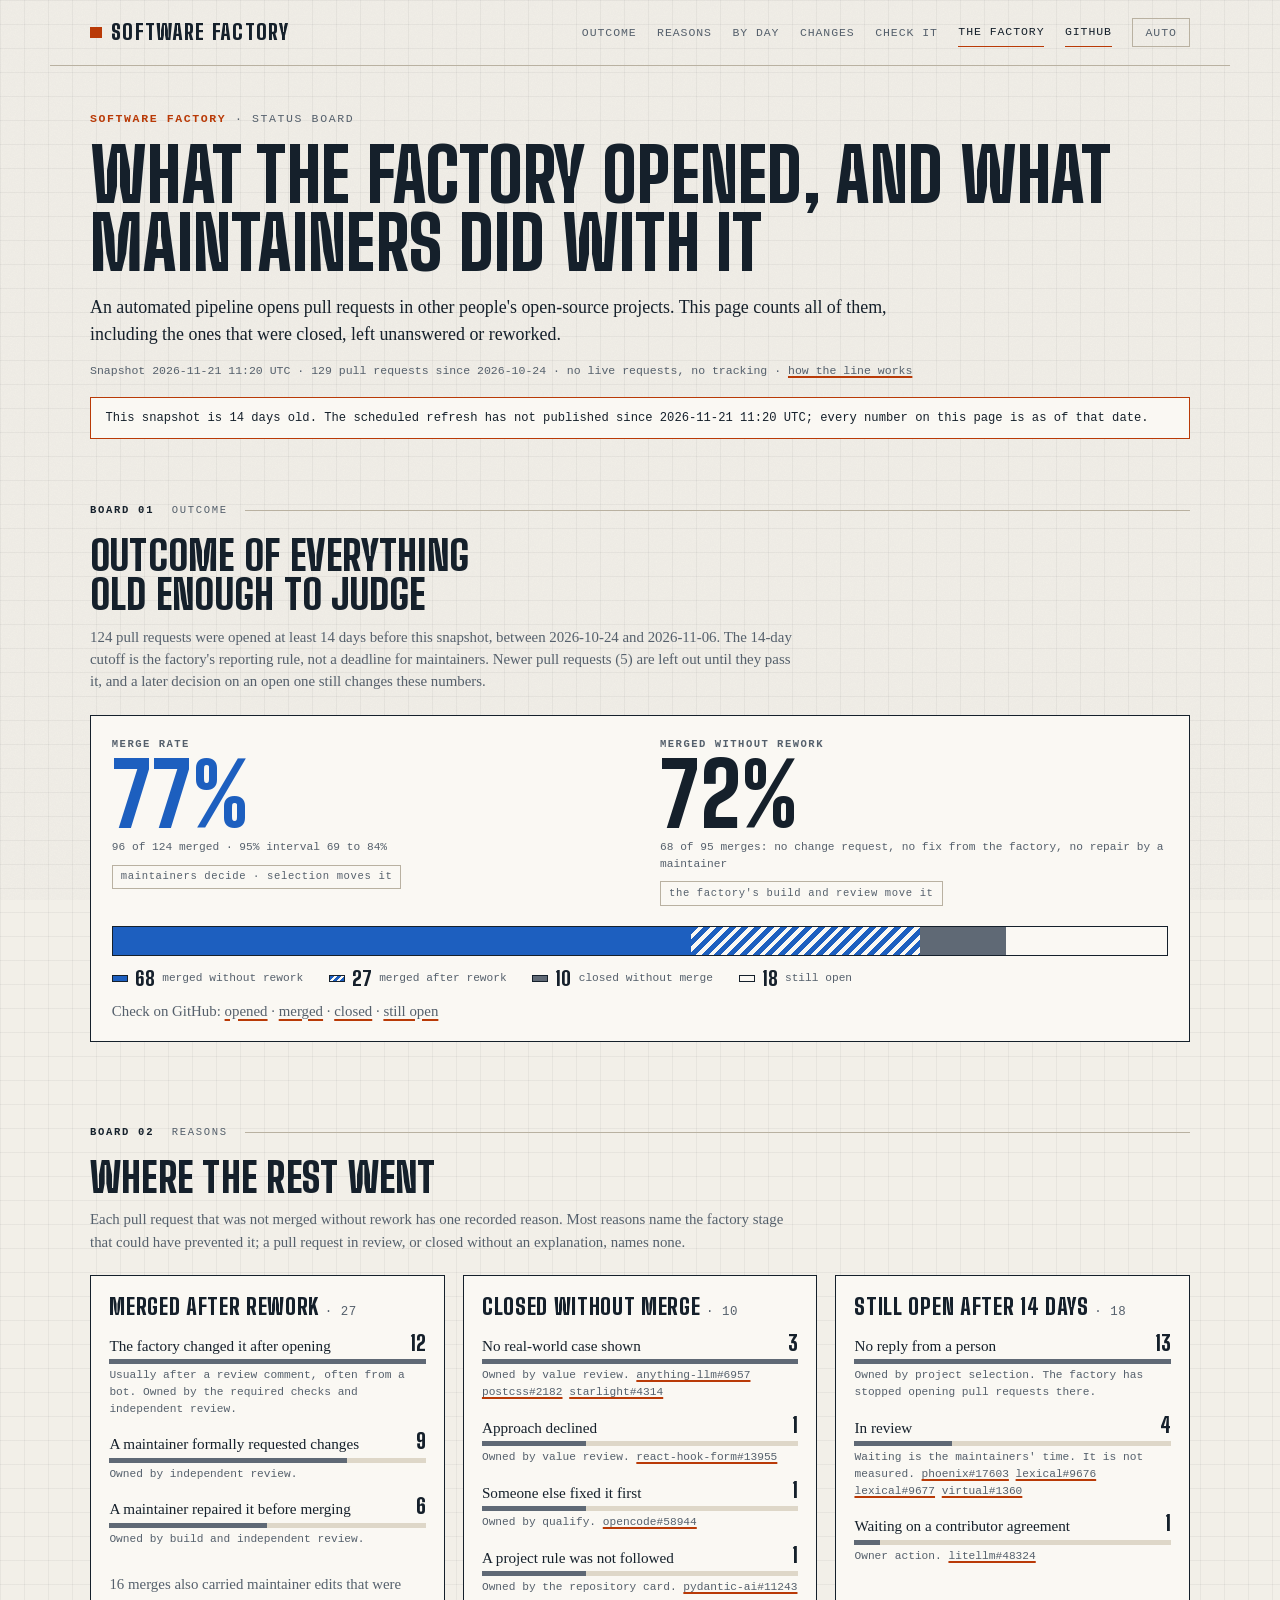
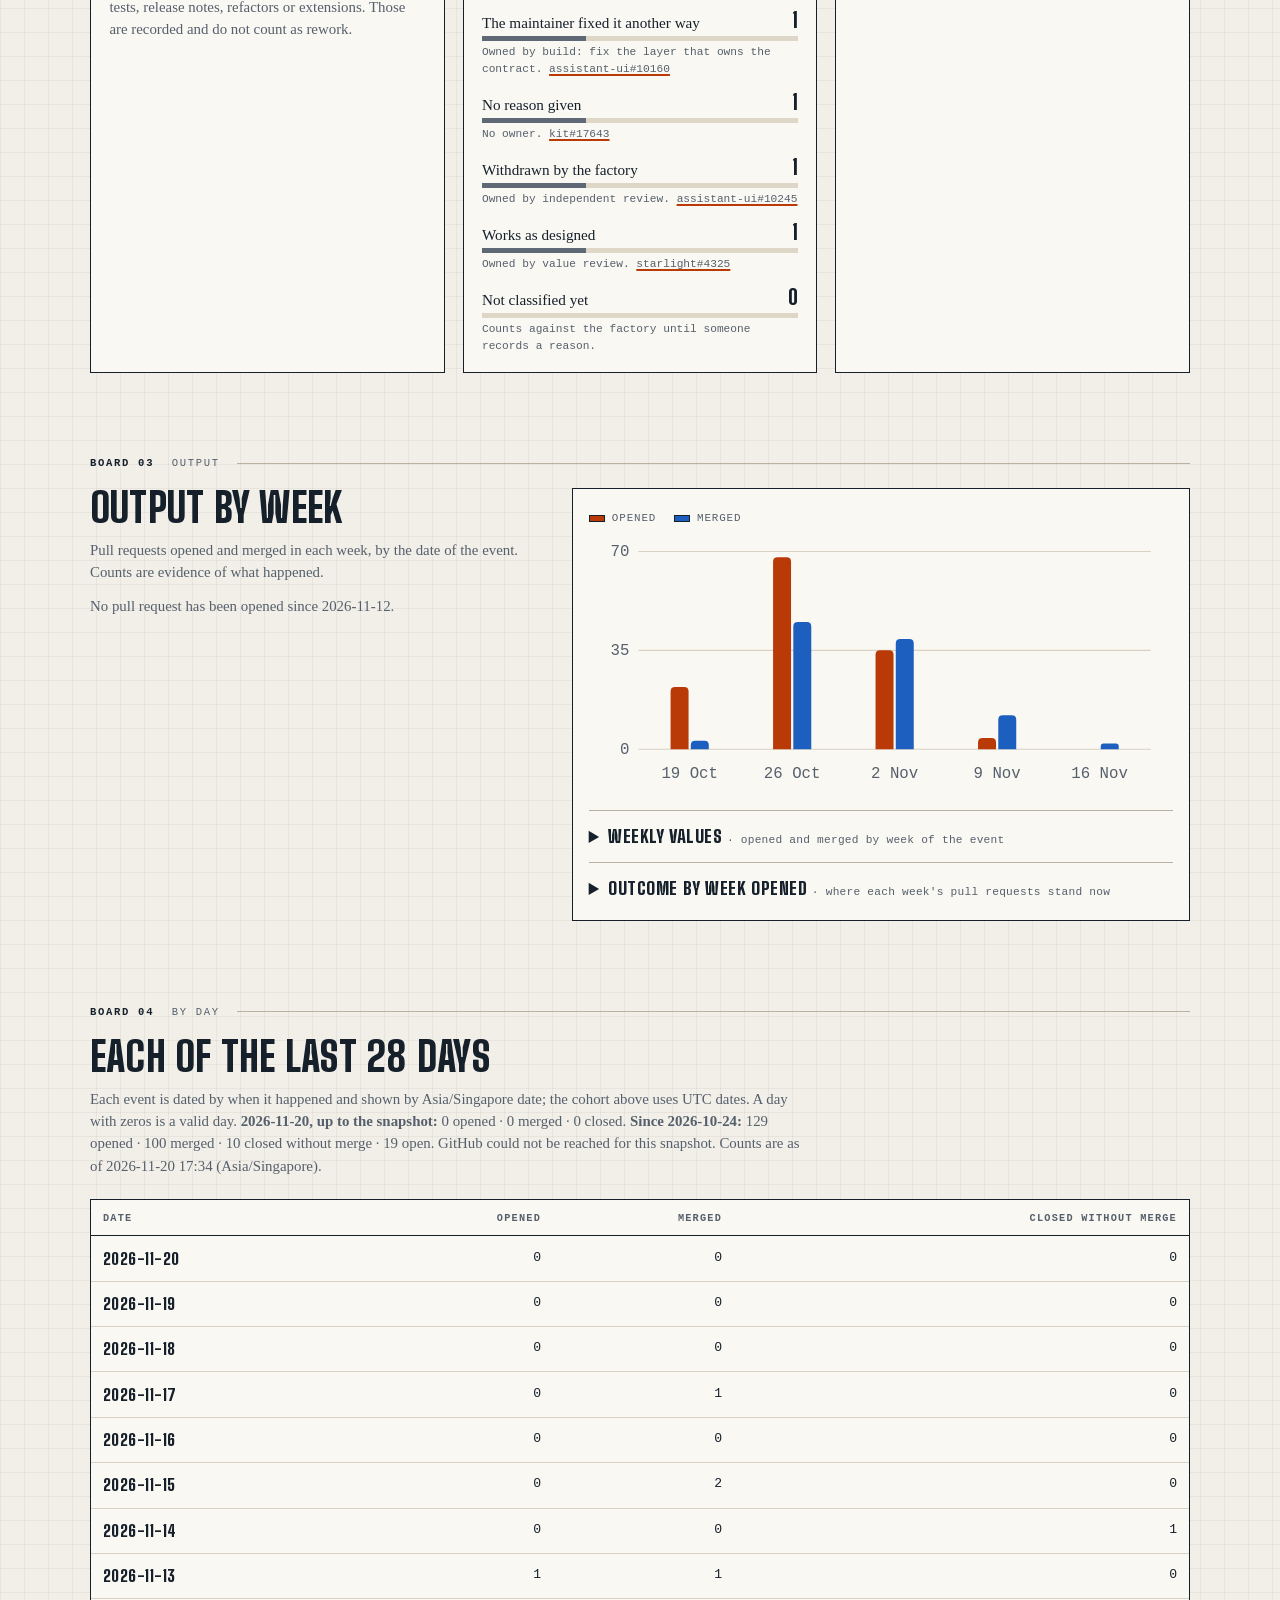
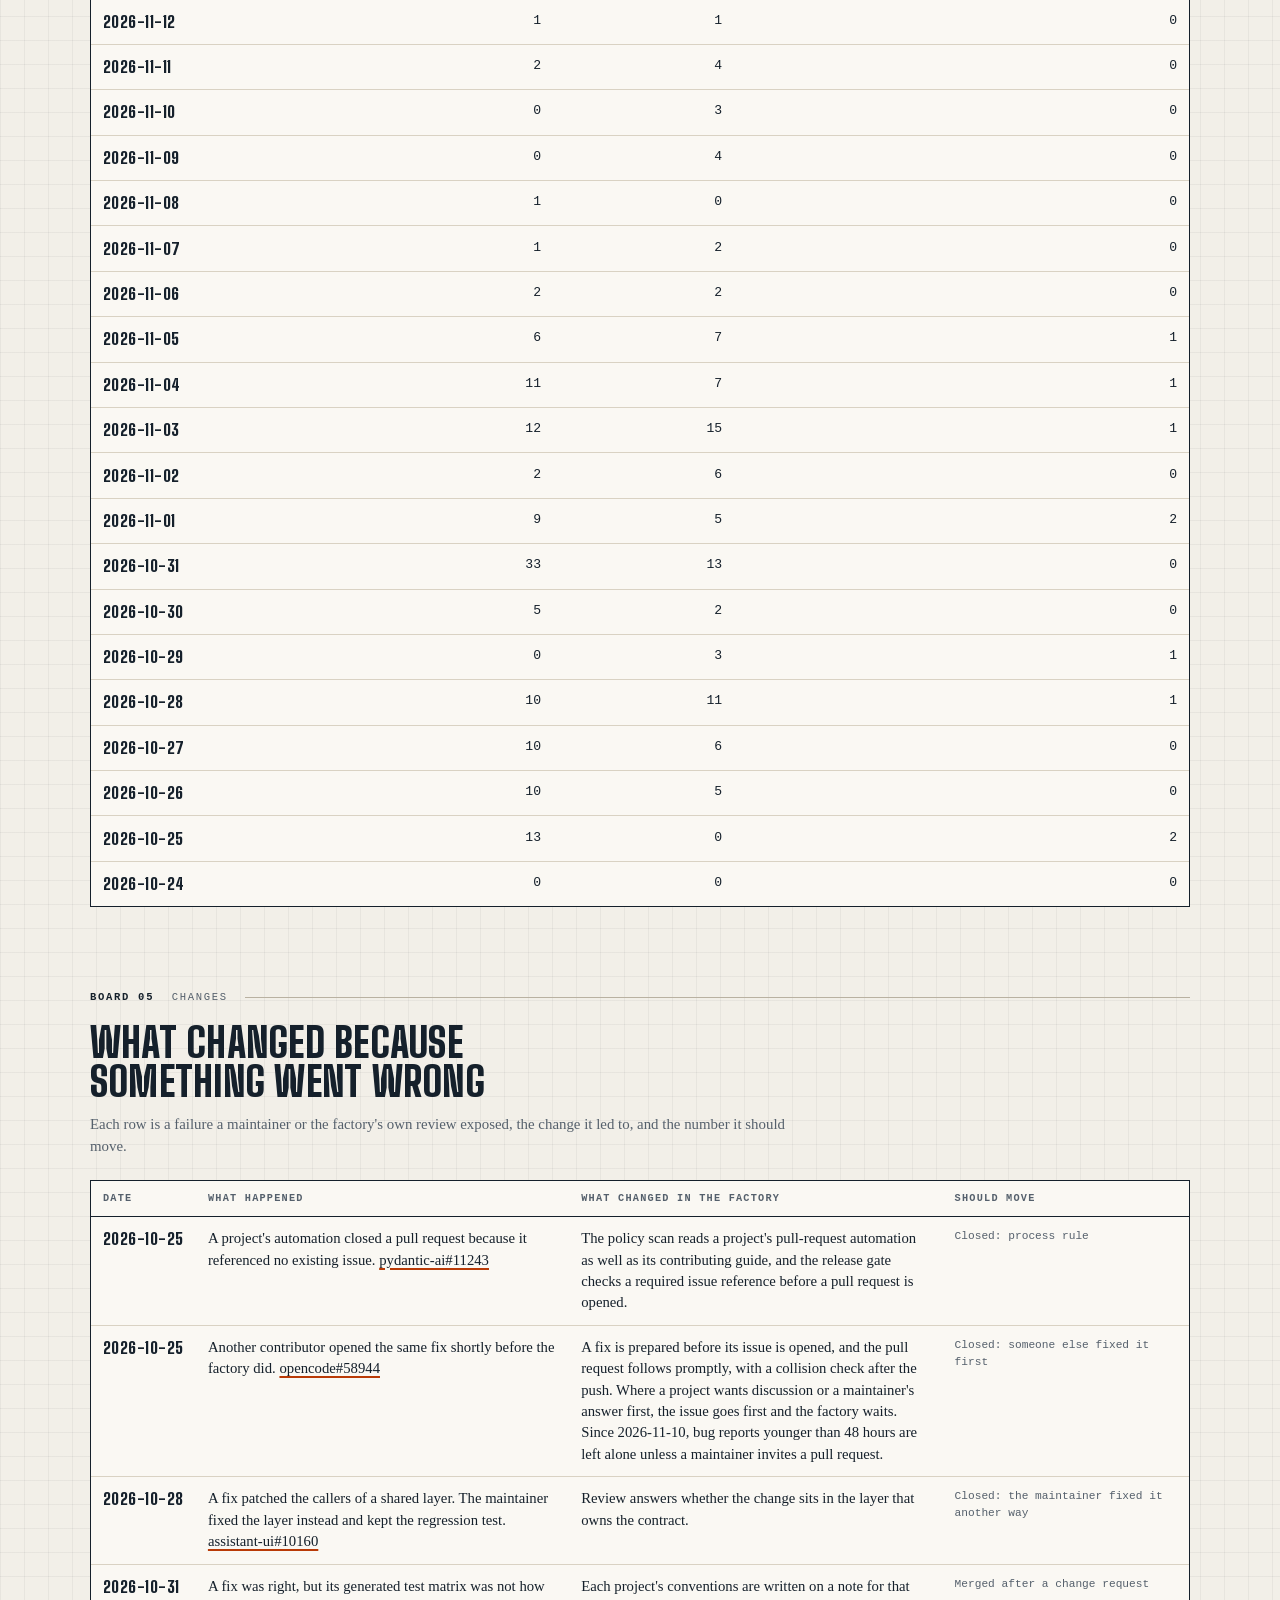
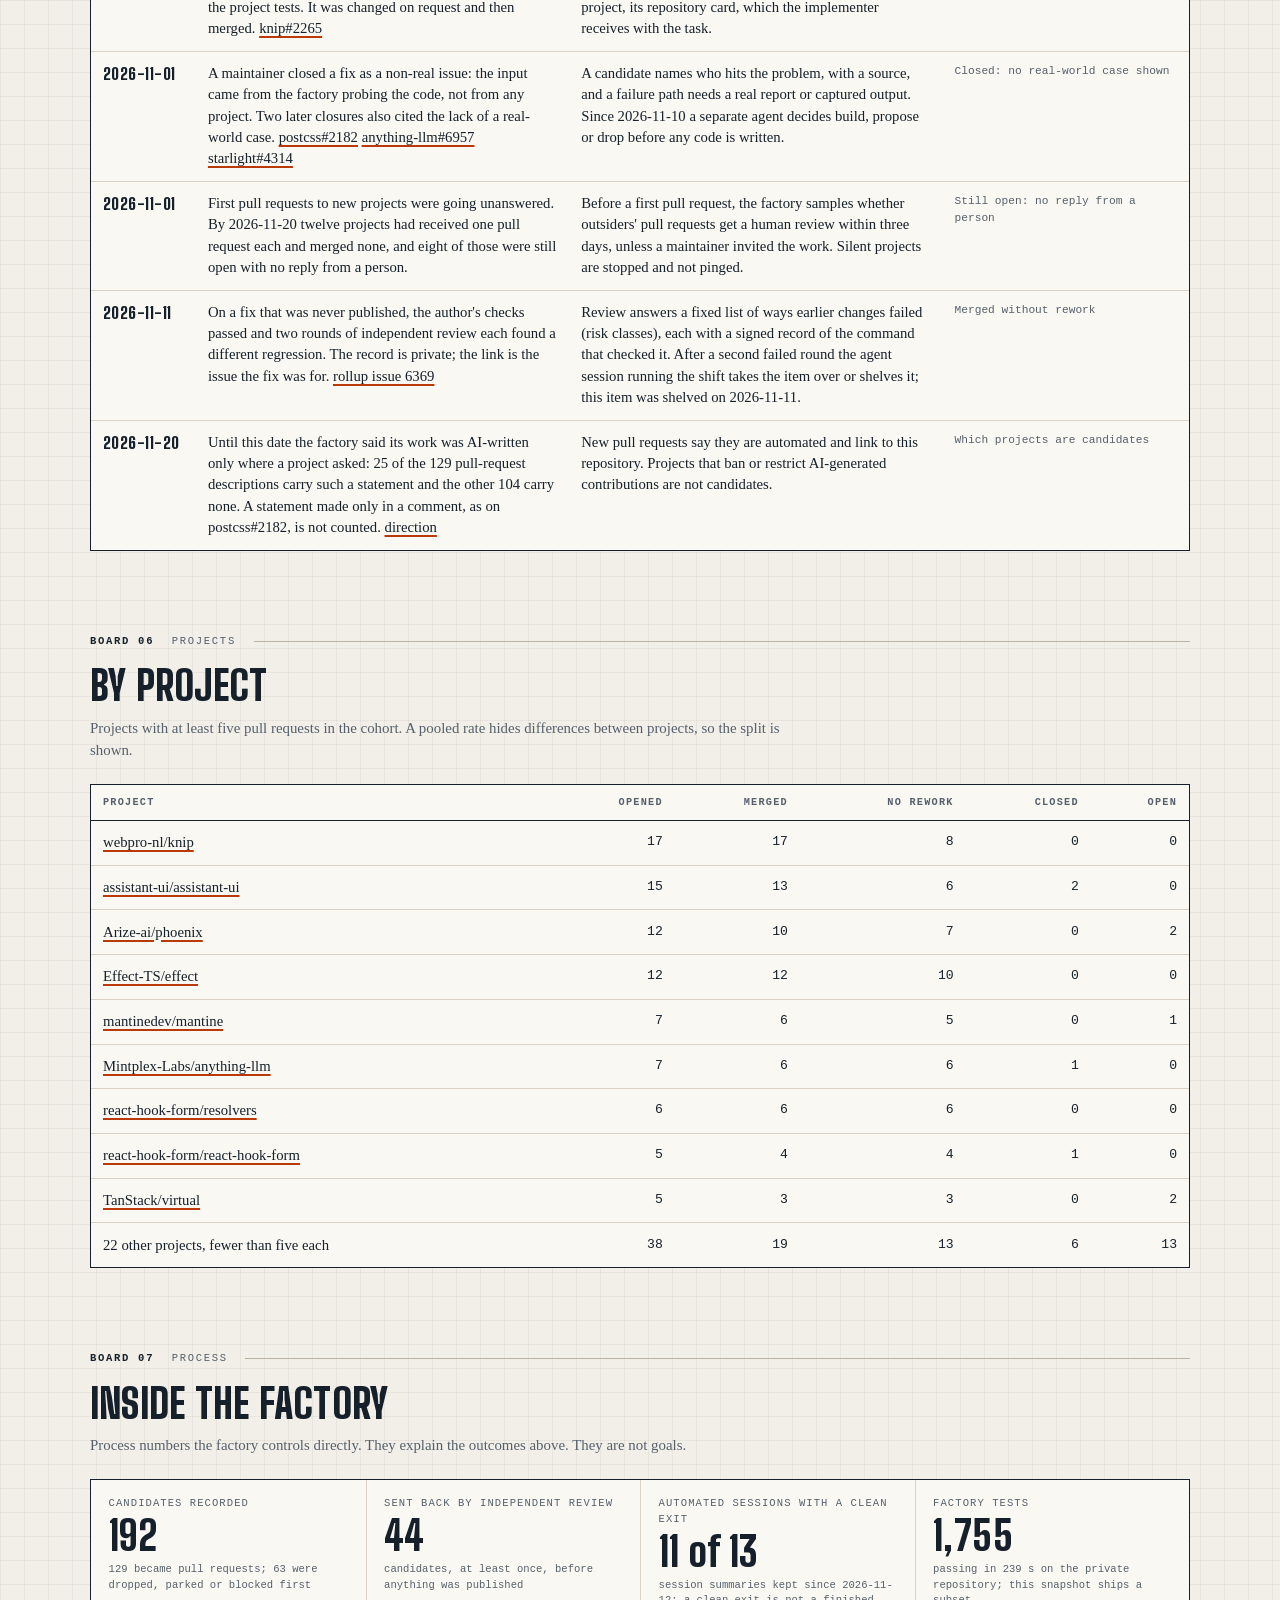
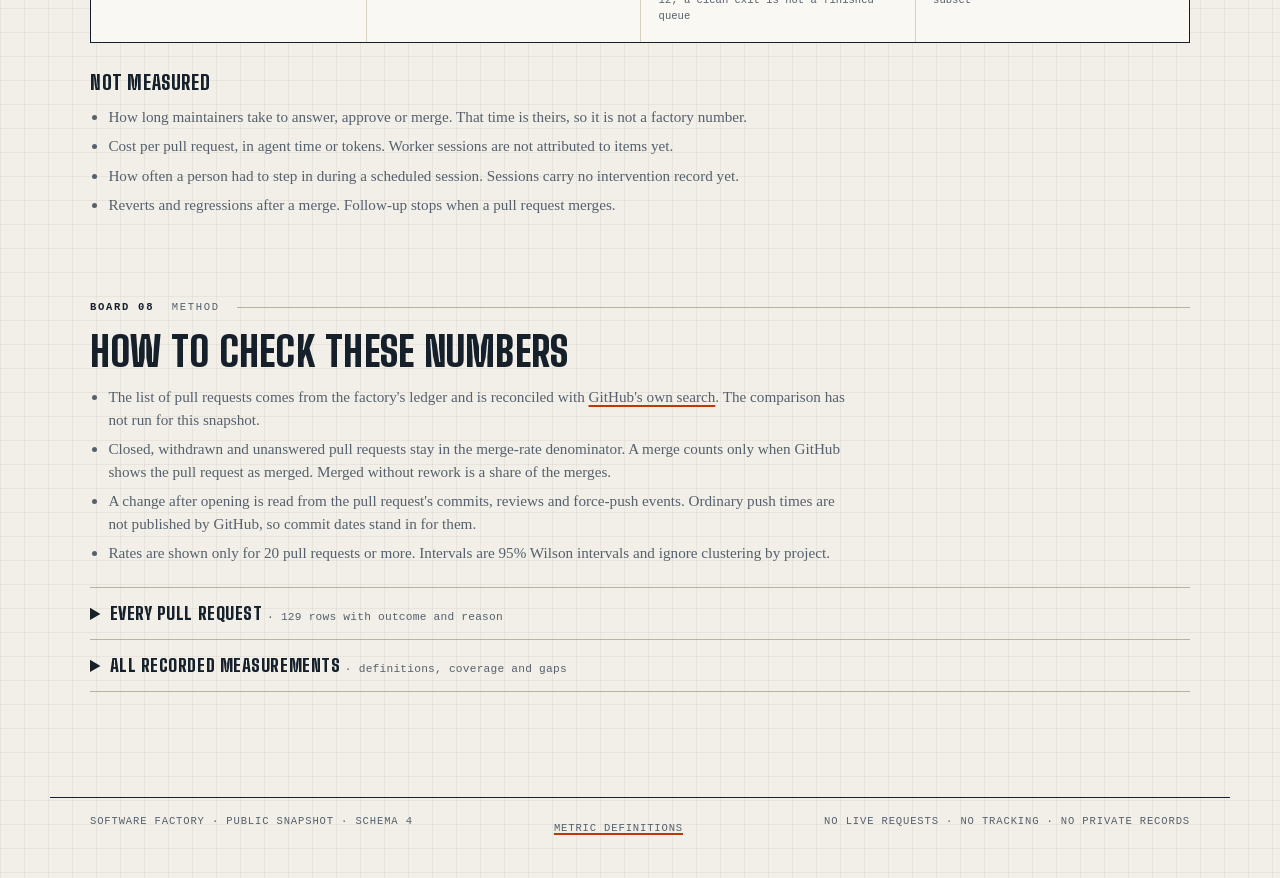
==== site/board.html @ d53c827f "Update public factory snapshot Factory-Public-Snapshot: 1" ====
<!doctype html>
<html lang="en">
<head>
<meta charset="utf-8">
<meta name="viewport" content="width=device-width, initial-scale=1, viewport-fit=cover">
<meta name="referrer" content="no-referrer">
<meta name="color-scheme" content="light dark">
<meta http-equiv="Content-Security-Policy" content="default-src 'none'; script-src 'sha256-GXXFmbmmoEGzoS66oTQV3iqNfhwXeULmjjIIenEYbM8='; style-src 'unsafe-inline'; img-src 'self' data:; font-src data:; connect-src 'none'; base-uri 'none'; form-action 'none'">
<link rel="icon" href="data:image/svg+xml,%3Csvg xmlns='http://www.w3.org/2000/svg' viewBox='0 0 16 16'%3E%3Crect width='16' height='16' fill='%2315202b'/%3E%3Crect x='4' y='4' width='8' height='8' fill='%23ff7a1a'/%3E%3C/svg%3E">
<title>Status board · Software Factory</title>
<meta name="description" content="Every pull request the factory opened, what its maintainers did with it, and the recorded reason for each one that was not merged without rework.">
<style>
/* A drawing set for a factory: drafting paper by day, a control room by night. Orange is work in motion, blue is merged, grey is stopped. */
@font-face{font-family:"Big Shoulders";font-weight:600;font-style:normal;font-display:swap;src:url([data-uri]) format("woff2")}
@font-face{font-family:"Big Shoulders";font-weight:800;font-style:normal;font-display:swap;src:url([data-uri]) format("woff2")}

:root{
  color-scheme:light;
  --paper:#f2efe8;--panel:#faf8f3;--ink:#15202b;--dim:#55606c;--rule:#b9b1a1;--hair:#d9d2c3;
  --flow:#b93a07;--merged:#1d5fbf;--stop:#5f6975;--grid:rgba(21,32,43,.05);--belt:#ded7c8;
  --on-flow:#fff;--grain:.5;--glow:transparent;
  --display:"Big Shoulders","Avenir Next Condensed","Roboto Condensed","Arial Narrow",sans-serif;
  --text:Charter,"Bitstream Charter","Iowan Old Style","Sitka Text",Cambria,Georgia,serif;
  --mono:ui-monospace,"SF Mono",SFMono-Regular,Menlo,Consolas,"Liberation Mono",monospace;
}
@media (prefers-color-scheme:dark){
  :root:not([data-theme="light"]){
    color-scheme:dark;
    --paper:#0c1014;--panel:#12181f;--ink:#e9edf1;--dim:#93a0ad;--rule:#3a4653;--hair:#232d38;
    --flow:#ff7a1a;--merged:#5aa7ff;--stop:#8b96a3;--grid:rgba(255,255,255,.035);--belt:#263241;
    --on-flow:#0c1014;--grain:.35;--glow:rgba(255,122,26,.09);
  }
}
:root[data-theme="dark"]{
  color-scheme:dark;
  --paper:#0c1014;--panel:#12181f;--ink:#e9edf1;--dim:#93a0ad;--rule:#3a4653;--hair:#232d38;
  --flow:#ff7a1a;--merged:#5aa7ff;--stop:#8b96a3;--grid:rgba(255,255,255,.035);--belt:#263241;
  --on-flow:#0c1014;--grain:.35;--glow:rgba(255,122,26,.09);
}

*,*::before,*::after{box-sizing:border-box}
html{-webkit-text-size-adjust:100%;scroll-behavior:smooth;scroll-padding-top:1rem}
body{margin:0;background-color:var(--paper);color:var(--ink);font:400 1.0625rem/1.6 var(--text);overflow-x:hidden;
  background-image:linear-gradient(var(--grid) 1px,transparent 1px),linear-gradient(90deg,var(--grid) 1px,transparent 1px);background-size:24px 24px}
body::before{content:"";position:fixed;inset:0;z-index:-1;pointer-events:none;opacity:var(--grain);
  background-image:url("data:image/svg+xml,%3Csvg xmlns='http://www.w3.org/2000/svg' width='180' height='180'%3E%3Cfilter id='n'%3E%3CfeTurbulence type='fractalNoise' baseFrequency='.85' numOctaves='2' stitchTiles='stitch'/%3E%3CfeColorMatrix values='0 0 0 0 .5 0 0 0 0 .5 0 0 0 0 .5 0 0 0 .22 0'/%3E%3C/filter%3E%3Crect width='100%25' height='100%25' filter='url(%23n)'/%3E%3C/svg%3E")}
a{color:inherit;text-decoration-color:var(--flow);text-decoration-thickness:1.5px;text-underline-offset:.2em}
a:hover{color:var(--flow)}
:focus-visible{outline:2px solid var(--flow);outline-offset:3px}
[hidden]{display:none !important}
.wrap{width:min(1180px,100%);margin:0 auto;padding:0 max(clamp(16px,4vw,40px),env(safe-area-inset-left,0px)) 0 max(clamp(16px,4vw,40px),env(safe-area-inset-right,0px))}
.skip{position:absolute;left:-999px;top:0;background:var(--ink);color:var(--paper);padding:.5rem .9rem;font:600 .8rem var(--mono);z-index:9}
.skip:focus{left:8px;top:8px}

/* top bar */
.top{display:flex;align-items:center;justify-content:space-between;gap:1rem;padding-top:1.05rem;padding-bottom:1.05rem;border-bottom:1px solid var(--rule)}
.brand{display:flex;align-items:center;gap:.6rem;font:800 1.35rem/1 var(--display);letter-spacing:.06em;text-transform:uppercase;text-decoration:none;white-space:nowrap;padding:.3rem 0}
.brand i{width:.72rem;height:.72rem;background:var(--flow);display:block}
.top nav{display:flex;align-items:center;gap:clamp(.7rem,1.6vw,1.4rem);font:500 .72rem/1 var(--mono);letter-spacing:.08em;text-transform:uppercase}
.top nav a{text-decoration:none;color:var(--dim);padding:.55rem 0;white-space:nowrap}
.top nav a:hover{color:var(--ink)}
.top nav a.out{color:var(--ink);border-bottom:1.5px solid var(--flow)}
.theme{font:inherit;letter-spacing:inherit;text-transform:inherit;color:var(--dim);background:none;border:1px solid var(--rule);padding:.32rem .55rem;cursor:pointer;border-radius:0;min-width:3.6rem;min-height:1.8rem}
.theme:hover{color:var(--ink);border-color:var(--ink)}
@media (max-width:900px){.top nav a.sec-link{display:none}}
@media (max-width:480px){.brand{font-size:1.08rem;gap:.4rem}.top nav{gap:.6rem;font-size:.64rem;letter-spacing:.04em}.theme{padding:.3rem .4rem;min-width:3rem}}

/* sheets and type */
.sec{position:relative;padding-top:clamp(2.8rem,6.5vw,5rem);padding-bottom:clamp(.6rem,1.5vw,1.2rem)}
.sheet{display:flex;gap:1.1rem;align-items:center;margin:0 0 1.1rem;font:500 .66rem/1.4 var(--mono);letter-spacing:.16em;text-transform:uppercase;color:var(--dim)}
.sheet b{color:var(--ink);font-weight:600;white-space:nowrap}
.sheet::after{content:"";flex:1;height:1px;background:var(--rule)}
.sheet h2{font:inherit;letter-spacing:inherit;max-width:none;margin:0}
.ghost{position:absolute;right:clamp(16px,4vw,40px);top:clamp(2.2rem,5.4vw,4.1rem);font:800 clamp(4.6rem,11vw,9rem)/.8 var(--display);color:transparent;-webkit-text-stroke:1.5px var(--hair);pointer-events:none;user-select:none}
h2{margin:0;font:800 clamp(2rem,5vw,3.5rem)/.95 var(--display);text-transform:uppercase;letter-spacing:.006em;max-width:17em;position:relative;text-wrap:balance}
h3{margin:0;font:800 1.5rem/1 var(--display);text-transform:uppercase;letter-spacing:.03em}
.sub{margin:.8rem 0 0;max-width:44em;color:var(--dim);position:relative}
.more{margin:1.1rem 0 0;font:500 .74rem/1.6 var(--mono)}
.stale{display:none;margin:1rem 0 0;border:1.5px solid var(--flow);padding:.7rem .9rem;font:500 .76rem/1.5 var(--mono);background:var(--panel)}
.stale.on{display:block}
.foot{margin-top:clamp(2.6rem,6vw,4.4rem);border-top:1.5px solid var(--ink);padding-top:1rem;padding-bottom:2.2rem;display:flex;flex-wrap:wrap;gap:.4rem 1.6rem;justify-content:space-between;font:500 .66rem/1.5 var(--mono);letter-spacing:.08em;text-transform:uppercase;color:var(--dim)}
.foot a{display:inline-block;padding:.4rem 0}
@media (max-width:620px){.ghost{display:none}.sheet{gap:.8rem}.sheet::after{min-width:1rem}}
@media (prefers-reduced-motion:reduce){html{scroll-behavior:auto}*,*::before,*::after{animation:none !important;transition:none !important}}

/* the detail sheet: one cohort, two rates, where the rest went, and every row behind the numbers */
main{padding-bottom:1rem}
.hero{padding-top:clamp(1.6rem,3.6vw,2.8rem)}
.eyebrow{margin:0 0 .9rem;font:500 .72rem/1.4 var(--mono);letter-spacing:.14em;text-transform:uppercase;color:var(--dim)}
.eyebrow b{color:var(--flow);font-weight:600}
h1{margin:0;font:800 clamp(2.3rem,6.4vw,4.6rem)/.92 var(--display);letter-spacing:.004em;text-transform:uppercase;max-width:14em}
h2{font-size:clamp(1.7rem,3.8vw,2.6rem)}
.lead{margin:1.1rem 0 0;max-width:46em;font-size:1.12rem;line-height:1.5}
.asof{margin:.9rem 0 0;font:500 .72rem/1.6 var(--mono);color:var(--dim)}
.sec{padding-top:clamp(2.4rem,5.4vw,4rem)}
p{max-width:48em}
.sheet,.asof,.stale{max-width:none}
.small{margin:.7rem 0 0;font-size:.93rem;line-height:1.5;color:var(--dim)}
.panel{background:var(--panel);border:1.5px solid var(--ink)}
.outcome{margin-top:1.4rem;padding:1.3rem 1.3rem 1.2rem;display:grid;gap:1.3rem}
.rates{display:grid;grid-template-columns:repeat(2,minmax(0,1fr));gap:1.4rem 2.5rem}
.rate .label{display:block;font:600 .66rem/1.5 var(--mono);letter-spacing:.14em;text-transform:uppercase;color:var(--dim)}
.rate strong{display:block;font:800 clamp(3.6rem,8vw,5.4rem)/.86 var(--display);letter-spacing:.005em;font-variant-numeric:tabular-nums;margin:.3rem 0 .45rem}
.rate:first-child strong{color:var(--merged)}
.rate .small{display:block;margin:0;font:500 .7rem/1.5 var(--mono)}
.rate .control{display:inline-block;margin-top:.55rem;padding:.2rem .5rem;border:1px solid var(--rule);font:500 .66rem/1.5 var(--mono);letter-spacing:.06em;color:var(--dim)}
.meter{display:flex;height:30px;border:1.5px solid var(--ink)}
.meter i{display:block;height:100%}
.meter .a{background:var(--merged)}
.meter .b{background:repeating-linear-gradient(135deg,var(--merged) 0 5px,transparent 5px 9px)}
.meter .c{background:var(--stop)}
.legend{display:flex;flex-wrap:wrap;gap:.4rem 1.6rem;margin-top:.75rem;font:500 .7rem/1.5 var(--mono);color:var(--dim)}
.legend span{display:inline-flex;align-items:center;gap:.45rem}
.legend b{font:800 1.25rem/1 var(--display);color:var(--ink);font-variant-numeric:tabular-nums}
.swatch{width:16px;height:7px;border:1px solid var(--ink);flex:none}
.swatch.a,.swatch.series-2{background:var(--merged)}
.swatch.b{background:repeating-linear-gradient(135deg,var(--merged) 0 3px,transparent 3px 5px)}
.swatch.c{background:var(--stop)}
.swatch.d{background:transparent}
.swatch.series-1{background:var(--flow)}
.outcome .small a{white-space:nowrap}
.cards{display:grid;grid-template-columns:repeat(3,minmax(0,1fr));gap:1.1rem;margin-top:1.4rem}
.card{padding:1.15rem 1.15rem 1.05rem;display:grid;align-content:start;gap:.9rem;min-width:0}
.card h3{font-size:1.4rem;line-height:1.05}
.card h3 span{font:500 .78rem/1 var(--mono);letter-spacing:.04em;color:var(--dim);text-transform:none}
.reasons{list-style:none;margin:0;padding:0;display:grid;gap:.85rem}
.reasons li{display:grid;grid-template-columns:minmax(0,1fr) auto;gap:.2rem .75rem;align-items:baseline;font-size:.95rem;line-height:1.4}
.reasons .n{font:800 1.3rem/1 var(--display);font-variant-numeric:tabular-nums}
.reasons .bar{grid-column:1/-1;height:5px;background:var(--belt);overflow:hidden}
.reasons .bar i{display:block;height:100%;background:var(--stop)}
.reasons .lever{grid-column:1/-1;font:400 .7rem/1.5 var(--mono);color:var(--dim)}
.reasons .lever a{white-space:nowrap}
.two{display:grid;grid-template-columns:minmax(0,5fr) minmax(0,7fr);gap:1.5rem 2.5rem;align-items:start}
.chart{padding:1.1rem 1rem .4rem;position:relative;min-width:0}
.chart svg{width:100%;height:auto;display:block;overflow:visible}
.chart-legend{display:flex;gap:1.1rem;font:500 .68rem/1.5 var(--mono);letter-spacing:.08em;text-transform:uppercase;color:var(--dim);min-height:1.4rem}
.chart-legend span{display:inline-flex;align-items:center;gap:.45rem}
.series-1{fill:var(--flow);stroke:var(--flow)}
.series-2{fill:var(--merged);stroke:var(--merged)}
.bar-mark{stroke:none}
.grid-line{stroke:var(--hair);stroke-width:1;fill:none}
.axis{fill:var(--dim);font:14px var(--mono);font-variant-numeric:tabular-nums}
.hit-area{fill:transparent}
.mark-group:focus-visible{outline:2px solid var(--flow);outline-offset:2px}
.tooltip{position:absolute;left:1rem;right:1rem;bottom:2.8rem;padding:.5rem .6rem;background:var(--paper);border:1px solid var(--ink);font:500 .7rem/1.5 var(--mono);pointer-events:none}
.table-scroll{max-width:100%;overflow-x:auto}
.table-scroll:focus-visible{outline:2px solid var(--flow);outline-offset:2px}
.table-scroll.panel{margin-top:1.4rem}
table{width:100%;border-collapse:collapse;font-size:.92rem;line-height:1.45;font-variant-numeric:tabular-nums}
th{font:600 .64rem/1.4 var(--mono);text-transform:uppercase;letter-spacing:.12em;text-align:left;color:var(--dim);border-bottom:1.5px solid var(--ink);padding:.65rem .75rem;white-space:nowrap}
td{padding:.7rem .75rem;vertical-align:top;border-bottom:1px solid var(--hair)}
tbody tr:last-child td{border-bottom:0}
td.num,th.num{text-align:right}
td.num{font-family:var(--mono);font-size:.82rem}
td.date{white-space:nowrap;font:800 1.02rem/1.35 var(--display);letter-spacing:.03em}
.log td:nth-child(2),.log td:nth-child(3){width:34%}
.log td:last-child{font:500 .7rem/1.5 var(--mono);color:var(--dim)}
.facts{display:grid;grid-template-columns:repeat(4,minmax(0,1fr));margin-top:1.4rem;border:1.5px solid var(--ink);background:var(--panel)}
.fact{padding:1rem 1.1rem 1.05rem;min-width:0}
.fact + .fact{border-left:1px solid var(--hair)}
.fact .small{display:block;margin:0;font:500 .66rem/1.5 var(--mono);color:var(--dim)}
.fact .small:first-child{letter-spacing:.1em;text-transform:uppercase}
.fact strong{display:block;font:800 2.5rem/.95 var(--display);letter-spacing:.01em;margin:.35rem 0 .4rem;font-variant-numeric:tabular-nums}
.plain{margin:.9rem 0 0;padding-left:1.15rem;max-width:50em;font-size:.95rem;line-height:1.5;color:var(--dim)}
.plain li + li{margin-top:.4rem}
.sub-h{margin-top:1.8rem;font-size:1.25rem}
details{border-top:1px solid var(--rule);margin-top:0}
.fold{margin-top:1.4rem}
.fold details:last-of-type,.chart details:last-of-type{border-bottom:1px solid var(--rule)}
.chart details:last-of-type{border-bottom:0}
summary{cursor:pointer;padding:.85rem 0;min-height:1.6rem;font:800 1.15rem/1.2 var(--display);letter-spacing:.03em;text-transform:uppercase}
summary span{font:500 .7rem/1.4 var(--mono);letter-spacing:.02em;text-transform:none;color:var(--dim)}
.metrics-section{min-width:0}
.metrics-section h3{font-size:1.15rem;margin:1.2rem 0 .3rem}
.metrics-section td:nth-child(1){width:19%;min-width:145px}
.metrics-section td:nth-child(2){width:17%;min-width:125px}
.metrics-section td:nth-child(3){width:43%;min-width:240px}
.metrics-section td:nth-child(4){width:21%;min-width:140px}
.metric-name{font-weight:600}
.status{display:block;color:var(--dim);text-transform:uppercase;letter-spacing:.08em;font:500 .64rem var(--mono);margin-top:.45rem}
.coverage{font-family:var(--mono);font-size:.8rem;display:block;margin-bottom:.4rem}
.detail-note{font-size:.84rem;color:var(--dim);margin:.4rem 0 0}
.empty{font:500 .74rem/1.6 var(--mono);color:var(--dim)}
@media (max-width:900px){.cards{grid-template-columns:1fr}.two{grid-template-columns:1fr}.facts{grid-template-columns:repeat(2,minmax(0,1fr))}.fact:nth-child(3){border-left:0}.fact:nth-child(n+3){border-top:1px solid var(--hair)}}
@media (max-width:520px){.rates{grid-template-columns:1fr}.outcome{padding:1.05rem}.axis{font-size:18px}}
</style>
<script>(function(){
  var root=document.documentElement,order=['auto','light','dark'],mode='auto';
  try{mode=localStorage.getItem('theme')||'auto'}catch(e){}
  if(order.indexOf(mode)<0)mode='auto';
  function paint(){if(mode==='auto')root.removeAttribute('data-theme');else root.setAttribute('data-theme',mode)}
  paint();
  document.addEventListener('DOMContentLoaded',function(){
    var button=document.getElementById('theme');
    function label(){
      button.textContent=mode.charAt(0).toUpperCase()+mode.slice(1);
      button.setAttribute('aria-label','Colour theme: '+(mode==='auto'?'follows system':mode)+'. Activate to change.');
    }
    if(button){
      button.addEventListener('click',function(){mode=order[(order.indexOf(mode)+1)%3];try{localStorage.setItem('theme',mode)}catch(e){}paint();label()});
      label();
    }
    var stamp=document.getElementById('generated'),note=document.getElementById('stale');
    var age=stamp?(Date.now()-Date.parse(stamp.getAttribute('datetime')))/864e5:0;
    if(note&&age>2){
      note.textContent='This snapshot is '+Math.floor(age)+' days old. The scheduled refresh has not published since '+stamp.textContent+'; every number on this page is as of that date.';
      note.className='stale on';
    }
    Array.prototype.forEach.call(document.querySelectorAll('[data-tip]'),function(mark){
      var chart=mark.closest('.chart'),tip=chart&&chart.querySelector('.tooltip');
      if(!tip)return;
      function show(){tip.textContent=mark.getAttribute('data-tip');tip.hidden=false}
      function hide(){tip.hidden=true}
      mark.addEventListener('mouseenter',show);mark.addEventListener('focus',show);
      mark.addEventListener('mouseleave',hide);mark.addEventListener('blur',hide);
    });
  });
})();</script>
</head>
<body>
<a class="skip" href="#main">Skip to content</a>
<header class="wrap top">
  <a class="brand" href="./"><i aria-hidden="true"></i>Software Factory</a>
  <nav aria-label="Main">
    <a class="sec-link" href="#outcome-title">Outcome</a>
    <a class="sec-link" href="#loss-title">Reasons</a>
    <a class="sec-link" href="#daily-title">By day</a>
    <a class="sec-link" href="#log-title">Changes</a>
    <a class="sec-link" href="#method-title">Check it</a>
    <a class="out" href="./">The factory</a>
    <a class="out" href="https://github.com/clean99/software-factory">GitHub</a>
    <button class="theme" type="button" id="theme" aria-label="Colour theme: follows system. Activate to change.">Auto</button>
  </nav>
</header>
<main id="main">

<section class="wrap hero">
<p class="eyebrow"><b>Software Factory</b> · status board</p>
<h1>What the factory opened, and what maintainers did with it</h1>
<p class="lead">An automated pipeline opens pull requests in other people's open-source projects. This page counts all of them, including the ones that were closed, left unanswered or reworked.</p>
<p class="asof">Snapshot <time id="generated" datetime="2026-11-21T11:20:32+00:00">2026-11-21 11:20 UTC</time> · 129 pull requests since 2026-10-24 · no live requests, no tracking · <a href="./">how the line works</a></p>
<p class="stale" id="stale" role="status"></p>
</section>

<section class="wrap sec" aria-labelledby="outcome-title">
<p class="sheet"><b>Board 01</b><span>Outcome</span></p>
<h2 id="outcome-title">Outcome of everything old enough to judge</h2>
<p class="small">124 pull requests were opened at least 14 days before this snapshot, between 2026-10-24 and 2026-11-06. The 14-day cutoff is the factory's reporting rule, not a deadline for maintainers. Newer pull requests (5) are left out until they pass it, and a later decision on an open one still changes these numbers.</p>
<div class="panel outcome">
<div class="rates">
<div class="rate"><span class="label">Merge rate</span><strong>77%</strong><span class="small">96 of 124 merged · 95% interval 69 to 84%</span><span class="control">maintainers decide · selection moves it</span></div>
<div class="rate"><span class="label">Merged without rework</span><strong>72%</strong><span class="small">68 of 95 merges: no change request, no fix from the factory, no repair by a maintainer</span><span class="control">the factory's build and review move it</span></div>
</div>
<div>
<div class="meter" role="img" aria-label="Of 124 pull requests: 68 merged without rework, 27 merged after rework, 10 closed without merge, 18 still open"><i class="a" style="width:54.8%"></i><i class="b" style="width:21.8%"></i><i class="c" style="width:8.1%"></i></div>
<div class="legend"><span><i class="swatch a" aria-hidden="true"></i><b>68</b> merged without rework</span><span><i class="swatch b" aria-hidden="true"></i><b>27</b> merged after rework</span><span><i class="swatch c" aria-hidden="true"></i><b>10</b> closed without merge</span><span><i class="swatch d" aria-hidden="true"></i><b>18</b> still open</span></div>
<p class="small">Check on GitHub: <a href="https://github.com/search?q=is%3Apr+author%3Aclean99+-user%3Aclean99+created%3A2026-10-24..2026-11-07&amp;type=pullrequests">opened</a> · <a href="https://github.com/search?q=is%3Apr+author%3Aclean99+-user%3Aclean99+created%3A2026-10-24..2026-11-07+is%3Amerged&amp;type=pullrequests">merged</a> · <a href="https://github.com/search?q=is%3Apr+author%3Aclean99+-user%3Aclean99+created%3A2026-10-24..2026-11-07+is%3Aclosed+is%3Aunmerged&amp;type=pullrequests">closed</a> · <a href="https://github.com/search?q=is%3Apr+author%3Aclean99+-user%3Aclean99+created%3A2026-10-24..2026-11-07+is%3Aopen&amp;type=pullrequests">still open</a></p>
</div>
</div>
</section>

<section class="wrap sec" aria-labelledby="loss-title">
<p class="sheet"><b>Board 02</b><span>Reasons</span></p>
<h2 id="loss-title">Where the rest went</h2>
<p class="small">Each pull request that was not merged without rework has one recorded reason. Most reasons name the factory stage that could have prevented it; a pull request in review, or closed without an explanation, names none.</p>
<div class="cards">
<div class="panel card"><h3>Merged after rework <span>· 27</span></h3>
<ul class="reasons"><li><span>The factory changed it after opening</span><span class="n">12</span><span class="bar"><i style="width:100%"></i></span><span class="lever">Usually after a review comment, often from a bot. Owned by the required checks and independent review.</span></li><li><span>A maintainer formally requested changes</span><span class="n">9</span><span class="bar"><i style="width:75%"></i></span><span class="lever">Owned by independent review.</span></li><li><span>A maintainer repaired it before merging</span><span class="n">6</span><span class="bar"><i style="width:50%"></i></span><span class="lever">Owned by build and independent review.</span></li></ul>
<p class="small">16 merges also carried maintainer edits that were tests, release notes, refactors or extensions. Those are recorded and do not count as rework.</p></div>
<div class="panel card"><h3>Closed without merge <span>· 10</span></h3>
<ul class="reasons"><li><span>No real-world case shown</span><span class="n">3</span><span class="bar"><i style="width:100%"></i></span><span class="lever">Owned by value review. <a href="https://github.com/mintplex-labs/anything-llm/pull/6957">anything-llm#6957</a> <a href="https://github.com/postcss/postcss/pull/2182">postcss#2182</a> <a href="https://github.com/withastro/starlight/pull/4314">starlight#4314</a></span></li><li><span>Approach declined</span><span class="n">1</span><span class="bar"><i style="width:33%"></i></span><span class="lever">Owned by value review. <a href="https://github.com/react-hook-form/react-hook-form/pull/13955">react-hook-form#13955</a></span></li><li><span>Someone else fixed it first</span><span class="n">1</span><span class="bar"><i style="width:33%"></i></span><span class="lever">Owned by qualify. <a href="https://github.com/anomalyco/opencode/pull/58944">opencode#58944</a></span></li><li><span>A project rule was not followed</span><span class="n">1</span><span class="bar"><i style="width:33%"></i></span><span class="lever">Owned by the repository card. <a href="https://github.com/pydantic/pydantic-ai/pull/11243">pydantic-ai#11243</a></span></li><li><span>The maintainer fixed it another way</span><span class="n">1</span><span class="bar"><i style="width:33%"></i></span><span class="lever">Owned by build: fix the layer that owns the contract. <a href="https://github.com/assistant-ui/assistant-ui/pull/10160">assistant-ui#10160</a></span></li><li><span>No reason given</span><span class="n">1</span><span class="bar"><i style="width:33%"></i></span><span class="lever">No owner. <a href="https://github.com/sveltejs/kit/pull/17643">kit#17643</a></span></li><li><span>Withdrawn by the factory</span><span class="n">1</span><span class="bar"><i style="width:33%"></i></span><span class="lever">Owned by independent review. <a href="https://github.com/assistant-ui/assistant-ui/pull/10245">assistant-ui#10245</a></span></li><li><span>Works as designed</span><span class="n">1</span><span class="bar"><i style="width:33%"></i></span><span class="lever">Owned by value review. <a href="https://github.com/withastro/starlight/pull/4325">starlight#4325</a></span></li><li><span>Not classified yet</span><span class="n">0</span><span class="bar"><i style="width:0%"></i></span><span class="lever">Counts against the factory until someone records a reason.</span></li></ul></div>
<div class="panel card"><h3>Still open after 14 days <span>· 18</span></h3>
<ul class="reasons"><li><span>No reply from a person</span><span class="n">13</span><span class="bar"><i style="width:100%"></i></span><span class="lever">Owned by project selection. The factory has stopped opening pull requests there.</span></li><li><span>In review</span><span class="n">4</span><span class="bar"><i style="width:31%"></i></span><span class="lever">Waiting is the maintainers&#x27; time. It is not measured. <a href="https://github.com/arize-ai/phoenix/pull/17603">phoenix#17603</a> <a href="https://github.com/meta/lexical/pull/9676">lexical#9676</a> <a href="https://github.com/meta/lexical/pull/9677">lexical#9677</a> <a href="https://github.com/tanstack/virtual/pull/1360">virtual#1360</a></span></li><li><span>Waiting on a contributor agreement</span><span class="n">1</span><span class="bar"><i style="width:8%"></i></span><span class="lever">Owner action. <a href="https://github.com/berriai/litellm/pull/48324">litellm#48324</a></span></li></ul></div>
</div>
</section>

<section class="wrap sec" aria-labelledby="week-title">
<p class="sheet"><b>Board 03</b><span>Output</span></p>
<div class="two">
<div>
<h2 id="week-title">Output by week</h2>
<p class="small">Pull requests opened and merged in each week, by the date of the event. Counts are evidence of what happened.</p>
<p class="small">No pull request has been opened since 2026-11-12.</p>
</div>
<div class="panel chart">
<div class="chart-legend"><span><i class="swatch series-1" aria-hidden="true"></i>Opened</span><span><i class="swatch series-2" aria-hidden="true"></i>Merged</span></div><svg viewBox="0 0 520 250" role="img" aria-label="Pull requests opened and merged per week; exact values in the table below"><title>Pull requests opened and merged per week</title><path class="grid-line" d="M44 196.00H500"/><text class="axis" x="36" y="200.00" text-anchor="end">0</text><path class="grid-line" d="M44 108.00H500"/><text class="axis" x="36" y="112.00" text-anchor="end">35</text><path class="grid-line" d="M44 20.00H500"/><text class="axis" x="36" y="24.00" text-anchor="end">70</text><g class="mark-group" tabindex="0" data-tip="Week of 19 Oct: opened 22, merged 3"><title>Week of 19 Oct: opened 22, merged 3</title><path class="series-1 bar-mark" d="M72.60 196V144.69Q72.60 140.69 76.60 140.69H84.60Q88.60 140.69 88.60 144.69V196Z"/><path class="series-2 bar-mark" d="M90.60 196V192.23Q90.60 188.46 94.37 188.46H102.83Q106.60 188.46 106.60 192.23V196Z"/><rect class="hit-area" x="44.00" y="20" width="91.20" height="176"/></g><text class="axis date-axis" x="89.60" y="222" text-anchor="middle">19 Oct</text><g class="mark-group" tabindex="0" data-tip="Week of 26 Oct: opened 68, merged 45"><title>Week of 26 Oct: opened 68, merged 45</title><path class="series-1 bar-mark" d="M163.80 196V29.03Q163.80 25.03 167.80 25.03H175.80Q179.80 25.03 179.80 29.03V196Z"/><path class="series-2 bar-mark" d="M181.80 196V86.86Q181.80 82.86 185.80 82.86H193.80Q197.80 82.86 197.80 86.86V196Z"/><rect class="hit-area" x="135.20" y="20" width="91.20" height="176"/></g><text class="axis date-axis" x="180.80" y="222" text-anchor="middle">26 Oct</text><g class="mark-group" tabindex="0" data-tip="Week of 2 Nov: opened 35, merged 39"><title>Week of 2 Nov: opened 35, merged 39</title><path class="series-1 bar-mark" d="M255.00 196V112.00Q255.00 108.00 259.00 108.00H267.00Q271.00 108.00 271.00 112.00V196Z"/><path class="series-2 bar-mark" d="M273.00 196V101.94Q273.00 97.94 277.00 97.94H285.00Q289.00 97.94 289.00 101.94V196Z"/><rect class="hit-area" x="226.40" y="20" width="91.20" height="176"/></g><text class="axis date-axis" x="272.00" y="222" text-anchor="middle">2 Nov</text><g class="mark-group" tabindex="0" data-tip="Week of 9 Nov: opened 4, merged 12"><title>Week of 9 Nov: opened 4, merged 12</title><path class="series-1 bar-mark" d="M346.20 196V189.94Q346.20 185.94 350.20 185.94H358.20Q362.20 185.94 362.20 189.94V196Z"/><path class="series-2 bar-mark" d="M364.20 196V169.83Q364.20 165.83 368.20 165.83H376.20Q380.20 165.83 380.20 169.83V196Z"/><rect class="hit-area" x="317.60" y="20" width="91.20" height="176"/></g><text class="axis date-axis" x="363.20" y="222" text-anchor="middle">9 Nov</text><g class="mark-group" tabindex="0" data-tip="Week of 16 Nov: opened 0, merged 2"><title>Week of 16 Nov: opened 0, merged 2</title><path class="series-2 bar-mark" d="M455.40 196V193.49Q455.40 190.97 457.91 190.97H468.89Q471.40 190.97 471.40 193.49V196Z"/><rect class="hit-area" x="408.80" y="20" width="91.20" height="176"/></g><text class="axis date-axis" x="454.40" y="222" text-anchor="middle">16 Nov</text></svg><div class="tooltip" hidden></div>
<details><summary>Weekly values <span>· opened and merged by week of the event</span></summary><div class="table-scroll" tabindex="0" role="region" aria-label="Weekly values"><table><thead><tr><th scope="col">Week (UTC)</th><th scope="col" class="num">Opened</th><th scope="col" class="num">Merged</th></tr></thead><tbody>
<tr><td>2026-10-19</td><td class="num">22</td><td class="num">3</td></tr><tr><td>2026-10-26</td><td class="num">68</td><td class="num">45</td></tr><tr><td>2026-11-02</td><td class="num">35</td><td class="num">39</td></tr><tr><td>2026-11-09</td><td class="num">4</td><td class="num">12</td></tr><tr><td>2026-11-16</td><td class="num">0</td><td class="num">2</td></tr>
</tbody></table></div></details>
<details><summary>Outcome by week opened <span>· where each week's pull requests stand now</span></summary><div class="table-scroll" tabindex="0" role="region" aria-label="Outcome by week opened"><table><thead><tr><th scope="col">Week (UTC)</th><th scope="col" class="num">Opened</th><th scope="col" class="num">Merged</th><th scope="col" class="num">No rework</th><th scope="col" class="num">Closed</th><th scope="col" class="num">Open</th></tr></thead><tbody>
<tr><td>2026-10-19</td><td class="num">22</td><td class="num">13</td><td class="num">10</td><td class="num">2</td><td class="num">7</td></tr><tr><td>2026-10-26</td><td class="num">68</td><td class="num">57</td><td class="num">43</td><td class="num">5</td><td class="num">6</td></tr><tr><td>2026-11-02</td><td class="num">35</td><td class="num">27</td><td class="num">16</td><td class="num">3</td><td class="num">5</td></tr><tr><td>2026-11-09</td><td class="num">4</td><td class="num">4</td><td class="num">4</td><td class="num">0</td><td class="num">0</td></tr><tr><td>2026-11-16</td><td class="num">0</td><td class="num">0</td><td class="num">0</td><td class="num">0</td><td class="num">0</td></tr>
</tbody></table></div></details>
</div>
</div>
</section>

<section class="wrap sec" aria-labelledby="daily-title">
<p class="sheet"><b>Board 04</b><span>By day</span></p>
<h2 id="daily-title">Each of the last 28 days</h2>
<p class="small">Each event is dated by when it happened and shown by Asia/Singapore date; the cohort above uses UTC dates. A day with zeros is a valid day. <b>2026-11-20, up to the snapshot:</b> 0 opened · 0 merged · 0 closed. <b>Since 2026-10-24:</b> 129 opened · 100 merged · 10 closed without merge · 19 open. GitHub could not be reached for this snapshot. Counts are as of 2026-11-20 17:34 (Asia/Singapore).</p>
<div class="panel table-scroll" tabindex="0" role="region" aria-label="Daily counts"><table><thead><tr><th scope="col">Date</th><th scope="col" class="num">Opened</th><th scope="col" class="num">Merged</th><th scope="col" class="num">Closed without merge</th></tr></thead><tbody>
<tr><td class="date">2026-11-20</td><td class="num">0</td><td class="num">0</td><td class="num">0</td></tr>
<tr><td class="date">2026-11-19</td><td class="num">0</td><td class="num">0</td><td class="num">0</td></tr>
<tr><td class="date">2026-11-18</td><td class="num">0</td><td class="num">0</td><td class="num">0</td></tr>
<tr><td class="date">2026-11-17</td><td class="num">0</td><td class="num">1</td><td class="num">0</td></tr>
<tr><td class="date">2026-11-16</td><td class="num">0</td><td class="num">0</td><td class="num">0</td></tr>
<tr><td class="date">2026-11-15</td><td class="num">0</td><td class="num">2</td><td class="num">0</td></tr>
<tr><td class="date">2026-11-14</td><td class="num">0</td><td class="num">0</td><td class="num">1</td></tr>
<tr><td class="date">2026-11-13</td><td class="num">1</td><td class="num">1</td><td class="num">0</td></tr>
<tr><td class="date">2026-11-12</td><td class="num">1</td><td class="num">1</td><td class="num">0</td></tr>
<tr><td class="date">2026-11-11</td><td class="num">2</td><td class="num">4</td><td class="num">0</td></tr>
<tr><td class="date">2026-11-10</td><td class="num">0</td><td class="num">3</td><td class="num">0</td></tr>
<tr><td class="date">2026-11-09</td><td class="num">0</td><td class="num">4</td><td class="num">0</td></tr>
<tr><td class="date">2026-11-08</td><td class="num">1</td><td class="num">0</td><td class="num">0</td></tr>
<tr><td class="date">2026-11-07</td><td class="num">1</td><td class="num">2</td><td class="num">0</td></tr>
<tr><td class="date">2026-11-06</td><td class="num">2</td><td class="num">2</td><td class="num">0</td></tr>
<tr><td class="date">2026-11-05</td><td class="num">6</td><td class="num">7</td><td class="num">1</td></tr>
<tr><td class="date">2026-11-04</td><td class="num">11</td><td class="num">7</td><td class="num">1</td></tr>
<tr><td class="date">2026-11-03</td><td class="num">12</td><td class="num">15</td><td class="num">1</td></tr>
<tr><td class="date">2026-11-02</td><td class="num">2</td><td class="num">6</td><td class="num">0</td></tr>
<tr><td class="date">2026-11-01</td><td class="num">9</td><td class="num">5</td><td class="num">2</td></tr>
<tr><td class="date">2026-10-31</td><td class="num">33</td><td class="num">13</td><td class="num">0</td></tr>
<tr><td class="date">2026-10-30</td><td class="num">5</td><td class="num">2</td><td class="num">0</td></tr>
<tr><td class="date">2026-10-29</td><td class="num">0</td><td class="num">3</td><td class="num">1</td></tr>
<tr><td class="date">2026-10-28</td><td class="num">10</td><td class="num">11</td><td class="num">1</td></tr>
<tr><td class="date">2026-10-27</td><td class="num">10</td><td class="num">6</td><td class="num">0</td></tr>
<tr><td class="date">2026-10-26</td><td class="num">10</td><td class="num">5</td><td class="num">0</td></tr>
<tr><td class="date">2026-10-25</td><td class="num">13</td><td class="num">0</td><td class="num">2</td></tr>
<tr><td class="date">2026-10-24</td><td class="num">0</td><td class="num">0</td><td class="num">0</td></tr>
</tbody></table></div>
</section>

<section class="wrap sec" aria-labelledby="log-title">
<p class="sheet"><b>Board 05</b><span>Changes</span></p>
<h2 id="log-title">What changed because something went wrong</h2>
<p class="small">Each row is a failure a maintainer or the factory's own review exposed, the change it led to, and the number it should move.</p>
<div class="panel table-scroll" tabindex="0" role="region" aria-label="Improvement log"><table class="log"><thead><tr><th scope="col">Date</th><th scope="col">What happened</th><th scope="col">What changed in the factory</th><th scope="col">Should move</th></tr></thead><tbody>
<tr><td class="date">2026-10-25</td><td>A project&#x27;s automation closed a pull request because it referenced no existing issue. <a href="https://github.com/pydantic/pydantic-ai/pull/11243">pydantic-ai#11243</a></td><td>The policy scan reads a project&#x27;s pull-request automation as well as its contributing guide, and the release gate checks a required issue reference before a pull request is opened.</td><td>Closed: process rule</td></tr><tr><td class="date">2026-10-25</td><td>Another contributor opened the same fix shortly before the factory did. <a href="https://github.com/anomalyco/opencode/pull/58944">opencode#58944</a></td><td>A fix is prepared before its issue is opened, and the pull request follows promptly, with a collision check after the push. Where a project wants discussion or a maintainer&#x27;s answer first, the issue goes first and the factory waits. Since 2026-11-10, bug reports younger than 48 hours are left alone unless a maintainer invites a pull request.</td><td>Closed: someone else fixed it first</td></tr><tr><td class="date">2026-10-28</td><td>A fix patched the callers of a shared layer. The maintainer fixed the layer instead and kept the regression test. <a href="https://github.com/assistant-ui/assistant-ui/pull/10160">assistant-ui#10160</a></td><td>Review answers whether the change sits in the layer that owns the contract.</td><td>Closed: the maintainer fixed it another way</td></tr><tr><td class="date">2026-10-31</td><td>A fix was right, but its generated test matrix was not how the project tests. It was changed on request and then merged. <a href="https://github.com/webpro-nl/knip/pull/2265">knip#2265</a></td><td>Each project&#x27;s conventions are written on a note for that project, its repository card, which the implementer receives with the task.</td><td>Merged after a change request</td></tr><tr><td class="date">2026-11-01</td><td>A maintainer closed a fix as a non-real issue: the input came from the factory probing the code, not from any project. Two later closures also cited the lack of a real-world case. <a href="https://github.com/postcss/postcss/pull/2182">postcss#2182</a> <a href="https://github.com/Mintplex-Labs/anything-llm/pull/6957">anything-llm#6957</a> <a href="https://github.com/withastro/starlight/pull/4314">starlight#4314</a></td><td>A candidate names who hits the problem, with a source, and a failure path needs a real report or captured output. Since 2026-11-10 a separate agent decides build, propose or drop before any code is written.</td><td>Closed: no real-world case shown</td></tr><tr><td class="date">2026-11-01</td><td>First pull requests to new projects were going unanswered. By 2026-11-20 twelve projects had received one pull request each and merged none, and eight of those were still open with no reply from a person.</td><td>Before a first pull request, the factory samples whether outsiders&#x27; pull requests get a human review within three days, unless a maintainer invited the work. Silent projects are stopped and not pinged.</td><td>Still open: no reply from a person</td></tr><tr><td class="date">2026-11-11</td><td>On a fix that was never published, the author&#x27;s checks passed and two rounds of independent review each found a different regression. The record is private; the link is the issue the fix was for. <a href="https://github.com/rollup/rollup/issues/6369">rollup issue 6369</a></td><td>Review answers a fixed list of ways earlier changes failed (risk classes), each with a signed record of the command that checked it. After a second failed round the agent session running the shift takes the item over or shelves it; this item was shelved on 2026-11-11.</td><td>Merged without rework</td></tr><tr><td class="date">2026-11-20</td><td>Until this date the factory said its work was AI-written only where a project asked: 25 of the 129 pull-request descriptions carry such a statement and the other 104 carry none. A statement made only in a comment, as on postcss#2182, is not counted. <a href="https://github.com/clean99/software-factory/blob/HEAD/docs/direction.md">direction</a></td><td>New pull requests say they are automated and link to this repository. Projects that ban or restrict AI-generated contributions are not candidates.</td><td>Which projects are candidates</td></tr>
</tbody></table></div>
</section>

<section class="wrap sec" aria-labelledby="repo-title">
<p class="sheet"><b>Board 06</b><span>Projects</span></p>
<h2 id="repo-title">By project</h2>
<p class="small">Projects with at least five pull requests in the cohort. A pooled rate hides differences between projects, so the split is shown.</p>
<div class="panel table-scroll" tabindex="0" role="region" aria-label="Outcome by project"><table><thead><tr><th scope="col">Project</th><th scope="col" class="num">Opened</th><th scope="col" class="num">Merged</th><th scope="col" class="num">No rework</th><th scope="col" class="num">Closed</th><th scope="col" class="num">Open</th></tr></thead><tbody>
<tr><td><a href="https://github.com/webpro-nl/knip/pulls?q=is%3Apr+author%3Aclean99">webpro-nl/knip</a></td><td class="num">17</td><td class="num">17</td><td class="num">8</td><td class="num">0</td><td class="num">0</td></tr><tr><td><a href="https://github.com/assistant-ui/assistant-ui/pulls?q=is%3Apr+author%3Aclean99">assistant-ui/assistant-ui</a></td><td class="num">15</td><td class="num">13</td><td class="num">6</td><td class="num">2</td><td class="num">0</td></tr><tr><td><a href="https://github.com/Arize-ai/phoenix/pulls?q=is%3Apr+author%3Aclean99">Arize-ai/phoenix</a></td><td class="num">12</td><td class="num">10</td><td class="num">7</td><td class="num">0</td><td class="num">2</td></tr><tr><td><a href="https://github.com/Effect-TS/effect/pulls?q=is%3Apr+author%3Aclean99">Effect-TS/effect</a></td><td class="num">12</td><td class="num">12</td><td class="num">10</td><td class="num">0</td><td class="num">0</td></tr><tr><td><a href="https://github.com/mantinedev/mantine/pulls?q=is%3Apr+author%3Aclean99">mantinedev/mantine</a></td><td class="num">7</td><td class="num">6</td><td class="num">5</td><td class="num">0</td><td class="num">1</td></tr><tr><td><a href="https://github.com/Mintplex-Labs/anything-llm/pulls?q=is%3Apr+author%3Aclean99">Mintplex-Labs/anything-llm</a></td><td class="num">7</td><td class="num">6</td><td class="num">6</td><td class="num">1</td><td class="num">0</td></tr><tr><td><a href="https://github.com/react-hook-form/resolvers/pulls?q=is%3Apr+author%3Aclean99">react-hook-form/resolvers</a></td><td class="num">6</td><td class="num">6</td><td class="num">6</td><td class="num">0</td><td class="num">0</td></tr><tr><td><a href="https://github.com/react-hook-form/react-hook-form/pulls?q=is%3Apr+author%3Aclean99">react-hook-form/react-hook-form</a></td><td class="num">5</td><td class="num">4</td><td class="num">4</td><td class="num">1</td><td class="num">0</td></tr><tr><td><a href="https://github.com/TanStack/virtual/pulls?q=is%3Apr+author%3Aclean99">TanStack/virtual</a></td><td class="num">5</td><td class="num">3</td><td class="num">3</td><td class="num">0</td><td class="num">2</td></tr><tr><td>22 other projects, fewer than five each</td><td class="num">38</td><td class="num">19</td><td class="num">13</td><td class="num">6</td><td class="num">13</td></tr>
</tbody></table></div>
</section>

<section class="wrap sec" aria-labelledby="inside-title">
<p class="sheet"><b>Board 07</b><span>Process</span></p>
<h2 id="inside-title">Inside the factory</h2>
<p class="small">Process numbers the factory controls directly. They explain the outcomes above. They are not goals.</p>
<div class="facts">
<div class="fact"><span class="small">Candidates recorded</span><strong>192</strong><span class="small">129 became pull requests; 63 were dropped, parked or blocked first</span></div>
<div class="fact"><span class="small">Sent back by independent review</span><strong>44</strong><span class="small">candidates, at least once, before anything was published</span></div>
<div class="fact"><span class="small">Automated sessions with a clean exit</span><strong>11 of 13</strong><span class="small">session summaries kept since 2026-11-12; a clean exit is not a finished queue</span></div>
<div class="fact"><span class="small">Factory tests</span><strong>1,755</strong><span class="small">passing in 239 s on the private repository; this snapshot ships a subset</span></div>
</div>
<h3 class="sub-h">Not measured</h3>
<ul class="plain">
<li>How long maintainers take to answer, approve or merge. That time is theirs, so it is not a factory number.</li>
<li>Cost per pull request, in agent time or tokens. Worker sessions are not attributed to items yet.</li>
<li>How often a person had to step in during a scheduled session. Sessions carry no intervention record yet.</li>
<li>Reverts and regressions after a merge. Follow-up stops when a pull request merges.</li>
</ul>
</section>

<section class="wrap sec" aria-labelledby="method-title">
<p class="sheet"><b>Board 08</b><span>Method</span></p>
<h2 id="method-title">How to check these numbers</h2>
<ul class="plain">
<li>The list of pull requests comes from the factory's ledger and is reconciled with <a href="https://github.com/search?q=is%3Apr+author%3Aclean99+-user%3Aclean99+created%3A%3E%3D2026-10-24&amp;type=pullrequests">GitHub's own search</a>. The comparison has not run for this snapshot.</li>
<li>Closed, withdrawn and unanswered pull requests stay in the merge-rate denominator. A merge counts only when GitHub shows the pull request as merged. Merged without rework is a share of the merges.</li>
<li>A change after opening is read from the pull request's commits, reviews and force-push events. Ordinary push times are not published by GitHub, so commit dates stand in for them.</li>
<li>Rates are shown only for 20 pull requests or more. Intervals are 95% Wilson intervals and ignore clustering by project.</li>
</ul>
<div class="fold">
<details><summary>Every pull request <span>· 129 rows with outcome and reason</span></summary><div class="table-scroll" tabindex="0" role="region" aria-label="Every pull request"><table><thead><tr><th scope="col">Pull request</th><th scope="col">Opened</th><th scope="col">Outcome</th><th scope="col">Reason</th></tr></thead><tbody>
<tr><td><a href="https://github.com/cline/cline/pull/15325">cline/cline#15325</a></td><td>2026-10-24</td><td>Still open</td><td>No reply from a person</td></tr><tr><td><a href="https://github.com/oxc-project/oxc/pull/28150">oxc-project/oxc#28150</a></td><td>2026-10-24</td><td>Still open</td><td>No reply from a person</td></tr><tr><td><a href="https://github.com/webpro-nl/knip/pull/2212">webpro-nl/knip#2212</a></td><td>2026-10-24</td><td>Merged after rework</td><td>A maintainer formally requested changes</td></tr><tr><td><a href="https://github.com/anomalyco/opencode/pull/58944">anomalyco/opencode#58944</a></td><td>2026-10-25</td><td>Closed without merge</td><td>Someone else fixed it first <a href="https://github.com/anomalyco/opencode/pull/58944#issuecomment-6396423279">evidence</a></td></tr><tr><td><a href="https://github.com/arize-ai/phoenix/pull/17246">Arize-ai/phoenix#17246</a></td><td>2026-10-25</td><td>Merged without rework</td><td>—</td></tr><tr><td><a href="https://github.com/arize-ai/phoenix/pull/17253">Arize-ai/phoenix#17253</a></td><td>2026-10-25</td><td>Merged without rework</td><td>—</td></tr><tr><td><a href="https://github.com/arize-ai/phoenix/pull/17255">Arize-ai/phoenix#17255</a></td><td>2026-10-25</td><td>Merged after rework</td><td>The factory changed it after opening</td></tr><tr><td><a href="https://github.com/assistant-ui/assistant-ui/pull/10111">assistant-ui/assistant-ui#10111</a></td><td>2026-10-25</td><td>Merged without rework</td><td>—</td></tr><tr><td><a href="https://github.com/berriai/litellm/pull/48324">BerriAI/litellm#48324</a></td><td>2026-10-25</td><td>Still open</td><td>Waiting on a contributor agreement</td></tr><tr><td><a href="https://github.com/copilotkit/copilotkit/pull/7979">CopilotKit/CopilotKit#7979</a></td><td>2026-10-25</td><td>Still open</td><td>No reply from a person</td></tr><tr><td><a href="https://github.com/langchain-ai/langchainjs/pull/12033">langchain-ai/langchainjs#12033</a></td><td>2026-10-25</td><td>Still open</td><td>No reply from a person</td></tr><tr><td><a href="https://github.com/langfuse/langfuse/pull/19340">langfuse/langfuse#19340</a></td><td>2026-10-25</td><td>Still open</td><td>No reply from a person</td></tr><tr><td><a href="https://github.com/mantinedev/mantine/pull/9321">mantinedev/mantine#9321</a></td><td>2026-10-25</td><td>Merged without rework</td><td>—</td></tr><tr><td><a href="https://github.com/mantinedev/mantine/pull/9327">mantinedev/mantine#9327</a></td><td>2026-10-25</td><td>Merged without rework</td><td>—</td></tr><tr><td><a href="https://github.com/meta/lexical/pull/9464">meta/lexical#9464</a></td><td>2026-10-25</td><td>Merged without rework</td><td>— <a href="https://github.com/facebook/lexical/commit/55de812804953b474ef08fbd34a1abcaf7515f2e">evidence</a></td></tr><tr><td><a href="https://github.com/mintplex-labs/anything-llm/pull/6840">Mintplex-Labs/anything-llm#6840</a></td><td>2026-10-25</td><td>Merged without rework</td><td>—</td></tr><tr><td><a href="https://github.com/pydantic/pydantic-ai/pull/11243">pydantic/pydantic-ai#11243</a></td><td>2026-10-25</td><td>Closed without merge</td><td>A project rule was not followed <a href="https://github.com/pydantic/pydantic-ai/pull/11243#issuecomment-6397541005">evidence</a></td></tr><tr><td><a href="https://github.com/solidjs/solid/pull/4266">solidjs/solid#4266</a></td><td>2026-10-25</td><td>Merged without rework</td><td>—</td></tr><tr><td><a href="https://github.com/tambo-ai/tambo/pull/3041">tambo-ai/tambo#3041</a></td><td>2026-10-25</td><td>Still open</td><td>No reply from a person</td></tr><tr><td><a href="https://github.com/upstash/context7/pull/3530">upstash/context7#3530</a></td><td>2026-10-25</td><td>Merged without rework</td><td>—</td></tr><tr><td><a href="https://github.com/vercel/ai/pull/24037">vercel/ai#24037</a></td><td>2026-10-25</td><td>Merged without rework</td><td>—</td></tr><tr><td><a href="https://github.com/withastro/starlight/pull/4299">withastro/starlight#4299</a></td><td>2026-10-25</td><td>Merged after rework</td><td>A maintainer formally requested changes</td></tr><tr><td><a href="https://github.com/arize-ai/phoenix/pull/17270">Arize-ai/phoenix#17270</a></td><td>2026-10-26</td><td>Merged without rework</td><td>—</td></tr><tr><td><a href="https://github.com/arize-ai/phoenix/pull/17283">Arize-ai/phoenix#17283</a></td><td>2026-10-26</td><td>Merged after rework</td><td>The factory changed it after opening</td></tr><tr><td><a href="https://github.com/assistant-ui/assistant-ui/pull/10129">assistant-ui/assistant-ui#10129</a></td><td>2026-10-26</td><td>Merged without rework</td><td>—</td></tr><tr><td><a href="https://github.com/assistant-ui/assistant-ui/pull/10130">assistant-ui/assistant-ui#10130</a></td><td>2026-10-26</td><td>Merged without rework</td><td>—</td></tr><tr><td><a href="https://github.com/assistant-ui/assistant-ui/pull/10131">assistant-ui/assistant-ui#10131</a></td><td>2026-10-26</td><td>Merged without rework</td><td>—</td></tr><tr><td><a href="https://github.com/mantinedev/mantine/pull/9328">mantinedev/mantine#9328</a></td><td>2026-10-26</td><td>Merged without rework</td><td>—</td></tr><tr><td><a href="https://github.com/mantinedev/mantine/pull/9333">mantinedev/mantine#9333</a></td><td>2026-10-26</td><td>Merged without rework</td><td>—</td></tr><tr><td><a href="https://github.com/webpro-nl/knip/pull/2223">webpro-nl/knip#2223</a></td><td>2026-10-26</td><td>Merged after rework</td><td>A maintainer formally requested changes</td></tr><tr><td><a href="https://github.com/webpro-nl/knip/pull/2224">webpro-nl/knip#2224</a></td><td>2026-10-26</td><td>Merged after rework</td><td>A maintainer formally requested changes</td></tr><tr><td><a href="https://github.com/arize-ai/phoenix/pull/17295">Arize-ai/phoenix#17295</a></td><td>2026-10-27</td><td>Merged without rework</td><td>—</td></tr><tr><td><a href="https://github.com/react-hook-form/react-hook-form/pull/13950">react-hook-form/react-hook-form#13950</a></td><td>2026-10-27</td><td>Merged without rework</td><td>—</td></tr><tr><td><a href="https://github.com/webpro-nl/knip/pull/2228">webpro-nl/knip#2228</a></td><td>2026-10-27</td><td>Merged without rework</td><td>—</td></tr><tr><td><a href="https://github.com/assistant-ui/assistant-ui/pull/10155">assistant-ui/assistant-ui#10155</a></td><td>2026-10-28</td><td>Merged without rework</td><td>—</td></tr><tr><td><a href="https://github.com/assistant-ui/assistant-ui/pull/10156">assistant-ui/assistant-ui#10156</a></td><td>2026-10-28</td><td>Merged after rework</td><td>A maintainer repaired it before merging <a href="https://github.com/assistant-ui/assistant-ui/commit/687ad1fa6dbfaa543b4df2ab50ef713ec1dd72c8">evidence</a></td></tr><tr><td><a href="https://github.com/assistant-ui/assistant-ui/pull/10160">assistant-ui/assistant-ui#10160</a></td><td>2026-10-28</td><td>Closed without merge</td><td>The maintainer fixed it another way <a href="https://github.com/assistant-ui/assistant-ui/pull/10160#issuecomment-6461494607">evidence</a></td></tr><tr><td><a href="https://github.com/langgenius/dify/pull/44921">langgenius/dify#44921</a></td><td>2026-10-28</td><td>Still open</td><td>No reply from a person</td></tr><tr><td><a href="https://github.com/react-hook-form/react-hook-form/pull/13955">react-hook-form/react-hook-form#13955</a></td><td>2026-10-28</td><td>Closed without merge</td><td>Approach declined <a href="https://github.com/react-hook-form/react-hook-form/pull/13955#issuecomment-6482620725">evidence</a></td></tr><tr><td><a href="https://github.com/react-hook-form/react-hook-form/pull/13956">react-hook-form/react-hook-form#13956</a></td><td>2026-10-28</td><td>Merged without rework</td><td>—</td></tr><tr><td><a href="https://github.com/react-hook-form/resolvers/pull/886">react-hook-form/resolvers#886</a></td><td>2026-10-28</td><td>Merged without rework</td><td>—</td></tr><tr><td><a href="https://github.com/tanstack/virtual/pull/1344">TanStack/virtual#1344</a></td><td>2026-10-28</td><td>Merged without rework</td><td>—</td></tr><tr><td><a href="https://github.com/unocss/unocss/pull/5400">unocss/unocss#5400</a></td><td>2026-10-28</td><td>Merged without rework</td><td>—</td></tr><tr><td><a href="https://github.com/arize-ai/phoenix/pull/17442">Arize-ai/phoenix#17442</a></td><td>2026-10-30</td><td>Merged without rework</td><td>—</td></tr><tr><td><a href="https://github.com/arize-ai/phoenix/pull/17444">Arize-ai/phoenix#17444</a></td><td>2026-10-30</td><td>Merged without rework</td><td>—</td></tr><tr><td><a href="https://github.com/mintplex-labs/anything-llm/pull/6901">Mintplex-Labs/anything-llm#6901</a></td><td>2026-10-30</td><td>Merged without rework</td><td>—</td></tr><tr><td><a href="https://github.com/mintplex-labs/anything-llm/pull/6902">Mintplex-Labs/anything-llm#6902</a></td><td>2026-10-30</td><td>Merged without rework</td><td>— <a href="https://github.com/mintplex-labs/anything-llm/commit/a6f637040c257719575fcb87a81f4e0d32eda846">evidence</a></td></tr><tr><td><a href="https://github.com/solidjs/solid/pull/4497">solidjs/solid#4497</a></td><td>2026-10-30</td><td>Merged without rework</td><td>—</td></tr><tr><td><a href="https://github.com/tanstack/virtual/pull/1353">TanStack/virtual#1353</a></td><td>2026-10-30</td><td>Merged without rework</td><td>—</td></tr><tr><td><a href="https://github.com/theofidry/awesome-mutation-testing/pull/103">theofidry/awesome-mutation-testing#103</a></td><td>2026-10-30</td><td>Merged without rework</td><td>—</td></tr><tr><td><a href="https://github.com/arize-ai/phoenix/pull/17491">Arize-ai/phoenix#17491</a></td><td>2026-10-31</td><td>Still open</td><td>No reply from a person</td></tr><tr><td><a href="https://github.com/arize-ai/phoenix/pull/17493">Arize-ai/phoenix#17493</a></td><td>2026-10-31</td><td>Merged after rework</td><td>The factory changed it after opening</td></tr><tr><td><a href="https://github.com/assistant-ui/assistant-ui/pull/10245">assistant-ui/assistant-ui#10245</a></td><td>2026-10-31</td><td>Closed without merge</td><td>Withdrawn by the factory <a href="https://github.com/assistant-ui/assistant-ui/pull/10245#issuecomment-6537821780">evidence</a></td></tr><tr><td><a href="https://github.com/assistant-ui/assistant-ui/pull/10248">assistant-ui/assistant-ui#10248</a></td><td>2026-10-31</td><td>Merged after rework</td><td>The factory changed it after opening</td></tr><tr><td><a href="https://github.com/assistant-ui/assistant-ui/pull/10249">assistant-ui/assistant-ui#10249</a></td><td>2026-10-31</td><td>Merged after rework</td><td>The factory changed it after opening <a href="https://github.com/assistant-ui/assistant-ui/commit/b7a709f2cb88c3bb75d00230120c9aed8ca9f02f">evidence</a></td></tr><tr><td><a href="https://github.com/assistant-ui/assistant-ui/pull/10250">assistant-ui/assistant-ui#10250</a></td><td>2026-10-31</td><td>Merged after rework</td><td>The factory changed it after opening <a href="https://github.com/assistant-ui/assistant-ui/commit/d2db9836c27f5b890e7e8b9f049cc259c8d89ec8">evidence</a></td></tr><tr><td><a href="https://github.com/effect-ts/effect/pull/10221">Effect-TS/effect#10221</a></td><td>2026-10-31</td><td>Merged without rework</td><td>— <a href="https://github.com/effect-ts/effect/commit/39c33a2ef8d54af999490f4bc5f072ae59d5ba40">evidence</a></td></tr><tr><td><a href="https://github.com/effect-ts/effect/pull/10233">Effect-TS/effect#10233</a></td><td>2026-10-31</td><td>Merged without rework</td><td>— <a href="https://github.com/effect-ts/effect/commit/7e13cebe622f0d60f27c1f147c15df990af7dfda">evidence</a></td></tr><tr><td><a href="https://github.com/effect-ts/effect/pull/10236">Effect-TS/effect#10236</a></td><td>2026-10-31</td><td>Merged without rework</td><td>— <a href="https://github.com/effect-ts/effect/commit/959c6222c04b9f8c5eaada165e780e84385538fc">evidence</a></td></tr><tr><td><a href="https://github.com/effect-ts/effect/pull/10240">Effect-TS/effect#10240</a></td><td>2026-10-31</td><td>Merged without rework</td><td>— <a href="https://github.com/effect-ts/effect/commit/3030273c4d437ec0f715cce8c40f8b2a8dcdc3cd">evidence</a></td></tr><tr><td><a href="https://github.com/h3js/h3/pull/1624">h3js/h3#1624</a></td><td>2026-10-31</td><td>Merged after rework</td><td>A maintainer repaired it before merging <a href="https://github.com/h3js/h3/commit/15604854ac270f829cccc0a980300fee19cb1536">evidence</a></td></tr><tr><td><a href="https://github.com/meta/lexical/pull/9669">meta/lexical#9669</a></td><td>2026-10-31</td><td>Merged, history unavailable</td><td>—</td></tr><tr><td><a href="https://github.com/meta/lexical/pull/9676">meta/lexical#9676</a></td><td>2026-10-31</td><td>Still open</td><td>In review</td></tr><tr><td><a href="https://github.com/meta/lexical/pull/9677">meta/lexical#9677</a></td><td>2026-10-31</td><td>Still open</td><td>In review</td></tr><tr><td><a href="https://github.com/mintplex-labs/anything-llm/pull/6919">Mintplex-Labs/anything-llm#6919</a></td><td>2026-10-31</td><td>Merged without rework</td><td>—</td></tr><tr><td><a href="https://github.com/mintplex-labs/anything-llm/pull/6926">Mintplex-Labs/anything-llm#6926</a></td><td>2026-10-31</td><td>Merged without rework</td><td>— <a href="https://github.com/mintplex-labs/anything-llm/commit/39fce0020990261ad2ac9992c7f6826d422e0867">evidence</a></td></tr><tr><td><a href="https://github.com/mintplex-labs/anything-llm/pull/6928">Mintplex-Labs/anything-llm#6928</a></td><td>2026-10-31</td><td>Merged without rework</td><td>—</td></tr><tr><td><a href="https://github.com/postcss/postcss/pull/2182">postcss/postcss#2182</a></td><td>2026-10-31</td><td>Closed without merge</td><td>No real-world case shown <a href="https://github.com/postcss/postcss/pull/2182#issuecomment-6554919148">evidence</a></td></tr><tr><td><a href="https://github.com/react-hook-form/resolvers/pull/889">react-hook-form/resolvers#889</a></td><td>2026-10-31</td><td>Merged without rework</td><td>—</td></tr><tr><td><a href="https://github.com/rollup/rollup/pull/6620">rollup/rollup#6620</a></td><td>2026-10-31</td><td>Merged without rework</td><td>—</td></tr><tr><td><a href="https://github.com/solidjs/solid/pull/4531">solidjs/solid#4531</a></td><td>2026-10-31</td><td>Merged without rework</td><td>—</td></tr><tr><td><a href="https://github.com/sveltejs/kit/pull/17590">sveltejs/kit#17590</a></td><td>2026-10-31</td><td>Merged without rework</td><td>—</td></tr><tr><td><a href="https://github.com/tanstack/virtual/pull/1356">TanStack/virtual#1356</a></td><td>2026-10-31</td><td>Merged without rework</td><td>—</td></tr><tr><td><a href="https://github.com/vercel/ai/pull/24306">vercel/ai#24306</a></td><td>2026-10-31</td><td>Merged without rework</td><td>—</td></tr><tr><td><a href="https://github.com/vercel/ai/pull/24313">vercel/ai#24313</a></td><td>2026-10-31</td><td>Merged without rework</td><td>—</td></tr><tr><td><a href="https://github.com/vuejs/core/pull/16074">vuejs/core#16074</a></td><td>2026-10-31</td><td>Still open</td><td>No reply from a person</td></tr><tr><td><a href="https://github.com/webpro-nl/knip/pull/2265">webpro-nl/knip#2265</a></td><td>2026-10-31</td><td>Merged after rework</td><td>A maintainer formally requested changes</td></tr><tr><td><a href="https://github.com/webpro-nl/knip/pull/2266">webpro-nl/knip#2266</a></td><td>2026-10-31</td><td>Merged after rework</td><td>A maintainer formally requested changes</td></tr><tr><td><a href="https://github.com/webpro-nl/knip/pull/2267">webpro-nl/knip#2267</a></td><td>2026-10-31</td><td>Merged without rework</td><td>—</td></tr><tr><td><a href="https://github.com/webpro-nl/knip/pull/2269">webpro-nl/knip#2269</a></td><td>2026-10-31</td><td>Merged without rework</td><td>—</td></tr><tr><td><a href="https://github.com/webpro-nl/knip/pull/2270">webpro-nl/knip#2270</a></td><td>2026-10-31</td><td>Merged without rework</td><td>—</td></tr><tr><td><a href="https://github.com/webpro-nl/knip/pull/2271">webpro-nl/knip#2271</a></td><td>2026-10-31</td><td>Merged without rework</td><td>—</td></tr><tr><td><a href="https://github.com/webpro-nl/knip/pull/2272">webpro-nl/knip#2272</a></td><td>2026-10-31</td><td>Merged without rework</td><td>—</td></tr><tr><td><a href="https://github.com/webpro-nl/knip/pull/2273">webpro-nl/knip#2273</a></td><td>2026-10-31</td><td>Merged without rework</td><td>—</td></tr><tr><td><a href="https://github.com/webpro-nl/knip/pull/2274">webpro-nl/knip#2274</a></td><td>2026-10-31</td><td>Merged after rework</td><td>A maintainer formally requested changes</td></tr><tr><td><a href="https://github.com/webpro-nl/knip/pull/2275">webpro-nl/knip#2275</a></td><td>2026-10-31</td><td>Merged without rework</td><td>—</td></tr><tr><td><a href="https://github.com/withastro/starlight/pull/4314">withastro/starlight#4314</a></td><td>2026-10-31</td><td>Closed without merge</td><td>No real-world case shown <a href="https://github.com/withastro/starlight/issues/4313#issuecomment-6661017822">evidence</a></td></tr><tr><td><a href="https://github.com/withastro/starlight/pull/4316">withastro/starlight#4316</a></td><td>2026-10-31</td><td>Merged after rework</td><td>A maintainer formally requested changes</td></tr><tr><td><a href="https://github.com/react-hook-form/react-hook-form/pull/13975">react-hook-form/react-hook-form#13975</a></td><td>2026-11-01</td><td>Merged without rework</td><td>—</td></tr><tr><td><a href="https://github.com/vercel/ai/pull/24322">vercel/ai#24322</a></td><td>2026-11-01</td><td>Still open</td><td>No reply from a person</td></tr><tr><td><a href="https://github.com/assistant-ui/assistant-ui/pull/10286">assistant-ui/assistant-ui#10286</a></td><td>2026-11-02</td><td>Merged after rework</td><td>The factory changed it after opening</td></tr><tr><td><a href="https://github.com/assistant-ui/assistant-ui/pull/10291">assistant-ui/assistant-ui#10291</a></td><td>2026-11-02</td><td>Merged without rework</td><td>—</td></tr><tr><td><a href="https://github.com/effect-ts/effect/pull/10296">Effect-TS/effect#10296</a></td><td>2026-11-02</td><td>Merged without rework</td><td>— <a href="https://github.com/effect-ts/effect/commit/7740557afa9d25c2e4f9da1fecbc4a8e98192742">evidence</a></td></tr><tr><td><a href="https://github.com/effect-ts/effect/pull/10297">Effect-TS/effect#10297</a></td><td>2026-11-02</td><td>Merged without rework</td><td>— <a href="https://github.com/effect-ts/effect/commit/020f9fc9ae1b1c13ee89dd2a5e95fdf0f2d93f97">evidence</a></td></tr><tr><td><a href="https://github.com/react-hook-form/react-hook-form/pull/13978">react-hook-form/react-hook-form#13978</a></td><td>2026-11-02</td><td>Merged without rework</td><td>—</td></tr><tr><td><a href="https://github.com/react-hook-form/resolvers/pull/890">react-hook-form/resolvers#890</a></td><td>2026-11-02</td><td>Merged without rework</td><td>—</td></tr><tr><td><a href="https://github.com/rollup/rollup/pull/6625">rollup/rollup#6625</a></td><td>2026-11-02</td><td>Merged after rework</td><td>The factory changed it after opening</td></tr><tr><td><a href="https://github.com/sveltejs/kit/pull/17616">sveltejs/kit#17616</a></td><td>2026-11-02</td><td>Still open</td><td>No reply from a person</td></tr><tr><td><a href="https://github.com/withastro/starlight/pull/4325">withastro/starlight#4325</a></td><td>2026-11-02</td><td>Closed without merge</td><td>Works as designed <a href="https://github.com/withastro/starlight/issues/4324#issuecomment-6601950484">evidence</a></td></tr><tr><td><a href="https://github.com/arize-ai/phoenix/pull/17560">Arize-ai/phoenix#17560</a></td><td>2026-11-03</td><td>Merged without rework</td><td>—</td></tr><tr><td><a href="https://github.com/assistant-ui/assistant-ui/pull/10298">assistant-ui/assistant-ui#10298</a></td><td>2026-11-03</td><td>Merged after rework</td><td>The factory changed it after opening <a href="https://github.com/assistant-ui/assistant-ui/commit/92923cb7f23116f857fa3d1f59269402db22a1c2">evidence</a></td></tr><tr><td><a href="https://github.com/effect-ts/effect/pull/10321">Effect-TS/effect#10321</a></td><td>2026-11-03</td><td>Merged after rework</td><td>A maintainer repaired it before merging <a href="https://github.com/effect-ts/effect/commit/a72b5eb8a47f9f5dd6eba6a9de6d52c7de3c4bed">evidence</a></td></tr><tr><td><a href="https://github.com/mintplex-labs/anything-llm/pull/6957">Mintplex-Labs/anything-llm#6957</a></td><td>2026-11-03</td><td>Closed without merge</td><td>No real-world case shown <a href="https://github.com/Mintplex-Labs/anything-llm/pull/6957#issuecomment-6615854329">evidence</a></td></tr><tr><td><a href="https://github.com/react-hook-form/resolvers/pull/891">react-hook-form/resolvers#891</a></td><td>2026-11-03</td><td>Merged without rework</td><td>—</td></tr><tr><td><a href="https://github.com/tanstack/virtual/pull/1360">TanStack/virtual#1360</a></td><td>2026-11-03</td><td>Still open</td><td>In review</td></tr><tr><td><a href="https://github.com/webpro-nl/knip/pull/2295">webpro-nl/knip#2295</a></td><td>2026-11-03</td><td>Merged after rework</td><td>A maintainer formally requested changes</td></tr><tr><td><a href="https://github.com/arize-ai/phoenix/pull/17603">Arize-ai/phoenix#17603</a></td><td>2026-11-04</td><td>Still open</td><td>In review</td></tr><tr><td><a href="https://github.com/assistant-ui/assistant-ui/pull/10312">assistant-ui/assistant-ui#10312</a></td><td>2026-11-04</td><td>Merged after rework</td><td>The factory changed it after opening <a href="https://github.com/assistant-ui/assistant-ui/commit/42c38068365e19b78447fec6f755e7fea9a330ce">evidence</a></td></tr><tr><td><a href="https://github.com/effect-ts/effect/pull/10370">Effect-TS/effect#10370</a></td><td>2026-11-04</td><td>Merged without rework</td><td>— <a href="https://github.com/effect-ts/effect/commit/f0cf18604951ab3890aefaf8d0862aedda798cba">evidence</a></td></tr><tr><td><a href="https://github.com/effect-ts/effect/pull/10371">Effect-TS/effect#10371</a></td><td>2026-11-04</td><td>Merged without rework</td><td>— <a href="https://github.com/effect-ts/effect/commit/956f2a3489b694277363d7d45edbcec045e8a33a">evidence</a></td></tr><tr><td><a href="https://github.com/effect-ts/effect/pull/10373">Effect-TS/effect#10373</a></td><td>2026-11-04</td><td>Merged without rework</td><td>— <a href="https://github.com/effect-ts/effect/commit/33cc4a1b52716f9b61ce885939aa260caf6a88a5">evidence</a></td></tr><tr><td><a href="https://github.com/mantinedev/mantine/pull/9381">mantinedev/mantine#9381</a></td><td>2026-11-04</td><td>Merged without rework</td><td>—</td></tr><tr><td><a href="https://github.com/mantinedev/mantine/pull/9382">mantinedev/mantine#9382</a></td><td>2026-11-04</td><td>Merged after rework</td><td>A maintainer repaired it before merging <a href="https://github.com/mantinedev/mantine/commit/601c334bafa3467340278ee4ccafe63ac18ea51b">evidence</a></td></tr><tr><td><a href="https://github.com/react-hook-form/resolvers/pull/892">react-hook-form/resolvers#892</a></td><td>2026-11-04</td><td>Merged without rework</td><td>—</td></tr><tr><td><a href="https://github.com/rollup/rollup/pull/6628">rollup/rollup#6628</a></td><td>2026-11-04</td><td>Merged after rework</td><td>The factory changed it after opening</td></tr><tr><td><a href="https://github.com/sveltejs/kit/pull/17643">sveltejs/kit#17643</a></td><td>2026-11-04</td><td>Closed without merge</td><td>No reason given <a href="https://github.com/sveltejs/kit/pull/17643">evidence</a></td></tr><tr><td><a href="https://github.com/tanstack/virtual/pull/1368">TanStack/virtual#1368</a></td><td>2026-11-04</td><td>Still open</td><td>No reply from a person</td></tr><tr><td><a href="https://github.com/webpro-nl/knip/pull/2302">webpro-nl/knip#2302</a></td><td>2026-11-04</td><td>Merged after rework</td><td>The factory changed it after opening</td></tr><tr><td><a href="https://github.com/webpro-nl/knip/pull/2309">webpro-nl/knip#2309</a></td><td>2026-11-04</td><td>Merged after rework</td><td>A maintainer repaired it before merging <a href="https://github.com/webpro-nl/knip/commit/0f4ba71bd61cb146b9cfe31a89c12590ba9121cd">evidence</a></td></tr><tr><td><a href="https://github.com/mantinedev/mantine/pull/9387">mantinedev/mantine#9387</a></td><td>2026-11-05</td><td>Still open</td><td>No reply from a person</td></tr><tr><td><a href="https://github.com/rollup/rollup/pull/6630">rollup/rollup#6630</a></td><td>2026-11-05</td><td>Merged without rework</td><td>—</td></tr><tr><td><a href="https://github.com/effect-ts/effect/pull/10419">Effect-TS/effect#10419</a></td><td>2026-11-06</td><td>Merged without rework</td><td>— <a href="https://github.com/effect-ts/effect/commit/62f426b40e3190d69ab9ca36d58257b8cf7a182d">evidence</a></td></tr><tr><td><a href="https://github.com/effect-ts/effect/pull/10432">Effect-TS/effect#10432</a></td><td>2026-11-06</td><td>Merged after rework</td><td>A maintainer repaired it before merging <a href="https://github.com/effect-ts/effect/commit/ff1d426fa66798d4383464455a226c8be29c0d6d">evidence</a></td></tr><tr><td><a href="https://github.com/react-hook-form/resolvers/pull/893">react-hook-form/resolvers#893</a></td><td>2026-11-06</td><td>Merged without rework</td><td>—</td></tr><tr><td><a href="https://github.com/webpro-nl/knip/pull/2330">webpro-nl/knip#2330</a></td><td>2026-11-08</td><td>Merged without rework</td><td>—</td></tr><tr><td><a href="https://github.com/effect-ts/effect/pull/10534">Effect-TS/effect#10534</a></td><td>2026-11-10</td><td>Merged without rework</td><td>— <a href="https://github.com/effect-ts/effect/commit/59d387962daa132f602d25d26215ecce46ae0dcf">evidence</a></td></tr><tr><td><a href="https://github.com/effect-ts/effect/pull/10552">Effect-TS/effect#10552</a></td><td>2026-11-11</td><td>Merged without rework</td><td>— <a href="https://github.com/effect-ts/effect/commit/88a109541b944a23f0fa33a83ff7ed59a55aa50a">evidence</a></td></tr><tr><td><a href="https://github.com/react-hook-form/resolvers/pull/895">react-hook-form/resolvers#895</a></td><td>2026-11-11</td><td>Merged without rework</td><td>—</td></tr><tr><td><a href="https://github.com/react-hook-form/resolvers/pull/898">react-hook-form/resolvers#898</a></td><td>2026-11-12</td><td>Merged without rework</td><td>—</td></tr>
</tbody></table></div></details>
<details><summary>All recorded measurements <span>· definitions, coverage and gaps</span></summary><p class="small">The complete metric table from the factory's records.</p><section class="metrics-section" id="outcome"><h2>Outcome</h2><div class="table-scroll" tabindex="0" role="region" aria-label="Recorded measurements"><table><thead><tr><th scope="col">Metric</th><th scope="col">Recorded value</th><th scope="col">Definition &amp; limits</th><th scope="col">Coverage &amp; source</th></tr></thead><tbody><tr><td><span class="metric-name">Cohort merge rate</span></td><td><strong>77.4%</strong><span class="status">tracked</span></td><td>Merged / all PRs opened on or before the date 14 days before the snapshot date (UTC). Closed and unanswered PRs stay in the denominator; exact timestamps establish opening dates.<p class="detail-note">95% Wilson interval assumes independent PRs; repository clustering limits that assumption.</p></td><td><span class="coverage">124/124</span><small>PR ledger: saved outcomes</small></td></tr><tr><td><span class="metric-name">Merged without rework</span></td><td><strong>71.6%</strong><span class="status">partial</span></td><td>Merged without rework: merged with no formal change request, no content change pushed by the author after opening, and no repair by a maintainer before merging / merged. Uses cohort merges with complete cached histories. Unclassified maintainer edits count against the share. Maintainer scope changes, refactors, style changes, tests, release notes, bot commits and base merges are recorded and do not count; merge-from-base commits are excluded.<p class="detail-note">Incomplete merged histories are excluded from this denominator and reduce coverage. Commit dates proxy ordinary push times; force-push times are exact.</p></td><td><span class="coverage">95/96</span><small>Saved role-only PR history; validated outcome classifications</small></td></tr><tr><td><span class="metric-name">Merged among decided</span></td><td><strong>91.0%</strong><span class="status">partial</span></td><td>Merged / (merged + closed without merge) over all saved PRs, not only the mature cohort.<p class="detail-note">Leaves out pull requests that are still open, so on the same data it reads higher than the cohort merge rate.</p></td><td><span class="coverage">111/129</span><small>PR ledger: saved outcomes</small></td></tr></tbody></table></div></section><section class="metrics-section" id="output"><h2>Output</h2><div class="table-scroll" tabindex="0" role="region" aria-label="Recorded measurements"><table><thead><tr><th scope="col">Metric</th><th scope="col">Recorded value</th><th scope="col">Definition &amp; limits</th><th scope="col">Coverage &amp; source</th></tr></thead><tbody><tr><td><span class="metric-name">PRs opened</span></td><td><strong>129</strong><span class="status">tracked</span></td><td>Distinct pull request URLs in the ledger, including all outcomes.</td><td><span class="coverage">129/129</span><small>PR ledger: saved outcomes</small></td></tr><tr><td><span class="metric-name">PRs merged</span></td><td><strong>101</strong><span class="status">tracked</span></td><td>Distinct PRs with a saved merged outcome.<p class="detail-note">Saved state only; this command does not refresh GitHub.</p></td><td><span class="coverage">129/129</span><small>PR ledger: saved outcomes</small></td></tr><tr><td><span class="metric-name">PRs open</span></td><td><strong>18</strong><span class="status">tracked</span></td><td>Distinct PRs with a saved open outcome. Open sub-states: awaiting-cla is agreement; otherwise no-reply requires silent status or explicit responded.maintainer=false and responded.community=false, with neither a true human response flag nor in-review/community-review status. A human response flag or in-review/community-review status is in-review; other submissions are unchecked. Source: factory/oss/followup.py:341-351,394-409; factory/oss/submit.py:336-339.<p class="detail-note">Saved state only; this command does not refresh GitHub.</p></td><td><span class="coverage">129/129</span><small>PR ledger: saved outcomes</small></td></tr><tr><td><span class="metric-name">PRs closed</span></td><td><strong>10</strong><span class="status">tracked</span></td><td>Distinct PRs with a saved closed outcome.<p class="detail-note">Saved state only; this command does not refresh GitHub.</p></td><td><span class="coverage">129/129</span><small>PR ledger: saved outcomes</small></td></tr></tbody></table></div></section><section class="metrics-section" id="review-history"><h2>Review history</h2><div class="table-scroll" tabindex="0" role="region" aria-label="Recorded measurements"><table><thead><tr><th scope="col">Metric</th><th scope="col">Recorded value</th><th scope="col">Definition &amp; limits</th><th scope="col">Coverage &amp; source</th></tr></thead><tbody><tr><td><span class="metric-name">PRs with fixes pushed after review</span></td><td><strong>25</strong><span class="status">tracked</span></td><td>PRs with a self non-merge commit or force-push after submission and after the first non-self review. Total updates counts distinct commits and force-push events, not network push batches or proven code defects.<p class="detail-note">29 commit/force-push updates in total.</p><p class="detail-note">Coverage is complete cached histories / ledger PRs; unavailable histories are excluded, not clean. Tracked requires at least 90% coverage. Committer dates proxy ordinary pushes, not actual push times or batches; force-push times are exact. Merge commits are excluded. GitHub cannot recover every removed commit or delayed push.</p></td><td><span class="coverage">129/129</span><small>GitHub PR metadata, paginated reviews, issue timeline and commits: saved role-only history cache</small></td></tr><tr><td><span class="metric-name">Pre-review self-corrections (defect signal)</span></td><td><strong>7</strong><span class="status">tracked</span></td><td>PRs with a self non-merge commit or force-push after submission before any non-self review, including PRs not yet reviewed. Total updates counts distinct commits and force-push events, not network push batches or proven code defects.<p class="detail-note">9 commit/force-push updates in total.</p><p class="detail-note">Coverage is complete cached histories / ledger PRs; unavailable histories are excluded, not clean. Tracked requires at least 90% coverage. Committer dates proxy ordinary pushes, not actual push times or batches; force-push times are exact. Merge commits are excluded. GitHub cannot recover every removed commit or delayed push.</p></td><td><span class="coverage">129/129</span><small>GitHub PR metadata, paginated reviews, issue timeline and commits: saved role-only history cache</small></td></tr><tr><td><span class="metric-name">Review request to pushed fix</span></td><td><strong>1.4 h</strong><span class="status">tracked</span></td><td>Median hours from each non-self CHANGES_REQUESTED review to the next self non-merge commit or force-push. Comment-only reviews are too ambiguous to establish a fix request; requests without a subsequent fix are excluded.<p class="detail-note">9/9 change requests have a subsequent fix.</p><p class="detail-note">Coverage is complete cached histories / ledger PRs; unavailable histories are excluded, not clean. Tracked requires at least 90% coverage. Committer dates proxy ordinary pushes, not actual push times or batches; force-push times are exact. Merge commits are excluded. GitHub cannot recover every removed commit or delayed push.</p></td><td><span class="coverage">129/129</span><small>GitHub PR metadata, paginated reviews, issue timeline and commits: saved role-only history cache</small></td></tr><tr><td><span class="metric-name">Pre-publication independent review rounds per PR</span></td><td><strong>1.4 rounds</strong><span class="status">partial</span></td><td>Mean preserved independent review verdicts per PR with review records; current and numbered archives are deduplicated by head and verdict.<p class="detail-note">Pre-publication independent reviews, not upstream maintainer rounds. Missing or overwritten archives undercount rounds.</p></td><td><span class="coverage">128/129</span><small>Item review files and numbered review archives</small></td></tr></tbody></table></div></section><section class="metrics-section" id="defects"><h2>Defects</h2><div class="table-scroll" tabindex="0" role="region" aria-label="Recorded measurements"><table><thead><tr><th scope="col">Metric</th><th scope="col">Recorded value</th><th scope="col">Definition &amp; limits</th><th scope="col">Coverage &amp; source</th></tr></thead><tbody><tr><td><span class="metric-name">Candidate-selection misses</span></td><td><strong>Not tracked</strong><span class="status">not tracked</span></td><td>PRs closed without merge because they were duplicate, already fixed or unwanted; each PR counts once.<p class="detail-note">Closure reasons are reported separately; no dedicated candidate-selection-miss classification is recorded. Private notes and generic closed events are not interpreted.</p></td><td><span class="coverage">0/10</span><small>PR ledger: closed outcomes; follow-up closure events</small></td></tr><tr><td><span class="metric-name">PRs with observed CI failures</span></td><td><strong>4</strong><span class="status">partial</span></td><td>Distinct submitted PRs with a failing CI snapshot or a ci-failing follow-up event. Repeated observations count once; this is not a code-caused bug rate.<p class="detail-note">Observed minimum only. Successful latest checks do not prove that earlier runs passed; failures on the base or infrastructure are not attributed to the PR.</p></td><td><span class="coverage">119/129</span><small>PR ledger: checks; follow-up events: ci-failing</small></td></tr><tr><td><span class="metric-name">Post-merge reverts</span></td><td><strong>Not tracked</strong><span class="status">not tracked</span></td><td>Merged PRs with a confirmed subsequent revert.<p class="detail-note">Follow-up stops observing merged PRs; no post-merge incident registry exists. Red/green test reverts are not production reverts.</p></td><td><span class="coverage">0/101</span><small>Follow-up events; PR ledger</small></td></tr><tr><td><span class="metric-name">Post-merge regressions</span></td><td><strong>Not tracked</strong><span class="status">not tracked</span></td><td>Merged PRs with a confirmed subsequent regression.<p class="detail-note">Follow-up stops observing merged PRs; no post-merge incident registry exists. Red/green test reverts are not production reverts.</p></td><td><span class="coverage">0/101</span><small>Follow-up events; PR ledger</small></td></tr></tbody></table></div></section><section class="metrics-section" id="filtering"><h2>Filtering</h2><div class="table-scroll" tabindex="0" role="region" aria-label="Recorded measurements"><table><thead><tr><th scope="col">Metric</th><th scope="col">Recorded value</th><th scope="col">Definition &amp; limits</th><th scope="col">Coverage &amp; source</th></tr></thead><tbody><tr><td><span class="metric-name">Recorded candidates</span></td><td><strong>192</strong><span class="status">partial</span></td><td>OSS item records persisted under the runs directory; pre-item scouting ideas are not counted.<p class="detail-note">This is the persisted candidate population, not all opportunities inspected.</p></td><td><span class="coverage">192/192</span><small>Item metadata</small></td></tr><tr><td><span class="metric-name">Candidates stopped before publishing</span></td><td><strong>63</strong><span class="status">tracked</span></td><td>Item records with status dropped, parked, blocked or abandoned, no PR URL and no matching PR in the ledger.</td><td><span class="coverage">192/192</span><small>Item metadata: status, pr_url; PR ledger item references</small></td></tr><tr><td><span class="metric-name">Rejected at qualification</span></td><td><strong>6</strong><span class="status">partial</span></td><td>Candidates with a saved skip verdict. Earlier rejections overwritten by a later check are not recoverable.</td><td><span class="coverage">190/192</span><small>Item qualify records</small></td></tr><tr><td><span class="metric-name">Dropped at value review</span></td><td><strong>0</strong><span class="status">partial</span></td><td>Candidates with a complete structured value review whose verdict is drop. Legacy prose is not classified.</td><td><span class="coverage">6/192</span><small>Item value-review records</small></td></tr><tr><td><span class="metric-name">Sent back by independent review</span></td><td><strong>44</strong><span class="status">partial</span></td><td>Candidates with at least one preserved fix-needed independent review verdict; each candidate counts once.</td><td><span class="coverage">159/192</span><small>Item review files and numbered review archives</small></td></tr></tbody></table></div></section><section class="metrics-section" id="factory-speed"><h2>Factory speed</h2><div class="table-scroll" tabindex="0" role="region" aria-label="Recorded measurements"><table><thead><tr><th scope="col">Metric</th><th scope="col">Recorded value</th><th scope="col">Definition &amp; limits</th><th scope="col">Coverage &amp; source</th></tr></thead><tbody><tr><td><span class="metric-name">Median candidate-to-PR lead time</span></td><td><strong>2.5 h</strong><span class="status">tracked</span></td><td>Median hours from the persisted candidate item&#x27;s creation to PR submission; scouting before item creation is not recorded. Date-only, naive and reversed timestamps are excluded.</td><td><span class="coverage">129/129</span><small>Item metadata: created_at; PR ledger: submitted_at</small></td></tr></tbody></table></div></section><section class="metrics-section" id="efficiency"><h2>Efficiency</h2><div class="table-scroll" tabindex="0" role="region" aria-label="Recorded measurements"><table><thead><tr><th scope="col">Metric</th><th scope="col">Recorded value</th><th scope="col">Definition &amp; limits</th><th scope="col">Coverage &amp; source</th></tr></thead><tbody><tr><td><span class="metric-name">Agent minutes per PR</span></td><td><strong>Not tracked</strong><span class="status">not tracked</span></td><td>Total attributable agent minutes / PRs in the same work cohort.<p class="detail-note">Shift telemetry excludes nested workers and has no PR attribution. Command runtime is not agent time; dividing partial recent shifts by lifetime PR outcomes would be misleading.</p></td><td><span class="coverage">0/129</span><small>Shift summaries; item command receipts</small></td></tr><tr><td><span class="metric-name">Tool calls per PR</span></td><td><strong>Not tracked</strong><span class="status">not tracked</span></td><td>Total attributable tool calls / PRs in the same work cohort.<p class="detail-note">Shift telemetry excludes nested workers and has no PR attribution. Command runtime is not agent time; dividing partial recent shifts by lifetime PR outcomes would be misleading.</p></td><td><span class="coverage">0/129</span><small>Shift summaries; item command receipts</small></td></tr><tr><td><span class="metric-name">Agent minutes per merged PR</span></td><td><strong>Not tracked</strong><span class="status">not tracked</span></td><td>Total attributable agent minutes / merged PRs in the same work cohort.<p class="detail-note">Shift telemetry excludes nested workers and has no PR attribution. Command runtime is not agent time; dividing partial recent shifts by lifetime PR outcomes would be misleading.</p></td><td><span class="coverage">0/101</span><small>Shift summaries; item command receipts</small></td></tr><tr><td><span class="metric-name">Tool calls per merged PR</span></td><td><strong>Not tracked</strong><span class="status">not tracked</span></td><td>Total attributable tool calls / merged PRs in the same work cohort.<p class="detail-note">Shift telemetry excludes nested workers and has no PR attribution. Command runtime is not agent time; dividing partial recent shifts by lifetime PR outcomes would be misleading.</p></td><td><span class="coverage">0/101</span><small>Shift summaries; item command receipts</small></td></tr><tr><td><span class="metric-name">Shifts run unattended</span></td><td><strong>Not tracked</strong><span class="status">not tracked</span></td><td>Completed shifts with no manual intervention from start to finish.<p class="detail-note">Automated launch and exit status do not establish absence of human help. Shifts have no intervention flag or linked intervention log.</p></td><td><span class="coverage">0/13</span><small>Shift summaries; owner actions</small></td></tr><tr><td><span class="metric-name">Owner interventions per week</span></td><td><strong>Not tracked</strong><span class="status">not tracked</span></td><td>Manual interventions actually performed, grouped by UTC week.<p class="detail-note">Owner action notes mix requests, resolutions and delegated work; account-operation logs record agent actions, not manual interventions. They cannot be counted as human actions.</p></td><td><span class="coverage">0/70</span><small>Owner action notes; delegated account-operation records</small></td></tr><tr><td><span class="metric-name">Recorded coordinator minutes</span></td><td><strong>379.1 minutes</strong><span class="status">partial</span></td><td>Sum of active_minutes in saved automated-shift summaries; not full-factory cost.<p class="detail-note">Coordinator only. Worker sessions are excluded by the shift summarizer; telemetry covers only retained shift logs.</p></td><td><span class="coverage">13/13</span><small>Shift summaries</small></td></tr><tr><td><span class="metric-name">Recorded coordinator tool calls</span></td><td><strong>1,191 calls</strong><span class="status">partial</span></td><td>Sum of tool_calls in saved automated-shift summaries; not full-factory cost.<p class="detail-note">Coordinator only. Worker sessions are excluded by the shift summarizer; telemetry covers only retained shift logs.</p></td><td><span class="coverage">13/13</span><small>Shift summaries</small></td></tr></tbody></table></div></section><section class="metrics-section" id="factory-health"><h2>Factory health</h2><div class="table-scroll" tabindex="0" role="region" aria-label="Recorded measurements"><table><thead><tr><th scope="col">Metric</th><th scope="col">Recorded value</th><th scope="col">Definition &amp; limits</th><th scope="col">Coverage &amp; source</th></tr></thead><tbody><tr><td><span class="metric-name">Shift completion rate</span></td><td><strong>84.6%</strong><span class="status">tracked</span></td><td>Automated shift summaries with status exactly exited 0 / summaries with a recorded terminal status. Failed starts count against completion.</td><td><span class="coverage">13/13</span><small>Shift summaries: status</small></td></tr><tr><td><span class="metric-name">Factory test count</span></td><td><strong>1,755</strong><span class="status">tracked</span></td><td>Test count or wall-clock runtime from the explicitly supplied full-suite runner report; never inferred from source or unrelated item tests.<p class="detail-note">Recorded suite passed.</p></td><td><span class="coverage">1/1</span><small>Full-suite runner JSON report supplied with --suite-report</small></td></tr><tr><td><span class="metric-name">Factory test runtime</span></td><td><strong>238.7 seconds</strong><span class="status">tracked</span></td><td>Test count or wall-clock runtime from the explicitly supplied full-suite runner report; never inferred from source or unrelated item tests.<p class="detail-note">Recorded suite passed.</p></td><td><span class="coverage">1/1</span><small>Full-suite runner JSON report supplied with --suite-report</small></td></tr><tr><td><span class="metric-name">Factory defects found</span></td><td><strong>Not tracked</strong><span class="status">not tracked</span></td><td>Distinct confirmed factory defects found.<p class="detail-note">There is no stable defect identifier linking discovery and resolution. A repair commit may fix several defects or revisit one; commit counts are shown separately.</p></td><td><span class="coverage">0/0</span><small>Factory git history; no defect registry</small></td></tr><tr><td><span class="metric-name">Factory defects fixed</span></td><td><strong>Not tracked</strong><span class="status">not tracked</span></td><td>Distinct confirmed factory defects fixed.<p class="detail-note">There is no stable defect identifier linking discovery and resolution. A repair commit may fix several defects or revisit one; commit counts are shown separately.</p></td><td><span class="coverage">0/0</span><small>Factory git history; no defect registry</small></td></tr><tr><td><span class="metric-name">Factory repair commits</span></td><td><strong>19</strong><span class="status">tracked</span></td><td>Non-merge commits touching factory, bin, schedule, hooks or tests whose subject begins fix, fixes or fixed. Counts commits, not distinct defects.<p class="detail-note">Only explicitly labeled repair commits; differently worded repairs are excluded.</p></td><td><span class="coverage">161/161</span><small>Local git history</small></td></tr></tbody></table></div></section></details>
</div>
</section>

</main>
<footer class="wrap foot"><span>Software Factory · public snapshot · schema 4</span><a href="https://github.com/clean99/software-factory/blob/HEAD/docs/metrics.md">Metric definitions</a><span>No live requests · no tracking · no private records</span></footer>
<script id="metrics-data" type="application/json">{"schema_version": 4, "generated_at": "2026-11-21T11:20:32+00:00", "activity": {"zone": "Asia/Singapore", "as_of": "2026-11-20T09:34:23+00:00", "as_of_local_date": "2026-11-20", "observation": {"ok": false, "checked_at": "2026-11-20T09:34:23+00:00", "error": "not_checked"}, "today": {"date": "2026-11-20", "opened": 0, "merged": 0, "closed_unmerged": 0, "partial": true}, "days": [{"date": "2026-10-24", "opened": 0, "merged": 0, "closed_unmerged": 0}, {"date": "2026-10-25", "opened": 13, "merged": 0, "closed_unmerged": 2}, {"date": "2026-10-26", "opened": 10, "merged": 5, "closed_unmerged": 0}, {"date": "2026-10-27", "opened": 10, "merged": 6, "closed_unmerged": 0}, {"date": "2026-10-28", "opened": 10, "merged": 11, "closed_unmerged": 1}, {"date": "2026-10-29", "opened": 0, "merged": 3, "closed_unmerged": 1}, {"date": "2026-10-30", "opened": 5, "merged": 2, "closed_unmerged": 0}, {"date": "2026-10-31", "opened": 33, "merged": 13, "closed_unmerged": 0}, {"date": "2026-11-01", "opened": 9, "merged": 5, "closed_unmerged": 2}, {"date": "2026-11-02", "opened": 2, "merged": 6, "closed_unmerged": 0}, {"date": "2026-11-03", "opened": 12, "merged": 15, "closed_unmerged": 1}, {"date": "2026-11-04", "opened": 11, "merged": 7, "closed_unmerged": 1}, {"date": "2026-11-05", "opened": 6, "merged": 7, "closed_unmerged": 1}, {"date": "2026-11-06", "opened": 2, "merged": 2, "closed_unmerged": 0}, {"date": "2026-11-07", "opened": 1, "merged": 2, "closed_unmerged": 0}, {"date": "2026-11-08", "opened": 1, "merged": 0, "closed_unmerged": 0}, {"date": "2026-11-09", "opened": 0, "merged": 4, "closed_unmerged": 0}, {"date": "2026-11-10", "opened": 0, "merged": 3, "closed_unmerged": 0}, {"date": "2026-11-11", "opened": 2, "merged": 4, "closed_unmerged": 0}, {"date": "2026-11-12", "opened": 1, "merged": 1, "closed_unmerged": 0}, {"date": "2026-11-13", "opened": 1, "merged": 1, "closed_unmerged": 0}, {"date": "2026-11-14", "opened": 0, "merged": 0, "closed_unmerged": 1}, {"date": "2026-11-15", "opened": 0, "merged": 2, "closed_unmerged": 0}, {"date": "2026-11-16", "opened": 0, "merged": 0, "closed_unmerged": 0}, {"date": "2026-11-17", "opened": 0, "merged": 1, "closed_unmerged": 0}, {"date": "2026-11-18", "opened": 0, "merged": 0, "closed_unmerged": 0}, {"date": "2026-11-19", "opened": 0, "merged": 0, "closed_unmerged": 0}, {"date": "2026-11-20", "opened": 0, "merged": 0, "closed_unmerged": 0}], "window_days": 28, "totals": {"opened": 129, "merged": 100, "closed_unmerged": 10, "open": 19, "first_opened_local_date": "2026-10-25", "projects_with_merges": 19}, "missing": {"opened_at": 0, "merged_at": 0, "closed_at": 0}, "replacements": {"pairs": 0}, "reopened": 0, "reconciliation": {"ok": true, "opened": 129, "outcomes": 129, "difference": 0, "unclassified": 0, "invalid_replacements": 0, "invalid_rows": 0, "duplicate_rows": 0, "population_difference": 0}}, "links": {"repository": "https://github.com/clean99/software-factory", "readme": "https://github.com/clean99/software-factory#readme", "direction": "https://github.com/clean99/software-factory/blob/HEAD/docs/direction.md", "dashboard": "https://clean99.github.io/software-factory/"}, "metrics": {"prs_opened": {"label": "PRs opened", "group": "Output", "value": 129, "unit": "count", "status": "tracked", "definition": "Distinct pull request URLs in the ledger, including all outcomes.", "source": "PR ledger: saved outcomes", "coverage": {"covered": 129, "total": 129}, "reason": null, "note": null}, "prs_merged": {"label": "PRs merged", "group": "Output", "value": 101, "unit": "count", "status": "tracked", "definition": "Distinct PRs with a saved merged outcome.", "source": "PR ledger: saved outcomes", "coverage": {"covered": 129, "total": 129}, "reason": null, "note": "Saved state only; this command does not refresh GitHub."}, "prs_open": {"label": "PRs open", "group": "Output", "value": 18, "unit": "count", "status": "tracked", "definition": "Distinct PRs with a saved open outcome. Open sub-states: awaiting-cla is agreement; otherwise no-reply requires silent status or explicit responded.maintainer=false and responded.community=false, with neither a true human response flag nor in-review/community-review status. A human response flag or in-review/community-review status is in-review; other submissions are unchecked. Source: factory/oss/followup.py:341-351,394-409; factory/oss/submit.py:336-339.", "source": "PR ledger: saved outcomes", "coverage": {"covered": 129, "total": 129}, "reason": null, "note": "Saved state only; this command does not refresh GitHub."}, "prs_closed": {"label": "PRs closed", "group": "Output", "value": 10, "unit": "count", "status": "tracked", "definition": "Distinct PRs with a saved closed outcome.", "source": "PR ledger: saved outcomes", "coverage": {"covered": 129, "total": 129}, "reason": null, "note": "Saved state only; this command does not refresh GitHub."}, "cohort_merge_rate": {"label": "Cohort merge rate", "group": "Outcome", "value": 0.774, "unit": "percent", "status": "tracked", "definition": "Merged / all PRs opened on or before the date 14 days before the snapshot date (UTC). Closed and unanswered PRs stay in the denominator; exact timestamps establish opening dates.", "source": "PR ledger: saved outcomes", "coverage": {"covered": 124, "total": 124}, "reason": null, "note": "95% Wilson interval assumes independent PRs; repository clustering limits that assumption.", "numerator": 96, "denominator": 124, "interval": [0.693, 0.8389], "open": 18, "closed": 10}, "merged_no_rework_share": {"label": "Merged without rework", "group": "Outcome", "value": 0.716, "unit": "percent", "status": "partial", "definition": "Merged without rework: merged with no formal change request, no content change pushed by the author after opening, and no repair by a maintainer before merging / merged. Uses cohort merges with complete cached histories. Unclassified maintainer edits count against the share. Maintainer scope changes, refactors, style changes, tests, release notes, bot commits and base merges are recorded and do not count; merge-from-base commits are excluded.", "source": "Saved role-only PR history; validated outcome classifications", "coverage": {"covered": 95, "total": 96}, "reason": null, "note": "Incomplete merged histories are excluded from this denominator and reduce coverage. Commit dates proxy ordinary push times; force-push times are exact.", "numerator": 68, "denominator": 95, "unclassified_edits": 0}, "decided_merge_rate": {"label": "Merged among decided", "group": "Outcome", "value": 0.91, "unit": "percent", "status": "partial", "definition": "Merged / (merged + closed without merge) over all saved PRs, not only the mature cohort.", "source": "PR ledger: saved outcomes", "coverage": {"covered": 111, "total": 129}, "reason": null, "note": "Leaves out pull requests that are still open, so on the same data it reads higher than the cohort merge rate.", "numerator": 101, "denominator": 111}, "fixes_pushed_after_review": {"label": "PRs with fixes pushed after review", "group": "Review history", "value": 25, "unit": "count", "status": "tracked", "definition": "PRs with a self non-merge commit or force-push after submission and after the first non-self review. Total updates counts distinct commits and force-push events, not network push batches or proven code defects.", "source": "GitHub PR metadata, paginated reviews, issue timeline and commits: saved role-only history cache", "coverage": {"covered": 129, "total": 129}, "reason": null, "note": "Coverage is complete cached histories / ledger PRs; unavailable histories are excluded, not clean. Tracked requires at least 90% coverage. Committer dates proxy ordinary pushes, not actual push times or batches; force-push times are exact. Merge commits are excluded. GitHub cannot recover every removed commit or delayed push.", "total_pushes": 29}, "fixes_pushed_before_review": {"label": "Pre-review self-corrections (defect signal)", "group": "Review history", "value": 7, "unit": "count", "status": "tracked", "definition": "PRs with a self non-merge commit or force-push after submission before any non-self review, including PRs not yet reviewed. Total updates counts distinct commits and force-push events, not network push batches or proven code defects.", "source": "GitHub PR metadata, paginated reviews, issue timeline and commits: saved role-only history cache", "coverage": {"covered": 129, "total": 129}, "reason": null, "note": "Coverage is complete cached histories / ledger PRs; unavailable histories are excluded, not clean. Tracked requires at least 90% coverage. Committer dates proxy ordinary pushes, not actual push times or batches; force-push times are exact. Merge commits are excluded. GitHub cannot recover every removed commit or delayed push.", "total_pushes": 9}, "review_fix_hours": {"label": "Review request to pushed fix", "group": "Review history", "value": 1.401, "unit": "hours", "status": "tracked", "definition": "Median hours from each non-self CHANGES_REQUESTED review to the next self non-merge commit or force-push. Comment-only reviews are too ambiguous to establish a fix request; requests without a subsequent fix are excluded.", "source": "GitHub PR metadata, paginated reviews, issue timeline and commits: saved role-only history cache", "coverage": {"covered": 129, "total": 129}, "reason": null, "note": "Coverage is complete cached histories / ledger PRs; unavailable histories are excluded, not clean. Tracked requires at least 90% coverage. Committer dates proxy ordinary pushes, not actual push times or batches; force-push times are exact. Merge commits are excluded. GitHub cannot recover every removed commit or delayed push.", "samples": 9, "requests": 9}, "median_lead_hours": {"label": "Median candidate-to-PR lead time", "group": "Factory speed", "value": 2.453, "unit": "hours", "status": "tracked", "definition": "Median hours from the persisted candidate item's creation to PR submission; scouting before item creation is not recorded. Date-only, naive and reversed timestamps are excluded.", "source": "Item metadata: created_at; PR ledger: submitted_at", "coverage": {"covered": 129, "total": 129}, "reason": null, "note": null}, "candidate_selection_misses": {"label": "Candidate-selection misses", "group": "Defects", "value": null, "unit": "count", "status": "not_tracked", "definition": "PRs closed without merge because they were duplicate, already fixed or unwanted; each PR counts once.", "source": "PR ledger: closed outcomes; follow-up closure events", "coverage": {"covered": 0, "total": 10}, "reason": "Closure reasons are reported separately; no dedicated candidate-selection-miss classification is recorded. Private notes and generic closed events are not interpreted.", "note": null}, "ci_failures_after_submission": {"label": "PRs with observed CI failures", "group": "Defects", "value": 4, "unit": "count", "status": "partial", "definition": "Distinct submitted PRs with a failing CI snapshot or a ci-failing follow-up event. Repeated observations count once; this is not a code-caused bug rate.", "source": "PR ledger: checks; follow-up events: ci-failing", "coverage": {"covered": 119, "total": 129}, "reason": null, "note": "Observed minimum only. Successful latest checks do not prove that earlier runs passed; failures on the base or infrastructure are not attributed to the PR."}, "post_merge_reverts": {"label": "Post-merge reverts", "group": "Defects", "value": null, "unit": "count", "status": "not_tracked", "definition": "Merged PRs with a confirmed subsequent revert.", "source": "Follow-up events; PR ledger", "coverage": {"covered": 0, "total": 101}, "reason": "Follow-up stops observing merged PRs; no post-merge incident registry exists. Red/green test reverts are not production reverts.", "note": null}, "post_merge_regressions": {"label": "Post-merge regressions", "group": "Defects", "value": null, "unit": "count", "status": "not_tracked", "definition": "Merged PRs with a confirmed subsequent regression.", "source": "Follow-up events; PR ledger", "coverage": {"covered": 0, "total": 101}, "reason": "Follow-up stops observing merged PRs; no post-merge incident registry exists. Red/green test reverts are not production reverts.", "note": null}, "independent_review_rounds_per_pr": {"label": "Pre-publication independent review rounds per PR", "group": "Review history", "value": 1.445, "unit": "rounds", "status": "partial", "definition": "Mean preserved independent review verdicts per PR with review records; current and numbered archives are deduplicated by head and verdict.", "source": "Item review files and numbered review archives", "coverage": {"covered": 128, "total": 129}, "reason": null, "note": "Pre-publication independent reviews, not upstream maintainer rounds. Missing or overwritten archives undercount rounds."}, "candidates_found": {"label": "Recorded candidates", "group": "Filtering", "value": 192, "unit": "count", "status": "partial", "definition": "OSS item records persisted under the runs directory; pre-item scouting ideas are not counted.", "source": "Item metadata", "coverage": {"covered": 192, "total": 192}, "reason": null, "note": "This is the persisted candidate population, not all opportunities inspected."}, "candidates_stopped_before_publish": {"label": "Candidates stopped before publishing", "group": "Filtering", "value": 63, "unit": "count", "status": "tracked", "definition": "Item records with status dropped, parked, blocked or abandoned, no PR URL and no matching PR in the ledger.", "source": "Item metadata: status, pr_url; PR ledger item references", "coverage": {"covered": 192, "total": 192}, "reason": null, "note": null}, "dropped_qualify": {"label": "Rejected at qualification", "group": "Filtering", "value": 6, "unit": "count", "status": "partial", "definition": "Candidates with a saved skip verdict. Earlier rejections overwritten by a later check are not recoverable.", "source": "Item qualify records", "coverage": {"covered": 190, "total": 192}, "reason": null, "note": null}, "dropped_value": {"label": "Dropped at value review", "group": "Filtering", "value": 0, "unit": "count", "status": "partial", "definition": "Candidates with a complete structured value review whose verdict is drop. Legacy prose is not classified.", "source": "Item value-review records", "coverage": {"covered": 6, "total": 192}, "reason": null, "note": null}, "sent_back_review": {"label": "Sent back by independent review", "group": "Filtering", "value": 44, "unit": "count", "status": "partial", "definition": "Candidates with at least one preserved fix-needed independent review verdict; each candidate counts once.", "source": "Item review files and numbered review archives", "coverage": {"covered": 159, "total": 192}, "reason": null, "note": null}, "agent_minutes_per_pr": {"label": "Agent minutes per PR", "group": "Efficiency", "value": null, "unit": "minutes", "status": "not_tracked", "definition": "Total attributable agent minutes / PRs in the same work cohort.", "source": "Shift summaries; item command receipts", "coverage": {"covered": 0, "total": 129}, "reason": "Shift telemetry excludes nested workers and has no PR attribution. Command runtime is not agent time; dividing partial recent shifts by lifetime PR outcomes would be misleading.", "note": null}, "tool_calls_per_pr": {"label": "Tool calls per PR", "group": "Efficiency", "value": null, "unit": "calls", "status": "not_tracked", "definition": "Total attributable tool calls / PRs in the same work cohort.", "source": "Shift summaries; item command receipts", "coverage": {"covered": 0, "total": 129}, "reason": "Shift telemetry excludes nested workers and has no PR attribution. Command runtime is not agent time; dividing partial recent shifts by lifetime PR outcomes would be misleading.", "note": null}, "agent_minutes_per_merge": {"label": "Agent minutes per merged PR", "group": "Efficiency", "value": null, "unit": "minutes", "status": "not_tracked", "definition": "Total attributable agent minutes / merged PRs in the same work cohort.", "source": "Shift summaries; item command receipts", "coverage": {"covered": 0, "total": 101}, "reason": "Shift telemetry excludes nested workers and has no PR attribution. Command runtime is not agent time; dividing partial recent shifts by lifetime PR outcomes would be misleading.", "note": null}, "tool_calls_per_merge": {"label": "Tool calls per merged PR", "group": "Efficiency", "value": null, "unit": "calls", "status": "not_tracked", "definition": "Total attributable tool calls / merged PRs in the same work cohort.", "source": "Shift summaries; item command receipts", "coverage": {"covered": 0, "total": 101}, "reason": "Shift telemetry excludes nested workers and has no PR attribution. Command runtime is not agent time; dividing partial recent shifts by lifetime PR outcomes would be misleading.", "note": null}, "unattended_shifts": {"label": "Shifts run unattended", "group": "Efficiency", "value": null, "unit": "count", "status": "not_tracked", "definition": "Completed shifts with no manual intervention from start to finish.", "source": "Shift summaries; owner actions", "coverage": {"covered": 0, "total": 13}, "reason": "Automated launch and exit status do not establish absence of human help. Shifts have no intervention flag or linked intervention log.", "note": null}, "owner_interventions": {"label": "Owner interventions per week", "group": "Efficiency", "value": null, "unit": "count", "status": "not_tracked", "definition": "Manual interventions actually performed, grouped by UTC week.", "source": "Owner action notes; delegated account-operation records", "coverage": {"covered": 0, "total": 70}, "reason": "Owner action notes mix requests, resolutions and delegated work; account-operation logs record agent actions, not manual interventions. They cannot be counted as human actions.", "note": null}, "coordinator_minutes": {"label": "Recorded coordinator minutes", "group": "Efficiency", "value": 379.1, "unit": "minutes", "status": "partial", "definition": "Sum of active_minutes in saved automated-shift summaries; not full-factory cost.", "source": "Shift summaries", "coverage": {"covered": 13, "total": 13}, "reason": null, "note": "Coordinator only. Worker sessions are excluded by the shift summarizer; telemetry covers only retained shift logs."}, "coordinator_tool_calls": {"label": "Recorded coordinator tool calls", "group": "Efficiency", "value": 1191, "unit": "calls", "status": "partial", "definition": "Sum of tool_calls in saved automated-shift summaries; not full-factory cost.", "source": "Shift summaries", "coverage": {"covered": 13, "total": 13}, "reason": null, "note": "Coordinator only. Worker sessions are excluded by the shift summarizer; telemetry covers only retained shift logs."}, "shift_completion_rate": {"label": "Shift completion rate", "group": "Factory health", "value": 0.846, "unit": "percent", "status": "tracked", "definition": "Automated shift summaries with status exactly exited 0 / summaries with a recorded terminal status. Failed starts count against completion.", "source": "Shift summaries: status", "coverage": {"covered": 13, "total": 13}, "reason": null, "note": null, "numerator": 11, "denominator": 13, "since": "2026-11-12"}, "factory_test_count": {"label": "Factory test count", "group": "Factory health", "value": 1755, "unit": "count", "status": "tracked", "definition": "Test count or wall-clock runtime from the explicitly supplied full-suite runner report; never inferred from source or unrelated item tests.", "source": "Full-suite runner JSON report supplied with --suite-report", "coverage": {"covered": 1, "total": 1}, "reason": null, "note": "Recorded suite passed."}, "factory_test_runtime": {"label": "Factory test runtime", "group": "Factory health", "value": 238.689, "unit": "seconds", "status": "tracked", "definition": "Test count or wall-clock runtime from the explicitly supplied full-suite runner report; never inferred from source or unrelated item tests.", "source": "Full-suite runner JSON report supplied with --suite-report", "coverage": {"covered": 1, "total": 1}, "reason": null, "note": "Recorded suite passed."}, "factory_defects_found": {"label": "Factory defects found", "group": "Factory health", "value": null, "unit": "count", "status": "not_tracked", "definition": "Distinct confirmed factory defects found.", "source": "Factory git history; no defect registry", "coverage": {"covered": 0, "total": 0}, "reason": "There is no stable defect identifier linking discovery and resolution. A repair commit may fix several defects or revisit one; commit counts are shown separately.", "note": null}, "factory_defects_fixed": {"label": "Factory defects fixed", "group": "Factory health", "value": null, "unit": "count", "status": "not_tracked", "definition": "Distinct confirmed factory defects fixed.", "source": "Factory git history; no defect registry", "coverage": {"covered": 0, "total": 0}, "reason": "There is no stable defect identifier linking discovery and resolution. A repair commit may fix several defects or revisit one; commit counts are shown separately.", "note": null}, "factory_fix_commits": {"label": "Factory repair commits", "group": "Factory health", "value": 19, "unit": "count", "status": "tracked", "definition": "Non-merge commits touching factory, bin, schedule, hooks or tests whose subject begins fix, fixes or fixed. Counts commits, not distinct defects.", "source": "Local git history", "coverage": {"covered": 161, "total": 161}, "reason": null, "note": "Only explicitly labeled repair commits; differently worded repairs are excluded."}}, "weekly": {"rows": [{"week": "2026-10-19", "opened": 22, "merged": 3, "cohort_merged": 13, "cohort_no_rework": 10, "cohort_closed": 2, "cohort_open": 7, "history_covered": 22, "history_total": 22, "median_lead_hours": 1.07, "lead_time_samples": 22, "review_fix_hours": 10.097, "review_fix_samples": 2, "owner_interventions": null}, {"week": "2026-10-26", "opened": 68, "merged": 45, "cohort_merged": 57, "cohort_no_rework": 43, "cohort_closed": 5, "cohort_open": 6, "history_covered": 68, "history_total": 68, "median_lead_hours": 1.442, "lead_time_samples": 68, "review_fix_hours": 0.914, "review_fix_samples": 6, "owner_interventions": null}, {"week": "2026-11-02", "opened": 35, "merged": 39, "cohort_merged": 27, "cohort_no_rework": 16, "cohort_closed": 3, "cohort_open": 5, "history_covered": 35, "history_total": 35, "median_lead_hours": 5.702, "lead_time_samples": 35, "review_fix_hours": 6.762, "review_fix_samples": 1, "owner_interventions": null}, {"week": "2026-11-09", "opened": 4, "merged": 12, "cohort_merged": 4, "cohort_no_rework": 4, "cohort_closed": 0, "cohort_open": 0, "history_covered": 4, "history_total": 4, "median_lead_hours": 5.445, "lead_time_samples": 4, "review_fix_hours": null, "review_fix_samples": 0, "owner_interventions": null}, {"week": "2026-11-16", "opened": 0, "merged": 2, "cohort_merged": 0, "cohort_no_rework": 0, "cohort_closed": 0, "cohort_open": 0, "history_covered": 0, "history_total": 0, "median_lead_hours": null, "lead_time_samples": 0, "review_fix_hours": null, "review_fix_samples": 0, "owner_interventions": null}], "coverage": {"submission_dates": {"covered": 129, "total": 129}, "merge_dates": {"covered": 101, "total": 101}}}, "cohort": {"maturity_days": 14, "min_sample": 20, "as_of": "2026-11-21", "cutoff": "2026-11-07", "n": 124, "first_opened": "2026-10-24", "last_opened": "2026-11-06", "merged": 96, "merged_no_rework": 68, "merged_reworked": 27, "merged_unverified": 1, "maintainer_edits_neutral": 16, "closed": 10, "open": 18, "excluded_recent": 5, "excluded_undated": 0}, "by_repository": [{"repository": "webpro-nl/knip", "opened": 17, "merged": 17, "merged_no_rework": 8, "closed": 0, "open": 0}, {"repository": "assistant-ui/assistant-ui", "opened": 15, "merged": 13, "merged_no_rework": 6, "closed": 2, "open": 0}, {"repository": "Arize-ai/phoenix", "opened": 12, "merged": 10, "merged_no_rework": 7, "closed": 0, "open": 2}, {"repository": "Effect-TS/effect", "opened": 12, "merged": 12, "merged_no_rework": 10, "closed": 0, "open": 0}, {"repository": "mantinedev/mantine", "opened": 7, "merged": 6, "merged_no_rework": 5, "closed": 0, "open": 1}, {"repository": "Mintplex-Labs/anything-llm", "opened": 7, "merged": 6, "merged_no_rework": 6, "closed": 1, "open": 0}, {"repository": "react-hook-form/resolvers", "opened": 6, "merged": 6, "merged_no_rework": 6, "closed": 0, "open": 0}, {"repository": "react-hook-form/react-hook-form", "opened": 5, "merged": 4, "merged_no_rework": 4, "closed": 1, "open": 0}, {"repository": "TanStack/virtual", "opened": 5, "merged": 3, "merged_no_rework": 3, "closed": 0, "open": 2}, {"repository": "other", "repositories": 22, "opened": 38, "merged": 19, "merged_no_rework": 13, "closed": 6, "open": 13}], "pull_requests": [{"url": "https://github.com/cline/cline/pull/15325", "repository": "cline/cline", "number": 15325, "opened": "2026-10-24", "in_cohort": true, "bucket": "open", "reason": "no-reply", "flags": [], "evidence": null, "edit_class": null}, {"url": "https://github.com/oxc-project/oxc/pull/28150", "repository": "oxc-project/oxc", "number": 28150, "opened": "2026-10-24", "in_cohort": true, "bucket": "open", "reason": "no-reply", "flags": [], "evidence": null, "edit_class": null}, {"url": "https://github.com/webpro-nl/knip/pull/2212", "repository": "webpro-nl/knip", "number": 2212, "opened": "2026-10-24", "in_cohort": true, "bucket": "merged_reworked", "reason": "change-requested", "flags": ["change-requested", "author-update"], "evidence": null, "edit_class": null}, {"url": "https://github.com/anomalyco/opencode/pull/58944", "repository": "anomalyco/opencode", "number": 58944, "opened": "2026-10-25", "in_cohort": true, "bucket": "closed", "reason": "duplicate", "flags": [], "evidence": "https://github.com/anomalyco/opencode/pull/58944#issuecomment-6396423279", "edit_class": null}, {"url": "https://github.com/arize-ai/phoenix/pull/17246", "repository": "Arize-ai/phoenix", "number": 17246, "opened": "2026-10-25", "in_cohort": true, "bucket": "merged_no_rework", "reason": null, "flags": [], "evidence": null, "edit_class": null}, {"url": "https://github.com/arize-ai/phoenix/pull/17253", "repository": "Arize-ai/phoenix", "number": 17253, "opened": "2026-10-25", "in_cohort": true, "bucket": "merged_no_rework", "reason": null, "flags": [], "evidence": null, "edit_class": null}, {"url": "https://github.com/arize-ai/phoenix/pull/17255", "repository": "Arize-ai/phoenix", "number": 17255, "opened": "2026-10-25", "in_cohort": true, "bucket": "merged_reworked", "reason": "author-update", "flags": ["author-update"], "evidence": null, "edit_class": null}, {"url": "https://github.com/assistant-ui/assistant-ui/pull/10111", "repository": "assistant-ui/assistant-ui", "number": 10111, "opened": "2026-10-25", "in_cohort": true, "bucket": "merged_no_rework", "reason": null, "flags": [], "evidence": null, "edit_class": null}, {"url": "https://github.com/berriai/litellm/pull/48324", "repository": "BerriAI/litellm", "number": 48324, "opened": "2026-10-25", "in_cohort": true, "bucket": "open", "reason": "agreement", "flags": [], "evidence": null, "edit_class": null}, {"url": "https://github.com/copilotkit/copilotkit/pull/7979", "repository": "CopilotKit/CopilotKit", "number": 7979, "opened": "2026-10-25", "in_cohort": true, "bucket": "open", "reason": "no-reply", "flags": [], "evidence": null, "edit_class": null}, {"url": "https://github.com/langchain-ai/langchainjs/pull/12033", "repository": "langchain-ai/langchainjs", "number": 12033, "opened": "2026-10-25", "in_cohort": true, "bucket": "open", "reason": "no-reply", "flags": [], "evidence": null, "edit_class": null}, {"url": "https://github.com/langfuse/langfuse/pull/19340", "repository": "langfuse/langfuse", "number": 19340, "opened": "2026-10-25", "in_cohort": true, "bucket": "open", "reason": "no-reply", "flags": [], "evidence": null, "edit_class": null}, {"url": "https://github.com/mantinedev/mantine/pull/9321", "repository": "mantinedev/mantine", "number": 9321, "opened": "2026-10-25", "in_cohort": true, "bucket": "merged_no_rework", "reason": null, "flags": [], "evidence": null, "edit_class": null}, {"url": "https://github.com/mantinedev/mantine/pull/9327", "repository": "mantinedev/mantine", "number": 9327, "opened": "2026-10-25", "in_cohort": true, "bucket": "merged_no_rework", "reason": null, "flags": [], "evidence": null, "edit_class": null}, {"url": "https://github.com/meta/lexical/pull/9464", "repository": "meta/lexical", "number": 9464, "opened": "2026-10-25", "in_cohort": true, "bucket": "merged_no_rework", "reason": null, "flags": [], "evidence": "https://github.com/facebook/lexical/commit/55de812804953b474ef08fbd34a1abcaf7515f2e", "edit_class": "scope"}, {"url": "https://github.com/mintplex-labs/anything-llm/pull/6840", "repository": "Mintplex-Labs/anything-llm", "number": 6840, "opened": "2026-10-25", "in_cohort": true, "bucket": "merged_no_rework", "reason": null, "flags": [], "evidence": null, "edit_class": null}, {"url": "https://github.com/pydantic/pydantic-ai/pull/11243", "repository": "pydantic/pydantic-ai", "number": 11243, "opened": "2026-10-25", "in_cohort": true, "bucket": "closed", "reason": "process", "flags": [], "evidence": "https://github.com/pydantic/pydantic-ai/pull/11243#issuecomment-6397541005", "edit_class": null}, {"url": "https://github.com/solidjs/solid/pull/4266", "repository": "solidjs/solid", "number": 4266, "opened": "2026-10-25", "in_cohort": true, "bucket": "merged_no_rework", "reason": null, "flags": [], "evidence": null, "edit_class": null}, {"url": "https://github.com/tambo-ai/tambo/pull/3041", "repository": "tambo-ai/tambo", "number": 3041, "opened": "2026-10-25", "in_cohort": true, "bucket": "open", "reason": "no-reply", "flags": [], "evidence": null, "edit_class": null}, {"url": "https://github.com/upstash/context7/pull/3530", "repository": "upstash/context7", "number": 3530, "opened": "2026-10-25", "in_cohort": true, "bucket": "merged_no_rework", "reason": null, "flags": [], "evidence": null, "edit_class": null}, {"url": "https://github.com/vercel/ai/pull/24037", "repository": "vercel/ai", "number": 24037, "opened": "2026-10-25", "in_cohort": true, "bucket": "merged_no_rework", "reason": null, "flags": [], "evidence": null, "edit_class": null}, {"url": "https://github.com/withastro/starlight/pull/4299", "repository": "withastro/starlight", "number": 4299, "opened": "2026-10-25", "in_cohort": true, "bucket": "merged_reworked", "reason": "change-requested", "flags": ["change-requested", "author-update"], "evidence": null, "edit_class": null}, {"url": "https://github.com/arize-ai/phoenix/pull/17270", "repository": "Arize-ai/phoenix", "number": 17270, "opened": "2026-10-26", "in_cohort": true, "bucket": "merged_no_rework", "reason": null, "flags": [], "evidence": null, "edit_class": null}, {"url": "https://github.com/arize-ai/phoenix/pull/17283", "repository": "Arize-ai/phoenix", "number": 17283, "opened": "2026-10-26", "in_cohort": true, "bucket": "merged_reworked", "reason": "author-update", "flags": ["author-update"], "evidence": null, "edit_class": null}, {"url": "https://github.com/assistant-ui/assistant-ui/pull/10129", "repository": "assistant-ui/assistant-ui", "number": 10129, "opened": "2026-10-26", "in_cohort": true, "bucket": "merged_no_rework", "reason": null, "flags": [], "evidence": null, "edit_class": null}, {"url": "https://github.com/assistant-ui/assistant-ui/pull/10130", "repository": "assistant-ui/assistant-ui", "number": 10130, "opened": "2026-10-26", "in_cohort": true, "bucket": "merged_no_rework", "reason": null, "flags": [], "evidence": null, "edit_class": null}, {"url": "https://github.com/assistant-ui/assistant-ui/pull/10131", "repository": "assistant-ui/assistant-ui", "number": 10131, "opened": "2026-10-26", "in_cohort": true, "bucket": "merged_no_rework", "reason": null, "flags": [], "evidence": null, "edit_class": null}, {"url": "https://github.com/mantinedev/mantine/pull/9328", "repository": "mantinedev/mantine", "number": 9328, "opened": "2026-10-26", "in_cohort": true, "bucket": "merged_no_rework", "reason": null, "flags": [], "evidence": null, "edit_class": null}, {"url": "https://github.com/mantinedev/mantine/pull/9333", "repository": "mantinedev/mantine", "number": 9333, "opened": "2026-10-26", "in_cohort": true, "bucket": "merged_no_rework", "reason": null, "flags": [], "evidence": null, "edit_class": null}, {"url": "https://github.com/webpro-nl/knip/pull/2223", "repository": "webpro-nl/knip", "number": 2223, "opened": "2026-10-26", "in_cohort": true, "bucket": "merged_reworked", "reason": "change-requested", "flags": ["change-requested", "author-update"], "evidence": null, "edit_class": null}, {"url": "https://github.com/webpro-nl/knip/pull/2224", "repository": "webpro-nl/knip", "number": 2224, "opened": "2026-10-26", "in_cohort": true, "bucket": "merged_reworked", "reason": "change-requested", "flags": ["change-requested", "author-update"], "evidence": null, "edit_class": null}, {"url": "https://github.com/arize-ai/phoenix/pull/17295", "repository": "Arize-ai/phoenix", "number": 17295, "opened": "2026-10-27", "in_cohort": true, "bucket": "merged_no_rework", "reason": null, "flags": [], "evidence": null, "edit_class": null}, {"url": "https://github.com/react-hook-form/react-hook-form/pull/13950", "repository": "react-hook-form/react-hook-form", "number": 13950, "opened": "2026-10-27", "in_cohort": true, "bucket": "merged_no_rework", "reason": null, "flags": [], "evidence": null, "edit_class": null}, {"url": "https://github.com/webpro-nl/knip/pull/2228", "repository": "webpro-nl/knip", "number": 2228, "opened": "2026-10-27", "in_cohort": true, "bucket": "merged_no_rework", "reason": null, "flags": [], "evidence": null, "edit_class": null}, {"url": "https://github.com/assistant-ui/assistant-ui/pull/10155", "repository": "assistant-ui/assistant-ui", "number": 10155, "opened": "2026-10-28", "in_cohort": true, "bucket": "merged_no_rework", "reason": null, "flags": [], "evidence": null, "edit_class": null}, {"url": "https://github.com/assistant-ui/assistant-ui/pull/10156", "repository": "assistant-ui/assistant-ui", "number": 10156, "opened": "2026-10-28", "in_cohort": true, "bucket": "merged_reworked", "reason": "maintainer-repair", "flags": ["maintainer-repair"], "evidence": "https://github.com/assistant-ui/assistant-ui/commit/687ad1fa6dbfaa543b4df2ab50ef713ec1dd72c8", "edit_class": "repair"}, {"url": "https://github.com/assistant-ui/assistant-ui/pull/10160", "repository": "assistant-ui/assistant-ui", "number": 10160, "opened": "2026-10-28", "in_cohort": true, "bucket": "closed", "reason": "superseded", "flags": [], "evidence": "https://github.com/assistant-ui/assistant-ui/pull/10160#issuecomment-6461494607", "edit_class": null}, {"url": "https://github.com/langgenius/dify/pull/44921", "repository": "langgenius/dify", "number": 44921, "opened": "2026-10-28", "in_cohort": true, "bucket": "open", "reason": "no-reply", "flags": [], "evidence": null, "edit_class": null}, {"url": "https://github.com/react-hook-form/react-hook-form/pull/13955", "repository": "react-hook-form/react-hook-form", "number": 13955, "opened": "2026-10-28", "in_cohort": true, "bucket": "closed", "reason": "approach-declined", "flags": [], "evidence": "https://github.com/react-hook-form/react-hook-form/pull/13955#issuecomment-6482620725", "edit_class": null}, {"url": "https://github.com/react-hook-form/react-hook-form/pull/13956", "repository": "react-hook-form/react-hook-form", "number": 13956, "opened": "2026-10-28", "in_cohort": true, "bucket": "merged_no_rework", "reason": null, "flags": [], "evidence": null, "edit_class": null}, {"url": "https://github.com/react-hook-form/resolvers/pull/886", "repository": "react-hook-form/resolvers", "number": 886, "opened": "2026-10-28", "in_cohort": true, "bucket": "merged_no_rework", "reason": null, "flags": [], "evidence": null, "edit_class": null}, {"url": "https://github.com/tanstack/virtual/pull/1344", "repository": "TanStack/virtual", "number": 1344, "opened": "2026-10-28", "in_cohort": true, "bucket": "merged_no_rework", "reason": null, "flags": [], "evidence": null, "edit_class": null}, {"url": "https://github.com/unocss/unocss/pull/5400", "repository": "unocss/unocss", "number": 5400, "opened": "2026-10-28", "in_cohort": true, "bucket": "merged_no_rework", "reason": null, "flags": [], "evidence": null, "edit_class": null}, {"url": "https://github.com/arize-ai/phoenix/pull/17442", "repository": "Arize-ai/phoenix", "number": 17442, "opened": "2026-10-30", "in_cohort": true, "bucket": "merged_no_rework", "reason": null, "flags": [], "evidence": null, "edit_class": null}, {"url": "https://github.com/arize-ai/phoenix/pull/17444", "repository": "Arize-ai/phoenix", "number": 17444, "opened": "2026-10-30", "in_cohort": true, "bucket": "merged_no_rework", "reason": null, "flags": [], "evidence": null, "edit_class": null}, {"url": "https://github.com/mintplex-labs/anything-llm/pull/6901", "repository": "Mintplex-Labs/anything-llm", "number": 6901, "opened": "2026-10-30", "in_cohort": true, "bucket": "merged_no_rework", "reason": null, "flags": [], "evidence": null, "edit_class": null}, {"url": "https://github.com/mintplex-labs/anything-llm/pull/6902", "repository": "Mintplex-Labs/anything-llm", "number": 6902, "opened": "2026-10-30", "in_cohort": true, "bucket": "merged_no_rework", "reason": null, "flags": [], "evidence": "https://github.com/mintplex-labs/anything-llm/commit/a6f637040c257719575fcb87a81f4e0d32eda846", "edit_class": "tests"}, {"url": "https://github.com/solidjs/solid/pull/4497", "repository": "solidjs/solid", "number": 4497, "opened": "2026-10-30", "in_cohort": true, "bucket": "merged_no_rework", "reason": null, "flags": [], "evidence": null, "edit_class": null}, {"url": "https://github.com/tanstack/virtual/pull/1353", "repository": "TanStack/virtual", "number": 1353, "opened": "2026-10-30", "in_cohort": true, "bucket": "merged_no_rework", "reason": null, "flags": [], "evidence": null, "edit_class": null}, {"url": "https://github.com/theofidry/awesome-mutation-testing/pull/103", "repository": "theofidry/awesome-mutation-testing", "number": 103, "opened": "2026-10-30", "in_cohort": true, "bucket": "merged_no_rework", "reason": null, "flags": [], "evidence": null, "edit_class": null}, {"url": "https://github.com/arize-ai/phoenix/pull/17491", "repository": "Arize-ai/phoenix", "number": 17491, "opened": "2026-10-31", "in_cohort": true, "bucket": "open", "reason": "no-reply", "flags": [], "evidence": null, "edit_class": null}, {"url": "https://github.com/arize-ai/phoenix/pull/17493", "repository": "Arize-ai/phoenix", "number": 17493, "opened": "2026-10-31", "in_cohort": true, "bucket": "merged_reworked", "reason": "author-update", "flags": ["author-update"], "evidence": null, "edit_class": null}, {"url": "https://github.com/assistant-ui/assistant-ui/pull/10245", "repository": "assistant-ui/assistant-ui", "number": 10245, "opened": "2026-10-31", "in_cohort": true, "bucket": "closed", "reason": "withdrawn", "flags": [], "evidence": "https://github.com/assistant-ui/assistant-ui/pull/10245#issuecomment-6537821780", "edit_class": null}, {"url": "https://github.com/assistant-ui/assistant-ui/pull/10248", "repository": "assistant-ui/assistant-ui", "number": 10248, "opened": "2026-10-31", "in_cohort": true, "bucket": "merged_reworked", "reason": "author-update", "flags": ["author-update"], "evidence": null, "edit_class": null}, {"url": "https://github.com/assistant-ui/assistant-ui/pull/10249", "repository": "assistant-ui/assistant-ui", "number": 10249, "opened": "2026-10-31", "in_cohort": true, "bucket": "merged_reworked", "reason": "author-update", "flags": ["author-update", "maintainer-repair"], "evidence": "https://github.com/assistant-ui/assistant-ui/commit/b7a709f2cb88c3bb75d00230120c9aed8ca9f02f", "edit_class": "repair"}, {"url": "https://github.com/assistant-ui/assistant-ui/pull/10250", "repository": "assistant-ui/assistant-ui", "number": 10250, "opened": "2026-10-31", "in_cohort": true, "bucket": "merged_reworked", "reason": "author-update", "flags": ["author-update"], "evidence": "https://github.com/assistant-ui/assistant-ui/commit/d2db9836c27f5b890e7e8b9f049cc259c8d89ec8", "edit_class": "tests"}, {"url": "https://github.com/effect-ts/effect/pull/10221", "repository": "Effect-TS/effect", "number": 10221, "opened": "2026-10-31", "in_cohort": true, "bucket": "merged_no_rework", "reason": null, "flags": [], "evidence": "https://github.com/effect-ts/effect/commit/39c33a2ef8d54af999490f4bc5f072ae59d5ba40", "edit_class": "tests"}, {"url": "https://github.com/effect-ts/effect/pull/10233", "repository": "Effect-TS/effect", "number": 10233, "opened": "2026-10-31", "in_cohort": true, "bucket": "merged_no_rework", "reason": null, "flags": [], "evidence": "https://github.com/effect-ts/effect/commit/7e13cebe622f0d60f27c1f147c15df990af7dfda", "edit_class": "refactor"}, {"url": "https://github.com/effect-ts/effect/pull/10236", "repository": "Effect-TS/effect", "number": 10236, "opened": "2026-10-31", "in_cohort": true, "bucket": "merged_no_rework", "reason": null, "flags": [], "evidence": "https://github.com/effect-ts/effect/commit/959c6222c04b9f8c5eaada165e780e84385538fc", "edit_class": "scope"}, {"url": "https://github.com/effect-ts/effect/pull/10240", "repository": "Effect-TS/effect", "number": 10240, "opened": "2026-10-31", "in_cohort": true, "bucket": "merged_no_rework", "reason": null, "flags": [], "evidence": "https://github.com/effect-ts/effect/commit/3030273c4d437ec0f715cce8c40f8b2a8dcdc3cd", "edit_class": "refactor"}, {"url": "https://github.com/h3js/h3/pull/1624", "repository": "h3js/h3", "number": 1624, "opened": "2026-10-31", "in_cohort": true, "bucket": "merged_reworked", "reason": "maintainer-repair", "flags": ["maintainer-repair"], "evidence": "https://github.com/h3js/h3/commit/15604854ac270f829cccc0a980300fee19cb1536", "edit_class": "repair"}, {"url": "https://github.com/meta/lexical/pull/9669", "repository": "meta/lexical", "number": 9669, "opened": "2026-10-31", "in_cohort": true, "bucket": "merged_unverified", "reason": null, "flags": [], "evidence": null, "edit_class": null}, {"url": "https://github.com/meta/lexical/pull/9676", "repository": "meta/lexical", "number": 9676, "opened": "2026-10-31", "in_cohort": true, "bucket": "open", "reason": "in-review", "flags": [], "evidence": null, "edit_class": null}, {"url": "https://github.com/meta/lexical/pull/9677", "repository": "meta/lexical", "number": 9677, "opened": "2026-10-31", "in_cohort": true, "bucket": "open", "reason": "in-review", "flags": [], "evidence": null, "edit_class": null}, {"url": "https://github.com/mintplex-labs/anything-llm/pull/6919", "repository": "Mintplex-Labs/anything-llm", "number": 6919, "opened": "2026-10-31", "in_cohort": true, "bucket": "merged_no_rework", "reason": null, "flags": [], "evidence": null, "edit_class": null}, {"url": "https://github.com/mintplex-labs/anything-llm/pull/6926", "repository": "Mintplex-Labs/anything-llm", "number": 6926, "opened": "2026-10-31", "in_cohort": true, "bucket": "merged_no_rework", "reason": null, "flags": [], "evidence": "https://github.com/mintplex-labs/anything-llm/commit/39fce0020990261ad2ac9992c7f6826d422e0867", "edit_class": "tests"}, {"url": "https://github.com/mintplex-labs/anything-llm/pull/6928", "repository": "Mintplex-Labs/anything-llm", "number": 6928, "opened": "2026-10-31", "in_cohort": true, "bucket": "merged_no_rework", "reason": null, "flags": [], "evidence": null, "edit_class": null}, {"url": "https://github.com/postcss/postcss/pull/2182", "repository": "postcss/postcss", "number": 2182, "opened": "2026-10-31", "in_cohort": true, "bucket": "closed", "reason": "no-real-user", "flags": [], "evidence": "https://github.com/postcss/postcss/pull/2182#issuecomment-6554919148", "edit_class": null}, {"url": "https://github.com/react-hook-form/resolvers/pull/889", "repository": "react-hook-form/resolvers", "number": 889, "opened": "2026-10-31", "in_cohort": true, "bucket": "merged_no_rework", "reason": null, "flags": [], "evidence": null, "edit_class": null}, {"url": "https://github.com/rollup/rollup/pull/6620", "repository": "rollup/rollup", "number": 6620, "opened": "2026-10-31", "in_cohort": true, "bucket": "merged_no_rework", "reason": null, "flags": [], "evidence": null, "edit_class": null}, {"url": "https://github.com/solidjs/solid/pull/4531", "repository": "solidjs/solid", "number": 4531, "opened": "2026-10-31", "in_cohort": true, "bucket": "merged_no_rework", "reason": null, "flags": [], "evidence": null, "edit_class": null}, {"url": "https://github.com/sveltejs/kit/pull/17590", "repository": "sveltejs/kit", "number": 17590, "opened": "2026-10-31", "in_cohort": true, "bucket": "merged_no_rework", "reason": null, "flags": [], "evidence": null, "edit_class": null}, {"url": "https://github.com/tanstack/virtual/pull/1356", "repository": "TanStack/virtual", "number": 1356, "opened": "2026-10-31", "in_cohort": true, "bucket": "merged_no_rework", "reason": null, "flags": [], "evidence": null, "edit_class": null}, {"url": "https://github.com/vercel/ai/pull/24306", "repository": "vercel/ai", "number": 24306, "opened": "2026-10-31", "in_cohort": true, "bucket": "merged_no_rework", "reason": null, "flags": [], "evidence": null, "edit_class": null}, {"url": "https://github.com/vercel/ai/pull/24313", "repository": "vercel/ai", "number": 24313, "opened": "2026-10-31", "in_cohort": true, "bucket": "merged_no_rework", "reason": null, "flags": [], "evidence": null, "edit_class": null}, {"url": "https://github.com/vuejs/core/pull/16074", "repository": "vuejs/core", "number": 16074, "opened": "2026-10-31", "in_cohort": true, "bucket": "open", "reason": "no-reply", "flags": [], "evidence": null, "edit_class": null}, {"url": "https://github.com/webpro-nl/knip/pull/2265", "repository": "webpro-nl/knip", "number": 2265, "opened": "2026-10-31", "in_cohort": true, "bucket": "merged_reworked", "reason": "change-requested", "flags": ["change-requested", "author-update"], "evidence": null, "edit_class": null}, {"url": "https://github.com/webpro-nl/knip/pull/2266", "repository": "webpro-nl/knip", "number": 2266, "opened": "2026-10-31", "in_cohort": true, "bucket": "merged_reworked", "reason": "change-requested", "flags": ["change-requested", "author-update"], "evidence": null, "edit_class": null}, {"url": "https://github.com/webpro-nl/knip/pull/2267", "repository": "webpro-nl/knip", "number": 2267, "opened": "2026-10-31", "in_cohort": true, "bucket": "merged_no_rework", "reason": null, "flags": [], "evidence": null, "edit_class": null}, {"url": "https://github.com/webpro-nl/knip/pull/2269", "repository": "webpro-nl/knip", "number": 2269, "opened": "2026-10-31", "in_cohort": true, "bucket": "merged_no_rework", "reason": null, "flags": [], "evidence": null, "edit_class": null}, {"url": "https://github.com/webpro-nl/knip/pull/2270", "repository": "webpro-nl/knip", "number": 2270, "opened": "2026-10-31", "in_cohort": true, "bucket": "merged_no_rework", "reason": null, "flags": [], "evidence": null, "edit_class": null}, {"url": "https://github.com/webpro-nl/knip/pull/2271", "repository": "webpro-nl/knip", "number": 2271, "opened": "2026-10-31", "in_cohort": true, "bucket": "merged_no_rework", "reason": null, "flags": [], "evidence": null, "edit_class": null}, {"url": "https://github.com/webpro-nl/knip/pull/2272", "repository": "webpro-nl/knip", "number": 2272, "opened": "2026-10-31", "in_cohort": true, "bucket": "merged_no_rework", "reason": null, "flags": [], "evidence": null, "edit_class": null}, {"url": "https://github.com/webpro-nl/knip/pull/2273", "repository": "webpro-nl/knip", "number": 2273, "opened": "2026-10-31", "in_cohort": true, "bucket": "merged_no_rework", "reason": null, "flags": [], "evidence": null, "edit_class": null}, {"url": "https://github.com/webpro-nl/knip/pull/2274", "repository": "webpro-nl/knip", "number": 2274, "opened": "2026-10-31", "in_cohort": true, "bucket": "merged_reworked", "reason": "change-requested", "flags": ["change-requested", "author-update"], "evidence": null, "edit_class": null}, {"url": "https://github.com/webpro-nl/knip/pull/2275", "repository": "webpro-nl/knip", "number": 2275, "opened": "2026-10-31", "in_cohort": true, "bucket": "merged_no_rework", "reason": null, "flags": [], "evidence": null, "edit_class": null}, {"url": "https://github.com/withastro/starlight/pull/4314", "repository": "withastro/starlight", "number": 4314, "opened": "2026-10-31", "in_cohort": true, "bucket": "closed", "reason": "no-real-user", "flags": [], "evidence": "https://github.com/withastro/starlight/issues/4313#issuecomment-6661017822", "edit_class": null}, {"url": "https://github.com/withastro/starlight/pull/4316", "repository": "withastro/starlight", "number": 4316, "opened": "2026-10-31", "in_cohort": true, "bucket": "merged_reworked", "reason": "change-requested", "flags": ["change-requested", "author-update"], "evidence": null, "edit_class": null}, {"url": "https://github.com/react-hook-form/react-hook-form/pull/13975", "repository": "react-hook-form/react-hook-form", "number": 13975, "opened": "2026-11-01", "in_cohort": true, "bucket": "merged_no_rework", "reason": null, "flags": [], "evidence": null, "edit_class": null}, {"url": "https://github.com/vercel/ai/pull/24322", "repository": "vercel/ai", "number": 24322, "opened": "2026-11-01", "in_cohort": true, "bucket": "open", "reason": "no-reply", "flags": [], "evidence": null, "edit_class": null}, {"url": "https://github.com/assistant-ui/assistant-ui/pull/10286", "repository": "assistant-ui/assistant-ui", "number": 10286, "opened": "2026-11-02", "in_cohort": true, "bucket": "merged_reworked", "reason": "author-update", "flags": ["author-update"], "evidence": null, "edit_class": null}, {"url": "https://github.com/assistant-ui/assistant-ui/pull/10291", "repository": "assistant-ui/assistant-ui", "number": 10291, "opened": "2026-11-02", "in_cohort": true, "bucket": "merged_no_rework", "reason": null, "flags": [], "evidence": null, "edit_class": null}, {"url": "https://github.com/effect-ts/effect/pull/10296", "repository": "Effect-TS/effect", "number": 10296, "opened": "2026-11-02", "in_cohort": true, "bucket": "merged_no_rework", "reason": null, "flags": [], "evidence": "https://github.com/effect-ts/effect/commit/7740557afa9d25c2e4f9da1fecbc4a8e98192742", "edit_class": "tests"}, {"url": "https://github.com/effect-ts/effect/pull/10297", "repository": "Effect-TS/effect", "number": 10297, "opened": "2026-11-02", "in_cohort": true, "bucket": "merged_no_rework", "reason": null, "flags": [], "evidence": "https://github.com/effect-ts/effect/commit/020f9fc9ae1b1c13ee89dd2a5e95fdf0f2d93f97", "edit_class": "refactor"}, {"url": "https://github.com/react-hook-form/react-hook-form/pull/13978", "repository": "react-hook-form/react-hook-form", "number": 13978, "opened": "2026-11-02", "in_cohort": true, "bucket": "merged_no_rework", "reason": null, "flags": [], "evidence": null, "edit_class": null}, {"url": "https://github.com/react-hook-form/resolvers/pull/890", "repository": "react-hook-form/resolvers", "number": 890, "opened": "2026-11-02", "in_cohort": true, "bucket": "merged_no_rework", "reason": null, "flags": [], "evidence": null, "edit_class": null}, {"url": "https://github.com/rollup/rollup/pull/6625", "repository": "rollup/rollup", "number": 6625, "opened": "2026-11-02", "in_cohort": true, "bucket": "merged_reworked", "reason": "author-update", "flags": ["author-update"], "evidence": null, "edit_class": null}, {"url": "https://github.com/sveltejs/kit/pull/17616", "repository": "sveltejs/kit", "number": 17616, "opened": "2026-11-02", "in_cohort": true, "bucket": "open", "reason": "no-reply", "flags": [], "evidence": null, "edit_class": null}, {"url": "https://github.com/withastro/starlight/pull/4325", "repository": "withastro/starlight", "number": 4325, "opened": "2026-11-02", "in_cohort": true, "bucket": "closed", "reason": "works-as-designed", "flags": [], "evidence": "https://github.com/withastro/starlight/issues/4324#issuecomment-6601950484", "edit_class": null}, {"url": "https://github.com/arize-ai/phoenix/pull/17560", "repository": "Arize-ai/phoenix", "number": 17560, "opened": "2026-11-03", "in_cohort": true, "bucket": "merged_no_rework", "reason": null, "flags": [], "evidence": null, "edit_class": null}, {"url": "https://github.com/assistant-ui/assistant-ui/pull/10298", "repository": "assistant-ui/assistant-ui", "number": 10298, "opened": "2026-11-03", "in_cohort": true, "bucket": "merged_reworked", "reason": "author-update", "flags": ["author-update"], "evidence": "https://github.com/assistant-ui/assistant-ui/commit/92923cb7f23116f857fa3d1f59269402db22a1c2", "edit_class": "bot"}, {"url": "https://github.com/effect-ts/effect/pull/10321", "repository": "Effect-TS/effect", "number": 10321, "opened": "2026-11-03", "in_cohort": true, "bucket": "merged_reworked", "reason": "maintainer-repair", "flags": ["maintainer-repair"], "evidence": "https://github.com/effect-ts/effect/commit/a72b5eb8a47f9f5dd6eba6a9de6d52c7de3c4bed", "edit_class": "repair"}, {"url": "https://github.com/mintplex-labs/anything-llm/pull/6957", "repository": "Mintplex-Labs/anything-llm", "number": 6957, "opened": "2026-11-03", "in_cohort": true, "bucket": "closed", "reason": "no-real-user", "flags": [], "evidence": "https://github.com/Mintplex-Labs/anything-llm/pull/6957#issuecomment-6615854329", "edit_class": null}, {"url": "https://github.com/react-hook-form/resolvers/pull/891", "repository": "react-hook-form/resolvers", "number": 891, "opened": "2026-11-03", "in_cohort": true, "bucket": "merged_no_rework", "reason": null, "flags": [], "evidence": null, "edit_class": null}, {"url": "https://github.com/tanstack/virtual/pull/1360", "repository": "TanStack/virtual", "number": 1360, "opened": "2026-11-03", "in_cohort": true, "bucket": "open", "reason": "in-review", "flags": [], "evidence": null, "edit_class": null}, {"url": "https://github.com/webpro-nl/knip/pull/2295", "repository": "webpro-nl/knip", "number": 2295, "opened": "2026-11-03", "in_cohort": true, "bucket": "merged_reworked", "reason": "change-requested", "flags": ["change-requested", "author-update"], "evidence": null, "edit_class": null}, {"url": "https://github.com/arize-ai/phoenix/pull/17603", "repository": "Arize-ai/phoenix", "number": 17603, "opened": "2026-11-04", "in_cohort": true, "bucket": "open", "reason": "in-review", "flags": [], "evidence": null, "edit_class": null}, {"url": "https://github.com/assistant-ui/assistant-ui/pull/10312", "repository": "assistant-ui/assistant-ui", "number": 10312, "opened": "2026-11-04", "in_cohort": true, "bucket": "merged_reworked", "reason": "author-update", "flags": ["author-update"], "evidence": "https://github.com/assistant-ui/assistant-ui/commit/42c38068365e19b78447fec6f755e7fea9a330ce", "edit_class": "tests"}, {"url": "https://github.com/effect-ts/effect/pull/10370", "repository": "Effect-TS/effect", "number": 10370, "opened": "2026-11-04", "in_cohort": true, "bucket": "merged_no_rework", "reason": null, "flags": [], "evidence": "https://github.com/effect-ts/effect/commit/f0cf18604951ab3890aefaf8d0862aedda798cba", "edit_class": "tests"}, {"url": "https://github.com/effect-ts/effect/pull/10371", "repository": "Effect-TS/effect", "number": 10371, "opened": "2026-11-04", "in_cohort": true, "bucket": "merged_no_rework", "reason": null, "flags": [], "evidence": "https://github.com/effect-ts/effect/commit/956f2a3489b694277363d7d45edbcec045e8a33a", "edit_class": "tests"}, {"url": "https://github.com/effect-ts/effect/pull/10373", "repository": "Effect-TS/effect", "number": 10373, "opened": "2026-11-04", "in_cohort": true, "bucket": "merged_no_rework", "reason": null, "flags": [], "evidence": "https://github.com/effect-ts/effect/commit/33cc4a1b52716f9b61ce885939aa260caf6a88a5", "edit_class": "style"}, {"url": "https://github.com/mantinedev/mantine/pull/9381", "repository": "mantinedev/mantine", "number": 9381, "opened": "2026-11-04", "in_cohort": true, "bucket": "merged_no_rework", "reason": null, "flags": [], "evidence": null, "edit_class": null}, {"url": "https://github.com/mantinedev/mantine/pull/9382", "repository": "mantinedev/mantine", "number": 9382, "opened": "2026-11-04", "in_cohort": true, "bucket": "merged_reworked", "reason": "maintainer-repair", "flags": ["maintainer-repair"], "evidence": "https://github.com/mantinedev/mantine/commit/601c334bafa3467340278ee4ccafe63ac18ea51b", "edit_class": "repair"}, {"url": "https://github.com/react-hook-form/resolvers/pull/892", "repository": "react-hook-form/resolvers", "number": 892, "opened": "2026-11-04", "in_cohort": true, "bucket": "merged_no_rework", "reason": null, "flags": [], "evidence": null, "edit_class": null}, {"url": "https://github.com/rollup/rollup/pull/6628", "repository": "rollup/rollup", "number": 6628, "opened": "2026-11-04", "in_cohort": true, "bucket": "merged_reworked", "reason": "author-update", "flags": ["author-update"], "evidence": null, "edit_class": null}, {"url": "https://github.com/sveltejs/kit/pull/17643", "repository": "sveltejs/kit", "number": 17643, "opened": "2026-11-04", "in_cohort": true, "bucket": "closed", "reason": "unexplained", "flags": [], "evidence": "https://github.com/sveltejs/kit/pull/17643", "edit_class": null}, {"url": "https://github.com/tanstack/virtual/pull/1368", "repository": "TanStack/virtual", "number": 1368, "opened": "2026-11-04", "in_cohort": true, "bucket": "open", "reason": "no-reply", "flags": [], "evidence": null, "edit_class": null}, {"url": "https://github.com/webpro-nl/knip/pull/2302", "repository": "webpro-nl/knip", "number": 2302, "opened": "2026-11-04", "in_cohort": true, "bucket": "merged_reworked", "reason": "author-update", "flags": ["author-update"], "evidence": null, "edit_class": null}, {"url": "https://github.com/webpro-nl/knip/pull/2309", "repository": "webpro-nl/knip", "number": 2309, "opened": "2026-11-04", "in_cohort": true, "bucket": "merged_reworked", "reason": "maintainer-repair", "flags": ["maintainer-repair"], "evidence": "https://github.com/webpro-nl/knip/commit/0f4ba71bd61cb146b9cfe31a89c12590ba9121cd", "edit_class": "repair"}, {"url": "https://github.com/mantinedev/mantine/pull/9387", "repository": "mantinedev/mantine", "number": 9387, "opened": "2026-11-05", "in_cohort": true, "bucket": "open", "reason": "no-reply", "flags": [], "evidence": null, "edit_class": null}, {"url": "https://github.com/rollup/rollup/pull/6630", "repository": "rollup/rollup", "number": 6630, "opened": "2026-11-05", "in_cohort": true, "bucket": "merged_no_rework", "reason": null, "flags": [], "evidence": null, "edit_class": null}, {"url": "https://github.com/effect-ts/effect/pull/10419", "repository": "Effect-TS/effect", "number": 10419, "opened": "2026-11-06", "in_cohort": true, "bucket": "merged_no_rework", "reason": null, "flags": [], "evidence": "https://github.com/effect-ts/effect/commit/62f426b40e3190d69ab9ca36d58257b8cf7a182d", "edit_class": "tests"}, {"url": "https://github.com/effect-ts/effect/pull/10432", "repository": "Effect-TS/effect", "number": 10432, "opened": "2026-11-06", "in_cohort": true, "bucket": "merged_reworked", "reason": "maintainer-repair", "flags": ["maintainer-repair"], "evidence": "https://github.com/effect-ts/effect/commit/ff1d426fa66798d4383464455a226c8be29c0d6d", "edit_class": "repair"}, {"url": "https://github.com/react-hook-form/resolvers/pull/893", "repository": "react-hook-form/resolvers", "number": 893, "opened": "2026-11-06", "in_cohort": true, "bucket": "merged_no_rework", "reason": null, "flags": [], "evidence": null, "edit_class": null}, {"url": "https://github.com/webpro-nl/knip/pull/2330", "repository": "webpro-nl/knip", "number": 2330, "opened": "2026-11-08", "in_cohort": false, "bucket": "merged_no_rework", "reason": null, "flags": [], "evidence": null, "edit_class": null}, {"url": "https://github.com/effect-ts/effect/pull/10534", "repository": "Effect-TS/effect", "number": 10534, "opened": "2026-11-10", "in_cohort": false, "bucket": "merged_no_rework", "reason": null, "flags": [], "evidence": "https://github.com/effect-ts/effect/commit/59d387962daa132f602d25d26215ecce46ae0dcf", "edit_class": "refactor"}, {"url": "https://github.com/effect-ts/effect/pull/10552", "repository": "Effect-TS/effect", "number": 10552, "opened": "2026-11-11", "in_cohort": false, "bucket": "merged_no_rework", "reason": null, "flags": [], "evidence": "https://github.com/effect-ts/effect/commit/88a109541b944a23f0fa33a83ff7ed59a55aa50a", "edit_class": "refactor"}, {"url": "https://github.com/react-hook-form/resolvers/pull/895", "repository": "react-hook-form/resolvers", "number": 895, "opened": "2026-11-11", "in_cohort": false, "bucket": "merged_no_rework", "reason": null, "flags": [], "evidence": null, "edit_class": null}, {"url": "https://github.com/react-hook-form/resolvers/pull/898", "repository": "react-hook-form/resolvers", "number": 898, "opened": "2026-11-12", "in_cohort": false, "bucket": "merged_no_rework", "reason": null, "flags": [], "evidence": null, "edit_class": null}], "reasons": {"merged_reworked": [{"key": "author-update", "n": 12, "pull_requests": ["https://github.com/arize-ai/phoenix/pull/17255", "https://github.com/arize-ai/phoenix/pull/17283", "https://github.com/arize-ai/phoenix/pull/17493", "https://github.com/assistant-ui/assistant-ui/pull/10248", "https://github.com/assistant-ui/assistant-ui/pull/10249", "https://github.com/assistant-ui/assistant-ui/pull/10250", "https://github.com/assistant-ui/assistant-ui/pull/10286", "https://github.com/assistant-ui/assistant-ui/pull/10298", "https://github.com/assistant-ui/assistant-ui/pull/10312", "https://github.com/rollup/rollup/pull/6625", "https://github.com/rollup/rollup/pull/6628", "https://github.com/webpro-nl/knip/pull/2302"]}, {"key": "change-requested", "n": 9, "pull_requests": ["https://github.com/webpro-nl/knip/pull/2212", "https://github.com/webpro-nl/knip/pull/2223", "https://github.com/webpro-nl/knip/pull/2224", "https://github.com/webpro-nl/knip/pull/2265", "https://github.com/webpro-nl/knip/pull/2266", "https://github.com/webpro-nl/knip/pull/2274", "https://github.com/webpro-nl/knip/pull/2295", "https://github.com/withastro/starlight/pull/4299", "https://github.com/withastro/starlight/pull/4316"]}, {"key": "maintainer-repair", "n": 6, "pull_requests": ["https://github.com/assistant-ui/assistant-ui/pull/10156", "https://github.com/effect-ts/effect/pull/10321", "https://github.com/effect-ts/effect/pull/10432", "https://github.com/h3js/h3/pull/1624", "https://github.com/mantinedev/mantine/pull/9382", "https://github.com/webpro-nl/knip/pull/2309"]}], "closed": [{"key": "no-real-user", "n": 3, "pull_requests": ["https://github.com/mintplex-labs/anything-llm/pull/6957", "https://github.com/postcss/postcss/pull/2182", "https://github.com/withastro/starlight/pull/4314"]}, {"key": "approach-declined", "n": 1, "pull_requests": ["https://github.com/react-hook-form/react-hook-form/pull/13955"]}, {"key": "duplicate", "n": 1, "pull_requests": ["https://github.com/anomalyco/opencode/pull/58944"]}, {"key": "process", "n": 1, "pull_requests": ["https://github.com/pydantic/pydantic-ai/pull/11243"]}, {"key": "superseded", "n": 1, "pull_requests": ["https://github.com/assistant-ui/assistant-ui/pull/10160"]}, {"key": "unexplained", "n": 1, "pull_requests": ["https://github.com/sveltejs/kit/pull/17643"]}, {"key": "withdrawn", "n": 1, "pull_requests": ["https://github.com/assistant-ui/assistant-ui/pull/10245"]}, {"key": "works-as-designed", "n": 1, "pull_requests": ["https://github.com/withastro/starlight/pull/4325"]}, {"key": "unclassified", "n": 0, "pull_requests": []}], "open": [{"key": "no-reply", "n": 13, "pull_requests": ["https://github.com/arize-ai/phoenix/pull/17491", "https://github.com/cline/cline/pull/15325", "https://github.com/copilotkit/copilotkit/pull/7979", "https://github.com/langchain-ai/langchainjs/pull/12033", "https://github.com/langfuse/langfuse/pull/19340", "https://github.com/langgenius/dify/pull/44921", "https://github.com/mantinedev/mantine/pull/9387", "https://github.com/oxc-project/oxc/pull/28150", "https://github.com/sveltejs/kit/pull/17616", "https://github.com/tambo-ai/tambo/pull/3041", "https://github.com/tanstack/virtual/pull/1368", "https://github.com/vercel/ai/pull/24322", "https://github.com/vuejs/core/pull/16074"]}, {"key": "in-review", "n": 4, "pull_requests": ["https://github.com/arize-ai/phoenix/pull/17603", "https://github.com/meta/lexical/pull/9676", "https://github.com/meta/lexical/pull/9677", "https://github.com/tanstack/virtual/pull/1360"]}, {"key": "agreement", "n": 1, "pull_requests": ["https://github.com/berriai/litellm/pull/48324"]}]}, "reconciliation": {"status": "not_checked"}, "improvements": [{"date": "2026-10-25", "happened": "A project's automation closed a pull request because it referenced no existing issue.", "change": "The policy scan reads a project's pull-request automation as well as its contributing guide, and the release gate checks a required issue reference before a pull request is opened.", "moves": "Closed: process rule", "links": [{"label": "pydantic-ai#11243", "url": "https://github.com/pydantic/pydantic-ai/pull/11243"}]}, {"date": "2026-10-25", "happened": "Another contributor opened the same fix shortly before the factory did.", "change": "A fix is prepared before its issue is opened, and the pull request follows promptly, with a collision check after the push. Where a project wants discussion or a maintainer's answer first, the issue goes first and the factory waits. Since 2026-11-10, bug reports younger than 48 hours are left alone unless a maintainer invites a pull request.", "moves": "Closed: someone else fixed it first", "links": [{"label": "opencode#58944", "url": "https://github.com/anomalyco/opencode/pull/58944"}]}, {"date": "2026-10-28", "happened": "A fix patched the callers of a shared layer. The maintainer fixed the layer instead and kept the regression test.", "change": "Review answers whether the change sits in the layer that owns the contract.", "moves": "Closed: the maintainer fixed it another way", "links": [{"label": "assistant-ui#10160", "url": "https://github.com/assistant-ui/assistant-ui/pull/10160"}]}, {"date": "2026-10-31", "happened": "A fix was right, but its generated test matrix was not how the project tests. It was changed on request and then merged.", "change": "Each project's conventions are written on a note for that project, its repository card, which the implementer receives with the task.", "moves": "Merged after a change request", "links": [{"label": "knip#2265", "url": "https://github.com/webpro-nl/knip/pull/2265"}]}, {"date": "2026-11-01", "happened": "A maintainer closed a fix as a non-real issue: the input came from the factory probing the code, not from any project. Two later closures also cited the lack of a real-world case.", "change": "A candidate names who hits the problem, with a source, and a failure path needs a real report or captured output. Since 2026-11-10 a separate agent decides build, propose or drop before any code is written.", "moves": "Closed: no real-world case shown", "links": [{"label": "postcss#2182", "url": "https://github.com/postcss/postcss/pull/2182"}, {"label": "anything-llm#6957", "url": "https://github.com/Mintplex-Labs/anything-llm/pull/6957"}, {"label": "starlight#4314", "url": "https://github.com/withastro/starlight/pull/4314"}]}, {"date": "2026-11-01", "happened": "First pull requests to new projects were going unanswered. By 2026-11-20 twelve projects had received one pull request each and merged none, and eight of those were still open with no reply from a person.", "change": "Before a first pull request, the factory samples whether outsiders' pull requests get a human review within three days, unless a maintainer invited the work. Silent projects are stopped and not pinged.", "moves": "Still open: no reply from a person", "links": []}, {"date": "2026-11-11", "happened": "On a fix that was never published, the author's checks passed and two rounds of independent review each found a different regression. The record is private; the link is the issue the fix was for.", "change": "Review answers a fixed list of ways earlier changes failed (risk classes), each with a signed record of the command that checked it. After a second failed round the agent session running the shift takes the item over or shelves it; this item was shelved on 2026-11-11.", "moves": "Merged without rework", "links": [{"label": "rollup issue 6369", "url": "https://github.com/rollup/rollup/issues/6369"}]}, {"date": "2026-11-20", "happened": "Until this date the factory said its work was AI-written only where a project asked: 25 of the 129 pull-request descriptions carry such a statement and the other 104 carry none. A statement made only in a comment, as on postcss#2182, is not counted.", "change": "New pull requests say they are automated and link to this repository. Projects that ban or restrict AI-generated contributions are not candidates.", "moves": "Which projects are candidates", "links": [{"label": "direction", "path": "docs/direction.md"}]}], "input_quality": {"missing_files": 188, "invalid_pr_rows": 0, "duplicate_pr_rows": 0, "invalid_outcome_rows": 0, "invalid_improvements": 0}, "population": {"prs": 129, "items": 192, "shift_summaries": 13, "projects": 31, "merged_projects": 19, "command_receipts": 497}, "methodology": ["Read-only snapshot of retained local evidence. No network read or GitHub refresh is performed.", "The cohort includes PRs opened on or before the date 14 days before the snapshot date (UTC), using exact cached creation timestamps or ledger submission timestamps to establish opening dates. Time of day does not affect membership; undated PRs are excluded and counted.", "Drafts, closed, withdrawn and unanswered PRs remain in the cohort merge-rate denominator. Later merges move open rows to merged without changing cohort membership.", "Rates need at least 20 eligible PRs. The 95% Wilson interval assumes independent PRs; the repository split shows their clustering. Weekly outcomes are counts, not trend claims.", "Merged-without-rework uses only cohort merges with complete histories. Missing histories reduce coverage, never count as clean; unclassified maintainer edits count against the share.", "Committer dates proxy ordinary pushes, not exact push times or batches. Force-push times are exact. Merge commits are excluded; removed commits or delayed pushes may be missed.", "History stores self/other roles, not human/bot identity. Open response reasons use the saved ledger's human response flags. Open sub-states: awaiting-cla is agreement; otherwise no-reply requires silent status or explicit responded.maintainer=false and responded.community=false, with neither a true human response flag nor in-review/community-review status. A human response flag or in-review/community-review status is in-review; other submissions are unchecked. Source: factory/oss/followup.py:341-351,394-409; factory/oss/submit.py:336-339.", "Daily activity uses Asia/Singapore event dates, not the UTC cohort dates. Openings use creation times; merges and unmerged closures use their own terminal times. Reopened PRs count only their current terminal outcome. Recorded replacement pairs are one daily contribution but remain separate PRs in the cohort.", "Daily activity carries the last successful GitHub observation time. A failed refresh retains its counts and date window; missing event times remain outside daily rows but inside totals. Today is partial, and waiting time is not a KPI.", "All weeks start Monday in UTC. Weekly outcomes reflect the current saved state of every PR opened that week, including recent PRs. Open counts are not historical week-end inventory.", "Coverage is eligible records with needed fields / the stated population, not proof of complete historical capture. Missing values are never zero; input read errors and omitted dates can undercount.", "Factory speed measures candidate-to-submission work, not waiting for maintainers. Maintainer response, approval and merge latency are not measured."]}</script>
</body>
</html>
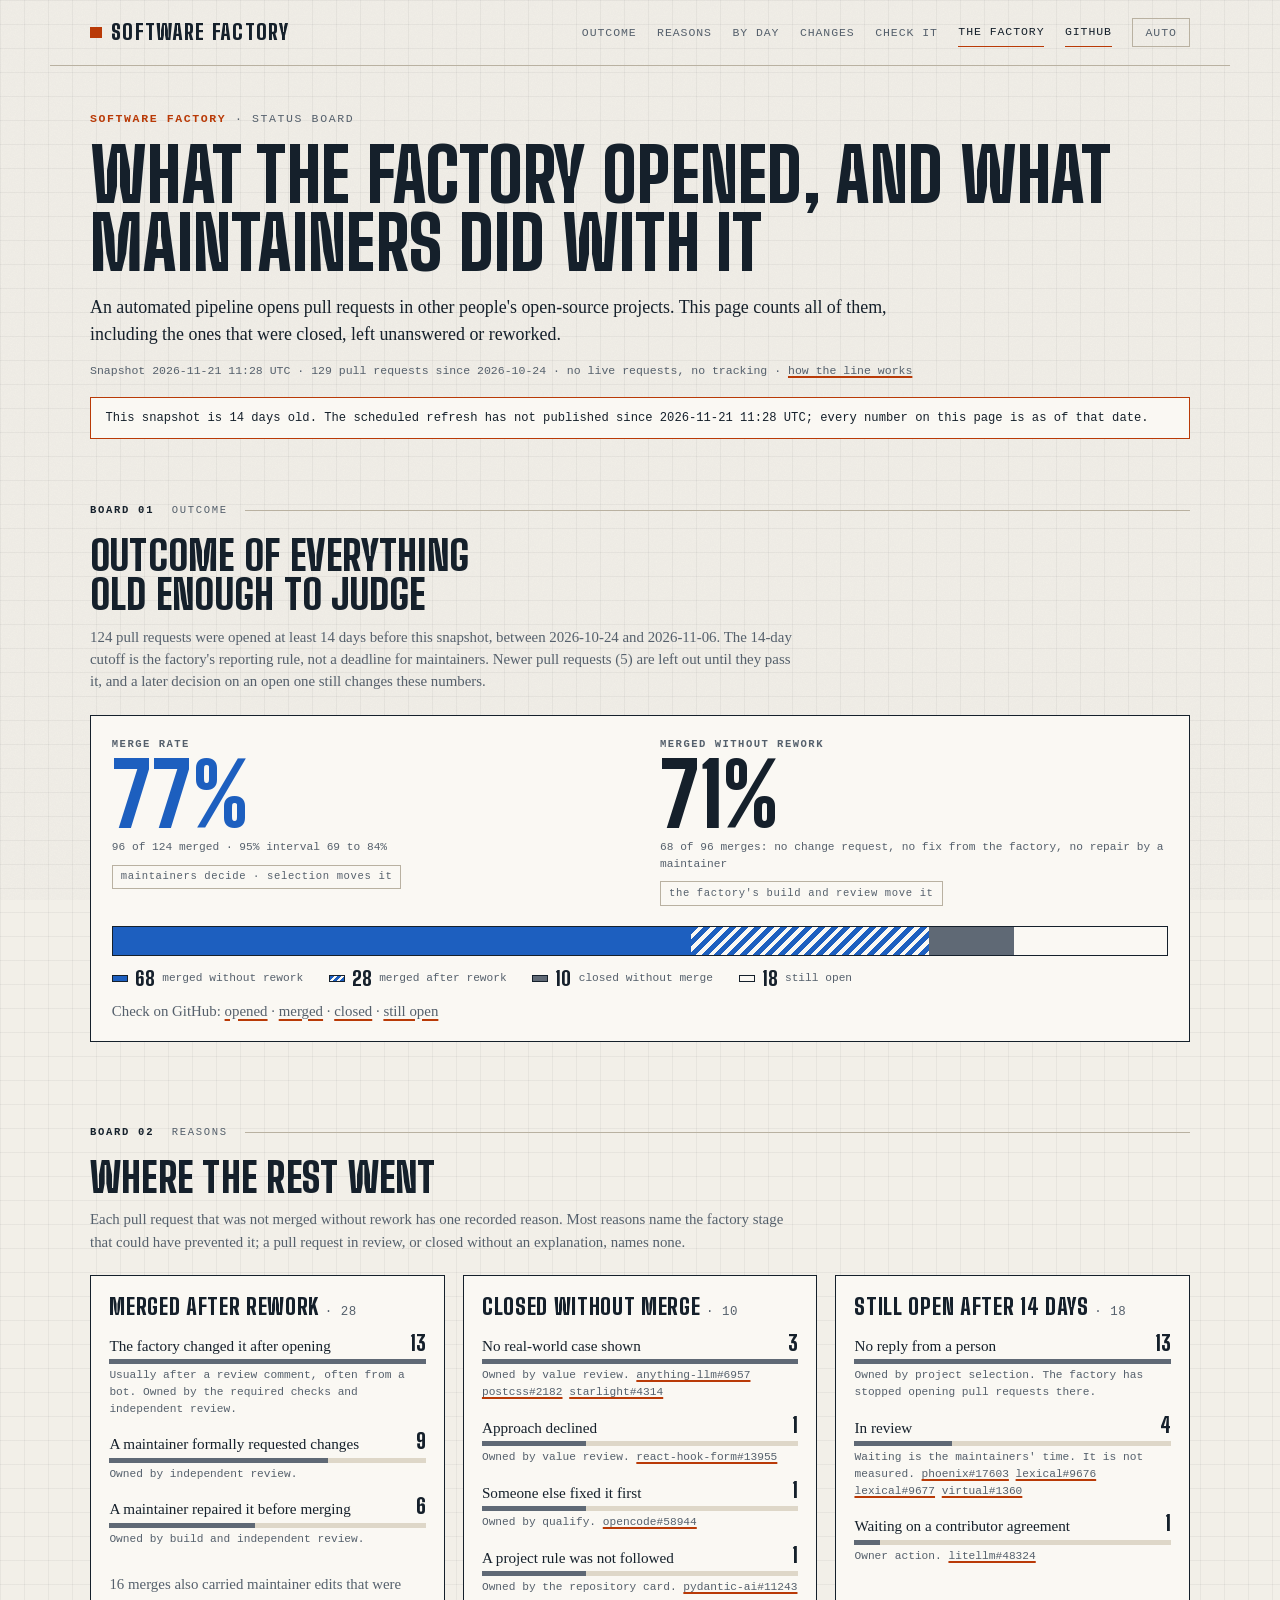
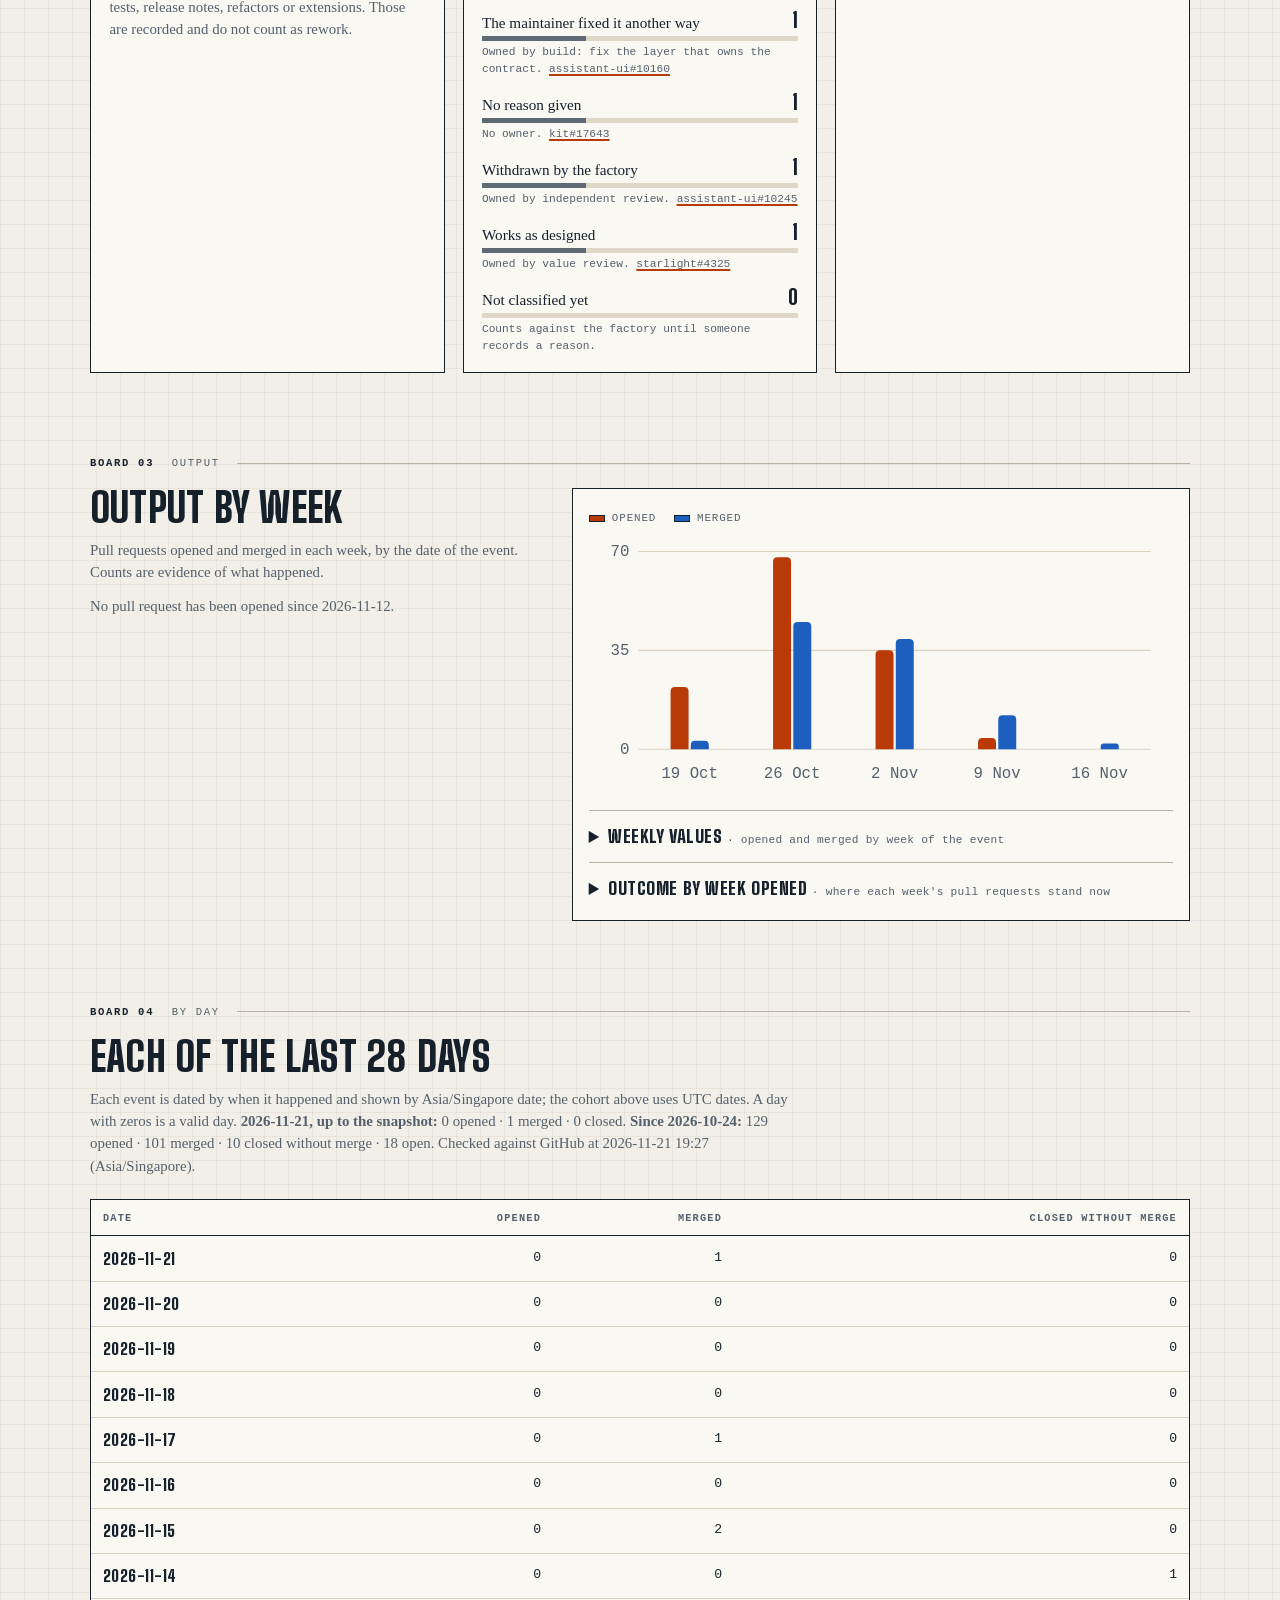
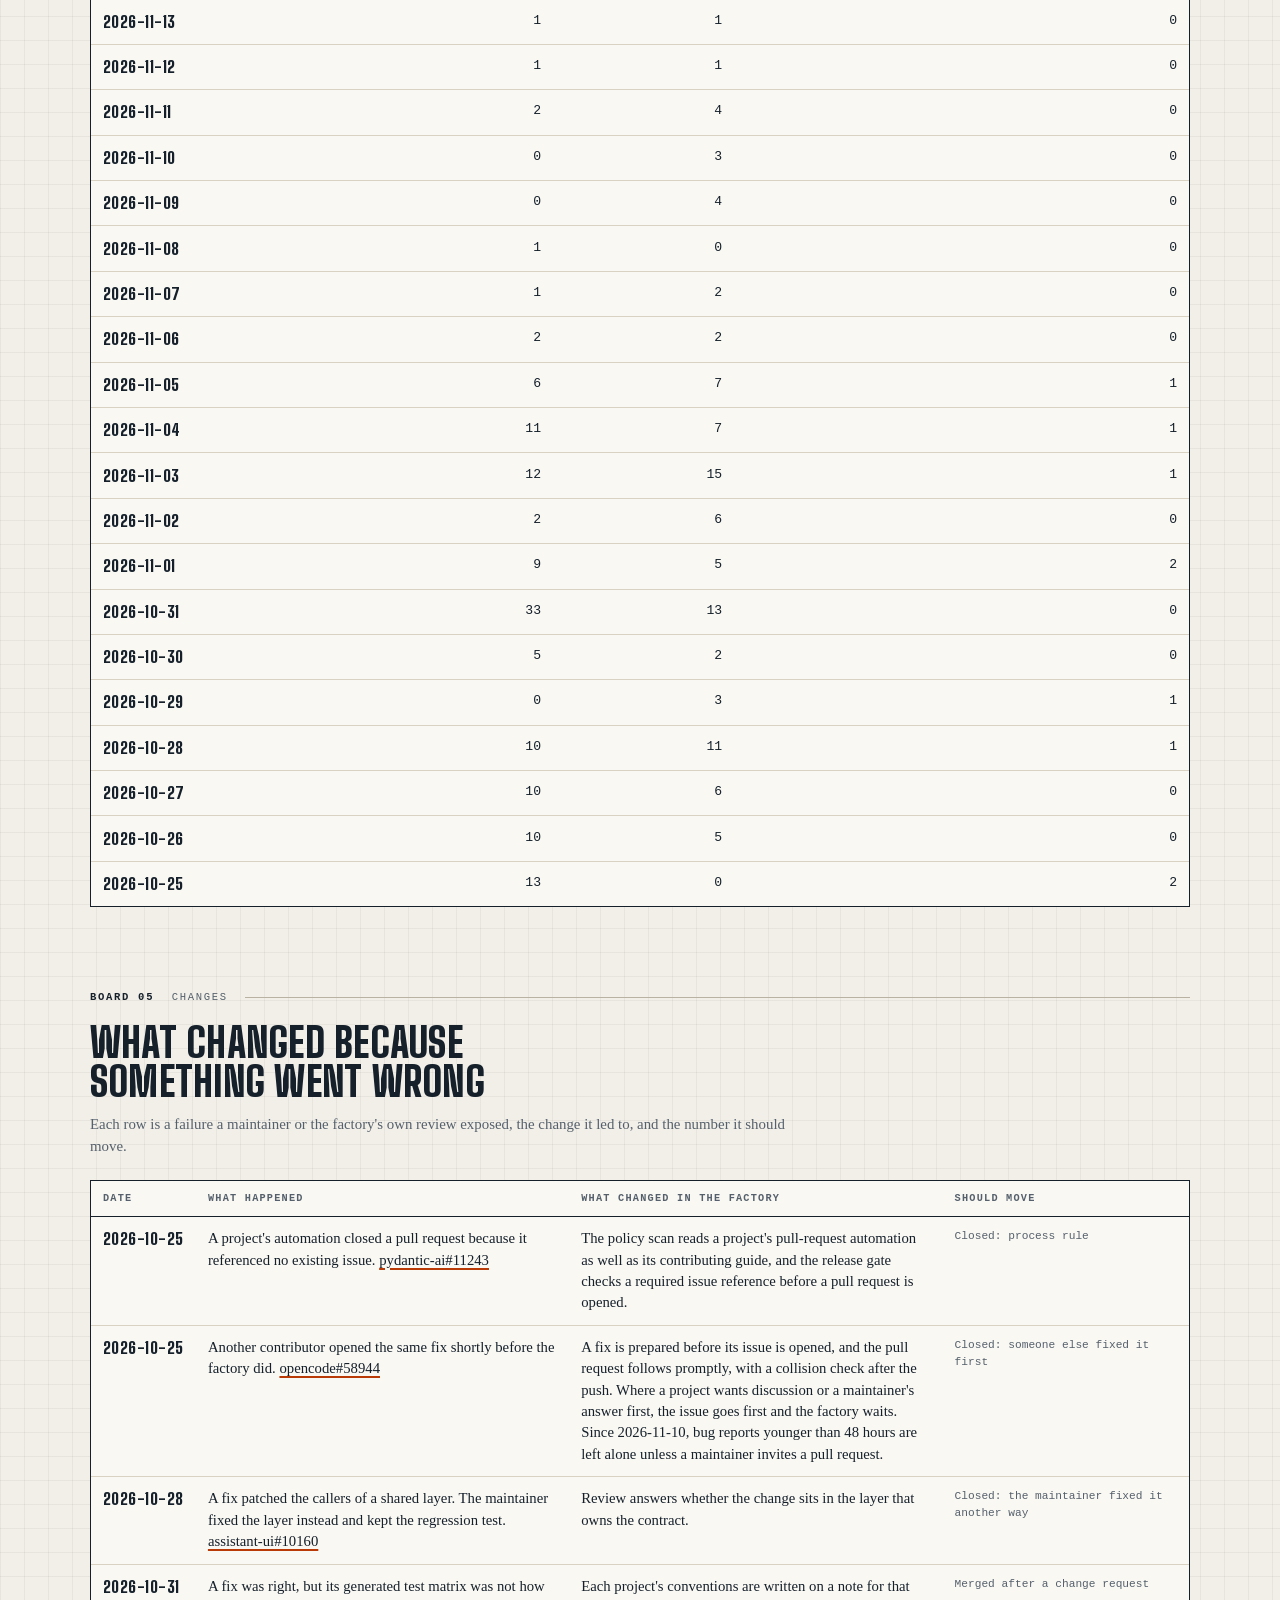
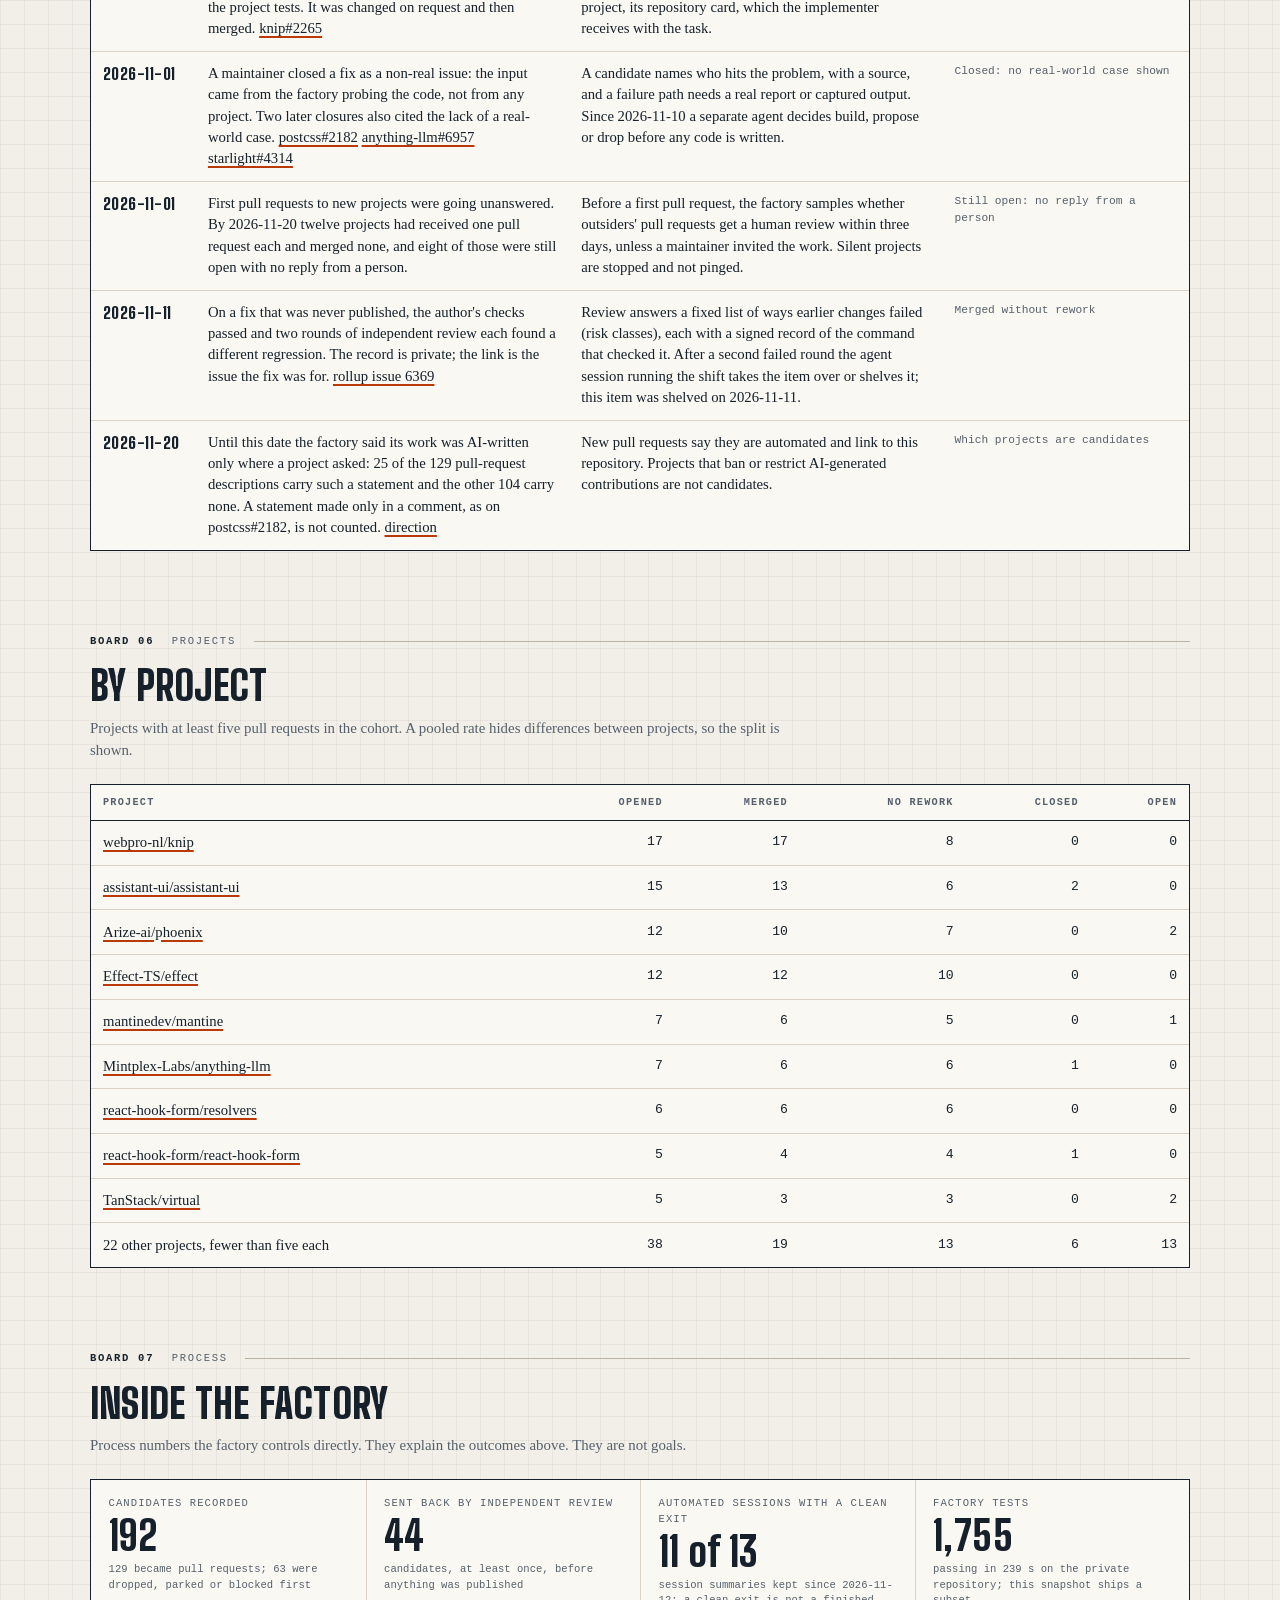
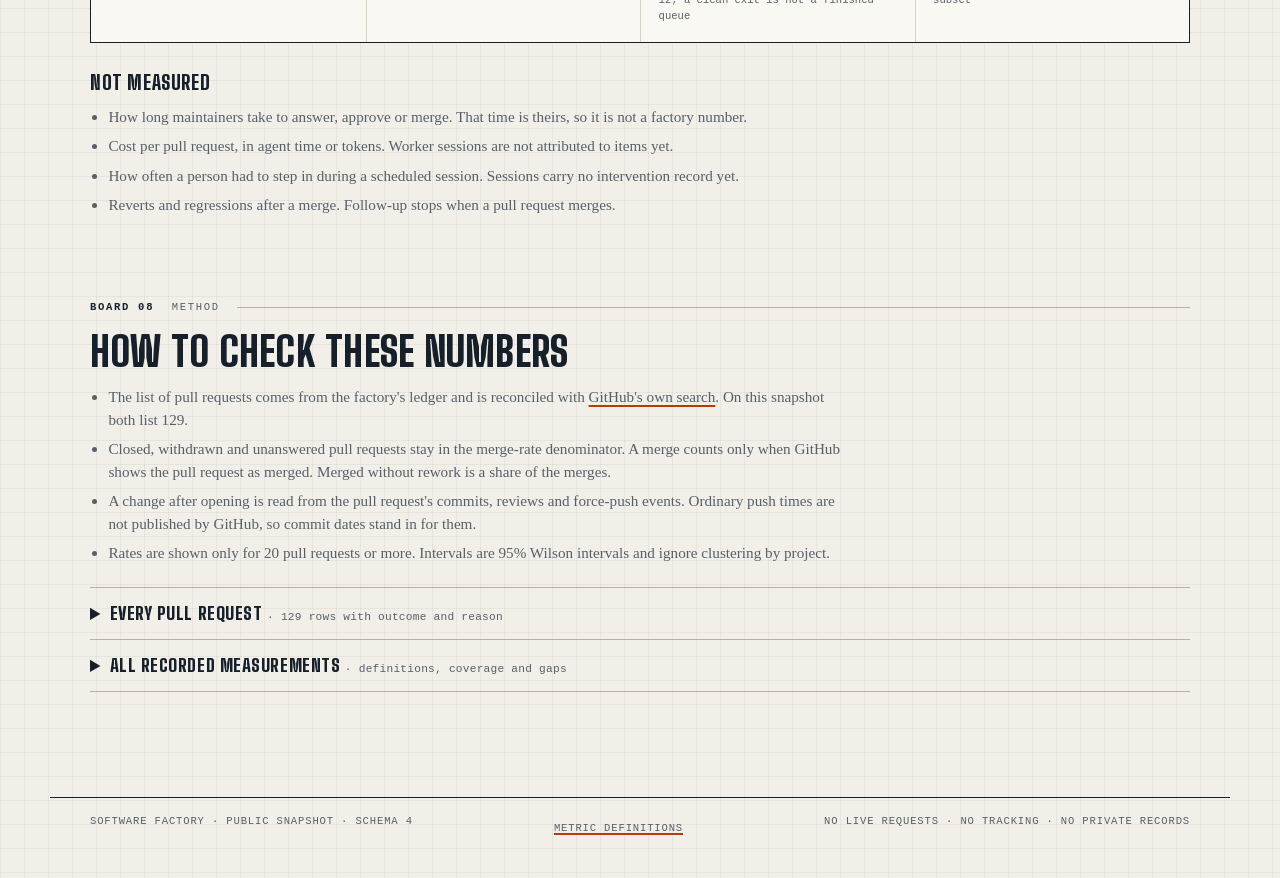
==== commit df9a2b55: "Update public factory snapshot Factory-Public-Snapshot: 1" ====
--- a/site/board.html
+++ b/site/board.html
@@ -238,7 +238,7 @@
 <p class="eyebrow"><b>Software Factory</b> · status board</p>
 <h1>What the factory opened, and what maintainers did with it</h1>
 <p class="lead">An automated pipeline opens pull requests in other people's open-source projects. This page counts all of them, including the ones that were closed, left unanswered or reworked.</p>
-<p class="asof">Snapshot <time id="generated" datetime="2026-11-21T11:20:32+00:00">2026-11-21 11:20 UTC</time> · 129 pull requests since 2026-10-24 · no live requests, no tracking · <a href="./">how the line works</a></p>
+<p class="asof">Snapshot <time id="generated" datetime="2026-11-21T11:28:42+00:00">2026-11-21 11:28 UTC</time> · 129 pull requests since 2026-10-24 · no live requests, no tracking · <a href="./">how the line works</a></p>
 <p class="stale" id="stale" role="status"></p>
 </section>
 
@@ -249,11 +249,11 @@
 <div class="panel outcome">
 <div class="rates">
 <div class="rate"><span class="label">Merge rate</span><strong>77%</strong><span class="small">96 of 124 merged · 95% interval 69 to 84%</span><span class="control">maintainers decide · selection moves it</span></div>
-<div class="rate"><span class="label">Merged without rework</span><strong>72%</strong><span class="small">68 of 95 merges: no change request, no fix from the factory, no repair by a maintainer</span><span class="control">the factory's build and review move it</span></div>
+<div class="rate"><span class="label">Merged without rework</span><strong>71%</strong><span class="small">68 of 96 merges: no change request, no fix from the factory, no repair by a maintainer</span><span class="control">the factory's build and review move it</span></div>
 </div>
 <div>
-<div class="meter" role="img" aria-label="Of 124 pull requests: 68 merged without rework, 27 merged after rework, 10 closed without merge, 18 still open"><i class="a" style="width:54.8%"></i><i class="b" style="width:21.8%"></i><i class="c" style="width:8.1%"></i></div>
-<div class="legend"><span><i class="swatch a" aria-hidden="true"></i><b>68</b> merged without rework</span><span><i class="swatch b" aria-hidden="true"></i><b>27</b> merged after rework</span><span><i class="swatch c" aria-hidden="true"></i><b>10</b> closed without merge</span><span><i class="swatch d" aria-hidden="true"></i><b>18</b> still open</span></div>
+<div class="meter" role="img" aria-label="Of 124 pull requests: 68 merged without rework, 28 merged after rework, 10 closed without merge, 18 still open"><i class="a" style="width:54.8%"></i><i class="b" style="width:22.6%"></i><i class="c" style="width:8.1%"></i></div>
+<div class="legend"><span><i class="swatch a" aria-hidden="true"></i><b>68</b> merged without rework</span><span><i class="swatch b" aria-hidden="true"></i><b>28</b> merged after rework</span><span><i class="swatch c" aria-hidden="true"></i><b>10</b> closed without merge</span><span><i class="swatch d" aria-hidden="true"></i><b>18</b> still open</span></div>
 <p class="small">Check on GitHub: <a href="https://github.com/search?q=is%3Apr+author%3Aclean99+-user%3Aclean99+created%3A2026-10-24..2026-11-07&amp;type=pullrequests">opened</a> · <a href="https://github.com/search?q=is%3Apr+author%3Aclean99+-user%3Aclean99+created%3A2026-10-24..2026-11-07+is%3Amerged&amp;type=pullrequests">merged</a> · <a href="https://github.com/search?q=is%3Apr+author%3Aclean99+-user%3Aclean99+created%3A2026-10-24..2026-11-07+is%3Aclosed+is%3Aunmerged&amp;type=pullrequests">closed</a> · <a href="https://github.com/search?q=is%3Apr+author%3Aclean99+-user%3Aclean99+created%3A2026-10-24..2026-11-07+is%3Aopen&amp;type=pullrequests">still open</a></p>
 </div>
 </div>
@@ -264,8 +264,8 @@
 <h2 id="loss-title">Where the rest went</h2>
 <p class="small">Each pull request that was not merged without rework has one recorded reason. Most reasons name the factory stage that could have prevented it; a pull request in review, or closed without an explanation, names none.</p>
 <div class="cards">
-<div class="panel card"><h3>Merged after rework <span>· 27</span></h3>
-<ul class="reasons"><li><span>The factory changed it after opening</span><span class="n">12</span><span class="bar"><i style="width:100%"></i></span><span class="lever">Usually after a review comment, often from a bot. Owned by the required checks and independent review.</span></li><li><span>A maintainer formally requested changes</span><span class="n">9</span><span class="bar"><i style="width:75%"></i></span><span class="lever">Owned by independent review.</span></li><li><span>A maintainer repaired it before merging</span><span class="n">6</span><span class="bar"><i style="width:50%"></i></span><span class="lever">Owned by build and independent review.</span></li></ul>
+<div class="panel card"><h3>Merged after rework <span>· 28</span></h3>
+<ul class="reasons"><li><span>The factory changed it after opening</span><span class="n">13</span><span class="bar"><i style="width:100%"></i></span><span class="lever">Usually after a review comment, often from a bot. Owned by the required checks and independent review.</span></li><li><span>A maintainer formally requested changes</span><span class="n">9</span><span class="bar"><i style="width:69%"></i></span><span class="lever">Owned by independent review.</span></li><li><span>A maintainer repaired it before merging</span><span class="n">6</span><span class="bar"><i style="width:46%"></i></span><span class="lever">Owned by build and independent review.</span></li></ul>
 <p class="small">16 merges also carried maintainer edits that were tests, release notes, refactors or extensions. Those are recorded and do not count as rework.</p></div>
 <div class="panel card"><h3>Closed without merge <span>· 10</span></h3>
 <ul class="reasons"><li><span>No real-world case shown</span><span class="n">3</span><span class="bar"><i style="width:100%"></i></span><span class="lever">Owned by value review. <a href="https://github.com/mintplex-labs/anything-llm/pull/6957">anything-llm#6957</a> <a href="https://github.com/postcss/postcss/pull/2182">postcss#2182</a> <a href="https://github.com/withastro/starlight/pull/4314">starlight#4314</a></span></li><li><span>Approach declined</span><span class="n">1</span><span class="bar"><i style="width:33%"></i></span><span class="lever">Owned by value review. <a href="https://github.com/react-hook-form/react-hook-form/pull/13955">react-hook-form#13955</a></span></li><li><span>Someone else fixed it first</span><span class="n">1</span><span class="bar"><i style="width:33%"></i></span><span class="lever">Owned by qualify. <a href="https://github.com/anomalyco/opencode/pull/58944">opencode#58944</a></span></li><li><span>A project rule was not followed</span><span class="n">1</span><span class="bar"><i style="width:33%"></i></span><span class="lever">Owned by the repository card. <a href="https://github.com/pydantic/pydantic-ai/pull/11243">pydantic-ai#11243</a></span></li><li><span>The maintainer fixed it another way</span><span class="n">1</span><span class="bar"><i style="width:33%"></i></span><span class="lever">Owned by build: fix the layer that owns the contract. <a href="https://github.com/assistant-ui/assistant-ui/pull/10160">assistant-ui#10160</a></span></li><li><span>No reason given</span><span class="n">1</span><span class="bar"><i style="width:33%"></i></span><span class="lever">No owner. <a href="https://github.com/sveltejs/kit/pull/17643">kit#17643</a></span></li><li><span>Withdrawn by the factory</span><span class="n">1</span><span class="bar"><i style="width:33%"></i></span><span class="lever">Owned by independent review. <a href="https://github.com/assistant-ui/assistant-ui/pull/10245">assistant-ui#10245</a></span></li><li><span>Works as designed</span><span class="n">1</span><span class="bar"><i style="width:33%"></i></span><span class="lever">Owned by value review. <a href="https://github.com/withastro/starlight/pull/4325">starlight#4325</a></span></li><li><span>Not classified yet</span><span class="n">0</span><span class="bar"><i style="width:0%"></i></span><span class="lever">Counts against the factory until someone records a reason.</span></li></ul></div>
@@ -297,8 +297,9 @@
 <section class="wrap sec" aria-labelledby="daily-title">
 <p class="sheet"><b>Board 04</b><span>By day</span></p>
 <h2 id="daily-title">Each of the last 28 days</h2>
-<p class="small">Each event is dated by when it happened and shown by Asia/Singapore date; the cohort above uses UTC dates. A day with zeros is a valid day. <b>2026-11-20, up to the snapshot:</b> 0 opened · 0 merged · 0 closed. <b>Since 2026-10-24:</b> 129 opened · 100 merged · 10 closed without merge · 19 open. GitHub could not be reached for this snapshot. Counts are as of 2026-11-20 17:34 (Asia/Singapore).</p>
+<p class="small">Each event is dated by when it happened and shown by Asia/Singapore date; the cohort above uses UTC dates. A day with zeros is a valid day. <b>2026-11-21, up to the snapshot:</b> 0 opened · 1 merged · 0 closed. <b>Since 2026-10-24:</b> 129 opened · 101 merged · 10 closed without merge · 18 open. Checked against GitHub at 2026-11-21 19:27 (Asia/Singapore).</p>
 <div class="panel table-scroll" tabindex="0" role="region" aria-label="Daily counts"><table><thead><tr><th scope="col">Date</th><th scope="col" class="num">Opened</th><th scope="col" class="num">Merged</th><th scope="col" class="num">Closed without merge</th></tr></thead><tbody>
+<tr><td class="date">2026-11-21</td><td class="num">0</td><td class="num">1</td><td class="num">0</td></tr>
 <tr><td class="date">2026-11-20</td><td class="num">0</td><td class="num">0</td><td class="num">0</td></tr>
 <tr><td class="date">2026-11-19</td><td class="num">0</td><td class="num">0</td><td class="num">0</td></tr>
 <tr><td class="date">2026-11-18</td><td class="num">0</td><td class="num">0</td><td class="num">0</td></tr>
@@ -326,7 +327,6 @@
 <tr><td class="date">2026-10-27</td><td class="num">10</td><td class="num">6</td><td class="num">0</td></tr>
 <tr><td class="date">2026-10-26</td><td class="num">10</td><td class="num">5</td><td class="num">0</td></tr>
 <tr><td class="date">2026-10-25</td><td class="num">13</td><td class="num">0</td><td class="num">2</td></tr>
-<tr><td class="date">2026-10-24</td><td class="num">0</td><td class="num">0</td><td class="num">0</td></tr>
 </tbody></table></div>
 </section>
 
@@ -371,21 +371,21 @@
 <p class="sheet"><b>Board 08</b><span>Method</span></p>
 <h2 id="method-title">How to check these numbers</h2>
 <ul class="plain">
-<li>The list of pull requests comes from the factory's ledger and is reconciled with <a href="https://github.com/search?q=is%3Apr+author%3Aclean99+-user%3Aclean99+created%3A%3E%3D2026-10-24&amp;type=pullrequests">GitHub's own search</a>. The comparison has not run for this snapshot.</li>
+<li>The list of pull requests comes from the factory's ledger and is reconciled with <a href="https://github.com/search?q=is%3Apr+author%3Aclean99+-user%3Aclean99+created%3A%3E%3D2026-10-24&amp;type=pullrequests">GitHub's own search</a>. On this snapshot both list 129.</li>
 <li>Closed, withdrawn and unanswered pull requests stay in the merge-rate denominator. A merge counts only when GitHub shows the pull request as merged. Merged without rework is a share of the merges.</li>
 <li>A change after opening is read from the pull request's commits, reviews and force-push events. Ordinary push times are not published by GitHub, so commit dates stand in for them.</li>
 <li>Rates are shown only for 20 pull requests or more. Intervals are 95% Wilson intervals and ignore clustering by project.</li>
 </ul>
 <div class="fold">
 <details><summary>Every pull request <span>· 129 rows with outcome and reason</span></summary><div class="table-scroll" tabindex="0" role="region" aria-label="Every pull request"><table><thead><tr><th scope="col">Pull request</th><th scope="col">Opened</th><th scope="col">Outcome</th><th scope="col">Reason</th></tr></thead><tbody>
-<tr><td><a href="https://github.com/cline/cline/pull/15325">cline/cline#15325</a></td><td>2026-10-24</td><td>Still open</td><td>No reply from a person</td></tr><tr><td><a href="https://github.com/oxc-project/oxc/pull/28150">oxc-project/oxc#28150</a></td><td>2026-10-24</td><td>Still open</td><td>No reply from a person</td></tr><tr><td><a href="https://github.com/webpro-nl/knip/pull/2212">webpro-nl/knip#2212</a></td><td>2026-10-24</td><td>Merged after rework</td><td>A maintainer formally requested changes</td></tr><tr><td><a href="https://github.com/anomalyco/opencode/pull/58944">anomalyco/opencode#58944</a></td><td>2026-10-25</td><td>Closed without merge</td><td>Someone else fixed it first <a href="https://github.com/anomalyco/opencode/pull/58944#issuecomment-6396423279">evidence</a></td></tr><tr><td><a href="https://github.com/arize-ai/phoenix/pull/17246">Arize-ai/phoenix#17246</a></td><td>2026-10-25</td><td>Merged without rework</td><td>—</td></tr><tr><td><a href="https://github.com/arize-ai/phoenix/pull/17253">Arize-ai/phoenix#17253</a></td><td>2026-10-25</td><td>Merged without rework</td><td>—</td></tr><tr><td><a href="https://github.com/arize-ai/phoenix/pull/17255">Arize-ai/phoenix#17255</a></td><td>2026-10-25</td><td>Merged after rework</td><td>The factory changed it after opening</td></tr><tr><td><a href="https://github.com/assistant-ui/assistant-ui/pull/10111">assistant-ui/assistant-ui#10111</a></td><td>2026-10-25</td><td>Merged without rework</td><td>—</td></tr><tr><td><a href="https://github.com/berriai/litellm/pull/48324">BerriAI/litellm#48324</a></td><td>2026-10-25</td><td>Still open</td><td>Waiting on a contributor agreement</td></tr><tr><td><a href="https://github.com/copilotkit/copilotkit/pull/7979">CopilotKit/CopilotKit#7979</a></td><td>2026-10-25</td><td>Still open</td><td>No reply from a person</td></tr><tr><td><a href="https://github.com/langchain-ai/langchainjs/pull/12033">langchain-ai/langchainjs#12033</a></td><td>2026-10-25</td><td>Still open</td><td>No reply from a person</td></tr><tr><td><a href="https://github.com/langfuse/langfuse/pull/19340">langfuse/langfuse#19340</a></td><td>2026-10-25</td><td>Still open</td><td>No reply from a person</td></tr><tr><td><a href="https://github.com/mantinedev/mantine/pull/9321">mantinedev/mantine#9321</a></td><td>2026-10-25</td><td>Merged without rework</td><td>—</td></tr><tr><td><a href="https://github.com/mantinedev/mantine/pull/9327">mantinedev/mantine#9327</a></td><td>2026-10-25</td><td>Merged without rework</td><td>—</td></tr><tr><td><a href="https://github.com/meta/lexical/pull/9464">meta/lexical#9464</a></td><td>2026-10-25</td><td>Merged without rework</td><td>— <a href="https://github.com/facebook/lexical/commit/55de812804953b474ef08fbd34a1abcaf7515f2e">evidence</a></td></tr><tr><td><a href="https://github.com/mintplex-labs/anything-llm/pull/6840">Mintplex-Labs/anything-llm#6840</a></td><td>2026-10-25</td><td>Merged without rework</td><td>—</td></tr><tr><td><a href="https://github.com/pydantic/pydantic-ai/pull/11243">pydantic/pydantic-ai#11243</a></td><td>2026-10-25</td><td>Closed without merge</td><td>A project rule was not followed <a href="https://github.com/pydantic/pydantic-ai/pull/11243#issuecomment-6397541005">evidence</a></td></tr><tr><td><a href="https://github.com/solidjs/solid/pull/4266">solidjs/solid#4266</a></td><td>2026-10-25</td><td>Merged without rework</td><td>—</td></tr><tr><td><a href="https://github.com/tambo-ai/tambo/pull/3041">tambo-ai/tambo#3041</a></td><td>2026-10-25</td><td>Still open</td><td>No reply from a person</td></tr><tr><td><a href="https://github.com/upstash/context7/pull/3530">upstash/context7#3530</a></td><td>2026-10-25</td><td>Merged without rework</td><td>—</td></tr><tr><td><a href="https://github.com/vercel/ai/pull/24037">vercel/ai#24037</a></td><td>2026-10-25</td><td>Merged without rework</td><td>—</td></tr><tr><td><a href="https://github.com/withastro/starlight/pull/4299">withastro/starlight#4299</a></td><td>2026-10-25</td><td>Merged after rework</td><td>A maintainer formally requested changes</td></tr><tr><td><a href="https://github.com/arize-ai/phoenix/pull/17270">Arize-ai/phoenix#17270</a></td><td>2026-10-26</td><td>Merged without rework</td><td>—</td></tr><tr><td><a href="https://github.com/arize-ai/phoenix/pull/17283">Arize-ai/phoenix#17283</a></td><td>2026-10-26</td><td>Merged after rework</td><td>The factory changed it after opening</td></tr><tr><td><a href="https://github.com/assistant-ui/assistant-ui/pull/10129">assistant-ui/assistant-ui#10129</a></td><td>2026-10-26</td><td>Merged without rework</td><td>—</td></tr><tr><td><a href="https://github.com/assistant-ui/assistant-ui/pull/10130">assistant-ui/assistant-ui#10130</a></td><td>2026-10-26</td><td>Merged without rework</td><td>—</td></tr><tr><td><a href="https://github.com/assistant-ui/assistant-ui/pull/10131">assistant-ui/assistant-ui#10131</a></td><td>2026-10-26</td><td>Merged without rework</td><td>—</td></tr><tr><td><a href="https://github.com/mantinedev/mantine/pull/9328">mantinedev/mantine#9328</a></td><td>2026-10-26</td><td>Merged without rework</td><td>—</td></tr><tr><td><a href="https://github.com/mantinedev/mantine/pull/9333">mantinedev/mantine#9333</a></td><td>2026-10-26</td><td>Merged without rework</td><td>—</td></tr><tr><td><a href="https://github.com/webpro-nl/knip/pull/2223">webpro-nl/knip#2223</a></td><td>2026-10-26</td><td>Merged after rework</td><td>A maintainer formally requested changes</td></tr><tr><td><a href="https://github.com/webpro-nl/knip/pull/2224">webpro-nl/knip#2224</a></td><td>2026-10-26</td><td>Merged after rework</td><td>A maintainer formally requested changes</td></tr><tr><td><a href="https://github.com/arize-ai/phoenix/pull/17295">Arize-ai/phoenix#17295</a></td><td>2026-10-27</td><td>Merged without rework</td><td>—</td></tr><tr><td><a href="https://github.com/react-hook-form/react-hook-form/pull/13950">react-hook-form/react-hook-form#13950</a></td><td>2026-10-27</td><td>Merged without rework</td><td>—</td></tr><tr><td><a href="https://github.com/webpro-nl/knip/pull/2228">webpro-nl/knip#2228</a></td><td>2026-10-27</td><td>Merged without rework</td><td>—</td></tr><tr><td><a href="https://github.com/assistant-ui/assistant-ui/pull/10155">assistant-ui/assistant-ui#10155</a></td><td>2026-10-28</td><td>Merged without rework</td><td>—</td></tr><tr><td><a href="https://github.com/assistant-ui/assistant-ui/pull/10156">assistant-ui/assistant-ui#10156</a></td><td>2026-10-28</td><td>Merged after rework</td><td>A maintainer repaired it before merging <a href="https://github.com/assistant-ui/assistant-ui/commit/687ad1fa6dbfaa543b4df2ab50ef713ec1dd72c8">evidence</a></td></tr><tr><td><a href="https://github.com/assistant-ui/assistant-ui/pull/10160">assistant-ui/assistant-ui#10160</a></td><td>2026-10-28</td><td>Closed without merge</td><td>The maintainer fixed it another way <a href="https://github.com/assistant-ui/assistant-ui/pull/10160#issuecomment-6461494607">evidence</a></td></tr><tr><td><a href="https://github.com/langgenius/dify/pull/44921">langgenius/dify#44921</a></td><td>2026-10-28</td><td>Still open</td><td>No reply from a person</td></tr><tr><td><a href="https://github.com/react-hook-form/react-hook-form/pull/13955">react-hook-form/react-hook-form#13955</a></td><td>2026-10-28</td><td>Closed without merge</td><td>Approach declined <a href="https://github.com/react-hook-form/react-hook-form/pull/13955#issuecomment-6482620725">evidence</a></td></tr><tr><td><a href="https://github.com/react-hook-form/react-hook-form/pull/13956">react-hook-form/react-hook-form#13956</a></td><td>2026-10-28</td><td>Merged without rework</td><td>—</td></tr><tr><td><a href="https://github.com/react-hook-form/resolvers/pull/886">react-hook-form/resolvers#886</a></td><td>2026-10-28</td><td>Merged without rework</td><td>—</td></tr><tr><td><a href="https://github.com/tanstack/virtual/pull/1344">TanStack/virtual#1344</a></td><td>2026-10-28</td><td>Merged without rework</td><td>—</td></tr><tr><td><a href="https://github.com/unocss/unocss/pull/5400">unocss/unocss#5400</a></td><td>2026-10-28</td><td>Merged without rework</td><td>—</td></tr><tr><td><a href="https://github.com/arize-ai/phoenix/pull/17442">Arize-ai/phoenix#17442</a></td><td>2026-10-30</td><td>Merged without rework</td><td>—</td></tr><tr><td><a href="https://github.com/arize-ai/phoenix/pull/17444">Arize-ai/phoenix#17444</a></td><td>2026-10-30</td><td>Merged without rework</td><td>—</td></tr><tr><td><a href="https://github.com/mintplex-labs/anything-llm/pull/6901">Mintplex-Labs/anything-llm#6901</a></td><td>2026-10-30</td><td>Merged without rework</td><td>—</td></tr><tr><td><a href="https://github.com/mintplex-labs/anything-llm/pull/6902">Mintplex-Labs/anything-llm#6902</a></td><td>2026-10-30</td><td>Merged without rework</td><td>— <a href="https://github.com/mintplex-labs/anything-llm/commit/a6f637040c257719575fcb87a81f4e0d32eda846">evidence</a></td></tr><tr><td><a href="https://github.com/solidjs/solid/pull/4497">solidjs/solid#4497</a></td><td>2026-10-30</td><td>Merged without rework</td><td>—</td></tr><tr><td><a href="https://github.com/tanstack/virtual/pull/1353">TanStack/virtual#1353</a></td><td>2026-10-30</td><td>Merged without rework</td><td>—</td></tr><tr><td><a href="https://github.com/theofidry/awesome-mutation-testing/pull/103">theofidry/awesome-mutation-testing#103</a></td><td>2026-10-30</td><td>Merged without rework</td><td>—</td></tr><tr><td><a href="https://github.com/arize-ai/phoenix/pull/17491">Arize-ai/phoenix#17491</a></td><td>2026-10-31</td><td>Still open</td><td>No reply from a person</td></tr><tr><td><a href="https://github.com/arize-ai/phoenix/pull/17493">Arize-ai/phoenix#17493</a></td><td>2026-10-31</td><td>Merged after rework</td><td>The factory changed it after opening</td></tr><tr><td><a href="https://github.com/assistant-ui/assistant-ui/pull/10245">assistant-ui/assistant-ui#10245</a></td><td>2026-10-31</td><td>Closed without merge</td><td>Withdrawn by the factory <a href="https://github.com/assistant-ui/assistant-ui/pull/10245#issuecomment-6537821780">evidence</a></td></tr><tr><td><a href="https://github.com/assistant-ui/assistant-ui/pull/10248">assistant-ui/assistant-ui#10248</a></td><td>2026-10-31</td><td>Merged after rework</td><td>The factory changed it after opening</td></tr><tr><td><a href="https://github.com/assistant-ui/assistant-ui/pull/10249">assistant-ui/assistant-ui#10249</a></td><td>2026-10-31</td><td>Merged after rework</td><td>The factory changed it after opening <a href="https://github.com/assistant-ui/assistant-ui/commit/b7a709f2cb88c3bb75d00230120c9aed8ca9f02f">evidence</a></td></tr><tr><td><a href="https://github.com/assistant-ui/assistant-ui/pull/10250">assistant-ui/assistant-ui#10250</a></td><td>2026-10-31</td><td>Merged after rework</td><td>The factory changed it after opening <a href="https://github.com/assistant-ui/assistant-ui/commit/d2db9836c27f5b890e7e8b9f049cc259c8d89ec8">evidence</a></td></tr><tr><td><a href="https://github.com/effect-ts/effect/pull/10221">Effect-TS/effect#10221</a></td><td>2026-10-31</td><td>Merged without rework</td><td>— <a href="https://github.com/effect-ts/effect/commit/39c33a2ef8d54af999490f4bc5f072ae59d5ba40">evidence</a></td></tr><tr><td><a href="https://github.com/effect-ts/effect/pull/10233">Effect-TS/effect#10233</a></td><td>2026-10-31</td><td>Merged without rework</td><td>— <a href="https://github.com/effect-ts/effect/commit/7e13cebe622f0d60f27c1f147c15df990af7dfda">evidence</a></td></tr><tr><td><a href="https://github.com/effect-ts/effect/pull/10236">Effect-TS/effect#10236</a></td><td>2026-10-31</td><td>Merged without rework</td><td>— <a href="https://github.com/effect-ts/effect/commit/959c6222c04b9f8c5eaada165e780e84385538fc">evidence</a></td></tr><tr><td><a href="https://github.com/effect-ts/effect/pull/10240">Effect-TS/effect#10240</a></td><td>2026-10-31</td><td>Merged without rework</td><td>— <a href="https://github.com/effect-ts/effect/commit/3030273c4d437ec0f715cce8c40f8b2a8dcdc3cd">evidence</a></td></tr><tr><td><a href="https://github.com/h3js/h3/pull/1624">h3js/h3#1624</a></td><td>2026-10-31</td><td>Merged after rework</td><td>A maintainer repaired it before merging <a href="https://github.com/h3js/h3/commit/15604854ac270f829cccc0a980300fee19cb1536">evidence</a></td></tr><tr><td><a href="https://github.com/meta/lexical/pull/9669">meta/lexical#9669</a></td><td>2026-10-31</td><td>Merged, history unavailable</td><td>—</td></tr><tr><td><a href="https://github.com/meta/lexical/pull/9676">meta/lexical#9676</a></td><td>2026-10-31</td><td>Still open</td><td>In review</td></tr><tr><td><a href="https://github.com/meta/lexical/pull/9677">meta/lexical#9677</a></td><td>2026-10-31</td><td>Still open</td><td>In review</td></tr><tr><td><a href="https://github.com/mintplex-labs/anything-llm/pull/6919">Mintplex-Labs/anything-llm#6919</a></td><td>2026-10-31</td><td>Merged without rework</td><td>—</td></tr><tr><td><a href="https://github.com/mintplex-labs/anything-llm/pull/6926">Mintplex-Labs/anything-llm#6926</a></td><td>2026-10-31</td><td>Merged without rework</td><td>— <a href="https://github.com/mintplex-labs/anything-llm/commit/39fce0020990261ad2ac9992c7f6826d422e0867">evidence</a></td></tr><tr><td><a href="https://github.com/mintplex-labs/anything-llm/pull/6928">Mintplex-Labs/anything-llm#6928</a></td><td>2026-10-31</td><td>Merged without rework</td><td>—</td></tr><tr><td><a href="https://github.com/postcss/postcss/pull/2182">postcss/postcss#2182</a></td><td>2026-10-31</td><td>Closed without merge</td><td>No real-world case shown <a href="https://github.com/postcss/postcss/pull/2182#issuecomment-6554919148">evidence</a></td></tr><tr><td><a href="https://github.com/react-hook-form/resolvers/pull/889">react-hook-form/resolvers#889</a></td><td>2026-10-31</td><td>Merged without rework</td><td>—</td></tr><tr><td><a href="https://github.com/rollup/rollup/pull/6620">rollup/rollup#6620</a></td><td>2026-10-31</td><td>Merged without rework</td><td>—</td></tr><tr><td><a href="https://github.com/solidjs/solid/pull/4531">solidjs/solid#4531</a></td><td>2026-10-31</td><td>Merged without rework</td><td>—</td></tr><tr><td><a href="https://github.com/sveltejs/kit/pull/17590">sveltejs/kit#17590</a></td><td>2026-10-31</td><td>Merged without rework</td><td>—</td></tr><tr><td><a href="https://github.com/tanstack/virtual/pull/1356">TanStack/virtual#1356</a></td><td>2026-10-31</td><td>Merged without rework</td><td>—</td></tr><tr><td><a href="https://github.com/vercel/ai/pull/24306">vercel/ai#24306</a></td><td>2026-10-31</td><td>Merged without rework</td><td>—</td></tr><tr><td><a href="https://github.com/vercel/ai/pull/24313">vercel/ai#24313</a></td><td>2026-10-31</td><td>Merged without rework</td><td>—</td></tr><tr><td><a href="https://github.com/vuejs/core/pull/16074">vuejs/core#16074</a></td><td>2026-10-31</td><td>Still open</td><td>No reply from a person</td></tr><tr><td><a href="https://github.com/webpro-nl/knip/pull/2265">webpro-nl/knip#2265</a></td><td>2026-10-31</td><td>Merged after rework</td><td>A maintainer formally requested changes</td></tr><tr><td><a href="https://github.com/webpro-nl/knip/pull/2266">webpro-nl/knip#2266</a></td><td>2026-10-31</td><td>Merged after rework</td><td>A maintainer formally requested changes</td></tr><tr><td><a href="https://github.com/webpro-nl/knip/pull/2267">webpro-nl/knip#2267</a></td><td>2026-10-31</td><td>Merged without rework</td><td>—</td></tr><tr><td><a href="https://github.com/webpro-nl/knip/pull/2269">webpro-nl/knip#2269</a></td><td>2026-10-31</td><td>Merged without rework</td><td>—</td></tr><tr><td><a href="https://github.com/webpro-nl/knip/pull/2270">webpro-nl/knip#2270</a></td><td>2026-10-31</td><td>Merged without rework</td><td>—</td></tr><tr><td><a href="https://github.com/webpro-nl/knip/pull/2271">webpro-nl/knip#2271</a></td><td>2026-10-31</td><td>Merged without rework</td><td>—</td></tr><tr><td><a href="https://github.com/webpro-nl/knip/pull/2272">webpro-nl/knip#2272</a></td><td>2026-10-31</td><td>Merged without rework</td><td>—</td></tr><tr><td><a href="https://github.com/webpro-nl/knip/pull/2273">webpro-nl/knip#2273</a></td><td>2026-10-31</td><td>Merged without rework</td><td>—</td></tr><tr><td><a href="https://github.com/webpro-nl/knip/pull/2274">webpro-nl/knip#2274</a></td><td>2026-10-31</td><td>Merged after rework</td><td>A maintainer formally requested changes</td></tr><tr><td><a href="https://github.com/webpro-nl/knip/pull/2275">webpro-nl/knip#2275</a></td><td>2026-10-31</td><td>Merged without rework</td><td>—</td></tr><tr><td><a href="https://github.com/withastro/starlight/pull/4314">withastro/starlight#4314</a></td><td>2026-10-31</td><td>Closed without merge</td><td>No real-world case shown <a href="https://github.com/withastro/starlight/issues/4313#issuecomment-6661017822">evidence</a></td></tr><tr><td><a href="https://github.com/withastro/starlight/pull/4316">withastro/starlight#4316</a></td><td>2026-10-31</td><td>Merged after rework</td><td>A maintainer formally requested changes</td></tr><tr><td><a href="https://github.com/react-hook-form/react-hook-form/pull/13975">react-hook-form/react-hook-form#13975</a></td><td>2026-11-01</td><td>Merged without rework</td><td>—</td></tr><tr><td><a href="https://github.com/vercel/ai/pull/24322">vercel/ai#24322</a></td><td>2026-11-01</td><td>Still open</td><td>No reply from a person</td></tr><tr><td><a href="https://github.com/assistant-ui/assistant-ui/pull/10286">assistant-ui/assistant-ui#10286</a></td><td>2026-11-02</td><td>Merged after rework</td><td>The factory changed it after opening</td></tr><tr><td><a href="https://github.com/assistant-ui/assistant-ui/pull/10291">assistant-ui/assistant-ui#10291</a></td><td>2026-11-02</td><td>Merged without rework</td><td>—</td></tr><tr><td><a href="https://github.com/effect-ts/effect/pull/10296">Effect-TS/effect#10296</a></td><td>2026-11-02</td><td>Merged without rework</td><td>— <a href="https://github.com/effect-ts/effect/commit/7740557afa9d25c2e4f9da1fecbc4a8e98192742">evidence</a></td></tr><tr><td><a href="https://github.com/effect-ts/effect/pull/10297">Effect-TS/effect#10297</a></td><td>2026-11-02</td><td>Merged without rework</td><td>— <a href="https://github.com/effect-ts/effect/commit/020f9fc9ae1b1c13ee89dd2a5e95fdf0f2d93f97">evidence</a></td></tr><tr><td><a href="https://github.com/react-hook-form/react-hook-form/pull/13978">react-hook-form/react-hook-form#13978</a></td><td>2026-11-02</td><td>Merged without rework</td><td>—</td></tr><tr><td><a href="https://github.com/react-hook-form/resolvers/pull/890">react-hook-form/resolvers#890</a></td><td>2026-11-02</td><td>Merged without rework</td><td>—</td></tr><tr><td><a href="https://github.com/rollup/rollup/pull/6625">rollup/rollup#6625</a></td><td>2026-11-02</td><td>Merged after rework</td><td>The factory changed it after opening</td></tr><tr><td><a href="https://github.com/sveltejs/kit/pull/17616">sveltejs/kit#17616</a></td><td>2026-11-02</td><td>Still open</td><td>No reply from a person</td></tr><tr><td><a href="https://github.com/withastro/starlight/pull/4325">withastro/starlight#4325</a></td><td>2026-11-02</td><td>Closed without merge</td><td>Works as designed <a href="https://github.com/withastro/starlight/issues/4324#issuecomment-6601950484">evidence</a></td></tr><tr><td><a href="https://github.com/arize-ai/phoenix/pull/17560">Arize-ai/phoenix#17560</a></td><td>2026-11-03</td><td>Merged without rework</td><td>—</td></tr><tr><td><a href="https://github.com/assistant-ui/assistant-ui/pull/10298">assistant-ui/assistant-ui#10298</a></td><td>2026-11-03</td><td>Merged after rework</td><td>The factory changed it after opening <a href="https://github.com/assistant-ui/assistant-ui/commit/92923cb7f23116f857fa3d1f59269402db22a1c2">evidence</a></td></tr><tr><td><a href="https://github.com/effect-ts/effect/pull/10321">Effect-TS/effect#10321</a></td><td>2026-11-03</td><td>Merged after rework</td><td>A maintainer repaired it before merging <a href="https://github.com/effect-ts/effect/commit/a72b5eb8a47f9f5dd6eba6a9de6d52c7de3c4bed">evidence</a></td></tr><tr><td><a href="https://github.com/mintplex-labs/anything-llm/pull/6957">Mintplex-Labs/anything-llm#6957</a></td><td>2026-11-03</td><td>Closed without merge</td><td>No real-world case shown <a href="https://github.com/Mintplex-Labs/anything-llm/pull/6957#issuecomment-6615854329">evidence</a></td></tr><tr><td><a href="https://github.com/react-hook-form/resolvers/pull/891">react-hook-form/resolvers#891</a></td><td>2026-11-03</td><td>Merged without rework</td><td>—</td></tr><tr><td><a href="https://github.com/tanstack/virtual/pull/1360">TanStack/virtual#1360</a></td><td>2026-11-03</td><td>Still open</td><td>In review</td></tr><tr><td><a href="https://github.com/webpro-nl/knip/pull/2295">webpro-nl/knip#2295</a></td><td>2026-11-03</td><td>Merged after rework</td><td>A maintainer formally requested changes</td></tr><tr><td><a href="https://github.com/arize-ai/phoenix/pull/17603">Arize-ai/phoenix#17603</a></td><td>2026-11-04</td><td>Still open</td><td>In review</td></tr><tr><td><a href="https://github.com/assistant-ui/assistant-ui/pull/10312">assistant-ui/assistant-ui#10312</a></td><td>2026-11-04</td><td>Merged after rework</td><td>The factory changed it after opening <a href="https://github.com/assistant-ui/assistant-ui/commit/42c38068365e19b78447fec6f755e7fea9a330ce">evidence</a></td></tr><tr><td><a href="https://github.com/effect-ts/effect/pull/10370">Effect-TS/effect#10370</a></td><td>2026-11-04</td><td>Merged without rework</td><td>— <a href="https://github.com/effect-ts/effect/commit/f0cf18604951ab3890aefaf8d0862aedda798cba">evidence</a></td></tr><tr><td><a href="https://github.com/effect-ts/effect/pull/10371">Effect-TS/effect#10371</a></td><td>2026-11-04</td><td>Merged without rework</td><td>— <a href="https://github.com/effect-ts/effect/commit/956f2a3489b694277363d7d45edbcec045e8a33a">evidence</a></td></tr><tr><td><a href="https://github.com/effect-ts/effect/pull/10373">Effect-TS/effect#10373</a></td><td>2026-11-04</td><td>Merged without rework</td><td>— <a href="https://github.com/effect-ts/effect/commit/33cc4a1b52716f9b61ce885939aa260caf6a88a5">evidence</a></td></tr><tr><td><a href="https://github.com/mantinedev/mantine/pull/9381">mantinedev/mantine#9381</a></td><td>2026-11-04</td><td>Merged without rework</td><td>—</td></tr><tr><td><a href="https://github.com/mantinedev/mantine/pull/9382">mantinedev/mantine#9382</a></td><td>2026-11-04</td><td>Merged after rework</td><td>A maintainer repaired it before merging <a href="https://github.com/mantinedev/mantine/commit/601c334bafa3467340278ee4ccafe63ac18ea51b">evidence</a></td></tr><tr><td><a href="https://github.com/react-hook-form/resolvers/pull/892">react-hook-form/resolvers#892</a></td><td>2026-11-04</td><td>Merged without rework</td><td>—</td></tr><tr><td><a href="https://github.com/rollup/rollup/pull/6628">rollup/rollup#6628</a></td><td>2026-11-04</td><td>Merged after rework</td><td>The factory changed it after opening</td></tr><tr><td><a href="https://github.com/sveltejs/kit/pull/17643">sveltejs/kit#17643</a></td><td>2026-11-04</td><td>Closed without merge</td><td>No reason given <a href="https://github.com/sveltejs/kit/pull/17643">evidence</a></td></tr><tr><td><a href="https://github.com/tanstack/virtual/pull/1368">TanStack/virtual#1368</a></td><td>2026-11-04</td><td>Still open</td><td>No reply from a person</td></tr><tr><td><a href="https://github.com/webpro-nl/knip/pull/2302">webpro-nl/knip#2302</a></td><td>2026-11-04</td><td>Merged after rework</td><td>The factory changed it after opening</td></tr><tr><td><a href="https://github.com/webpro-nl/knip/pull/2309">webpro-nl/knip#2309</a></td><td>2026-11-04</td><td>Merged after rework</td><td>A maintainer repaired it before merging <a href="https://github.com/webpro-nl/knip/commit/0f4ba71bd61cb146b9cfe31a89c12590ba9121cd">evidence</a></td></tr><tr><td><a href="https://github.com/mantinedev/mantine/pull/9387">mantinedev/mantine#9387</a></td><td>2026-11-05</td><td>Still open</td><td>No reply from a person</td></tr><tr><td><a href="https://github.com/rollup/rollup/pull/6630">rollup/rollup#6630</a></td><td>2026-11-05</td><td>Merged without rework</td><td>—</td></tr><tr><td><a href="https://github.com/effect-ts/effect/pull/10419">Effect-TS/effect#10419</a></td><td>2026-11-06</td><td>Merged without rework</td><td>— <a href="https://github.com/effect-ts/effect/commit/62f426b40e3190d69ab9ca36d58257b8cf7a182d">evidence</a></td></tr><tr><td><a href="https://github.com/effect-ts/effect/pull/10432">Effect-TS/effect#10432</a></td><td>2026-11-06</td><td>Merged after rework</td><td>A maintainer repaired it before merging <a href="https://github.com/effect-ts/effect/commit/ff1d426fa66798d4383464455a226c8be29c0d6d">evidence</a></td></tr><tr><td><a href="https://github.com/react-hook-form/resolvers/pull/893">react-hook-form/resolvers#893</a></td><td>2026-11-06</td><td>Merged without rework</td><td>—</td></tr><tr><td><a href="https://github.com/webpro-nl/knip/pull/2330">webpro-nl/knip#2330</a></td><td>2026-11-08</td><td>Merged without rework</td><td>—</td></tr><tr><td><a href="https://github.com/effect-ts/effect/pull/10534">Effect-TS/effect#10534</a></td><td>2026-11-10</td><td>Merged without rework</td><td>— <a href="https://github.com/effect-ts/effect/commit/59d387962daa132f602d25d26215ecce46ae0dcf">evidence</a></td></tr><tr><td><a href="https://github.com/effect-ts/effect/pull/10552">Effect-TS/effect#10552</a></td><td>2026-11-11</td><td>Merged without rework</td><td>— <a href="https://github.com/effect-ts/effect/commit/88a109541b944a23f0fa33a83ff7ed59a55aa50a">evidence</a></td></tr><tr><td><a href="https://github.com/react-hook-form/resolvers/pull/895">react-hook-form/resolvers#895</a></td><td>2026-11-11</td><td>Merged without rework</td><td>—</td></tr><tr><td><a href="https://github.com/react-hook-form/resolvers/pull/898">react-hook-form/resolvers#898</a></td><td>2026-11-12</td><td>Merged without rework</td><td>—</td></tr>
+<tr><td><a href="https://github.com/cline/cline/pull/15325">cline/cline#15325</a></td><td>2026-10-24</td><td>Still open</td><td>No reply from a person</td></tr><tr><td><a href="https://github.com/oxc-project/oxc/pull/28150">oxc-project/oxc#28150</a></td><td>2026-10-24</td><td>Still open</td><td>No reply from a person</td></tr><tr><td><a href="https://github.com/webpro-nl/knip/pull/2212">webpro-nl/knip#2212</a></td><td>2026-10-24</td><td>Merged after rework</td><td>A maintainer formally requested changes</td></tr><tr><td><a href="https://github.com/anomalyco/opencode/pull/58944">anomalyco/opencode#58944</a></td><td>2026-10-25</td><td>Closed without merge</td><td>Someone else fixed it first <a href="https://github.com/anomalyco/opencode/pull/58944#issuecomment-6396423279">evidence</a></td></tr><tr><td><a href="https://github.com/arize-ai/phoenix/pull/17246">Arize-ai/phoenix#17246</a></td><td>2026-10-25</td><td>Merged without rework</td><td>—</td></tr><tr><td><a href="https://github.com/arize-ai/phoenix/pull/17253">Arize-ai/phoenix#17253</a></td><td>2026-10-25</td><td>Merged without rework</td><td>—</td></tr><tr><td><a href="https://github.com/arize-ai/phoenix/pull/17255">Arize-ai/phoenix#17255</a></td><td>2026-10-25</td><td>Merged after rework</td><td>The factory changed it after opening</td></tr><tr><td><a href="https://github.com/assistant-ui/assistant-ui/pull/10111">assistant-ui/assistant-ui#10111</a></td><td>2026-10-25</td><td>Merged without rework</td><td>—</td></tr><tr><td><a href="https://github.com/berriai/litellm/pull/48324">BerriAI/litellm#48324</a></td><td>2026-10-25</td><td>Still open</td><td>Waiting on a contributor agreement</td></tr><tr><td><a href="https://github.com/copilotkit/copilotkit/pull/7979">CopilotKit/CopilotKit#7979</a></td><td>2026-10-25</td><td>Still open</td><td>No reply from a person</td></tr><tr><td><a href="https://github.com/langchain-ai/langchainjs/pull/12033">langchain-ai/langchainjs#12033</a></td><td>2026-10-25</td><td>Still open</td><td>No reply from a person</td></tr><tr><td><a href="https://github.com/langfuse/langfuse/pull/19340">langfuse/langfuse#19340</a></td><td>2026-10-25</td><td>Still open</td><td>No reply from a person</td></tr><tr><td><a href="https://github.com/mantinedev/mantine/pull/9321">mantinedev/mantine#9321</a></td><td>2026-10-25</td><td>Merged without rework</td><td>—</td></tr><tr><td><a href="https://github.com/mantinedev/mantine/pull/9327">mantinedev/mantine#9327</a></td><td>2026-10-25</td><td>Merged without rework</td><td>—</td></tr><tr><td><a href="https://github.com/meta/lexical/pull/9464">meta/lexical#9464</a></td><td>2026-10-25</td><td>Merged without rework</td><td>— <a href="https://github.com/facebook/lexical/commit/55de812804953b474ef08fbd34a1abcaf7515f2e">evidence</a></td></tr><tr><td><a href="https://github.com/mintplex-labs/anything-llm/pull/6840">Mintplex-Labs/anything-llm#6840</a></td><td>2026-10-25</td><td>Merged without rework</td><td>—</td></tr><tr><td><a href="https://github.com/pydantic/pydantic-ai/pull/11243">pydantic/pydantic-ai#11243</a></td><td>2026-10-25</td><td>Closed without merge</td><td>A project rule was not followed <a href="https://github.com/pydantic/pydantic-ai/pull/11243#issuecomment-6397541005">evidence</a></td></tr><tr><td><a href="https://github.com/solidjs/solid/pull/4266">solidjs/solid#4266</a></td><td>2026-10-25</td><td>Merged without rework</td><td>—</td></tr><tr><td><a href="https://github.com/tambo-ai/tambo/pull/3041">tambo-ai/tambo#3041</a></td><td>2026-10-25</td><td>Still open</td><td>No reply from a person</td></tr><tr><td><a href="https://github.com/upstash/context7/pull/3530">upstash/context7#3530</a></td><td>2026-10-25</td><td>Merged without rework</td><td>—</td></tr><tr><td><a href="https://github.com/vercel/ai/pull/24037">vercel/ai#24037</a></td><td>2026-10-25</td><td>Merged without rework</td><td>—</td></tr><tr><td><a href="https://github.com/withastro/starlight/pull/4299">withastro/starlight#4299</a></td><td>2026-10-25</td><td>Merged after rework</td><td>A maintainer formally requested changes</td></tr><tr><td><a href="https://github.com/arize-ai/phoenix/pull/17270">Arize-ai/phoenix#17270</a></td><td>2026-10-26</td><td>Merged without rework</td><td>—</td></tr><tr><td><a href="https://github.com/arize-ai/phoenix/pull/17283">Arize-ai/phoenix#17283</a></td><td>2026-10-26</td><td>Merged after rework</td><td>The factory changed it after opening</td></tr><tr><td><a href="https://github.com/assistant-ui/assistant-ui/pull/10129">assistant-ui/assistant-ui#10129</a></td><td>2026-10-26</td><td>Merged without rework</td><td>—</td></tr><tr><td><a href="https://github.com/assistant-ui/assistant-ui/pull/10130">assistant-ui/assistant-ui#10130</a></td><td>2026-10-26</td><td>Merged without rework</td><td>—</td></tr><tr><td><a href="https://github.com/assistant-ui/assistant-ui/pull/10131">assistant-ui/assistant-ui#10131</a></td><td>2026-10-26</td><td>Merged without rework</td><td>—</td></tr><tr><td><a href="https://github.com/mantinedev/mantine/pull/9328">mantinedev/mantine#9328</a></td><td>2026-10-26</td><td>Merged without rework</td><td>—</td></tr><tr><td><a href="https://github.com/mantinedev/mantine/pull/9333">mantinedev/mantine#9333</a></td><td>2026-10-26</td><td>Merged without rework</td><td>—</td></tr><tr><td><a href="https://github.com/webpro-nl/knip/pull/2223">webpro-nl/knip#2223</a></td><td>2026-10-26</td><td>Merged after rework</td><td>A maintainer formally requested changes</td></tr><tr><td><a href="https://github.com/webpro-nl/knip/pull/2224">webpro-nl/knip#2224</a></td><td>2026-10-26</td><td>Merged after rework</td><td>A maintainer formally requested changes</td></tr><tr><td><a href="https://github.com/arize-ai/phoenix/pull/17295">Arize-ai/phoenix#17295</a></td><td>2026-10-27</td><td>Merged without rework</td><td>—</td></tr><tr><td><a href="https://github.com/react-hook-form/react-hook-form/pull/13950">react-hook-form/react-hook-form#13950</a></td><td>2026-10-27</td><td>Merged without rework</td><td>—</td></tr><tr><td><a href="https://github.com/webpro-nl/knip/pull/2228">webpro-nl/knip#2228</a></td><td>2026-10-27</td><td>Merged without rework</td><td>—</td></tr><tr><td><a href="https://github.com/assistant-ui/assistant-ui/pull/10155">assistant-ui/assistant-ui#10155</a></td><td>2026-10-28</td><td>Merged without rework</td><td>—</td></tr><tr><td><a href="https://github.com/assistant-ui/assistant-ui/pull/10156">assistant-ui/assistant-ui#10156</a></td><td>2026-10-28</td><td>Merged after rework</td><td>A maintainer repaired it before merging <a href="https://github.com/assistant-ui/assistant-ui/commit/687ad1fa6dbfaa543b4df2ab50ef713ec1dd72c8">evidence</a></td></tr><tr><td><a href="https://github.com/assistant-ui/assistant-ui/pull/10160">assistant-ui/assistant-ui#10160</a></td><td>2026-10-28</td><td>Closed without merge</td><td>The maintainer fixed it another way <a href="https://github.com/assistant-ui/assistant-ui/pull/10160#issuecomment-6461494607">evidence</a></td></tr><tr><td><a href="https://github.com/langgenius/dify/pull/44921">langgenius/dify#44921</a></td><td>2026-10-28</td><td>Still open</td><td>No reply from a person</td></tr><tr><td><a href="https://github.com/react-hook-form/react-hook-form/pull/13955">react-hook-form/react-hook-form#13955</a></td><td>2026-10-28</td><td>Closed without merge</td><td>Approach declined <a href="https://github.com/react-hook-form/react-hook-form/pull/13955#issuecomment-6482620725">evidence</a></td></tr><tr><td><a href="https://github.com/react-hook-form/react-hook-form/pull/13956">react-hook-form/react-hook-form#13956</a></td><td>2026-10-28</td><td>Merged without rework</td><td>—</td></tr><tr><td><a href="https://github.com/react-hook-form/resolvers/pull/886">react-hook-form/resolvers#886</a></td><td>2026-10-28</td><td>Merged without rework</td><td>—</td></tr><tr><td><a href="https://github.com/tanstack/virtual/pull/1344">TanStack/virtual#1344</a></td><td>2026-10-28</td><td>Merged without rework</td><td>—</td></tr><tr><td><a href="https://github.com/unocss/unocss/pull/5400">unocss/unocss#5400</a></td><td>2026-10-28</td><td>Merged without rework</td><td>—</td></tr><tr><td><a href="https://github.com/arize-ai/phoenix/pull/17442">Arize-ai/phoenix#17442</a></td><td>2026-10-30</td><td>Merged without rework</td><td>—</td></tr><tr><td><a href="https://github.com/arize-ai/phoenix/pull/17444">Arize-ai/phoenix#17444</a></td><td>2026-10-30</td><td>Merged without rework</td><td>—</td></tr><tr><td><a href="https://github.com/mintplex-labs/anything-llm/pull/6901">Mintplex-Labs/anything-llm#6901</a></td><td>2026-10-30</td><td>Merged without rework</td><td>—</td></tr><tr><td><a href="https://github.com/mintplex-labs/anything-llm/pull/6902">Mintplex-Labs/anything-llm#6902</a></td><td>2026-10-30</td><td>Merged without rework</td><td>— <a href="https://github.com/mintplex-labs/anything-llm/commit/a6f637040c257719575fcb87a81f4e0d32eda846">evidence</a></td></tr><tr><td><a href="https://github.com/solidjs/solid/pull/4497">solidjs/solid#4497</a></td><td>2026-10-30</td><td>Merged without rework</td><td>—</td></tr><tr><td><a href="https://github.com/tanstack/virtual/pull/1353">TanStack/virtual#1353</a></td><td>2026-10-30</td><td>Merged without rework</td><td>—</td></tr><tr><td><a href="https://github.com/theofidry/awesome-mutation-testing/pull/103">theofidry/awesome-mutation-testing#103</a></td><td>2026-10-30</td><td>Merged without rework</td><td>—</td></tr><tr><td><a href="https://github.com/arize-ai/phoenix/pull/17491">Arize-ai/phoenix#17491</a></td><td>2026-10-31</td><td>Still open</td><td>No reply from a person</td></tr><tr><td><a href="https://github.com/arize-ai/phoenix/pull/17493">Arize-ai/phoenix#17493</a></td><td>2026-10-31</td><td>Merged after rework</td><td>The factory changed it after opening</td></tr><tr><td><a href="https://github.com/assistant-ui/assistant-ui/pull/10245">assistant-ui/assistant-ui#10245</a></td><td>2026-10-31</td><td>Closed without merge</td><td>Withdrawn by the factory <a href="https://github.com/assistant-ui/assistant-ui/pull/10245#issuecomment-6537821780">evidence</a></td></tr><tr><td><a href="https://github.com/assistant-ui/assistant-ui/pull/10248">assistant-ui/assistant-ui#10248</a></td><td>2026-10-31</td><td>Merged after rework</td><td>The factory changed it after opening</td></tr><tr><td><a href="https://github.com/assistant-ui/assistant-ui/pull/10249">assistant-ui/assistant-ui#10249</a></td><td>2026-10-31</td><td>Merged after rework</td><td>The factory changed it after opening <a href="https://github.com/assistant-ui/assistant-ui/commit/b7a709f2cb88c3bb75d00230120c9aed8ca9f02f">evidence</a></td></tr><tr><td><a href="https://github.com/assistant-ui/assistant-ui/pull/10250">assistant-ui/assistant-ui#10250</a></td><td>2026-10-31</td><td>Merged after rework</td><td>The factory changed it after opening <a href="https://github.com/assistant-ui/assistant-ui/commit/d2db9836c27f5b890e7e8b9f049cc259c8d89ec8">evidence</a></td></tr><tr><td><a href="https://github.com/effect-ts/effect/pull/10221">Effect-TS/effect#10221</a></td><td>2026-10-31</td><td>Merged without rework</td><td>— <a href="https://github.com/effect-ts/effect/commit/39c33a2ef8d54af999490f4bc5f072ae59d5ba40">evidence</a></td></tr><tr><td><a href="https://github.com/effect-ts/effect/pull/10233">Effect-TS/effect#10233</a></td><td>2026-10-31</td><td>Merged without rework</td><td>— <a href="https://github.com/effect-ts/effect/commit/7e13cebe622f0d60f27c1f147c15df990af7dfda">evidence</a></td></tr><tr><td><a href="https://github.com/effect-ts/effect/pull/10236">Effect-TS/effect#10236</a></td><td>2026-10-31</td><td>Merged without rework</td><td>— <a href="https://github.com/effect-ts/effect/commit/959c6222c04b9f8c5eaada165e780e84385538fc">evidence</a></td></tr><tr><td><a href="https://github.com/effect-ts/effect/pull/10240">Effect-TS/effect#10240</a></td><td>2026-10-31</td><td>Merged without rework</td><td>— <a href="https://github.com/effect-ts/effect/commit/3030273c4d437ec0f715cce8c40f8b2a8dcdc3cd">evidence</a></td></tr><tr><td><a href="https://github.com/h3js/h3/pull/1624">h3js/h3#1624</a></td><td>2026-10-31</td><td>Merged after rework</td><td>A maintainer repaired it before merging <a href="https://github.com/h3js/h3/commit/15604854ac270f829cccc0a980300fee19cb1536">evidence</a></td></tr><tr><td><a href="https://github.com/meta/lexical/pull/9669">meta/lexical#9669</a></td><td>2026-10-31</td><td>Merged after rework</td><td>The factory changed it after opening</td></tr><tr><td><a href="https://github.com/meta/lexical/pull/9676">meta/lexical#9676</a></td><td>2026-10-31</td><td>Still open</td><td>In review</td></tr><tr><td><a href="https://github.com/meta/lexical/pull/9677">meta/lexical#9677</a></td><td>2026-10-31</td><td>Still open</td><td>In review</td></tr><tr><td><a href="https://github.com/mintplex-labs/anything-llm/pull/6919">Mintplex-Labs/anything-llm#6919</a></td><td>2026-10-31</td><td>Merged without rework</td><td>—</td></tr><tr><td><a href="https://github.com/mintplex-labs/anything-llm/pull/6926">Mintplex-Labs/anything-llm#6926</a></td><td>2026-10-31</td><td>Merged without rework</td><td>— <a href="https://github.com/mintplex-labs/anything-llm/commit/39fce0020990261ad2ac9992c7f6826d422e0867">evidence</a></td></tr><tr><td><a href="https://github.com/mintplex-labs/anything-llm/pull/6928">Mintplex-Labs/anything-llm#6928</a></td><td>2026-10-31</td><td>Merged without rework</td><td>—</td></tr><tr><td><a href="https://github.com/postcss/postcss/pull/2182">postcss/postcss#2182</a></td><td>2026-10-31</td><td>Closed without merge</td><td>No real-world case shown <a href="https://github.com/postcss/postcss/pull/2182#issuecomment-6554919148">evidence</a></td></tr><tr><td><a href="https://github.com/react-hook-form/resolvers/pull/889">react-hook-form/resolvers#889</a></td><td>2026-10-31</td><td>Merged without rework</td><td>—</td></tr><tr><td><a href="https://github.com/rollup/rollup/pull/6620">rollup/rollup#6620</a></td><td>2026-10-31</td><td>Merged without rework</td><td>—</td></tr><tr><td><a href="https://github.com/solidjs/solid/pull/4531">solidjs/solid#4531</a></td><td>2026-10-31</td><td>Merged without rework</td><td>—</td></tr><tr><td><a href="https://github.com/sveltejs/kit/pull/17590">sveltejs/kit#17590</a></td><td>2026-10-31</td><td>Merged without rework</td><td>—</td></tr><tr><td><a href="https://github.com/tanstack/virtual/pull/1356">TanStack/virtual#1356</a></td><td>2026-10-31</td><td>Merged without rework</td><td>—</td></tr><tr><td><a href="https://github.com/vercel/ai/pull/24306">vercel/ai#24306</a></td><td>2026-10-31</td><td>Merged without rework</td><td>—</td></tr><tr><td><a href="https://github.com/vercel/ai/pull/24313">vercel/ai#24313</a></td><td>2026-10-31</td><td>Merged without rework</td><td>—</td></tr><tr><td><a href="https://github.com/vuejs/core/pull/16074">vuejs/core#16074</a></td><td>2026-10-31</td><td>Still open</td><td>No reply from a person</td></tr><tr><td><a href="https://github.com/webpro-nl/knip/pull/2265">webpro-nl/knip#2265</a></td><td>2026-10-31</td><td>Merged after rework</td><td>A maintainer formally requested changes</td></tr><tr><td><a href="https://github.com/webpro-nl/knip/pull/2266">webpro-nl/knip#2266</a></td><td>2026-10-31</td><td>Merged after rework</td><td>A maintainer formally requested changes</td></tr><tr><td><a href="https://github.com/webpro-nl/knip/pull/2267">webpro-nl/knip#2267</a></td><td>2026-10-31</td><td>Merged without rework</td><td>—</td></tr><tr><td><a href="https://github.com/webpro-nl/knip/pull/2269">webpro-nl/knip#2269</a></td><td>2026-10-31</td><td>Merged without rework</td><td>—</td></tr><tr><td><a href="https://github.com/webpro-nl/knip/pull/2270">webpro-nl/knip#2270</a></td><td>2026-10-31</td><td>Merged without rework</td><td>—</td></tr><tr><td><a href="https://github.com/webpro-nl/knip/pull/2271">webpro-nl/knip#2271</a></td><td>2026-10-31</td><td>Merged without rework</td><td>—</td></tr><tr><td><a href="https://github.com/webpro-nl/knip/pull/2272">webpro-nl/knip#2272</a></td><td>2026-10-31</td><td>Merged without rework</td><td>—</td></tr><tr><td><a href="https://github.com/webpro-nl/knip/pull/2273">webpro-nl/knip#2273</a></td><td>2026-10-31</td><td>Merged without rework</td><td>—</td></tr><tr><td><a href="https://github.com/webpro-nl/knip/pull/2274">webpro-nl/knip#2274</a></td><td>2026-10-31</td><td>Merged after rework</td><td>A maintainer formally requested changes</td></tr><tr><td><a href="https://github.com/webpro-nl/knip/pull/2275">webpro-nl/knip#2275</a></td><td>2026-10-31</td><td>Merged without rework</td><td>—</td></tr><tr><td><a href="https://github.com/withastro/starlight/pull/4314">withastro/starlight#4314</a></td><td>2026-10-31</td><td>Closed without merge</td><td>No real-world case shown <a href="https://github.com/withastro/starlight/issues/4313#issuecomment-6661017822">evidence</a></td></tr><tr><td><a href="https://github.com/withastro/starlight/pull/4316">withastro/starlight#4316</a></td><td>2026-10-31</td><td>Merged after rework</td><td>A maintainer formally requested changes</td></tr><tr><td><a href="https://github.com/react-hook-form/react-hook-form/pull/13975">react-hook-form/react-hook-form#13975</a></td><td>2026-11-01</td><td>Merged without rework</td><td>—</td></tr><tr><td><a href="https://github.com/vercel/ai/pull/24322">vercel/ai#24322</a></td><td>2026-11-01</td><td>Still open</td><td>No reply from a person</td></tr><tr><td><a href="https://github.com/assistant-ui/assistant-ui/pull/10286">assistant-ui/assistant-ui#10286</a></td><td>2026-11-02</td><td>Merged after rework</td><td>The factory changed it after opening</td></tr><tr><td><a href="https://github.com/assistant-ui/assistant-ui/pull/10291">assistant-ui/assistant-ui#10291</a></td><td>2026-11-02</td><td>Merged without rework</td><td>—</td></tr><tr><td><a href="https://github.com/effect-ts/effect/pull/10296">Effect-TS/effect#10296</a></td><td>2026-11-02</td><td>Merged without rework</td><td>— <a href="https://github.com/effect-ts/effect/commit/7740557afa9d25c2e4f9da1fecbc4a8e98192742">evidence</a></td></tr><tr><td><a href="https://github.com/effect-ts/effect/pull/10297">Effect-TS/effect#10297</a></td><td>2026-11-02</td><td>Merged without rework</td><td>— <a href="https://github.com/effect-ts/effect/commit/020f9fc9ae1b1c13ee89dd2a5e95fdf0f2d93f97">evidence</a></td></tr><tr><td><a href="https://github.com/react-hook-form/react-hook-form/pull/13978">react-hook-form/react-hook-form#13978</a></td><td>2026-11-02</td><td>Merged without rework</td><td>—</td></tr><tr><td><a href="https://github.com/react-hook-form/resolvers/pull/890">react-hook-form/resolvers#890</a></td><td>2026-11-02</td><td>Merged without rework</td><td>—</td></tr><tr><td><a href="https://github.com/rollup/rollup/pull/6625">rollup/rollup#6625</a></td><td>2026-11-02</td><td>Merged after rework</td><td>The factory changed it after opening</td></tr><tr><td><a href="https://github.com/sveltejs/kit/pull/17616">sveltejs/kit#17616</a></td><td>2026-11-02</td><td>Still open</td><td>No reply from a person</td></tr><tr><td><a href="https://github.com/withastro/starlight/pull/4325">withastro/starlight#4325</a></td><td>2026-11-02</td><td>Closed without merge</td><td>Works as designed <a href="https://github.com/withastro/starlight/issues/4324#issuecomment-6601950484">evidence</a></td></tr><tr><td><a href="https://github.com/arize-ai/phoenix/pull/17560">Arize-ai/phoenix#17560</a></td><td>2026-11-03</td><td>Merged without rework</td><td>—</td></tr><tr><td><a href="https://github.com/assistant-ui/assistant-ui/pull/10298">assistant-ui/assistant-ui#10298</a></td><td>2026-11-03</td><td>Merged after rework</td><td>The factory changed it after opening <a href="https://github.com/assistant-ui/assistant-ui/commit/92923cb7f23116f857fa3d1f59269402db22a1c2">evidence</a></td></tr><tr><td><a href="https://github.com/effect-ts/effect/pull/10321">Effect-TS/effect#10321</a></td><td>2026-11-03</td><td>Merged after rework</td><td>A maintainer repaired it before merging <a href="https://github.com/effect-ts/effect/commit/a72b5eb8a47f9f5dd6eba6a9de6d52c7de3c4bed">evidence</a></td></tr><tr><td><a href="https://github.com/mintplex-labs/anything-llm/pull/6957">Mintplex-Labs/anything-llm#6957</a></td><td>2026-11-03</td><td>Closed without merge</td><td>No real-world case shown <a href="https://github.com/Mintplex-Labs/anything-llm/pull/6957#issuecomment-6615854329">evidence</a></td></tr><tr><td><a href="https://github.com/react-hook-form/resolvers/pull/891">react-hook-form/resolvers#891</a></td><td>2026-11-03</td><td>Merged without rework</td><td>—</td></tr><tr><td><a href="https://github.com/tanstack/virtual/pull/1360">TanStack/virtual#1360</a></td><td>2026-11-03</td><td>Still open</td><td>In review</td></tr><tr><td><a href="https://github.com/webpro-nl/knip/pull/2295">webpro-nl/knip#2295</a></td><td>2026-11-03</td><td>Merged after rework</td><td>A maintainer formally requested changes</td></tr><tr><td><a href="https://github.com/arize-ai/phoenix/pull/17603">Arize-ai/phoenix#17603</a></td><td>2026-11-04</td><td>Still open</td><td>In review</td></tr><tr><td><a href="https://github.com/assistant-ui/assistant-ui/pull/10312">assistant-ui/assistant-ui#10312</a></td><td>2026-11-04</td><td>Merged after rework</td><td>The factory changed it after opening <a href="https://github.com/assistant-ui/assistant-ui/commit/42c38068365e19b78447fec6f755e7fea9a330ce">evidence</a></td></tr><tr><td><a href="https://github.com/effect-ts/effect/pull/10370">Effect-TS/effect#10370</a></td><td>2026-11-04</td><td>Merged without rework</td><td>— <a href="https://github.com/effect-ts/effect/commit/f0cf18604951ab3890aefaf8d0862aedda798cba">evidence</a></td></tr><tr><td><a href="https://github.com/effect-ts/effect/pull/10371">Effect-TS/effect#10371</a></td><td>2026-11-04</td><td>Merged without rework</td><td>— <a href="https://github.com/effect-ts/effect/commit/956f2a3489b694277363d7d45edbcec045e8a33a">evidence</a></td></tr><tr><td><a href="https://github.com/effect-ts/effect/pull/10373">Effect-TS/effect#10373</a></td><td>2026-11-04</td><td>Merged without rework</td><td>— <a href="https://github.com/effect-ts/effect/commit/33cc4a1b52716f9b61ce885939aa260caf6a88a5">evidence</a></td></tr><tr><td><a href="https://github.com/mantinedev/mantine/pull/9381">mantinedev/mantine#9381</a></td><td>2026-11-04</td><td>Merged without rework</td><td>—</td></tr><tr><td><a href="https://github.com/mantinedev/mantine/pull/9382">mantinedev/mantine#9382</a></td><td>2026-11-04</td><td>Merged after rework</td><td>A maintainer repaired it before merging <a href="https://github.com/mantinedev/mantine/commit/601c334bafa3467340278ee4ccafe63ac18ea51b">evidence</a></td></tr><tr><td><a href="https://github.com/react-hook-form/resolvers/pull/892">react-hook-form/resolvers#892</a></td><td>2026-11-04</td><td>Merged without rework</td><td>—</td></tr><tr><td><a href="https://github.com/rollup/rollup/pull/6628">rollup/rollup#6628</a></td><td>2026-11-04</td><td>Merged after rework</td><td>The factory changed it after opening</td></tr><tr><td><a href="https://github.com/sveltejs/kit/pull/17643">sveltejs/kit#17643</a></td><td>2026-11-04</td><td>Closed without merge</td><td>No reason given <a href="https://github.com/sveltejs/kit/pull/17643">evidence</a></td></tr><tr><td><a href="https://github.com/tanstack/virtual/pull/1368">TanStack/virtual#1368</a></td><td>2026-11-04</td><td>Still open</td><td>No reply from a person</td></tr><tr><td><a href="https://github.com/webpro-nl/knip/pull/2302">webpro-nl/knip#2302</a></td><td>2026-11-04</td><td>Merged after rework</td><td>The factory changed it after opening</td></tr><tr><td><a href="https://github.com/webpro-nl/knip/pull/2309">webpro-nl/knip#2309</a></td><td>2026-11-04</td><td>Merged after rework</td><td>A maintainer repaired it before merging <a href="https://github.com/webpro-nl/knip/commit/0f4ba71bd61cb146b9cfe31a89c12590ba9121cd">evidence</a></td></tr><tr><td><a href="https://github.com/mantinedev/mantine/pull/9387">mantinedev/mantine#9387</a></td><td>2026-11-05</td><td>Still open</td><td>No reply from a person</td></tr><tr><td><a href="https://github.com/rollup/rollup/pull/6630">rollup/rollup#6630</a></td><td>2026-11-05</td><td>Merged without rework</td><td>—</td></tr><tr><td><a href="https://github.com/effect-ts/effect/pull/10419">Effect-TS/effect#10419</a></td><td>2026-11-06</td><td>Merged without rework</td><td>— <a href="https://github.com/effect-ts/effect/commit/62f426b40e3190d69ab9ca36d58257b8cf7a182d">evidence</a></td></tr><tr><td><a href="https://github.com/effect-ts/effect/pull/10432">Effect-TS/effect#10432</a></td><td>2026-11-06</td><td>Merged after rework</td><td>A maintainer repaired it before merging <a href="https://github.com/effect-ts/effect/commit/ff1d426fa66798d4383464455a226c8be29c0d6d">evidence</a></td></tr><tr><td><a href="https://github.com/react-hook-form/resolvers/pull/893">react-hook-form/resolvers#893</a></td><td>2026-11-06</td><td>Merged without rework</td><td>—</td></tr><tr><td><a href="https://github.com/webpro-nl/knip/pull/2330">webpro-nl/knip#2330</a></td><td>2026-11-08</td><td>Merged without rework</td><td>—</td></tr><tr><td><a href="https://github.com/effect-ts/effect/pull/10534">Effect-TS/effect#10534</a></td><td>2026-11-10</td><td>Merged without rework</td><td>— <a href="https://github.com/effect-ts/effect/commit/59d387962daa132f602d25d26215ecce46ae0dcf">evidence</a></td></tr><tr><td><a href="https://github.com/effect-ts/effect/pull/10552">Effect-TS/effect#10552</a></td><td>2026-11-11</td><td>Merged without rework</td><td>— <a href="https://github.com/effect-ts/effect/commit/88a109541b944a23f0fa33a83ff7ed59a55aa50a">evidence</a></td></tr><tr><td><a href="https://github.com/react-hook-form/resolvers/pull/895">react-hook-form/resolvers#895</a></td><td>2026-11-11</td><td>Merged without rework</td><td>—</td></tr><tr><td><a href="https://github.com/react-hook-form/resolvers/pull/898">react-hook-form/resolvers#898</a></td><td>2026-11-12</td><td>Merged without rework</td><td>—</td></tr>
 </tbody></table></div></details>
-<details><summary>All recorded measurements <span>· definitions, coverage and gaps</span></summary><p class="small">The complete metric table from the factory's records.</p><section class="metrics-section" id="outcome"><h2>Outcome</h2><div class="table-scroll" tabindex="0" role="region" aria-label="Recorded measurements"><table><thead><tr><th scope="col">Metric</th><th scope="col">Recorded value</th><th scope="col">Definition &amp; limits</th><th scope="col">Coverage &amp; source</th></tr></thead><tbody><tr><td><span class="metric-name">Cohort merge rate</span></td><td><strong>77.4%</strong><span class="status">tracked</span></td><td>Merged / all PRs opened on or before the date 14 days before the snapshot date (UTC). Closed and unanswered PRs stay in the denominator; exact timestamps establish opening dates.<p class="detail-note">95% Wilson interval assumes independent PRs; repository clustering limits that assumption.</p></td><td><span class="coverage">124/124</span><small>PR ledger: saved outcomes</small></td></tr><tr><td><span class="metric-name">Merged without rework</span></td><td><strong>71.6%</strong><span class="status">partial</span></td><td>Merged without rework: merged with no formal change request, no content change pushed by the author after opening, and no repair by a maintainer before merging / merged. Uses cohort merges with complete cached histories. Unclassified maintainer edits count against the share. Maintainer scope changes, refactors, style changes, tests, release notes, bot commits and base merges are recorded and do not count; merge-from-base commits are excluded.<p class="detail-note">Incomplete merged histories are excluded from this denominator and reduce coverage. Commit dates proxy ordinary push times; force-push times are exact.</p></td><td><span class="coverage">95/96</span><small>Saved role-only PR history; validated outcome classifications</small></td></tr><tr><td><span class="metric-name">Merged among decided</span></td><td><strong>91.0%</strong><span class="status">partial</span></td><td>Merged / (merged + closed without merge) over all saved PRs, not only the mature cohort.<p class="detail-note">Leaves out pull requests that are still open, so on the same data it reads higher than the cohort merge rate.</p></td><td><span class="coverage">111/129</span><small>PR ledger: saved outcomes</small></td></tr></tbody></table></div></section><section class="metrics-section" id="output"><h2>Output</h2><div class="table-scroll" tabindex="0" role="region" aria-label="Recorded measurements"><table><thead><tr><th scope="col">Metric</th><th scope="col">Recorded value</th><th scope="col">Definition &amp; limits</th><th scope="col">Coverage &amp; source</th></tr></thead><tbody><tr><td><span class="metric-name">PRs opened</span></td><td><strong>129</strong><span class="status">tracked</span></td><td>Distinct pull request URLs in the ledger, including all outcomes.</td><td><span class="coverage">129/129</span><small>PR ledger: saved outcomes</small></td></tr><tr><td><span class="metric-name">PRs merged</span></td><td><strong>101</strong><span class="status">tracked</span></td><td>Distinct PRs with a saved merged outcome.<p class="detail-note">Saved state only; this command does not refresh GitHub.</p></td><td><span class="coverage">129/129</span><small>PR ledger: saved outcomes</small></td></tr><tr><td><span class="metric-name">PRs open</span></td><td><strong>18</strong><span class="status">tracked</span></td><td>Distinct PRs with a saved open outcome. Open sub-states: awaiting-cla is agreement; otherwise no-reply requires silent status or explicit responded.maintainer=false and responded.community=false, with neither a true human response flag nor in-review/community-review status. A human response flag or in-review/community-review status is in-review; other submissions are unchecked. Source: factory/oss/followup.py:341-351,394-409; factory/oss/submit.py:336-339.<p class="detail-note">Saved state only; this command does not refresh GitHub.</p></td><td><span class="coverage">129/129</span><small>PR ledger: saved outcomes</small></td></tr><tr><td><span class="metric-name">PRs closed</span></td><td><strong>10</strong><span class="status">tracked</span></td><td>Distinct PRs with a saved closed outcome.<p class="detail-note">Saved state only; this command does not refresh GitHub.</p></td><td><span class="coverage">129/129</span><small>PR ledger: saved outcomes</small></td></tr></tbody></table></div></section><section class="metrics-section" id="review-history"><h2>Review history</h2><div class="table-scroll" tabindex="0" role="region" aria-label="Recorded measurements"><table><thead><tr><th scope="col">Metric</th><th scope="col">Recorded value</th><th scope="col">Definition &amp; limits</th><th scope="col">Coverage &amp; source</th></tr></thead><tbody><tr><td><span class="metric-name">PRs with fixes pushed after review</span></td><td><strong>25</strong><span class="status">tracked</span></td><td>PRs with a self non-merge commit or force-push after submission and after the first non-self review. Total updates counts distinct commits and force-push events, not network push batches or proven code defects.<p class="detail-note">29 commit/force-push updates in total.</p><p class="detail-note">Coverage is complete cached histories / ledger PRs; unavailable histories are excluded, not clean. Tracked requires at least 90% coverage. Committer dates proxy ordinary pushes, not actual push times or batches; force-push times are exact. Merge commits are excluded. GitHub cannot recover every removed commit or delayed push.</p></td><td><span class="coverage">129/129</span><small>GitHub PR metadata, paginated reviews, issue timeline and commits: saved role-only history cache</small></td></tr><tr><td><span class="metric-name">Pre-review self-corrections (defect signal)</span></td><td><strong>7</strong><span class="status">tracked</span></td><td>PRs with a self non-merge commit or force-push after submission before any non-self review, including PRs not yet reviewed. Total updates counts distinct commits and force-push events, not network push batches or proven code defects.<p class="detail-note">9 commit/force-push updates in total.</p><p class="detail-note">Coverage is complete cached histories / ledger PRs; unavailable histories are excluded, not clean. Tracked requires at least 90% coverage. Committer dates proxy ordinary pushes, not actual push times or batches; force-push times are exact. Merge commits are excluded. GitHub cannot recover every removed commit or delayed push.</p></td><td><span class="coverage">129/129</span><small>GitHub PR metadata, paginated reviews, issue timeline and commits: saved role-only history cache</small></td></tr><tr><td><span class="metric-name">Review request to pushed fix</span></td><td><strong>1.4 h</strong><span class="status">tracked</span></td><td>Median hours from each non-self CHANGES_REQUESTED review to the next self non-merge commit or force-push. Comment-only reviews are too ambiguous to establish a fix request; requests without a subsequent fix are excluded.<p class="detail-note">9/9 change requests have a subsequent fix.</p><p class="detail-note">Coverage is complete cached histories / ledger PRs; unavailable histories are excluded, not clean. Tracked requires at least 90% coverage. Committer dates proxy ordinary pushes, not actual push times or batches; force-push times are exact. Merge commits are excluded. GitHub cannot recover every removed commit or delayed push.</p></td><td><span class="coverage">129/129</span><small>GitHub PR metadata, paginated reviews, issue timeline and commits: saved role-only history cache</small></td></tr><tr><td><span class="metric-name">Pre-publication independent review rounds per PR</span></td><td><strong>1.4 rounds</strong><span class="status">partial</span></td><td>Mean preserved independent review verdicts per PR with review records; current and numbered archives are deduplicated by head and verdict.<p class="detail-note">Pre-publication independent reviews, not upstream maintainer rounds. Missing or overwritten archives undercount rounds.</p></td><td><span class="coverage">128/129</span><small>Item review files and numbered review archives</small></td></tr></tbody></table></div></section><section class="metrics-section" id="defects"><h2>Defects</h2><div class="table-scroll" tabindex="0" role="region" aria-label="Recorded measurements"><table><thead><tr><th scope="col">Metric</th><th scope="col">Recorded value</th><th scope="col">Definition &amp; limits</th><th scope="col">Coverage &amp; source</th></tr></thead><tbody><tr><td><span class="metric-name">Candidate-selection misses</span></td><td><strong>Not tracked</strong><span class="status">not tracked</span></td><td>PRs closed without merge because they were duplicate, already fixed or unwanted; each PR counts once.<p class="detail-note">Closure reasons are reported separately; no dedicated candidate-selection-miss classification is recorded. Private notes and generic closed events are not interpreted.</p></td><td><span class="coverage">0/10</span><small>PR ledger: closed outcomes; follow-up closure events</small></td></tr><tr><td><span class="metric-name">PRs with observed CI failures</span></td><td><strong>4</strong><span class="status">partial</span></td><td>Distinct submitted PRs with a failing CI snapshot or a ci-failing follow-up event. Repeated observations count once; this is not a code-caused bug rate.<p class="detail-note">Observed minimum only. Successful latest checks do not prove that earlier runs passed; failures on the base or infrastructure are not attributed to the PR.</p></td><td><span class="coverage">119/129</span><small>PR ledger: checks; follow-up events: ci-failing</small></td></tr><tr><td><span class="metric-name">Post-merge reverts</span></td><td><strong>Not tracked</strong><span class="status">not tracked</span></td><td>Merged PRs with a confirmed subsequent revert.<p class="detail-note">Follow-up stops observing merged PRs; no post-merge incident registry exists. Red/green test reverts are not production reverts.</p></td><td><span class="coverage">0/101</span><small>Follow-up events; PR ledger</small></td></tr><tr><td><span class="metric-name">Post-merge regressions</span></td><td><strong>Not tracked</strong><span class="status">not tracked</span></td><td>Merged PRs with a confirmed subsequent regression.<p class="detail-note">Follow-up stops observing merged PRs; no post-merge incident registry exists. Red/green test reverts are not production reverts.</p></td><td><span class="coverage">0/101</span><small>Follow-up events; PR ledger</small></td></tr></tbody></table></div></section><section class="metrics-section" id="filtering"><h2>Filtering</h2><div class="table-scroll" tabindex="0" role="region" aria-label="Recorded measurements"><table><thead><tr><th scope="col">Metric</th><th scope="col">Recorded value</th><th scope="col">Definition &amp; limits</th><th scope="col">Coverage &amp; source</th></tr></thead><tbody><tr><td><span class="metric-name">Recorded candidates</span></td><td><strong>192</strong><span class="status">partial</span></td><td>OSS item records persisted under the runs directory; pre-item scouting ideas are not counted.<p class="detail-note">This is the persisted candidate population, not all opportunities inspected.</p></td><td><span class="coverage">192/192</span><small>Item metadata</small></td></tr><tr><td><span class="metric-name">Candidates stopped before publishing</span></td><td><strong>63</strong><span class="status">tracked</span></td><td>Item records with status dropped, parked, blocked or abandoned, no PR URL and no matching PR in the ledger.</td><td><span class="coverage">192/192</span><small>Item metadata: status, pr_url; PR ledger item references</small></td></tr><tr><td><span class="metric-name">Rejected at qualification</span></td><td><strong>6</strong><span class="status">partial</span></td><td>Candidates with a saved skip verdict. Earlier rejections overwritten by a later check are not recoverable.</td><td><span class="coverage">190/192</span><small>Item qualify records</small></td></tr><tr><td><span class="metric-name">Dropped at value review</span></td><td><strong>0</strong><span class="status">partial</span></td><td>Candidates with a complete structured value review whose verdict is drop. Legacy prose is not classified.</td><td><span class="coverage">6/192</span><small>Item value-review records</small></td></tr><tr><td><span class="metric-name">Sent back by independent review</span></td><td><strong>44</strong><span class="status">partial</span></td><td>Candidates with at least one preserved fix-needed independent review verdict; each candidate counts once.</td><td><span class="coverage">159/192</span><small>Item review files and numbered review archives</small></td></tr></tbody></table></div></section><section class="metrics-section" id="factory-speed"><h2>Factory speed</h2><div class="table-scroll" tabindex="0" role="region" aria-label="Recorded measurements"><table><thead><tr><th scope="col">Metric</th><th scope="col">Recorded value</th><th scope="col">Definition &amp; limits</th><th scope="col">Coverage &amp; source</th></tr></thead><tbody><tr><td><span class="metric-name">Median candidate-to-PR lead time</span></td><td><strong>2.5 h</strong><span class="status">tracked</span></td><td>Median hours from the persisted candidate item&#x27;s creation to PR submission; scouting before item creation is not recorded. Date-only, naive and reversed timestamps are excluded.</td><td><span class="coverage">129/129</span><small>Item metadata: created_at; PR ledger: submitted_at</small></td></tr></tbody></table></div></section><section class="metrics-section" id="efficiency"><h2>Efficiency</h2><div class="table-scroll" tabindex="0" role="region" aria-label="Recorded measurements"><table><thead><tr><th scope="col">Metric</th><th scope="col">Recorded value</th><th scope="col">Definition &amp; limits</th><th scope="col">Coverage &amp; source</th></tr></thead><tbody><tr><td><span class="metric-name">Agent minutes per PR</span></td><td><strong>Not tracked</strong><span class="status">not tracked</span></td><td>Total attributable agent minutes / PRs in the same work cohort.<p class="detail-note">Shift telemetry excludes nested workers and has no PR attribution. Command runtime is not agent time; dividing partial recent shifts by lifetime PR outcomes would be misleading.</p></td><td><span class="coverage">0/129</span><small>Shift summaries; item command receipts</small></td></tr><tr><td><span class="metric-name">Tool calls per PR</span></td><td><strong>Not tracked</strong><span class="status">not tracked</span></td><td>Total attributable tool calls / PRs in the same work cohort.<p class="detail-note">Shift telemetry excludes nested workers and has no PR attribution. Command runtime is not agent time; dividing partial recent shifts by lifetime PR outcomes would be misleading.</p></td><td><span class="coverage">0/129</span><small>Shift summaries; item command receipts</small></td></tr><tr><td><span class="metric-name">Agent minutes per merged PR</span></td><td><strong>Not tracked</strong><span class="status">not tracked</span></td><td>Total attributable agent minutes / merged PRs in the same work cohort.<p class="detail-note">Shift telemetry excludes nested workers and has no PR attribution. Command runtime is not agent time; dividing partial recent shifts by lifetime PR outcomes would be misleading.</p></td><td><span class="coverage">0/101</span><small>Shift summaries; item command receipts</small></td></tr><tr><td><span class="metric-name">Tool calls per merged PR</span></td><td><strong>Not tracked</strong><span class="status">not tracked</span></td><td>Total attributable tool calls / merged PRs in the same work cohort.<p class="detail-note">Shift telemetry excludes nested workers and has no PR attribution. Command runtime is not agent time; dividing partial recent shifts by lifetime PR outcomes would be misleading.</p></td><td><span class="coverage">0/101</span><small>Shift summaries; item command receipts</small></td></tr><tr><td><span class="metric-name">Shifts run unattended</span></td><td><strong>Not tracked</strong><span class="status">not tracked</span></td><td>Completed shifts with no manual intervention from start to finish.<p class="detail-note">Automated launch and exit status do not establish absence of human help. Shifts have no intervention flag or linked intervention log.</p></td><td><span class="coverage">0/13</span><small>Shift summaries; owner actions</small></td></tr><tr><td><span class="metric-name">Owner interventions per week</span></td><td><strong>Not tracked</strong><span class="status">not tracked</span></td><td>Manual interventions actually performed, grouped by UTC week.<p class="detail-note">Owner action notes mix requests, resolutions and delegated work; account-operation logs record agent actions, not manual interventions. They cannot be counted as human actions.</p></td><td><span class="coverage">0/70</span><small>Owner action notes; delegated account-operation records</small></td></tr><tr><td><span class="metric-name">Recorded coordinator minutes</span></td><td><strong>379.1 minutes</strong><span class="status">partial</span></td><td>Sum of active_minutes in saved automated-shift summaries; not full-factory cost.<p class="detail-note">Coordinator only. Worker sessions are excluded by the shift summarizer; telemetry covers only retained shift logs.</p></td><td><span class="coverage">13/13</span><small>Shift summaries</small></td></tr><tr><td><span class="metric-name">Recorded coordinator tool calls</span></td><td><strong>1,191 calls</strong><span class="status">partial</span></td><td>Sum of tool_calls in saved automated-shift summaries; not full-factory cost.<p class="detail-note">Coordinator only. Worker sessions are excluded by the shift summarizer; telemetry covers only retained shift logs.</p></td><td><span class="coverage">13/13</span><small>Shift summaries</small></td></tr></tbody></table></div></section><section class="metrics-section" id="factory-health"><h2>Factory health</h2><div class="table-scroll" tabindex="0" role="region" aria-label="Recorded measurements"><table><thead><tr><th scope="col">Metric</th><th scope="col">Recorded value</th><th scope="col">Definition &amp; limits</th><th scope="col">Coverage &amp; source</th></tr></thead><tbody><tr><td><span class="metric-name">Shift completion rate</span></td><td><strong>84.6%</strong><span class="status">tracked</span></td><td>Automated shift summaries with status exactly exited 0 / summaries with a recorded terminal status. Failed starts count against completion.</td><td><span class="coverage">13/13</span><small>Shift summaries: status</small></td></tr><tr><td><span class="metric-name">Factory test count</span></td><td><strong>1,755</strong><span class="status">tracked</span></td><td>Test count or wall-clock runtime from the explicitly supplied full-suite runner report; never inferred from source or unrelated item tests.<p class="detail-note">Recorded suite passed.</p></td><td><span class="coverage">1/1</span><small>Full-suite runner JSON report supplied with --suite-report</small></td></tr><tr><td><span class="metric-name">Factory test runtime</span></td><td><strong>238.7 seconds</strong><span class="status">tracked</span></td><td>Test count or wall-clock runtime from the explicitly supplied full-suite runner report; never inferred from source or unrelated item tests.<p class="detail-note">Recorded suite passed.</p></td><td><span class="coverage">1/1</span><small>Full-suite runner JSON report supplied with --suite-report</small></td></tr><tr><td><span class="metric-name">Factory defects found</span></td><td><strong>Not tracked</strong><span class="status">not tracked</span></td><td>Distinct confirmed factory defects found.<p class="detail-note">There is no stable defect identifier linking discovery and resolution. A repair commit may fix several defects or revisit one; commit counts are shown separately.</p></td><td><span class="coverage">0/0</span><small>Factory git history; no defect registry</small></td></tr><tr><td><span class="metric-name">Factory defects fixed</span></td><td><strong>Not tracked</strong><span class="status">not tracked</span></td><td>Distinct confirmed factory defects fixed.<p class="detail-note">There is no stable defect identifier linking discovery and resolution. A repair commit may fix several defects or revisit one; commit counts are shown separately.</p></td><td><span class="coverage">0/0</span><small>Factory git history; no defect registry</small></td></tr><tr><td><span class="metric-name">Factory repair commits</span></td><td><strong>19</strong><span class="status">tracked</span></td><td>Non-merge commits touching factory, bin, schedule, hooks or tests whose subject begins fix, fixes or fixed. Counts commits, not distinct defects.<p class="detail-note">Only explicitly labeled repair commits; differently worded repairs are excluded.</p></td><td><span class="coverage">161/161</span><small>Local git history</small></td></tr></tbody></table></div></section></details>
+<details><summary>All recorded measurements <span>· definitions, coverage and gaps</span></summary><p class="small">The complete metric table from the factory's records.</p><section class="metrics-section" id="outcome"><h2>Outcome</h2><div class="table-scroll" tabindex="0" role="region" aria-label="Recorded measurements"><table><thead><tr><th scope="col">Metric</th><th scope="col">Recorded value</th><th scope="col">Definition &amp; limits</th><th scope="col">Coverage &amp; source</th></tr></thead><tbody><tr><td><span class="metric-name">Cohort merge rate</span></td><td><strong>77.4%</strong><span class="status">tracked</span></td><td>Merged / all PRs opened on or before the date 14 days before the snapshot date (UTC). Closed and unanswered PRs stay in the denominator; exact timestamps establish opening dates.<p class="detail-note">95% Wilson interval assumes independent PRs; repository clustering limits that assumption.</p></td><td><span class="coverage">124/124</span><small>PR ledger: saved outcomes</small></td></tr><tr><td><span class="metric-name">Merged without rework</span></td><td><strong>70.8%</strong><span class="status">tracked</span></td><td>Merged without rework: merged with no formal change request, no content change pushed by the author after opening, and no repair by a maintainer before merging / merged. Uses cohort merges with complete cached histories. Unclassified maintainer edits count against the share. Maintainer scope changes, refactors, style changes, tests, release notes, bot commits and base merges are recorded and do not count; merge-from-base commits are excluded.<p class="detail-note">Incomplete merged histories are excluded from this denominator and reduce coverage. Commit dates proxy ordinary push times; force-push times are exact.</p></td><td><span class="coverage">96/96</span><small>Saved role-only PR history; validated outcome classifications</small></td></tr><tr><td><span class="metric-name">Merged among decided</span></td><td><strong>91.0%</strong><span class="status">partial</span></td><td>Merged / (merged + closed without merge) over all saved PRs, not only the mature cohort.<p class="detail-note">Leaves out pull requests that are still open, so on the same data it reads higher than the cohort merge rate.</p></td><td><span class="coverage">111/129</span><small>PR ledger: saved outcomes</small></td></tr></tbody></table></div></section><section class="metrics-section" id="output"><h2>Output</h2><div class="table-scroll" tabindex="0" role="region" aria-label="Recorded measurements"><table><thead><tr><th scope="col">Metric</th><th scope="col">Recorded value</th><th scope="col">Definition &amp; limits</th><th scope="col">Coverage &amp; source</th></tr></thead><tbody><tr><td><span class="metric-name">PRs opened</span></td><td><strong>129</strong><span class="status">tracked</span></td><td>Distinct pull request URLs in the ledger, including all outcomes.</td><td><span class="coverage">129/129</span><small>PR ledger: saved outcomes</small></td></tr><tr><td><span class="metric-name">PRs merged</span></td><td><strong>101</strong><span class="status">tracked</span></td><td>Distinct PRs with a saved merged outcome.<p class="detail-note">Saved state only; this command does not refresh GitHub.</p></td><td><span class="coverage">129/129</span><small>PR ledger: saved outcomes</small></td></tr><tr><td><span class="metric-name">PRs open</span></td><td><strong>18</strong><span class="status">tracked</span></td><td>Distinct PRs with a saved open outcome. Open sub-states: awaiting-cla is agreement; otherwise no-reply requires silent status or explicit responded.maintainer=false and responded.community=false, with neither a true human response flag nor in-review/community-review status. A human response flag or in-review/community-review status is in-review; other submissions are unchecked. Source: factory/oss/followup.py:341-351,394-409; factory/oss/submit.py:336-339.<p class="detail-note">Saved state only; this command does not refresh GitHub.</p></td><td><span class="coverage">129/129</span><small>PR ledger: saved outcomes</small></td></tr><tr><td><span class="metric-name">PRs closed</span></td><td><strong>10</strong><span class="status">tracked</span></td><td>Distinct PRs with a saved closed outcome.<p class="detail-note">Saved state only; this command does not refresh GitHub.</p></td><td><span class="coverage">129/129</span><small>PR ledger: saved outcomes</small></td></tr></tbody></table></div></section><section class="metrics-section" id="review-history"><h2>Review history</h2><div class="table-scroll" tabindex="0" role="region" aria-label="Recorded measurements"><table><thead><tr><th scope="col">Metric</th><th scope="col">Recorded value</th><th scope="col">Definition &amp; limits</th><th scope="col">Coverage &amp; source</th></tr></thead><tbody><tr><td><span class="metric-name">PRs with fixes pushed after review</span></td><td><strong>25</strong><span class="status">tracked</span></td><td>PRs with a self non-merge commit or force-push after submission and after the first non-self review. Total updates counts distinct commits and force-push events, not network push batches or proven code defects.<p class="detail-note">29 commit/force-push updates in total.</p><p class="detail-note">Coverage is complete cached histories / ledger PRs; unavailable histories are excluded, not clean. Tracked requires at least 90% coverage. Committer dates proxy ordinary pushes, not actual push times or batches; force-push times are exact. Merge commits are excluded. GitHub cannot recover every removed commit or delayed push.</p></td><td><span class="coverage">129/129</span><small>GitHub PR metadata, paginated reviews, issue timeline and commits: saved role-only history cache</small></td></tr><tr><td><span class="metric-name">Pre-review self-corrections (defect signal)</span></td><td><strong>7</strong><span class="status">tracked</span></td><td>PRs with a self non-merge commit or force-push after submission before any non-self review, including PRs not yet reviewed. Total updates counts distinct commits and force-push events, not network push batches or proven code defects.<p class="detail-note">9 commit/force-push updates in total.</p><p class="detail-note">Coverage is complete cached histories / ledger PRs; unavailable histories are excluded, not clean. Tracked requires at least 90% coverage. Committer dates proxy ordinary pushes, not actual push times or batches; force-push times are exact. Merge commits are excluded. GitHub cannot recover every removed commit or delayed push.</p></td><td><span class="coverage">129/129</span><small>GitHub PR metadata, paginated reviews, issue timeline and commits: saved role-only history cache</small></td></tr><tr><td><span class="metric-name">Review request to pushed fix</span></td><td><strong>1.4 h</strong><span class="status">tracked</span></td><td>Median hours from each non-self CHANGES_REQUESTED review to the next self non-merge commit or force-push. Comment-only reviews are too ambiguous to establish a fix request; requests without a subsequent fix are excluded.<p class="detail-note">9/9 change requests have a subsequent fix.</p><p class="detail-note">Coverage is complete cached histories / ledger PRs; unavailable histories are excluded, not clean. Tracked requires at least 90% coverage. Committer dates proxy ordinary pushes, not actual push times or batches; force-push times are exact. Merge commits are excluded. GitHub cannot recover every removed commit or delayed push.</p></td><td><span class="coverage">129/129</span><small>GitHub PR metadata, paginated reviews, issue timeline and commits: saved role-only history cache</small></td></tr><tr><td><span class="metric-name">Pre-publication independent review rounds per PR</span></td><td><strong>1.4 rounds</strong><span class="status">partial</span></td><td>Mean preserved independent review verdicts per PR with review records; current and numbered archives are deduplicated by head and verdict.<p class="detail-note">Pre-publication independent reviews, not upstream maintainer rounds. Missing or overwritten archives undercount rounds.</p></td><td><span class="coverage">128/129</span><small>Item review files and numbered review archives</small></td></tr></tbody></table></div></section><section class="metrics-section" id="defects"><h2>Defects</h2><div class="table-scroll" tabindex="0" role="region" aria-label="Recorded measurements"><table><thead><tr><th scope="col">Metric</th><th scope="col">Recorded value</th><th scope="col">Definition &amp; limits</th><th scope="col">Coverage &amp; source</th></tr></thead><tbody><tr><td><span class="metric-name">Candidate-selection misses</span></td><td><strong>Not tracked</strong><span class="status">not tracked</span></td><td>PRs closed without merge because they were duplicate, already fixed or unwanted; each PR counts once.<p class="detail-note">Closure reasons are reported separately; no dedicated candidate-selection-miss classification is recorded. Private notes and generic closed events are not interpreted.</p></td><td><span class="coverage">0/10</span><small>PR ledger: closed outcomes; follow-up closure events</small></td></tr><tr><td><span class="metric-name">PRs with observed CI failures</span></td><td><strong>4</strong><span class="status">partial</span></td><td>Distinct submitted PRs with a failing CI snapshot or a ci-failing follow-up event. Repeated observations count once; this is not a code-caused bug rate.<p class="detail-note">Observed minimum only. Successful latest checks do not prove that earlier runs passed; failures on the base or infrastructure are not attributed to the PR.</p></td><td><span class="coverage">119/129</span><small>PR ledger: checks; follow-up events: ci-failing</small></td></tr><tr><td><span class="metric-name">Post-merge reverts</span></td><td><strong>Not tracked</strong><span class="status">not tracked</span></td><td>Merged PRs with a confirmed subsequent revert.<p class="detail-note">Follow-up stops observing merged PRs; no post-merge incident registry exists. Red/green test reverts are not production reverts.</p></td><td><span class="coverage">0/101</span><small>Follow-up events; PR ledger</small></td></tr><tr><td><span class="metric-name">Post-merge regressions</span></td><td><strong>Not tracked</strong><span class="status">not tracked</span></td><td>Merged PRs with a confirmed subsequent regression.<p class="detail-note">Follow-up stops observing merged PRs; no post-merge incident registry exists. Red/green test reverts are not production reverts.</p></td><td><span class="coverage">0/101</span><small>Follow-up events; PR ledger</small></td></tr></tbody></table></div></section><section class="metrics-section" id="filtering"><h2>Filtering</h2><div class="table-scroll" tabindex="0" role="region" aria-label="Recorded measurements"><table><thead><tr><th scope="col">Metric</th><th scope="col">Recorded value</th><th scope="col">Definition &amp; limits</th><th scope="col">Coverage &amp; source</th></tr></thead><tbody><tr><td><span class="metric-name">Recorded candidates</span></td><td><strong>192</strong><span class="status">partial</span></td><td>OSS item records persisted under the runs directory; pre-item scouting ideas are not counted.<p class="detail-note">This is the persisted candidate population, not all opportunities inspected.</p></td><td><span class="coverage">192/192</span><small>Item metadata</small></td></tr><tr><td><span class="metric-name">Candidates stopped before publishing</span></td><td><strong>63</strong><span class="status">tracked</span></td><td>Item records with status dropped, parked, blocked or abandoned, no PR URL and no matching PR in the ledger.</td><td><span class="coverage">192/192</span><small>Item metadata: status, pr_url; PR ledger item references</small></td></tr><tr><td><span class="metric-name">Rejected at qualification</span></td><td><strong>6</strong><span class="status">partial</span></td><td>Candidates with a saved skip verdict. Earlier rejections overwritten by a later check are not recoverable.</td><td><span class="coverage">190/192</span><small>Item qualify records</small></td></tr><tr><td><span class="metric-name">Dropped at value review</span></td><td><strong>0</strong><span class="status">partial</span></td><td>Candidates with a complete structured value review whose verdict is drop. Legacy prose is not classified.</td><td><span class="coverage">6/192</span><small>Item value-review records</small></td></tr><tr><td><span class="metric-name">Sent back by independent review</span></td><td><strong>44</strong><span class="status">partial</span></td><td>Candidates with at least one preserved fix-needed independent review verdict; each candidate counts once.</td><td><span class="coverage">159/192</span><small>Item review files and numbered review archives</small></td></tr></tbody></table></div></section><section class="metrics-section" id="factory-speed"><h2>Factory speed</h2><div class="table-scroll" tabindex="0" role="region" aria-label="Recorded measurements"><table><thead><tr><th scope="col">Metric</th><th scope="col">Recorded value</th><th scope="col">Definition &amp; limits</th><th scope="col">Coverage &amp; source</th></tr></thead><tbody><tr><td><span class="metric-name">Median candidate-to-PR lead time</span></td><td><strong>2.5 h</strong><span class="status">tracked</span></td><td>Median hours from the persisted candidate item&#x27;s creation to PR submission; scouting before item creation is not recorded. Date-only, naive and reversed timestamps are excluded.</td><td><span class="coverage">129/129</span><small>Item metadata: created_at; PR ledger: submitted_at</small></td></tr></tbody></table></div></section><section class="metrics-section" id="efficiency"><h2>Efficiency</h2><div class="table-scroll" tabindex="0" role="region" aria-label="Recorded measurements"><table><thead><tr><th scope="col">Metric</th><th scope="col">Recorded value</th><th scope="col">Definition &amp; limits</th><th scope="col">Coverage &amp; source</th></tr></thead><tbody><tr><td><span class="metric-name">Agent minutes per PR</span></td><td><strong>Not tracked</strong><span class="status">not tracked</span></td><td>Total attributable agent minutes / PRs in the same work cohort.<p class="detail-note">Shift telemetry excludes nested workers and has no PR attribution. Command runtime is not agent time; dividing partial recent shifts by lifetime PR outcomes would be misleading.</p></td><td><span class="coverage">0/129</span><small>Shift summaries; item command receipts</small></td></tr><tr><td><span class="metric-name">Tool calls per PR</span></td><td><strong>Not tracked</strong><span class="status">not tracked</span></td><td>Total attributable tool calls / PRs in the same work cohort.<p class="detail-note">Shift telemetry excludes nested workers and has no PR attribution. Command runtime is not agent time; dividing partial recent shifts by lifetime PR outcomes would be misleading.</p></td><td><span class="coverage">0/129</span><small>Shift summaries; item command receipts</small></td></tr><tr><td><span class="metric-name">Agent minutes per merged PR</span></td><td><strong>Not tracked</strong><span class="status">not tracked</span></td><td>Total attributable agent minutes / merged PRs in the same work cohort.<p class="detail-note">Shift telemetry excludes nested workers and has no PR attribution. Command runtime is not agent time; dividing partial recent shifts by lifetime PR outcomes would be misleading.</p></td><td><span class="coverage">0/101</span><small>Shift summaries; item command receipts</small></td></tr><tr><td><span class="metric-name">Tool calls per merged PR</span></td><td><strong>Not tracked</strong><span class="status">not tracked</span></td><td>Total attributable tool calls / merged PRs in the same work cohort.<p class="detail-note">Shift telemetry excludes nested workers and has no PR attribution. Command runtime is not agent time; dividing partial recent shifts by lifetime PR outcomes would be misleading.</p></td><td><span class="coverage">0/101</span><small>Shift summaries; item command receipts</small></td></tr><tr><td><span class="metric-name">Shifts run unattended</span></td><td><strong>Not tracked</strong><span class="status">not tracked</span></td><td>Completed shifts with no manual intervention from start to finish.<p class="detail-note">Automated launch and exit status do not establish absence of human help. Shifts have no intervention flag or linked intervention log.</p></td><td><span class="coverage">0/13</span><small>Shift summaries; owner actions</small></td></tr><tr><td><span class="metric-name">Owner interventions per week</span></td><td><strong>Not tracked</strong><span class="status">not tracked</span></td><td>Manual interventions actually performed, grouped by UTC week.<p class="detail-note">Owner action notes mix requests, resolutions and delegated work; account-operation logs record agent actions, not manual interventions. They cannot be counted as human actions.</p></td><td><span class="coverage">0/71</span><small>Owner action notes; delegated account-operation records</small></td></tr><tr><td><span class="metric-name">Recorded coordinator minutes</span></td><td><strong>379.1 minutes</strong><span class="status">partial</span></td><td>Sum of active_minutes in saved automated-shift summaries; not full-factory cost.<p class="detail-note">Coordinator only. Worker sessions are excluded by the shift summarizer; telemetry covers only retained shift logs.</p></td><td><span class="coverage">13/13</span><small>Shift summaries</small></td></tr><tr><td><span class="metric-name">Recorded coordinator tool calls</span></td><td><strong>1,191 calls</strong><span class="status">partial</span></td><td>Sum of tool_calls in saved automated-shift summaries; not full-factory cost.<p class="detail-note">Coordinator only. Worker sessions are excluded by the shift summarizer; telemetry covers only retained shift logs.</p></td><td><span class="coverage">13/13</span><small>Shift summaries</small></td></tr></tbody></table></div></section><section class="metrics-section" id="factory-health"><h2>Factory health</h2><div class="table-scroll" tabindex="0" role="region" aria-label="Recorded measurements"><table><thead><tr><th scope="col">Metric</th><th scope="col">Recorded value</th><th scope="col">Definition &amp; limits</th><th scope="col">Coverage &amp; source</th></tr></thead><tbody><tr><td><span class="metric-name">Shift completion rate</span></td><td><strong>84.6%</strong><span class="status">tracked</span></td><td>Automated shift summaries with status exactly exited 0 / summaries with a recorded terminal status. Failed starts count against completion.</td><td><span class="coverage">13/13</span><small>Shift summaries: status</small></td></tr><tr><td><span class="metric-name">Factory test count</span></td><td><strong>1,755</strong><span class="status">tracked</span></td><td>Test count or wall-clock runtime from the explicitly supplied full-suite runner report; never inferred from source or unrelated item tests.<p class="detail-note">Recorded suite passed.</p></td><td><span class="coverage">1/1</span><small>Full-suite runner JSON report supplied with --suite-report</small></td></tr><tr><td><span class="metric-name">Factory test runtime</span></td><td><strong>238.7 seconds</strong><span class="status">tracked</span></td><td>Test count or wall-clock runtime from the explicitly supplied full-suite runner report; never inferred from source or unrelated item tests.<p class="detail-note">Recorded suite passed.</p></td><td><span class="coverage">1/1</span><small>Full-suite runner JSON report supplied with --suite-report</small></td></tr><tr><td><span class="metric-name">Factory defects found</span></td><td><strong>Not tracked</strong><span class="status">not tracked</span></td><td>Distinct confirmed factory defects found.<p class="detail-note">There is no stable defect identifier linking discovery and resolution. A repair commit may fix several defects or revisit one; commit counts are shown separately.</p></td><td><span class="coverage">0/0</span><small>Factory git history; no defect registry</small></td></tr><tr><td><span class="metric-name">Factory defects fixed</span></td><td><strong>Not tracked</strong><span class="status">not tracked</span></td><td>Distinct confirmed factory defects fixed.<p class="detail-note">There is no stable defect identifier linking discovery and resolution. A repair commit may fix several defects or revisit one; commit counts are shown separately.</p></td><td><span class="coverage">0/0</span><small>Factory git history; no defect registry</small></td></tr><tr><td><span class="metric-name">Factory repair commits</span></td><td><strong>19</strong><span class="status">tracked</span></td><td>Non-merge commits touching factory, bin, schedule, hooks or tests whose subject begins fix, fixes or fixed. Counts commits, not distinct defects.<p class="detail-note">Only explicitly labeled repair commits; differently worded repairs are excluded.</p></td><td><span class="coverage">161/161</span><small>Local git history</small></td></tr></tbody></table></div></section></details>
 </div>
 </section>
 
 </main>
 <footer class="wrap foot"><span>Software Factory · public snapshot · schema 4</span><a href="https://github.com/clean99/software-factory/blob/HEAD/docs/metrics.md">Metric definitions</a><span>No live requests · no tracking · no private records</span></footer>
-<script id="metrics-data" type="application/json">{"schema_version": 4, "generated_at": "2026-11-21T11:20:32+00:00", "activity": {"zone": "Asia/Singapore", "as_of": "2026-11-20T09:34:23+00:00", "as_of_local_date": "2026-11-20", "observation": {"ok": false, "checked_at": "2026-11-20T09:34:23+00:00", "error": "not_checked"}, "today": {"date": "2026-11-20", "opened": 0, "merged": 0, "closed_unmerged": 0, "partial": true}, "days": [{"date": "2026-10-24", "opened": 0, "merged": 0, "closed_unmerged": 0}, {"date": "2026-10-25", "opened": 13, "merged": 0, "closed_unmerged": 2}, {"date": "2026-10-26", "opened": 10, "merged": 5, "closed_unmerged": 0}, {"date": "2026-10-27", "opened": 10, "merged": 6, "closed_unmerged": 0}, {"date": "2026-10-28", "opened": 10, "merged": 11, "closed_unmerged": 1}, {"date": "2026-10-29", "opened": 0, "merged": 3, "closed_unmerged": 1}, {"date": "2026-10-30", "opened": 5, "merged": 2, "closed_unmerged": 0}, {"date": "2026-10-31", "opened": 33, "merged": 13, "closed_unmerged": 0}, {"date": "2026-11-01", "opened": 9, "merged": 5, "closed_unmerged": 2}, {"date": "2026-11-02", "opened": 2, "merged": 6, "closed_unmerged": 0}, {"date": "2026-11-03", "opened": 12, "merged": 15, "closed_unmerged": 1}, {"date": "2026-11-04", "opened": 11, "merged": 7, "closed_unmerged": 1}, {"date": "2026-11-05", "opened": 6, "merged": 7, "closed_unmerged": 1}, {"date": "2026-11-06", "opened": 2, "merged": 2, "closed_unmerged": 0}, {"date": "2026-11-07", "opened": 1, "merged": 2, "closed_unmerged": 0}, {"date": "2026-11-08", "opened": 1, "merged": 0, "closed_unmerged": 0}, {"date": "2026-11-09", "opened": 0, "merged": 4, "closed_unmerged": 0}, {"date": "2026-11-10", "opened": 0, "merged": 3, "closed_unmerged": 0}, {"date": "2026-11-11", "opened": 2, "merged": 4, "closed_unmerged": 0}, {"date": "2026-11-12", "opened": 1, "merged": 1, "closed_unmerged": 0}, {"date": "2026-11-13", "opened": 1, "merged": 1, "closed_unmerged": 0}, {"date": "2026-11-14", "opened": 0, "merged": 0, "closed_unmerged": 1}, {"date": "2026-11-15", "opened": 0, "merged": 2, "closed_unmerged": 0}, {"date": "2026-11-16", "opened": 0, "merged": 0, "closed_unmerged": 0}, {"date": "2026-11-17", "opened": 0, "merged": 1, "closed_unmerged": 0}, {"date": "2026-11-18", "opened": 0, "merged": 0, "closed_unmerged": 0}, {"date": "2026-11-19", "opened": 0, "merged": 0, "closed_unmerged": 0}, {"date": "2026-11-20", "opened": 0, "merged": 0, "closed_unmerged": 0}], "window_days": 28, "totals": {"opened": 129, "merged": 100, "closed_unmerged": 10, "open": 19, "first_opened_local_date": "2026-10-25", "projects_with_merges": 19}, "missing": {"opened_at": 0, "merged_at": 0, "closed_at": 0}, "replacements": {"pairs": 0}, "reopened": 0, "reconciliation": {"ok": true, "opened": 129, "outcomes": 129, "difference": 0, "unclassified": 0, "invalid_replacements": 0, "invalid_rows": 0, "duplicate_rows": 0, "population_difference": 0}}, "links": {"repository": "https://github.com/clean99/software-factory", "readme": "https://github.com/clean99/software-factory#readme", "direction": "https://github.com/clean99/software-factory/blob/HEAD/docs/direction.md", "dashboard": "https://clean99.github.io/software-factory/"}, "metrics": {"prs_opened": {"label": "PRs opened", "group": "Output", "value": 129, "unit": "count", "status": "tracked", "definition": "Distinct pull request URLs in the ledger, including all outcomes.", "source": "PR ledger: saved outcomes", "coverage": {"covered": 129, "total": 129}, "reason": null, "note": null}, "prs_merged": {"label": "PRs merged", "group": "Output", "value": 101, "unit": "count", "status": "tracked", "definition": "Distinct PRs with a saved merged outcome.", "source": "PR ledger: saved outcomes", "coverage": {"covered": 129, "total": 129}, "reason": null, "note": "Saved state only; this command does not refresh GitHub."}, "prs_open": {"label": "PRs open", "group": "Output", "value": 18, "unit": "count", "status": "tracked", "definition": "Distinct PRs with a saved open outcome. Open sub-states: awaiting-cla is agreement; otherwise no-reply requires silent status or explicit responded.maintainer=false and responded.community=false, with neither a true human response flag nor in-review/community-review status. A human response flag or in-review/community-review status is in-review; other submissions are unchecked. Source: factory/oss/followup.py:341-351,394-409; factory/oss/submit.py:336-339.", "source": "PR ledger: saved outcomes", "coverage": {"covered": 129, "total": 129}, "reason": null, "note": "Saved state only; this command does not refresh GitHub."}, "prs_closed": {"label": "PRs closed", "group": "Output", "value": 10, "unit": "count", "status": "tracked", "definition": "Distinct PRs with a saved closed outcome.", "source": "PR ledger: saved outcomes", "coverage": {"covered": 129, "total": 129}, "reason": null, "note": "Saved state only; this command does not refresh GitHub."}, "cohort_merge_rate": {"label": "Cohort merge rate", "group": "Outcome", "value": 0.774, "unit": "percent", "status": "tracked", "definition": "Merged / all PRs opened on or before the date 14 days before the snapshot date (UTC). Closed and unanswered PRs stay in the denominator; exact timestamps establish opening dates.", "source": "PR ledger: saved outcomes", "coverage": {"covered": 124, "total": 124}, "reason": null, "note": "95% Wilson interval assumes independent PRs; repository clustering limits that assumption.", "numerator": 96, "denominator": 124, "interval": [0.693, 0.8389], "open": 18, "closed": 10}, "merged_no_rework_share": {"label": "Merged without rework", "group": "Outcome", "value": 0.716, "unit": "percent", "status": "partial", "definition": "Merged without rework: merged with no formal change request, no content change pushed by the author after opening, and no repair by a maintainer before merging / merged. Uses cohort merges with complete cached histories. Unclassified maintainer edits count against the share. Maintainer scope changes, refactors, style changes, tests, release notes, bot commits and base merges are recorded and do not count; merge-from-base commits are excluded.", "source": "Saved role-only PR history; validated outcome classifications", "coverage": {"covered": 95, "total": 96}, "reason": null, "note": "Incomplete merged histories are excluded from this denominator and reduce coverage. Commit dates proxy ordinary push times; force-push times are exact.", "numerator": 68, "denominator": 95, "unclassified_edits": 0}, "decided_merge_rate": {"label": "Merged among decided", "group": "Outcome", "value": 0.91, "unit": "percent", "status": "partial", "definition": "Merged / (merged + closed without merge) over all saved PRs, not only the mature cohort.", "source": "PR ledger: saved outcomes", "coverage": {"covered": 111, "total": 129}, "reason": null, "note": "Leaves out pull requests that are still open, so on the same data it reads higher than the cohort merge rate.", "numerator": 101, "denominator": 111}, "fixes_pushed_after_review": {"label": "PRs with fixes pushed after review", "group": "Review history", "value": 25, "unit": "count", "status": "tracked", "definition": "PRs with a self non-merge commit or force-push after submission and after the first non-self review. Total updates counts distinct commits and force-push events, not network push batches or proven code defects.", "source": "GitHub PR metadata, paginated reviews, issue timeline and commits: saved role-only history cache", "coverage": {"covered": 129, "total": 129}, "reason": null, "note": "Coverage is complete cached histories / ledger PRs; unavailable histories are excluded, not clean. Tracked requires at least 90% coverage. Committer dates proxy ordinary pushes, not actual push times or batches; force-push times are exact. Merge commits are excluded. GitHub cannot recover every removed commit or delayed push.", "total_pushes": 29}, "fixes_pushed_before_review": {"label": "Pre-review self-corrections (defect signal)", "group": "Review history", "value": 7, "unit": "count", "status": "tracked", "definition": "PRs with a self non-merge commit or force-push after submission before any non-self review, including PRs not yet reviewed. Total updates counts distinct commits and force-push events, not network push batches or proven code defects.", "source": "GitHub PR metadata, paginated reviews, issue timeline and commits: saved role-only history cache", "coverage": {"covered": 129, "total": 129}, "reason": null, "note": "Coverage is complete cached histories / ledger PRs; unavailable histories are excluded, not clean. Tracked requires at least 90% coverage. Committer dates proxy ordinary pushes, not actual push times or batches; force-push times are exact. Merge commits are excluded. GitHub cannot recover every removed commit or delayed push.", "total_pushes": 9}, "review_fix_hours": {"label": "Review request to pushed fix", "group": "Review history", "value": 1.401, "unit": "hours", "status": "tracked", "definition": "Median hours from each non-self CHANGES_REQUESTED review to the next self non-merge commit or force-push. Comment-only reviews are too ambiguous to establish a fix request; requests without a subsequent fix are excluded.", "source": "GitHub PR metadata, paginated reviews, issue timeline and commits: saved role-only history cache", "coverage": {"covered": 129, "total": 129}, "reason": null, "note": "Coverage is complete cached histories / ledger PRs; unavailable histories are excluded, not clean. Tracked requires at least 90% coverage. Committer dates proxy ordinary pushes, not actual push times or batches; force-push times are exact. Merge commits are excluded. GitHub cannot recover every removed commit or delayed push.", "samples": 9, "requests": 9}, "median_lead_hours": {"label": "Median candidate-to-PR lead time", "group": "Factory speed", "value": 2.453, "unit": "hours", "status": "tracked", "definition": "Median hours from the persisted candidate item's creation to PR submission; scouting before item creation is not recorded. Date-only, naive and reversed timestamps are excluded.", "source": "Item metadata: created_at; PR ledger: submitted_at", "coverage": {"covered": 129, "total": 129}, "reason": null, "note": null}, "candidate_selection_misses": {"label": "Candidate-selection misses", "group": "Defects", "value": null, "unit": "count", "status": "not_tracked", "definition": "PRs closed without merge because they were duplicate, already fixed or unwanted; each PR counts once.", "source": "PR ledger: closed outcomes; follow-up closure events", "coverage": {"covered": 0, "total": 10}, "reason": "Closure reasons are reported separately; no dedicated candidate-selection-miss classification is recorded. Private notes and generic closed events are not interpreted.", "note": null}, "ci_failures_after_submission": {"label": "PRs with observed CI failures", "group": "Defects", "value": 4, "unit": "count", "status": "partial", "definition": "Distinct submitted PRs with a failing CI snapshot or a ci-failing follow-up event. Repeated observations count once; this is not a code-caused bug rate.", "source": "PR ledger: checks; follow-up events: ci-failing", "coverage": {"covered": 119, "total": 129}, "reason": null, "note": "Observed minimum only. Successful latest checks do not prove that earlier runs passed; failures on the base or infrastructure are not attributed to the PR."}, "post_merge_reverts": {"label": "Post-merge reverts", "group": "Defects", "value": null, "unit": "count", "status": "not_tracked", "definition": "Merged PRs with a confirmed subsequent revert.", "source": "Follow-up events; PR ledger", "coverage": {"covered": 0, "total": 101}, "reason": "Follow-up stops observing merged PRs; no post-merge incident registry exists. Red/green test reverts are not production reverts.", "note": null}, "post_merge_regressions": {"label": "Post-merge regressions", "group": "Defects", "value": null, "unit": "count", "status": "not_tracked", "definition": "Merged PRs with a confirmed subsequent regression.", "source": "Follow-up events; PR ledger", "coverage": {"covered": 0, "total": 101}, "reason": "Follow-up stops observing merged PRs; no post-merge incident registry exists. Red/green test reverts are not production reverts.", "note": null}, "independent_review_rounds_per_pr": {"label": "Pre-publication independent review rounds per PR", "group": "Review history", "value": 1.445, "unit": "rounds", "status": "partial", "definition": "Mean preserved independent review verdicts per PR with review records; current and numbered archives are deduplicated by head and verdict.", "source": "Item review files and numbered review archives", "coverage": {"covered": 128, "total": 129}, "reason": null, "note": "Pre-publication independent reviews, not upstream maintainer rounds. Missing or overwritten archives undercount rounds."}, "candidates_found": {"label": "Recorded candidates", "group": "Filtering", "value": 192, "unit": "count", "status": "partial", "definition": "OSS item records persisted under the runs directory; pre-item scouting ideas are not counted.", "source": "Item metadata", "coverage": {"covered": 192, "total": 192}, "reason": null, "note": "This is the persisted candidate population, not all opportunities inspected."}, "candidates_stopped_before_publish": {"label": "Candidates stopped before publishing", "group": "Filtering", "value": 63, "unit": "count", "status": "tracked", "definition": "Item records with status dropped, parked, blocked or abandoned, no PR URL and no matching PR in the ledger.", "source": "Item metadata: status, pr_url; PR ledger item references", "coverage": {"covered": 192, "total": 192}, "reason": null, "note": null}, "dropped_qualify": {"label": "Rejected at qualification", "group": "Filtering", "value": 6, "unit": "count", "status": "partial", "definition": "Candidates with a saved skip verdict. Earlier rejections overwritten by a later check are not recoverable.", "source": "Item qualify records", "coverage": {"covered": 190, "total": 192}, "reason": null, "note": null}, "dropped_value": {"label": "Dropped at value review", "group": "Filtering", "value": 0, "unit": "count", "status": "partial", "definition": "Candidates with a complete structured value review whose verdict is drop. Legacy prose is not classified.", "source": "Item value-review records", "coverage": {"covered": 6, "total": 192}, "reason": null, "note": null}, "sent_back_review": {"label": "Sent back by independent review", "group": "Filtering", "value": 44, "unit": "count", "status": "partial", "definition": "Candidates with at least one preserved fix-needed independent review verdict; each candidate counts once.", "source": "Item review files and numbered review archives", "coverage": {"covered": 159, "total": 192}, "reason": null, "note": null}, "agent_minutes_per_pr": {"label": "Agent minutes per PR", "group": "Efficiency", "value": null, "unit": "minutes", "status": "not_tracked", "definition": "Total attributable agent minutes / PRs in the same work cohort.", "source": "Shift summaries; item command receipts", "coverage": {"covered": 0, "total": 129}, "reason": "Shift telemetry excludes nested workers and has no PR attribution. Command runtime is not agent time; dividing partial recent shifts by lifetime PR outcomes would be misleading.", "note": null}, "tool_calls_per_pr": {"label": "Tool calls per PR", "group": "Efficiency", "value": null, "unit": "calls", "status": "not_tracked", "definition": "Total attributable tool calls / PRs in the same work cohort.", "source": "Shift summaries; item command receipts", "coverage": {"covered": 0, "total": 129}, "reason": "Shift telemetry excludes nested workers and has no PR attribution. Command runtime is not agent time; dividing partial recent shifts by lifetime PR outcomes would be misleading.", "note": null}, "agent_minutes_per_merge": {"label": "Agent minutes per merged PR", "group": "Efficiency", "value": null, "unit": "minutes", "status": "not_tracked", "definition": "Total attributable agent minutes / merged PRs in the same work cohort.", "source": "Shift summaries; item command receipts", "coverage": {"covered": 0, "total": 101}, "reason": "Shift telemetry excludes nested workers and has no PR attribution. Command runtime is not agent time; dividing partial recent shifts by lifetime PR outcomes would be misleading.", "note": null}, "tool_calls_per_merge": {"label": "Tool calls per merged PR", "group": "Efficiency", "value": null, "unit": "calls", "status": "not_tracked", "definition": "Total attributable tool calls / merged PRs in the same work cohort.", "source": "Shift summaries; item command receipts", "coverage": {"covered": 0, "total": 101}, "reason": "Shift telemetry excludes nested workers and has no PR attribution. Command runtime is not agent time; dividing partial recent shifts by lifetime PR outcomes would be misleading.", "note": null}, "unattended_shifts": {"label": "Shifts run unattended", "group": "Efficiency", "value": null, "unit": "count", "status": "not_tracked", "definition": "Completed shifts with no manual intervention from start to finish.", "source": "Shift summaries; owner actions", "coverage": {"covered": 0, "total": 13}, "reason": "Automated launch and exit status do not establish absence of human help. Shifts have no intervention flag or linked intervention log.", "note": null}, "owner_interventions": {"label": "Owner interventions per week", "group": "Efficiency", "value": null, "unit": "count", "status": "not_tracked", "definition": "Manual interventions actually performed, grouped by UTC week.", "source": "Owner action notes; delegated account-operation records", "coverage": {"covered": 0, "total": 70}, "reason": "Owner action notes mix requests, resolutions and delegated work; account-operation logs record agent actions, not manual interventions. They cannot be counted as human actions.", "note": null}, "coordinator_minutes": {"label": "Recorded coordinator minutes", "group": "Efficiency", "value": 379.1, "unit": "minutes", "status": "partial", "definition": "Sum of active_minutes in saved automated-shift summaries; not full-factory cost.", "source": "Shift summaries", "coverage": {"covered": 13, "total": 13}, "reason": null, "note": "Coordinator only. Worker sessions are excluded by the shift summarizer; telemetry covers only retained shift logs."}, "coordinator_tool_calls": {"label": "Recorded coordinator tool calls", "group": "Efficiency", "value": 1191, "unit": "calls", "status": "partial", "definition": "Sum of tool_calls in saved automated-shift summaries; not full-factory cost.", "source": "Shift summaries", "coverage": {"covered": 13, "total": 13}, "reason": null, "note": "Coordinator only. Worker sessions are excluded by the shift summarizer; telemetry covers only retained shift logs."}, "shift_completion_rate": {"label": "Shift completion rate", "group": "Factory health", "value": 0.846, "unit": "percent", "status": "tracked", "definition": "Automated shift summaries with status exactly exited 0 / summaries with a recorded terminal status. Failed starts count against completion.", "source": "Shift summaries: status", "coverage": {"covered": 13, "total": 13}, "reason": null, "note": null, "numerator": 11, "denominator": 13, "since": "2026-11-12"}, "factory_test_count": {"label": "Factory test count", "group": "Factory health", "value": 1755, "unit": "count", "status": "tracked", "definition": "Test count or wall-clock runtime from the explicitly supplied full-suite runner report; never inferred from source or unrelated item tests.", "source": "Full-suite runner JSON report supplied with --suite-report", "coverage": {"covered": 1, "total": 1}, "reason": null, "note": "Recorded suite passed."}, "factory_test_runtime": {"label": "Factory test runtime", "group": "Factory health", "value": 238.689, "unit": "seconds", "status": "tracked", "definition": "Test count or wall-clock runtime from the explicitly supplied full-suite runner report; never inferred from source or unrelated item tests.", "source": "Full-suite runner JSON report supplied with --suite-report", "coverage": {"covered": 1, "total": 1}, "reason": null, "note": "Recorded suite passed."}, "factory_defects_found": {"label": "Factory defects found", "group": "Factory health", "value": null, "unit": "count", "status": "not_tracked", "definition": "Distinct confirmed factory defects found.", "source": "Factory git history; no defect registry", "coverage": {"covered": 0, "total": 0}, "reason": "There is no stable defect identifier linking discovery and resolution. A repair commit may fix several defects or revisit one; commit counts are shown separately.", "note": null}, "factory_defects_fixed": {"label": "Factory defects fixed", "group": "Factory health", "value": null, "unit": "count", "status": "not_tracked", "definition": "Distinct confirmed factory defects fixed.", "source": "Factory git history; no defect registry", "coverage": {"covered": 0, "total": 0}, "reason": "There is no stable defect identifier linking discovery and resolution. A repair commit may fix several defects or revisit one; commit counts are shown separately.", "note": null}, "factory_fix_commits": {"label": "Factory repair commits", "group": "Factory health", "value": 19, "unit": "count", "status": "tracked", "definition": "Non-merge commits touching factory, bin, schedule, hooks or tests whose subject begins fix, fixes or fixed. Counts commits, not distinct defects.", "source": "Local git history", "coverage": {"covered": 161, "total": 161}, "reason": null, "note": "Only explicitly labeled repair commits; differently worded repairs are excluded."}}, "weekly": {"rows": [{"week": "2026-10-19", "opened": 22, "merged": 3, "cohort_merged": 13, "cohort_no_rework": 10, "cohort_closed": 2, "cohort_open": 7, "history_covered": 22, "history_total": 22, "median_lead_hours": 1.07, "lead_time_samples": 22, "review_fix_hours": 10.097, "review_fix_samples": 2, "owner_interventions": null}, {"week": "2026-10-26", "opened": 68, "merged": 45, "cohort_merged": 57, "cohort_no_rework": 43, "cohort_closed": 5, "cohort_open": 6, "history_covered": 68, "history_total": 68, "median_lead_hours": 1.442, "lead_time_samples": 68, "review_fix_hours": 0.914, "review_fix_samples": 6, "owner_interventions": null}, {"week": "2026-11-02", "opened": 35, "merged": 39, "cohort_merged": 27, "cohort_no_rework": 16, "cohort_closed": 3, "cohort_open": 5, "history_covered": 35, "history_total": 35, "median_lead_hours": 5.702, "lead_time_samples": 35, "review_fix_hours": 6.762, "review_fix_samples": 1, "owner_interventions": null}, {"week": "2026-11-09", "opened": 4, "merged": 12, "cohort_merged": 4, "cohort_no_rework": 4, "cohort_closed": 0, "cohort_open": 0, "history_covered": 4, "history_total": 4, "median_lead_hours": 5.445, "lead_time_samples": 4, "review_fix_hours": null, "review_fix_samples": 0, "owner_interventions": null}, {"week": "2026-11-16", "opened": 0, "merged": 2, "cohort_merged": 0, "cohort_no_rework": 0, "cohort_closed": 0, "cohort_open": 0, "history_covered": 0, "history_total": 0, "median_lead_hours": null, "lead_time_samples": 0, "review_fix_hours": null, "review_fix_samples": 0, "owner_interventions": null}], "coverage": {"submission_dates": {"covered": 129, "total": 129}, "merge_dates": {"covered": 101, "total": 101}}}, "cohort": {"maturity_days": 14, "min_sample": 20, "as_of": "2026-11-21", "cutoff": "2026-11-07", "n": 124, "first_opened": "2026-10-24", "last_opened": "2026-11-06", "merged": 96, "merged_no_rework": 68, "merged_reworked": 27, "merged_unverified": 1, "maintainer_edits_neutral": 16, "closed": 10, "open": 18, "excluded_recent": 5, "excluded_undated": 0}, "by_repository": [{"repository": "webpro-nl/knip", "opened": 17, "merged": 17, "merged_no_rework": 8, "closed": 0, "open": 0}, {"repository": "assistant-ui/assistant-ui", "opened": 15, "merged": 13, "merged_no_rework": 6, "closed": 2, "open": 0}, {"repository": "Arize-ai/phoenix", "opened": 12, "merged": 10, "merged_no_rework": 7, "closed": 0, "open": 2}, {"repository": "Effect-TS/effect", "opened": 12, "merged": 12, "merged_no_rework": 10, "closed": 0, "open": 0}, {"repository": "mantinedev/mantine", "opened": 7, "merged": 6, "merged_no_rework": 5, "closed": 0, "open": 1}, {"repository": "Mintplex-Labs/anything-llm", "opened": 7, "merged": 6, "merged_no_rework": 6, "closed": 1, "open": 0}, {"repository": "react-hook-form/resolvers", "opened": 6, "merged": 6, "merged_no_rework": 6, "closed": 0, "open": 0}, {"repository": "react-hook-form/react-hook-form", "opened": 5, "merged": 4, "merged_no_rework": 4, "closed": 1, "open": 0}, {"repository": "TanStack/virtual", "opened": 5, "merged": 3, "merged_no_rework": 3, "closed": 0, "open": 2}, {"repository": "other", "repositories": 22, "opened": 38, "merged": 19, "merged_no_rework": 13, "closed": 6, "open": 13}], "pull_requests": [{"url": "https://github.com/cline/cline/pull/15325", "repository": "cline/cline", "number": 15325, "opened": "2026-10-24", "in_cohort": true, "bucket": "open", "reason": "no-reply", "flags": [], "evidence": null, "edit_class": null}, {"url": "https://github.com/oxc-project/oxc/pull/28150", "repository": "oxc-project/oxc", "number": 28150, "opened": "2026-10-24", "in_cohort": true, "bucket": "open", "reason": "no-reply", "flags": [], "evidence": null, "edit_class": null}, {"url": "https://github.com/webpro-nl/knip/pull/2212", "repository": "webpro-nl/knip", "number": 2212, "opened": "2026-10-24", "in_cohort": true, "bucket": "merged_reworked", "reason": "change-requested", "flags": ["change-requested", "author-update"], "evidence": null, "edit_class": null}, {"url": "https://github.com/anomalyco/opencode/pull/58944", "repository": "anomalyco/opencode", "number": 58944, "opened": "2026-10-25", "in_cohort": true, "bucket": "closed", "reason": "duplicate", "flags": [], "evidence": "https://github.com/anomalyco/opencode/pull/58944#issuecomment-6396423279", "edit_class": null}, {"url": "https://github.com/arize-ai/phoenix/pull/17246", "repository": "Arize-ai/phoenix", "number": 17246, "opened": "2026-10-25", "in_cohort": true, "bucket": "merged_no_rework", "reason": null, "flags": [], "evidence": null, "edit_class": null}, {"url": "https://github.com/arize-ai/phoenix/pull/17253", "repository": "Arize-ai/phoenix", "number": 17253, "opened": "2026-10-25", "in_cohort": true, "bucket": "merged_no_rework", "reason": null, "flags": [], "evidence": null, "edit_class": null}, {"url": "https://github.com/arize-ai/phoenix/pull/17255", "repository": "Arize-ai/phoenix", "number": 17255, "opened": "2026-10-25", "in_cohort": true, "bucket": "merged_reworked", "reason": "author-update", "flags": ["author-update"], "evidence": null, "edit_class": null}, {"url": "https://github.com/assistant-ui/assistant-ui/pull/10111", "repository": "assistant-ui/assistant-ui", "number": 10111, "opened": "2026-10-25", "in_cohort": true, "bucket": "merged_no_rework", "reason": null, "flags": [], "evidence": null, "edit_class": null}, {"url": "https://github.com/berriai/litellm/pull/48324", "repository": "BerriAI/litellm", "number": 48324, "opened": "2026-10-25", "in_cohort": true, "bucket": "open", "reason": "agreement", "flags": [], "evidence": null, "edit_class": null}, {"url": "https://github.com/copilotkit/copilotkit/pull/7979", "repository": "CopilotKit/CopilotKit", "number": 7979, "opened": "2026-10-25", "in_cohort": true, "bucket": "open", "reason": "no-reply", "flags": [], "evidence": null, "edit_class": null}, {"url": "https://github.com/langchain-ai/langchainjs/pull/12033", "repository": "langchain-ai/langchainjs", "number": 12033, "opened": "2026-10-25", "in_cohort": true, "bucket": "open", "reason": "no-reply", "flags": [], "evidence": null, "edit_class": null}, {"url": "https://github.com/langfuse/langfuse/pull/19340", "repository": "langfuse/langfuse", "number": 19340, "opened": "2026-10-25", "in_cohort": true, "bucket": "open", "reason": "no-reply", "flags": [], "evidence": null, "edit_class": null}, {"url": "https://github.com/mantinedev/mantine/pull/9321", "repository": "mantinedev/mantine", "number": 9321, "opened": "2026-10-25", "in_cohort": true, "bucket": "merged_no_rework", "reason": null, "flags": [], "evidence": null, "edit_class": null}, {"url": "https://github.com/mantinedev/mantine/pull/9327", "repository": "mantinedev/mantine", "number": 9327, "opened": "2026-10-25", "in_cohort": true, "bucket": "merged_no_rework", "reason": null, "flags": [], "evidence": null, "edit_class": null}, {"url": "https://github.com/meta/lexical/pull/9464", "repository": "meta/lexical", "number": 9464, "opened": "2026-10-25", "in_cohort": true, "bucket": "merged_no_rework", "reason": null, "flags": [], "evidence": "https://github.com/facebook/lexical/commit/55de812804953b474ef08fbd34a1abcaf7515f2e", "edit_class": "scope"}, {"url": "https://github.com/mintplex-labs/anything-llm/pull/6840", "repository": "Mintplex-Labs/anything-llm", "number": 6840, "opened": "2026-10-25", "in_cohort": true, "bucket": "merged_no_rework", "reason": null, "flags": [], "evidence": null, "edit_class": null}, {"url": "https://github.com/pydantic/pydantic-ai/pull/11243", "repository": "pydantic/pydantic-ai", "number": 11243, "opened": "2026-10-25", "in_cohort": true, "bucket": "closed", "reason": "process", "flags": [], "evidence": "https://github.com/pydantic/pydantic-ai/pull/11243#issuecomment-6397541005", "edit_class": null}, {"url": "https://github.com/solidjs/solid/pull/4266", "repository": "solidjs/solid", "number": 4266, "opened": "2026-10-25", "in_cohort": true, "bucket": "merged_no_rework", "reason": null, "flags": [], "evidence": null, "edit_class": null}, {"url": "https://github.com/tambo-ai/tambo/pull/3041", "repository": "tambo-ai/tambo", "number": 3041, "opened": "2026-10-25", "in_cohort": true, "bucket": "open", "reason": "no-reply", "flags": [], "evidence": null, "edit_class": null}, {"url": "https://github.com/upstash/context7/pull/3530", "repository": "upstash/context7", "number": 3530, "opened": "2026-10-25", "in_cohort": true, "bucket": "merged_no_rework", "reason": null, "flags": [], "evidence": null, "edit_class": null}, {"url": "https://github.com/vercel/ai/pull/24037", "repository": "vercel/ai", "number": 24037, "opened": "2026-10-25", "in_cohort": true, "bucket": "merged_no_rework", "reason": null, "flags": [], "evidence": null, "edit_class": null}, {"url": "https://github.com/withastro/starlight/pull/4299", "repository": "withastro/starlight", "number": 4299, "opened": "2026-10-25", "in_cohort": true, "bucket": "merged_reworked", "reason": "change-requested", "flags": ["change-requested", "author-update"], "evidence": null, "edit_class": null}, {"url": "https://github.com/arize-ai/phoenix/pull/17270", "repository": "Arize-ai/phoenix", "number": 17270, "opened": "2026-10-26", "in_cohort": true, "bucket": "merged_no_rework", "reason": null, "flags": [], "evidence": null, "edit_class": null}, {"url": "https://github.com/arize-ai/phoenix/pull/17283", "repository": "Arize-ai/phoenix", "number": 17283, "opened": "2026-10-26", "in_cohort": true, "bucket": "merged_reworked", "reason": "author-update", "flags": ["author-update"], "evidence": null, "edit_class": null}, {"url": "https://github.com/assistant-ui/assistant-ui/pull/10129", "repository": "assistant-ui/assistant-ui", "number": 10129, "opened": "2026-10-26", "in_cohort": true, "bucket": "merged_no_rework", "reason": null, "flags": [], "evidence": null, "edit_class": null}, {"url": "https://github.com/assistant-ui/assistant-ui/pull/10130", "repository": "assistant-ui/assistant-ui", "number": 10130, "opened": "2026-10-26", "in_cohort": true, "bucket": "merged_no_rework", "reason": null, "flags": [], "evidence": null, "edit_class": null}, {"url": "https://github.com/assistant-ui/assistant-ui/pull/10131", "repository": "assistant-ui/assistant-ui", "number": 10131, "opened": "2026-10-26", "in_cohort": true, "bucket": "merged_no_rework", "reason": null, "flags": [], "evidence": null, "edit_class": null}, {"url": "https://github.com/mantinedev/mantine/pull/9328", "repository": "mantinedev/mantine", "number": 9328, "opened": "2026-10-26", "in_cohort": true, "bucket": "merged_no_rework", "reason": null, "flags": [], "evidence": null, "edit_class": null}, {"url": "https://github.com/mantinedev/mantine/pull/9333", "repository": "mantinedev/mantine", "number": 9333, "opened": "2026-10-26", "in_cohort": true, "bucket": "merged_no_rework", "reason": null, "flags": [], "evidence": null, "edit_class": null}, {"url": "https://github.com/webpro-nl/knip/pull/2223", "repository": "webpro-nl/knip", "number": 2223, "opened": "2026-10-26", "in_cohort": true, "bucket": "merged_reworked", "reason": "change-requested", "flags": ["change-requested", "author-update"], "evidence": null, "edit_class": null}, {"url": "https://github.com/webpro-nl/knip/pull/2224", "repository": "webpro-nl/knip", "number": 2224, "opened": "2026-10-26", "in_cohort": true, "bucket": "merged_reworked", "reason": "change-requested", "flags": ["change-requested", "author-update"], "evidence": null, "edit_class": null}, {"url": "https://github.com/arize-ai/phoenix/pull/17295", "repository": "Arize-ai/phoenix", "number": 17295, "opened": "2026-10-27", "in_cohort": true, "bucket": "merged_no_rework", "reason": null, "flags": [], "evidence": null, "edit_class": null}, {"url": "https://github.com/react-hook-form/react-hook-form/pull/13950", "repository": "react-hook-form/react-hook-form", "number": 13950, "opened": "2026-10-27", "in_cohort": true, "bucket": "merged_no_rework", "reason": null, "flags": [], "evidence": null, "edit_class": null}, {"url": "https://github.com/webpro-nl/knip/pull/2228", "repository": "webpro-nl/knip", "number": 2228, "opened": "2026-10-27", "in_cohort": true, "bucket": "merged_no_rework", "reason": null, "flags": [], "evidence": null, "edit_class": null}, {"url": "https://github.com/assistant-ui/assistant-ui/pull/10155", "repository": "assistant-ui/assistant-ui", "number": 10155, "opened": "2026-10-28", "in_cohort": true, "bucket": "merged_no_rework", "reason": null, "flags": [], "evidence": null, "edit_class": null}, {"url": "https://github.com/assistant-ui/assistant-ui/pull/10156", "repository": "assistant-ui/assistant-ui", "number": 10156, "opened": "2026-10-28", "in_cohort": true, "bucket": "merged_reworked", "reason": "maintainer-repair", "flags": ["maintainer-repair"], "evidence": "https://github.com/assistant-ui/assistant-ui/commit/687ad1fa6dbfaa543b4df2ab50ef713ec1dd72c8", "edit_class": "repair"}, {"url": "https://github.com/assistant-ui/assistant-ui/pull/10160", "repository": "assistant-ui/assistant-ui", "number": 10160, "opened": "2026-10-28", "in_cohort": true, "bucket": "closed", "reason": "superseded", "flags": [], "evidence": "https://github.com/assistant-ui/assistant-ui/pull/10160#issuecomment-6461494607", "edit_class": null}, {"url": "https://github.com/langgenius/dify/pull/44921", "repository": "langgenius/dify", "number": 44921, "opened": "2026-10-28", "in_cohort": true, "bucket": "open", "reason": "no-reply", "flags": [], "evidence": null, "edit_class": null}, {"url": "https://github.com/react-hook-form/react-hook-form/pull/13955", "repository": "react-hook-form/react-hook-form", "number": 13955, "opened": "2026-10-28", "in_cohort": true, "bucket": "closed", "reason": "approach-declined", "flags": [], "evidence": "https://github.com/react-hook-form/react-hook-form/pull/13955#issuecomment-6482620725", "edit_class": null}, {"url": "https://github.com/react-hook-form/react-hook-form/pull/13956", "repository": "react-hook-form/react-hook-form", "number": 13956, "opened": "2026-10-28", "in_cohort": true, "bucket": "merged_no_rework", "reason": null, "flags": [], "evidence": null, "edit_class": null}, {"url": "https://github.com/react-hook-form/resolvers/pull/886", "repository": "react-hook-form/resolvers", "number": 886, "opened": "2026-10-28", "in_cohort": true, "bucket": "merged_no_rework", "reason": null, "flags": [], "evidence": null, "edit_class": null}, {"url": "https://github.com/tanstack/virtual/pull/1344", "repository": "TanStack/virtual", "number": 1344, "opened": "2026-10-28", "in_cohort": true, "bucket": "merged_no_rework", "reason": null, "flags": [], "evidence": null, "edit_class": null}, {"url": "https://github.com/unocss/unocss/pull/5400", "repository": "unocss/unocss", "number": 5400, "opened": "2026-10-28", "in_cohort": true, "bucket": "merged_no_rework", "reason": null, "flags": [], "evidence": null, "edit_class": null}, {"url": "https://github.com/arize-ai/phoenix/pull/17442", "repository": "Arize-ai/phoenix", "number": 17442, "opened": "2026-10-30", "in_cohort": true, "bucket": "merged_no_rework", "reason": null, "flags": [], "evidence": null, "edit_class": null}, {"url": "https://github.com/arize-ai/phoenix/pull/17444", "repository": "Arize-ai/phoenix", "number": 17444, "opened": "2026-10-30", "in_cohort": true, "bucket": "merged_no_rework", "reason": null, "flags": [], "evidence": null, "edit_class": null}, {"url": "https://github.com/mintplex-labs/anything-llm/pull/6901", "repository": "Mintplex-Labs/anything-llm", "number": 6901, "opened": "2026-10-30", "in_cohort": true, "bucket": "merged_no_rework", "reason": null, "flags": [], "evidence": null, "edit_class": null}, {"url": "https://github.com/mintplex-labs/anything-llm/pull/6902", "repository": "Mintplex-Labs/anything-llm", "number": 6902, "opened": "2026-10-30", "in_cohort": true, "bucket": "merged_no_rework", "reason": null, "flags": [], "evidence": "https://github.com/mintplex-labs/anything-llm/commit/a6f637040c257719575fcb87a81f4e0d32eda846", "edit_class": "tests"}, {"url": "https://github.com/solidjs/solid/pull/4497", "repository": "solidjs/solid", "number": 4497, "opened": "2026-10-30", "in_cohort": true, "bucket": "merged_no_rework", "reason": null, "flags": [], "evidence": null, "edit_class": null}, {"url": "https://github.com/tanstack/virtual/pull/1353", "repository": "TanStack/virtual", "number": 1353, "opened": "2026-10-30", "in_cohort": true, "bucket": "merged_no_rework", "reason": null, "flags": [], "evidence": null, "edit_class": null}, {"url": "https://github.com/theofidry/awesome-mutation-testing/pull/103", "repository": "theofidry/awesome-mutation-testing", "number": 103, "opened": "2026-10-30", "in_cohort": true, "bucket": "merged_no_rework", "reason": null, "flags": [], "evidence": null, "edit_class": null}, {"url": "https://github.com/arize-ai/phoenix/pull/17491", "repository": "Arize-ai/phoenix", "number": 17491, "opened": "2026-10-31", "in_cohort": true, "bucket": "open", "reason": "no-reply", "flags": [], "evidence": null, "edit_class": null}, {"url": "https://github.com/arize-ai/phoenix/pull/17493", "repository": "Arize-ai/phoenix", "number": 17493, "opened": "2026-10-31", "in_cohort": true, "bucket": "merged_reworked", "reason": "author-update", "flags": ["author-update"], "evidence": null, "edit_class": null}, {"url": "https://github.com/assistant-ui/assistant-ui/pull/10245", "repository": "assistant-ui/assistant-ui", "number": 10245, "opened": "2026-10-31", "in_cohort": true, "bucket": "closed", "reason": "withdrawn", "flags": [], "evidence": "https://github.com/assistant-ui/assistant-ui/pull/10245#issuecomment-6537821780", "edit_class": null}, {"url": "https://github.com/assistant-ui/assistant-ui/pull/10248", "repository": "assistant-ui/assistant-ui", "number": 10248, "opened": "2026-10-31", "in_cohort": true, "bucket": "merged_reworked", "reason": "author-update", "flags": ["author-update"], "evidence": null, "edit_class": null}, {"url": "https://github.com/assistant-ui/assistant-ui/pull/10249", "repository": "assistant-ui/assistant-ui", "number": 10249, "opened": "2026-10-31", "in_cohort": true, "bucket": "merged_reworked", "reason": "author-update", "flags": ["author-update", "maintainer-repair"], "evidence": "https://github.com/assistant-ui/assistant-ui/commit/b7a709f2cb88c3bb75d00230120c9aed8ca9f02f", "edit_class": "repair"}, {"url": "https://github.com/assistant-ui/assistant-ui/pull/10250", "repository": "assistant-ui/assistant-ui", "number": 10250, "opened": "2026-10-31", "in_cohort": true, "bucket": "merged_reworked", "reason": "author-update", "flags": ["author-update"], "evidence": "https://github.com/assistant-ui/assistant-ui/commit/d2db9836c27f5b890e7e8b9f049cc259c8d89ec8", "edit_class": "tests"}, {"url": "https://github.com/effect-ts/effect/pull/10221", "repository": "Effect-TS/effect", "number": 10221, "opened": "2026-10-31", "in_cohort": true, "bucket": "merged_no_rework", "reason": null, "flags": [], "evidence": "https://github.com/effect-ts/effect/commit/39c33a2ef8d54af999490f4bc5f072ae59d5ba40", "edit_class": "tests"}, {"url": "https://github.com/effect-ts/effect/pull/10233", "repository": "Effect-TS/effect", "number": 10233, "opened": "2026-10-31", "in_cohort": true, "bucket": "merged_no_rework", "reason": null, "flags": [], "evidence": "https://github.com/effect-ts/effect/commit/7e13cebe622f0d60f27c1f147c15df990af7dfda", "edit_class": "refactor"}, {"url": "https://github.com/effect-ts/effect/pull/10236", "repository": "Effect-TS/effect", "number": 10236, "opened": "2026-10-31", "in_cohort": true, "bucket": "merged_no_rework", "reason": null, "flags": [], "evidence": "https://github.com/effect-ts/effect/commit/959c6222c04b9f8c5eaada165e780e84385538fc", "edit_class": "scope"}, {"url": "https://github.com/effect-ts/effect/pull/10240", "repository": "Effect-TS/effect", "number": 10240, "opened": "2026-10-31", "in_cohort": true, "bucket": "merged_no_rework", "reason": null, "flags": [], "evidence": "https://github.com/effect-ts/effect/commit/3030273c4d437ec0f715cce8c40f8b2a8dcdc3cd", "edit_class": "refactor"}, {"url": "https://github.com/h3js/h3/pull/1624", "repository": "h3js/h3", "number": 1624, "opened": "2026-10-31", "in_cohort": true, "bucket": "merged_reworked", "reason": "maintainer-repair", "flags": ["maintainer-repair"], "evidence": "https://github.com/h3js/h3/commit/15604854ac270f829cccc0a980300fee19cb1536", "edit_class": "repair"}, {"url": "https://github.com/meta/lexical/pull/9669", "repository": "meta/lexical", "number": 9669, "opened": "2026-10-31", "in_cohort": true, "bucket": "merged_unverified", "reason": null, "flags": [], "evidence": null, "edit_class": null}, {"url": "https://github.com/meta/lexical/pull/9676", "repository": "meta/lexical", "number": 9676, "opened": "2026-10-31", "in_cohort": true, "bucket": "open", "reason": "in-review", "flags": [], "evidence": null, "edit_class": null}, {"url": "https://github.com/meta/lexical/pull/9677", "repository": "meta/lexical", "number": 9677, "opened": "2026-10-31", "in_cohort": true, "bucket": "open", "reason": "in-review", "flags": [], "evidence": null, "edit_class": null}, {"url": "https://github.com/mintplex-labs/anything-llm/pull/6919", "repository": "Mintplex-Labs/anything-llm", "number": 6919, "opened": "2026-10-31", "in_cohort": true, "bucket": "merged_no_rework", "reason": null, "flags": [], "evidence": null, "edit_class": null}, {"url": "https://github.com/mintplex-labs/anything-llm/pull/6926", "repository": "Mintplex-Labs/anything-llm", "number": 6926, "opened": "2026-10-31", "in_cohort": true, "bucket": "merged_no_rework", "reason": null, "flags": [], "evidence": "https://github.com/mintplex-labs/anything-llm/commit/39fce0020990261ad2ac9992c7f6826d422e0867", "edit_class": "tests"}, {"url": "https://github.com/mintplex-labs/anything-llm/pull/6928", "repository": "Mintplex-Labs/anything-llm", "number": 6928, "opened": "2026-10-31", "in_cohort": true, "bucket": "merged_no_rework", "reason": null, "flags": [], "evidence": null, "edit_class": null}, {"url": "https://github.com/postcss/postcss/pull/2182", "repository": "postcss/postcss", "number": 2182, "opened": "2026-10-31", "in_cohort": true, "bucket": "closed", "reason": "no-real-user", "flags": [], "evidence": "https://github.com/postcss/postcss/pull/2182#issuecomment-6554919148", "edit_class": null}, {"url": "https://github.com/react-hook-form/resolvers/pull/889", "repository": "react-hook-form/resolvers", "number": 889, "opened": "2026-10-31", "in_cohort": true, "bucket": "merged_no_rework", "reason": null, "flags": [], "evidence": null, "edit_class": null}, {"url": "https://github.com/rollup/rollup/pull/6620", "repository": "rollup/rollup", "number": 6620, "opened": "2026-10-31", "in_cohort": true, "bucket": "merged_no_rework", "reason": null, "flags": [], "evidence": null, "edit_class": null}, {"url": "https://github.com/solidjs/solid/pull/4531", "repository": "solidjs/solid", "number": 4531, "opened": "2026-10-31", "in_cohort": true, "bucket": "merged_no_rework", "reason": null, "flags": [], "evidence": null, "edit_class": null}, {"url": "https://github.com/sveltejs/kit/pull/17590", "repository": "sveltejs/kit", "number": 17590, "opened": "2026-10-31", "in_cohort": true, "bucket": "merged_no_rework", "reason": null, "flags": [], "evidence": null, "edit_class": null}, {"url": "https://github.com/tanstack/virtual/pull/1356", "repository": "TanStack/virtual", "number": 1356, "opened": "2026-10-31", "in_cohort": true, "bucket": "merged_no_rework", "reason": null, "flags": [], "evidence": null, "edit_class": null}, {"url": "https://github.com/vercel/ai/pull/24306", "repository": "vercel/ai", "number": 24306, "opened": "2026-10-31", "in_cohort": true, "bucket": "merged_no_rework", "reason": null, "flags": [], "evidence": null, "edit_class": null}, {"url": "https://github.com/vercel/ai/pull/24313", "repository": "vercel/ai", "number": 24313, "opened": "2026-10-31", "in_cohort": true, "bucket": "merged_no_rework", "reason": null, "flags": [], "evidence": null, "edit_class": null}, {"url": "https://github.com/vuejs/core/pull/16074", "repository": "vuejs/core", "number": 16074, "opened": "2026-10-31", "in_cohort": true, "bucket": "open", "reason": "no-reply", "flags": [], "evidence": null, "edit_class": null}, {"url": "https://github.com/webpro-nl/knip/pull/2265", "repository": "webpro-nl/knip", "number": 2265, "opened": "2026-10-31", "in_cohort": true, "bucket": "merged_reworked", "reason": "change-requested", "flags": ["change-requested", "author-update"], "evidence": null, "edit_class": null}, {"url": "https://github.com/webpro-nl/knip/pull/2266", "repository": "webpro-nl/knip", "number": 2266, "opened": "2026-10-31", "in_cohort": true, "bucket": "merged_reworked", "reason": "change-requested", "flags": ["change-requested", "author-update"], "evidence": null, "edit_class": null}, {"url": "https://github.com/webpro-nl/knip/pull/2267", "repository": "webpro-nl/knip", "number": 2267, "opened": "2026-10-31", "in_cohort": true, "bucket": "merged_no_rework", "reason": null, "flags": [], "evidence": null, "edit_class": null}, {"url": "https://github.com/webpro-nl/knip/pull/2269", "repository": "webpro-nl/knip", "number": 2269, "opened": "2026-10-31", "in_cohort": true, "bucket": "merged_no_rework", "reason": null, "flags": [], "evidence": null, "edit_class": null}, {"url": "https://github.com/webpro-nl/knip/pull/2270", "repository": "webpro-nl/knip", "number": 2270, "opened": "2026-10-31", "in_cohort": true, "bucket": "merged_no_rework", "reason": null, "flags": [], "evidence": null, "edit_class": null}, {"url": "https://github.com/webpro-nl/knip/pull/2271", "repository": "webpro-nl/knip", "number": 2271, "opened": "2026-10-31", "in_cohort": true, "bucket": "merged_no_rework", "reason": null, "flags": [], "evidence": null, "edit_class": null}, {"url": "https://github.com/webpro-nl/knip/pull/2272", "repository": "webpro-nl/knip", "number": 2272, "opened": "2026-10-31", "in_cohort": true, "bucket": "merged_no_rework", "reason": null, "flags": [], "evidence": null, "edit_class": null}, {"url": "https://github.com/webpro-nl/knip/pull/2273", "repository": "webpro-nl/knip", "number": 2273, "opened": "2026-10-31", "in_cohort": true, "bucket": "merged_no_rework", "reason": null, "flags": [], "evidence": null, "edit_class": null}, {"url": "https://github.com/webpro-nl/knip/pull/2274", "repository": "webpro-nl/knip", "number": 2274, "opened": "2026-10-31", "in_cohort": true, "bucket": "merged_reworked", "reason": "change-requested", "flags": ["change-requested", "author-update"], "evidence": null, "edit_class": null}, {"url": "https://github.com/webpro-nl/knip/pull/2275", "repository": "webpro-nl/knip", "number": 2275, "opened": "2026-10-31", "in_cohort": true, "bucket": "merged_no_rework", "reason": null, "flags": [], "evidence": null, "edit_class": null}, {"url": "https://github.com/withastro/starlight/pull/4314", "repository": "withastro/starlight", "number": 4314, "opened": "2026-10-31", "in_cohort": true, "bucket": "closed", "reason": "no-real-user", "flags": [], "evidence": "https://github.com/withastro/starlight/issues/4313#issuecomment-6661017822", "edit_class": null}, {"url": "https://github.com/withastro/starlight/pull/4316", "repository": "withastro/starlight", "number": 4316, "opened": "2026-10-31", "in_cohort": true, "bucket": "merged_reworked", "reason": "change-requested", "flags": ["change-requested", "author-update"], "evidence": null, "edit_class": null}, {"url": "https://github.com/react-hook-form/react-hook-form/pull/13975", "repository": "react-hook-form/react-hook-form", "number": 13975, "opened": "2026-11-01", "in_cohort": true, "bucket": "merged_no_rework", "reason": null, "flags": [], "evidence": null, "edit_class": null}, {"url": "https://github.com/vercel/ai/pull/24322", "repository": "vercel/ai", "number": 24322, "opened": "2026-11-01", "in_cohort": true, "bucket": "open", "reason": "no-reply", "flags": [], "evidence": null, "edit_class": null}, {"url": "https://github.com/assistant-ui/assistant-ui/pull/10286", "repository": "assistant-ui/assistant-ui", "number": 10286, "opened": "2026-11-02", "in_cohort": true, "bucket": "merged_reworked", "reason": "author-update", "flags": ["author-update"], "evidence": null, "edit_class": null}, {"url": "https://github.com/assistant-ui/assistant-ui/pull/10291", "repository": "assistant-ui/assistant-ui", "number": 10291, "opened": "2026-11-02", "in_cohort": true, "bucket": "merged_no_rework", "reason": null, "flags": [], "evidence": null, "edit_class": null}, {"url": "https://github.com/effect-ts/effect/pull/10296", "repository": "Effect-TS/effect", "number": 10296, "opened": "2026-11-02", "in_cohort": true, "bucket": "merged_no_rework", "reason": null, "flags": [], "evidence": "https://github.com/effect-ts/effect/commit/7740557afa9d25c2e4f9da1fecbc4a8e98192742", "edit_class": "tests"}, {"url": "https://github.com/effect-ts/effect/pull/10297", "repository": "Effect-TS/effect", "number": 10297, "opened": "2026-11-02", "in_cohort": true, "bucket": "merged_no_rework", "reason": null, "flags": [], "evidence": "https://github.com/effect-ts/effect/commit/020f9fc9ae1b1c13ee89dd2a5e95fdf0f2d93f97", "edit_class": "refactor"}, {"url": "https://github.com/react-hook-form/react-hook-form/pull/13978", "repository": "react-hook-form/react-hook-form", "number": 13978, "opened": "2026-11-02", "in_cohort": true, "bucket": "merged_no_rework", "reason": null, "flags": [], "evidence": null, "edit_class": null}, {"url": "https://github.com/react-hook-form/resolvers/pull/890", "repository": "react-hook-form/resolvers", "number": 890, "opened": "2026-11-02", "in_cohort": true, "bucket": "merged_no_rework", "reason": null, "flags": [], "evidence": null, "edit_class": null}, {"url": "https://github.com/rollup/rollup/pull/6625", "repository": "rollup/rollup", "number": 6625, "opened": "2026-11-02", "in_cohort": true, "bucket": "merged_reworked", "reason": "author-update", "flags": ["author-update"], "evidence": null, "edit_class": null}, {"url": "https://github.com/sveltejs/kit/pull/17616", "repository": "sveltejs/kit", "number": 17616, "opened": "2026-11-02", "in_cohort": true, "bucket": "open", "reason": "no-reply", "flags": [], "evidence": null, "edit_class": null}, {"url": "https://github.com/withastro/starlight/pull/4325", "repository": "withastro/starlight", "number": 4325, "opened": "2026-11-02", "in_cohort": true, "bucket": "closed", "reason": "works-as-designed", "flags": [], "evidence": "https://github.com/withastro/starlight/issues/4324#issuecomment-6601950484", "edit_class": null}, {"url": "https://github.com/arize-ai/phoenix/pull/17560", "repository": "Arize-ai/phoenix", "number": 17560, "opened": "2026-11-03", "in_cohort": true, "bucket": "merged_no_rework", "reason": null, "flags": [], "evidence": null, "edit_class": null}, {"url": "https://github.com/assistant-ui/assistant-ui/pull/10298", "repository": "assistant-ui/assistant-ui", "number": 10298, "opened": "2026-11-03", "in_cohort": true, "bucket": "merged_reworked", "reason": "author-update", "flags": ["author-update"], "evidence": "https://github.com/assistant-ui/assistant-ui/commit/92923cb7f23116f857fa3d1f59269402db22a1c2", "edit_class": "bot"}, {"url": "https://github.com/effect-ts/effect/pull/10321", "repository": "Effect-TS/effect", "number": 10321, "opened": "2026-11-03", "in_cohort": true, "bucket": "merged_reworked", "reason": "maintainer-repair", "flags": ["maintainer-repair"], "evidence": "https://github.com/effect-ts/effect/commit/a72b5eb8a47f9f5dd6eba6a9de6d52c7de3c4bed", "edit_class": "repair"}, {"url": "https://github.com/mintplex-labs/anything-llm/pull/6957", "repository": "Mintplex-Labs/anything-llm", "number": 6957, "opened": "2026-11-03", "in_cohort": true, "bucket": "closed", "reason": "no-real-user", "flags": [], "evidence": "https://github.com/Mintplex-Labs/anything-llm/pull/6957#issuecomment-6615854329", "edit_class": null}, {"url": "https://github.com/react-hook-form/resolvers/pull/891", "repository": "react-hook-form/resolvers", "number": 891, "opened": "2026-11-03", "in_cohort": true, "bucket": "merged_no_rework", "reason": null, "flags": [], "evidence": null, "edit_class": null}, {"url": "https://github.com/tanstack/virtual/pull/1360", "repository": "TanStack/virtual", "number": 1360, "opened": "2026-11-03", "in_cohort": true, "bucket": "open", "reason": "in-review", "flags": [], "evidence": null, "edit_class": null}, {"url": "https://github.com/webpro-nl/knip/pull/2295", "repository": "webpro-nl/knip", "number": 2295, "opened": "2026-11-03", "in_cohort": true, "bucket": "merged_reworked", "reason": "change-requested", "flags": ["change-requested", "author-update"], "evidence": null, "edit_class": null}, {"url": "https://github.com/arize-ai/phoenix/pull/17603", "repository": "Arize-ai/phoenix", "number": 17603, "opened": "2026-11-04", "in_cohort": true, "bucket": "open", "reason": "in-review", "flags": [], "evidence": null, "edit_class": null}, {"url": "https://github.com/assistant-ui/assistant-ui/pull/10312", "repository": "assistant-ui/assistant-ui", "number": 10312, "opened": "2026-11-04", "in_cohort": true, "bucket": "merged_reworked", "reason": "author-update", "flags": ["author-update"], "evidence": "https://github.com/assistant-ui/assistant-ui/commit/42c38068365e19b78447fec6f755e7fea9a330ce", "edit_class": "tests"}, {"url": "https://github.com/effect-ts/effect/pull/10370", "repository": "Effect-TS/effect", "number": 10370, "opened": "2026-11-04", "in_cohort": true, "bucket": "merged_no_rework", "reason": null, "flags": [], "evidence": "https://github.com/effect-ts/effect/commit/f0cf18604951ab3890aefaf8d0862aedda798cba", "edit_class": "tests"}, {"url": "https://github.com/effect-ts/effect/pull/10371", "repository": "Effect-TS/effect", "number": 10371, "opened": "2026-11-04", "in_cohort": true, "bucket": "merged_no_rework", "reason": null, "flags": [], "evidence": "https://github.com/effect-ts/effect/commit/956f2a3489b694277363d7d45edbcec045e8a33a", "edit_class": "tests"}, {"url": "https://github.com/effect-ts/effect/pull/10373", "repository": "Effect-TS/effect", "number": 10373, "opened": "2026-11-04", "in_cohort": true, "bucket": "merged_no_rework", "reason": null, "flags": [], "evidence": "https://github.com/effect-ts/effect/commit/33cc4a1b52716f9b61ce885939aa260caf6a88a5", "edit_class": "style"}, {"url": "https://github.com/mantinedev/mantine/pull/9381", "repository": "mantinedev/mantine", "number": 9381, "opened": "2026-11-04", "in_cohort": true, "bucket": "merged_no_rework", "reason": null, "flags": [], "evidence": null, "edit_class": null}, {"url": "https://github.com/mantinedev/mantine/pull/9382", "repository": "mantinedev/mantine", "number": 9382, "opened": "2026-11-04", "in_cohort": true, "bucket": "merged_reworked", "reason": "maintainer-repair", "flags": ["maintainer-repair"], "evidence": "https://github.com/mantinedev/mantine/commit/601c334bafa3467340278ee4ccafe63ac18ea51b", "edit_class": "repair"}, {"url": "https://github.com/react-hook-form/resolvers/pull/892", "repository": "react-hook-form/resolvers", "number": 892, "opened": "2026-11-04", "in_cohort": true, "bucket": "merged_no_rework", "reason": null, "flags": [], "evidence": null, "edit_class": null}, {"url": "https://github.com/rollup/rollup/pull/6628", "repository": "rollup/rollup", "number": 6628, "opened": "2026-11-04", "in_cohort": true, "bucket": "merged_reworked", "reason": "author-update", "flags": ["author-update"], "evidence": null, "edit_class": null}, {"url": "https://github.com/sveltejs/kit/pull/17643", "repository": "sveltejs/kit", "number": 17643, "opened": "2026-11-04", "in_cohort": true, "bucket": "closed", "reason": "unexplained", "flags": [], "evidence": "https://github.com/sveltejs/kit/pull/17643", "edit_class": null}, {"url": "https://github.com/tanstack/virtual/pull/1368", "repository": "TanStack/virtual", "number": 1368, "opened": "2026-11-04", "in_cohort": true, "bucket": "open", "reason": "no-reply", "flags": [], "evidence": null, "edit_class": null}, {"url": "https://github.com/webpro-nl/knip/pull/2302", "repository": "webpro-nl/knip", "number": 2302, "opened": "2026-11-04", "in_cohort": true, "bucket": "merged_reworked", "reason": "author-update", "flags": ["author-update"], "evidence": null, "edit_class": null}, {"url": "https://github.com/webpro-nl/knip/pull/2309", "repository": "webpro-nl/knip", "number": 2309, "opened": "2026-11-04", "in_cohort": true, "bucket": "merged_reworked", "reason": "maintainer-repair", "flags": ["maintainer-repair"], "evidence": "https://github.com/webpro-nl/knip/commit/0f4ba71bd61cb146b9cfe31a89c12590ba9121cd", "edit_class": "repair"}, {"url": "https://github.com/mantinedev/mantine/pull/9387", "repository": "mantinedev/mantine", "number": 9387, "opened": "2026-11-05", "in_cohort": true, "bucket": "open", "reason": "no-reply", "flags": [], "evidence": null, "edit_class": null}, {"url": "https://github.com/rollup/rollup/pull/6630", "repository": "rollup/rollup", "number": 6630, "opened": "2026-11-05", "in_cohort": true, "bucket": "merged_no_rework", "reason": null, "flags": [], "evidence": null, "edit_class": null}, {"url": "https://github.com/effect-ts/effect/pull/10419", "repository": "Effect-TS/effect", "number": 10419, "opened": "2026-11-06", "in_cohort": true, "bucket": "merged_no_rework", "reason": null, "flags": [], "evidence": "https://github.com/effect-ts/effect/commit/62f426b40e3190d69ab9ca36d58257b8cf7a182d", "edit_class": "tests"}, {"url": "https://github.com/effect-ts/effect/pull/10432", "repository": "Effect-TS/effect", "number": 10432, "opened": "2026-11-06", "in_cohort": true, "bucket": "merged_reworked", "reason": "maintainer-repair", "flags": ["maintainer-repair"], "evidence": "https://github.com/effect-ts/effect/commit/ff1d426fa66798d4383464455a226c8be29c0d6d", "edit_class": "repair"}, {"url": "https://github.com/react-hook-form/resolvers/pull/893", "repository": "react-hook-form/resolvers", "number": 893, "opened": "2026-11-06", "in_cohort": true, "bucket": "merged_no_rework", "reason": null, "flags": [], "evidence": null, "edit_class": null}, {"url": "https://github.com/webpro-nl/knip/pull/2330", "repository": "webpro-nl/knip", "number": 2330, "opened": "2026-11-08", "in_cohort": false, "bucket": "merged_no_rework", "reason": null, "flags": [], "evidence": null, "edit_class": null}, {"url": "https://github.com/effect-ts/effect/pull/10534", "repository": "Effect-TS/effect", "number": 10534, "opened": "2026-11-10", "in_cohort": false, "bucket": "merged_no_rework", "reason": null, "flags": [], "evidence": "https://github.com/effect-ts/effect/commit/59d387962daa132f602d25d26215ecce46ae0dcf", "edit_class": "refactor"}, {"url": "https://github.com/effect-ts/effect/pull/10552", "repository": "Effect-TS/effect", "number": 10552, "opened": "2026-11-11", "in_cohort": false, "bucket": "merged_no_rework", "reason": null, "flags": [], "evidence": "https://github.com/effect-ts/effect/commit/88a109541b944a23f0fa33a83ff7ed59a55aa50a", "edit_class": "refactor"}, {"url": "https://github.com/react-hook-form/resolvers/pull/895", "repository": "react-hook-form/resolvers", "number": 895, "opened": "2026-11-11", "in_cohort": false, "bucket": "merged_no_rework", "reason": null, "flags": [], "evidence": null, "edit_class": null}, {"url": "https://github.com/react-hook-form/resolvers/pull/898", "repository": "react-hook-form/resolvers", "number": 898, "opened": "2026-11-12", "in_cohort": false, "bucket": "merged_no_rework", "reason": null, "flags": [], "evidence": null, "edit_class": null}], "reasons": {"merged_reworked": [{"key": "author-update", "n": 12, "pull_requests": ["https://github.com/arize-ai/phoenix/pull/17255", "https://github.com/arize-ai/phoenix/pull/17283", "https://github.com/arize-ai/phoenix/pull/17493", "https://github.com/assistant-ui/assistant-ui/pull/10248", "https://github.com/assistant-ui/assistant-ui/pull/10249", "https://github.com/assistant-ui/assistant-ui/pull/10250", "https://github.com/assistant-ui/assistant-ui/pull/10286", "https://github.com/assistant-ui/assistant-ui/pull/10298", "https://github.com/assistant-ui/assistant-ui/pull/10312", "https://github.com/rollup/rollup/pull/6625", "https://github.com/rollup/rollup/pull/6628", "https://github.com/webpro-nl/knip/pull/2302"]}, {"key": "change-requested", "n": 9, "pull_requests": ["https://github.com/webpro-nl/knip/pull/2212", "https://github.com/webpro-nl/knip/pull/2223", "https://github.com/webpro-nl/knip/pull/2224", "https://github.com/webpro-nl/knip/pull/2265", "https://github.com/webpro-nl/knip/pull/2266", "https://github.com/webpro-nl/knip/pull/2274", "https://github.com/webpro-nl/knip/pull/2295", "https://github.com/withastro/starlight/pull/4299", "https://github.com/withastro/starlight/pull/4316"]}, {"key": "maintainer-repair", "n": 6, "pull_requests": ["https://github.com/assistant-ui/assistant-ui/pull/10156", "https://github.com/effect-ts/effect/pull/10321", "https://github.com/effect-ts/effect/pull/10432", "https://github.com/h3js/h3/pull/1624", "https://github.com/mantinedev/mantine/pull/9382", "https://github.com/webpro-nl/knip/pull/2309"]}], "closed": [{"key": "no-real-user", "n": 3, "pull_requests": ["https://github.com/mintplex-labs/anything-llm/pull/6957", "https://github.com/postcss/postcss/pull/2182", "https://github.com/withastro/starlight/pull/4314"]}, {"key": "approach-declined", "n": 1, "pull_requests": ["https://github.com/react-hook-form/react-hook-form/pull/13955"]}, {"key": "duplicate", "n": 1, "pull_requests": ["https://github.com/anomalyco/opencode/pull/58944"]}, {"key": "process", "n": 1, "pull_requests": ["https://github.com/pydantic/pydantic-ai/pull/11243"]}, {"key": "superseded", "n": 1, "pull_requests": ["https://github.com/assistant-ui/assistant-ui/pull/10160"]}, {"key": "unexplained", "n": 1, "pull_requests": ["https://github.com/sveltejs/kit/pull/17643"]}, {"key": "withdrawn", "n": 1, "pull_requests": ["https://github.com/assistant-ui/assistant-ui/pull/10245"]}, {"key": "works-as-designed", "n": 1, "pull_requests": ["https://github.com/withastro/starlight/pull/4325"]}, {"key": "unclassified", "n": 0, "pull_requests": []}], "open": [{"key": "no-reply", "n": 13, "pull_requests": ["https://github.com/arize-ai/phoenix/pull/17491", "https://github.com/cline/cline/pull/15325", "https://github.com/copilotkit/copilotkit/pull/7979", "https://github.com/langchain-ai/langchainjs/pull/12033", "https://github.com/langfuse/langfuse/pull/19340", "https://github.com/langgenius/dify/pull/44921", "https://github.com/mantinedev/mantine/pull/9387", "https://github.com/oxc-project/oxc/pull/28150", "https://github.com/sveltejs/kit/pull/17616", "https://github.com/tambo-ai/tambo/pull/3041", "https://github.com/tanstack/virtual/pull/1368", "https://github.com/vercel/ai/pull/24322", "https://github.com/vuejs/core/pull/16074"]}, {"key": "in-review", "n": 4, "pull_requests": ["https://github.com/arize-ai/phoenix/pull/17603", "https://github.com/meta/lexical/pull/9676", "https://github.com/meta/lexical/pull/9677", "https://github.com/tanstack/virtual/pull/1360"]}, {"key": "agreement", "n": 1, "pull_requests": ["https://github.com/berriai/litellm/pull/48324"]}]}, "reconciliation": {"status": "not_checked"}, "improvements": [{"date": "2026-10-25", "happened": "A project's automation closed a pull request because it referenced no existing issue.", "change": "The policy scan reads a project's pull-request automation as well as its contributing guide, and the release gate checks a required issue reference before a pull request is opened.", "moves": "Closed: process rule", "links": [{"label": "pydantic-ai#11243", "url": "https://github.com/pydantic/pydantic-ai/pull/11243"}]}, {"date": "2026-10-25", "happened": "Another contributor opened the same fix shortly before the factory did.", "change": "A fix is prepared before its issue is opened, and the pull request follows promptly, with a collision check after the push. Where a project wants discussion or a maintainer's answer first, the issue goes first and the factory waits. Since 2026-11-10, bug reports younger than 48 hours are left alone unless a maintainer invites a pull request.", "moves": "Closed: someone else fixed it first", "links": [{"label": "opencode#58944", "url": "https://github.com/anomalyco/opencode/pull/58944"}]}, {"date": "2026-10-28", "happened": "A fix patched the callers of a shared layer. The maintainer fixed the layer instead and kept the regression test.", "change": "Review answers whether the change sits in the layer that owns the contract.", "moves": "Closed: the maintainer fixed it another way", "links": [{"label": "assistant-ui#10160", "url": "https://github.com/assistant-ui/assistant-ui/pull/10160"}]}, {"date": "2026-10-31", "happened": "A fix was right, but its generated test matrix was not how the project tests. It was changed on request and then merged.", "change": "Each project's conventions are written on a note for that project, its repository card, which the implementer receives with the task.", "moves": "Merged after a change request", "links": [{"label": "knip#2265", "url": "https://github.com/webpro-nl/knip/pull/2265"}]}, {"date": "2026-11-01", "happened": "A maintainer closed a fix as a non-real issue: the input came from the factory probing the code, not from any project. Two later closures also cited the lack of a real-world case.", "change": "A candidate names who hits the problem, with a source, and a failure path needs a real report or captured output. Since 2026-11-10 a separate agent decides build, propose or drop before any code is written.", "moves": "Closed: no real-world case shown", "links": [{"label": "postcss#2182", "url": "https://github.com/postcss/postcss/pull/2182"}, {"label": "anything-llm#6957", "url": "https://github.com/Mintplex-Labs/anything-llm/pull/6957"}, {"label": "starlight#4314", "url": "https://github.com/withastro/starlight/pull/4314"}]}, {"date": "2026-11-01", "happened": "First pull requests to new projects were going unanswered. By 2026-11-20 twelve projects had received one pull request each and merged none, and eight of those were still open with no reply from a person.", "change": "Before a first pull request, the factory samples whether outsiders' pull requests get a human review within three days, unless a maintainer invited the work. Silent projects are stopped and not pinged.", "moves": "Still open: no reply from a person", "links": []}, {"date": "2026-11-11", "happened": "On a fix that was never published, the author's checks passed and two rounds of independent review each found a different regression. The record is private; the link is the issue the fix was for.", "change": "Review answers a fixed list of ways earlier changes failed (risk classes), each with a signed record of the command that checked it. After a second failed round the agent session running the shift takes the item over or shelves it; this item was shelved on 2026-11-11.", "moves": "Merged without rework", "links": [{"label": "rollup issue 6369", "url": "https://github.com/rollup/rollup/issues/6369"}]}, {"date": "2026-11-20", "happened": "Until this date the factory said its work was AI-written only where a project asked: 25 of the 129 pull-request descriptions carry such a statement and the other 104 carry none. A statement made only in a comment, as on postcss#2182, is not counted.", "change": "New pull requests say they are automated and link to this repository. Projects that ban or restrict AI-generated contributions are not candidates.", "moves": "Which projects are candidates", "links": [{"label": "direction", "path": "docs/direction.md"}]}], "input_quality": {"missing_files": 188, "invalid_pr_rows": 0, "duplicate_pr_rows": 0, "invalid_outcome_rows": 0, "invalid_improvements": 0}, "population": {"prs": 129, "items": 192, "shift_summaries": 13, "projects": 31, "merged_projects": 19, "command_receipts": 497}, "methodology": ["Read-only snapshot of retained local evidence. No network read or GitHub refresh is performed.", "The cohort includes PRs opened on or before the date 14 days before the snapshot date (UTC), using exact cached creation timestamps or ledger submission timestamps to establish opening dates. Time of day does not affect membership; undated PRs are excluded and counted.", "Drafts, closed, withdrawn and unanswered PRs remain in the cohort merge-rate denominator. Later merges move open rows to merged without changing cohort membership.", "Rates need at least 20 eligible PRs. The 95% Wilson interval assumes independent PRs; the repository split shows their clustering. Weekly outcomes are counts, not trend claims.", "Merged-without-rework uses only cohort merges with complete histories. Missing histories reduce coverage, never count as clean; unclassified maintainer edits count against the share.", "Committer dates proxy ordinary pushes, not exact push times or batches. Force-push times are exact. Merge commits are excluded; removed commits or delayed pushes may be missed.", "History stores self/other roles, not human/bot identity. Open response reasons use the saved ledger's human response flags. Open sub-states: awaiting-cla is agreement; otherwise no-reply requires silent status or explicit responded.maintainer=false and responded.community=false, with neither a true human response flag nor in-review/community-review status. A human response flag or in-review/community-review status is in-review; other submissions are unchecked. Source: factory/oss/followup.py:341-351,394-409; factory/oss/submit.py:336-339.", "Daily activity uses Asia/Singapore event dates, not the UTC cohort dates. Openings use creation times; merges and unmerged closures use their own terminal times. Reopened PRs count only their current terminal outcome. Recorded replacement pairs are one daily contribution but remain separate PRs in the cohort.", "Daily activity carries the last successful GitHub observation time. A failed refresh retains its counts and date window; missing event times remain outside daily rows but inside totals. Today is partial, and waiting time is not a KPI.", "All weeks start Monday in UTC. Weekly outcomes reflect the current saved state of every PR opened that week, including recent PRs. Open counts are not historical week-end inventory.", "Coverage is eligible records with needed fields / the stated population, not proof of complete historical capture. Missing values are never zero; input read errors and omitted dates can undercount.", "Factory speed measures candidate-to-submission work, not waiting for maintainers. Maintainer response, approval and merge latency are not measured."]}</script>
+<script id="metrics-data" type="application/json">{"schema_version": 4, "generated_at": "2026-11-21T11:28:42+00:00", "activity": {"zone": "Asia/Singapore", "as_of": "2026-11-21T11:27:52+00:00", "as_of_local_date": "2026-11-21", "observation": {"ok": true, "checked_at": "2026-11-21T11:27:52+00:00", "error": null}, "today": {"date": "2026-11-21", "opened": 0, "merged": 1, "closed_unmerged": 0, "partial": true}, "days": [{"date": "2026-10-25", "opened": 13, "merged": 0, "closed_unmerged": 2}, {"date": "2026-10-26", "opened": 10, "merged": 5, "closed_unmerged": 0}, {"date": "2026-10-27", "opened": 10, "merged": 6, "closed_unmerged": 0}, {"date": "2026-10-28", "opened": 10, "merged": 11, "closed_unmerged": 1}, {"date": "2026-10-29", "opened": 0, "merged": 3, "closed_unmerged": 1}, {"date": "2026-10-30", "opened": 5, "merged": 2, "closed_unmerged": 0}, {"date": "2026-10-31", "opened": 33, "merged": 13, "closed_unmerged": 0}, {"date": "2026-11-01", "opened": 9, "merged": 5, "closed_unmerged": 2}, {"date": "2026-11-02", "opened": 2, "merged": 6, "closed_unmerged": 0}, {"date": "2026-11-03", "opened": 12, "merged": 15, "closed_unmerged": 1}, {"date": "2026-11-04", "opened": 11, "merged": 7, "closed_unmerged": 1}, {"date": "2026-11-05", "opened": 6, "merged": 7, "closed_unmerged": 1}, {"date": "2026-11-06", "opened": 2, "merged": 2, "closed_unmerged": 0}, {"date": "2026-11-07", "opened": 1, "merged": 2, "closed_unmerged": 0}, {"date": "2026-11-08", "opened": 1, "merged": 0, "closed_unmerged": 0}, {"date": "2026-11-09", "opened": 0, "merged": 4, "closed_unmerged": 0}, {"date": "2026-11-10", "opened": 0, "merged": 3, "closed_unmerged": 0}, {"date": "2026-11-11", "opened": 2, "merged": 4, "closed_unmerged": 0}, {"date": "2026-11-12", "opened": 1, "merged": 1, "closed_unmerged": 0}, {"date": "2026-11-13", "opened": 1, "merged": 1, "closed_unmerged": 0}, {"date": "2026-11-14", "opened": 0, "merged": 0, "closed_unmerged": 1}, {"date": "2026-11-15", "opened": 0, "merged": 2, "closed_unmerged": 0}, {"date": "2026-11-16", "opened": 0, "merged": 0, "closed_unmerged": 0}, {"date": "2026-11-17", "opened": 0, "merged": 1, "closed_unmerged": 0}, {"date": "2026-11-18", "opened": 0, "merged": 0, "closed_unmerged": 0}, {"date": "2026-11-19", "opened": 0, "merged": 0, "closed_unmerged": 0}, {"date": "2026-11-20", "opened": 0, "merged": 0, "closed_unmerged": 0}, {"date": "2026-11-21", "opened": 0, "merged": 1, "closed_unmerged": 0}], "window_days": 28, "totals": {"opened": 129, "merged": 101, "closed_unmerged": 10, "open": 18, "first_opened_local_date": "2026-10-25", "projects_with_merges": 19}, "missing": {"opened_at": 0, "merged_at": 0, "closed_at": 0}, "replacements": {"pairs": 0}, "reopened": 4, "reconciliation": {"ok": true, "opened": 129, "outcomes": 129, "difference": 0, "unclassified": 0, "invalid_replacements": 0, "invalid_rows": 0, "duplicate_rows": 0, "population_difference": 0}}, "links": {"repository": "https://github.com/clean99/software-factory", "readme": "https://github.com/clean99/software-factory#readme", "direction": "https://github.com/clean99/software-factory/blob/HEAD/docs/direction.md", "dashboard": "https://clean99.github.io/software-factory/"}, "metrics": {"prs_opened": {"label": "PRs opened", "group": "Output", "value": 129, "unit": "count", "status": "tracked", "definition": "Distinct pull request URLs in the ledger, including all outcomes.", "source": "PR ledger: saved outcomes", "coverage": {"covered": 129, "total": 129}, "reason": null, "note": null}, "prs_merged": {"label": "PRs merged", "group": "Output", "value": 101, "unit": "count", "status": "tracked", "definition": "Distinct PRs with a saved merged outcome.", "source": "PR ledger: saved outcomes", "coverage": {"covered": 129, "total": 129}, "reason": null, "note": "Saved state only; this command does not refresh GitHub."}, "prs_open": {"label": "PRs open", "group": "Output", "value": 18, "unit": "count", "status": "tracked", "definition": "Distinct PRs with a saved open outcome. Open sub-states: awaiting-cla is agreement; otherwise no-reply requires silent status or explicit responded.maintainer=false and responded.community=false, with neither a true human response flag nor in-review/community-review status. A human response flag or in-review/community-review status is in-review; other submissions are unchecked. Source: factory/oss/followup.py:341-351,394-409; factory/oss/submit.py:336-339.", "source": "PR ledger: saved outcomes", "coverage": {"covered": 129, "total": 129}, "reason": null, "note": "Saved state only; this command does not refresh GitHub."}, "prs_closed": {"label": "PRs closed", "group": "Output", "value": 10, "unit": "count", "status": "tracked", "definition": "Distinct PRs with a saved closed outcome.", "source": "PR ledger: saved outcomes", "coverage": {"covered": 129, "total": 129}, "reason": null, "note": "Saved state only; this command does not refresh GitHub."}, "cohort_merge_rate": {"label": "Cohort merge rate", "group": "Outcome", "value": 0.774, "unit": "percent", "status": "tracked", "definition": "Merged / all PRs opened on or before the date 14 days before the snapshot date (UTC). Closed and unanswered PRs stay in the denominator; exact timestamps establish opening dates.", "source": "PR ledger: saved outcomes", "coverage": {"covered": 124, "total": 124}, "reason": null, "note": "95% Wilson interval assumes independent PRs; repository clustering limits that assumption.", "numerator": 96, "denominator": 124, "interval": [0.693, 0.8389], "open": 18, "closed": 10}, "merged_no_rework_share": {"label": "Merged without rework", "group": "Outcome", "value": 0.708, "unit": "percent", "status": "tracked", "definition": "Merged without rework: merged with no formal change request, no content change pushed by the author after opening, and no repair by a maintainer before merging / merged. Uses cohort merges with complete cached histories. Unclassified maintainer edits count against the share. Maintainer scope changes, refactors, style changes, tests, release notes, bot commits and base merges are recorded and do not count; merge-from-base commits are excluded.", "source": "Saved role-only PR history; validated outcome classifications", "coverage": {"covered": 96, "total": 96}, "reason": null, "note": "Incomplete merged histories are excluded from this denominator and reduce coverage. Commit dates proxy ordinary push times; force-push times are exact.", "numerator": 68, "denominator": 96, "unclassified_edits": 0}, "decided_merge_rate": {"label": "Merged among decided", "group": "Outcome", "value": 0.91, "unit": "percent", "status": "partial", "definition": "Merged / (merged + closed without merge) over all saved PRs, not only the mature cohort.", "source": "PR ledger: saved outcomes", "coverage": {"covered": 111, "total": 129}, "reason": null, "note": "Leaves out pull requests that are still open, so on the same data it reads higher than the cohort merge rate.", "numerator": 101, "denominator": 111}, "fixes_pushed_after_review": {"label": "PRs with fixes pushed after review", "group": "Review history", "value": 25, "unit": "count", "status": "tracked", "definition": "PRs with a self non-merge commit or force-push after submission and after the first non-self review. Total updates counts distinct commits and force-push events, not network push batches or proven code defects.", "source": "GitHub PR metadata, paginated reviews, issue timeline and commits: saved role-only history cache", "coverage": {"covered": 129, "total": 129}, "reason": null, "note": "Coverage is complete cached histories / ledger PRs; unavailable histories are excluded, not clean. Tracked requires at least 90% coverage. Committer dates proxy ordinary pushes, not actual push times or batches; force-push times are exact. Merge commits are excluded. GitHub cannot recover every removed commit or delayed push.", "total_pushes": 29}, "fixes_pushed_before_review": {"label": "Pre-review self-corrections (defect signal)", "group": "Review history", "value": 7, "unit": "count", "status": "tracked", "definition": "PRs with a self non-merge commit or force-push after submission before any non-self review, including PRs not yet reviewed. Total updates counts distinct commits and force-push events, not network push batches or proven code defects.", "source": "GitHub PR metadata, paginated reviews, issue timeline and commits: saved role-only history cache", "coverage": {"covered": 129, "total": 129}, "reason": null, "note": "Coverage is complete cached histories / ledger PRs; unavailable histories are excluded, not clean. Tracked requires at least 90% coverage. Committer dates proxy ordinary pushes, not actual push times or batches; force-push times are exact. Merge commits are excluded. GitHub cannot recover every removed commit or delayed push.", "total_pushes": 9}, "review_fix_hours": {"label": "Review request to pushed fix", "group": "Review history", "value": 1.401, "unit": "hours", "status": "tracked", "definition": "Median hours from each non-self CHANGES_REQUESTED review to the next self non-merge commit or force-push. Comment-only reviews are too ambiguous to establish a fix request; requests without a subsequent fix are excluded.", "source": "GitHub PR metadata, paginated reviews, issue timeline and commits: saved role-only history cache", "coverage": {"covered": 129, "total": 129}, "reason": null, "note": "Coverage is complete cached histories / ledger PRs; unavailable histories are excluded, not clean. Tracked requires at least 90% coverage. Committer dates proxy ordinary pushes, not actual push times or batches; force-push times are exact. Merge commits are excluded. GitHub cannot recover every removed commit or delayed push.", "samples": 9, "requests": 9}, "median_lead_hours": {"label": "Median candidate-to-PR lead time", "group": "Factory speed", "value": 2.453, "unit": "hours", "status": "tracked", "definition": "Median hours from the persisted candidate item's creation to PR submission; scouting before item creation is not recorded. Date-only, naive and reversed timestamps are excluded.", "source": "Item metadata: created_at; PR ledger: submitted_at", "coverage": {"covered": 129, "total": 129}, "reason": null, "note": null}, "candidate_selection_misses": {"label": "Candidate-selection misses", "group": "Defects", "value": null, "unit": "count", "status": "not_tracked", "definition": "PRs closed without merge because they were duplicate, already fixed or unwanted; each PR counts once.", "source": "PR ledger: closed outcomes; follow-up closure events", "coverage": {"covered": 0, "total": 10}, "reason": "Closure reasons are reported separately; no dedicated candidate-selection-miss classification is recorded. Private notes and generic closed events are not interpreted.", "note": null}, "ci_failures_after_submission": {"label": "PRs with observed CI failures", "group": "Defects", "value": 4, "unit": "count", "status": "partial", "definition": "Distinct submitted PRs with a failing CI snapshot or a ci-failing follow-up event. Repeated observations count once; this is not a code-caused bug rate.", "source": "PR ledger: checks; follow-up events: ci-failing", "coverage": {"covered": 119, "total": 129}, "reason": null, "note": "Observed minimum only. Successful latest checks do not prove that earlier runs passed; failures on the base or infrastructure are not attributed to the PR."}, "post_merge_reverts": {"label": "Post-merge reverts", "group": "Defects", "value": null, "unit": "count", "status": "not_tracked", "definition": "Merged PRs with a confirmed subsequent revert.", "source": "Follow-up events; PR ledger", "coverage": {"covered": 0, "total": 101}, "reason": "Follow-up stops observing merged PRs; no post-merge incident registry exists. Red/green test reverts are not production reverts.", "note": null}, "post_merge_regressions": {"label": "Post-merge regressions", "group": "Defects", "value": null, "unit": "count", "status": "not_tracked", "definition": "Merged PRs with a confirmed subsequent regression.", "source": "Follow-up events; PR ledger", "coverage": {"covered": 0, "total": 101}, "reason": "Follow-up stops observing merged PRs; no post-merge incident registry exists. Red/green test reverts are not production reverts.", "note": null}, "independent_review_rounds_per_pr": {"label": "Pre-publication independent review rounds per PR", "group": "Review history", "value": 1.445, "unit": "rounds", "status": "partial", "definition": "Mean preserved independent review verdicts per PR with review records; current and numbered archives are deduplicated by head and verdict.", "source": "Item review files and numbered review archives", "coverage": {"covered": 128, "total": 129}, "reason": null, "note": "Pre-publication independent reviews, not upstream maintainer rounds. Missing or overwritten archives undercount rounds."}, "candidates_found": {"label": "Recorded candidates", "group": "Filtering", "value": 192, "unit": "count", "status": "partial", "definition": "OSS item records persisted under the runs directory; pre-item scouting ideas are not counted.", "source": "Item metadata", "coverage": {"covered": 192, "total": 192}, "reason": null, "note": "This is the persisted candidate population, not all opportunities inspected."}, "candidates_stopped_before_publish": {"label": "Candidates stopped before publishing", "group": "Filtering", "value": 63, "unit": "count", "status": "tracked", "definition": "Item records with status dropped, parked, blocked or abandoned, no PR URL and no matching PR in the ledger.", "source": "Item metadata: status, pr_url; PR ledger item references", "coverage": {"covered": 192, "total": 192}, "reason": null, "note": null}, "dropped_qualify": {"label": "Rejected at qualification", "group": "Filtering", "value": 6, "unit": "count", "status": "partial", "definition": "Candidates with a saved skip verdict. Earlier rejections overwritten by a later check are not recoverable.", "source": "Item qualify records", "coverage": {"covered": 190, "total": 192}, "reason": null, "note": null}, "dropped_value": {"label": "Dropped at value review", "group": "Filtering", "value": 0, "unit": "count", "status": "partial", "definition": "Candidates with a complete structured value review whose verdict is drop. Legacy prose is not classified.", "source": "Item value-review records", "coverage": {"covered": 6, "total": 192}, "reason": null, "note": null}, "sent_back_review": {"label": "Sent back by independent review", "group": "Filtering", "value": 44, "unit": "count", "status": "partial", "definition": "Candidates with at least one preserved fix-needed independent review verdict; each candidate counts once.", "source": "Item review files and numbered review archives", "coverage": {"covered": 159, "total": 192}, "reason": null, "note": null}, "agent_minutes_per_pr": {"label": "Agent minutes per PR", "group": "Efficiency", "value": null, "unit": "minutes", "status": "not_tracked", "definition": "Total attributable agent minutes / PRs in the same work cohort.", "source": "Shift summaries; item command receipts", "coverage": {"covered": 0, "total": 129}, "reason": "Shift telemetry excludes nested workers and has no PR attribution. Command runtime is not agent time; dividing partial recent shifts by lifetime PR outcomes would be misleading.", "note": null}, "tool_calls_per_pr": {"label": "Tool calls per PR", "group": "Efficiency", "value": null, "unit": "calls", "status": "not_tracked", "definition": "Total attributable tool calls / PRs in the same work cohort.", "source": "Shift summaries; item command receipts", "coverage": {"covered": 0, "total": 129}, "reason": "Shift telemetry excludes nested workers and has no PR attribution. Command runtime is not agent time; dividing partial recent shifts by lifetime PR outcomes would be misleading.", "note": null}, "agent_minutes_per_merge": {"label": "Agent minutes per merged PR", "group": "Efficiency", "value": null, "unit": "minutes", "status": "not_tracked", "definition": "Total attributable agent minutes / merged PRs in the same work cohort.", "source": "Shift summaries; item command receipts", "coverage": {"covered": 0, "total": 101}, "reason": "Shift telemetry excludes nested workers and has no PR attribution. Command runtime is not agent time; dividing partial recent shifts by lifetime PR outcomes would be misleading.", "note": null}, "tool_calls_per_merge": {"label": "Tool calls per merged PR", "group": "Efficiency", "value": null, "unit": "calls", "status": "not_tracked", "definition": "Total attributable tool calls / merged PRs in the same work cohort.", "source": "Shift summaries; item command receipts", "coverage": {"covered": 0, "total": 101}, "reason": "Shift telemetry excludes nested workers and has no PR attribution. Command runtime is not agent time; dividing partial recent shifts by lifetime PR outcomes would be misleading.", "note": null}, "unattended_shifts": {"label": "Shifts run unattended", "group": "Efficiency", "value": null, "unit": "count", "status": "not_tracked", "definition": "Completed shifts with no manual intervention from start to finish.", "source": "Shift summaries; owner actions", "coverage": {"covered": 0, "total": 13}, "reason": "Automated launch and exit status do not establish absence of human help. Shifts have no intervention flag or linked intervention log.", "note": null}, "owner_interventions": {"label": "Owner interventions per week", "group": "Efficiency", "value": null, "unit": "count", "status": "not_tracked", "definition": "Manual interventions actually performed, grouped by UTC week.", "source": "Owner action notes; delegated account-operation records", "coverage": {"covered": 0, "total": 71}, "reason": "Owner action notes mix requests, resolutions and delegated work; account-operation logs record agent actions, not manual interventions. They cannot be counted as human actions.", "note": null}, "coordinator_minutes": {"label": "Recorded coordinator minutes", "group": "Efficiency", "value": 379.1, "unit": "minutes", "status": "partial", "definition": "Sum of active_minutes in saved automated-shift summaries; not full-factory cost.", "source": "Shift summaries", "coverage": {"covered": 13, "total": 13}, "reason": null, "note": "Coordinator only. Worker sessions are excluded by the shift summarizer; telemetry covers only retained shift logs."}, "coordinator_tool_calls": {"label": "Recorded coordinator tool calls", "group": "Efficiency", "value": 1191, "unit": "calls", "status": "partial", "definition": "Sum of tool_calls in saved automated-shift summaries; not full-factory cost.", "source": "Shift summaries", "coverage": {"covered": 13, "total": 13}, "reason": null, "note": "Coordinator only. Worker sessions are excluded by the shift summarizer; telemetry covers only retained shift logs."}, "shift_completion_rate": {"label": "Shift completion rate", "group": "Factory health", "value": 0.846, "unit": "percent", "status": "tracked", "definition": "Automated shift summaries with status exactly exited 0 / summaries with a recorded terminal status. Failed starts count against completion.", "source": "Shift summaries: status", "coverage": {"covered": 13, "total": 13}, "reason": null, "note": null, "numerator": 11, "denominator": 13, "since": "2026-11-12"}, "factory_test_count": {"label": "Factory test count", "group": "Factory health", "value": 1755, "unit": "count", "status": "tracked", "definition": "Test count or wall-clock runtime from the explicitly supplied full-suite runner report; never inferred from source or unrelated item tests.", "source": "Full-suite runner JSON report supplied with --suite-report", "coverage": {"covered": 1, "total": 1}, "reason": null, "note": "Recorded suite passed."}, "factory_test_runtime": {"label": "Factory test runtime", "group": "Factory health", "value": 238.689, "unit": "seconds", "status": "tracked", "definition": "Test count or wall-clock runtime from the explicitly supplied full-suite runner report; never inferred from source or unrelated item tests.", "source": "Full-suite runner JSON report supplied with --suite-report", "coverage": {"covered": 1, "total": 1}, "reason": null, "note": "Recorded suite passed."}, "factory_defects_found": {"label": "Factory defects found", "group": "Factory health", "value": null, "unit": "count", "status": "not_tracked", "definition": "Distinct confirmed factory defects found.", "source": "Factory git history; no defect registry", "coverage": {"covered": 0, "total": 0}, "reason": "There is no stable defect identifier linking discovery and resolution. A repair commit may fix several defects or revisit one; commit counts are shown separately.", "note": null}, "factory_defects_fixed": {"label": "Factory defects fixed", "group": "Factory health", "value": null, "unit": "count", "status": "not_tracked", "definition": "Distinct confirmed factory defects fixed.", "source": "Factory git history; no defect registry", "coverage": {"covered": 0, "total": 0}, "reason": "There is no stable defect identifier linking discovery and resolution. A repair commit may fix several defects or revisit one; commit counts are shown separately.", "note": null}, "factory_fix_commits": {"label": "Factory repair commits", "group": "Factory health", "value": 19, "unit": "count", "status": "tracked", "definition": "Non-merge commits touching factory, bin, schedule, hooks or tests whose subject begins fix, fixes or fixed. Counts commits, not distinct defects.", "source": "Local git history", "coverage": {"covered": 161, "total": 161}, "reason": null, "note": "Only explicitly labeled repair commits; differently worded repairs are excluded."}}, "weekly": {"rows": [{"week": "2026-10-19", "opened": 22, "merged": 3, "cohort_merged": 13, "cohort_no_rework": 10, "cohort_closed": 2, "cohort_open": 7, "history_covered": 22, "history_total": 22, "median_lead_hours": 1.07, "lead_time_samples": 22, "review_fix_hours": 10.097, "review_fix_samples": 2, "owner_interventions": null}, {"week": "2026-10-26", "opened": 68, "merged": 45, "cohort_merged": 57, "cohort_no_rework": 43, "cohort_closed": 5, "cohort_open": 6, "history_covered": 68, "history_total": 68, "median_lead_hours": 1.442, "lead_time_samples": 68, "review_fix_hours": 0.914, "review_fix_samples": 6, "owner_interventions": null}, {"week": "2026-11-02", "opened": 35, "merged": 39, "cohort_merged": 27, "cohort_no_rework": 16, "cohort_closed": 3, "cohort_open": 5, "history_covered": 35, "history_total": 35, "median_lead_hours": 5.702, "lead_time_samples": 35, "review_fix_hours": 6.762, "review_fix_samples": 1, "owner_interventions": null}, {"week": "2026-11-09", "opened": 4, "merged": 12, "cohort_merged": 4, "cohort_no_rework": 4, "cohort_closed": 0, "cohort_open": 0, "history_covered": 4, "history_total": 4, "median_lead_hours": 5.445, "lead_time_samples": 4, "review_fix_hours": null, "review_fix_samples": 0, "owner_interventions": null}, {"week": "2026-11-16", "opened": 0, "merged": 2, "cohort_merged": 0, "cohort_no_rework": 0, "cohort_closed": 0, "cohort_open": 0, "history_covered": 0, "history_total": 0, "median_lead_hours": null, "lead_time_samples": 0, "review_fix_hours": null, "review_fix_samples": 0, "owner_interventions": null}], "coverage": {"submission_dates": {"covered": 129, "total": 129}, "merge_dates": {"covered": 101, "total": 101}}}, "cohort": {"maturity_days": 14, "min_sample": 20, "as_of": "2026-11-21", "cutoff": "2026-11-07", "n": 124, "first_opened": "2026-10-24", "last_opened": "2026-11-06", "merged": 96, "merged_no_rework": 68, "merged_reworked": 28, "merged_unverified": 0, "maintainer_edits_neutral": 16, "closed": 10, "open": 18, "excluded_recent": 5, "excluded_undated": 0}, "by_repository": [{"repository": "webpro-nl/knip", "opened": 17, "merged": 17, "merged_no_rework": 8, "closed": 0, "open": 0}, {"repository": "assistant-ui/assistant-ui", "opened": 15, "merged": 13, "merged_no_rework": 6, "closed": 2, "open": 0}, {"repository": "Arize-ai/phoenix", "opened": 12, "merged": 10, "merged_no_rework": 7, "closed": 0, "open": 2}, {"repository": "Effect-TS/effect", "opened": 12, "merged": 12, "merged_no_rework": 10, "closed": 0, "open": 0}, {"repository": "mantinedev/mantine", "opened": 7, "merged": 6, "merged_no_rework": 5, "closed": 0, "open": 1}, {"repository": "Mintplex-Labs/anything-llm", "opened": 7, "merged": 6, "merged_no_rework": 6, "closed": 1, "open": 0}, {"repository": "react-hook-form/resolvers", "opened": 6, "merged": 6, "merged_no_rework": 6, "closed": 0, "open": 0}, {"repository": "react-hook-form/react-hook-form", "opened": 5, "merged": 4, "merged_no_rework": 4, "closed": 1, "open": 0}, {"repository": "TanStack/virtual", "opened": 5, "merged": 3, "merged_no_rework": 3, "closed": 0, "open": 2}, {"repository": "other", "repositories": 22, "opened": 38, "merged": 19, "merged_no_rework": 13, "closed": 6, "open": 13}], "pull_requests": [{"url": "https://github.com/cline/cline/pull/15325", "repository": "cline/cline", "number": 15325, "opened": "2026-10-24", "in_cohort": true, "bucket": "open", "reason": "no-reply", "flags": [], "evidence": null, "edit_class": null}, {"url": "https://github.com/oxc-project/oxc/pull/28150", "repository": "oxc-project/oxc", "number": 28150, "opened": "2026-10-24", "in_cohort": true, "bucket": "open", "reason": "no-reply", "flags": [], "evidence": null, "edit_class": null}, {"url": "https://github.com/webpro-nl/knip/pull/2212", "repository": "webpro-nl/knip", "number": 2212, "opened": "2026-10-24", "in_cohort": true, "bucket": "merged_reworked", "reason": "change-requested", "flags": ["change-requested", "author-update"], "evidence": null, "edit_class": null}, {"url": "https://github.com/anomalyco/opencode/pull/58944", "repository": "anomalyco/opencode", "number": 58944, "opened": "2026-10-25", "in_cohort": true, "bucket": "closed", "reason": "duplicate", "flags": [], "evidence": "https://github.com/anomalyco/opencode/pull/58944#issuecomment-6396423279", "edit_class": null}, {"url": "https://github.com/arize-ai/phoenix/pull/17246", "repository": "Arize-ai/phoenix", "number": 17246, "opened": "2026-10-25", "in_cohort": true, "bucket": "merged_no_rework", "reason": null, "flags": [], "evidence": null, "edit_class": null}, {"url": "https://github.com/arize-ai/phoenix/pull/17253", "repository": "Arize-ai/phoenix", "number": 17253, "opened": "2026-10-25", "in_cohort": true, "bucket": "merged_no_rework", "reason": null, "flags": [], "evidence": null, "edit_class": null}, {"url": "https://github.com/arize-ai/phoenix/pull/17255", "repository": "Arize-ai/phoenix", "number": 17255, "opened": "2026-10-25", "in_cohort": true, "bucket": "merged_reworked", "reason": "author-update", "flags": ["author-update"], "evidence": null, "edit_class": null}, {"url": "https://github.com/assistant-ui/assistant-ui/pull/10111", "repository": "assistant-ui/assistant-ui", "number": 10111, "opened": "2026-10-25", "in_cohort": true, "bucket": "merged_no_rework", "reason": null, "flags": [], "evidence": null, "edit_class": null}, {"url": "https://github.com/berriai/litellm/pull/48324", "repository": "BerriAI/litellm", "number": 48324, "opened": "2026-10-25", "in_cohort": true, "bucket": "open", "reason": "agreement", "flags": [], "evidence": null, "edit_class": null}, {"url": "https://github.com/copilotkit/copilotkit/pull/7979", "repository": "CopilotKit/CopilotKit", "number": 7979, "opened": "2026-10-25", "in_cohort": true, "bucket": "open", "reason": "no-reply", "flags": [], "evidence": null, "edit_class": null}, {"url": "https://github.com/langchain-ai/langchainjs/pull/12033", "repository": "langchain-ai/langchainjs", "number": 12033, "opened": "2026-10-25", "in_cohort": true, "bucket": "open", "reason": "no-reply", "flags": [], "evidence": null, "edit_class": null}, {"url": "https://github.com/langfuse/langfuse/pull/19340", "repository": "langfuse/langfuse", "number": 19340, "opened": "2026-10-25", "in_cohort": true, "bucket": "open", "reason": "no-reply", "flags": [], "evidence": null, "edit_class": null}, {"url": "https://github.com/mantinedev/mantine/pull/9321", "repository": "mantinedev/mantine", "number": 9321, "opened": "2026-10-25", "in_cohort": true, "bucket": "merged_no_rework", "reason": null, "flags": [], "evidence": null, "edit_class": null}, {"url": "https://github.com/mantinedev/mantine/pull/9327", "repository": "mantinedev/mantine", "number": 9327, "opened": "2026-10-25", "in_cohort": true, "bucket": "merged_no_rework", "reason": null, "flags": [], "evidence": null, "edit_class": null}, {"url": "https://github.com/meta/lexical/pull/9464", "repository": "meta/lexical", "number": 9464, "opened": "2026-10-25", "in_cohort": true, "bucket": "merged_no_rework", "reason": null, "flags": [], "evidence": "https://github.com/facebook/lexical/commit/55de812804953b474ef08fbd34a1abcaf7515f2e", "edit_class": "scope"}, {"url": "https://github.com/mintplex-labs/anything-llm/pull/6840", "repository": "Mintplex-Labs/anything-llm", "number": 6840, "opened": "2026-10-25", "in_cohort": true, "bucket": "merged_no_rework", "reason": null, "flags": [], "evidence": null, "edit_class": null}, {"url": "https://github.com/pydantic/pydantic-ai/pull/11243", "repository": "pydantic/pydantic-ai", "number": 11243, "opened": "2026-10-25", "in_cohort": true, "bucket": "closed", "reason": "process", "flags": [], "evidence": "https://github.com/pydantic/pydantic-ai/pull/11243#issuecomment-6397541005", "edit_class": null}, {"url": "https://github.com/solidjs/solid/pull/4266", "repository": "solidjs/solid", "number": 4266, "opened": "2026-10-25", "in_cohort": true, "bucket": "merged_no_rework", "reason": null, "flags": [], "evidence": null, "edit_class": null}, {"url": "https://github.com/tambo-ai/tambo/pull/3041", "repository": "tambo-ai/tambo", "number": 3041, "opened": "2026-10-25", "in_cohort": true, "bucket": "open", "reason": "no-reply", "flags": [], "evidence": null, "edit_class": null}, {"url": "https://github.com/upstash/context7/pull/3530", "repository": "upstash/context7", "number": 3530, "opened": "2026-10-25", "in_cohort": true, "bucket": "merged_no_rework", "reason": null, "flags": [], "evidence": null, "edit_class": null}, {"url": "https://github.com/vercel/ai/pull/24037", "repository": "vercel/ai", "number": 24037, "opened": "2026-10-25", "in_cohort": true, "bucket": "merged_no_rework", "reason": null, "flags": [], "evidence": null, "edit_class": null}, {"url": "https://github.com/withastro/starlight/pull/4299", "repository": "withastro/starlight", "number": 4299, "opened": "2026-10-25", "in_cohort": true, "bucket": "merged_reworked", "reason": "change-requested", "flags": ["change-requested", "author-update"], "evidence": null, "edit_class": null}, {"url": "https://github.com/arize-ai/phoenix/pull/17270", "repository": "Arize-ai/phoenix", "number": 17270, "opened": "2026-10-26", "in_cohort": true, "bucket": "merged_no_rework", "reason": null, "flags": [], "evidence": null, "edit_class": null}, {"url": "https://github.com/arize-ai/phoenix/pull/17283", "repository": "Arize-ai/phoenix", "number": 17283, "opened": "2026-10-26", "in_cohort": true, "bucket": "merged_reworked", "reason": "author-update", "flags": ["author-update"], "evidence": null, "edit_class": null}, {"url": "https://github.com/assistant-ui/assistant-ui/pull/10129", "repository": "assistant-ui/assistant-ui", "number": 10129, "opened": "2026-10-26", "in_cohort": true, "bucket": "merged_no_rework", "reason": null, "flags": [], "evidence": null, "edit_class": null}, {"url": "https://github.com/assistant-ui/assistant-ui/pull/10130", "repository": "assistant-ui/assistant-ui", "number": 10130, "opened": "2026-10-26", "in_cohort": true, "bucket": "merged_no_rework", "reason": null, "flags": [], "evidence": null, "edit_class": null}, {"url": "https://github.com/assistant-ui/assistant-ui/pull/10131", "repository": "assistant-ui/assistant-ui", "number": 10131, "opened": "2026-10-26", "in_cohort": true, "bucket": "merged_no_rework", "reason": null, "flags": [], "evidence": null, "edit_class": null}, {"url": "https://github.com/mantinedev/mantine/pull/9328", "repository": "mantinedev/mantine", "number": 9328, "opened": "2026-10-26", "in_cohort": true, "bucket": "merged_no_rework", "reason": null, "flags": [], "evidence": null, "edit_class": null}, {"url": "https://github.com/mantinedev/mantine/pull/9333", "repository": "mantinedev/mantine", "number": 9333, "opened": "2026-10-26", "in_cohort": true, "bucket": "merged_no_rework", "reason": null, "flags": [], "evidence": null, "edit_class": null}, {"url": "https://github.com/webpro-nl/knip/pull/2223", "repository": "webpro-nl/knip", "number": 2223, "opened": "2026-10-26", "in_cohort": true, "bucket": "merged_reworked", "reason": "change-requested", "flags": ["change-requested", "author-update"], "evidence": null, "edit_class": null}, {"url": "https://github.com/webpro-nl/knip/pull/2224", "repository": "webpro-nl/knip", "number": 2224, "opened": "2026-10-26", "in_cohort": true, "bucket": "merged_reworked", "reason": "change-requested", "flags": ["change-requested", "author-update"], "evidence": null, "edit_class": null}, {"url": "https://github.com/arize-ai/phoenix/pull/17295", "repository": "Arize-ai/phoenix", "number": 17295, "opened": "2026-10-27", "in_cohort": true, "bucket": "merged_no_rework", "reason": null, "flags": [], "evidence": null, "edit_class": null}, {"url": "https://github.com/react-hook-form/react-hook-form/pull/13950", "repository": "react-hook-form/react-hook-form", "number": 13950, "opened": "2026-10-27", "in_cohort": true, "bucket": "merged_no_rework", "reason": null, "flags": [], "evidence": null, "edit_class": null}, {"url": "https://github.com/webpro-nl/knip/pull/2228", "repository": "webpro-nl/knip", "number": 2228, "opened": "2026-10-27", "in_cohort": true, "bucket": "merged_no_rework", "reason": null, "flags": [], "evidence": null, "edit_class": null}, {"url": "https://github.com/assistant-ui/assistant-ui/pull/10155", "repository": "assistant-ui/assistant-ui", "number": 10155, "opened": "2026-10-28", "in_cohort": true, "bucket": "merged_no_rework", "reason": null, "flags": [], "evidence": null, "edit_class": null}, {"url": "https://github.com/assistant-ui/assistant-ui/pull/10156", "repository": "assistant-ui/assistant-ui", "number": 10156, "opened": "2026-10-28", "in_cohort": true, "bucket": "merged_reworked", "reason": "maintainer-repair", "flags": ["maintainer-repair"], "evidence": "https://github.com/assistant-ui/assistant-ui/commit/687ad1fa6dbfaa543b4df2ab50ef713ec1dd72c8", "edit_class": "repair"}, {"url": "https://github.com/assistant-ui/assistant-ui/pull/10160", "repository": "assistant-ui/assistant-ui", "number": 10160, "opened": "2026-10-28", "in_cohort": true, "bucket": "closed", "reason": "superseded", "flags": [], "evidence": "https://github.com/assistant-ui/assistant-ui/pull/10160#issuecomment-6461494607", "edit_class": null}, {"url": "https://github.com/langgenius/dify/pull/44921", "repository": "langgenius/dify", "number": 44921, "opened": "2026-10-28", "in_cohort": true, "bucket": "open", "reason": "no-reply", "flags": [], "evidence": null, "edit_class": null}, {"url": "https://github.com/react-hook-form/react-hook-form/pull/13955", "repository": "react-hook-form/react-hook-form", "number": 13955, "opened": "2026-10-28", "in_cohort": true, "bucket": "closed", "reason": "approach-declined", "flags": [], "evidence": "https://github.com/react-hook-form/react-hook-form/pull/13955#issuecomment-6482620725", "edit_class": null}, {"url": "https://github.com/react-hook-form/react-hook-form/pull/13956", "repository": "react-hook-form/react-hook-form", "number": 13956, "opened": "2026-10-28", "in_cohort": true, "bucket": "merged_no_rework", "reason": null, "flags": [], "evidence": null, "edit_class": null}, {"url": "https://github.com/react-hook-form/resolvers/pull/886", "repository": "react-hook-form/resolvers", "number": 886, "opened": "2026-10-28", "in_cohort": true, "bucket": "merged_no_rework", "reason": null, "flags": [], "evidence": null, "edit_class": null}, {"url": "https://github.com/tanstack/virtual/pull/1344", "repository": "TanStack/virtual", "number": 1344, "opened": "2026-10-28", "in_cohort": true, "bucket": "merged_no_rework", "reason": null, "flags": [], "evidence": null, "edit_class": null}, {"url": "https://github.com/unocss/unocss/pull/5400", "repository": "unocss/unocss", "number": 5400, "opened": "2026-10-28", "in_cohort": true, "bucket": "merged_no_rework", "reason": null, "flags": [], "evidence": null, "edit_class": null}, {"url": "https://github.com/arize-ai/phoenix/pull/17442", "repository": "Arize-ai/phoenix", "number": 17442, "opened": "2026-10-30", "in_cohort": true, "bucket": "merged_no_rework", "reason": null, "flags": [], "evidence": null, "edit_class": null}, {"url": "https://github.com/arize-ai/phoenix/pull/17444", "repository": "Arize-ai/phoenix", "number": 17444, "opened": "2026-10-30", "in_cohort": true, "bucket": "merged_no_rework", "reason": null, "flags": [], "evidence": null, "edit_class": null}, {"url": "https://github.com/mintplex-labs/anything-llm/pull/6901", "repository": "Mintplex-Labs/anything-llm", "number": 6901, "opened": "2026-10-30", "in_cohort": true, "bucket": "merged_no_rework", "reason": null, "flags": [], "evidence": null, "edit_class": null}, {"url": "https://github.com/mintplex-labs/anything-llm/pull/6902", "repository": "Mintplex-Labs/anything-llm", "number": 6902, "opened": "2026-10-30", "in_cohort": true, "bucket": "merged_no_rework", "reason": null, "flags": [], "evidence": "https://github.com/mintplex-labs/anything-llm/commit/a6f637040c257719575fcb87a81f4e0d32eda846", "edit_class": "tests"}, {"url": "https://github.com/solidjs/solid/pull/4497", "repository": "solidjs/solid", "number": 4497, "opened": "2026-10-30", "in_cohort": true, "bucket": "merged_no_rework", "reason": null, "flags": [], "evidence": null, "edit_class": null}, {"url": "https://github.com/tanstack/virtual/pull/1353", "repository": "TanStack/virtual", "number": 1353, "opened": "2026-10-30", "in_cohort": true, "bucket": "merged_no_rework", "reason": null, "flags": [], "evidence": null, "edit_class": null}, {"url": "https://github.com/theofidry/awesome-mutation-testing/pull/103", "repository": "theofidry/awesome-mutation-testing", "number": 103, "opened": "2026-10-30", "in_cohort": true, "bucket": "merged_no_rework", "reason": null, "flags": [], "evidence": null, "edit_class": null}, {"url": "https://github.com/arize-ai/phoenix/pull/17491", "repository": "Arize-ai/phoenix", "number": 17491, "opened": "2026-10-31", "in_cohort": true, "bucket": "open", "reason": "no-reply", "flags": [], "evidence": null, "edit_class": null}, {"url": "https://github.com/arize-ai/phoenix/pull/17493", "repository": "Arize-ai/phoenix", "number": 17493, "opened": "2026-10-31", "in_cohort": true, "bucket": "merged_reworked", "reason": "author-update", "flags": ["author-update"], "evidence": null, "edit_class": null}, {"url": "https://github.com/assistant-ui/assistant-ui/pull/10245", "repository": "assistant-ui/assistant-ui", "number": 10245, "opened": "2026-10-31", "in_cohort": true, "bucket": "closed", "reason": "withdrawn", "flags": [], "evidence": "https://github.com/assistant-ui/assistant-ui/pull/10245#issuecomment-6537821780", "edit_class": null}, {"url": "https://github.com/assistant-ui/assistant-ui/pull/10248", "repository": "assistant-ui/assistant-ui", "number": 10248, "opened": "2026-10-31", "in_cohort": true, "bucket": "merged_reworked", "reason": "author-update", "flags": ["author-update"], "evidence": null, "edit_class": null}, {"url": "https://github.com/assistant-ui/assistant-ui/pull/10249", "repository": "assistant-ui/assistant-ui", "number": 10249, "opened": "2026-10-31", "in_cohort": true, "bucket": "merged_reworked", "reason": "author-update", "flags": ["author-update", "maintainer-repair"], "evidence": "https://github.com/assistant-ui/assistant-ui/commit/b7a709f2cb88c3bb75d00230120c9aed8ca9f02f", "edit_class": "repair"}, {"url": "https://github.com/assistant-ui/assistant-ui/pull/10250", "repository": "assistant-ui/assistant-ui", "number": 10250, "opened": "2026-10-31", "in_cohort": true, "bucket": "merged_reworked", "reason": "author-update", "flags": ["author-update"], "evidence": "https://github.com/assistant-ui/assistant-ui/commit/d2db9836c27f5b890e7e8b9f049cc259c8d89ec8", "edit_class": "tests"}, {"url": "https://github.com/effect-ts/effect/pull/10221", "repository": "Effect-TS/effect", "number": 10221, "opened": "2026-10-31", "in_cohort": true, "bucket": "merged_no_rework", "reason": null, "flags": [], "evidence": "https://github.com/effect-ts/effect/commit/39c33a2ef8d54af999490f4bc5f072ae59d5ba40", "edit_class": "tests"}, {"url": "https://github.com/effect-ts/effect/pull/10233", "repository": "Effect-TS/effect", "number": 10233, "opened": "2026-10-31", "in_cohort": true, "bucket": "merged_no_rework", "reason": null, "flags": [], "evidence": "https://github.com/effect-ts/effect/commit/7e13cebe622f0d60f27c1f147c15df990af7dfda", "edit_class": "refactor"}, {"url": "https://github.com/effect-ts/effect/pull/10236", "repository": "Effect-TS/effect", "number": 10236, "opened": "2026-10-31", "in_cohort": true, "bucket": "merged_no_rework", "reason": null, "flags": [], "evidence": "https://github.com/effect-ts/effect/commit/959c6222c04b9f8c5eaada165e780e84385538fc", "edit_class": "scope"}, {"url": "https://github.com/effect-ts/effect/pull/10240", "repository": "Effect-TS/effect", "number": 10240, "opened": "2026-10-31", "in_cohort": true, "bucket": "merged_no_rework", "reason": null, "flags": [], "evidence": "https://github.com/effect-ts/effect/commit/3030273c4d437ec0f715cce8c40f8b2a8dcdc3cd", "edit_class": "refactor"}, {"url": "https://github.com/h3js/h3/pull/1624", "repository": "h3js/h3", "number": 1624, "opened": "2026-10-31", "in_cohort": true, "bucket": "merged_reworked", "reason": "maintainer-repair", "flags": ["maintainer-repair"], "evidence": "https://github.com/h3js/h3/commit/15604854ac270f829cccc0a980300fee19cb1536", "edit_class": "repair"}, {"url": "https://github.com/meta/lexical/pull/9669", "repository": "meta/lexical", "number": 9669, "opened": "2026-10-31", "in_cohort": true, "bucket": "merged_reworked", "reason": "author-update", "flags": ["author-update"], "evidence": null, "edit_class": null}, {"url": "https://github.com/meta/lexical/pull/9676", "repository": "meta/lexical", "number": 9676, "opened": "2026-10-31", "in_cohort": true, "bucket": "open", "reason": "in-review", "flags": [], "evidence": null, "edit_class": null}, {"url": "https://github.com/meta/lexical/pull/9677", "repository": "meta/lexical", "number": 9677, "opened": "2026-10-31", "in_cohort": true, "bucket": "open", "reason": "in-review", "flags": [], "evidence": null, "edit_class": null}, {"url": "https://github.com/mintplex-labs/anything-llm/pull/6919", "repository": "Mintplex-Labs/anything-llm", "number": 6919, "opened": "2026-10-31", "in_cohort": true, "bucket": "merged_no_rework", "reason": null, "flags": [], "evidence": null, "edit_class": null}, {"url": "https://github.com/mintplex-labs/anything-llm/pull/6926", "repository": "Mintplex-Labs/anything-llm", "number": 6926, "opened": "2026-10-31", "in_cohort": true, "bucket": "merged_no_rework", "reason": null, "flags": [], "evidence": "https://github.com/mintplex-labs/anything-llm/commit/39fce0020990261ad2ac9992c7f6826d422e0867", "edit_class": "tests"}, {"url": "https://github.com/mintplex-labs/anything-llm/pull/6928", "repository": "Mintplex-Labs/anything-llm", "number": 6928, "opened": "2026-10-31", "in_cohort": true, "bucket": "merged_no_rework", "reason": null, "flags": [], "evidence": null, "edit_class": null}, {"url": "https://github.com/postcss/postcss/pull/2182", "repository": "postcss/postcss", "number": 2182, "opened": "2026-10-31", "in_cohort": true, "bucket": "closed", "reason": "no-real-user", "flags": [], "evidence": "https://github.com/postcss/postcss/pull/2182#issuecomment-6554919148", "edit_class": null}, {"url": "https://github.com/react-hook-form/resolvers/pull/889", "repository": "react-hook-form/resolvers", "number": 889, "opened": "2026-10-31", "in_cohort": true, "bucket": "merged_no_rework", "reason": null, "flags": [], "evidence": null, "edit_class": null}, {"url": "https://github.com/rollup/rollup/pull/6620", "repository": "rollup/rollup", "number": 6620, "opened": "2026-10-31", "in_cohort": true, "bucket": "merged_no_rework", "reason": null, "flags": [], "evidence": null, "edit_class": null}, {"url": "https://github.com/solidjs/solid/pull/4531", "repository": "solidjs/solid", "number": 4531, "opened": "2026-10-31", "in_cohort": true, "bucket": "merged_no_rework", "reason": null, "flags": [], "evidence": null, "edit_class": null}, {"url": "https://github.com/sveltejs/kit/pull/17590", "repository": "sveltejs/kit", "number": 17590, "opened": "2026-10-31", "in_cohort": true, "bucket": "merged_no_rework", "reason": null, "flags": [], "evidence": null, "edit_class": null}, {"url": "https://github.com/tanstack/virtual/pull/1356", "repository": "TanStack/virtual", "number": 1356, "opened": "2026-10-31", "in_cohort": true, "bucket": "merged_no_rework", "reason": null, "flags": [], "evidence": null, "edit_class": null}, {"url": "https://github.com/vercel/ai/pull/24306", "repository": "vercel/ai", "number": 24306, "opened": "2026-10-31", "in_cohort": true, "bucket": "merged_no_rework", "reason": null, "flags": [], "evidence": null, "edit_class": null}, {"url": "https://github.com/vercel/ai/pull/24313", "repository": "vercel/ai", "number": 24313, "opened": "2026-10-31", "in_cohort": true, "bucket": "merged_no_rework", "reason": null, "flags": [], "evidence": null, "edit_class": null}, {"url": "https://github.com/vuejs/core/pull/16074", "repository": "vuejs/core", "number": 16074, "opened": "2026-10-31", "in_cohort": true, "bucket": "open", "reason": "no-reply", "flags": [], "evidence": null, "edit_class": null}, {"url": "https://github.com/webpro-nl/knip/pull/2265", "repository": "webpro-nl/knip", "number": 2265, "opened": "2026-10-31", "in_cohort": true, "bucket": "merged_reworked", "reason": "change-requested", "flags": ["change-requested", "author-update"], "evidence": null, "edit_class": null}, {"url": "https://github.com/webpro-nl/knip/pull/2266", "repository": "webpro-nl/knip", "number": 2266, "opened": "2026-10-31", "in_cohort": true, "bucket": "merged_reworked", "reason": "change-requested", "flags": ["change-requested", "author-update"], "evidence": null, "edit_class": null}, {"url": "https://github.com/webpro-nl/knip/pull/2267", "repository": "webpro-nl/knip", "number": 2267, "opened": "2026-10-31", "in_cohort": true, "bucket": "merged_no_rework", "reason": null, "flags": [], "evidence": null, "edit_class": null}, {"url": "https://github.com/webpro-nl/knip/pull/2269", "repository": "webpro-nl/knip", "number": 2269, "opened": "2026-10-31", "in_cohort": true, "bucket": "merged_no_rework", "reason": null, "flags": [], "evidence": null, "edit_class": null}, {"url": "https://github.com/webpro-nl/knip/pull/2270", "repository": "webpro-nl/knip", "number": 2270, "opened": "2026-10-31", "in_cohort": true, "bucket": "merged_no_rework", "reason": null, "flags": [], "evidence": null, "edit_class": null}, {"url": "https://github.com/webpro-nl/knip/pull/2271", "repository": "webpro-nl/knip", "number": 2271, "opened": "2026-10-31", "in_cohort": true, "bucket": "merged_no_rework", "reason": null, "flags": [], "evidence": null, "edit_class": null}, {"url": "https://github.com/webpro-nl/knip/pull/2272", "repository": "webpro-nl/knip", "number": 2272, "opened": "2026-10-31", "in_cohort": true, "bucket": "merged_no_rework", "reason": null, "flags": [], "evidence": null, "edit_class": null}, {"url": "https://github.com/webpro-nl/knip/pull/2273", "repository": "webpro-nl/knip", "number": 2273, "opened": "2026-10-31", "in_cohort": true, "bucket": "merged_no_rework", "reason": null, "flags": [], "evidence": null, "edit_class": null}, {"url": "https://github.com/webpro-nl/knip/pull/2274", "repository": "webpro-nl/knip", "number": 2274, "opened": "2026-10-31", "in_cohort": true, "bucket": "merged_reworked", "reason": "change-requested", "flags": ["change-requested", "author-update"], "evidence": null, "edit_class": null}, {"url": "https://github.com/webpro-nl/knip/pull/2275", "repository": "webpro-nl/knip", "number": 2275, "opened": "2026-10-31", "in_cohort": true, "bucket": "merged_no_rework", "reason": null, "flags": [], "evidence": null, "edit_class": null}, {"url": "https://github.com/withastro/starlight/pull/4314", "repository": "withastro/starlight", "number": 4314, "opened": "2026-10-31", "in_cohort": true, "bucket": "closed", "reason": "no-real-user", "flags": [], "evidence": "https://github.com/withastro/starlight/issues/4313#issuecomment-6661017822", "edit_class": null}, {"url": "https://github.com/withastro/starlight/pull/4316", "repository": "withastro/starlight", "number": 4316, "opened": "2026-10-31", "in_cohort": true, "bucket": "merged_reworked", "reason": "change-requested", "flags": ["change-requested", "author-update"], "evidence": null, "edit_class": null}, {"url": "https://github.com/react-hook-form/react-hook-form/pull/13975", "repository": "react-hook-form/react-hook-form", "number": 13975, "opened": "2026-11-01", "in_cohort": true, "bucket": "merged_no_rework", "reason": null, "flags": [], "evidence": null, "edit_class": null}, {"url": "https://github.com/vercel/ai/pull/24322", "repository": "vercel/ai", "number": 24322, "opened": "2026-11-01", "in_cohort": true, "bucket": "open", "reason": "no-reply", "flags": [], "evidence": null, "edit_class": null}, {"url": "https://github.com/assistant-ui/assistant-ui/pull/10286", "repository": "assistant-ui/assistant-ui", "number": 10286, "opened": "2026-11-02", "in_cohort": true, "bucket": "merged_reworked", "reason": "author-update", "flags": ["author-update"], "evidence": null, "edit_class": null}, {"url": "https://github.com/assistant-ui/assistant-ui/pull/10291", "repository": "assistant-ui/assistant-ui", "number": 10291, "opened": "2026-11-02", "in_cohort": true, "bucket": "merged_no_rework", "reason": null, "flags": [], "evidence": null, "edit_class": null}, {"url": "https://github.com/effect-ts/effect/pull/10296", "repository": "Effect-TS/effect", "number": 10296, "opened": "2026-11-02", "in_cohort": true, "bucket": "merged_no_rework", "reason": null, "flags": [], "evidence": "https://github.com/effect-ts/effect/commit/7740557afa9d25c2e4f9da1fecbc4a8e98192742", "edit_class": "tests"}, {"url": "https://github.com/effect-ts/effect/pull/10297", "repository": "Effect-TS/effect", "number": 10297, "opened": "2026-11-02", "in_cohort": true, "bucket": "merged_no_rework", "reason": null, "flags": [], "evidence": "https://github.com/effect-ts/effect/commit/020f9fc9ae1b1c13ee89dd2a5e95fdf0f2d93f97", "edit_class": "refactor"}, {"url": "https://github.com/react-hook-form/react-hook-form/pull/13978", "repository": "react-hook-form/react-hook-form", "number": 13978, "opened": "2026-11-02", "in_cohort": true, "bucket": "merged_no_rework", "reason": null, "flags": [], "evidence": null, "edit_class": null}, {"url": "https://github.com/react-hook-form/resolvers/pull/890", "repository": "react-hook-form/resolvers", "number": 890, "opened": "2026-11-02", "in_cohort": true, "bucket": "merged_no_rework", "reason": null, "flags": [], "evidence": null, "edit_class": null}, {"url": "https://github.com/rollup/rollup/pull/6625", "repository": "rollup/rollup", "number": 6625, "opened": "2026-11-02", "in_cohort": true, "bucket": "merged_reworked", "reason": "author-update", "flags": ["author-update"], "evidence": null, "edit_class": null}, {"url": "https://github.com/sveltejs/kit/pull/17616", "repository": "sveltejs/kit", "number": 17616, "opened": "2026-11-02", "in_cohort": true, "bucket": "open", "reason": "no-reply", "flags": [], "evidence": null, "edit_class": null}, {"url": "https://github.com/withastro/starlight/pull/4325", "repository": "withastro/starlight", "number": 4325, "opened": "2026-11-02", "in_cohort": true, "bucket": "closed", "reason": "works-as-designed", "flags": [], "evidence": "https://github.com/withastro/starlight/issues/4324#issuecomment-6601950484", "edit_class": null}, {"url": "https://github.com/arize-ai/phoenix/pull/17560", "repository": "Arize-ai/phoenix", "number": 17560, "opened": "2026-11-03", "in_cohort": true, "bucket": "merged_no_rework", "reason": null, "flags": [], "evidence": null, "edit_class": null}, {"url": "https://github.com/assistant-ui/assistant-ui/pull/10298", "repository": "assistant-ui/assistant-ui", "number": 10298, "opened": "2026-11-03", "in_cohort": true, "bucket": "merged_reworked", "reason": "author-update", "flags": ["author-update"], "evidence": "https://github.com/assistant-ui/assistant-ui/commit/92923cb7f23116f857fa3d1f59269402db22a1c2", "edit_class": "bot"}, {"url": "https://github.com/effect-ts/effect/pull/10321", "repository": "Effect-TS/effect", "number": 10321, "opened": "2026-11-03", "in_cohort": true, "bucket": "merged_reworked", "reason": "maintainer-repair", "flags": ["maintainer-repair"], "evidence": "https://github.com/effect-ts/effect/commit/a72b5eb8a47f9f5dd6eba6a9de6d52c7de3c4bed", "edit_class": "repair"}, {"url": "https://github.com/mintplex-labs/anything-llm/pull/6957", "repository": "Mintplex-Labs/anything-llm", "number": 6957, "opened": "2026-11-03", "in_cohort": true, "bucket": "closed", "reason": "no-real-user", "flags": [], "evidence": "https://github.com/Mintplex-Labs/anything-llm/pull/6957#issuecomment-6615854329", "edit_class": null}, {"url": "https://github.com/react-hook-form/resolvers/pull/891", "repository": "react-hook-form/resolvers", "number": 891, "opened": "2026-11-03", "in_cohort": true, "bucket": "merged_no_rework", "reason": null, "flags": [], "evidence": null, "edit_class": null}, {"url": "https://github.com/tanstack/virtual/pull/1360", "repository": "TanStack/virtual", "number": 1360, "opened": "2026-11-03", "in_cohort": true, "bucket": "open", "reason": "in-review", "flags": [], "evidence": null, "edit_class": null}, {"url": "https://github.com/webpro-nl/knip/pull/2295", "repository": "webpro-nl/knip", "number": 2295, "opened": "2026-11-03", "in_cohort": true, "bucket": "merged_reworked", "reason": "change-requested", "flags": ["change-requested", "author-update"], "evidence": null, "edit_class": null}, {"url": "https://github.com/arize-ai/phoenix/pull/17603", "repository": "Arize-ai/phoenix", "number": 17603, "opened": "2026-11-04", "in_cohort": true, "bucket": "open", "reason": "in-review", "flags": [], "evidence": null, "edit_class": null}, {"url": "https://github.com/assistant-ui/assistant-ui/pull/10312", "repository": "assistant-ui/assistant-ui", "number": 10312, "opened": "2026-11-04", "in_cohort": true, "bucket": "merged_reworked", "reason": "author-update", "flags": ["author-update"], "evidence": "https://github.com/assistant-ui/assistant-ui/commit/42c38068365e19b78447fec6f755e7fea9a330ce", "edit_class": "tests"}, {"url": "https://github.com/effect-ts/effect/pull/10370", "repository": "Effect-TS/effect", "number": 10370, "opened": "2026-11-04", "in_cohort": true, "bucket": "merged_no_rework", "reason": null, "flags": [], "evidence": "https://github.com/effect-ts/effect/commit/f0cf18604951ab3890aefaf8d0862aedda798cba", "edit_class": "tests"}, {"url": "https://github.com/effect-ts/effect/pull/10371", "repository": "Effect-TS/effect", "number": 10371, "opened": "2026-11-04", "in_cohort": true, "bucket": "merged_no_rework", "reason": null, "flags": [], "evidence": "https://github.com/effect-ts/effect/commit/956f2a3489b694277363d7d45edbcec045e8a33a", "edit_class": "tests"}, {"url": "https://github.com/effect-ts/effect/pull/10373", "repository": "Effect-TS/effect", "number": 10373, "opened": "2026-11-04", "in_cohort": true, "bucket": "merged_no_rework", "reason": null, "flags": [], "evidence": "https://github.com/effect-ts/effect/commit/33cc4a1b52716f9b61ce885939aa260caf6a88a5", "edit_class": "style"}, {"url": "https://github.com/mantinedev/mantine/pull/9381", "repository": "mantinedev/mantine", "number": 9381, "opened": "2026-11-04", "in_cohort": true, "bucket": "merged_no_rework", "reason": null, "flags": [], "evidence": null, "edit_class": null}, {"url": "https://github.com/mantinedev/mantine/pull/9382", "repository": "mantinedev/mantine", "number": 9382, "opened": "2026-11-04", "in_cohort": true, "bucket": "merged_reworked", "reason": "maintainer-repair", "flags": ["maintainer-repair"], "evidence": "https://github.com/mantinedev/mantine/commit/601c334bafa3467340278ee4ccafe63ac18ea51b", "edit_class": "repair"}, {"url": "https://github.com/react-hook-form/resolvers/pull/892", "repository": "react-hook-form/resolvers", "number": 892, "opened": "2026-11-04", "in_cohort": true, "bucket": "merged_no_rework", "reason": null, "flags": [], "evidence": null, "edit_class": null}, {"url": "https://github.com/rollup/rollup/pull/6628", "repository": "rollup/rollup", "number": 6628, "opened": "2026-11-04", "in_cohort": true, "bucket": "merged_reworked", "reason": "author-update", "flags": ["author-update"], "evidence": null, "edit_class": null}, {"url": "https://github.com/sveltejs/kit/pull/17643", "repository": "sveltejs/kit", "number": 17643, "opened": "2026-11-04", "in_cohort": true, "bucket": "closed", "reason": "unexplained", "flags": [], "evidence": "https://github.com/sveltejs/kit/pull/17643", "edit_class": null}, {"url": "https://github.com/tanstack/virtual/pull/1368", "repository": "TanStack/virtual", "number": 1368, "opened": "2026-11-04", "in_cohort": true, "bucket": "open", "reason": "no-reply", "flags": [], "evidence": null, "edit_class": null}, {"url": "https://github.com/webpro-nl/knip/pull/2302", "repository": "webpro-nl/knip", "number": 2302, "opened": "2026-11-04", "in_cohort": true, "bucket": "merged_reworked", "reason": "author-update", "flags": ["author-update"], "evidence": null, "edit_class": null}, {"url": "https://github.com/webpro-nl/knip/pull/2309", "repository": "webpro-nl/knip", "number": 2309, "opened": "2026-11-04", "in_cohort": true, "bucket": "merged_reworked", "reason": "maintainer-repair", "flags": ["maintainer-repair"], "evidence": "https://github.com/webpro-nl/knip/commit/0f4ba71bd61cb146b9cfe31a89c12590ba9121cd", "edit_class": "repair"}, {"url": "https://github.com/mantinedev/mantine/pull/9387", "repository": "mantinedev/mantine", "number": 9387, "opened": "2026-11-05", "in_cohort": true, "bucket": "open", "reason": "no-reply", "flags": [], "evidence": null, "edit_class": null}, {"url": "https://github.com/rollup/rollup/pull/6630", "repository": "rollup/rollup", "number": 6630, "opened": "2026-11-05", "in_cohort": true, "bucket": "merged_no_rework", "reason": null, "flags": [], "evidence": null, "edit_class": null}, {"url": "https://github.com/effect-ts/effect/pull/10419", "repository": "Effect-TS/effect", "number": 10419, "opened": "2026-11-06", "in_cohort": true, "bucket": "merged_no_rework", "reason": null, "flags": [], "evidence": "https://github.com/effect-ts/effect/commit/62f426b40e3190d69ab9ca36d58257b8cf7a182d", "edit_class": "tests"}, {"url": "https://github.com/effect-ts/effect/pull/10432", "repository": "Effect-TS/effect", "number": 10432, "opened": "2026-11-06", "in_cohort": true, "bucket": "merged_reworked", "reason": "maintainer-repair", "flags": ["maintainer-repair"], "evidence": "https://github.com/effect-ts/effect/commit/ff1d426fa66798d4383464455a226c8be29c0d6d", "edit_class": "repair"}, {"url": "https://github.com/react-hook-form/resolvers/pull/893", "repository": "react-hook-form/resolvers", "number": 893, "opened": "2026-11-06", "in_cohort": true, "bucket": "merged_no_rework", "reason": null, "flags": [], "evidence": null, "edit_class": null}, {"url": "https://github.com/webpro-nl/knip/pull/2330", "repository": "webpro-nl/knip", "number": 2330, "opened": "2026-11-08", "in_cohort": false, "bucket": "merged_no_rework", "reason": null, "flags": [], "evidence": null, "edit_class": null}, {"url": "https://github.com/effect-ts/effect/pull/10534", "repository": "Effect-TS/effect", "number": 10534, "opened": "2026-11-10", "in_cohort": false, "bucket": "merged_no_rework", "reason": null, "flags": [], "evidence": "https://github.com/effect-ts/effect/commit/59d387962daa132f602d25d26215ecce46ae0dcf", "edit_class": "refactor"}, {"url": "https://github.com/effect-ts/effect/pull/10552", "repository": "Effect-TS/effect", "number": 10552, "opened": "2026-11-11", "in_cohort": false, "bucket": "merged_no_rework", "reason": null, "flags": [], "evidence": "https://github.com/effect-ts/effect/commit/88a109541b944a23f0fa33a83ff7ed59a55aa50a", "edit_class": "refactor"}, {"url": "https://github.com/react-hook-form/resolvers/pull/895", "repository": "react-hook-form/resolvers", "number": 895, "opened": "2026-11-11", "in_cohort": false, "bucket": "merged_no_rework", "reason": null, "flags": [], "evidence": null, "edit_class": null}, {"url": "https://github.com/react-hook-form/resolvers/pull/898", "repository": "react-hook-form/resolvers", "number": 898, "opened": "2026-11-12", "in_cohort": false, "bucket": "merged_no_rework", "reason": null, "flags": [], "evidence": null, "edit_class": null}], "reasons": {"merged_reworked": [{"key": "author-update", "n": 13, "pull_requests": ["https://github.com/arize-ai/phoenix/pull/17255", "https://github.com/arize-ai/phoenix/pull/17283", "https://github.com/arize-ai/phoenix/pull/17493", "https://github.com/assistant-ui/assistant-ui/pull/10248", "https://github.com/assistant-ui/assistant-ui/pull/10249", "https://github.com/assistant-ui/assistant-ui/pull/10250", "https://github.com/assistant-ui/assistant-ui/pull/10286", "https://github.com/assistant-ui/assistant-ui/pull/10298", "https://github.com/assistant-ui/assistant-ui/pull/10312", "https://github.com/meta/lexical/pull/9669", "https://github.com/rollup/rollup/pull/6625", "https://github.com/rollup/rollup/pull/6628", "https://github.com/webpro-nl/knip/pull/2302"]}, {"key": "change-requested", "n": 9, "pull_requests": ["https://github.com/webpro-nl/knip/pull/2212", "https://github.com/webpro-nl/knip/pull/2223", "https://github.com/webpro-nl/knip/pull/2224", "https://github.com/webpro-nl/knip/pull/2265", "https://github.com/webpro-nl/knip/pull/2266", "https://github.com/webpro-nl/knip/pull/2274", "https://github.com/webpro-nl/knip/pull/2295", "https://github.com/withastro/starlight/pull/4299", "https://github.com/withastro/starlight/pull/4316"]}, {"key": "maintainer-repair", "n": 6, "pull_requests": ["https://github.com/assistant-ui/assistant-ui/pull/10156", "https://github.com/effect-ts/effect/pull/10321", "https://github.com/effect-ts/effect/pull/10432", "https://github.com/h3js/h3/pull/1624", "https://github.com/mantinedev/mantine/pull/9382", "https://github.com/webpro-nl/knip/pull/2309"]}], "closed": [{"key": "no-real-user", "n": 3, "pull_requests": ["https://github.com/mintplex-labs/anything-llm/pull/6957", "https://github.com/postcss/postcss/pull/2182", "https://github.com/withastro/starlight/pull/4314"]}, {"key": "approach-declined", "n": 1, "pull_requests": ["https://github.com/react-hook-form/react-hook-form/pull/13955"]}, {"key": "duplicate", "n": 1, "pull_requests": ["https://github.com/anomalyco/opencode/pull/58944"]}, {"key": "process", "n": 1, "pull_requests": ["https://github.com/pydantic/pydantic-ai/pull/11243"]}, {"key": "superseded", "n": 1, "pull_requests": ["https://github.com/assistant-ui/assistant-ui/pull/10160"]}, {"key": "unexplained", "n": 1, "pull_requests": ["https://github.com/sveltejs/kit/pull/17643"]}, {"key": "withdrawn", "n": 1, "pull_requests": ["https://github.com/assistant-ui/assistant-ui/pull/10245"]}, {"key": "works-as-designed", "n": 1, "pull_requests": ["https://github.com/withastro/starlight/pull/4325"]}, {"key": "unclassified", "n": 0, "pull_requests": []}], "open": [{"key": "no-reply", "n": 13, "pull_requests": ["https://github.com/arize-ai/phoenix/pull/17491", "https://github.com/cline/cline/pull/15325", "https://github.com/copilotkit/copilotkit/pull/7979", "https://github.com/langchain-ai/langchainjs/pull/12033", "https://github.com/langfuse/langfuse/pull/19340", "https://github.com/langgenius/dify/pull/44921", "https://github.com/mantinedev/mantine/pull/9387", "https://github.com/oxc-project/oxc/pull/28150", "https://github.com/sveltejs/kit/pull/17616", "https://github.com/tambo-ai/tambo/pull/3041", "https://github.com/tanstack/virtual/pull/1368", "https://github.com/vercel/ai/pull/24322", "https://github.com/vuejs/core/pull/16074"]}, {"key": "in-review", "n": 4, "pull_requests": ["https://github.com/arize-ai/phoenix/pull/17603", "https://github.com/meta/lexical/pull/9676", "https://github.com/meta/lexical/pull/9677", "https://github.com/tanstack/virtual/pull/1360"]}, {"key": "agreement", "n": 1, "pull_requests": ["https://github.com/berriai/litellm/pull/48324"]}]}, "reconciliation": {"checked_at": "2026-11-21T11:27:52+00:00", "github": 129, "ledger": 129, "github_only": 0, "ledger_only": 0}, "improvements": [{"date": "2026-10-25", "happened": "A project's automation closed a pull request because it referenced no existing issue.", "change": "The policy scan reads a project's pull-request automation as well as its contributing guide, and the release gate checks a required issue reference before a pull request is opened.", "moves": "Closed: process rule", "links": [{"label": "pydantic-ai#11243", "url": "https://github.com/pydantic/pydantic-ai/pull/11243"}]}, {"date": "2026-10-25", "happened": "Another contributor opened the same fix shortly before the factory did.", "change": "A fix is prepared before its issue is opened, and the pull request follows promptly, with a collision check after the push. Where a project wants discussion or a maintainer's answer first, the issue goes first and the factory waits. Since 2026-11-10, bug reports younger than 48 hours are left alone unless a maintainer invites a pull request.", "moves": "Closed: someone else fixed it first", "links": [{"label": "opencode#58944", "url": "https://github.com/anomalyco/opencode/pull/58944"}]}, {"date": "2026-10-28", "happened": "A fix patched the callers of a shared layer. The maintainer fixed the layer instead and kept the regression test.", "change": "Review answers whether the change sits in the layer that owns the contract.", "moves": "Closed: the maintainer fixed it another way", "links": [{"label": "assistant-ui#10160", "url": "https://github.com/assistant-ui/assistant-ui/pull/10160"}]}, {"date": "2026-10-31", "happened": "A fix was right, but its generated test matrix was not how the project tests. It was changed on request and then merged.", "change": "Each project's conventions are written on a note for that project, its repository card, which the implementer receives with the task.", "moves": "Merged after a change request", "links": [{"label": "knip#2265", "url": "https://github.com/webpro-nl/knip/pull/2265"}]}, {"date": "2026-11-01", "happened": "A maintainer closed a fix as a non-real issue: the input came from the factory probing the code, not from any project. Two later closures also cited the lack of a real-world case.", "change": "A candidate names who hits the problem, with a source, and a failure path needs a real report or captured output. Since 2026-11-10 a separate agent decides build, propose or drop before any code is written.", "moves": "Closed: no real-world case shown", "links": [{"label": "postcss#2182", "url": "https://github.com/postcss/postcss/pull/2182"}, {"label": "anything-llm#6957", "url": "https://github.com/Mintplex-Labs/anything-llm/pull/6957"}, {"label": "starlight#4314", "url": "https://github.com/withastro/starlight/pull/4314"}]}, {"date": "2026-11-01", "happened": "First pull requests to new projects were going unanswered. By 2026-11-20 twelve projects had received one pull request each and merged none, and eight of those were still open with no reply from a person.", "change": "Before a first pull request, the factory samples whether outsiders' pull requests get a human review within three days, unless a maintainer invited the work. Silent projects are stopped and not pinged.", "moves": "Still open: no reply from a person", "links": []}, {"date": "2026-11-11", "happened": "On a fix that was never published, the author's checks passed and two rounds of independent review each found a different regression. The record is private; the link is the issue the fix was for.", "change": "Review answers a fixed list of ways earlier changes failed (risk classes), each with a signed record of the command that checked it. After a second failed round the agent session running the shift takes the item over or shelves it; this item was shelved on 2026-11-11.", "moves": "Merged without rework", "links": [{"label": "rollup issue 6369", "url": "https://github.com/rollup/rollup/issues/6369"}]}, {"date": "2026-11-20", "happened": "Until this date the factory said its work was AI-written only where a project asked: 25 of the 129 pull-request descriptions carry such a statement and the other 104 carry none. A statement made only in a comment, as on postcss#2182, is not counted.", "change": "New pull requests say they are automated and link to this repository. Projects that ban or restrict AI-generated contributions are not candidates.", "moves": "Which projects are candidates", "links": [{"label": "direction", "path": "docs/direction.md"}]}], "input_quality": {"missing_files": 188, "invalid_pr_rows": 0, "duplicate_pr_rows": 0, "invalid_outcome_rows": 0, "invalid_improvements": 0}, "population": {"prs": 129, "items": 192, "shift_summaries": 13, "projects": 31, "merged_projects": 19, "command_receipts": 497}, "methodology": ["Read-only snapshot of retained local evidence. No network read or GitHub refresh is performed.", "The cohort includes PRs opened on or before the date 14 days before the snapshot date (UTC), using exact cached creation timestamps or ledger submission timestamps to establish opening dates. Time of day does not affect membership; undated PRs are excluded and counted.", "Drafts, closed, withdrawn and unanswered PRs remain in the cohort merge-rate denominator. Later merges move open rows to merged without changing cohort membership.", "Rates need at least 20 eligible PRs. The 95% Wilson interval assumes independent PRs; the repository split shows their clustering. Weekly outcomes are counts, not trend claims.", "Merged-without-rework uses only cohort merges with complete histories. Missing histories reduce coverage, never count as clean; unclassified maintainer edits count against the share.", "Committer dates proxy ordinary pushes, not exact push times or batches. Force-push times are exact. Merge commits are excluded; removed commits or delayed pushes may be missed.", "History stores self/other roles, not human/bot identity. Open response reasons use the saved ledger's human response flags. Open sub-states: awaiting-cla is agreement; otherwise no-reply requires silent status or explicit responded.maintainer=false and responded.community=false, with neither a true human response flag nor in-review/community-review status. A human response flag or in-review/community-review status is in-review; other submissions are unchecked. Source: factory/oss/followup.py:341-351,394-409; factory/oss/submit.py:336-339.", "Daily activity uses Asia/Singapore event dates, not the UTC cohort dates. Openings use creation times; merges and unmerged closures use their own terminal times. Reopened PRs count only their current terminal outcome. Recorded replacement pairs are one daily contribution but remain separate PRs in the cohort.", "Daily activity carries the last successful GitHub observation time. A failed refresh retains its counts and date window; missing event times remain outside daily rows but inside totals. Today is partial, and waiting time is not a KPI.", "All weeks start Monday in UTC. Weekly outcomes reflect the current saved state of every PR opened that week, including recent PRs. Open counts are not historical week-end inventory.", "Coverage is eligible records with needed fields / the stated population, not proof of complete historical capture. Missing values are never zero; input read errors and omitted dates can undercount.", "Factory speed measures candidate-to-submission work, not waiting for maintainers. Maintainer response, approval and merge latency are not measured."]}</script>
 </body>
 </html>
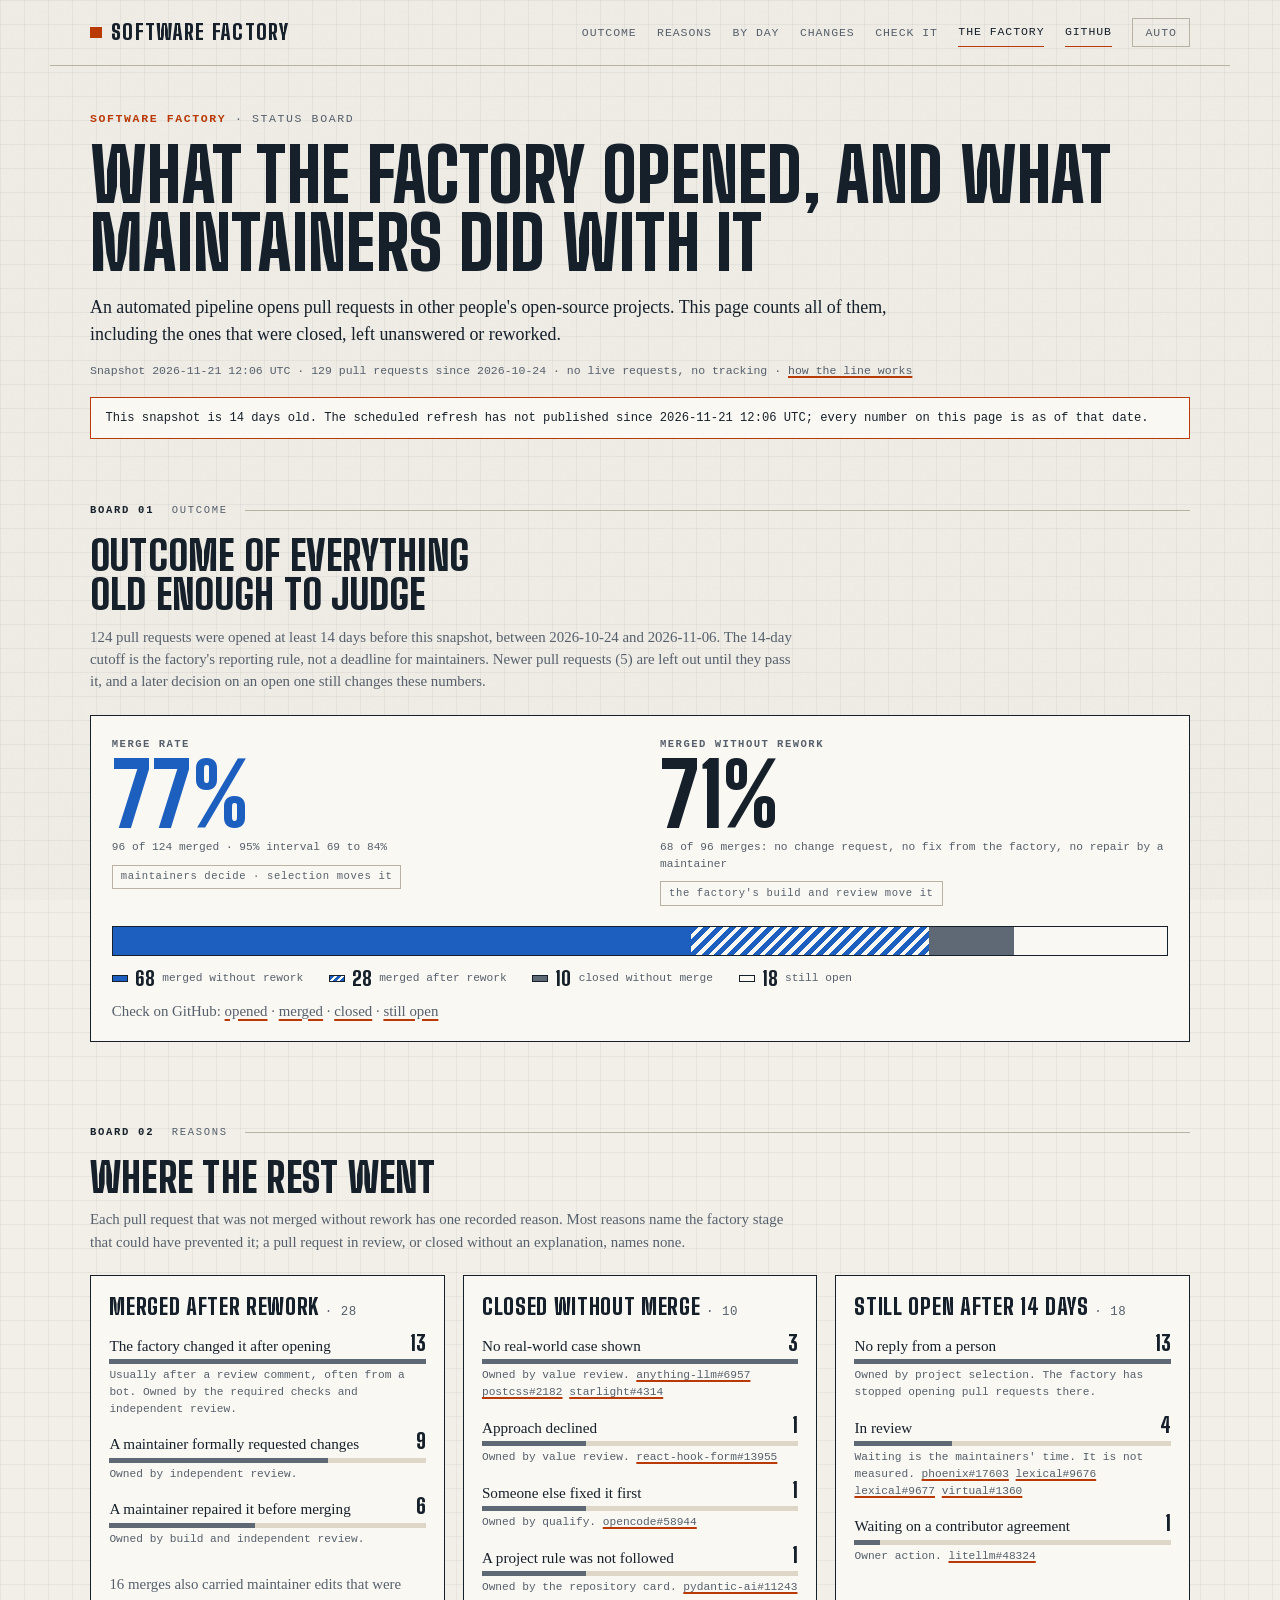
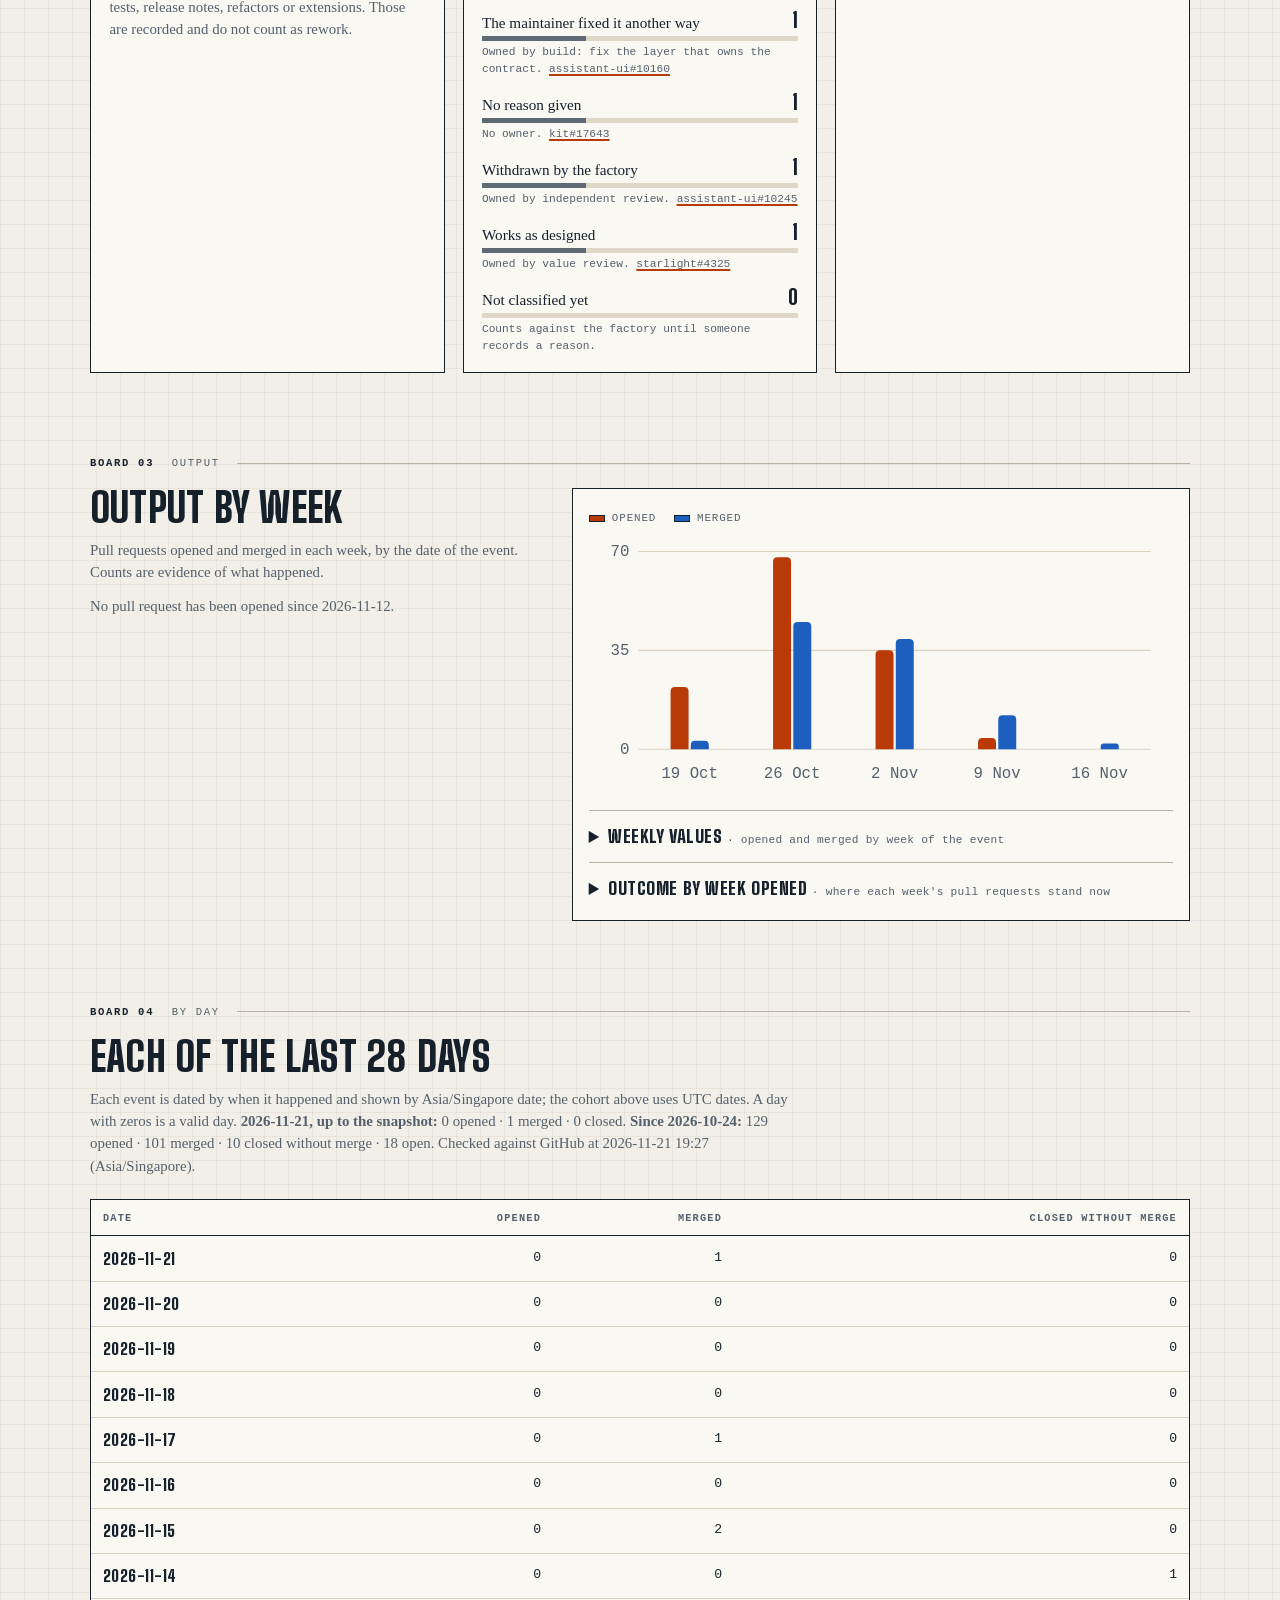
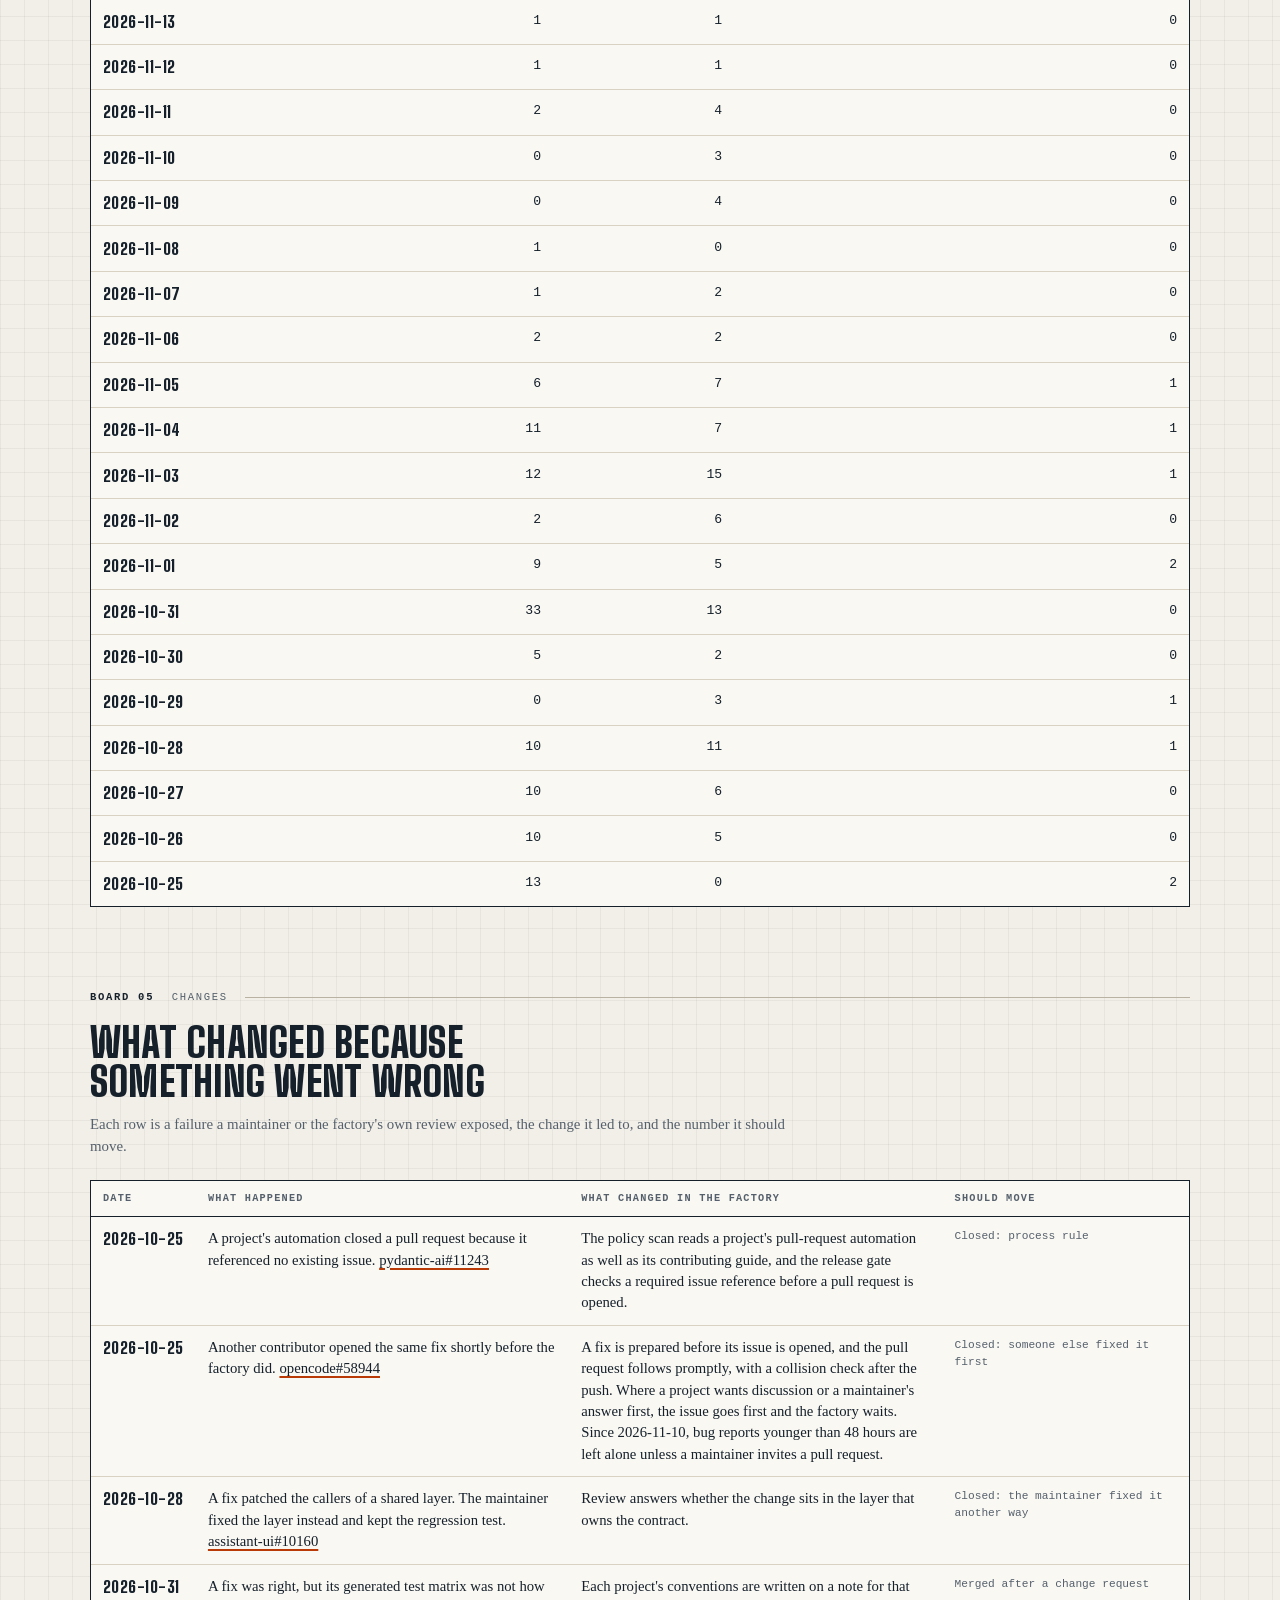
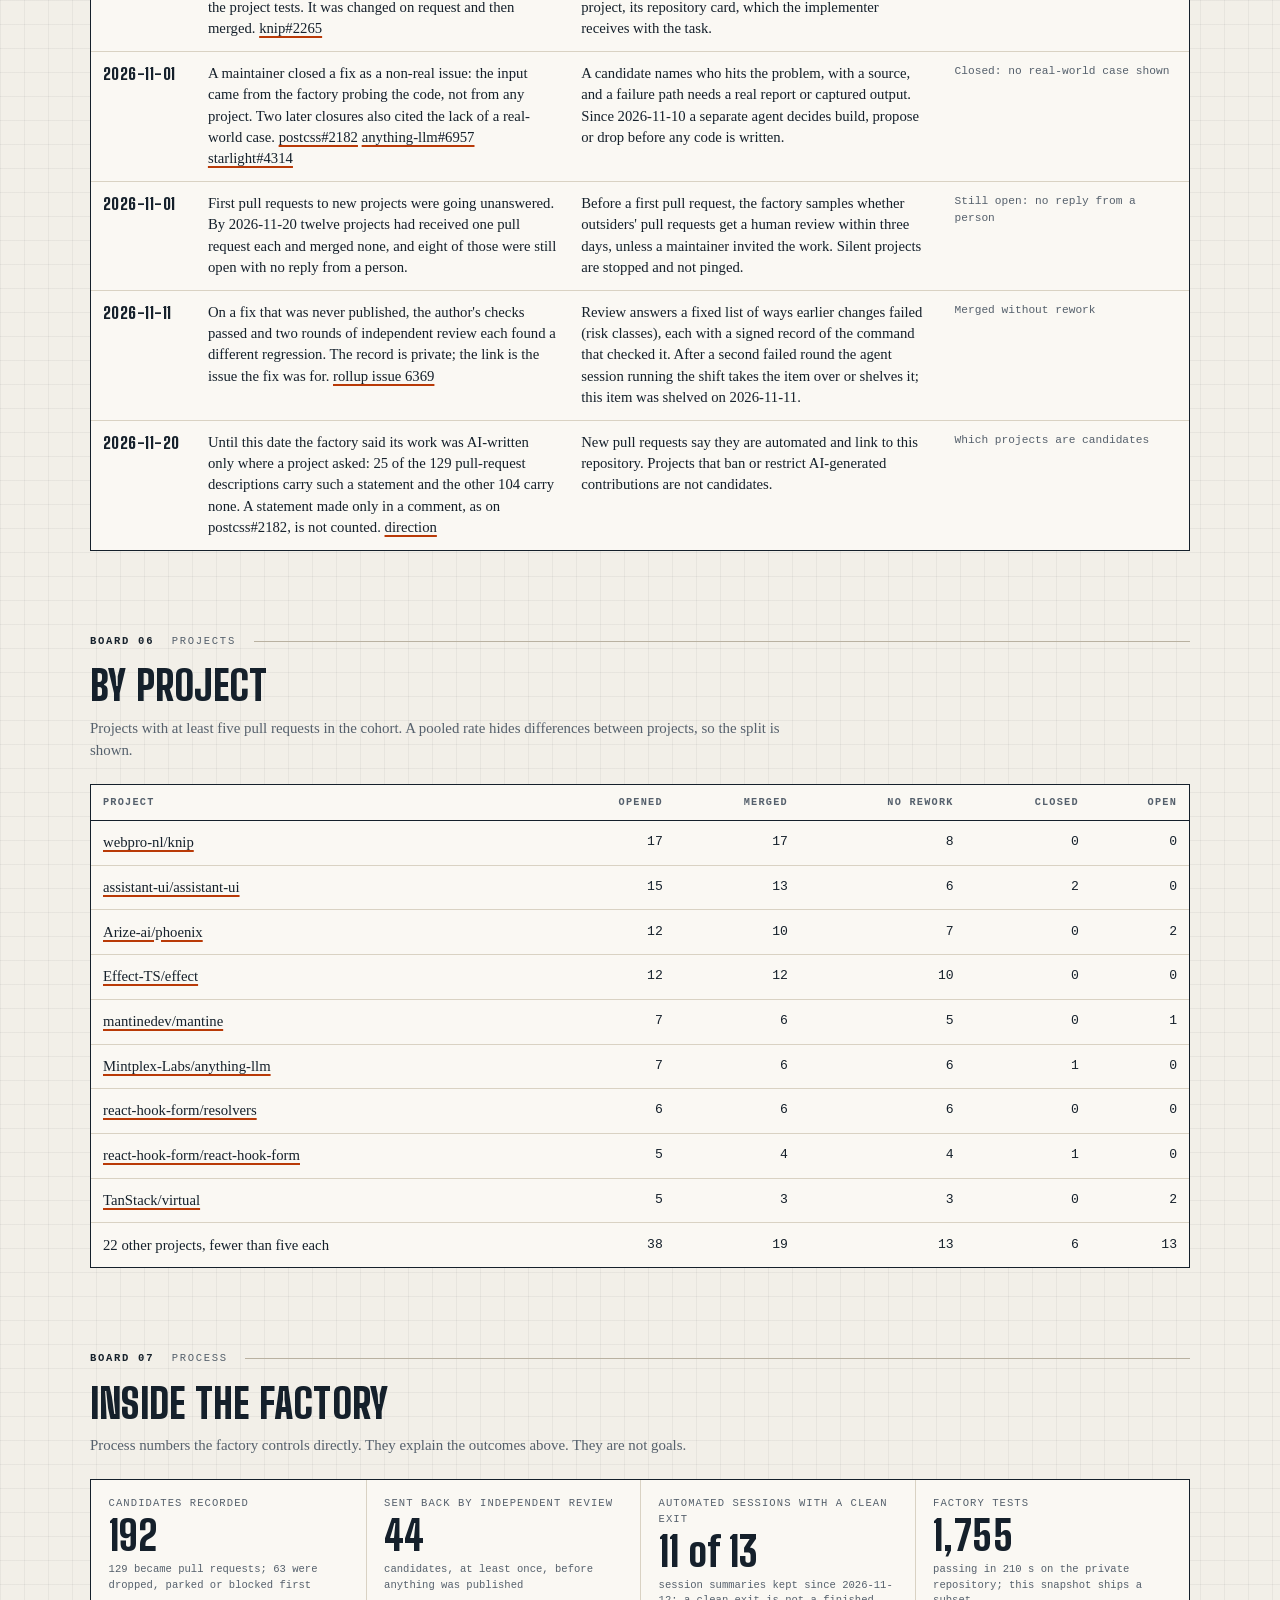
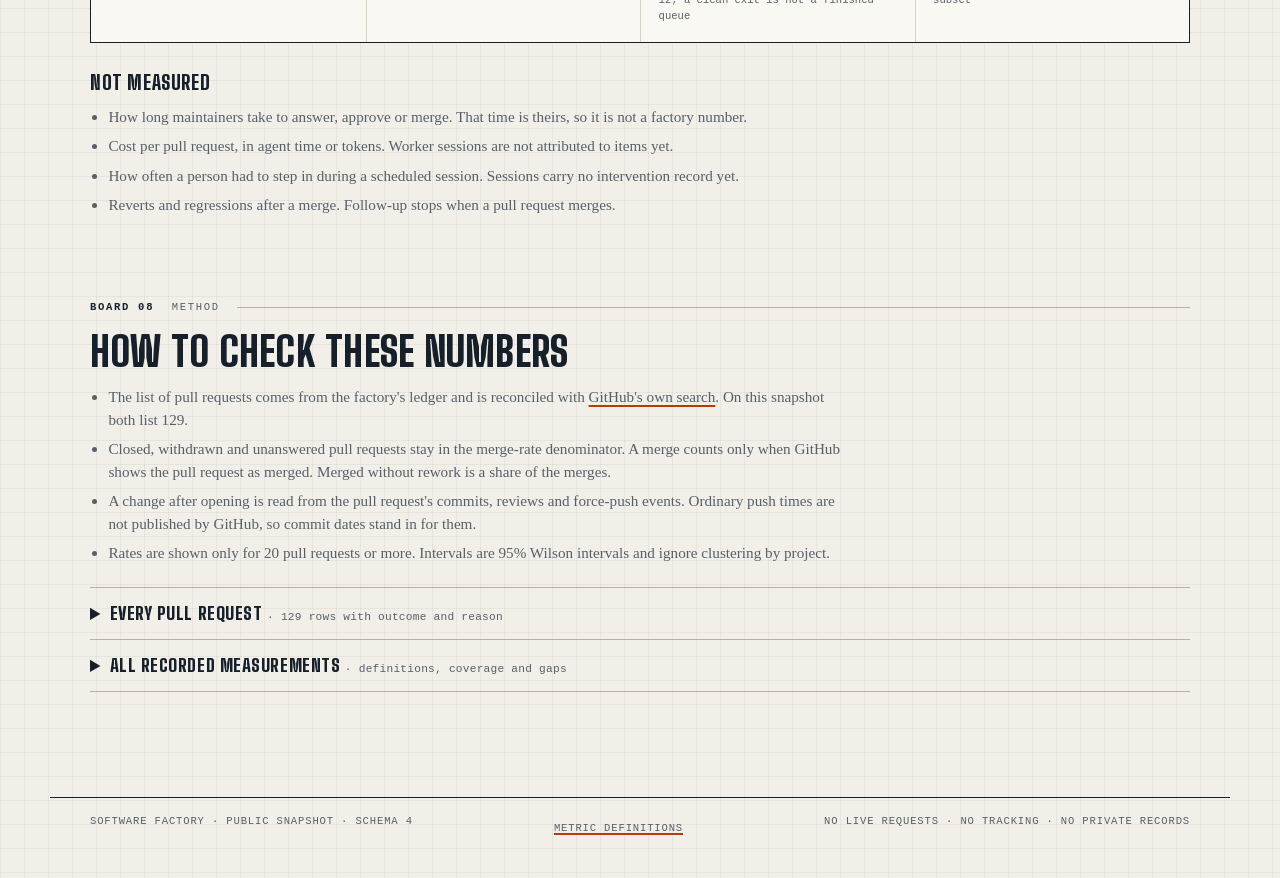
==== commit d7a832c6: "Update public factory snapshot Factory-Public-Snapshot: 1" ====
--- a/site/board.html
+++ b/site/board.html
@@ -238,7 +238,7 @@
 <p class="eyebrow"><b>Software Factory</b> · status board</p>
 <h1>What the factory opened, and what maintainers did with it</h1>
 <p class="lead">An automated pipeline opens pull requests in other people's open-source projects. This page counts all of them, including the ones that were closed, left unanswered or reworked.</p>
-<p class="asof">Snapshot <time id="generated" datetime="2026-11-21T11:28:42+00:00">2026-11-21 11:28 UTC</time> · 129 pull requests since 2026-10-24 · no live requests, no tracking · <a href="./">how the line works</a></p>
+<p class="asof">Snapshot <time id="generated" datetime="2026-11-21T12:06:47+00:00">2026-11-21 12:06 UTC</time> · 129 pull requests since 2026-10-24 · no live requests, no tracking · <a href="./">how the line works</a></p>
 <p class="stale" id="stale" role="status"></p>
 </section>
 
@@ -356,7 +356,7 @@
 <div class="fact"><span class="small">Candidates recorded</span><strong>192</strong><span class="small">129 became pull requests; 63 were dropped, parked or blocked first</span></div>
 <div class="fact"><span class="small">Sent back by independent review</span><strong>44</strong><span class="small">candidates, at least once, before anything was published</span></div>
 <div class="fact"><span class="small">Automated sessions with a clean exit</span><strong>11 of 13</strong><span class="small">session summaries kept since 2026-11-12; a clean exit is not a finished queue</span></div>
-<div class="fact"><span class="small">Factory tests</span><strong>1,755</strong><span class="small">passing in 239 s on the private repository; this snapshot ships a subset</span></div>
+<div class="fact"><span class="small">Factory tests</span><strong>1,755</strong><span class="small">passing in 210 s on the private repository; this snapshot ships a subset</span></div>
 </div>
 <h3 class="sub-h">Not measured</h3>
 <ul class="plain">
@@ -380,12 +380,12 @@
 <details><summary>Every pull request <span>· 129 rows with outcome and reason</span></summary><div class="table-scroll" tabindex="0" role="region" aria-label="Every pull request"><table><thead><tr><th scope="col">Pull request</th><th scope="col">Opened</th><th scope="col">Outcome</th><th scope="col">Reason</th></tr></thead><tbody>
 <tr><td><a href="https://github.com/cline/cline/pull/15325">cline/cline#15325</a></td><td>2026-10-24</td><td>Still open</td><td>No reply from a person</td></tr><tr><td><a href="https://github.com/oxc-project/oxc/pull/28150">oxc-project/oxc#28150</a></td><td>2026-10-24</td><td>Still open</td><td>No reply from a person</td></tr><tr><td><a href="https://github.com/webpro-nl/knip/pull/2212">webpro-nl/knip#2212</a></td><td>2026-10-24</td><td>Merged after rework</td><td>A maintainer formally requested changes</td></tr><tr><td><a href="https://github.com/anomalyco/opencode/pull/58944">anomalyco/opencode#58944</a></td><td>2026-10-25</td><td>Closed without merge</td><td>Someone else fixed it first <a href="https://github.com/anomalyco/opencode/pull/58944#issuecomment-6396423279">evidence</a></td></tr><tr><td><a href="https://github.com/arize-ai/phoenix/pull/17246">Arize-ai/phoenix#17246</a></td><td>2026-10-25</td><td>Merged without rework</td><td>—</td></tr><tr><td><a href="https://github.com/arize-ai/phoenix/pull/17253">Arize-ai/phoenix#17253</a></td><td>2026-10-25</td><td>Merged without rework</td><td>—</td></tr><tr><td><a href="https://github.com/arize-ai/phoenix/pull/17255">Arize-ai/phoenix#17255</a></td><td>2026-10-25</td><td>Merged after rework</td><td>The factory changed it after opening</td></tr><tr><td><a href="https://github.com/assistant-ui/assistant-ui/pull/10111">assistant-ui/assistant-ui#10111</a></td><td>2026-10-25</td><td>Merged without rework</td><td>—</td></tr><tr><td><a href="https://github.com/berriai/litellm/pull/48324">BerriAI/litellm#48324</a></td><td>2026-10-25</td><td>Still open</td><td>Waiting on a contributor agreement</td></tr><tr><td><a href="https://github.com/copilotkit/copilotkit/pull/7979">CopilotKit/CopilotKit#7979</a></td><td>2026-10-25</td><td>Still open</td><td>No reply from a person</td></tr><tr><td><a href="https://github.com/langchain-ai/langchainjs/pull/12033">langchain-ai/langchainjs#12033</a></td><td>2026-10-25</td><td>Still open</td><td>No reply from a person</td></tr><tr><td><a href="https://github.com/langfuse/langfuse/pull/19340">langfuse/langfuse#19340</a></td><td>2026-10-25</td><td>Still open</td><td>No reply from a person</td></tr><tr><td><a href="https://github.com/mantinedev/mantine/pull/9321">mantinedev/mantine#9321</a></td><td>2026-10-25</td><td>Merged without rework</td><td>—</td></tr><tr><td><a href="https://github.com/mantinedev/mantine/pull/9327">mantinedev/mantine#9327</a></td><td>2026-10-25</td><td>Merged without rework</td><td>—</td></tr><tr><td><a href="https://github.com/meta/lexical/pull/9464">meta/lexical#9464</a></td><td>2026-10-25</td><td>Merged without rework</td><td>— <a href="https://github.com/facebook/lexical/commit/55de812804953b474ef08fbd34a1abcaf7515f2e">evidence</a></td></tr><tr><td><a href="https://github.com/mintplex-labs/anything-llm/pull/6840">Mintplex-Labs/anything-llm#6840</a></td><td>2026-10-25</td><td>Merged without rework</td><td>—</td></tr><tr><td><a href="https://github.com/pydantic/pydantic-ai/pull/11243">pydantic/pydantic-ai#11243</a></td><td>2026-10-25</td><td>Closed without merge</td><td>A project rule was not followed <a href="https://github.com/pydantic/pydantic-ai/pull/11243#issuecomment-6397541005">evidence</a></td></tr><tr><td><a href="https://github.com/solidjs/solid/pull/4266">solidjs/solid#4266</a></td><td>2026-10-25</td><td>Merged without rework</td><td>—</td></tr><tr><td><a href="https://github.com/tambo-ai/tambo/pull/3041">tambo-ai/tambo#3041</a></td><td>2026-10-25</td><td>Still open</td><td>No reply from a person</td></tr><tr><td><a href="https://github.com/upstash/context7/pull/3530">upstash/context7#3530</a></td><td>2026-10-25</td><td>Merged without rework</td><td>—</td></tr><tr><td><a href="https://github.com/vercel/ai/pull/24037">vercel/ai#24037</a></td><td>2026-10-25</td><td>Merged without rework</td><td>—</td></tr><tr><td><a href="https://github.com/withastro/starlight/pull/4299">withastro/starlight#4299</a></td><td>2026-10-25</td><td>Merged after rework</td><td>A maintainer formally requested changes</td></tr><tr><td><a href="https://github.com/arize-ai/phoenix/pull/17270">Arize-ai/phoenix#17270</a></td><td>2026-10-26</td><td>Merged without rework</td><td>—</td></tr><tr><td><a href="https://github.com/arize-ai/phoenix/pull/17283">Arize-ai/phoenix#17283</a></td><td>2026-10-26</td><td>Merged after rework</td><td>The factory changed it after opening</td></tr><tr><td><a href="https://github.com/assistant-ui/assistant-ui/pull/10129">assistant-ui/assistant-ui#10129</a></td><td>2026-10-26</td><td>Merged without rework</td><td>—</td></tr><tr><td><a href="https://github.com/assistant-ui/assistant-ui/pull/10130">assistant-ui/assistant-ui#10130</a></td><td>2026-10-26</td><td>Merged without rework</td><td>—</td></tr><tr><td><a href="https://github.com/assistant-ui/assistant-ui/pull/10131">assistant-ui/assistant-ui#10131</a></td><td>2026-10-26</td><td>Merged without rework</td><td>—</td></tr><tr><td><a href="https://github.com/mantinedev/mantine/pull/9328">mantinedev/mantine#9328</a></td><td>2026-10-26</td><td>Merged without rework</td><td>—</td></tr><tr><td><a href="https://github.com/mantinedev/mantine/pull/9333">mantinedev/mantine#9333</a></td><td>2026-10-26</td><td>Merged without rework</td><td>—</td></tr><tr><td><a href="https://github.com/webpro-nl/knip/pull/2223">webpro-nl/knip#2223</a></td><td>2026-10-26</td><td>Merged after rework</td><td>A maintainer formally requested changes</td></tr><tr><td><a href="https://github.com/webpro-nl/knip/pull/2224">webpro-nl/knip#2224</a></td><td>2026-10-26</td><td>Merged after rework</td><td>A maintainer formally requested changes</td></tr><tr><td><a href="https://github.com/arize-ai/phoenix/pull/17295">Arize-ai/phoenix#17295</a></td><td>2026-10-27</td><td>Merged without rework</td><td>—</td></tr><tr><td><a href="https://github.com/react-hook-form/react-hook-form/pull/13950">react-hook-form/react-hook-form#13950</a></td><td>2026-10-27</td><td>Merged without rework</td><td>—</td></tr><tr><td><a href="https://github.com/webpro-nl/knip/pull/2228">webpro-nl/knip#2228</a></td><td>2026-10-27</td><td>Merged without rework</td><td>—</td></tr><tr><td><a href="https://github.com/assistant-ui/assistant-ui/pull/10155">assistant-ui/assistant-ui#10155</a></td><td>2026-10-28</td><td>Merged without rework</td><td>—</td></tr><tr><td><a href="https://github.com/assistant-ui/assistant-ui/pull/10156">assistant-ui/assistant-ui#10156</a></td><td>2026-10-28</td><td>Merged after rework</td><td>A maintainer repaired it before merging <a href="https://github.com/assistant-ui/assistant-ui/commit/687ad1fa6dbfaa543b4df2ab50ef713ec1dd72c8">evidence</a></td></tr><tr><td><a href="https://github.com/assistant-ui/assistant-ui/pull/10160">assistant-ui/assistant-ui#10160</a></td><td>2026-10-28</td><td>Closed without merge</td><td>The maintainer fixed it another way <a href="https://github.com/assistant-ui/assistant-ui/pull/10160#issuecomment-6461494607">evidence</a></td></tr><tr><td><a href="https://github.com/langgenius/dify/pull/44921">langgenius/dify#44921</a></td><td>2026-10-28</td><td>Still open</td><td>No reply from a person</td></tr><tr><td><a href="https://github.com/react-hook-form/react-hook-form/pull/13955">react-hook-form/react-hook-form#13955</a></td><td>2026-10-28</td><td>Closed without merge</td><td>Approach declined <a href="https://github.com/react-hook-form/react-hook-form/pull/13955#issuecomment-6482620725">evidence</a></td></tr><tr><td><a href="https://github.com/react-hook-form/react-hook-form/pull/13956">react-hook-form/react-hook-form#13956</a></td><td>2026-10-28</td><td>Merged without rework</td><td>—</td></tr><tr><td><a href="https://github.com/react-hook-form/resolvers/pull/886">react-hook-form/resolvers#886</a></td><td>2026-10-28</td><td>Merged without rework</td><td>—</td></tr><tr><td><a href="https://github.com/tanstack/virtual/pull/1344">TanStack/virtual#1344</a></td><td>2026-10-28</td><td>Merged without rework</td><td>—</td></tr><tr><td><a href="https://github.com/unocss/unocss/pull/5400">unocss/unocss#5400</a></td><td>2026-10-28</td><td>Merged without rework</td><td>—</td></tr><tr><td><a href="https://github.com/arize-ai/phoenix/pull/17442">Arize-ai/phoenix#17442</a></td><td>2026-10-30</td><td>Merged without rework</td><td>—</td></tr><tr><td><a href="https://github.com/arize-ai/phoenix/pull/17444">Arize-ai/phoenix#17444</a></td><td>2026-10-30</td><td>Merged without rework</td><td>—</td></tr><tr><td><a href="https://github.com/mintplex-labs/anything-llm/pull/6901">Mintplex-Labs/anything-llm#6901</a></td><td>2026-10-30</td><td>Merged without rework</td><td>—</td></tr><tr><td><a href="https://github.com/mintplex-labs/anything-llm/pull/6902">Mintplex-Labs/anything-llm#6902</a></td><td>2026-10-30</td><td>Merged without rework</td><td>— <a href="https://github.com/mintplex-labs/anything-llm/commit/a6f637040c257719575fcb87a81f4e0d32eda846">evidence</a></td></tr><tr><td><a href="https://github.com/solidjs/solid/pull/4497">solidjs/solid#4497</a></td><td>2026-10-30</td><td>Merged without rework</td><td>—</td></tr><tr><td><a href="https://github.com/tanstack/virtual/pull/1353">TanStack/virtual#1353</a></td><td>2026-10-30</td><td>Merged without rework</td><td>—</td></tr><tr><td><a href="https://github.com/theofidry/awesome-mutation-testing/pull/103">theofidry/awesome-mutation-testing#103</a></td><td>2026-10-30</td><td>Merged without rework</td><td>—</td></tr><tr><td><a href="https://github.com/arize-ai/phoenix/pull/17491">Arize-ai/phoenix#17491</a></td><td>2026-10-31</td><td>Still open</td><td>No reply from a person</td></tr><tr><td><a href="https://github.com/arize-ai/phoenix/pull/17493">Arize-ai/phoenix#17493</a></td><td>2026-10-31</td><td>Merged after rework</td><td>The factory changed it after opening</td></tr><tr><td><a href="https://github.com/assistant-ui/assistant-ui/pull/10245">assistant-ui/assistant-ui#10245</a></td><td>2026-10-31</td><td>Closed without merge</td><td>Withdrawn by the factory <a href="https://github.com/assistant-ui/assistant-ui/pull/10245#issuecomment-6537821780">evidence</a></td></tr><tr><td><a href="https://github.com/assistant-ui/assistant-ui/pull/10248">assistant-ui/assistant-ui#10248</a></td><td>2026-10-31</td><td>Merged after rework</td><td>The factory changed it after opening</td></tr><tr><td><a href="https://github.com/assistant-ui/assistant-ui/pull/10249">assistant-ui/assistant-ui#10249</a></td><td>2026-10-31</td><td>Merged after rework</td><td>The factory changed it after opening <a href="https://github.com/assistant-ui/assistant-ui/commit/b7a709f2cb88c3bb75d00230120c9aed8ca9f02f">evidence</a></td></tr><tr><td><a href="https://github.com/assistant-ui/assistant-ui/pull/10250">assistant-ui/assistant-ui#10250</a></td><td>2026-10-31</td><td>Merged after rework</td><td>The factory changed it after opening <a href="https://github.com/assistant-ui/assistant-ui/commit/d2db9836c27f5b890e7e8b9f049cc259c8d89ec8">evidence</a></td></tr><tr><td><a href="https://github.com/effect-ts/effect/pull/10221">Effect-TS/effect#10221</a></td><td>2026-10-31</td><td>Merged without rework</td><td>— <a href="https://github.com/effect-ts/effect/commit/39c33a2ef8d54af999490f4bc5f072ae59d5ba40">evidence</a></td></tr><tr><td><a href="https://github.com/effect-ts/effect/pull/10233">Effect-TS/effect#10233</a></td><td>2026-10-31</td><td>Merged without rework</td><td>— <a href="https://github.com/effect-ts/effect/commit/7e13cebe622f0d60f27c1f147c15df990af7dfda">evidence</a></td></tr><tr><td><a href="https://github.com/effect-ts/effect/pull/10236">Effect-TS/effect#10236</a></td><td>2026-10-31</td><td>Merged without rework</td><td>— <a href="https://github.com/effect-ts/effect/commit/959c6222c04b9f8c5eaada165e780e84385538fc">evidence</a></td></tr><tr><td><a href="https://github.com/effect-ts/effect/pull/10240">Effect-TS/effect#10240</a></td><td>2026-10-31</td><td>Merged without rework</td><td>— <a href="https://github.com/effect-ts/effect/commit/3030273c4d437ec0f715cce8c40f8b2a8dcdc3cd">evidence</a></td></tr><tr><td><a href="https://github.com/h3js/h3/pull/1624">h3js/h3#1624</a></td><td>2026-10-31</td><td>Merged after rework</td><td>A maintainer repaired it before merging <a href="https://github.com/h3js/h3/commit/15604854ac270f829cccc0a980300fee19cb1536">evidence</a></td></tr><tr><td><a href="https://github.com/meta/lexical/pull/9669">meta/lexical#9669</a></td><td>2026-10-31</td><td>Merged after rework</td><td>The factory changed it after opening</td></tr><tr><td><a href="https://github.com/meta/lexical/pull/9676">meta/lexical#9676</a></td><td>2026-10-31</td><td>Still open</td><td>In review</td></tr><tr><td><a href="https://github.com/meta/lexical/pull/9677">meta/lexical#9677</a></td><td>2026-10-31</td><td>Still open</td><td>In review</td></tr><tr><td><a href="https://github.com/mintplex-labs/anything-llm/pull/6919">Mintplex-Labs/anything-llm#6919</a></td><td>2026-10-31</td><td>Merged without rework</td><td>—</td></tr><tr><td><a href="https://github.com/mintplex-labs/anything-llm/pull/6926">Mintplex-Labs/anything-llm#6926</a></td><td>2026-10-31</td><td>Merged without rework</td><td>— <a href="https://github.com/mintplex-labs/anything-llm/commit/39fce0020990261ad2ac9992c7f6826d422e0867">evidence</a></td></tr><tr><td><a href="https://github.com/mintplex-labs/anything-llm/pull/6928">Mintplex-Labs/anything-llm#6928</a></td><td>2026-10-31</td><td>Merged without rework</td><td>—</td></tr><tr><td><a href="https://github.com/postcss/postcss/pull/2182">postcss/postcss#2182</a></td><td>2026-10-31</td><td>Closed without merge</td><td>No real-world case shown <a href="https://github.com/postcss/postcss/pull/2182#issuecomment-6554919148">evidence</a></td></tr><tr><td><a href="https://github.com/react-hook-form/resolvers/pull/889">react-hook-form/resolvers#889</a></td><td>2026-10-31</td><td>Merged without rework</td><td>—</td></tr><tr><td><a href="https://github.com/rollup/rollup/pull/6620">rollup/rollup#6620</a></td><td>2026-10-31</td><td>Merged without rework</td><td>—</td></tr><tr><td><a href="https://github.com/solidjs/solid/pull/4531">solidjs/solid#4531</a></td><td>2026-10-31</td><td>Merged without rework</td><td>—</td></tr><tr><td><a href="https://github.com/sveltejs/kit/pull/17590">sveltejs/kit#17590</a></td><td>2026-10-31</td><td>Merged without rework</td><td>—</td></tr><tr><td><a href="https://github.com/tanstack/virtual/pull/1356">TanStack/virtual#1356</a></td><td>2026-10-31</td><td>Merged without rework</td><td>—</td></tr><tr><td><a href="https://github.com/vercel/ai/pull/24306">vercel/ai#24306</a></td><td>2026-10-31</td><td>Merged without rework</td><td>—</td></tr><tr><td><a href="https://github.com/vercel/ai/pull/24313">vercel/ai#24313</a></td><td>2026-10-31</td><td>Merged without rework</td><td>—</td></tr><tr><td><a href="https://github.com/vuejs/core/pull/16074">vuejs/core#16074</a></td><td>2026-10-31</td><td>Still open</td><td>No reply from a person</td></tr><tr><td><a href="https://github.com/webpro-nl/knip/pull/2265">webpro-nl/knip#2265</a></td><td>2026-10-31</td><td>Merged after rework</td><td>A maintainer formally requested changes</td></tr><tr><td><a href="https://github.com/webpro-nl/knip/pull/2266">webpro-nl/knip#2266</a></td><td>2026-10-31</td><td>Merged after rework</td><td>A maintainer formally requested changes</td></tr><tr><td><a href="https://github.com/webpro-nl/knip/pull/2267">webpro-nl/knip#2267</a></td><td>2026-10-31</td><td>Merged without rework</td><td>—</td></tr><tr><td><a href="https://github.com/webpro-nl/knip/pull/2269">webpro-nl/knip#2269</a></td><td>2026-10-31</td><td>Merged without rework</td><td>—</td></tr><tr><td><a href="https://github.com/webpro-nl/knip/pull/2270">webpro-nl/knip#2270</a></td><td>2026-10-31</td><td>Merged without rework</td><td>—</td></tr><tr><td><a href="https://github.com/webpro-nl/knip/pull/2271">webpro-nl/knip#2271</a></td><td>2026-10-31</td><td>Merged without rework</td><td>—</td></tr><tr><td><a href="https://github.com/webpro-nl/knip/pull/2272">webpro-nl/knip#2272</a></td><td>2026-10-31</td><td>Merged without rework</td><td>—</td></tr><tr><td><a href="https://github.com/webpro-nl/knip/pull/2273">webpro-nl/knip#2273</a></td><td>2026-10-31</td><td>Merged without rework</td><td>—</td></tr><tr><td><a href="https://github.com/webpro-nl/knip/pull/2274">webpro-nl/knip#2274</a></td><td>2026-10-31</td><td>Merged after rework</td><td>A maintainer formally requested changes</td></tr><tr><td><a href="https://github.com/webpro-nl/knip/pull/2275">webpro-nl/knip#2275</a></td><td>2026-10-31</td><td>Merged without rework</td><td>—</td></tr><tr><td><a href="https://github.com/withastro/starlight/pull/4314">withastro/starlight#4314</a></td><td>2026-10-31</td><td>Closed without merge</td><td>No real-world case shown <a href="https://github.com/withastro/starlight/issues/4313#issuecomment-6661017822">evidence</a></td></tr><tr><td><a href="https://github.com/withastro/starlight/pull/4316">withastro/starlight#4316</a></td><td>2026-10-31</td><td>Merged after rework</td><td>A maintainer formally requested changes</td></tr><tr><td><a href="https://github.com/react-hook-form/react-hook-form/pull/13975">react-hook-form/react-hook-form#13975</a></td><td>2026-11-01</td><td>Merged without rework</td><td>—</td></tr><tr><td><a href="https://github.com/vercel/ai/pull/24322">vercel/ai#24322</a></td><td>2026-11-01</td><td>Still open</td><td>No reply from a person</td></tr><tr><td><a href="https://github.com/assistant-ui/assistant-ui/pull/10286">assistant-ui/assistant-ui#10286</a></td><td>2026-11-02</td><td>Merged after rework</td><td>The factory changed it after opening</td></tr><tr><td><a href="https://github.com/assistant-ui/assistant-ui/pull/10291">assistant-ui/assistant-ui#10291</a></td><td>2026-11-02</td><td>Merged without rework</td><td>—</td></tr><tr><td><a href="https://github.com/effect-ts/effect/pull/10296">Effect-TS/effect#10296</a></td><td>2026-11-02</td><td>Merged without rework</td><td>— <a href="https://github.com/effect-ts/effect/commit/7740557afa9d25c2e4f9da1fecbc4a8e98192742">evidence</a></td></tr><tr><td><a href="https://github.com/effect-ts/effect/pull/10297">Effect-TS/effect#10297</a></td><td>2026-11-02</td><td>Merged without rework</td><td>— <a href="https://github.com/effect-ts/effect/commit/020f9fc9ae1b1c13ee89dd2a5e95fdf0f2d93f97">evidence</a></td></tr><tr><td><a href="https://github.com/react-hook-form/react-hook-form/pull/13978">react-hook-form/react-hook-form#13978</a></td><td>2026-11-02</td><td>Merged without rework</td><td>—</td></tr><tr><td><a href="https://github.com/react-hook-form/resolvers/pull/890">react-hook-form/resolvers#890</a></td><td>2026-11-02</td><td>Merged without rework</td><td>—</td></tr><tr><td><a href="https://github.com/rollup/rollup/pull/6625">rollup/rollup#6625</a></td><td>2026-11-02</td><td>Merged after rework</td><td>The factory changed it after opening</td></tr><tr><td><a href="https://github.com/sveltejs/kit/pull/17616">sveltejs/kit#17616</a></td><td>2026-11-02</td><td>Still open</td><td>No reply from a person</td></tr><tr><td><a href="https://github.com/withastro/starlight/pull/4325">withastro/starlight#4325</a></td><td>2026-11-02</td><td>Closed without merge</td><td>Works as designed <a href="https://github.com/withastro/starlight/issues/4324#issuecomment-6601950484">evidence</a></td></tr><tr><td><a href="https://github.com/arize-ai/phoenix/pull/17560">Arize-ai/phoenix#17560</a></td><td>2026-11-03</td><td>Merged without rework</td><td>—</td></tr><tr><td><a href="https://github.com/assistant-ui/assistant-ui/pull/10298">assistant-ui/assistant-ui#10298</a></td><td>2026-11-03</td><td>Merged after rework</td><td>The factory changed it after opening <a href="https://github.com/assistant-ui/assistant-ui/commit/92923cb7f23116f857fa3d1f59269402db22a1c2">evidence</a></td></tr><tr><td><a href="https://github.com/effect-ts/effect/pull/10321">Effect-TS/effect#10321</a></td><td>2026-11-03</td><td>Merged after rework</td><td>A maintainer repaired it before merging <a href="https://github.com/effect-ts/effect/commit/a72b5eb8a47f9f5dd6eba6a9de6d52c7de3c4bed">evidence</a></td></tr><tr><td><a href="https://github.com/mintplex-labs/anything-llm/pull/6957">Mintplex-Labs/anything-llm#6957</a></td><td>2026-11-03</td><td>Closed without merge</td><td>No real-world case shown <a href="https://github.com/Mintplex-Labs/anything-llm/pull/6957#issuecomment-6615854329">evidence</a></td></tr><tr><td><a href="https://github.com/react-hook-form/resolvers/pull/891">react-hook-form/resolvers#891</a></td><td>2026-11-03</td><td>Merged without rework</td><td>—</td></tr><tr><td><a href="https://github.com/tanstack/virtual/pull/1360">TanStack/virtual#1360</a></td><td>2026-11-03</td><td>Still open</td><td>In review</td></tr><tr><td><a href="https://github.com/webpro-nl/knip/pull/2295">webpro-nl/knip#2295</a></td><td>2026-11-03</td><td>Merged after rework</td><td>A maintainer formally requested changes</td></tr><tr><td><a href="https://github.com/arize-ai/phoenix/pull/17603">Arize-ai/phoenix#17603</a></td><td>2026-11-04</td><td>Still open</td><td>In review</td></tr><tr><td><a href="https://github.com/assistant-ui/assistant-ui/pull/10312">assistant-ui/assistant-ui#10312</a></td><td>2026-11-04</td><td>Merged after rework</td><td>The factory changed it after opening <a href="https://github.com/assistant-ui/assistant-ui/commit/42c38068365e19b78447fec6f755e7fea9a330ce">evidence</a></td></tr><tr><td><a href="https://github.com/effect-ts/effect/pull/10370">Effect-TS/effect#10370</a></td><td>2026-11-04</td><td>Merged without rework</td><td>— <a href="https://github.com/effect-ts/effect/commit/f0cf18604951ab3890aefaf8d0862aedda798cba">evidence</a></td></tr><tr><td><a href="https://github.com/effect-ts/effect/pull/10371">Effect-TS/effect#10371</a></td><td>2026-11-04</td><td>Merged without rework</td><td>— <a href="https://github.com/effect-ts/effect/commit/956f2a3489b694277363d7d45edbcec045e8a33a">evidence</a></td></tr><tr><td><a href="https://github.com/effect-ts/effect/pull/10373">Effect-TS/effect#10373</a></td><td>2026-11-04</td><td>Merged without rework</td><td>— <a href="https://github.com/effect-ts/effect/commit/33cc4a1b52716f9b61ce885939aa260caf6a88a5">evidence</a></td></tr><tr><td><a href="https://github.com/mantinedev/mantine/pull/9381">mantinedev/mantine#9381</a></td><td>2026-11-04</td><td>Merged without rework</td><td>—</td></tr><tr><td><a href="https://github.com/mantinedev/mantine/pull/9382">mantinedev/mantine#9382</a></td><td>2026-11-04</td><td>Merged after rework</td><td>A maintainer repaired it before merging <a href="https://github.com/mantinedev/mantine/commit/601c334bafa3467340278ee4ccafe63ac18ea51b">evidence</a></td></tr><tr><td><a href="https://github.com/react-hook-form/resolvers/pull/892">react-hook-form/resolvers#892</a></td><td>2026-11-04</td><td>Merged without rework</td><td>—</td></tr><tr><td><a href="https://github.com/rollup/rollup/pull/6628">rollup/rollup#6628</a></td><td>2026-11-04</td><td>Merged after rework</td><td>The factory changed it after opening</td></tr><tr><td><a href="https://github.com/sveltejs/kit/pull/17643">sveltejs/kit#17643</a></td><td>2026-11-04</td><td>Closed without merge</td><td>No reason given <a href="https://github.com/sveltejs/kit/pull/17643">evidence</a></td></tr><tr><td><a href="https://github.com/tanstack/virtual/pull/1368">TanStack/virtual#1368</a></td><td>2026-11-04</td><td>Still open</td><td>No reply from a person</td></tr><tr><td><a href="https://github.com/webpro-nl/knip/pull/2302">webpro-nl/knip#2302</a></td><td>2026-11-04</td><td>Merged after rework</td><td>The factory changed it after opening</td></tr><tr><td><a href="https://github.com/webpro-nl/knip/pull/2309">webpro-nl/knip#2309</a></td><td>2026-11-04</td><td>Merged after rework</td><td>A maintainer repaired it before merging <a href="https://github.com/webpro-nl/knip/commit/0f4ba71bd61cb146b9cfe31a89c12590ba9121cd">evidence</a></td></tr><tr><td><a href="https://github.com/mantinedev/mantine/pull/9387">mantinedev/mantine#9387</a></td><td>2026-11-05</td><td>Still open</td><td>No reply from a person</td></tr><tr><td><a href="https://github.com/rollup/rollup/pull/6630">rollup/rollup#6630</a></td><td>2026-11-05</td><td>Merged without rework</td><td>—</td></tr><tr><td><a href="https://github.com/effect-ts/effect/pull/10419">Effect-TS/effect#10419</a></td><td>2026-11-06</td><td>Merged without rework</td><td>— <a href="https://github.com/effect-ts/effect/commit/62f426b40e3190d69ab9ca36d58257b8cf7a182d">evidence</a></td></tr><tr><td><a href="https://github.com/effect-ts/effect/pull/10432">Effect-TS/effect#10432</a></td><td>2026-11-06</td><td>Merged after rework</td><td>A maintainer repaired it before merging <a href="https://github.com/effect-ts/effect/commit/ff1d426fa66798d4383464455a226c8be29c0d6d">evidence</a></td></tr><tr><td><a href="https://github.com/react-hook-form/resolvers/pull/893">react-hook-form/resolvers#893</a></td><td>2026-11-06</td><td>Merged without rework</td><td>—</td></tr><tr><td><a href="https://github.com/webpro-nl/knip/pull/2330">webpro-nl/knip#2330</a></td><td>2026-11-08</td><td>Merged without rework</td><td>—</td></tr><tr><td><a href="https://github.com/effect-ts/effect/pull/10534">Effect-TS/effect#10534</a></td><td>2026-11-10</td><td>Merged without rework</td><td>— <a href="https://github.com/effect-ts/effect/commit/59d387962daa132f602d25d26215ecce46ae0dcf">evidence</a></td></tr><tr><td><a href="https://github.com/effect-ts/effect/pull/10552">Effect-TS/effect#10552</a></td><td>2026-11-11</td><td>Merged without rework</td><td>— <a href="https://github.com/effect-ts/effect/commit/88a109541b944a23f0fa33a83ff7ed59a55aa50a">evidence</a></td></tr><tr><td><a href="https://github.com/react-hook-form/resolvers/pull/895">react-hook-form/resolvers#895</a></td><td>2026-11-11</td><td>Merged without rework</td><td>—</td></tr><tr><td><a href="https://github.com/react-hook-form/resolvers/pull/898">react-hook-form/resolvers#898</a></td><td>2026-11-12</td><td>Merged without rework</td><td>—</td></tr>
 </tbody></table></div></details>
-<details><summary>All recorded measurements <span>· definitions, coverage and gaps</span></summary><p class="small">The complete metric table from the factory's records.</p><section class="metrics-section" id="outcome"><h2>Outcome</h2><div class="table-scroll" tabindex="0" role="region" aria-label="Recorded measurements"><table><thead><tr><th scope="col">Metric</th><th scope="col">Recorded value</th><th scope="col">Definition &amp; limits</th><th scope="col">Coverage &amp; source</th></tr></thead><tbody><tr><td><span class="metric-name">Cohort merge rate</span></td><td><strong>77.4%</strong><span class="status">tracked</span></td><td>Merged / all PRs opened on or before the date 14 days before the snapshot date (UTC). Closed and unanswered PRs stay in the denominator; exact timestamps establish opening dates.<p class="detail-note">95% Wilson interval assumes independent PRs; repository clustering limits that assumption.</p></td><td><span class="coverage">124/124</span><small>PR ledger: saved outcomes</small></td></tr><tr><td><span class="metric-name">Merged without rework</span></td><td><strong>70.8%</strong><span class="status">tracked</span></td><td>Merged without rework: merged with no formal change request, no content change pushed by the author after opening, and no repair by a maintainer before merging / merged. Uses cohort merges with complete cached histories. Unclassified maintainer edits count against the share. Maintainer scope changes, refactors, style changes, tests, release notes, bot commits and base merges are recorded and do not count; merge-from-base commits are excluded.<p class="detail-note">Incomplete merged histories are excluded from this denominator and reduce coverage. Commit dates proxy ordinary push times; force-push times are exact.</p></td><td><span class="coverage">96/96</span><small>Saved role-only PR history; validated outcome classifications</small></td></tr><tr><td><span class="metric-name">Merged among decided</span></td><td><strong>91.0%</strong><span class="status">partial</span></td><td>Merged / (merged + closed without merge) over all saved PRs, not only the mature cohort.<p class="detail-note">Leaves out pull requests that are still open, so on the same data it reads higher than the cohort merge rate.</p></td><td><span class="coverage">111/129</span><small>PR ledger: saved outcomes</small></td></tr></tbody></table></div></section><section class="metrics-section" id="output"><h2>Output</h2><div class="table-scroll" tabindex="0" role="region" aria-label="Recorded measurements"><table><thead><tr><th scope="col">Metric</th><th scope="col">Recorded value</th><th scope="col">Definition &amp; limits</th><th scope="col">Coverage &amp; source</th></tr></thead><tbody><tr><td><span class="metric-name">PRs opened</span></td><td><strong>129</strong><span class="status">tracked</span></td><td>Distinct pull request URLs in the ledger, including all outcomes.</td><td><span class="coverage">129/129</span><small>PR ledger: saved outcomes</small></td></tr><tr><td><span class="metric-name">PRs merged</span></td><td><strong>101</strong><span class="status">tracked</span></td><td>Distinct PRs with a saved merged outcome.<p class="detail-note">Saved state only; this command does not refresh GitHub.</p></td><td><span class="coverage">129/129</span><small>PR ledger: saved outcomes</small></td></tr><tr><td><span class="metric-name">PRs open</span></td><td><strong>18</strong><span class="status">tracked</span></td><td>Distinct PRs with a saved open outcome. Open sub-states: awaiting-cla is agreement; otherwise no-reply requires silent status or explicit responded.maintainer=false and responded.community=false, with neither a true human response flag nor in-review/community-review status. A human response flag or in-review/community-review status is in-review; other submissions are unchecked. Source: factory/oss/followup.py:341-351,394-409; factory/oss/submit.py:336-339.<p class="detail-note">Saved state only; this command does not refresh GitHub.</p></td><td><span class="coverage">129/129</span><small>PR ledger: saved outcomes</small></td></tr><tr><td><span class="metric-name">PRs closed</span></td><td><strong>10</strong><span class="status">tracked</span></td><td>Distinct PRs with a saved closed outcome.<p class="detail-note">Saved state only; this command does not refresh GitHub.</p></td><td><span class="coverage">129/129</span><small>PR ledger: saved outcomes</small></td></tr></tbody></table></div></section><section class="metrics-section" id="review-history"><h2>Review history</h2><div class="table-scroll" tabindex="0" role="region" aria-label="Recorded measurements"><table><thead><tr><th scope="col">Metric</th><th scope="col">Recorded value</th><th scope="col">Definition &amp; limits</th><th scope="col">Coverage &amp; source</th></tr></thead><tbody><tr><td><span class="metric-name">PRs with fixes pushed after review</span></td><td><strong>25</strong><span class="status">tracked</span></td><td>PRs with a self non-merge commit or force-push after submission and after the first non-self review. Total updates counts distinct commits and force-push events, not network push batches or proven code defects.<p class="detail-note">29 commit/force-push updates in total.</p><p class="detail-note">Coverage is complete cached histories / ledger PRs; unavailable histories are excluded, not clean. Tracked requires at least 90% coverage. Committer dates proxy ordinary pushes, not actual push times or batches; force-push times are exact. Merge commits are excluded. GitHub cannot recover every removed commit or delayed push.</p></td><td><span class="coverage">129/129</span><small>GitHub PR metadata, paginated reviews, issue timeline and commits: saved role-only history cache</small></td></tr><tr><td><span class="metric-name">Pre-review self-corrections (defect signal)</span></td><td><strong>7</strong><span class="status">tracked</span></td><td>PRs with a self non-merge commit or force-push after submission before any non-self review, including PRs not yet reviewed. Total updates counts distinct commits and force-push events, not network push batches or proven code defects.<p class="detail-note">9 commit/force-push updates in total.</p><p class="detail-note">Coverage is complete cached histories / ledger PRs; unavailable histories are excluded, not clean. Tracked requires at least 90% coverage. Committer dates proxy ordinary pushes, not actual push times or batches; force-push times are exact. Merge commits are excluded. GitHub cannot recover every removed commit or delayed push.</p></td><td><span class="coverage">129/129</span><small>GitHub PR metadata, paginated reviews, issue timeline and commits: saved role-only history cache</small></td></tr><tr><td><span class="metric-name">Review request to pushed fix</span></td><td><strong>1.4 h</strong><span class="status">tracked</span></td><td>Median hours from each non-self CHANGES_REQUESTED review to the next self non-merge commit or force-push. Comment-only reviews are too ambiguous to establish a fix request; requests without a subsequent fix are excluded.<p class="detail-note">9/9 change requests have a subsequent fix.</p><p class="detail-note">Coverage is complete cached histories / ledger PRs; unavailable histories are excluded, not clean. Tracked requires at least 90% coverage. Committer dates proxy ordinary pushes, not actual push times or batches; force-push times are exact. Merge commits are excluded. GitHub cannot recover every removed commit or delayed push.</p></td><td><span class="coverage">129/129</span><small>GitHub PR metadata, paginated reviews, issue timeline and commits: saved role-only history cache</small></td></tr><tr><td><span class="metric-name">Pre-publication independent review rounds per PR</span></td><td><strong>1.4 rounds</strong><span class="status">partial</span></td><td>Mean preserved independent review verdicts per PR with review records; current and numbered archives are deduplicated by head and verdict.<p class="detail-note">Pre-publication independent reviews, not upstream maintainer rounds. Missing or overwritten archives undercount rounds.</p></td><td><span class="coverage">128/129</span><small>Item review files and numbered review archives</small></td></tr></tbody></table></div></section><section class="metrics-section" id="defects"><h2>Defects</h2><div class="table-scroll" tabindex="0" role="region" aria-label="Recorded measurements"><table><thead><tr><th scope="col">Metric</th><th scope="col">Recorded value</th><th scope="col">Definition &amp; limits</th><th scope="col">Coverage &amp; source</th></tr></thead><tbody><tr><td><span class="metric-name">Candidate-selection misses</span></td><td><strong>Not tracked</strong><span class="status">not tracked</span></td><td>PRs closed without merge because they were duplicate, already fixed or unwanted; each PR counts once.<p class="detail-note">Closure reasons are reported separately; no dedicated candidate-selection-miss classification is recorded. Private notes and generic closed events are not interpreted.</p></td><td><span class="coverage">0/10</span><small>PR ledger: closed outcomes; follow-up closure events</small></td></tr><tr><td><span class="metric-name">PRs with observed CI failures</span></td><td><strong>4</strong><span class="status">partial</span></td><td>Distinct submitted PRs with a failing CI snapshot or a ci-failing follow-up event. Repeated observations count once; this is not a code-caused bug rate.<p class="detail-note">Observed minimum only. Successful latest checks do not prove that earlier runs passed; failures on the base or infrastructure are not attributed to the PR.</p></td><td><span class="coverage">119/129</span><small>PR ledger: checks; follow-up events: ci-failing</small></td></tr><tr><td><span class="metric-name">Post-merge reverts</span></td><td><strong>Not tracked</strong><span class="status">not tracked</span></td><td>Merged PRs with a confirmed subsequent revert.<p class="detail-note">Follow-up stops observing merged PRs; no post-merge incident registry exists. Red/green test reverts are not production reverts.</p></td><td><span class="coverage">0/101</span><small>Follow-up events; PR ledger</small></td></tr><tr><td><span class="metric-name">Post-merge regressions</span></td><td><strong>Not tracked</strong><span class="status">not tracked</span></td><td>Merged PRs with a confirmed subsequent regression.<p class="detail-note">Follow-up stops observing merged PRs; no post-merge incident registry exists. Red/green test reverts are not production reverts.</p></td><td><span class="coverage">0/101</span><small>Follow-up events; PR ledger</small></td></tr></tbody></table></div></section><section class="metrics-section" id="filtering"><h2>Filtering</h2><div class="table-scroll" tabindex="0" role="region" aria-label="Recorded measurements"><table><thead><tr><th scope="col">Metric</th><th scope="col">Recorded value</th><th scope="col">Definition &amp; limits</th><th scope="col">Coverage &amp; source</th></tr></thead><tbody><tr><td><span class="metric-name">Recorded candidates</span></td><td><strong>192</strong><span class="status">partial</span></td><td>OSS item records persisted under the runs directory; pre-item scouting ideas are not counted.<p class="detail-note">This is the persisted candidate population, not all opportunities inspected.</p></td><td><span class="coverage">192/192</span><small>Item metadata</small></td></tr><tr><td><span class="metric-name">Candidates stopped before publishing</span></td><td><strong>63</strong><span class="status">tracked</span></td><td>Item records with status dropped, parked, blocked or abandoned, no PR URL and no matching PR in the ledger.</td><td><span class="coverage">192/192</span><small>Item metadata: status, pr_url; PR ledger item references</small></td></tr><tr><td><span class="metric-name">Rejected at qualification</span></td><td><strong>6</strong><span class="status">partial</span></td><td>Candidates with a saved skip verdict. Earlier rejections overwritten by a later check are not recoverable.</td><td><span class="coverage">190/192</span><small>Item qualify records</small></td></tr><tr><td><span class="metric-name">Dropped at value review</span></td><td><strong>0</strong><span class="status">partial</span></td><td>Candidates with a complete structured value review whose verdict is drop. Legacy prose is not classified.</td><td><span class="coverage">6/192</span><small>Item value-review records</small></td></tr><tr><td><span class="metric-name">Sent back by independent review</span></td><td><strong>44</strong><span class="status">partial</span></td><td>Candidates with at least one preserved fix-needed independent review verdict; each candidate counts once.</td><td><span class="coverage">159/192</span><small>Item review files and numbered review archives</small></td></tr></tbody></table></div></section><section class="metrics-section" id="factory-speed"><h2>Factory speed</h2><div class="table-scroll" tabindex="0" role="region" aria-label="Recorded measurements"><table><thead><tr><th scope="col">Metric</th><th scope="col">Recorded value</th><th scope="col">Definition &amp; limits</th><th scope="col">Coverage &amp; source</th></tr></thead><tbody><tr><td><span class="metric-name">Median candidate-to-PR lead time</span></td><td><strong>2.5 h</strong><span class="status">tracked</span></td><td>Median hours from the persisted candidate item&#x27;s creation to PR submission; scouting before item creation is not recorded. Date-only, naive and reversed timestamps are excluded.</td><td><span class="coverage">129/129</span><small>Item metadata: created_at; PR ledger: submitted_at</small></td></tr></tbody></table></div></section><section class="metrics-section" id="efficiency"><h2>Efficiency</h2><div class="table-scroll" tabindex="0" role="region" aria-label="Recorded measurements"><table><thead><tr><th scope="col">Metric</th><th scope="col">Recorded value</th><th scope="col">Definition &amp; limits</th><th scope="col">Coverage &amp; source</th></tr></thead><tbody><tr><td><span class="metric-name">Agent minutes per PR</span></td><td><strong>Not tracked</strong><span class="status">not tracked</span></td><td>Total attributable agent minutes / PRs in the same work cohort.<p class="detail-note">Shift telemetry excludes nested workers and has no PR attribution. Command runtime is not agent time; dividing partial recent shifts by lifetime PR outcomes would be misleading.</p></td><td><span class="coverage">0/129</span><small>Shift summaries; item command receipts</small></td></tr><tr><td><span class="metric-name">Tool calls per PR</span></td><td><strong>Not tracked</strong><span class="status">not tracked</span></td><td>Total attributable tool calls / PRs in the same work cohort.<p class="detail-note">Shift telemetry excludes nested workers and has no PR attribution. Command runtime is not agent time; dividing partial recent shifts by lifetime PR outcomes would be misleading.</p></td><td><span class="coverage">0/129</span><small>Shift summaries; item command receipts</small></td></tr><tr><td><span class="metric-name">Agent minutes per merged PR</span></td><td><strong>Not tracked</strong><span class="status">not tracked</span></td><td>Total attributable agent minutes / merged PRs in the same work cohort.<p class="detail-note">Shift telemetry excludes nested workers and has no PR attribution. Command runtime is not agent time; dividing partial recent shifts by lifetime PR outcomes would be misleading.</p></td><td><span class="coverage">0/101</span><small>Shift summaries; item command receipts</small></td></tr><tr><td><span class="metric-name">Tool calls per merged PR</span></td><td><strong>Not tracked</strong><span class="status">not tracked</span></td><td>Total attributable tool calls / merged PRs in the same work cohort.<p class="detail-note">Shift telemetry excludes nested workers and has no PR attribution. Command runtime is not agent time; dividing partial recent shifts by lifetime PR outcomes would be misleading.</p></td><td><span class="coverage">0/101</span><small>Shift summaries; item command receipts</small></td></tr><tr><td><span class="metric-name">Shifts run unattended</span></td><td><strong>Not tracked</strong><span class="status">not tracked</span></td><td>Completed shifts with no manual intervention from start to finish.<p class="detail-note">Automated launch and exit status do not establish absence of human help. Shifts have no intervention flag or linked intervention log.</p></td><td><span class="coverage">0/13</span><small>Shift summaries; owner actions</small></td></tr><tr><td><span class="metric-name">Owner interventions per week</span></td><td><strong>Not tracked</strong><span class="status">not tracked</span></td><td>Manual interventions actually performed, grouped by UTC week.<p class="detail-note">Owner action notes mix requests, resolutions and delegated work; account-operation logs record agent actions, not manual interventions. They cannot be counted as human actions.</p></td><td><span class="coverage">0/71</span><small>Owner action notes; delegated account-operation records</small></td></tr><tr><td><span class="metric-name">Recorded coordinator minutes</span></td><td><strong>379.1 minutes</strong><span class="status">partial</span></td><td>Sum of active_minutes in saved automated-shift summaries; not full-factory cost.<p class="detail-note">Coordinator only. Worker sessions are excluded by the shift summarizer; telemetry covers only retained shift logs.</p></td><td><span class="coverage">13/13</span><small>Shift summaries</small></td></tr><tr><td><span class="metric-name">Recorded coordinator tool calls</span></td><td><strong>1,191 calls</strong><span class="status">partial</span></td><td>Sum of tool_calls in saved automated-shift summaries; not full-factory cost.<p class="detail-note">Coordinator only. Worker sessions are excluded by the shift summarizer; telemetry covers only retained shift logs.</p></td><td><span class="coverage">13/13</span><small>Shift summaries</small></td></tr></tbody></table></div></section><section class="metrics-section" id="factory-health"><h2>Factory health</h2><div class="table-scroll" tabindex="0" role="region" aria-label="Recorded measurements"><table><thead><tr><th scope="col">Metric</th><th scope="col">Recorded value</th><th scope="col">Definition &amp; limits</th><th scope="col">Coverage &amp; source</th></tr></thead><tbody><tr><td><span class="metric-name">Shift completion rate</span></td><td><strong>84.6%</strong><span class="status">tracked</span></td><td>Automated shift summaries with status exactly exited 0 / summaries with a recorded terminal status. Failed starts count against completion.</td><td><span class="coverage">13/13</span><small>Shift summaries: status</small></td></tr><tr><td><span class="metric-name">Factory test count</span></td><td><strong>1,755</strong><span class="status">tracked</span></td><td>Test count or wall-clock runtime from the explicitly supplied full-suite runner report; never inferred from source or unrelated item tests.<p class="detail-note">Recorded suite passed.</p></td><td><span class="coverage">1/1</span><small>Full-suite runner JSON report supplied with --suite-report</small></td></tr><tr><td><span class="metric-name">Factory test runtime</span></td><td><strong>238.7 seconds</strong><span class="status">tracked</span></td><td>Test count or wall-clock runtime from the explicitly supplied full-suite runner report; never inferred from source or unrelated item tests.<p class="detail-note">Recorded suite passed.</p></td><td><span class="coverage">1/1</span><small>Full-suite runner JSON report supplied with --suite-report</small></td></tr><tr><td><span class="metric-name">Factory defects found</span></td><td><strong>Not tracked</strong><span class="status">not tracked</span></td><td>Distinct confirmed factory defects found.<p class="detail-note">There is no stable defect identifier linking discovery and resolution. A repair commit may fix several defects or revisit one; commit counts are shown separately.</p></td><td><span class="coverage">0/0</span><small>Factory git history; no defect registry</small></td></tr><tr><td><span class="metric-name">Factory defects fixed</span></td><td><strong>Not tracked</strong><span class="status">not tracked</span></td><td>Distinct confirmed factory defects fixed.<p class="detail-note">There is no stable defect identifier linking discovery and resolution. A repair commit may fix several defects or revisit one; commit counts are shown separately.</p></td><td><span class="coverage">0/0</span><small>Factory git history; no defect registry</small></td></tr><tr><td><span class="metric-name">Factory repair commits</span></td><td><strong>19</strong><span class="status">tracked</span></td><td>Non-merge commits touching factory, bin, schedule, hooks or tests whose subject begins fix, fixes or fixed. Counts commits, not distinct defects.<p class="detail-note">Only explicitly labeled repair commits; differently worded repairs are excluded.</p></td><td><span class="coverage">161/161</span><small>Local git history</small></td></tr></tbody></table></div></section></details>
+<details><summary>All recorded measurements <span>· definitions, coverage and gaps</span></summary><p class="small">The complete metric table from the factory's records.</p><section class="metrics-section" id="outcome"><h2>Outcome</h2><div class="table-scroll" tabindex="0" role="region" aria-label="Recorded measurements"><table><thead><tr><th scope="col">Metric</th><th scope="col">Recorded value</th><th scope="col">Definition &amp; limits</th><th scope="col">Coverage &amp; source</th></tr></thead><tbody><tr><td><span class="metric-name">Cohort merge rate</span></td><td><strong>77.4%</strong><span class="status">tracked</span></td><td>Merged / all PRs opened on or before the date 14 days before the snapshot date (UTC). Closed and unanswered PRs stay in the denominator; exact timestamps establish opening dates.<p class="detail-note">95% Wilson interval assumes independent PRs; repository clustering limits that assumption.</p></td><td><span class="coverage">124/124</span><small>PR ledger: saved outcomes</small></td></tr><tr><td><span class="metric-name">Merged without rework</span></td><td><strong>70.8%</strong><span class="status">tracked</span></td><td>Merged without rework: merged with no formal change request, no content change pushed by the author after opening, and no repair by a maintainer before merging / merged. Uses cohort merges with complete cached histories. Unclassified maintainer edits count against the share. Maintainer scope changes, refactors, style changes, tests, release notes, bot commits and base merges are recorded and do not count; merge-from-base commits are excluded.<p class="detail-note">Incomplete merged histories are excluded from this denominator and reduce coverage. Commit dates proxy ordinary push times; force-push times are exact.</p></td><td><span class="coverage">96/96</span><small>Saved role-only PR history; validated outcome classifications</small></td></tr><tr><td><span class="metric-name">Merged among decided</span></td><td><strong>91.0%</strong><span class="status">partial</span></td><td>Merged / (merged + closed without merge) over all saved PRs, not only the mature cohort.<p class="detail-note">Leaves out pull requests that are still open, so on the same data it reads higher than the cohort merge rate.</p></td><td><span class="coverage">111/129</span><small>PR ledger: saved outcomes</small></td></tr></tbody></table></div></section><section class="metrics-section" id="output"><h2>Output</h2><div class="table-scroll" tabindex="0" role="region" aria-label="Recorded measurements"><table><thead><tr><th scope="col">Metric</th><th scope="col">Recorded value</th><th scope="col">Definition &amp; limits</th><th scope="col">Coverage &amp; source</th></tr></thead><tbody><tr><td><span class="metric-name">PRs opened</span></td><td><strong>129</strong><span class="status">tracked</span></td><td>Distinct pull request URLs in the ledger, including all outcomes.</td><td><span class="coverage">129/129</span><small>PR ledger: saved outcomes</small></td></tr><tr><td><span class="metric-name">PRs merged</span></td><td><strong>101</strong><span class="status">tracked</span></td><td>Distinct PRs with a saved merged outcome.<p class="detail-note">Saved state only; this command does not refresh GitHub.</p></td><td><span class="coverage">129/129</span><small>PR ledger: saved outcomes</small></td></tr><tr><td><span class="metric-name">PRs open</span></td><td><strong>18</strong><span class="status">tracked</span></td><td>Distinct PRs with a saved open outcome. Open sub-states: awaiting-cla is agreement; otherwise no-reply requires silent status or explicit responded.maintainer=false and responded.community=false, with neither a true human response flag nor in-review/community-review status. A human response flag or in-review/community-review status is in-review; other submissions are unchecked. Source: factory/oss/followup.py:341-351,394-409; factory/oss/submit.py:336-339.<p class="detail-note">Saved state only; this command does not refresh GitHub.</p></td><td><span class="coverage">129/129</span><small>PR ledger: saved outcomes</small></td></tr><tr><td><span class="metric-name">PRs closed</span></td><td><strong>10</strong><span class="status">tracked</span></td><td>Distinct PRs with a saved closed outcome.<p class="detail-note">Saved state only; this command does not refresh GitHub.</p></td><td><span class="coverage">129/129</span><small>PR ledger: saved outcomes</small></td></tr></tbody></table></div></section><section class="metrics-section" id="review-history"><h2>Review history</h2><div class="table-scroll" tabindex="0" role="region" aria-label="Recorded measurements"><table><thead><tr><th scope="col">Metric</th><th scope="col">Recorded value</th><th scope="col">Definition &amp; limits</th><th scope="col">Coverage &amp; source</th></tr></thead><tbody><tr><td><span class="metric-name">PRs with fixes pushed after review</span></td><td><strong>25</strong><span class="status">tracked</span></td><td>PRs with a self non-merge commit or force-push after submission and after the first non-self review. Total updates counts distinct commits and force-push events, not network push batches or proven code defects.<p class="detail-note">29 commit/force-push updates in total.</p><p class="detail-note">Coverage is complete cached histories / ledger PRs; unavailable histories are excluded, not clean. Tracked requires at least 90% coverage. Committer dates proxy ordinary pushes, not actual push times or batches; force-push times are exact. Merge commits are excluded. GitHub cannot recover every removed commit or delayed push.</p></td><td><span class="coverage">129/129</span><small>GitHub PR metadata, paginated reviews, issue timeline and commits: saved role-only history cache</small></td></tr><tr><td><span class="metric-name">Pre-review self-corrections (defect signal)</span></td><td><strong>7</strong><span class="status">tracked</span></td><td>PRs with a self non-merge commit or force-push after submission before any non-self review, including PRs not yet reviewed. Total updates counts distinct commits and force-push events, not network push batches or proven code defects.<p class="detail-note">9 commit/force-push updates in total.</p><p class="detail-note">Coverage is complete cached histories / ledger PRs; unavailable histories are excluded, not clean. Tracked requires at least 90% coverage. Committer dates proxy ordinary pushes, not actual push times or batches; force-push times are exact. Merge commits are excluded. GitHub cannot recover every removed commit or delayed push.</p></td><td><span class="coverage">129/129</span><small>GitHub PR metadata, paginated reviews, issue timeline and commits: saved role-only history cache</small></td></tr><tr><td><span class="metric-name">Review request to pushed fix</span></td><td><strong>1.4 h</strong><span class="status">tracked</span></td><td>Median hours from each non-self CHANGES_REQUESTED review to the next self non-merge commit or force-push. Comment-only reviews are too ambiguous to establish a fix request; requests without a subsequent fix are excluded.<p class="detail-note">9/9 change requests have a subsequent fix.</p><p class="detail-note">Coverage is complete cached histories / ledger PRs; unavailable histories are excluded, not clean. Tracked requires at least 90% coverage. Committer dates proxy ordinary pushes, not actual push times or batches; force-push times are exact. Merge commits are excluded. GitHub cannot recover every removed commit or delayed push.</p></td><td><span class="coverage">129/129</span><small>GitHub PR metadata, paginated reviews, issue timeline and commits: saved role-only history cache</small></td></tr><tr><td><span class="metric-name">Pre-publication independent review rounds per PR</span></td><td><strong>1.4 rounds</strong><span class="status">partial</span></td><td>Mean preserved independent review verdicts per PR with review records; current and numbered archives are deduplicated by head and verdict.<p class="detail-note">Pre-publication independent reviews, not upstream maintainer rounds. Missing or overwritten archives undercount rounds.</p></td><td><span class="coverage">128/129</span><small>Item review files and numbered review archives</small></td></tr></tbody></table></div></section><section class="metrics-section" id="defects"><h2>Defects</h2><div class="table-scroll" tabindex="0" role="region" aria-label="Recorded measurements"><table><thead><tr><th scope="col">Metric</th><th scope="col">Recorded value</th><th scope="col">Definition &amp; limits</th><th scope="col">Coverage &amp; source</th></tr></thead><tbody><tr><td><span class="metric-name">Candidate-selection misses</span></td><td><strong>Not tracked</strong><span class="status">not tracked</span></td><td>PRs closed without merge because they were duplicate, already fixed or unwanted; each PR counts once.<p class="detail-note">Closure reasons are reported separately; no dedicated candidate-selection-miss classification is recorded. Private notes and generic closed events are not interpreted.</p></td><td><span class="coverage">0/10</span><small>PR ledger: closed outcomes; follow-up closure events</small></td></tr><tr><td><span class="metric-name">PRs with observed CI failures</span></td><td><strong>4</strong><span class="status">partial</span></td><td>Distinct submitted PRs with a failing CI snapshot or a ci-failing follow-up event. Repeated observations count once; this is not a code-caused bug rate.<p class="detail-note">Observed minimum only. Successful latest checks do not prove that earlier runs passed; failures on the base or infrastructure are not attributed to the PR.</p></td><td><span class="coverage">119/129</span><small>PR ledger: checks; follow-up events: ci-failing</small></td></tr><tr><td><span class="metric-name">Post-merge reverts</span></td><td><strong>Not tracked</strong><span class="status">not tracked</span></td><td>Merged PRs with a confirmed subsequent revert.<p class="detail-note">Follow-up stops observing merged PRs; no post-merge incident registry exists. Red/green test reverts are not production reverts.</p></td><td><span class="coverage">0/101</span><small>Follow-up events; PR ledger</small></td></tr><tr><td><span class="metric-name">Post-merge regressions</span></td><td><strong>Not tracked</strong><span class="status">not tracked</span></td><td>Merged PRs with a confirmed subsequent regression.<p class="detail-note">Follow-up stops observing merged PRs; no post-merge incident registry exists. Red/green test reverts are not production reverts.</p></td><td><span class="coverage">0/101</span><small>Follow-up events; PR ledger</small></td></tr></tbody></table></div></section><section class="metrics-section" id="filtering"><h2>Filtering</h2><div class="table-scroll" tabindex="0" role="region" aria-label="Recorded measurements"><table><thead><tr><th scope="col">Metric</th><th scope="col">Recorded value</th><th scope="col">Definition &amp; limits</th><th scope="col">Coverage &amp; source</th></tr></thead><tbody><tr><td><span class="metric-name">Recorded candidates</span></td><td><strong>192</strong><span class="status">partial</span></td><td>OSS item records persisted under the runs directory; pre-item scouting ideas are not counted.<p class="detail-note">This is the persisted candidate population, not all opportunities inspected.</p></td><td><span class="coverage">192/192</span><small>Item metadata</small></td></tr><tr><td><span class="metric-name">Candidates stopped before publishing</span></td><td><strong>63</strong><span class="status">tracked</span></td><td>Item records with status dropped, parked, blocked or abandoned, no PR URL and no matching PR in the ledger.</td><td><span class="coverage">192/192</span><small>Item metadata: status, pr_url; PR ledger item references</small></td></tr><tr><td><span class="metric-name">Rejected at qualification</span></td><td><strong>6</strong><span class="status">partial</span></td><td>Candidates with a saved skip verdict. Earlier rejections overwritten by a later check are not recoverable.</td><td><span class="coverage">190/192</span><small>Item qualify records</small></td></tr><tr><td><span class="metric-name">Dropped at value review</span></td><td><strong>0</strong><span class="status">partial</span></td><td>Candidates with a complete structured value review whose verdict is drop. Legacy prose is not classified.</td><td><span class="coverage">6/192</span><small>Item value-review records</small></td></tr><tr><td><span class="metric-name">Sent back by independent review</span></td><td><strong>44</strong><span class="status">partial</span></td><td>Candidates with at least one preserved fix-needed independent review verdict; each candidate counts once.</td><td><span class="coverage">159/192</span><small>Item review files and numbered review archives</small></td></tr></tbody></table></div></section><section class="metrics-section" id="factory-speed"><h2>Factory speed</h2><div class="table-scroll" tabindex="0" role="region" aria-label="Recorded measurements"><table><thead><tr><th scope="col">Metric</th><th scope="col">Recorded value</th><th scope="col">Definition &amp; limits</th><th scope="col">Coverage &amp; source</th></tr></thead><tbody><tr><td><span class="metric-name">Median candidate-to-PR lead time</span></td><td><strong>2.5 h</strong><span class="status">tracked</span></td><td>Median hours from the persisted candidate item&#x27;s creation to PR submission; scouting before item creation is not recorded. Date-only, naive and reversed timestamps are excluded.</td><td><span class="coverage">129/129</span><small>Item metadata: created_at; PR ledger: submitted_at</small></td></tr></tbody></table></div></section><section class="metrics-section" id="efficiency"><h2>Efficiency</h2><div class="table-scroll" tabindex="0" role="region" aria-label="Recorded measurements"><table><thead><tr><th scope="col">Metric</th><th scope="col">Recorded value</th><th scope="col">Definition &amp; limits</th><th scope="col">Coverage &amp; source</th></tr></thead><tbody><tr><td><span class="metric-name">Agent minutes per PR</span></td><td><strong>Not tracked</strong><span class="status">not tracked</span></td><td>Total attributable agent minutes / PRs in the same work cohort.<p class="detail-note">Shift telemetry excludes nested workers and has no PR attribution. Command runtime is not agent time; dividing partial recent shifts by lifetime PR outcomes would be misleading.</p></td><td><span class="coverage">0/129</span><small>Shift summaries; item command receipts</small></td></tr><tr><td><span class="metric-name">Tool calls per PR</span></td><td><strong>Not tracked</strong><span class="status">not tracked</span></td><td>Total attributable tool calls / PRs in the same work cohort.<p class="detail-note">Shift telemetry excludes nested workers and has no PR attribution. Command runtime is not agent time; dividing partial recent shifts by lifetime PR outcomes would be misleading.</p></td><td><span class="coverage">0/129</span><small>Shift summaries; item command receipts</small></td></tr><tr><td><span class="metric-name">Agent minutes per merged PR</span></td><td><strong>Not tracked</strong><span class="status">not tracked</span></td><td>Total attributable agent minutes / merged PRs in the same work cohort.<p class="detail-note">Shift telemetry excludes nested workers and has no PR attribution. Command runtime is not agent time; dividing partial recent shifts by lifetime PR outcomes would be misleading.</p></td><td><span class="coverage">0/101</span><small>Shift summaries; item command receipts</small></td></tr><tr><td><span class="metric-name">Tool calls per merged PR</span></td><td><strong>Not tracked</strong><span class="status">not tracked</span></td><td>Total attributable tool calls / merged PRs in the same work cohort.<p class="detail-note">Shift telemetry excludes nested workers and has no PR attribution. Command runtime is not agent time; dividing partial recent shifts by lifetime PR outcomes would be misleading.</p></td><td><span class="coverage">0/101</span><small>Shift summaries; item command receipts</small></td></tr><tr><td><span class="metric-name">Shifts run unattended</span></td><td><strong>Not tracked</strong><span class="status">not tracked</span></td><td>Completed shifts with no manual intervention from start to finish.<p class="detail-note">Automated launch and exit status do not establish absence of human help. Shifts have no intervention flag or linked intervention log.</p></td><td><span class="coverage">0/13</span><small>Shift summaries; owner actions</small></td></tr><tr><td><span class="metric-name">Owner interventions per week</span></td><td><strong>Not tracked</strong><span class="status">not tracked</span></td><td>Manual interventions actually performed, grouped by UTC week.<p class="detail-note">Owner action notes mix requests, resolutions and delegated work; account-operation logs record agent actions, not manual interventions. They cannot be counted as human actions.</p></td><td><span class="coverage">0/71</span><small>Owner action notes; delegated account-operation records</small></td></tr><tr><td><span class="metric-name">Recorded coordinator minutes</span></td><td><strong>379.1 minutes</strong><span class="status">partial</span></td><td>Sum of active_minutes in saved automated-shift summaries; not full-factory cost.<p class="detail-note">Coordinator only. Worker sessions are excluded by the shift summarizer; telemetry covers only retained shift logs.</p></td><td><span class="coverage">13/13</span><small>Shift summaries</small></td></tr><tr><td><span class="metric-name">Recorded coordinator tool calls</span></td><td><strong>1,191 calls</strong><span class="status">partial</span></td><td>Sum of tool_calls in saved automated-shift summaries; not full-factory cost.<p class="detail-note">Coordinator only. Worker sessions are excluded by the shift summarizer; telemetry covers only retained shift logs.</p></td><td><span class="coverage">13/13</span><small>Shift summaries</small></td></tr></tbody></table></div></section><section class="metrics-section" id="factory-health"><h2>Factory health</h2><div class="table-scroll" tabindex="0" role="region" aria-label="Recorded measurements"><table><thead><tr><th scope="col">Metric</th><th scope="col">Recorded value</th><th scope="col">Definition &amp; limits</th><th scope="col">Coverage &amp; source</th></tr></thead><tbody><tr><td><span class="metric-name">Shift completion rate</span></td><td><strong>84.6%</strong><span class="status">tracked</span></td><td>Automated shift summaries with status exactly exited 0 / summaries with a recorded terminal status. Failed starts count against completion.</td><td><span class="coverage">13/13</span><small>Shift summaries: status</small></td></tr><tr><td><span class="metric-name">Factory test count</span></td><td><strong>1,755</strong><span class="status">tracked</span></td><td>Test count or wall-clock runtime from the explicitly supplied full-suite runner report; never inferred from source or unrelated item tests.<p class="detail-note">Recorded suite passed.</p></td><td><span class="coverage">1/1</span><small>Full-suite runner JSON report supplied with --suite-report</small></td></tr><tr><td><span class="metric-name">Factory test runtime</span></td><td><strong>209.6 seconds</strong><span class="status">tracked</span></td><td>Test count or wall-clock runtime from the explicitly supplied full-suite runner report; never inferred from source or unrelated item tests.<p class="detail-note">Recorded suite passed.</p></td><td><span class="coverage">1/1</span><small>Full-suite runner JSON report supplied with --suite-report</small></td></tr><tr><td><span class="metric-name">Factory defects found</span></td><td><strong>Not tracked</strong><span class="status">not tracked</span></td><td>Distinct confirmed factory defects found.<p class="detail-note">There is no stable defect identifier linking discovery and resolution. A repair commit may fix several defects or revisit one; commit counts are shown separately.</p></td><td><span class="coverage">0/0</span><small>Factory git history; no defect registry</small></td></tr><tr><td><span class="metric-name">Factory defects fixed</span></td><td><strong>Not tracked</strong><span class="status">not tracked</span></td><td>Distinct confirmed factory defects fixed.<p class="detail-note">There is no stable defect identifier linking discovery and resolution. A repair commit may fix several defects or revisit one; commit counts are shown separately.</p></td><td><span class="coverage">0/0</span><small>Factory git history; no defect registry</small></td></tr><tr><td><span class="metric-name">Factory repair commits</span></td><td><strong>19</strong><span class="status">tracked</span></td><td>Non-merge commits touching factory, bin, schedule, hooks or tests whose subject begins fix, fixes or fixed. Counts commits, not distinct defects.<p class="detail-note">Only explicitly labeled repair commits; differently worded repairs are excluded.</p></td><td><span class="coverage">162/162</span><small>Local git history</small></td></tr></tbody></table></div></section></details>
 </div>
 </section>
 
 </main>
 <footer class="wrap foot"><span>Software Factory · public snapshot · schema 4</span><a href="https://github.com/clean99/software-factory/blob/HEAD/docs/metrics.md">Metric definitions</a><span>No live requests · no tracking · no private records</span></footer>
-<script id="metrics-data" type="application/json">{"schema_version": 4, "generated_at": "2026-11-21T11:28:42+00:00", "activity": {"zone": "Asia/Singapore", "as_of": "2026-11-21T11:27:52+00:00", "as_of_local_date": "2026-11-21", "observation": {"ok": true, "checked_at": "2026-11-21T11:27:52+00:00", "error": null}, "today": {"date": "2026-11-21", "opened": 0, "merged": 1, "closed_unmerged": 0, "partial": true}, "days": [{"date": "2026-10-25", "opened": 13, "merged": 0, "closed_unmerged": 2}, {"date": "2026-10-26", "opened": 10, "merged": 5, "closed_unmerged": 0}, {"date": "2026-10-27", "opened": 10, "merged": 6, "closed_unmerged": 0}, {"date": "2026-10-28", "opened": 10, "merged": 11, "closed_unmerged": 1}, {"date": "2026-10-29", "opened": 0, "merged": 3, "closed_unmerged": 1}, {"date": "2026-10-30", "opened": 5, "merged": 2, "closed_unmerged": 0}, {"date": "2026-10-31", "opened": 33, "merged": 13, "closed_unmerged": 0}, {"date": "2026-11-01", "opened": 9, "merged": 5, "closed_unmerged": 2}, {"date": "2026-11-02", "opened": 2, "merged": 6, "closed_unmerged": 0}, {"date": "2026-11-03", "opened": 12, "merged": 15, "closed_unmerged": 1}, {"date": "2026-11-04", "opened": 11, "merged": 7, "closed_unmerged": 1}, {"date": "2026-11-05", "opened": 6, "merged": 7, "closed_unmerged": 1}, {"date": "2026-11-06", "opened": 2, "merged": 2, "closed_unmerged": 0}, {"date": "2026-11-07", "opened": 1, "merged": 2, "closed_unmerged": 0}, {"date": "2026-11-08", "opened": 1, "merged": 0, "closed_unmerged": 0}, {"date": "2026-11-09", "opened": 0, "merged": 4, "closed_unmerged": 0}, {"date": "2026-11-10", "opened": 0, "merged": 3, "closed_unmerged": 0}, {"date": "2026-11-11", "opened": 2, "merged": 4, "closed_unmerged": 0}, {"date": "2026-11-12", "opened": 1, "merged": 1, "closed_unmerged": 0}, {"date": "2026-11-13", "opened": 1, "merged": 1, "closed_unmerged": 0}, {"date": "2026-11-14", "opened": 0, "merged": 0, "closed_unmerged": 1}, {"date": "2026-11-15", "opened": 0, "merged": 2, "closed_unmerged": 0}, {"date": "2026-11-16", "opened": 0, "merged": 0, "closed_unmerged": 0}, {"date": "2026-11-17", "opened": 0, "merged": 1, "closed_unmerged": 0}, {"date": "2026-11-18", "opened": 0, "merged": 0, "closed_unmerged": 0}, {"date": "2026-11-19", "opened": 0, "merged": 0, "closed_unmerged": 0}, {"date": "2026-11-20", "opened": 0, "merged": 0, "closed_unmerged": 0}, {"date": "2026-11-21", "opened": 0, "merged": 1, "closed_unmerged": 0}], "window_days": 28, "totals": {"opened": 129, "merged": 101, "closed_unmerged": 10, "open": 18, "first_opened_local_date": "2026-10-25", "projects_with_merges": 19}, "missing": {"opened_at": 0, "merged_at": 0, "closed_at": 0}, "replacements": {"pairs": 0}, "reopened": 4, "reconciliation": {"ok": true, "opened": 129, "outcomes": 129, "difference": 0, "unclassified": 0, "invalid_replacements": 0, "invalid_rows": 0, "duplicate_rows": 0, "population_difference": 0}}, "links": {"repository": "https://github.com/clean99/software-factory", "readme": "https://github.com/clean99/software-factory#readme", "direction": "https://github.com/clean99/software-factory/blob/HEAD/docs/direction.md", "dashboard": "https://clean99.github.io/software-factory/"}, "metrics": {"prs_opened": {"label": "PRs opened", "group": "Output", "value": 129, "unit": "count", "status": "tracked", "definition": "Distinct pull request URLs in the ledger, including all outcomes.", "source": "PR ledger: saved outcomes", "coverage": {"covered": 129, "total": 129}, "reason": null, "note": null}, "prs_merged": {"label": "PRs merged", "group": "Output", "value": 101, "unit": "count", "status": "tracked", "definition": "Distinct PRs with a saved merged outcome.", "source": "PR ledger: saved outcomes", "coverage": {"covered": 129, "total": 129}, "reason": null, "note": "Saved state only; this command does not refresh GitHub."}, "prs_open": {"label": "PRs open", "group": "Output", "value": 18, "unit": "count", "status": "tracked", "definition": "Distinct PRs with a saved open outcome. Open sub-states: awaiting-cla is agreement; otherwise no-reply requires silent status or explicit responded.maintainer=false and responded.community=false, with neither a true human response flag nor in-review/community-review status. A human response flag or in-review/community-review status is in-review; other submissions are unchecked. Source: factory/oss/followup.py:341-351,394-409; factory/oss/submit.py:336-339.", "source": "PR ledger: saved outcomes", "coverage": {"covered": 129, "total": 129}, "reason": null, "note": "Saved state only; this command does not refresh GitHub."}, "prs_closed": {"label": "PRs closed", "group": "Output", "value": 10, "unit": "count", "status": "tracked", "definition": "Distinct PRs with a saved closed outcome.", "source": "PR ledger: saved outcomes", "coverage": {"covered": 129, "total": 129}, "reason": null, "note": "Saved state only; this command does not refresh GitHub."}, "cohort_merge_rate": {"label": "Cohort merge rate", "group": "Outcome", "value": 0.774, "unit": "percent", "status": "tracked", "definition": "Merged / all PRs opened on or before the date 14 days before the snapshot date (UTC). Closed and unanswered PRs stay in the denominator; exact timestamps establish opening dates.", "source": "PR ledger: saved outcomes", "coverage": {"covered": 124, "total": 124}, "reason": null, "note": "95% Wilson interval assumes independent PRs; repository clustering limits that assumption.", "numerator": 96, "denominator": 124, "interval": [0.693, 0.8389], "open": 18, "closed": 10}, "merged_no_rework_share": {"label": "Merged without rework", "group": "Outcome", "value": 0.708, "unit": "percent", "status": "tracked", "definition": "Merged without rework: merged with no formal change request, no content change pushed by the author after opening, and no repair by a maintainer before merging / merged. Uses cohort merges with complete cached histories. Unclassified maintainer edits count against the share. Maintainer scope changes, refactors, style changes, tests, release notes, bot commits and base merges are recorded and do not count; merge-from-base commits are excluded.", "source": "Saved role-only PR history; validated outcome classifications", "coverage": {"covered": 96, "total": 96}, "reason": null, "note": "Incomplete merged histories are excluded from this denominator and reduce coverage. Commit dates proxy ordinary push times; force-push times are exact.", "numerator": 68, "denominator": 96, "unclassified_edits": 0}, "decided_merge_rate": {"label": "Merged among decided", "group": "Outcome", "value": 0.91, "unit": "percent", "status": "partial", "definition": "Merged / (merged + closed without merge) over all saved PRs, not only the mature cohort.", "source": "PR ledger: saved outcomes", "coverage": {"covered": 111, "total": 129}, "reason": null, "note": "Leaves out pull requests that are still open, so on the same data it reads higher than the cohort merge rate.", "numerator": 101, "denominator": 111}, "fixes_pushed_after_review": {"label": "PRs with fixes pushed after review", "group": "Review history", "value": 25, "unit": "count", "status": "tracked", "definition": "PRs with a self non-merge commit or force-push after submission and after the first non-self review. Total updates counts distinct commits and force-push events, not network push batches or proven code defects.", "source": "GitHub PR metadata, paginated reviews, issue timeline and commits: saved role-only history cache", "coverage": {"covered": 129, "total": 129}, "reason": null, "note": "Coverage is complete cached histories / ledger PRs; unavailable histories are excluded, not clean. Tracked requires at least 90% coverage. Committer dates proxy ordinary pushes, not actual push times or batches; force-push times are exact. Merge commits are excluded. GitHub cannot recover every removed commit or delayed push.", "total_pushes": 29}, "fixes_pushed_before_review": {"label": "Pre-review self-corrections (defect signal)", "group": "Review history", "value": 7, "unit": "count", "status": "tracked", "definition": "PRs with a self non-merge commit or force-push after submission before any non-self review, including PRs not yet reviewed. Total updates counts distinct commits and force-push events, not network push batches or proven code defects.", "source": "GitHub PR metadata, paginated reviews, issue timeline and commits: saved role-only history cache", "coverage": {"covered": 129, "total": 129}, "reason": null, "note": "Coverage is complete cached histories / ledger PRs; unavailable histories are excluded, not clean. Tracked requires at least 90% coverage. Committer dates proxy ordinary pushes, not actual push times or batches; force-push times are exact. Merge commits are excluded. GitHub cannot recover every removed commit or delayed push.", "total_pushes": 9}, "review_fix_hours": {"label": "Review request to pushed fix", "group": "Review history", "value": 1.401, "unit": "hours", "status": "tracked", "definition": "Median hours from each non-self CHANGES_REQUESTED review to the next self non-merge commit or force-push. Comment-only reviews are too ambiguous to establish a fix request; requests without a subsequent fix are excluded.", "source": "GitHub PR metadata, paginated reviews, issue timeline and commits: saved role-only history cache", "coverage": {"covered": 129, "total": 129}, "reason": null, "note": "Coverage is complete cached histories / ledger PRs; unavailable histories are excluded, not clean. Tracked requires at least 90% coverage. Committer dates proxy ordinary pushes, not actual push times or batches; force-push times are exact. Merge commits are excluded. GitHub cannot recover every removed commit or delayed push.", "samples": 9, "requests": 9}, "median_lead_hours": {"label": "Median candidate-to-PR lead time", "group": "Factory speed", "value": 2.453, "unit": "hours", "status": "tracked", "definition": "Median hours from the persisted candidate item's creation to PR submission; scouting before item creation is not recorded. Date-only, naive and reversed timestamps are excluded.", "source": "Item metadata: created_at; PR ledger: submitted_at", "coverage": {"covered": 129, "total": 129}, "reason": null, "note": null}, "candidate_selection_misses": {"label": "Candidate-selection misses", "group": "Defects", "value": null, "unit": "count", "status": "not_tracked", "definition": "PRs closed without merge because they were duplicate, already fixed or unwanted; each PR counts once.", "source": "PR ledger: closed outcomes; follow-up closure events", "coverage": {"covered": 0, "total": 10}, "reason": "Closure reasons are reported separately; no dedicated candidate-selection-miss classification is recorded. Private notes and generic closed events are not interpreted.", "note": null}, "ci_failures_after_submission": {"label": "PRs with observed CI failures", "group": "Defects", "value": 4, "unit": "count", "status": "partial", "definition": "Distinct submitted PRs with a failing CI snapshot or a ci-failing follow-up event. Repeated observations count once; this is not a code-caused bug rate.", "source": "PR ledger: checks; follow-up events: ci-failing", "coverage": {"covered": 119, "total": 129}, "reason": null, "note": "Observed minimum only. Successful latest checks do not prove that earlier runs passed; failures on the base or infrastructure are not attributed to the PR."}, "post_merge_reverts": {"label": "Post-merge reverts", "group": "Defects", "value": null, "unit": "count", "status": "not_tracked", "definition": "Merged PRs with a confirmed subsequent revert.", "source": "Follow-up events; PR ledger", "coverage": {"covered": 0, "total": 101}, "reason": "Follow-up stops observing merged PRs; no post-merge incident registry exists. Red/green test reverts are not production reverts.", "note": null}, "post_merge_regressions": {"label": "Post-merge regressions", "group": "Defects", "value": null, "unit": "count", "status": "not_tracked", "definition": "Merged PRs with a confirmed subsequent regression.", "source": "Follow-up events; PR ledger", "coverage": {"covered": 0, "total": 101}, "reason": "Follow-up stops observing merged PRs; no post-merge incident registry exists. Red/green test reverts are not production reverts.", "note": null}, "independent_review_rounds_per_pr": {"label": "Pre-publication independent review rounds per PR", "group": "Review history", "value": 1.445, "unit": "rounds", "status": "partial", "definition": "Mean preserved independent review verdicts per PR with review records; current and numbered archives are deduplicated by head and verdict.", "source": "Item review files and numbered review archives", "coverage": {"covered": 128, "total": 129}, "reason": null, "note": "Pre-publication independent reviews, not upstream maintainer rounds. Missing or overwritten archives undercount rounds."}, "candidates_found": {"label": "Recorded candidates", "group": "Filtering", "value": 192, "unit": "count", "status": "partial", "definition": "OSS item records persisted under the runs directory; pre-item scouting ideas are not counted.", "source": "Item metadata", "coverage": {"covered": 192, "total": 192}, "reason": null, "note": "This is the persisted candidate population, not all opportunities inspected."}, "candidates_stopped_before_publish": {"label": "Candidates stopped before publishing", "group": "Filtering", "value": 63, "unit": "count", "status": "tracked", "definition": "Item records with status dropped, parked, blocked or abandoned, no PR URL and no matching PR in the ledger.", "source": "Item metadata: status, pr_url; PR ledger item references", "coverage": {"covered": 192, "total": 192}, "reason": null, "note": null}, "dropped_qualify": {"label": "Rejected at qualification", "group": "Filtering", "value": 6, "unit": "count", "status": "partial", "definition": "Candidates with a saved skip verdict. Earlier rejections overwritten by a later check are not recoverable.", "source": "Item qualify records", "coverage": {"covered": 190, "total": 192}, "reason": null, "note": null}, "dropped_value": {"label": "Dropped at value review", "group": "Filtering", "value": 0, "unit": "count", "status": "partial", "definition": "Candidates with a complete structured value review whose verdict is drop. Legacy prose is not classified.", "source": "Item value-review records", "coverage": {"covered": 6, "total": 192}, "reason": null, "note": null}, "sent_back_review": {"label": "Sent back by independent review", "group": "Filtering", "value": 44, "unit": "count", "status": "partial", "definition": "Candidates with at least one preserved fix-needed independent review verdict; each candidate counts once.", "source": "Item review files and numbered review archives", "coverage": {"covered": 159, "total": 192}, "reason": null, "note": null}, "agent_minutes_per_pr": {"label": "Agent minutes per PR", "group": "Efficiency", "value": null, "unit": "minutes", "status": "not_tracked", "definition": "Total attributable agent minutes / PRs in the same work cohort.", "source": "Shift summaries; item command receipts", "coverage": {"covered": 0, "total": 129}, "reason": "Shift telemetry excludes nested workers and has no PR attribution. Command runtime is not agent time; dividing partial recent shifts by lifetime PR outcomes would be misleading.", "note": null}, "tool_calls_per_pr": {"label": "Tool calls per PR", "group": "Efficiency", "value": null, "unit": "calls", "status": "not_tracked", "definition": "Total attributable tool calls / PRs in the same work cohort.", "source": "Shift summaries; item command receipts", "coverage": {"covered": 0, "total": 129}, "reason": "Shift telemetry excludes nested workers and has no PR attribution. Command runtime is not agent time; dividing partial recent shifts by lifetime PR outcomes would be misleading.", "note": null}, "agent_minutes_per_merge": {"label": "Agent minutes per merged PR", "group": "Efficiency", "value": null, "unit": "minutes", "status": "not_tracked", "definition": "Total attributable agent minutes / merged PRs in the same work cohort.", "source": "Shift summaries; item command receipts", "coverage": {"covered": 0, "total": 101}, "reason": "Shift telemetry excludes nested workers and has no PR attribution. Command runtime is not agent time; dividing partial recent shifts by lifetime PR outcomes would be misleading.", "note": null}, "tool_calls_per_merge": {"label": "Tool calls per merged PR", "group": "Efficiency", "value": null, "unit": "calls", "status": "not_tracked", "definition": "Total attributable tool calls / merged PRs in the same work cohort.", "source": "Shift summaries; item command receipts", "coverage": {"covered": 0, "total": 101}, "reason": "Shift telemetry excludes nested workers and has no PR attribution. Command runtime is not agent time; dividing partial recent shifts by lifetime PR outcomes would be misleading.", "note": null}, "unattended_shifts": {"label": "Shifts run unattended", "group": "Efficiency", "value": null, "unit": "count", "status": "not_tracked", "definition": "Completed shifts with no manual intervention from start to finish.", "source": "Shift summaries; owner actions", "coverage": {"covered": 0, "total": 13}, "reason": "Automated launch and exit status do not establish absence of human help. Shifts have no intervention flag or linked intervention log.", "note": null}, "owner_interventions": {"label": "Owner interventions per week", "group": "Efficiency", "value": null, "unit": "count", "status": "not_tracked", "definition": "Manual interventions actually performed, grouped by UTC week.", "source": "Owner action notes; delegated account-operation records", "coverage": {"covered": 0, "total": 71}, "reason": "Owner action notes mix requests, resolutions and delegated work; account-operation logs record agent actions, not manual interventions. They cannot be counted as human actions.", "note": null}, "coordinator_minutes": {"label": "Recorded coordinator minutes", "group": "Efficiency", "value": 379.1, "unit": "minutes", "status": "partial", "definition": "Sum of active_minutes in saved automated-shift summaries; not full-factory cost.", "source": "Shift summaries", "coverage": {"covered": 13, "total": 13}, "reason": null, "note": "Coordinator only. Worker sessions are excluded by the shift summarizer; telemetry covers only retained shift logs."}, "coordinator_tool_calls": {"label": "Recorded coordinator tool calls", "group": "Efficiency", "value": 1191, "unit": "calls", "status": "partial", "definition": "Sum of tool_calls in saved automated-shift summaries; not full-factory cost.", "source": "Shift summaries", "coverage": {"covered": 13, "total": 13}, "reason": null, "note": "Coordinator only. Worker sessions are excluded by the shift summarizer; telemetry covers only retained shift logs."}, "shift_completion_rate": {"label": "Shift completion rate", "group": "Factory health", "value": 0.846, "unit": "percent", "status": "tracked", "definition": "Automated shift summaries with status exactly exited 0 / summaries with a recorded terminal status. Failed starts count against completion.", "source": "Shift summaries: status", "coverage": {"covered": 13, "total": 13}, "reason": null, "note": null, "numerator": 11, "denominator": 13, "since": "2026-11-12"}, "factory_test_count": {"label": "Factory test count", "group": "Factory health", "value": 1755, "unit": "count", "status": "tracked", "definition": "Test count or wall-clock runtime from the explicitly supplied full-suite runner report; never inferred from source or unrelated item tests.", "source": "Full-suite runner JSON report supplied with --suite-report", "coverage": {"covered": 1, "total": 1}, "reason": null, "note": "Recorded suite passed."}, "factory_test_runtime": {"label": "Factory test runtime", "group": "Factory health", "value": 238.689, "unit": "seconds", "status": "tracked", "definition": "Test count or wall-clock runtime from the explicitly supplied full-suite runner report; never inferred from source or unrelated item tests.", "source": "Full-suite runner JSON report supplied with --suite-report", "coverage": {"covered": 1, "total": 1}, "reason": null, "note": "Recorded suite passed."}, "factory_defects_found": {"label": "Factory defects found", "group": "Factory health", "value": null, "unit": "count", "status": "not_tracked", "definition": "Distinct confirmed factory defects found.", "source": "Factory git history; no defect registry", "coverage": {"covered": 0, "total": 0}, "reason": "There is no stable defect identifier linking discovery and resolution. A repair commit may fix several defects or revisit one; commit counts are shown separately.", "note": null}, "factory_defects_fixed": {"label": "Factory defects fixed", "group": "Factory health", "value": null, "unit": "count", "status": "not_tracked", "definition": "Distinct confirmed factory defects fixed.", "source": "Factory git history; no defect registry", "coverage": {"covered": 0, "total": 0}, "reason": "There is no stable defect identifier linking discovery and resolution. A repair commit may fix several defects or revisit one; commit counts are shown separately.", "note": null}, "factory_fix_commits": {"label": "Factory repair commits", "group": "Factory health", "value": 19, "unit": "count", "status": "tracked", "definition": "Non-merge commits touching factory, bin, schedule, hooks or tests whose subject begins fix, fixes or fixed. Counts commits, not distinct defects.", "source": "Local git history", "coverage": {"covered": 161, "total": 161}, "reason": null, "note": "Only explicitly labeled repair commits; differently worded repairs are excluded."}}, "weekly": {"rows": [{"week": "2026-10-19", "opened": 22, "merged": 3, "cohort_merged": 13, "cohort_no_rework": 10, "cohort_closed": 2, "cohort_open": 7, "history_covered": 22, "history_total": 22, "median_lead_hours": 1.07, "lead_time_samples": 22, "review_fix_hours": 10.097, "review_fix_samples": 2, "owner_interventions": null}, {"week": "2026-10-26", "opened": 68, "merged": 45, "cohort_merged": 57, "cohort_no_rework": 43, "cohort_closed": 5, "cohort_open": 6, "history_covered": 68, "history_total": 68, "median_lead_hours": 1.442, "lead_time_samples": 68, "review_fix_hours": 0.914, "review_fix_samples": 6, "owner_interventions": null}, {"week": "2026-11-02", "opened": 35, "merged": 39, "cohort_merged": 27, "cohort_no_rework": 16, "cohort_closed": 3, "cohort_open": 5, "history_covered": 35, "history_total": 35, "median_lead_hours": 5.702, "lead_time_samples": 35, "review_fix_hours": 6.762, "review_fix_samples": 1, "owner_interventions": null}, {"week": "2026-11-09", "opened": 4, "merged": 12, "cohort_merged": 4, "cohort_no_rework": 4, "cohort_closed": 0, "cohort_open": 0, "history_covered": 4, "history_total": 4, "median_lead_hours": 5.445, "lead_time_samples": 4, "review_fix_hours": null, "review_fix_samples": 0, "owner_interventions": null}, {"week": "2026-11-16", "opened": 0, "merged": 2, "cohort_merged": 0, "cohort_no_rework": 0, "cohort_closed": 0, "cohort_open": 0, "history_covered": 0, "history_total": 0, "median_lead_hours": null, "lead_time_samples": 0, "review_fix_hours": null, "review_fix_samples": 0, "owner_interventions": null}], "coverage": {"submission_dates": {"covered": 129, "total": 129}, "merge_dates": {"covered": 101, "total": 101}}}, "cohort": {"maturity_days": 14, "min_sample": 20, "as_of": "2026-11-21", "cutoff": "2026-11-07", "n": 124, "first_opened": "2026-10-24", "last_opened": "2026-11-06", "merged": 96, "merged_no_rework": 68, "merged_reworked": 28, "merged_unverified": 0, "maintainer_edits_neutral": 16, "closed": 10, "open": 18, "excluded_recent": 5, "excluded_undated": 0}, "by_repository": [{"repository": "webpro-nl/knip", "opened": 17, "merged": 17, "merged_no_rework": 8, "closed": 0, "open": 0}, {"repository": "assistant-ui/assistant-ui", "opened": 15, "merged": 13, "merged_no_rework": 6, "closed": 2, "open": 0}, {"repository": "Arize-ai/phoenix", "opened": 12, "merged": 10, "merged_no_rework": 7, "closed": 0, "open": 2}, {"repository": "Effect-TS/effect", "opened": 12, "merged": 12, "merged_no_rework": 10, "closed": 0, "open": 0}, {"repository": "mantinedev/mantine", "opened": 7, "merged": 6, "merged_no_rework": 5, "closed": 0, "open": 1}, {"repository": "Mintplex-Labs/anything-llm", "opened": 7, "merged": 6, "merged_no_rework": 6, "closed": 1, "open": 0}, {"repository": "react-hook-form/resolvers", "opened": 6, "merged": 6, "merged_no_rework": 6, "closed": 0, "open": 0}, {"repository": "react-hook-form/react-hook-form", "opened": 5, "merged": 4, "merged_no_rework": 4, "closed": 1, "open": 0}, {"repository": "TanStack/virtual", "opened": 5, "merged": 3, "merged_no_rework": 3, "closed": 0, "open": 2}, {"repository": "other", "repositories": 22, "opened": 38, "merged": 19, "merged_no_rework": 13, "closed": 6, "open": 13}], "pull_requests": [{"url": "https://github.com/cline/cline/pull/15325", "repository": "cline/cline", "number": 15325, "opened": "2026-10-24", "in_cohort": true, "bucket": "open", "reason": "no-reply", "flags": [], "evidence": null, "edit_class": null}, {"url": "https://github.com/oxc-project/oxc/pull/28150", "repository": "oxc-project/oxc", "number": 28150, "opened": "2026-10-24", "in_cohort": true, "bucket": "open", "reason": "no-reply", "flags": [], "evidence": null, "edit_class": null}, {"url": "https://github.com/webpro-nl/knip/pull/2212", "repository": "webpro-nl/knip", "number": 2212, "opened": "2026-10-24", "in_cohort": true, "bucket": "merged_reworked", "reason": "change-requested", "flags": ["change-requested", "author-update"], "evidence": null, "edit_class": null}, {"url": "https://github.com/anomalyco/opencode/pull/58944", "repository": "anomalyco/opencode", "number": 58944, "opened": "2026-10-25", "in_cohort": true, "bucket": "closed", "reason": "duplicate", "flags": [], "evidence": "https://github.com/anomalyco/opencode/pull/58944#issuecomment-6396423279", "edit_class": null}, {"url": "https://github.com/arize-ai/phoenix/pull/17246", "repository": "Arize-ai/phoenix", "number": 17246, "opened": "2026-10-25", "in_cohort": true, "bucket": "merged_no_rework", "reason": null, "flags": [], "evidence": null, "edit_class": null}, {"url": "https://github.com/arize-ai/phoenix/pull/17253", "repository": "Arize-ai/phoenix", "number": 17253, "opened": "2026-10-25", "in_cohort": true, "bucket": "merged_no_rework", "reason": null, "flags": [], "evidence": null, "edit_class": null}, {"url": "https://github.com/arize-ai/phoenix/pull/17255", "repository": "Arize-ai/phoenix", "number": 17255, "opened": "2026-10-25", "in_cohort": true, "bucket": "merged_reworked", "reason": "author-update", "flags": ["author-update"], "evidence": null, "edit_class": null}, {"url": "https://github.com/assistant-ui/assistant-ui/pull/10111", "repository": "assistant-ui/assistant-ui", "number": 10111, "opened": "2026-10-25", "in_cohort": true, "bucket": "merged_no_rework", "reason": null, "flags": [], "evidence": null, "edit_class": null}, {"url": "https://github.com/berriai/litellm/pull/48324", "repository": "BerriAI/litellm", "number": 48324, "opened": "2026-10-25", "in_cohort": true, "bucket": "open", "reason": "agreement", "flags": [], "evidence": null, "edit_class": null}, {"url": "https://github.com/copilotkit/copilotkit/pull/7979", "repository": "CopilotKit/CopilotKit", "number": 7979, "opened": "2026-10-25", "in_cohort": true, "bucket": "open", "reason": "no-reply", "flags": [], "evidence": null, "edit_class": null}, {"url": "https://github.com/langchain-ai/langchainjs/pull/12033", "repository": "langchain-ai/langchainjs", "number": 12033, "opened": "2026-10-25", "in_cohort": true, "bucket": "open", "reason": "no-reply", "flags": [], "evidence": null, "edit_class": null}, {"url": "https://github.com/langfuse/langfuse/pull/19340", "repository": "langfuse/langfuse", "number": 19340, "opened": "2026-10-25", "in_cohort": true, "bucket": "open", "reason": "no-reply", "flags": [], "evidence": null, "edit_class": null}, {"url": "https://github.com/mantinedev/mantine/pull/9321", "repository": "mantinedev/mantine", "number": 9321, "opened": "2026-10-25", "in_cohort": true, "bucket": "merged_no_rework", "reason": null, "flags": [], "evidence": null, "edit_class": null}, {"url": "https://github.com/mantinedev/mantine/pull/9327", "repository": "mantinedev/mantine", "number": 9327, "opened": "2026-10-25", "in_cohort": true, "bucket": "merged_no_rework", "reason": null, "flags": [], "evidence": null, "edit_class": null}, {"url": "https://github.com/meta/lexical/pull/9464", "repository": "meta/lexical", "number": 9464, "opened": "2026-10-25", "in_cohort": true, "bucket": "merged_no_rework", "reason": null, "flags": [], "evidence": "https://github.com/facebook/lexical/commit/55de812804953b474ef08fbd34a1abcaf7515f2e", "edit_class": "scope"}, {"url": "https://github.com/mintplex-labs/anything-llm/pull/6840", "repository": "Mintplex-Labs/anything-llm", "number": 6840, "opened": "2026-10-25", "in_cohort": true, "bucket": "merged_no_rework", "reason": null, "flags": [], "evidence": null, "edit_class": null}, {"url": "https://github.com/pydantic/pydantic-ai/pull/11243", "repository": "pydantic/pydantic-ai", "number": 11243, "opened": "2026-10-25", "in_cohort": true, "bucket": "closed", "reason": "process", "flags": [], "evidence": "https://github.com/pydantic/pydantic-ai/pull/11243#issuecomment-6397541005", "edit_class": null}, {"url": "https://github.com/solidjs/solid/pull/4266", "repository": "solidjs/solid", "number": 4266, "opened": "2026-10-25", "in_cohort": true, "bucket": "merged_no_rework", "reason": null, "flags": [], "evidence": null, "edit_class": null}, {"url": "https://github.com/tambo-ai/tambo/pull/3041", "repository": "tambo-ai/tambo", "number": 3041, "opened": "2026-10-25", "in_cohort": true, "bucket": "open", "reason": "no-reply", "flags": [], "evidence": null, "edit_class": null}, {"url": "https://github.com/upstash/context7/pull/3530", "repository": "upstash/context7", "number": 3530, "opened": "2026-10-25", "in_cohort": true, "bucket": "merged_no_rework", "reason": null, "flags": [], "evidence": null, "edit_class": null}, {"url": "https://github.com/vercel/ai/pull/24037", "repository": "vercel/ai", "number": 24037, "opened": "2026-10-25", "in_cohort": true, "bucket": "merged_no_rework", "reason": null, "flags": [], "evidence": null, "edit_class": null}, {"url": "https://github.com/withastro/starlight/pull/4299", "repository": "withastro/starlight", "number": 4299, "opened": "2026-10-25", "in_cohort": true, "bucket": "merged_reworked", "reason": "change-requested", "flags": ["change-requested", "author-update"], "evidence": null, "edit_class": null}, {"url": "https://github.com/arize-ai/phoenix/pull/17270", "repository": "Arize-ai/phoenix", "number": 17270, "opened": "2026-10-26", "in_cohort": true, "bucket": "merged_no_rework", "reason": null, "flags": [], "evidence": null, "edit_class": null}, {"url": "https://github.com/arize-ai/phoenix/pull/17283", "repository": "Arize-ai/phoenix", "number": 17283, "opened": "2026-10-26", "in_cohort": true, "bucket": "merged_reworked", "reason": "author-update", "flags": ["author-update"], "evidence": null, "edit_class": null}, {"url": "https://github.com/assistant-ui/assistant-ui/pull/10129", "repository": "assistant-ui/assistant-ui", "number": 10129, "opened": "2026-10-26", "in_cohort": true, "bucket": "merged_no_rework", "reason": null, "flags": [], "evidence": null, "edit_class": null}, {"url": "https://github.com/assistant-ui/assistant-ui/pull/10130", "repository": "assistant-ui/assistant-ui", "number": 10130, "opened": "2026-10-26", "in_cohort": true, "bucket": "merged_no_rework", "reason": null, "flags": [], "evidence": null, "edit_class": null}, {"url": "https://github.com/assistant-ui/assistant-ui/pull/10131", "repository": "assistant-ui/assistant-ui", "number": 10131, "opened": "2026-10-26", "in_cohort": true, "bucket": "merged_no_rework", "reason": null, "flags": [], "evidence": null, "edit_class": null}, {"url": "https://github.com/mantinedev/mantine/pull/9328", "repository": "mantinedev/mantine", "number": 9328, "opened": "2026-10-26", "in_cohort": true, "bucket": "merged_no_rework", "reason": null, "flags": [], "evidence": null, "edit_class": null}, {"url": "https://github.com/mantinedev/mantine/pull/9333", "repository": "mantinedev/mantine", "number": 9333, "opened": "2026-10-26", "in_cohort": true, "bucket": "merged_no_rework", "reason": null, "flags": [], "evidence": null, "edit_class": null}, {"url": "https://github.com/webpro-nl/knip/pull/2223", "repository": "webpro-nl/knip", "number": 2223, "opened": "2026-10-26", "in_cohort": true, "bucket": "merged_reworked", "reason": "change-requested", "flags": ["change-requested", "author-update"], "evidence": null, "edit_class": null}, {"url": "https://github.com/webpro-nl/knip/pull/2224", "repository": "webpro-nl/knip", "number": 2224, "opened": "2026-10-26", "in_cohort": true, "bucket": "merged_reworked", "reason": "change-requested", "flags": ["change-requested", "author-update"], "evidence": null, "edit_class": null}, {"url": "https://github.com/arize-ai/phoenix/pull/17295", "repository": "Arize-ai/phoenix", "number": 17295, "opened": "2026-10-27", "in_cohort": true, "bucket": "merged_no_rework", "reason": null, "flags": [], "evidence": null, "edit_class": null}, {"url": "https://github.com/react-hook-form/react-hook-form/pull/13950", "repository": "react-hook-form/react-hook-form", "number": 13950, "opened": "2026-10-27", "in_cohort": true, "bucket": "merged_no_rework", "reason": null, "flags": [], "evidence": null, "edit_class": null}, {"url": "https://github.com/webpro-nl/knip/pull/2228", "repository": "webpro-nl/knip", "number": 2228, "opened": "2026-10-27", "in_cohort": true, "bucket": "merged_no_rework", "reason": null, "flags": [], "evidence": null, "edit_class": null}, {"url": "https://github.com/assistant-ui/assistant-ui/pull/10155", "repository": "assistant-ui/assistant-ui", "number": 10155, "opened": "2026-10-28", "in_cohort": true, "bucket": "merged_no_rework", "reason": null, "flags": [], "evidence": null, "edit_class": null}, {"url": "https://github.com/assistant-ui/assistant-ui/pull/10156", "repository": "assistant-ui/assistant-ui", "number": 10156, "opened": "2026-10-28", "in_cohort": true, "bucket": "merged_reworked", "reason": "maintainer-repair", "flags": ["maintainer-repair"], "evidence": "https://github.com/assistant-ui/assistant-ui/commit/687ad1fa6dbfaa543b4df2ab50ef713ec1dd72c8", "edit_class": "repair"}, {"url": "https://github.com/assistant-ui/assistant-ui/pull/10160", "repository": "assistant-ui/assistant-ui", "number": 10160, "opened": "2026-10-28", "in_cohort": true, "bucket": "closed", "reason": "superseded", "flags": [], "evidence": "https://github.com/assistant-ui/assistant-ui/pull/10160#issuecomment-6461494607", "edit_class": null}, {"url": "https://github.com/langgenius/dify/pull/44921", "repository": "langgenius/dify", "number": 44921, "opened": "2026-10-28", "in_cohort": true, "bucket": "open", "reason": "no-reply", "flags": [], "evidence": null, "edit_class": null}, {"url": "https://github.com/react-hook-form/react-hook-form/pull/13955", "repository": "react-hook-form/react-hook-form", "number": 13955, "opened": "2026-10-28", "in_cohort": true, "bucket": "closed", "reason": "approach-declined", "flags": [], "evidence": "https://github.com/react-hook-form/react-hook-form/pull/13955#issuecomment-6482620725", "edit_class": null}, {"url": "https://github.com/react-hook-form/react-hook-form/pull/13956", "repository": "react-hook-form/react-hook-form", "number": 13956, "opened": "2026-10-28", "in_cohort": true, "bucket": "merged_no_rework", "reason": null, "flags": [], "evidence": null, "edit_class": null}, {"url": "https://github.com/react-hook-form/resolvers/pull/886", "repository": "react-hook-form/resolvers", "number": 886, "opened": "2026-10-28", "in_cohort": true, "bucket": "merged_no_rework", "reason": null, "flags": [], "evidence": null, "edit_class": null}, {"url": "https://github.com/tanstack/virtual/pull/1344", "repository": "TanStack/virtual", "number": 1344, "opened": "2026-10-28", "in_cohort": true, "bucket": "merged_no_rework", "reason": null, "flags": [], "evidence": null, "edit_class": null}, {"url": "https://github.com/unocss/unocss/pull/5400", "repository": "unocss/unocss", "number": 5400, "opened": "2026-10-28", "in_cohort": true, "bucket": "merged_no_rework", "reason": null, "flags": [], "evidence": null, "edit_class": null}, {"url": "https://github.com/arize-ai/phoenix/pull/17442", "repository": "Arize-ai/phoenix", "number": 17442, "opened": "2026-10-30", "in_cohort": true, "bucket": "merged_no_rework", "reason": null, "flags": [], "evidence": null, "edit_class": null}, {"url": "https://github.com/arize-ai/phoenix/pull/17444", "repository": "Arize-ai/phoenix", "number": 17444, "opened": "2026-10-30", "in_cohort": true, "bucket": "merged_no_rework", "reason": null, "flags": [], "evidence": null, "edit_class": null}, {"url": "https://github.com/mintplex-labs/anything-llm/pull/6901", "repository": "Mintplex-Labs/anything-llm", "number": 6901, "opened": "2026-10-30", "in_cohort": true, "bucket": "merged_no_rework", "reason": null, "flags": [], "evidence": null, "edit_class": null}, {"url": "https://github.com/mintplex-labs/anything-llm/pull/6902", "repository": "Mintplex-Labs/anything-llm", "number": 6902, "opened": "2026-10-30", "in_cohort": true, "bucket": "merged_no_rework", "reason": null, "flags": [], "evidence": "https://github.com/mintplex-labs/anything-llm/commit/a6f637040c257719575fcb87a81f4e0d32eda846", "edit_class": "tests"}, {"url": "https://github.com/solidjs/solid/pull/4497", "repository": "solidjs/solid", "number": 4497, "opened": "2026-10-30", "in_cohort": true, "bucket": "merged_no_rework", "reason": null, "flags": [], "evidence": null, "edit_class": null}, {"url": "https://github.com/tanstack/virtual/pull/1353", "repository": "TanStack/virtual", "number": 1353, "opened": "2026-10-30", "in_cohort": true, "bucket": "merged_no_rework", "reason": null, "flags": [], "evidence": null, "edit_class": null}, {"url": "https://github.com/theofidry/awesome-mutation-testing/pull/103", "repository": "theofidry/awesome-mutation-testing", "number": 103, "opened": "2026-10-30", "in_cohort": true, "bucket": "merged_no_rework", "reason": null, "flags": [], "evidence": null, "edit_class": null}, {"url": "https://github.com/arize-ai/phoenix/pull/17491", "repository": "Arize-ai/phoenix", "number": 17491, "opened": "2026-10-31", "in_cohort": true, "bucket": "open", "reason": "no-reply", "flags": [], "evidence": null, "edit_class": null}, {"url": "https://github.com/arize-ai/phoenix/pull/17493", "repository": "Arize-ai/phoenix", "number": 17493, "opened": "2026-10-31", "in_cohort": true, "bucket": "merged_reworked", "reason": "author-update", "flags": ["author-update"], "evidence": null, "edit_class": null}, {"url": "https://github.com/assistant-ui/assistant-ui/pull/10245", "repository": "assistant-ui/assistant-ui", "number": 10245, "opened": "2026-10-31", "in_cohort": true, "bucket": "closed", "reason": "withdrawn", "flags": [], "evidence": "https://github.com/assistant-ui/assistant-ui/pull/10245#issuecomment-6537821780", "edit_class": null}, {"url": "https://github.com/assistant-ui/assistant-ui/pull/10248", "repository": "assistant-ui/assistant-ui", "number": 10248, "opened": "2026-10-31", "in_cohort": true, "bucket": "merged_reworked", "reason": "author-update", "flags": ["author-update"], "evidence": null, "edit_class": null}, {"url": "https://github.com/assistant-ui/assistant-ui/pull/10249", "repository": "assistant-ui/assistant-ui", "number": 10249, "opened": "2026-10-31", "in_cohort": true, "bucket": "merged_reworked", "reason": "author-update", "flags": ["author-update", "maintainer-repair"], "evidence": "https://github.com/assistant-ui/assistant-ui/commit/b7a709f2cb88c3bb75d00230120c9aed8ca9f02f", "edit_class": "repair"}, {"url": "https://github.com/assistant-ui/assistant-ui/pull/10250", "repository": "assistant-ui/assistant-ui", "number": 10250, "opened": "2026-10-31", "in_cohort": true, "bucket": "merged_reworked", "reason": "author-update", "flags": ["author-update"], "evidence": "https://github.com/assistant-ui/assistant-ui/commit/d2db9836c27f5b890e7e8b9f049cc259c8d89ec8", "edit_class": "tests"}, {"url": "https://github.com/effect-ts/effect/pull/10221", "repository": "Effect-TS/effect", "number": 10221, "opened": "2026-10-31", "in_cohort": true, "bucket": "merged_no_rework", "reason": null, "flags": [], "evidence": "https://github.com/effect-ts/effect/commit/39c33a2ef8d54af999490f4bc5f072ae59d5ba40", "edit_class": "tests"}, {"url": "https://github.com/effect-ts/effect/pull/10233", "repository": "Effect-TS/effect", "number": 10233, "opened": "2026-10-31", "in_cohort": true, "bucket": "merged_no_rework", "reason": null, "flags": [], "evidence": "https://github.com/effect-ts/effect/commit/7e13cebe622f0d60f27c1f147c15df990af7dfda", "edit_class": "refactor"}, {"url": "https://github.com/effect-ts/effect/pull/10236", "repository": "Effect-TS/effect", "number": 10236, "opened": "2026-10-31", "in_cohort": true, "bucket": "merged_no_rework", "reason": null, "flags": [], "evidence": "https://github.com/effect-ts/effect/commit/959c6222c04b9f8c5eaada165e780e84385538fc", "edit_class": "scope"}, {"url": "https://github.com/effect-ts/effect/pull/10240", "repository": "Effect-TS/effect", "number": 10240, "opened": "2026-10-31", "in_cohort": true, "bucket": "merged_no_rework", "reason": null, "flags": [], "evidence": "https://github.com/effect-ts/effect/commit/3030273c4d437ec0f715cce8c40f8b2a8dcdc3cd", "edit_class": "refactor"}, {"url": "https://github.com/h3js/h3/pull/1624", "repository": "h3js/h3", "number": 1624, "opened": "2026-10-31", "in_cohort": true, "bucket": "merged_reworked", "reason": "maintainer-repair", "flags": ["maintainer-repair"], "evidence": "https://github.com/h3js/h3/commit/15604854ac270f829cccc0a980300fee19cb1536", "edit_class": "repair"}, {"url": "https://github.com/meta/lexical/pull/9669", "repository": "meta/lexical", "number": 9669, "opened": "2026-10-31", "in_cohort": true, "bucket": "merged_reworked", "reason": "author-update", "flags": ["author-update"], "evidence": null, "edit_class": null}, {"url": "https://github.com/meta/lexical/pull/9676", "repository": "meta/lexical", "number": 9676, "opened": "2026-10-31", "in_cohort": true, "bucket": "open", "reason": "in-review", "flags": [], "evidence": null, "edit_class": null}, {"url": "https://github.com/meta/lexical/pull/9677", "repository": "meta/lexical", "number": 9677, "opened": "2026-10-31", "in_cohort": true, "bucket": "open", "reason": "in-review", "flags": [], "evidence": null, "edit_class": null}, {"url": "https://github.com/mintplex-labs/anything-llm/pull/6919", "repository": "Mintplex-Labs/anything-llm", "number": 6919, "opened": "2026-10-31", "in_cohort": true, "bucket": "merged_no_rework", "reason": null, "flags": [], "evidence": null, "edit_class": null}, {"url": "https://github.com/mintplex-labs/anything-llm/pull/6926", "repository": "Mintplex-Labs/anything-llm", "number": 6926, "opened": "2026-10-31", "in_cohort": true, "bucket": "merged_no_rework", "reason": null, "flags": [], "evidence": "https://github.com/mintplex-labs/anything-llm/commit/39fce0020990261ad2ac9992c7f6826d422e0867", "edit_class": "tests"}, {"url": "https://github.com/mintplex-labs/anything-llm/pull/6928", "repository": "Mintplex-Labs/anything-llm", "number": 6928, "opened": "2026-10-31", "in_cohort": true, "bucket": "merged_no_rework", "reason": null, "flags": [], "evidence": null, "edit_class": null}, {"url": "https://github.com/postcss/postcss/pull/2182", "repository": "postcss/postcss", "number": 2182, "opened": "2026-10-31", "in_cohort": true, "bucket": "closed", "reason": "no-real-user", "flags": [], "evidence": "https://github.com/postcss/postcss/pull/2182#issuecomment-6554919148", "edit_class": null}, {"url": "https://github.com/react-hook-form/resolvers/pull/889", "repository": "react-hook-form/resolvers", "number": 889, "opened": "2026-10-31", "in_cohort": true, "bucket": "merged_no_rework", "reason": null, "flags": [], "evidence": null, "edit_class": null}, {"url": "https://github.com/rollup/rollup/pull/6620", "repository": "rollup/rollup", "number": 6620, "opened": "2026-10-31", "in_cohort": true, "bucket": "merged_no_rework", "reason": null, "flags": [], "evidence": null, "edit_class": null}, {"url": "https://github.com/solidjs/solid/pull/4531", "repository": "solidjs/solid", "number": 4531, "opened": "2026-10-31", "in_cohort": true, "bucket": "merged_no_rework", "reason": null, "flags": [], "evidence": null, "edit_class": null}, {"url": "https://github.com/sveltejs/kit/pull/17590", "repository": "sveltejs/kit", "number": 17590, "opened": "2026-10-31", "in_cohort": true, "bucket": "merged_no_rework", "reason": null, "flags": [], "evidence": null, "edit_class": null}, {"url": "https://github.com/tanstack/virtual/pull/1356", "repository": "TanStack/virtual", "number": 1356, "opened": "2026-10-31", "in_cohort": true, "bucket": "merged_no_rework", "reason": null, "flags": [], "evidence": null, "edit_class": null}, {"url": "https://github.com/vercel/ai/pull/24306", "repository": "vercel/ai", "number": 24306, "opened": "2026-10-31", "in_cohort": true, "bucket": "merged_no_rework", "reason": null, "flags": [], "evidence": null, "edit_class": null}, {"url": "https://github.com/vercel/ai/pull/24313", "repository": "vercel/ai", "number": 24313, "opened": "2026-10-31", "in_cohort": true, "bucket": "merged_no_rework", "reason": null, "flags": [], "evidence": null, "edit_class": null}, {"url": "https://github.com/vuejs/core/pull/16074", "repository": "vuejs/core", "number": 16074, "opened": "2026-10-31", "in_cohort": true, "bucket": "open", "reason": "no-reply", "flags": [], "evidence": null, "edit_class": null}, {"url": "https://github.com/webpro-nl/knip/pull/2265", "repository": "webpro-nl/knip", "number": 2265, "opened": "2026-10-31", "in_cohort": true, "bucket": "merged_reworked", "reason": "change-requested", "flags": ["change-requested", "author-update"], "evidence": null, "edit_class": null}, {"url": "https://github.com/webpro-nl/knip/pull/2266", "repository": "webpro-nl/knip", "number": 2266, "opened": "2026-10-31", "in_cohort": true, "bucket": "merged_reworked", "reason": "change-requested", "flags": ["change-requested", "author-update"], "evidence": null, "edit_class": null}, {"url": "https://github.com/webpro-nl/knip/pull/2267", "repository": "webpro-nl/knip", "number": 2267, "opened": "2026-10-31", "in_cohort": true, "bucket": "merged_no_rework", "reason": null, "flags": [], "evidence": null, "edit_class": null}, {"url": "https://github.com/webpro-nl/knip/pull/2269", "repository": "webpro-nl/knip", "number": 2269, "opened": "2026-10-31", "in_cohort": true, "bucket": "merged_no_rework", "reason": null, "flags": [], "evidence": null, "edit_class": null}, {"url": "https://github.com/webpro-nl/knip/pull/2270", "repository": "webpro-nl/knip", "number": 2270, "opened": "2026-10-31", "in_cohort": true, "bucket": "merged_no_rework", "reason": null, "flags": [], "evidence": null, "edit_class": null}, {"url": "https://github.com/webpro-nl/knip/pull/2271", "repository": "webpro-nl/knip", "number": 2271, "opened": "2026-10-31", "in_cohort": true, "bucket": "merged_no_rework", "reason": null, "flags": [], "evidence": null, "edit_class": null}, {"url": "https://github.com/webpro-nl/knip/pull/2272", "repository": "webpro-nl/knip", "number": 2272, "opened": "2026-10-31", "in_cohort": true, "bucket": "merged_no_rework", "reason": null, "flags": [], "evidence": null, "edit_class": null}, {"url": "https://github.com/webpro-nl/knip/pull/2273", "repository": "webpro-nl/knip", "number": 2273, "opened": "2026-10-31", "in_cohort": true, "bucket": "merged_no_rework", "reason": null, "flags": [], "evidence": null, "edit_class": null}, {"url": "https://github.com/webpro-nl/knip/pull/2274", "repository": "webpro-nl/knip", "number": 2274, "opened": "2026-10-31", "in_cohort": true, "bucket": "merged_reworked", "reason": "change-requested", "flags": ["change-requested", "author-update"], "evidence": null, "edit_class": null}, {"url": "https://github.com/webpro-nl/knip/pull/2275", "repository": "webpro-nl/knip", "number": 2275, "opened": "2026-10-31", "in_cohort": true, "bucket": "merged_no_rework", "reason": null, "flags": [], "evidence": null, "edit_class": null}, {"url": "https://github.com/withastro/starlight/pull/4314", "repository": "withastro/starlight", "number": 4314, "opened": "2026-10-31", "in_cohort": true, "bucket": "closed", "reason": "no-real-user", "flags": [], "evidence": "https://github.com/withastro/starlight/issues/4313#issuecomment-6661017822", "edit_class": null}, {"url": "https://github.com/withastro/starlight/pull/4316", "repository": "withastro/starlight", "number": 4316, "opened": "2026-10-31", "in_cohort": true, "bucket": "merged_reworked", "reason": "change-requested", "flags": ["change-requested", "author-update"], "evidence": null, "edit_class": null}, {"url": "https://github.com/react-hook-form/react-hook-form/pull/13975", "repository": "react-hook-form/react-hook-form", "number": 13975, "opened": "2026-11-01", "in_cohort": true, "bucket": "merged_no_rework", "reason": null, "flags": [], "evidence": null, "edit_class": null}, {"url": "https://github.com/vercel/ai/pull/24322", "repository": "vercel/ai", "number": 24322, "opened": "2026-11-01", "in_cohort": true, "bucket": "open", "reason": "no-reply", "flags": [], "evidence": null, "edit_class": null}, {"url": "https://github.com/assistant-ui/assistant-ui/pull/10286", "repository": "assistant-ui/assistant-ui", "number": 10286, "opened": "2026-11-02", "in_cohort": true, "bucket": "merged_reworked", "reason": "author-update", "flags": ["author-update"], "evidence": null, "edit_class": null}, {"url": "https://github.com/assistant-ui/assistant-ui/pull/10291", "repository": "assistant-ui/assistant-ui", "number": 10291, "opened": "2026-11-02", "in_cohort": true, "bucket": "merged_no_rework", "reason": null, "flags": [], "evidence": null, "edit_class": null}, {"url": "https://github.com/effect-ts/effect/pull/10296", "repository": "Effect-TS/effect", "number": 10296, "opened": "2026-11-02", "in_cohort": true, "bucket": "merged_no_rework", "reason": null, "flags": [], "evidence": "https://github.com/effect-ts/effect/commit/7740557afa9d25c2e4f9da1fecbc4a8e98192742", "edit_class": "tests"}, {"url": "https://github.com/effect-ts/effect/pull/10297", "repository": "Effect-TS/effect", "number": 10297, "opened": "2026-11-02", "in_cohort": true, "bucket": "merged_no_rework", "reason": null, "flags": [], "evidence": "https://github.com/effect-ts/effect/commit/020f9fc9ae1b1c13ee89dd2a5e95fdf0f2d93f97", "edit_class": "refactor"}, {"url": "https://github.com/react-hook-form/react-hook-form/pull/13978", "repository": "react-hook-form/react-hook-form", "number": 13978, "opened": "2026-11-02", "in_cohort": true, "bucket": "merged_no_rework", "reason": null, "flags": [], "evidence": null, "edit_class": null}, {"url": "https://github.com/react-hook-form/resolvers/pull/890", "repository": "react-hook-form/resolvers", "number": 890, "opened": "2026-11-02", "in_cohort": true, "bucket": "merged_no_rework", "reason": null, "flags": [], "evidence": null, "edit_class": null}, {"url": "https://github.com/rollup/rollup/pull/6625", "repository": "rollup/rollup", "number": 6625, "opened": "2026-11-02", "in_cohort": true, "bucket": "merged_reworked", "reason": "author-update", "flags": ["author-update"], "evidence": null, "edit_class": null}, {"url": "https://github.com/sveltejs/kit/pull/17616", "repository": "sveltejs/kit", "number": 17616, "opened": "2026-11-02", "in_cohort": true, "bucket": "open", "reason": "no-reply", "flags": [], "evidence": null, "edit_class": null}, {"url": "https://github.com/withastro/starlight/pull/4325", "repository": "withastro/starlight", "number": 4325, "opened": "2026-11-02", "in_cohort": true, "bucket": "closed", "reason": "works-as-designed", "flags": [], "evidence": "https://github.com/withastro/starlight/issues/4324#issuecomment-6601950484", "edit_class": null}, {"url": "https://github.com/arize-ai/phoenix/pull/17560", "repository": "Arize-ai/phoenix", "number": 17560, "opened": "2026-11-03", "in_cohort": true, "bucket": "merged_no_rework", "reason": null, "flags": [], "evidence": null, "edit_class": null}, {"url": "https://github.com/assistant-ui/assistant-ui/pull/10298", "repository": "assistant-ui/assistant-ui", "number": 10298, "opened": "2026-11-03", "in_cohort": true, "bucket": "merged_reworked", "reason": "author-update", "flags": ["author-update"], "evidence": "https://github.com/assistant-ui/assistant-ui/commit/92923cb7f23116f857fa3d1f59269402db22a1c2", "edit_class": "bot"}, {"url": "https://github.com/effect-ts/effect/pull/10321", "repository": "Effect-TS/effect", "number": 10321, "opened": "2026-11-03", "in_cohort": true, "bucket": "merged_reworked", "reason": "maintainer-repair", "flags": ["maintainer-repair"], "evidence": "https://github.com/effect-ts/effect/commit/a72b5eb8a47f9f5dd6eba6a9de6d52c7de3c4bed", "edit_class": "repair"}, {"url": "https://github.com/mintplex-labs/anything-llm/pull/6957", "repository": "Mintplex-Labs/anything-llm", "number": 6957, "opened": "2026-11-03", "in_cohort": true, "bucket": "closed", "reason": "no-real-user", "flags": [], "evidence": "https://github.com/Mintplex-Labs/anything-llm/pull/6957#issuecomment-6615854329", "edit_class": null}, {"url": "https://github.com/react-hook-form/resolvers/pull/891", "repository": "react-hook-form/resolvers", "number": 891, "opened": "2026-11-03", "in_cohort": true, "bucket": "merged_no_rework", "reason": null, "flags": [], "evidence": null, "edit_class": null}, {"url": "https://github.com/tanstack/virtual/pull/1360", "repository": "TanStack/virtual", "number": 1360, "opened": "2026-11-03", "in_cohort": true, "bucket": "open", "reason": "in-review", "flags": [], "evidence": null, "edit_class": null}, {"url": "https://github.com/webpro-nl/knip/pull/2295", "repository": "webpro-nl/knip", "number": 2295, "opened": "2026-11-03", "in_cohort": true, "bucket": "merged_reworked", "reason": "change-requested", "flags": ["change-requested", "author-update"], "evidence": null, "edit_class": null}, {"url": "https://github.com/arize-ai/phoenix/pull/17603", "repository": "Arize-ai/phoenix", "number": 17603, "opened": "2026-11-04", "in_cohort": true, "bucket": "open", "reason": "in-review", "flags": [], "evidence": null, "edit_class": null}, {"url": "https://github.com/assistant-ui/assistant-ui/pull/10312", "repository": "assistant-ui/assistant-ui", "number": 10312, "opened": "2026-11-04", "in_cohort": true, "bucket": "merged_reworked", "reason": "author-update", "flags": ["author-update"], "evidence": "https://github.com/assistant-ui/assistant-ui/commit/42c38068365e19b78447fec6f755e7fea9a330ce", "edit_class": "tests"}, {"url": "https://github.com/effect-ts/effect/pull/10370", "repository": "Effect-TS/effect", "number": 10370, "opened": "2026-11-04", "in_cohort": true, "bucket": "merged_no_rework", "reason": null, "flags": [], "evidence": "https://github.com/effect-ts/effect/commit/f0cf18604951ab3890aefaf8d0862aedda798cba", "edit_class": "tests"}, {"url": "https://github.com/effect-ts/effect/pull/10371", "repository": "Effect-TS/effect", "number": 10371, "opened": "2026-11-04", "in_cohort": true, "bucket": "merged_no_rework", "reason": null, "flags": [], "evidence": "https://github.com/effect-ts/effect/commit/956f2a3489b694277363d7d45edbcec045e8a33a", "edit_class": "tests"}, {"url": "https://github.com/effect-ts/effect/pull/10373", "repository": "Effect-TS/effect", "number": 10373, "opened": "2026-11-04", "in_cohort": true, "bucket": "merged_no_rework", "reason": null, "flags": [], "evidence": "https://github.com/effect-ts/effect/commit/33cc4a1b52716f9b61ce885939aa260caf6a88a5", "edit_class": "style"}, {"url": "https://github.com/mantinedev/mantine/pull/9381", "repository": "mantinedev/mantine", "number": 9381, "opened": "2026-11-04", "in_cohort": true, "bucket": "merged_no_rework", "reason": null, "flags": [], "evidence": null, "edit_class": null}, {"url": "https://github.com/mantinedev/mantine/pull/9382", "repository": "mantinedev/mantine", "number": 9382, "opened": "2026-11-04", "in_cohort": true, "bucket": "merged_reworked", "reason": "maintainer-repair", "flags": ["maintainer-repair"], "evidence": "https://github.com/mantinedev/mantine/commit/601c334bafa3467340278ee4ccafe63ac18ea51b", "edit_class": "repair"}, {"url": "https://github.com/react-hook-form/resolvers/pull/892", "repository": "react-hook-form/resolvers", "number": 892, "opened": "2026-11-04", "in_cohort": true, "bucket": "merged_no_rework", "reason": null, "flags": [], "evidence": null, "edit_class": null}, {"url": "https://github.com/rollup/rollup/pull/6628", "repository": "rollup/rollup", "number": 6628, "opened": "2026-11-04", "in_cohort": true, "bucket": "merged_reworked", "reason": "author-update", "flags": ["author-update"], "evidence": null, "edit_class": null}, {"url": "https://github.com/sveltejs/kit/pull/17643", "repository": "sveltejs/kit", "number": 17643, "opened": "2026-11-04", "in_cohort": true, "bucket": "closed", "reason": "unexplained", "flags": [], "evidence": "https://github.com/sveltejs/kit/pull/17643", "edit_class": null}, {"url": "https://github.com/tanstack/virtual/pull/1368", "repository": "TanStack/virtual", "number": 1368, "opened": "2026-11-04", "in_cohort": true, "bucket": "open", "reason": "no-reply", "flags": [], "evidence": null, "edit_class": null}, {"url": "https://github.com/webpro-nl/knip/pull/2302", "repository": "webpro-nl/knip", "number": 2302, "opened": "2026-11-04", "in_cohort": true, "bucket": "merged_reworked", "reason": "author-update", "flags": ["author-update"], "evidence": null, "edit_class": null}, {"url": "https://github.com/webpro-nl/knip/pull/2309", "repository": "webpro-nl/knip", "number": 2309, "opened": "2026-11-04", "in_cohort": true, "bucket": "merged_reworked", "reason": "maintainer-repair", "flags": ["maintainer-repair"], "evidence": "https://github.com/webpro-nl/knip/commit/0f4ba71bd61cb146b9cfe31a89c12590ba9121cd", "edit_class": "repair"}, {"url": "https://github.com/mantinedev/mantine/pull/9387", "repository": "mantinedev/mantine", "number": 9387, "opened": "2026-11-05", "in_cohort": true, "bucket": "open", "reason": "no-reply", "flags": [], "evidence": null, "edit_class": null}, {"url": "https://github.com/rollup/rollup/pull/6630", "repository": "rollup/rollup", "number": 6630, "opened": "2026-11-05", "in_cohort": true, "bucket": "merged_no_rework", "reason": null, "flags": [], "evidence": null, "edit_class": null}, {"url": "https://github.com/effect-ts/effect/pull/10419", "repository": "Effect-TS/effect", "number": 10419, "opened": "2026-11-06", "in_cohort": true, "bucket": "merged_no_rework", "reason": null, "flags": [], "evidence": "https://github.com/effect-ts/effect/commit/62f426b40e3190d69ab9ca36d58257b8cf7a182d", "edit_class": "tests"}, {"url": "https://github.com/effect-ts/effect/pull/10432", "repository": "Effect-TS/effect", "number": 10432, "opened": "2026-11-06", "in_cohort": true, "bucket": "merged_reworked", "reason": "maintainer-repair", "flags": ["maintainer-repair"], "evidence": "https://github.com/effect-ts/effect/commit/ff1d426fa66798d4383464455a226c8be29c0d6d", "edit_class": "repair"}, {"url": "https://github.com/react-hook-form/resolvers/pull/893", "repository": "react-hook-form/resolvers", "number": 893, "opened": "2026-11-06", "in_cohort": true, "bucket": "merged_no_rework", "reason": null, "flags": [], "evidence": null, "edit_class": null}, {"url": "https://github.com/webpro-nl/knip/pull/2330", "repository": "webpro-nl/knip", "number": 2330, "opened": "2026-11-08", "in_cohort": false, "bucket": "merged_no_rework", "reason": null, "flags": [], "evidence": null, "edit_class": null}, {"url": "https://github.com/effect-ts/effect/pull/10534", "repository": "Effect-TS/effect", "number": 10534, "opened": "2026-11-10", "in_cohort": false, "bucket": "merged_no_rework", "reason": null, "flags": [], "evidence": "https://github.com/effect-ts/effect/commit/59d387962daa132f602d25d26215ecce46ae0dcf", "edit_class": "refactor"}, {"url": "https://github.com/effect-ts/effect/pull/10552", "repository": "Effect-TS/effect", "number": 10552, "opened": "2026-11-11", "in_cohort": false, "bucket": "merged_no_rework", "reason": null, "flags": [], "evidence": "https://github.com/effect-ts/effect/commit/88a109541b944a23f0fa33a83ff7ed59a55aa50a", "edit_class": "refactor"}, {"url": "https://github.com/react-hook-form/resolvers/pull/895", "repository": "react-hook-form/resolvers", "number": 895, "opened": "2026-11-11", "in_cohort": false, "bucket": "merged_no_rework", "reason": null, "flags": [], "evidence": null, "edit_class": null}, {"url": "https://github.com/react-hook-form/resolvers/pull/898", "repository": "react-hook-form/resolvers", "number": 898, "opened": "2026-11-12", "in_cohort": false, "bucket": "merged_no_rework", "reason": null, "flags": [], "evidence": null, "edit_class": null}], "reasons": {"merged_reworked": [{"key": "author-update", "n": 13, "pull_requests": ["https://github.com/arize-ai/phoenix/pull/17255", "https://github.com/arize-ai/phoenix/pull/17283", "https://github.com/arize-ai/phoenix/pull/17493", "https://github.com/assistant-ui/assistant-ui/pull/10248", "https://github.com/assistant-ui/assistant-ui/pull/10249", "https://github.com/assistant-ui/assistant-ui/pull/10250", "https://github.com/assistant-ui/assistant-ui/pull/10286", "https://github.com/assistant-ui/assistant-ui/pull/10298", "https://github.com/assistant-ui/assistant-ui/pull/10312", "https://github.com/meta/lexical/pull/9669", "https://github.com/rollup/rollup/pull/6625", "https://github.com/rollup/rollup/pull/6628", "https://github.com/webpro-nl/knip/pull/2302"]}, {"key": "change-requested", "n": 9, "pull_requests": ["https://github.com/webpro-nl/knip/pull/2212", "https://github.com/webpro-nl/knip/pull/2223", "https://github.com/webpro-nl/knip/pull/2224", "https://github.com/webpro-nl/knip/pull/2265", "https://github.com/webpro-nl/knip/pull/2266", "https://github.com/webpro-nl/knip/pull/2274", "https://github.com/webpro-nl/knip/pull/2295", "https://github.com/withastro/starlight/pull/4299", "https://github.com/withastro/starlight/pull/4316"]}, {"key": "maintainer-repair", "n": 6, "pull_requests": ["https://github.com/assistant-ui/assistant-ui/pull/10156", "https://github.com/effect-ts/effect/pull/10321", "https://github.com/effect-ts/effect/pull/10432", "https://github.com/h3js/h3/pull/1624", "https://github.com/mantinedev/mantine/pull/9382", "https://github.com/webpro-nl/knip/pull/2309"]}], "closed": [{"key": "no-real-user", "n": 3, "pull_requests": ["https://github.com/mintplex-labs/anything-llm/pull/6957", "https://github.com/postcss/postcss/pull/2182", "https://github.com/withastro/starlight/pull/4314"]}, {"key": "approach-declined", "n": 1, "pull_requests": ["https://github.com/react-hook-form/react-hook-form/pull/13955"]}, {"key": "duplicate", "n": 1, "pull_requests": ["https://github.com/anomalyco/opencode/pull/58944"]}, {"key": "process", "n": 1, "pull_requests": ["https://github.com/pydantic/pydantic-ai/pull/11243"]}, {"key": "superseded", "n": 1, "pull_requests": ["https://github.com/assistant-ui/assistant-ui/pull/10160"]}, {"key": "unexplained", "n": 1, "pull_requests": ["https://github.com/sveltejs/kit/pull/17643"]}, {"key": "withdrawn", "n": 1, "pull_requests": ["https://github.com/assistant-ui/assistant-ui/pull/10245"]}, {"key": "works-as-designed", "n": 1, "pull_requests": ["https://github.com/withastro/starlight/pull/4325"]}, {"key": "unclassified", "n": 0, "pull_requests": []}], "open": [{"key": "no-reply", "n": 13, "pull_requests": ["https://github.com/arize-ai/phoenix/pull/17491", "https://github.com/cline/cline/pull/15325", "https://github.com/copilotkit/copilotkit/pull/7979", "https://github.com/langchain-ai/langchainjs/pull/12033", "https://github.com/langfuse/langfuse/pull/19340", "https://github.com/langgenius/dify/pull/44921", "https://github.com/mantinedev/mantine/pull/9387", "https://github.com/oxc-project/oxc/pull/28150", "https://github.com/sveltejs/kit/pull/17616", "https://github.com/tambo-ai/tambo/pull/3041", "https://github.com/tanstack/virtual/pull/1368", "https://github.com/vercel/ai/pull/24322", "https://github.com/vuejs/core/pull/16074"]}, {"key": "in-review", "n": 4, "pull_requests": ["https://github.com/arize-ai/phoenix/pull/17603", "https://github.com/meta/lexical/pull/9676", "https://github.com/meta/lexical/pull/9677", "https://github.com/tanstack/virtual/pull/1360"]}, {"key": "agreement", "n": 1, "pull_requests": ["https://github.com/berriai/litellm/pull/48324"]}]}, "reconciliation": {"checked_at": "2026-11-21T11:27:52+00:00", "github": 129, "ledger": 129, "github_only": 0, "ledger_only": 0}, "improvements": [{"date": "2026-10-25", "happened": "A project's automation closed a pull request because it referenced no existing issue.", "change": "The policy scan reads a project's pull-request automation as well as its contributing guide, and the release gate checks a required issue reference before a pull request is opened.", "moves": "Closed: process rule", "links": [{"label": "pydantic-ai#11243", "url": "https://github.com/pydantic/pydantic-ai/pull/11243"}]}, {"date": "2026-10-25", "happened": "Another contributor opened the same fix shortly before the factory did.", "change": "A fix is prepared before its issue is opened, and the pull request follows promptly, with a collision check after the push. Where a project wants discussion or a maintainer's answer first, the issue goes first and the factory waits. Since 2026-11-10, bug reports younger than 48 hours are left alone unless a maintainer invites a pull request.", "moves": "Closed: someone else fixed it first", "links": [{"label": "opencode#58944", "url": "https://github.com/anomalyco/opencode/pull/58944"}]}, {"date": "2026-10-28", "happened": "A fix patched the callers of a shared layer. The maintainer fixed the layer instead and kept the regression test.", "change": "Review answers whether the change sits in the layer that owns the contract.", "moves": "Closed: the maintainer fixed it another way", "links": [{"label": "assistant-ui#10160", "url": "https://github.com/assistant-ui/assistant-ui/pull/10160"}]}, {"date": "2026-10-31", "happened": "A fix was right, but its generated test matrix was not how the project tests. It was changed on request and then merged.", "change": "Each project's conventions are written on a note for that project, its repository card, which the implementer receives with the task.", "moves": "Merged after a change request", "links": [{"label": "knip#2265", "url": "https://github.com/webpro-nl/knip/pull/2265"}]}, {"date": "2026-11-01", "happened": "A maintainer closed a fix as a non-real issue: the input came from the factory probing the code, not from any project. Two later closures also cited the lack of a real-world case.", "change": "A candidate names who hits the problem, with a source, and a failure path needs a real report or captured output. Since 2026-11-10 a separate agent decides build, propose or drop before any code is written.", "moves": "Closed: no real-world case shown", "links": [{"label": "postcss#2182", "url": "https://github.com/postcss/postcss/pull/2182"}, {"label": "anything-llm#6957", "url": "https://github.com/Mintplex-Labs/anything-llm/pull/6957"}, {"label": "starlight#4314", "url": "https://github.com/withastro/starlight/pull/4314"}]}, {"date": "2026-11-01", "happened": "First pull requests to new projects were going unanswered. By 2026-11-20 twelve projects had received one pull request each and merged none, and eight of those were still open with no reply from a person.", "change": "Before a first pull request, the factory samples whether outsiders' pull requests get a human review within three days, unless a maintainer invited the work. Silent projects are stopped and not pinged.", "moves": "Still open: no reply from a person", "links": []}, {"date": "2026-11-11", "happened": "On a fix that was never published, the author's checks passed and two rounds of independent review each found a different regression. The record is private; the link is the issue the fix was for.", "change": "Review answers a fixed list of ways earlier changes failed (risk classes), each with a signed record of the command that checked it. After a second failed round the agent session running the shift takes the item over or shelves it; this item was shelved on 2026-11-11.", "moves": "Merged without rework", "links": [{"label": "rollup issue 6369", "url": "https://github.com/rollup/rollup/issues/6369"}]}, {"date": "2026-11-20", "happened": "Until this date the factory said its work was AI-written only where a project asked: 25 of the 129 pull-request descriptions carry such a statement and the other 104 carry none. A statement made only in a comment, as on postcss#2182, is not counted.", "change": "New pull requests say they are automated and link to this repository. Projects that ban or restrict AI-generated contributions are not candidates.", "moves": "Which projects are candidates", "links": [{"label": "direction", "path": "docs/direction.md"}]}], "input_quality": {"missing_files": 188, "invalid_pr_rows": 0, "duplicate_pr_rows": 0, "invalid_outcome_rows": 0, "invalid_improvements": 0}, "population": {"prs": 129, "items": 192, "shift_summaries": 13, "projects": 31, "merged_projects": 19, "command_receipts": 497}, "methodology": ["Read-only snapshot of retained local evidence. No network read or GitHub refresh is performed.", "The cohort includes PRs opened on or before the date 14 days before the snapshot date (UTC), using exact cached creation timestamps or ledger submission timestamps to establish opening dates. Time of day does not affect membership; undated PRs are excluded and counted.", "Drafts, closed, withdrawn and unanswered PRs remain in the cohort merge-rate denominator. Later merges move open rows to merged without changing cohort membership.", "Rates need at least 20 eligible PRs. The 95% Wilson interval assumes independent PRs; the repository split shows their clustering. Weekly outcomes are counts, not trend claims.", "Merged-without-rework uses only cohort merges with complete histories. Missing histories reduce coverage, never count as clean; unclassified maintainer edits count against the share.", "Committer dates proxy ordinary pushes, not exact push times or batches. Force-push times are exact. Merge commits are excluded; removed commits or delayed pushes may be missed.", "History stores self/other roles, not human/bot identity. Open response reasons use the saved ledger's human response flags. Open sub-states: awaiting-cla is agreement; otherwise no-reply requires silent status or explicit responded.maintainer=false and responded.community=false, with neither a true human response flag nor in-review/community-review status. A human response flag or in-review/community-review status is in-review; other submissions are unchecked. Source: factory/oss/followup.py:341-351,394-409; factory/oss/submit.py:336-339.", "Daily activity uses Asia/Singapore event dates, not the UTC cohort dates. Openings use creation times; merges and unmerged closures use their own terminal times. Reopened PRs count only their current terminal outcome. Recorded replacement pairs are one daily contribution but remain separate PRs in the cohort.", "Daily activity carries the last successful GitHub observation time. A failed refresh retains its counts and date window; missing event times remain outside daily rows but inside totals. Today is partial, and waiting time is not a KPI.", "All weeks start Monday in UTC. Weekly outcomes reflect the current saved state of every PR opened that week, including recent PRs. Open counts are not historical week-end inventory.", "Coverage is eligible records with needed fields / the stated population, not proof of complete historical capture. Missing values are never zero; input read errors and omitted dates can undercount.", "Factory speed measures candidate-to-submission work, not waiting for maintainers. Maintainer response, approval and merge latency are not measured."]}</script>
+<script id="metrics-data" type="application/json">{"schema_version": 4, "generated_at": "2026-11-21T12:06:47+00:00", "activity": {"zone": "Asia/Singapore", "as_of": "2026-11-21T11:27:52+00:00", "as_of_local_date": "2026-11-21", "observation": {"ok": true, "checked_at": "2026-11-21T11:27:52+00:00", "error": null}, "today": {"date": "2026-11-21", "opened": 0, "merged": 1, "closed_unmerged": 0, "partial": true}, "days": [{"date": "2026-10-25", "opened": 13, "merged": 0, "closed_unmerged": 2}, {"date": "2026-10-26", "opened": 10, "merged": 5, "closed_unmerged": 0}, {"date": "2026-10-27", "opened": 10, "merged": 6, "closed_unmerged": 0}, {"date": "2026-10-28", "opened": 10, "merged": 11, "closed_unmerged": 1}, {"date": "2026-10-29", "opened": 0, "merged": 3, "closed_unmerged": 1}, {"date": "2026-10-30", "opened": 5, "merged": 2, "closed_unmerged": 0}, {"date": "2026-10-31", "opened": 33, "merged": 13, "closed_unmerged": 0}, {"date": "2026-11-01", "opened": 9, "merged": 5, "closed_unmerged": 2}, {"date": "2026-11-02", "opened": 2, "merged": 6, "closed_unmerged": 0}, {"date": "2026-11-03", "opened": 12, "merged": 15, "closed_unmerged": 1}, {"date": "2026-11-04", "opened": 11, "merged": 7, "closed_unmerged": 1}, {"date": "2026-11-05", "opened": 6, "merged": 7, "closed_unmerged": 1}, {"date": "2026-11-06", "opened": 2, "merged": 2, "closed_unmerged": 0}, {"date": "2026-11-07", "opened": 1, "merged": 2, "closed_unmerged": 0}, {"date": "2026-11-08", "opened": 1, "merged": 0, "closed_unmerged": 0}, {"date": "2026-11-09", "opened": 0, "merged": 4, "closed_unmerged": 0}, {"date": "2026-11-10", "opened": 0, "merged": 3, "closed_unmerged": 0}, {"date": "2026-11-11", "opened": 2, "merged": 4, "closed_unmerged": 0}, {"date": "2026-11-12", "opened": 1, "merged": 1, "closed_unmerged": 0}, {"date": "2026-11-13", "opened": 1, "merged": 1, "closed_unmerged": 0}, {"date": "2026-11-14", "opened": 0, "merged": 0, "closed_unmerged": 1}, {"date": "2026-11-15", "opened": 0, "merged": 2, "closed_unmerged": 0}, {"date": "2026-11-16", "opened": 0, "merged": 0, "closed_unmerged": 0}, {"date": "2026-11-17", "opened": 0, "merged": 1, "closed_unmerged": 0}, {"date": "2026-11-18", "opened": 0, "merged": 0, "closed_unmerged": 0}, {"date": "2026-11-19", "opened": 0, "merged": 0, "closed_unmerged": 0}, {"date": "2026-11-20", "opened": 0, "merged": 0, "closed_unmerged": 0}, {"date": "2026-11-21", "opened": 0, "merged": 1, "closed_unmerged": 0}], "window_days": 28, "totals": {"opened": 129, "merged": 101, "closed_unmerged": 10, "open": 18, "first_opened_local_date": "2026-10-25", "projects_with_merges": 19}, "missing": {"opened_at": 0, "merged_at": 0, "closed_at": 0}, "replacements": {"pairs": 0}, "reopened": 4, "reconciliation": {"ok": true, "opened": 129, "outcomes": 129, "difference": 0, "unclassified": 0, "invalid_replacements": 0, "invalid_rows": 0, "duplicate_rows": 0, "population_difference": 0}}, "links": {"repository": "https://github.com/clean99/software-factory", "readme": "https://github.com/clean99/software-factory#readme", "direction": "https://github.com/clean99/software-factory/blob/HEAD/docs/direction.md", "dashboard": "https://clean99.github.io/software-factory/"}, "metrics": {"prs_opened": {"label": "PRs opened", "group": "Output", "value": 129, "unit": "count", "status": "tracked", "definition": "Distinct pull request URLs in the ledger, including all outcomes.", "source": "PR ledger: saved outcomes", "coverage": {"covered": 129, "total": 129}, "reason": null, "note": null}, "prs_merged": {"label": "PRs merged", "group": "Output", "value": 101, "unit": "count", "status": "tracked", "definition": "Distinct PRs with a saved merged outcome.", "source": "PR ledger: saved outcomes", "coverage": {"covered": 129, "total": 129}, "reason": null, "note": "Saved state only; this command does not refresh GitHub."}, "prs_open": {"label": "PRs open", "group": "Output", "value": 18, "unit": "count", "status": "tracked", "definition": "Distinct PRs with a saved open outcome. Open sub-states: awaiting-cla is agreement; otherwise no-reply requires silent status or explicit responded.maintainer=false and responded.community=false, with neither a true human response flag nor in-review/community-review status. A human response flag or in-review/community-review status is in-review; other submissions are unchecked. Source: factory/oss/followup.py:341-351,394-409; factory/oss/submit.py:336-339.", "source": "PR ledger: saved outcomes", "coverage": {"covered": 129, "total": 129}, "reason": null, "note": "Saved state only; this command does not refresh GitHub."}, "prs_closed": {"label": "PRs closed", "group": "Output", "value": 10, "unit": "count", "status": "tracked", "definition": "Distinct PRs with a saved closed outcome.", "source": "PR ledger: saved outcomes", "coverage": {"covered": 129, "total": 129}, "reason": null, "note": "Saved state only; this command does not refresh GitHub."}, "cohort_merge_rate": {"label": "Cohort merge rate", "group": "Outcome", "value": 0.774, "unit": "percent", "status": "tracked", "definition": "Merged / all PRs opened on or before the date 14 days before the snapshot date (UTC). Closed and unanswered PRs stay in the denominator; exact timestamps establish opening dates.", "source": "PR ledger: saved outcomes", "coverage": {"covered": 124, "total": 124}, "reason": null, "note": "95% Wilson interval assumes independent PRs; repository clustering limits that assumption.", "numerator": 96, "denominator": 124, "interval": [0.693, 0.8389], "open": 18, "closed": 10}, "merged_no_rework_share": {"label": "Merged without rework", "group": "Outcome", "value": 0.708, "unit": "percent", "status": "tracked", "definition": "Merged without rework: merged with no formal change request, no content change pushed by the author after opening, and no repair by a maintainer before merging / merged. Uses cohort merges with complete cached histories. Unclassified maintainer edits count against the share. Maintainer scope changes, refactors, style changes, tests, release notes, bot commits and base merges are recorded and do not count; merge-from-base commits are excluded.", "source": "Saved role-only PR history; validated outcome classifications", "coverage": {"covered": 96, "total": 96}, "reason": null, "note": "Incomplete merged histories are excluded from this denominator and reduce coverage. Commit dates proxy ordinary push times; force-push times are exact.", "numerator": 68, "denominator": 96, "unclassified_edits": 0}, "decided_merge_rate": {"label": "Merged among decided", "group": "Outcome", "value": 0.91, "unit": "percent", "status": "partial", "definition": "Merged / (merged + closed without merge) over all saved PRs, not only the mature cohort.", "source": "PR ledger: saved outcomes", "coverage": {"covered": 111, "total": 129}, "reason": null, "note": "Leaves out pull requests that are still open, so on the same data it reads higher than the cohort merge rate.", "numerator": 101, "denominator": 111}, "fixes_pushed_after_review": {"label": "PRs with fixes pushed after review", "group": "Review history", "value": 25, "unit": "count", "status": "tracked", "definition": "PRs with a self non-merge commit or force-push after submission and after the first non-self review. Total updates counts distinct commits and force-push events, not network push batches or proven code defects.", "source": "GitHub PR metadata, paginated reviews, issue timeline and commits: saved role-only history cache", "coverage": {"covered": 129, "total": 129}, "reason": null, "note": "Coverage is complete cached histories / ledger PRs; unavailable histories are excluded, not clean. Tracked requires at least 90% coverage. Committer dates proxy ordinary pushes, not actual push times or batches; force-push times are exact. Merge commits are excluded. GitHub cannot recover every removed commit or delayed push.", "total_pushes": 29}, "fixes_pushed_before_review": {"label": "Pre-review self-corrections (defect signal)", "group": "Review history", "value": 7, "unit": "count", "status": "tracked", "definition": "PRs with a self non-merge commit or force-push after submission before any non-self review, including PRs not yet reviewed. Total updates counts distinct commits and force-push events, not network push batches or proven code defects.", "source": "GitHub PR metadata, paginated reviews, issue timeline and commits: saved role-only history cache", "coverage": {"covered": 129, "total": 129}, "reason": null, "note": "Coverage is complete cached histories / ledger PRs; unavailable histories are excluded, not clean. Tracked requires at least 90% coverage. Committer dates proxy ordinary pushes, not actual push times or batches; force-push times are exact. Merge commits are excluded. GitHub cannot recover every removed commit or delayed push.", "total_pushes": 9}, "review_fix_hours": {"label": "Review request to pushed fix", "group": "Review history", "value": 1.401, "unit": "hours", "status": "tracked", "definition": "Median hours from each non-self CHANGES_REQUESTED review to the next self non-merge commit or force-push. Comment-only reviews are too ambiguous to establish a fix request; requests without a subsequent fix are excluded.", "source": "GitHub PR metadata, paginated reviews, issue timeline and commits: saved role-only history cache", "coverage": {"covered": 129, "total": 129}, "reason": null, "note": "Coverage is complete cached histories / ledger PRs; unavailable histories are excluded, not clean. Tracked requires at least 90% coverage. Committer dates proxy ordinary pushes, not actual push times or batches; force-push times are exact. Merge commits are excluded. GitHub cannot recover every removed commit or delayed push.", "samples": 9, "requests": 9}, "median_lead_hours": {"label": "Median candidate-to-PR lead time", "group": "Factory speed", "value": 2.453, "unit": "hours", "status": "tracked", "definition": "Median hours from the persisted candidate item's creation to PR submission; scouting before item creation is not recorded. Date-only, naive and reversed timestamps are excluded.", "source": "Item metadata: created_at; PR ledger: submitted_at", "coverage": {"covered": 129, "total": 129}, "reason": null, "note": null}, "candidate_selection_misses": {"label": "Candidate-selection misses", "group": "Defects", "value": null, "unit": "count", "status": "not_tracked", "definition": "PRs closed without merge because they were duplicate, already fixed or unwanted; each PR counts once.", "source": "PR ledger: closed outcomes; follow-up closure events", "coverage": {"covered": 0, "total": 10}, "reason": "Closure reasons are reported separately; no dedicated candidate-selection-miss classification is recorded. Private notes and generic closed events are not interpreted.", "note": null}, "ci_failures_after_submission": {"label": "PRs with observed CI failures", "group": "Defects", "value": 4, "unit": "count", "status": "partial", "definition": "Distinct submitted PRs with a failing CI snapshot or a ci-failing follow-up event. Repeated observations count once; this is not a code-caused bug rate.", "source": "PR ledger: checks; follow-up events: ci-failing", "coverage": {"covered": 119, "total": 129}, "reason": null, "note": "Observed minimum only. Successful latest checks do not prove that earlier runs passed; failures on the base or infrastructure are not attributed to the PR."}, "post_merge_reverts": {"label": "Post-merge reverts", "group": "Defects", "value": null, "unit": "count", "status": "not_tracked", "definition": "Merged PRs with a confirmed subsequent revert.", "source": "Follow-up events; PR ledger", "coverage": {"covered": 0, "total": 101}, "reason": "Follow-up stops observing merged PRs; no post-merge incident registry exists. Red/green test reverts are not production reverts.", "note": null}, "post_merge_regressions": {"label": "Post-merge regressions", "group": "Defects", "value": null, "unit": "count", "status": "not_tracked", "definition": "Merged PRs with a confirmed subsequent regression.", "source": "Follow-up events; PR ledger", "coverage": {"covered": 0, "total": 101}, "reason": "Follow-up stops observing merged PRs; no post-merge incident registry exists. Red/green test reverts are not production reverts.", "note": null}, "independent_review_rounds_per_pr": {"label": "Pre-publication independent review rounds per PR", "group": "Review history", "value": 1.445, "unit": "rounds", "status": "partial", "definition": "Mean preserved independent review verdicts per PR with review records; current and numbered archives are deduplicated by head and verdict.", "source": "Item review files and numbered review archives", "coverage": {"covered": 128, "total": 129}, "reason": null, "note": "Pre-publication independent reviews, not upstream maintainer rounds. Missing or overwritten archives undercount rounds."}, "candidates_found": {"label": "Recorded candidates", "group": "Filtering", "value": 192, "unit": "count", "status": "partial", "definition": "OSS item records persisted under the runs directory; pre-item scouting ideas are not counted.", "source": "Item metadata", "coverage": {"covered": 192, "total": 192}, "reason": null, "note": "This is the persisted candidate population, not all opportunities inspected."}, "candidates_stopped_before_publish": {"label": "Candidates stopped before publishing", "group": "Filtering", "value": 63, "unit": "count", "status": "tracked", "definition": "Item records with status dropped, parked, blocked or abandoned, no PR URL and no matching PR in the ledger.", "source": "Item metadata: status, pr_url; PR ledger item references", "coverage": {"covered": 192, "total": 192}, "reason": null, "note": null}, "dropped_qualify": {"label": "Rejected at qualification", "group": "Filtering", "value": 6, "unit": "count", "status": "partial", "definition": "Candidates with a saved skip verdict. Earlier rejections overwritten by a later check are not recoverable.", "source": "Item qualify records", "coverage": {"covered": 190, "total": 192}, "reason": null, "note": null}, "dropped_value": {"label": "Dropped at value review", "group": "Filtering", "value": 0, "unit": "count", "status": "partial", "definition": "Candidates with a complete structured value review whose verdict is drop. Legacy prose is not classified.", "source": "Item value-review records", "coverage": {"covered": 6, "total": 192}, "reason": null, "note": null}, "sent_back_review": {"label": "Sent back by independent review", "group": "Filtering", "value": 44, "unit": "count", "status": "partial", "definition": "Candidates with at least one preserved fix-needed independent review verdict; each candidate counts once.", "source": "Item review files and numbered review archives", "coverage": {"covered": 159, "total": 192}, "reason": null, "note": null}, "agent_minutes_per_pr": {"label": "Agent minutes per PR", "group": "Efficiency", "value": null, "unit": "minutes", "status": "not_tracked", "definition": "Total attributable agent minutes / PRs in the same work cohort.", "source": "Shift summaries; item command receipts", "coverage": {"covered": 0, "total": 129}, "reason": "Shift telemetry excludes nested workers and has no PR attribution. Command runtime is not agent time; dividing partial recent shifts by lifetime PR outcomes would be misleading.", "note": null}, "tool_calls_per_pr": {"label": "Tool calls per PR", "group": "Efficiency", "value": null, "unit": "calls", "status": "not_tracked", "definition": "Total attributable tool calls / PRs in the same work cohort.", "source": "Shift summaries; item command receipts", "coverage": {"covered": 0, "total": 129}, "reason": "Shift telemetry excludes nested workers and has no PR attribution. Command runtime is not agent time; dividing partial recent shifts by lifetime PR outcomes would be misleading.", "note": null}, "agent_minutes_per_merge": {"label": "Agent minutes per merged PR", "group": "Efficiency", "value": null, "unit": "minutes", "status": "not_tracked", "definition": "Total attributable agent minutes / merged PRs in the same work cohort.", "source": "Shift summaries; item command receipts", "coverage": {"covered": 0, "total": 101}, "reason": "Shift telemetry excludes nested workers and has no PR attribution. Command runtime is not agent time; dividing partial recent shifts by lifetime PR outcomes would be misleading.", "note": null}, "tool_calls_per_merge": {"label": "Tool calls per merged PR", "group": "Efficiency", "value": null, "unit": "calls", "status": "not_tracked", "definition": "Total attributable tool calls / merged PRs in the same work cohort.", "source": "Shift summaries; item command receipts", "coverage": {"covered": 0, "total": 101}, "reason": "Shift telemetry excludes nested workers and has no PR attribution. Command runtime is not agent time; dividing partial recent shifts by lifetime PR outcomes would be misleading.", "note": null}, "unattended_shifts": {"label": "Shifts run unattended", "group": "Efficiency", "value": null, "unit": "count", "status": "not_tracked", "definition": "Completed shifts with no manual intervention from start to finish.", "source": "Shift summaries; owner actions", "coverage": {"covered": 0, "total": 13}, "reason": "Automated launch and exit status do not establish absence of human help. Shifts have no intervention flag or linked intervention log.", "note": null}, "owner_interventions": {"label": "Owner interventions per week", "group": "Efficiency", "value": null, "unit": "count", "status": "not_tracked", "definition": "Manual interventions actually performed, grouped by UTC week.", "source": "Owner action notes; delegated account-operation records", "coverage": {"covered": 0, "total": 71}, "reason": "Owner action notes mix requests, resolutions and delegated work; account-operation logs record agent actions, not manual interventions. They cannot be counted as human actions.", "note": null}, "coordinator_minutes": {"label": "Recorded coordinator minutes", "group": "Efficiency", "value": 379.1, "unit": "minutes", "status": "partial", "definition": "Sum of active_minutes in saved automated-shift summaries; not full-factory cost.", "source": "Shift summaries", "coverage": {"covered": 13, "total": 13}, "reason": null, "note": "Coordinator only. Worker sessions are excluded by the shift summarizer; telemetry covers only retained shift logs."}, "coordinator_tool_calls": {"label": "Recorded coordinator tool calls", "group": "Efficiency", "value": 1191, "unit": "calls", "status": "partial", "definition": "Sum of tool_calls in saved automated-shift summaries; not full-factory cost.", "source": "Shift summaries", "coverage": {"covered": 13, "total": 13}, "reason": null, "note": "Coordinator only. Worker sessions are excluded by the shift summarizer; telemetry covers only retained shift logs."}, "shift_completion_rate": {"label": "Shift completion rate", "group": "Factory health", "value": 0.846, "unit": "percent", "status": "tracked", "definition": "Automated shift summaries with status exactly exited 0 / summaries with a recorded terminal status. Failed starts count against completion.", "source": "Shift summaries: status", "coverage": {"covered": 13, "total": 13}, "reason": null, "note": null, "numerator": 11, "denominator": 13, "since": "2026-11-12"}, "factory_test_count": {"label": "Factory test count", "group": "Factory health", "value": 1755, "unit": "count", "status": "tracked", "definition": "Test count or wall-clock runtime from the explicitly supplied full-suite runner report; never inferred from source or unrelated item tests.", "source": "Full-suite runner JSON report supplied with --suite-report", "coverage": {"covered": 1, "total": 1}, "reason": null, "note": "Recorded suite passed."}, "factory_test_runtime": {"label": "Factory test runtime", "group": "Factory health", "value": 209.628, "unit": "seconds", "status": "tracked", "definition": "Test count or wall-clock runtime from the explicitly supplied full-suite runner report; never inferred from source or unrelated item tests.", "source": "Full-suite runner JSON report supplied with --suite-report", "coverage": {"covered": 1, "total": 1}, "reason": null, "note": "Recorded suite passed."}, "factory_defects_found": {"label": "Factory defects found", "group": "Factory health", "value": null, "unit": "count", "status": "not_tracked", "definition": "Distinct confirmed factory defects found.", "source": "Factory git history; no defect registry", "coverage": {"covered": 0, "total": 0}, "reason": "There is no stable defect identifier linking discovery and resolution. A repair commit may fix several defects or revisit one; commit counts are shown separately.", "note": null}, "factory_defects_fixed": {"label": "Factory defects fixed", "group": "Factory health", "value": null, "unit": "count", "status": "not_tracked", "definition": "Distinct confirmed factory defects fixed.", "source": "Factory git history; no defect registry", "coverage": {"covered": 0, "total": 0}, "reason": "There is no stable defect identifier linking discovery and resolution. A repair commit may fix several defects or revisit one; commit counts are shown separately.", "note": null}, "factory_fix_commits": {"label": "Factory repair commits", "group": "Factory health", "value": 19, "unit": "count", "status": "tracked", "definition": "Non-merge commits touching factory, bin, schedule, hooks or tests whose subject begins fix, fixes or fixed. Counts commits, not distinct defects.", "source": "Local git history", "coverage": {"covered": 162, "total": 162}, "reason": null, "note": "Only explicitly labeled repair commits; differently worded repairs are excluded."}}, "weekly": {"rows": [{"week": "2026-10-19", "opened": 22, "merged": 3, "cohort_merged": 13, "cohort_no_rework": 10, "cohort_closed": 2, "cohort_open": 7, "history_covered": 22, "history_total": 22, "median_lead_hours": 1.07, "lead_time_samples": 22, "review_fix_hours": 10.097, "review_fix_samples": 2, "owner_interventions": null}, {"week": "2026-10-26", "opened": 68, "merged": 45, "cohort_merged": 57, "cohort_no_rework": 43, "cohort_closed": 5, "cohort_open": 6, "history_covered": 68, "history_total": 68, "median_lead_hours": 1.442, "lead_time_samples": 68, "review_fix_hours": 0.914, "review_fix_samples": 6, "owner_interventions": null}, {"week": "2026-11-02", "opened": 35, "merged": 39, "cohort_merged": 27, "cohort_no_rework": 16, "cohort_closed": 3, "cohort_open": 5, "history_covered": 35, "history_total": 35, "median_lead_hours": 5.702, "lead_time_samples": 35, "review_fix_hours": 6.762, "review_fix_samples": 1, "owner_interventions": null}, {"week": "2026-11-09", "opened": 4, "merged": 12, "cohort_merged": 4, "cohort_no_rework": 4, "cohort_closed": 0, "cohort_open": 0, "history_covered": 4, "history_total": 4, "median_lead_hours": 5.445, "lead_time_samples": 4, "review_fix_hours": null, "review_fix_samples": 0, "owner_interventions": null}, {"week": "2026-11-16", "opened": 0, "merged": 2, "cohort_merged": 0, "cohort_no_rework": 0, "cohort_closed": 0, "cohort_open": 0, "history_covered": 0, "history_total": 0, "median_lead_hours": null, "lead_time_samples": 0, "review_fix_hours": null, "review_fix_samples": 0, "owner_interventions": null}], "coverage": {"submission_dates": {"covered": 129, "total": 129}, "merge_dates": {"covered": 101, "total": 101}}}, "cohort": {"maturity_days": 14, "min_sample": 20, "as_of": "2026-11-21", "cutoff": "2026-11-07", "n": 124, "first_opened": "2026-10-24", "last_opened": "2026-11-06", "merged": 96, "merged_no_rework": 68, "merged_reworked": 28, "merged_unverified": 0, "maintainer_edits_neutral": 16, "closed": 10, "open": 18, "excluded_recent": 5, "excluded_undated": 0}, "by_repository": [{"repository": "webpro-nl/knip", "opened": 17, "merged": 17, "merged_no_rework": 8, "closed": 0, "open": 0}, {"repository": "assistant-ui/assistant-ui", "opened": 15, "merged": 13, "merged_no_rework": 6, "closed": 2, "open": 0}, {"repository": "Arize-ai/phoenix", "opened": 12, "merged": 10, "merged_no_rework": 7, "closed": 0, "open": 2}, {"repository": "Effect-TS/effect", "opened": 12, "merged": 12, "merged_no_rework": 10, "closed": 0, "open": 0}, {"repository": "mantinedev/mantine", "opened": 7, "merged": 6, "merged_no_rework": 5, "closed": 0, "open": 1}, {"repository": "Mintplex-Labs/anything-llm", "opened": 7, "merged": 6, "merged_no_rework": 6, "closed": 1, "open": 0}, {"repository": "react-hook-form/resolvers", "opened": 6, "merged": 6, "merged_no_rework": 6, "closed": 0, "open": 0}, {"repository": "react-hook-form/react-hook-form", "opened": 5, "merged": 4, "merged_no_rework": 4, "closed": 1, "open": 0}, {"repository": "TanStack/virtual", "opened": 5, "merged": 3, "merged_no_rework": 3, "closed": 0, "open": 2}, {"repository": "other", "repositories": 22, "opened": 38, "merged": 19, "merged_no_rework": 13, "closed": 6, "open": 13}], "pull_requests": [{"url": "https://github.com/cline/cline/pull/15325", "repository": "cline/cline", "number": 15325, "opened": "2026-10-24", "in_cohort": true, "bucket": "open", "reason": "no-reply", "flags": [], "evidence": null, "edit_class": null}, {"url": "https://github.com/oxc-project/oxc/pull/28150", "repository": "oxc-project/oxc", "number": 28150, "opened": "2026-10-24", "in_cohort": true, "bucket": "open", "reason": "no-reply", "flags": [], "evidence": null, "edit_class": null}, {"url": "https://github.com/webpro-nl/knip/pull/2212", "repository": "webpro-nl/knip", "number": 2212, "opened": "2026-10-24", "in_cohort": true, "bucket": "merged_reworked", "reason": "change-requested", "flags": ["change-requested", "author-update"], "evidence": null, "edit_class": null}, {"url": "https://github.com/anomalyco/opencode/pull/58944", "repository": "anomalyco/opencode", "number": 58944, "opened": "2026-10-25", "in_cohort": true, "bucket": "closed", "reason": "duplicate", "flags": [], "evidence": "https://github.com/anomalyco/opencode/pull/58944#issuecomment-6396423279", "edit_class": null}, {"url": "https://github.com/arize-ai/phoenix/pull/17246", "repository": "Arize-ai/phoenix", "number": 17246, "opened": "2026-10-25", "in_cohort": true, "bucket": "merged_no_rework", "reason": null, "flags": [], "evidence": null, "edit_class": null}, {"url": "https://github.com/arize-ai/phoenix/pull/17253", "repository": "Arize-ai/phoenix", "number": 17253, "opened": "2026-10-25", "in_cohort": true, "bucket": "merged_no_rework", "reason": null, "flags": [], "evidence": null, "edit_class": null}, {"url": "https://github.com/arize-ai/phoenix/pull/17255", "repository": "Arize-ai/phoenix", "number": 17255, "opened": "2026-10-25", "in_cohort": true, "bucket": "merged_reworked", "reason": "author-update", "flags": ["author-update"], "evidence": null, "edit_class": null}, {"url": "https://github.com/assistant-ui/assistant-ui/pull/10111", "repository": "assistant-ui/assistant-ui", "number": 10111, "opened": "2026-10-25", "in_cohort": true, "bucket": "merged_no_rework", "reason": null, "flags": [], "evidence": null, "edit_class": null}, {"url": "https://github.com/berriai/litellm/pull/48324", "repository": "BerriAI/litellm", "number": 48324, "opened": "2026-10-25", "in_cohort": true, "bucket": "open", "reason": "agreement", "flags": [], "evidence": null, "edit_class": null}, {"url": "https://github.com/copilotkit/copilotkit/pull/7979", "repository": "CopilotKit/CopilotKit", "number": 7979, "opened": "2026-10-25", "in_cohort": true, "bucket": "open", "reason": "no-reply", "flags": [], "evidence": null, "edit_class": null}, {"url": "https://github.com/langchain-ai/langchainjs/pull/12033", "repository": "langchain-ai/langchainjs", "number": 12033, "opened": "2026-10-25", "in_cohort": true, "bucket": "open", "reason": "no-reply", "flags": [], "evidence": null, "edit_class": null}, {"url": "https://github.com/langfuse/langfuse/pull/19340", "repository": "langfuse/langfuse", "number": 19340, "opened": "2026-10-25", "in_cohort": true, "bucket": "open", "reason": "no-reply", "flags": [], "evidence": null, "edit_class": null}, {"url": "https://github.com/mantinedev/mantine/pull/9321", "repository": "mantinedev/mantine", "number": 9321, "opened": "2026-10-25", "in_cohort": true, "bucket": "merged_no_rework", "reason": null, "flags": [], "evidence": null, "edit_class": null}, {"url": "https://github.com/mantinedev/mantine/pull/9327", "repository": "mantinedev/mantine", "number": 9327, "opened": "2026-10-25", "in_cohort": true, "bucket": "merged_no_rework", "reason": null, "flags": [], "evidence": null, "edit_class": null}, {"url": "https://github.com/meta/lexical/pull/9464", "repository": "meta/lexical", "number": 9464, "opened": "2026-10-25", "in_cohort": true, "bucket": "merged_no_rework", "reason": null, "flags": [], "evidence": "https://github.com/facebook/lexical/commit/55de812804953b474ef08fbd34a1abcaf7515f2e", "edit_class": "scope"}, {"url": "https://github.com/mintplex-labs/anything-llm/pull/6840", "repository": "Mintplex-Labs/anything-llm", "number": 6840, "opened": "2026-10-25", "in_cohort": true, "bucket": "merged_no_rework", "reason": null, "flags": [], "evidence": null, "edit_class": null}, {"url": "https://github.com/pydantic/pydantic-ai/pull/11243", "repository": "pydantic/pydantic-ai", "number": 11243, "opened": "2026-10-25", "in_cohort": true, "bucket": "closed", "reason": "process", "flags": [], "evidence": "https://github.com/pydantic/pydantic-ai/pull/11243#issuecomment-6397541005", "edit_class": null}, {"url": "https://github.com/solidjs/solid/pull/4266", "repository": "solidjs/solid", "number": 4266, "opened": "2026-10-25", "in_cohort": true, "bucket": "merged_no_rework", "reason": null, "flags": [], "evidence": null, "edit_class": null}, {"url": "https://github.com/tambo-ai/tambo/pull/3041", "repository": "tambo-ai/tambo", "number": 3041, "opened": "2026-10-25", "in_cohort": true, "bucket": "open", "reason": "no-reply", "flags": [], "evidence": null, "edit_class": null}, {"url": "https://github.com/upstash/context7/pull/3530", "repository": "upstash/context7", "number": 3530, "opened": "2026-10-25", "in_cohort": true, "bucket": "merged_no_rework", "reason": null, "flags": [], "evidence": null, "edit_class": null}, {"url": "https://github.com/vercel/ai/pull/24037", "repository": "vercel/ai", "number": 24037, "opened": "2026-10-25", "in_cohort": true, "bucket": "merged_no_rework", "reason": null, "flags": [], "evidence": null, "edit_class": null}, {"url": "https://github.com/withastro/starlight/pull/4299", "repository": "withastro/starlight", "number": 4299, "opened": "2026-10-25", "in_cohort": true, "bucket": "merged_reworked", "reason": "change-requested", "flags": ["change-requested", "author-update"], "evidence": null, "edit_class": null}, {"url": "https://github.com/arize-ai/phoenix/pull/17270", "repository": "Arize-ai/phoenix", "number": 17270, "opened": "2026-10-26", "in_cohort": true, "bucket": "merged_no_rework", "reason": null, "flags": [], "evidence": null, "edit_class": null}, {"url": "https://github.com/arize-ai/phoenix/pull/17283", "repository": "Arize-ai/phoenix", "number": 17283, "opened": "2026-10-26", "in_cohort": true, "bucket": "merged_reworked", "reason": "author-update", "flags": ["author-update"], "evidence": null, "edit_class": null}, {"url": "https://github.com/assistant-ui/assistant-ui/pull/10129", "repository": "assistant-ui/assistant-ui", "number": 10129, "opened": "2026-10-26", "in_cohort": true, "bucket": "merged_no_rework", "reason": null, "flags": [], "evidence": null, "edit_class": null}, {"url": "https://github.com/assistant-ui/assistant-ui/pull/10130", "repository": "assistant-ui/assistant-ui", "number": 10130, "opened": "2026-10-26", "in_cohort": true, "bucket": "merged_no_rework", "reason": null, "flags": [], "evidence": null, "edit_class": null}, {"url": "https://github.com/assistant-ui/assistant-ui/pull/10131", "repository": "assistant-ui/assistant-ui", "number": 10131, "opened": "2026-10-26", "in_cohort": true, "bucket": "merged_no_rework", "reason": null, "flags": [], "evidence": null, "edit_class": null}, {"url": "https://github.com/mantinedev/mantine/pull/9328", "repository": "mantinedev/mantine", "number": 9328, "opened": "2026-10-26", "in_cohort": true, "bucket": "merged_no_rework", "reason": null, "flags": [], "evidence": null, "edit_class": null}, {"url": "https://github.com/mantinedev/mantine/pull/9333", "repository": "mantinedev/mantine", "number": 9333, "opened": "2026-10-26", "in_cohort": true, "bucket": "merged_no_rework", "reason": null, "flags": [], "evidence": null, "edit_class": null}, {"url": "https://github.com/webpro-nl/knip/pull/2223", "repository": "webpro-nl/knip", "number": 2223, "opened": "2026-10-26", "in_cohort": true, "bucket": "merged_reworked", "reason": "change-requested", "flags": ["change-requested", "author-update"], "evidence": null, "edit_class": null}, {"url": "https://github.com/webpro-nl/knip/pull/2224", "repository": "webpro-nl/knip", "number": 2224, "opened": "2026-10-26", "in_cohort": true, "bucket": "merged_reworked", "reason": "change-requested", "flags": ["change-requested", "author-update"], "evidence": null, "edit_class": null}, {"url": "https://github.com/arize-ai/phoenix/pull/17295", "repository": "Arize-ai/phoenix", "number": 17295, "opened": "2026-10-27", "in_cohort": true, "bucket": "merged_no_rework", "reason": null, "flags": [], "evidence": null, "edit_class": null}, {"url": "https://github.com/react-hook-form/react-hook-form/pull/13950", "repository": "react-hook-form/react-hook-form", "number": 13950, "opened": "2026-10-27", "in_cohort": true, "bucket": "merged_no_rework", "reason": null, "flags": [], "evidence": null, "edit_class": null}, {"url": "https://github.com/webpro-nl/knip/pull/2228", "repository": "webpro-nl/knip", "number": 2228, "opened": "2026-10-27", "in_cohort": true, "bucket": "merged_no_rework", "reason": null, "flags": [], "evidence": null, "edit_class": null}, {"url": "https://github.com/assistant-ui/assistant-ui/pull/10155", "repository": "assistant-ui/assistant-ui", "number": 10155, "opened": "2026-10-28", "in_cohort": true, "bucket": "merged_no_rework", "reason": null, "flags": [], "evidence": null, "edit_class": null}, {"url": "https://github.com/assistant-ui/assistant-ui/pull/10156", "repository": "assistant-ui/assistant-ui", "number": 10156, "opened": "2026-10-28", "in_cohort": true, "bucket": "merged_reworked", "reason": "maintainer-repair", "flags": ["maintainer-repair"], "evidence": "https://github.com/assistant-ui/assistant-ui/commit/687ad1fa6dbfaa543b4df2ab50ef713ec1dd72c8", "edit_class": "repair"}, {"url": "https://github.com/assistant-ui/assistant-ui/pull/10160", "repository": "assistant-ui/assistant-ui", "number": 10160, "opened": "2026-10-28", "in_cohort": true, "bucket": "closed", "reason": "superseded", "flags": [], "evidence": "https://github.com/assistant-ui/assistant-ui/pull/10160#issuecomment-6461494607", "edit_class": null}, {"url": "https://github.com/langgenius/dify/pull/44921", "repository": "langgenius/dify", "number": 44921, "opened": "2026-10-28", "in_cohort": true, "bucket": "open", "reason": "no-reply", "flags": [], "evidence": null, "edit_class": null}, {"url": "https://github.com/react-hook-form/react-hook-form/pull/13955", "repository": "react-hook-form/react-hook-form", "number": 13955, "opened": "2026-10-28", "in_cohort": true, "bucket": "closed", "reason": "approach-declined", "flags": [], "evidence": "https://github.com/react-hook-form/react-hook-form/pull/13955#issuecomment-6482620725", "edit_class": null}, {"url": "https://github.com/react-hook-form/react-hook-form/pull/13956", "repository": "react-hook-form/react-hook-form", "number": 13956, "opened": "2026-10-28", "in_cohort": true, "bucket": "merged_no_rework", "reason": null, "flags": [], "evidence": null, "edit_class": null}, {"url": "https://github.com/react-hook-form/resolvers/pull/886", "repository": "react-hook-form/resolvers", "number": 886, "opened": "2026-10-28", "in_cohort": true, "bucket": "merged_no_rework", "reason": null, "flags": [], "evidence": null, "edit_class": null}, {"url": "https://github.com/tanstack/virtual/pull/1344", "repository": "TanStack/virtual", "number": 1344, "opened": "2026-10-28", "in_cohort": true, "bucket": "merged_no_rework", "reason": null, "flags": [], "evidence": null, "edit_class": null}, {"url": "https://github.com/unocss/unocss/pull/5400", "repository": "unocss/unocss", "number": 5400, "opened": "2026-10-28", "in_cohort": true, "bucket": "merged_no_rework", "reason": null, "flags": [], "evidence": null, "edit_class": null}, {"url": "https://github.com/arize-ai/phoenix/pull/17442", "repository": "Arize-ai/phoenix", "number": 17442, "opened": "2026-10-30", "in_cohort": true, "bucket": "merged_no_rework", "reason": null, "flags": [], "evidence": null, "edit_class": null}, {"url": "https://github.com/arize-ai/phoenix/pull/17444", "repository": "Arize-ai/phoenix", "number": 17444, "opened": "2026-10-30", "in_cohort": true, "bucket": "merged_no_rework", "reason": null, "flags": [], "evidence": null, "edit_class": null}, {"url": "https://github.com/mintplex-labs/anything-llm/pull/6901", "repository": "Mintplex-Labs/anything-llm", "number": 6901, "opened": "2026-10-30", "in_cohort": true, "bucket": "merged_no_rework", "reason": null, "flags": [], "evidence": null, "edit_class": null}, {"url": "https://github.com/mintplex-labs/anything-llm/pull/6902", "repository": "Mintplex-Labs/anything-llm", "number": 6902, "opened": "2026-10-30", "in_cohort": true, "bucket": "merged_no_rework", "reason": null, "flags": [], "evidence": "https://github.com/mintplex-labs/anything-llm/commit/a6f637040c257719575fcb87a81f4e0d32eda846", "edit_class": "tests"}, {"url": "https://github.com/solidjs/solid/pull/4497", "repository": "solidjs/solid", "number": 4497, "opened": "2026-10-30", "in_cohort": true, "bucket": "merged_no_rework", "reason": null, "flags": [], "evidence": null, "edit_class": null}, {"url": "https://github.com/tanstack/virtual/pull/1353", "repository": "TanStack/virtual", "number": 1353, "opened": "2026-10-30", "in_cohort": true, "bucket": "merged_no_rework", "reason": null, "flags": [], "evidence": null, "edit_class": null}, {"url": "https://github.com/theofidry/awesome-mutation-testing/pull/103", "repository": "theofidry/awesome-mutation-testing", "number": 103, "opened": "2026-10-30", "in_cohort": true, "bucket": "merged_no_rework", "reason": null, "flags": [], "evidence": null, "edit_class": null}, {"url": "https://github.com/arize-ai/phoenix/pull/17491", "repository": "Arize-ai/phoenix", "number": 17491, "opened": "2026-10-31", "in_cohort": true, "bucket": "open", "reason": "no-reply", "flags": [], "evidence": null, "edit_class": null}, {"url": "https://github.com/arize-ai/phoenix/pull/17493", "repository": "Arize-ai/phoenix", "number": 17493, "opened": "2026-10-31", "in_cohort": true, "bucket": "merged_reworked", "reason": "author-update", "flags": ["author-update"], "evidence": null, "edit_class": null}, {"url": "https://github.com/assistant-ui/assistant-ui/pull/10245", "repository": "assistant-ui/assistant-ui", "number": 10245, "opened": "2026-10-31", "in_cohort": true, "bucket": "closed", "reason": "withdrawn", "flags": [], "evidence": "https://github.com/assistant-ui/assistant-ui/pull/10245#issuecomment-6537821780", "edit_class": null}, {"url": "https://github.com/assistant-ui/assistant-ui/pull/10248", "repository": "assistant-ui/assistant-ui", "number": 10248, "opened": "2026-10-31", "in_cohort": true, "bucket": "merged_reworked", "reason": "author-update", "flags": ["author-update"], "evidence": null, "edit_class": null}, {"url": "https://github.com/assistant-ui/assistant-ui/pull/10249", "repository": "assistant-ui/assistant-ui", "number": 10249, "opened": "2026-10-31", "in_cohort": true, "bucket": "merged_reworked", "reason": "author-update", "flags": ["author-update", "maintainer-repair"], "evidence": "https://github.com/assistant-ui/assistant-ui/commit/b7a709f2cb88c3bb75d00230120c9aed8ca9f02f", "edit_class": "repair"}, {"url": "https://github.com/assistant-ui/assistant-ui/pull/10250", "repository": "assistant-ui/assistant-ui", "number": 10250, "opened": "2026-10-31", "in_cohort": true, "bucket": "merged_reworked", "reason": "author-update", "flags": ["author-update"], "evidence": "https://github.com/assistant-ui/assistant-ui/commit/d2db9836c27f5b890e7e8b9f049cc259c8d89ec8", "edit_class": "tests"}, {"url": "https://github.com/effect-ts/effect/pull/10221", "repository": "Effect-TS/effect", "number": 10221, "opened": "2026-10-31", "in_cohort": true, "bucket": "merged_no_rework", "reason": null, "flags": [], "evidence": "https://github.com/effect-ts/effect/commit/39c33a2ef8d54af999490f4bc5f072ae59d5ba40", "edit_class": "tests"}, {"url": "https://github.com/effect-ts/effect/pull/10233", "repository": "Effect-TS/effect", "number": 10233, "opened": "2026-10-31", "in_cohort": true, "bucket": "merged_no_rework", "reason": null, "flags": [], "evidence": "https://github.com/effect-ts/effect/commit/7e13cebe622f0d60f27c1f147c15df990af7dfda", "edit_class": "refactor"}, {"url": "https://github.com/effect-ts/effect/pull/10236", "repository": "Effect-TS/effect", "number": 10236, "opened": "2026-10-31", "in_cohort": true, "bucket": "merged_no_rework", "reason": null, "flags": [], "evidence": "https://github.com/effect-ts/effect/commit/959c6222c04b9f8c5eaada165e780e84385538fc", "edit_class": "scope"}, {"url": "https://github.com/effect-ts/effect/pull/10240", "repository": "Effect-TS/effect", "number": 10240, "opened": "2026-10-31", "in_cohort": true, "bucket": "merged_no_rework", "reason": null, "flags": [], "evidence": "https://github.com/effect-ts/effect/commit/3030273c4d437ec0f715cce8c40f8b2a8dcdc3cd", "edit_class": "refactor"}, {"url": "https://github.com/h3js/h3/pull/1624", "repository": "h3js/h3", "number": 1624, "opened": "2026-10-31", "in_cohort": true, "bucket": "merged_reworked", "reason": "maintainer-repair", "flags": ["maintainer-repair"], "evidence": "https://github.com/h3js/h3/commit/15604854ac270f829cccc0a980300fee19cb1536", "edit_class": "repair"}, {"url": "https://github.com/meta/lexical/pull/9669", "repository": "meta/lexical", "number": 9669, "opened": "2026-10-31", "in_cohort": true, "bucket": "merged_reworked", "reason": "author-update", "flags": ["author-update"], "evidence": null, "edit_class": null}, {"url": "https://github.com/meta/lexical/pull/9676", "repository": "meta/lexical", "number": 9676, "opened": "2026-10-31", "in_cohort": true, "bucket": "open", "reason": "in-review", "flags": [], "evidence": null, "edit_class": null}, {"url": "https://github.com/meta/lexical/pull/9677", "repository": "meta/lexical", "number": 9677, "opened": "2026-10-31", "in_cohort": true, "bucket": "open", "reason": "in-review", "flags": [], "evidence": null, "edit_class": null}, {"url": "https://github.com/mintplex-labs/anything-llm/pull/6919", "repository": "Mintplex-Labs/anything-llm", "number": 6919, "opened": "2026-10-31", "in_cohort": true, "bucket": "merged_no_rework", "reason": null, "flags": [], "evidence": null, "edit_class": null}, {"url": "https://github.com/mintplex-labs/anything-llm/pull/6926", "repository": "Mintplex-Labs/anything-llm", "number": 6926, "opened": "2026-10-31", "in_cohort": true, "bucket": "merged_no_rework", "reason": null, "flags": [], "evidence": "https://github.com/mintplex-labs/anything-llm/commit/39fce0020990261ad2ac9992c7f6826d422e0867", "edit_class": "tests"}, {"url": "https://github.com/mintplex-labs/anything-llm/pull/6928", "repository": "Mintplex-Labs/anything-llm", "number": 6928, "opened": "2026-10-31", "in_cohort": true, "bucket": "merged_no_rework", "reason": null, "flags": [], "evidence": null, "edit_class": null}, {"url": "https://github.com/postcss/postcss/pull/2182", "repository": "postcss/postcss", "number": 2182, "opened": "2026-10-31", "in_cohort": true, "bucket": "closed", "reason": "no-real-user", "flags": [], "evidence": "https://github.com/postcss/postcss/pull/2182#issuecomment-6554919148", "edit_class": null}, {"url": "https://github.com/react-hook-form/resolvers/pull/889", "repository": "react-hook-form/resolvers", "number": 889, "opened": "2026-10-31", "in_cohort": true, "bucket": "merged_no_rework", "reason": null, "flags": [], "evidence": null, "edit_class": null}, {"url": "https://github.com/rollup/rollup/pull/6620", "repository": "rollup/rollup", "number": 6620, "opened": "2026-10-31", "in_cohort": true, "bucket": "merged_no_rework", "reason": null, "flags": [], "evidence": null, "edit_class": null}, {"url": "https://github.com/solidjs/solid/pull/4531", "repository": "solidjs/solid", "number": 4531, "opened": "2026-10-31", "in_cohort": true, "bucket": "merged_no_rework", "reason": null, "flags": [], "evidence": null, "edit_class": null}, {"url": "https://github.com/sveltejs/kit/pull/17590", "repository": "sveltejs/kit", "number": 17590, "opened": "2026-10-31", "in_cohort": true, "bucket": "merged_no_rework", "reason": null, "flags": [], "evidence": null, "edit_class": null}, {"url": "https://github.com/tanstack/virtual/pull/1356", "repository": "TanStack/virtual", "number": 1356, "opened": "2026-10-31", "in_cohort": true, "bucket": "merged_no_rework", "reason": null, "flags": [], "evidence": null, "edit_class": null}, {"url": "https://github.com/vercel/ai/pull/24306", "repository": "vercel/ai", "number": 24306, "opened": "2026-10-31", "in_cohort": true, "bucket": "merged_no_rework", "reason": null, "flags": [], "evidence": null, "edit_class": null}, {"url": "https://github.com/vercel/ai/pull/24313", "repository": "vercel/ai", "number": 24313, "opened": "2026-10-31", "in_cohort": true, "bucket": "merged_no_rework", "reason": null, "flags": [], "evidence": null, "edit_class": null}, {"url": "https://github.com/vuejs/core/pull/16074", "repository": "vuejs/core", "number": 16074, "opened": "2026-10-31", "in_cohort": true, "bucket": "open", "reason": "no-reply", "flags": [], "evidence": null, "edit_class": null}, {"url": "https://github.com/webpro-nl/knip/pull/2265", "repository": "webpro-nl/knip", "number": 2265, "opened": "2026-10-31", "in_cohort": true, "bucket": "merged_reworked", "reason": "change-requested", "flags": ["change-requested", "author-update"], "evidence": null, "edit_class": null}, {"url": "https://github.com/webpro-nl/knip/pull/2266", "repository": "webpro-nl/knip", "number": 2266, "opened": "2026-10-31", "in_cohort": true, "bucket": "merged_reworked", "reason": "change-requested", "flags": ["change-requested", "author-update"], "evidence": null, "edit_class": null}, {"url": "https://github.com/webpro-nl/knip/pull/2267", "repository": "webpro-nl/knip", "number": 2267, "opened": "2026-10-31", "in_cohort": true, "bucket": "merged_no_rework", "reason": null, "flags": [], "evidence": null, "edit_class": null}, {"url": "https://github.com/webpro-nl/knip/pull/2269", "repository": "webpro-nl/knip", "number": 2269, "opened": "2026-10-31", "in_cohort": true, "bucket": "merged_no_rework", "reason": null, "flags": [], "evidence": null, "edit_class": null}, {"url": "https://github.com/webpro-nl/knip/pull/2270", "repository": "webpro-nl/knip", "number": 2270, "opened": "2026-10-31", "in_cohort": true, "bucket": "merged_no_rework", "reason": null, "flags": [], "evidence": null, "edit_class": null}, {"url": "https://github.com/webpro-nl/knip/pull/2271", "repository": "webpro-nl/knip", "number": 2271, "opened": "2026-10-31", "in_cohort": true, "bucket": "merged_no_rework", "reason": null, "flags": [], "evidence": null, "edit_class": null}, {"url": "https://github.com/webpro-nl/knip/pull/2272", "repository": "webpro-nl/knip", "number": 2272, "opened": "2026-10-31", "in_cohort": true, "bucket": "merged_no_rework", "reason": null, "flags": [], "evidence": null, "edit_class": null}, {"url": "https://github.com/webpro-nl/knip/pull/2273", "repository": "webpro-nl/knip", "number": 2273, "opened": "2026-10-31", "in_cohort": true, "bucket": "merged_no_rework", "reason": null, "flags": [], "evidence": null, "edit_class": null}, {"url": "https://github.com/webpro-nl/knip/pull/2274", "repository": "webpro-nl/knip", "number": 2274, "opened": "2026-10-31", "in_cohort": true, "bucket": "merged_reworked", "reason": "change-requested", "flags": ["change-requested", "author-update"], "evidence": null, "edit_class": null}, {"url": "https://github.com/webpro-nl/knip/pull/2275", "repository": "webpro-nl/knip", "number": 2275, "opened": "2026-10-31", "in_cohort": true, "bucket": "merged_no_rework", "reason": null, "flags": [], "evidence": null, "edit_class": null}, {"url": "https://github.com/withastro/starlight/pull/4314", "repository": "withastro/starlight", "number": 4314, "opened": "2026-10-31", "in_cohort": true, "bucket": "closed", "reason": "no-real-user", "flags": [], "evidence": "https://github.com/withastro/starlight/issues/4313#issuecomment-6661017822", "edit_class": null}, {"url": "https://github.com/withastro/starlight/pull/4316", "repository": "withastro/starlight", "number": 4316, "opened": "2026-10-31", "in_cohort": true, "bucket": "merged_reworked", "reason": "change-requested", "flags": ["change-requested", "author-update"], "evidence": null, "edit_class": null}, {"url": "https://github.com/react-hook-form/react-hook-form/pull/13975", "repository": "react-hook-form/react-hook-form", "number": 13975, "opened": "2026-11-01", "in_cohort": true, "bucket": "merged_no_rework", "reason": null, "flags": [], "evidence": null, "edit_class": null}, {"url": "https://github.com/vercel/ai/pull/24322", "repository": "vercel/ai", "number": 24322, "opened": "2026-11-01", "in_cohort": true, "bucket": "open", "reason": "no-reply", "flags": [], "evidence": null, "edit_class": null}, {"url": "https://github.com/assistant-ui/assistant-ui/pull/10286", "repository": "assistant-ui/assistant-ui", "number": 10286, "opened": "2026-11-02", "in_cohort": true, "bucket": "merged_reworked", "reason": "author-update", "flags": ["author-update"], "evidence": null, "edit_class": null}, {"url": "https://github.com/assistant-ui/assistant-ui/pull/10291", "repository": "assistant-ui/assistant-ui", "number": 10291, "opened": "2026-11-02", "in_cohort": true, "bucket": "merged_no_rework", "reason": null, "flags": [], "evidence": null, "edit_class": null}, {"url": "https://github.com/effect-ts/effect/pull/10296", "repository": "Effect-TS/effect", "number": 10296, "opened": "2026-11-02", "in_cohort": true, "bucket": "merged_no_rework", "reason": null, "flags": [], "evidence": "https://github.com/effect-ts/effect/commit/7740557afa9d25c2e4f9da1fecbc4a8e98192742", "edit_class": "tests"}, {"url": "https://github.com/effect-ts/effect/pull/10297", "repository": "Effect-TS/effect", "number": 10297, "opened": "2026-11-02", "in_cohort": true, "bucket": "merged_no_rework", "reason": null, "flags": [], "evidence": "https://github.com/effect-ts/effect/commit/020f9fc9ae1b1c13ee89dd2a5e95fdf0f2d93f97", "edit_class": "refactor"}, {"url": "https://github.com/react-hook-form/react-hook-form/pull/13978", "repository": "react-hook-form/react-hook-form", "number": 13978, "opened": "2026-11-02", "in_cohort": true, "bucket": "merged_no_rework", "reason": null, "flags": [], "evidence": null, "edit_class": null}, {"url": "https://github.com/react-hook-form/resolvers/pull/890", "repository": "react-hook-form/resolvers", "number": 890, "opened": "2026-11-02", "in_cohort": true, "bucket": "merged_no_rework", "reason": null, "flags": [], "evidence": null, "edit_class": null}, {"url": "https://github.com/rollup/rollup/pull/6625", "repository": "rollup/rollup", "number": 6625, "opened": "2026-11-02", "in_cohort": true, "bucket": "merged_reworked", "reason": "author-update", "flags": ["author-update"], "evidence": null, "edit_class": null}, {"url": "https://github.com/sveltejs/kit/pull/17616", "repository": "sveltejs/kit", "number": 17616, "opened": "2026-11-02", "in_cohort": true, "bucket": "open", "reason": "no-reply", "flags": [], "evidence": null, "edit_class": null}, {"url": "https://github.com/withastro/starlight/pull/4325", "repository": "withastro/starlight", "number": 4325, "opened": "2026-11-02", "in_cohort": true, "bucket": "closed", "reason": "works-as-designed", "flags": [], "evidence": "https://github.com/withastro/starlight/issues/4324#issuecomment-6601950484", "edit_class": null}, {"url": "https://github.com/arize-ai/phoenix/pull/17560", "repository": "Arize-ai/phoenix", "number": 17560, "opened": "2026-11-03", "in_cohort": true, "bucket": "merged_no_rework", "reason": null, "flags": [], "evidence": null, "edit_class": null}, {"url": "https://github.com/assistant-ui/assistant-ui/pull/10298", "repository": "assistant-ui/assistant-ui", "number": 10298, "opened": "2026-11-03", "in_cohort": true, "bucket": "merged_reworked", "reason": "author-update", "flags": ["author-update"], "evidence": "https://github.com/assistant-ui/assistant-ui/commit/92923cb7f23116f857fa3d1f59269402db22a1c2", "edit_class": "bot"}, {"url": "https://github.com/effect-ts/effect/pull/10321", "repository": "Effect-TS/effect", "number": 10321, "opened": "2026-11-03", "in_cohort": true, "bucket": "merged_reworked", "reason": "maintainer-repair", "flags": ["maintainer-repair"], "evidence": "https://github.com/effect-ts/effect/commit/a72b5eb8a47f9f5dd6eba6a9de6d52c7de3c4bed", "edit_class": "repair"}, {"url": "https://github.com/mintplex-labs/anything-llm/pull/6957", "repository": "Mintplex-Labs/anything-llm", "number": 6957, "opened": "2026-11-03", "in_cohort": true, "bucket": "closed", "reason": "no-real-user", "flags": [], "evidence": "https://github.com/Mintplex-Labs/anything-llm/pull/6957#issuecomment-6615854329", "edit_class": null}, {"url": "https://github.com/react-hook-form/resolvers/pull/891", "repository": "react-hook-form/resolvers", "number": 891, "opened": "2026-11-03", "in_cohort": true, "bucket": "merged_no_rework", "reason": null, "flags": [], "evidence": null, "edit_class": null}, {"url": "https://github.com/tanstack/virtual/pull/1360", "repository": "TanStack/virtual", "number": 1360, "opened": "2026-11-03", "in_cohort": true, "bucket": "open", "reason": "in-review", "flags": [], "evidence": null, "edit_class": null}, {"url": "https://github.com/webpro-nl/knip/pull/2295", "repository": "webpro-nl/knip", "number": 2295, "opened": "2026-11-03", "in_cohort": true, "bucket": "merged_reworked", "reason": "change-requested", "flags": ["change-requested", "author-update"], "evidence": null, "edit_class": null}, {"url": "https://github.com/arize-ai/phoenix/pull/17603", "repository": "Arize-ai/phoenix", "number": 17603, "opened": "2026-11-04", "in_cohort": true, "bucket": "open", "reason": "in-review", "flags": [], "evidence": null, "edit_class": null}, {"url": "https://github.com/assistant-ui/assistant-ui/pull/10312", "repository": "assistant-ui/assistant-ui", "number": 10312, "opened": "2026-11-04", "in_cohort": true, "bucket": "merged_reworked", "reason": "author-update", "flags": ["author-update"], "evidence": "https://github.com/assistant-ui/assistant-ui/commit/42c38068365e19b78447fec6f755e7fea9a330ce", "edit_class": "tests"}, {"url": "https://github.com/effect-ts/effect/pull/10370", "repository": "Effect-TS/effect", "number": 10370, "opened": "2026-11-04", "in_cohort": true, "bucket": "merged_no_rework", "reason": null, "flags": [], "evidence": "https://github.com/effect-ts/effect/commit/f0cf18604951ab3890aefaf8d0862aedda798cba", "edit_class": "tests"}, {"url": "https://github.com/effect-ts/effect/pull/10371", "repository": "Effect-TS/effect", "number": 10371, "opened": "2026-11-04", "in_cohort": true, "bucket": "merged_no_rework", "reason": null, "flags": [], "evidence": "https://github.com/effect-ts/effect/commit/956f2a3489b694277363d7d45edbcec045e8a33a", "edit_class": "tests"}, {"url": "https://github.com/effect-ts/effect/pull/10373", "repository": "Effect-TS/effect", "number": 10373, "opened": "2026-11-04", "in_cohort": true, "bucket": "merged_no_rework", "reason": null, "flags": [], "evidence": "https://github.com/effect-ts/effect/commit/33cc4a1b52716f9b61ce885939aa260caf6a88a5", "edit_class": "style"}, {"url": "https://github.com/mantinedev/mantine/pull/9381", "repository": "mantinedev/mantine", "number": 9381, "opened": "2026-11-04", "in_cohort": true, "bucket": "merged_no_rework", "reason": null, "flags": [], "evidence": null, "edit_class": null}, {"url": "https://github.com/mantinedev/mantine/pull/9382", "repository": "mantinedev/mantine", "number": 9382, "opened": "2026-11-04", "in_cohort": true, "bucket": "merged_reworked", "reason": "maintainer-repair", "flags": ["maintainer-repair"], "evidence": "https://github.com/mantinedev/mantine/commit/601c334bafa3467340278ee4ccafe63ac18ea51b", "edit_class": "repair"}, {"url": "https://github.com/react-hook-form/resolvers/pull/892", "repository": "react-hook-form/resolvers", "number": 892, "opened": "2026-11-04", "in_cohort": true, "bucket": "merged_no_rework", "reason": null, "flags": [], "evidence": null, "edit_class": null}, {"url": "https://github.com/rollup/rollup/pull/6628", "repository": "rollup/rollup", "number": 6628, "opened": "2026-11-04", "in_cohort": true, "bucket": "merged_reworked", "reason": "author-update", "flags": ["author-update"], "evidence": null, "edit_class": null}, {"url": "https://github.com/sveltejs/kit/pull/17643", "repository": "sveltejs/kit", "number": 17643, "opened": "2026-11-04", "in_cohort": true, "bucket": "closed", "reason": "unexplained", "flags": [], "evidence": "https://github.com/sveltejs/kit/pull/17643", "edit_class": null}, {"url": "https://github.com/tanstack/virtual/pull/1368", "repository": "TanStack/virtual", "number": 1368, "opened": "2026-11-04", "in_cohort": true, "bucket": "open", "reason": "no-reply", "flags": [], "evidence": null, "edit_class": null}, {"url": "https://github.com/webpro-nl/knip/pull/2302", "repository": "webpro-nl/knip", "number": 2302, "opened": "2026-11-04", "in_cohort": true, "bucket": "merged_reworked", "reason": "author-update", "flags": ["author-update"], "evidence": null, "edit_class": null}, {"url": "https://github.com/webpro-nl/knip/pull/2309", "repository": "webpro-nl/knip", "number": 2309, "opened": "2026-11-04", "in_cohort": true, "bucket": "merged_reworked", "reason": "maintainer-repair", "flags": ["maintainer-repair"], "evidence": "https://github.com/webpro-nl/knip/commit/0f4ba71bd61cb146b9cfe31a89c12590ba9121cd", "edit_class": "repair"}, {"url": "https://github.com/mantinedev/mantine/pull/9387", "repository": "mantinedev/mantine", "number": 9387, "opened": "2026-11-05", "in_cohort": true, "bucket": "open", "reason": "no-reply", "flags": [], "evidence": null, "edit_class": null}, {"url": "https://github.com/rollup/rollup/pull/6630", "repository": "rollup/rollup", "number": 6630, "opened": "2026-11-05", "in_cohort": true, "bucket": "merged_no_rework", "reason": null, "flags": [], "evidence": null, "edit_class": null}, {"url": "https://github.com/effect-ts/effect/pull/10419", "repository": "Effect-TS/effect", "number": 10419, "opened": "2026-11-06", "in_cohort": true, "bucket": "merged_no_rework", "reason": null, "flags": [], "evidence": "https://github.com/effect-ts/effect/commit/62f426b40e3190d69ab9ca36d58257b8cf7a182d", "edit_class": "tests"}, {"url": "https://github.com/effect-ts/effect/pull/10432", "repository": "Effect-TS/effect", "number": 10432, "opened": "2026-11-06", "in_cohort": true, "bucket": "merged_reworked", "reason": "maintainer-repair", "flags": ["maintainer-repair"], "evidence": "https://github.com/effect-ts/effect/commit/ff1d426fa66798d4383464455a226c8be29c0d6d", "edit_class": "repair"}, {"url": "https://github.com/react-hook-form/resolvers/pull/893", "repository": "react-hook-form/resolvers", "number": 893, "opened": "2026-11-06", "in_cohort": true, "bucket": "merged_no_rework", "reason": null, "flags": [], "evidence": null, "edit_class": null}, {"url": "https://github.com/webpro-nl/knip/pull/2330", "repository": "webpro-nl/knip", "number": 2330, "opened": "2026-11-08", "in_cohort": false, "bucket": "merged_no_rework", "reason": null, "flags": [], "evidence": null, "edit_class": null}, {"url": "https://github.com/effect-ts/effect/pull/10534", "repository": "Effect-TS/effect", "number": 10534, "opened": "2026-11-10", "in_cohort": false, "bucket": "merged_no_rework", "reason": null, "flags": [], "evidence": "https://github.com/effect-ts/effect/commit/59d387962daa132f602d25d26215ecce46ae0dcf", "edit_class": "refactor"}, {"url": "https://github.com/effect-ts/effect/pull/10552", "repository": "Effect-TS/effect", "number": 10552, "opened": "2026-11-11", "in_cohort": false, "bucket": "merged_no_rework", "reason": null, "flags": [], "evidence": "https://github.com/effect-ts/effect/commit/88a109541b944a23f0fa33a83ff7ed59a55aa50a", "edit_class": "refactor"}, {"url": "https://github.com/react-hook-form/resolvers/pull/895", "repository": "react-hook-form/resolvers", "number": 895, "opened": "2026-11-11", "in_cohort": false, "bucket": "merged_no_rework", "reason": null, "flags": [], "evidence": null, "edit_class": null}, {"url": "https://github.com/react-hook-form/resolvers/pull/898", "repository": "react-hook-form/resolvers", "number": 898, "opened": "2026-11-12", "in_cohort": false, "bucket": "merged_no_rework", "reason": null, "flags": [], "evidence": null, "edit_class": null}], "reasons": {"merged_reworked": [{"key": "author-update", "n": 13, "pull_requests": ["https://github.com/arize-ai/phoenix/pull/17255", "https://github.com/arize-ai/phoenix/pull/17283", "https://github.com/arize-ai/phoenix/pull/17493", "https://github.com/assistant-ui/assistant-ui/pull/10248", "https://github.com/assistant-ui/assistant-ui/pull/10249", "https://github.com/assistant-ui/assistant-ui/pull/10250", "https://github.com/assistant-ui/assistant-ui/pull/10286", "https://github.com/assistant-ui/assistant-ui/pull/10298", "https://github.com/assistant-ui/assistant-ui/pull/10312", "https://github.com/meta/lexical/pull/9669", "https://github.com/rollup/rollup/pull/6625", "https://github.com/rollup/rollup/pull/6628", "https://github.com/webpro-nl/knip/pull/2302"]}, {"key": "change-requested", "n": 9, "pull_requests": ["https://github.com/webpro-nl/knip/pull/2212", "https://github.com/webpro-nl/knip/pull/2223", "https://github.com/webpro-nl/knip/pull/2224", "https://github.com/webpro-nl/knip/pull/2265", "https://github.com/webpro-nl/knip/pull/2266", "https://github.com/webpro-nl/knip/pull/2274", "https://github.com/webpro-nl/knip/pull/2295", "https://github.com/withastro/starlight/pull/4299", "https://github.com/withastro/starlight/pull/4316"]}, {"key": "maintainer-repair", "n": 6, "pull_requests": ["https://github.com/assistant-ui/assistant-ui/pull/10156", "https://github.com/effect-ts/effect/pull/10321", "https://github.com/effect-ts/effect/pull/10432", "https://github.com/h3js/h3/pull/1624", "https://github.com/mantinedev/mantine/pull/9382", "https://github.com/webpro-nl/knip/pull/2309"]}], "closed": [{"key": "no-real-user", "n": 3, "pull_requests": ["https://github.com/mintplex-labs/anything-llm/pull/6957", "https://github.com/postcss/postcss/pull/2182", "https://github.com/withastro/starlight/pull/4314"]}, {"key": "approach-declined", "n": 1, "pull_requests": ["https://github.com/react-hook-form/react-hook-form/pull/13955"]}, {"key": "duplicate", "n": 1, "pull_requests": ["https://github.com/anomalyco/opencode/pull/58944"]}, {"key": "process", "n": 1, "pull_requests": ["https://github.com/pydantic/pydantic-ai/pull/11243"]}, {"key": "superseded", "n": 1, "pull_requests": ["https://github.com/assistant-ui/assistant-ui/pull/10160"]}, {"key": "unexplained", "n": 1, "pull_requests": ["https://github.com/sveltejs/kit/pull/17643"]}, {"key": "withdrawn", "n": 1, "pull_requests": ["https://github.com/assistant-ui/assistant-ui/pull/10245"]}, {"key": "works-as-designed", "n": 1, "pull_requests": ["https://github.com/withastro/starlight/pull/4325"]}, {"key": "unclassified", "n": 0, "pull_requests": []}], "open": [{"key": "no-reply", "n": 13, "pull_requests": ["https://github.com/arize-ai/phoenix/pull/17491", "https://github.com/cline/cline/pull/15325", "https://github.com/copilotkit/copilotkit/pull/7979", "https://github.com/langchain-ai/langchainjs/pull/12033", "https://github.com/langfuse/langfuse/pull/19340", "https://github.com/langgenius/dify/pull/44921", "https://github.com/mantinedev/mantine/pull/9387", "https://github.com/oxc-project/oxc/pull/28150", "https://github.com/sveltejs/kit/pull/17616", "https://github.com/tambo-ai/tambo/pull/3041", "https://github.com/tanstack/virtual/pull/1368", "https://github.com/vercel/ai/pull/24322", "https://github.com/vuejs/core/pull/16074"]}, {"key": "in-review", "n": 4, "pull_requests": ["https://github.com/arize-ai/phoenix/pull/17603", "https://github.com/meta/lexical/pull/9676", "https://github.com/meta/lexical/pull/9677", "https://github.com/tanstack/virtual/pull/1360"]}, {"key": "agreement", "n": 1, "pull_requests": ["https://github.com/berriai/litellm/pull/48324"]}]}, "reconciliation": {"checked_at": "2026-11-21T11:27:52+00:00", "github": 129, "ledger": 129, "github_only": 0, "ledger_only": 0}, "improvements": [{"date": "2026-10-25", "happened": "A project's automation closed a pull request because it referenced no existing issue.", "change": "The policy scan reads a project's pull-request automation as well as its contributing guide, and the release gate checks a required issue reference before a pull request is opened.", "moves": "Closed: process rule", "links": [{"label": "pydantic-ai#11243", "url": "https://github.com/pydantic/pydantic-ai/pull/11243"}]}, {"date": "2026-10-25", "happened": "Another contributor opened the same fix shortly before the factory did.", "change": "A fix is prepared before its issue is opened, and the pull request follows promptly, with a collision check after the push. Where a project wants discussion or a maintainer's answer first, the issue goes first and the factory waits. Since 2026-11-10, bug reports younger than 48 hours are left alone unless a maintainer invites a pull request.", "moves": "Closed: someone else fixed it first", "links": [{"label": "opencode#58944", "url": "https://github.com/anomalyco/opencode/pull/58944"}]}, {"date": "2026-10-28", "happened": "A fix patched the callers of a shared layer. The maintainer fixed the layer instead and kept the regression test.", "change": "Review answers whether the change sits in the layer that owns the contract.", "moves": "Closed: the maintainer fixed it another way", "links": [{"label": "assistant-ui#10160", "url": "https://github.com/assistant-ui/assistant-ui/pull/10160"}]}, {"date": "2026-10-31", "happened": "A fix was right, but its generated test matrix was not how the project tests. It was changed on request and then merged.", "change": "Each project's conventions are written on a note for that project, its repository card, which the implementer receives with the task.", "moves": "Merged after a change request", "links": [{"label": "knip#2265", "url": "https://github.com/webpro-nl/knip/pull/2265"}]}, {"date": "2026-11-01", "happened": "A maintainer closed a fix as a non-real issue: the input came from the factory probing the code, not from any project. Two later closures also cited the lack of a real-world case.", "change": "A candidate names who hits the problem, with a source, and a failure path needs a real report or captured output. Since 2026-11-10 a separate agent decides build, propose or drop before any code is written.", "moves": "Closed: no real-world case shown", "links": [{"label": "postcss#2182", "url": "https://github.com/postcss/postcss/pull/2182"}, {"label": "anything-llm#6957", "url": "https://github.com/Mintplex-Labs/anything-llm/pull/6957"}, {"label": "starlight#4314", "url": "https://github.com/withastro/starlight/pull/4314"}]}, {"date": "2026-11-01", "happened": "First pull requests to new projects were going unanswered. By 2026-11-20 twelve projects had received one pull request each and merged none, and eight of those were still open with no reply from a person.", "change": "Before a first pull request, the factory samples whether outsiders' pull requests get a human review within three days, unless a maintainer invited the work. Silent projects are stopped and not pinged.", "moves": "Still open: no reply from a person", "links": []}, {"date": "2026-11-11", "happened": "On a fix that was never published, the author's checks passed and two rounds of independent review each found a different regression. The record is private; the link is the issue the fix was for.", "change": "Review answers a fixed list of ways earlier changes failed (risk classes), each with a signed record of the command that checked it. After a second failed round the agent session running the shift takes the item over or shelves it; this item was shelved on 2026-11-11.", "moves": "Merged without rework", "links": [{"label": "rollup issue 6369", "url": "https://github.com/rollup/rollup/issues/6369"}]}, {"date": "2026-11-20", "happened": "Until this date the factory said its work was AI-written only where a project asked: 25 of the 129 pull-request descriptions carry such a statement and the other 104 carry none. A statement made only in a comment, as on postcss#2182, is not counted.", "change": "New pull requests say they are automated and link to this repository. Projects that ban or restrict AI-generated contributions are not candidates.", "moves": "Which projects are candidates", "links": [{"label": "direction", "path": "docs/direction.md"}]}], "input_quality": {"missing_files": 188, "invalid_pr_rows": 0, "duplicate_pr_rows": 0, "invalid_outcome_rows": 0, "invalid_improvements": 0}, "population": {"prs": 129, "items": 192, "shift_summaries": 13, "projects": 31, "merged_projects": 19, "command_receipts": 497}, "methodology": ["Read-only snapshot of retained local evidence. No network read or GitHub refresh is performed.", "The cohort includes PRs opened on or before the date 14 days before the snapshot date (UTC), using exact cached creation timestamps or ledger submission timestamps to establish opening dates. Time of day does not affect membership; undated PRs are excluded and counted.", "Drafts, closed, withdrawn and unanswered PRs remain in the cohort merge-rate denominator. Later merges move open rows to merged without changing cohort membership.", "Rates need at least 20 eligible PRs. The 95% Wilson interval assumes independent PRs; the repository split shows their clustering. Weekly outcomes are counts, not trend claims.", "Merged-without-rework uses only cohort merges with complete histories. Missing histories reduce coverage, never count as clean; unclassified maintainer edits count against the share.", "Committer dates proxy ordinary pushes, not exact push times or batches. Force-push times are exact. Merge commits are excluded; removed commits or delayed pushes may be missed.", "History stores self/other roles, not human/bot identity. Open response reasons use the saved ledger's human response flags. Open sub-states: awaiting-cla is agreement; otherwise no-reply requires silent status or explicit responded.maintainer=false and responded.community=false, with neither a true human response flag nor in-review/community-review status. A human response flag or in-review/community-review status is in-review; other submissions are unchecked. Source: factory/oss/followup.py:341-351,394-409; factory/oss/submit.py:336-339.", "Daily activity uses Asia/Singapore event dates, not the UTC cohort dates. Openings use creation times; merges and unmerged closures use their own terminal times. Reopened PRs count only their current terminal outcome. Recorded replacement pairs are one daily contribution but remain separate PRs in the cohort.", "Daily activity carries the last successful GitHub observation time. A failed refresh retains its counts and date window; missing event times remain outside daily rows but inside totals. Today is partial, and waiting time is not a KPI.", "All weeks start Monday in UTC. Weekly outcomes reflect the current saved state of every PR opened that week, including recent PRs. Open counts are not historical week-end inventory.", "Coverage is eligible records with needed fields / the stated population, not proof of complete historical capture. Missing values are never zero; input read errors and omitted dates can undercount.", "Factory speed measures candidate-to-submission work, not waiting for maintainers. Maintainer response, approval and merge latency are not measured."]}</script>
 </body>
 </html>
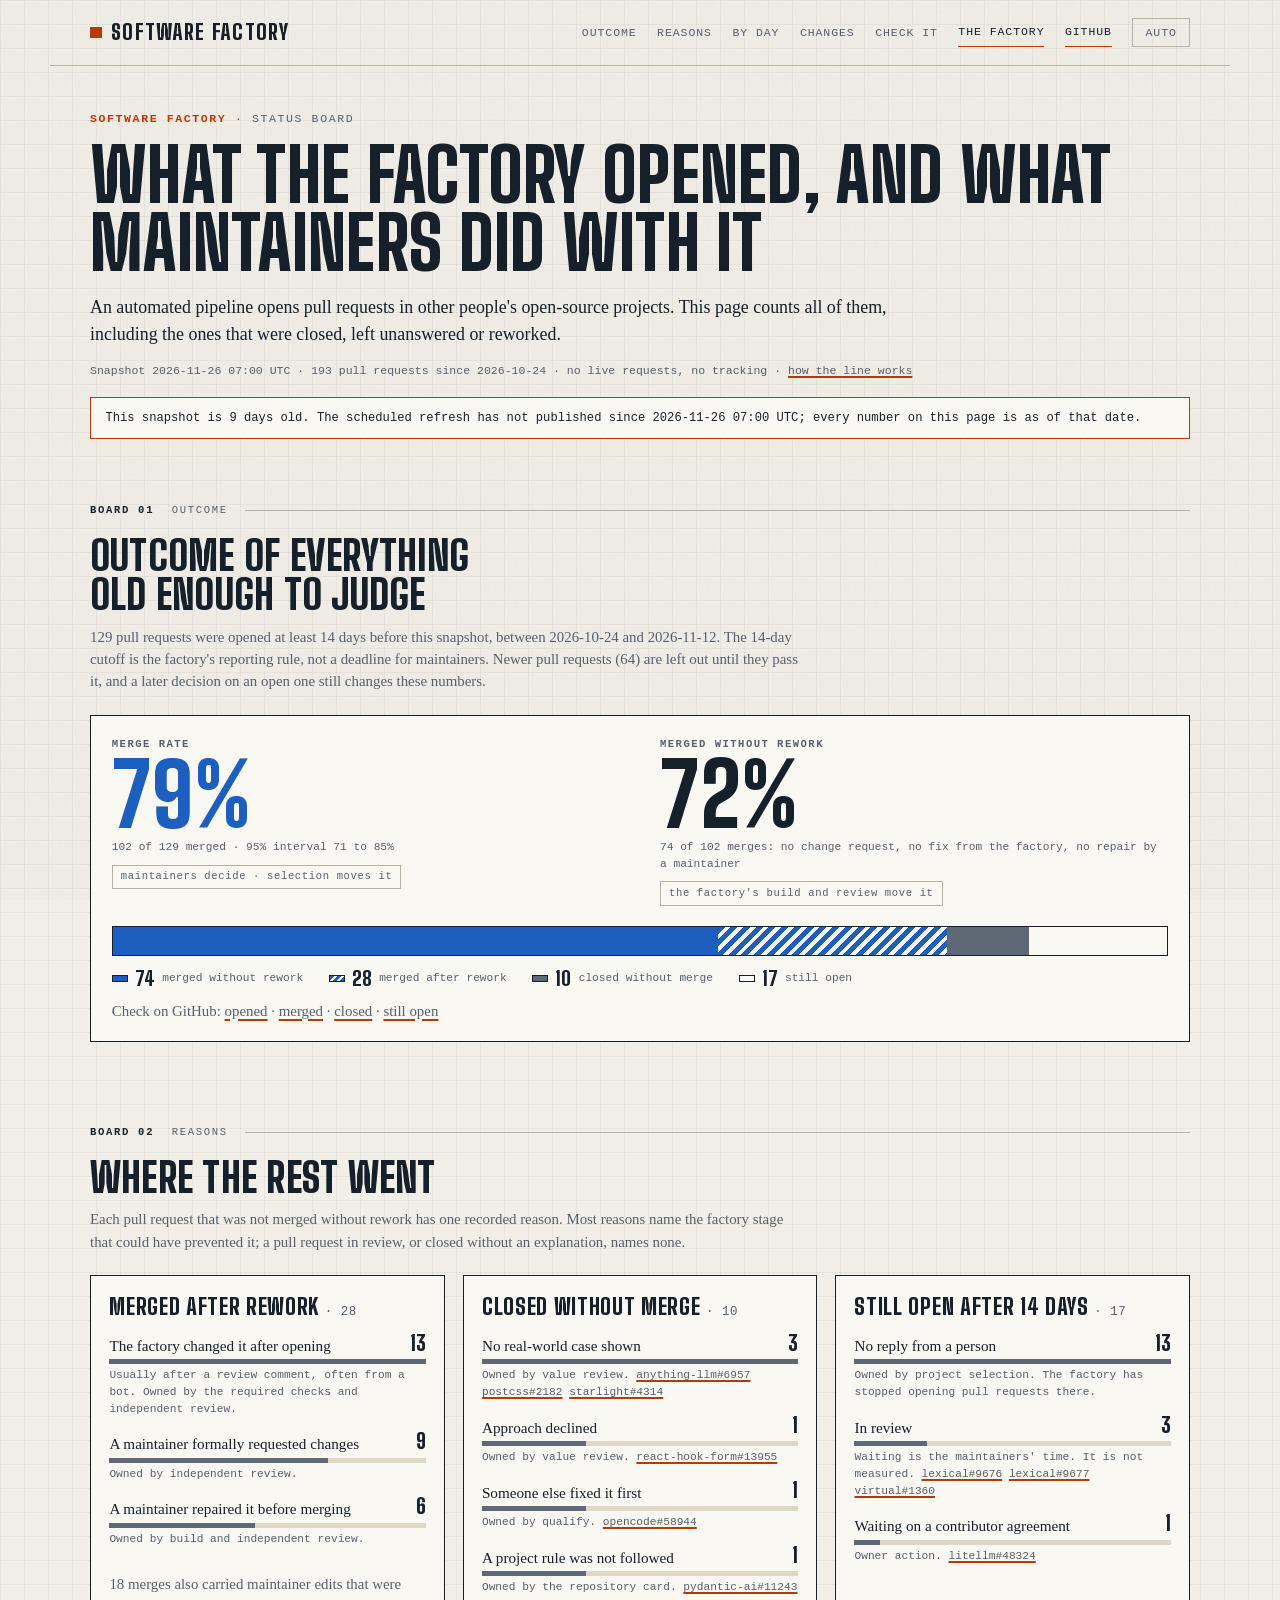
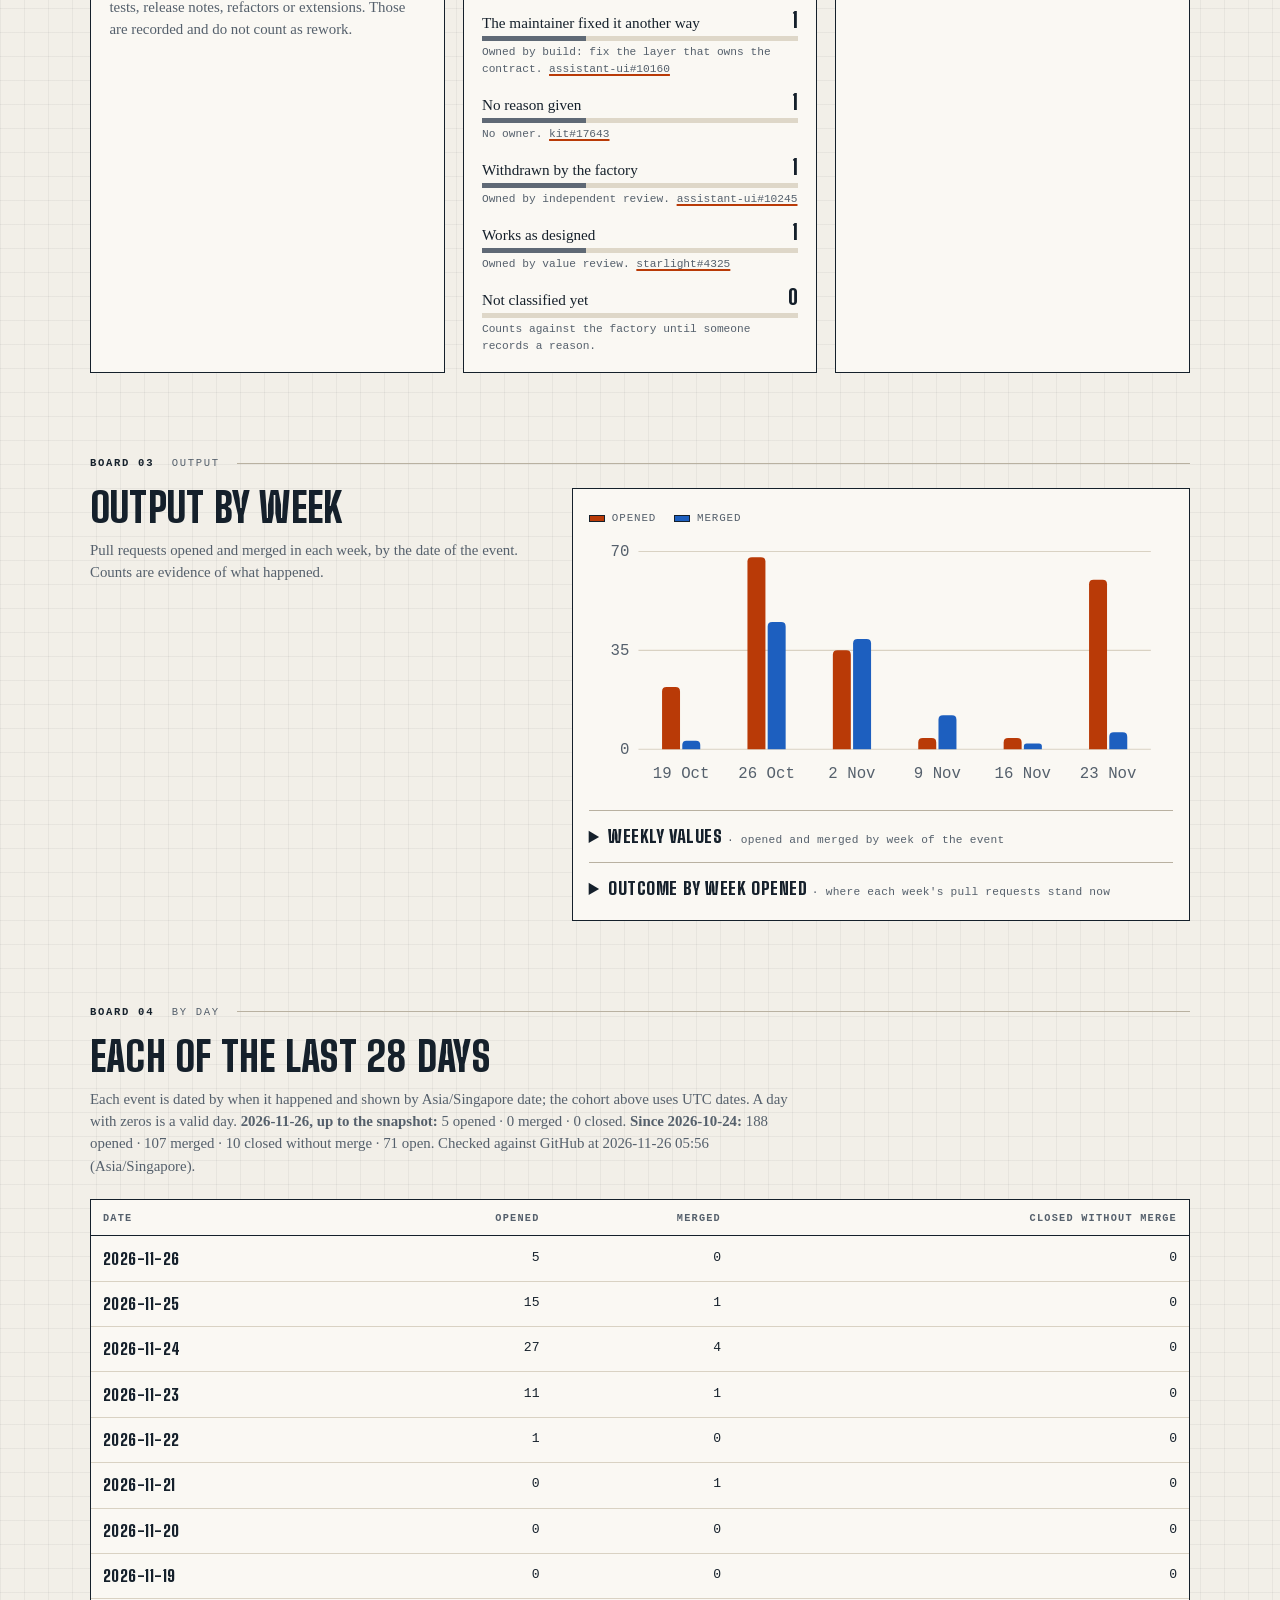
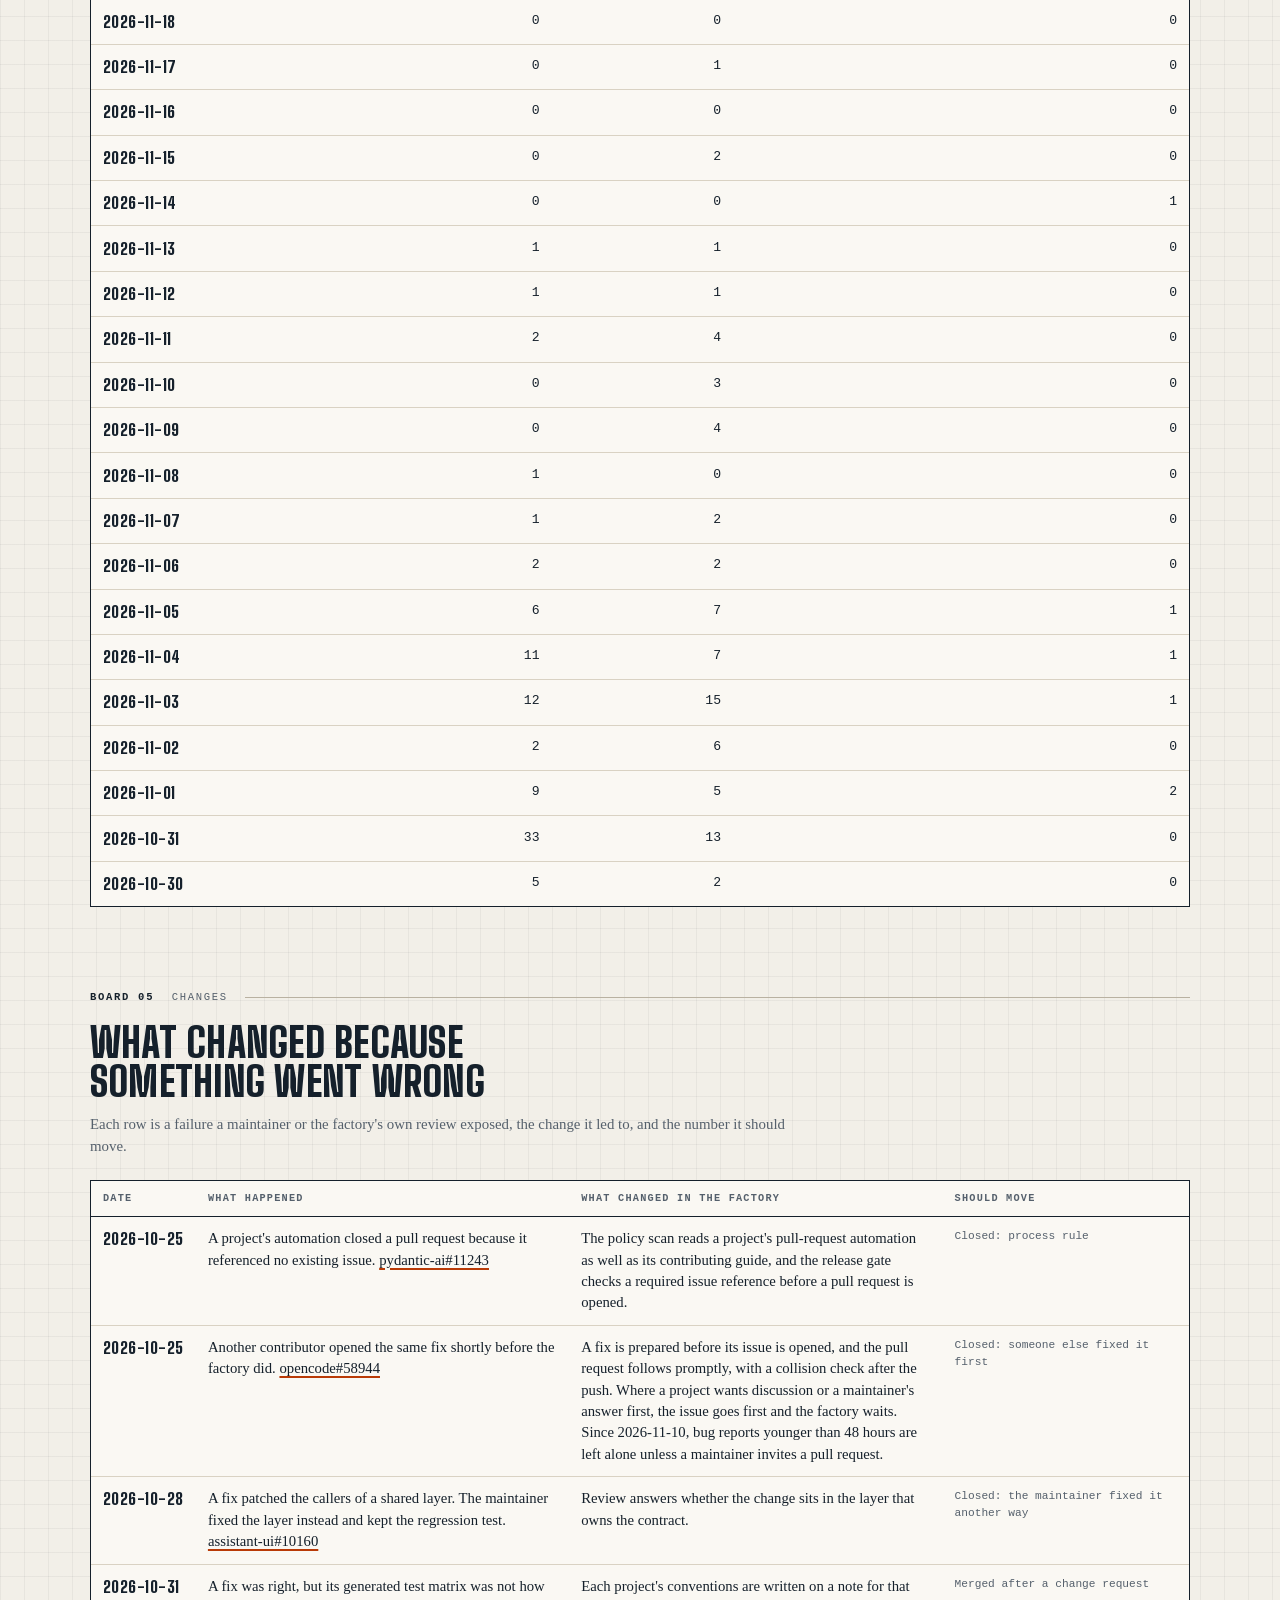
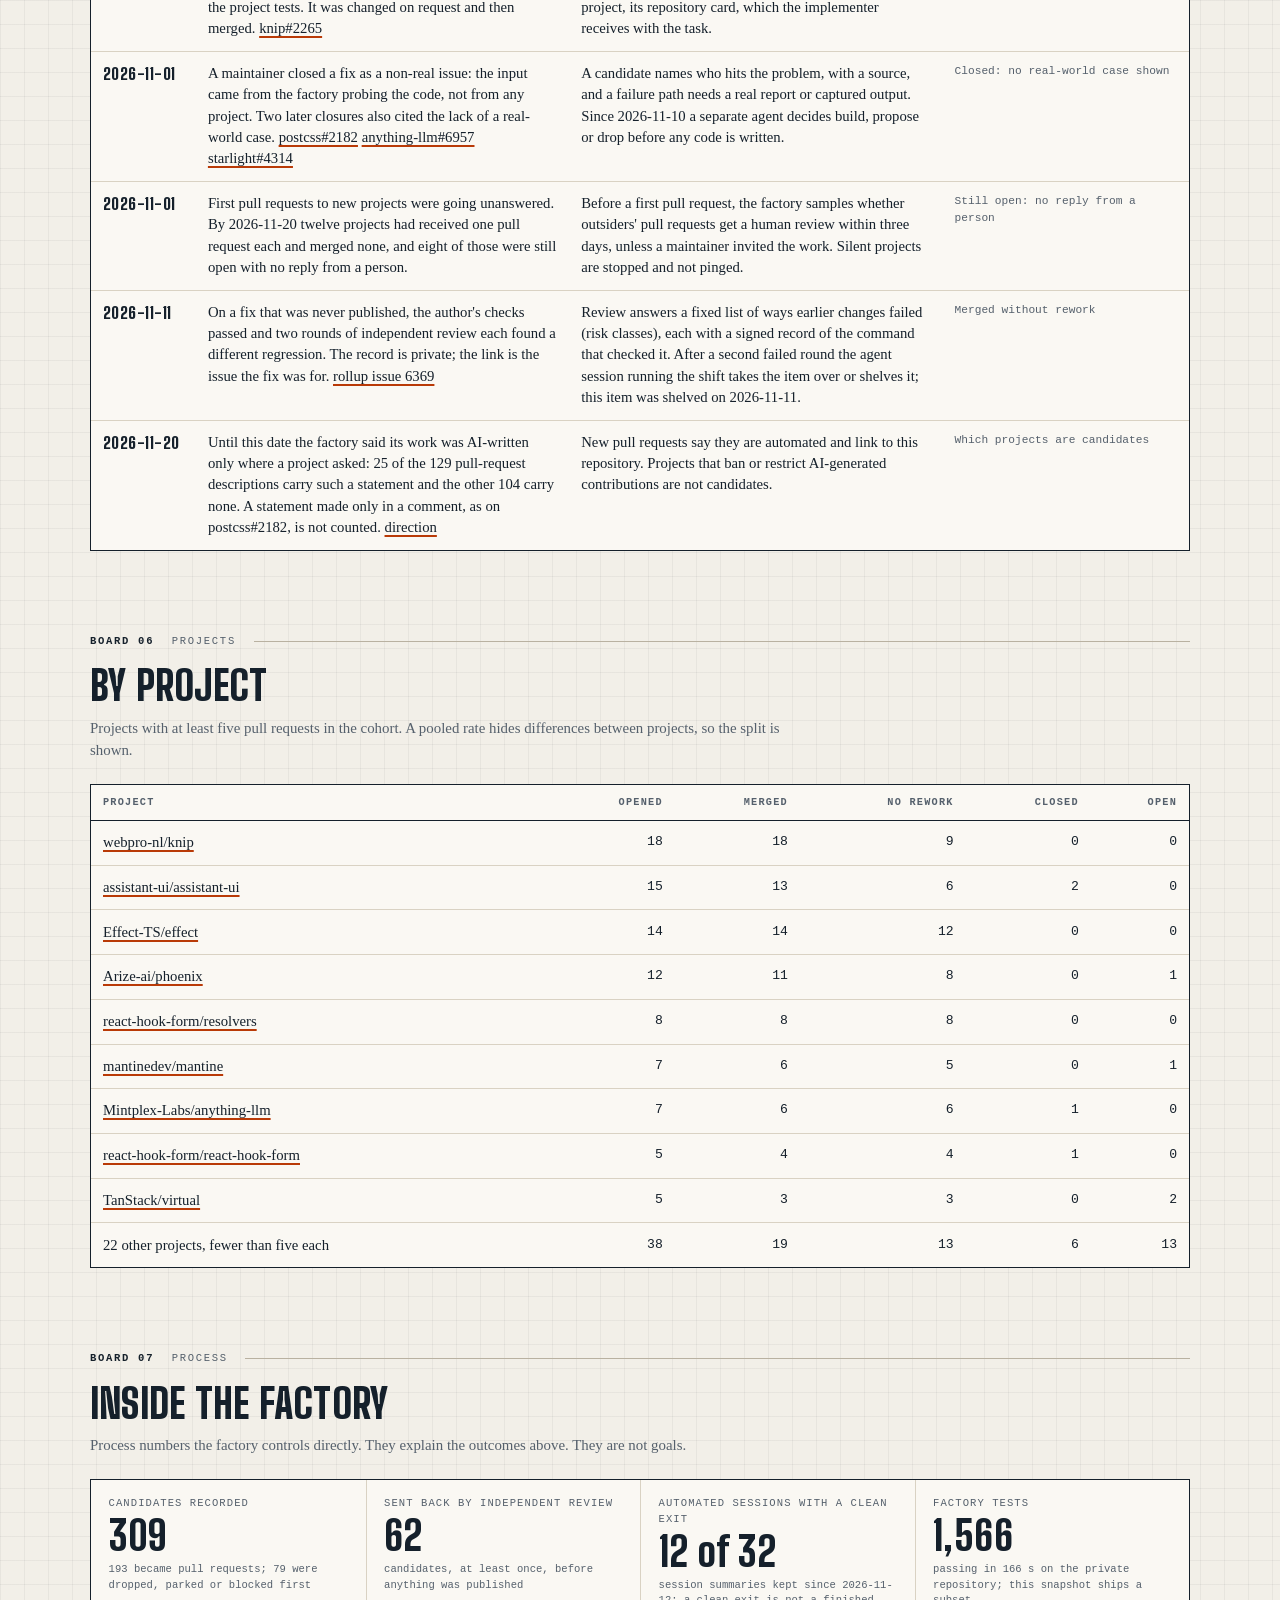
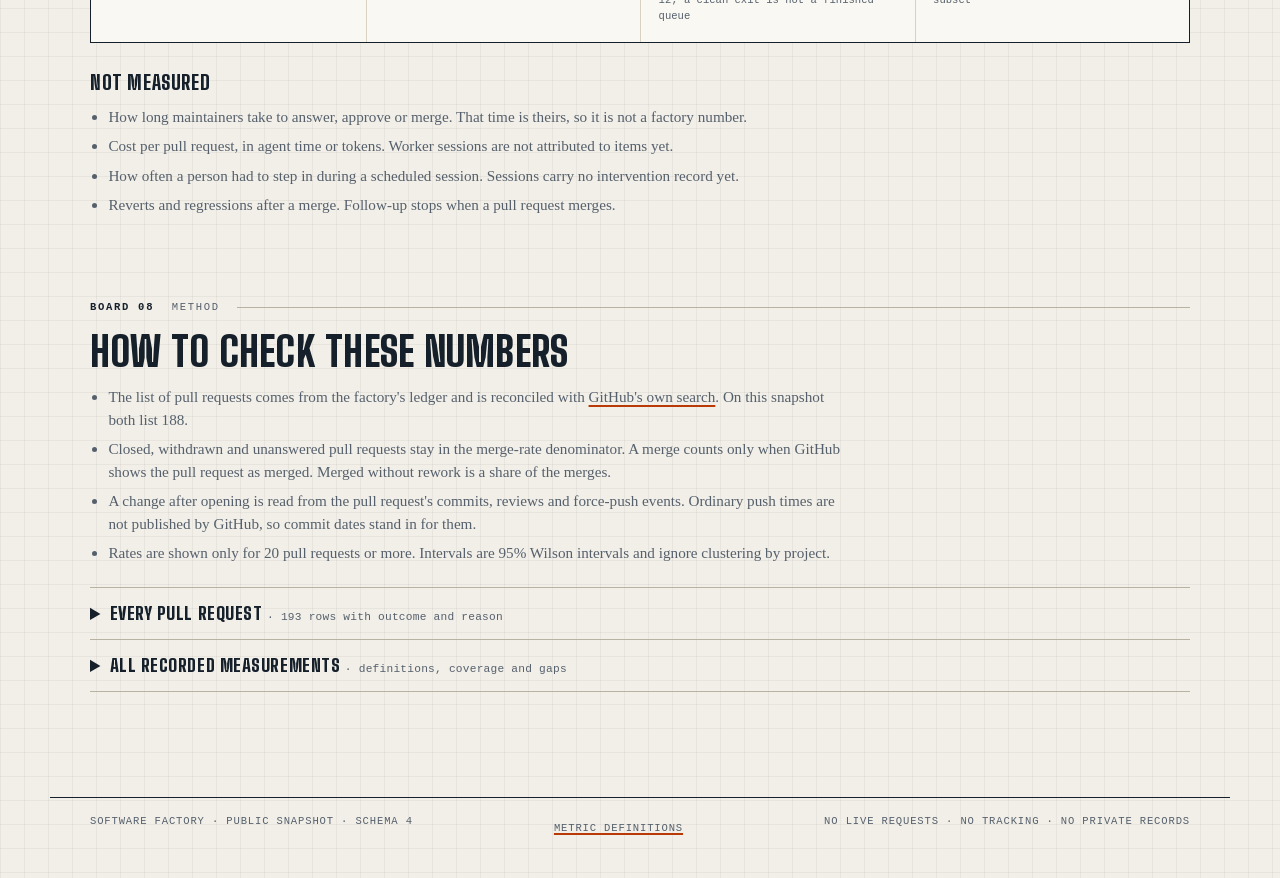
==== commit 281de10b: "Update public factory snapshot Factory-Public-Snapshot: 1" ====
--- a/site/board.html
+++ b/site/board.html
@@ -238,23 +238,23 @@
 <p class="eyebrow"><b>Software Factory</b> · status board</p>
 <h1>What the factory opened, and what maintainers did with it</h1>
 <p class="lead">An automated pipeline opens pull requests in other people's open-source projects. This page counts all of them, including the ones that were closed, left unanswered or reworked.</p>
-<p class="asof">Snapshot <time id="generated" datetime="2026-11-21T12:06:47+00:00">2026-11-21 12:06 UTC</time> · 129 pull requests since 2026-10-24 · no live requests, no tracking · <a href="./">how the line works</a></p>
+<p class="asof">Snapshot <time id="generated" datetime="2026-11-26T07:00:36+00:00">2026-11-26 07:00 UTC</time> · 193 pull requests since 2026-10-24 · no live requests, no tracking · <a href="./">how the line works</a></p>
 <p class="stale" id="stale" role="status"></p>
 </section>
 
 <section class="wrap sec" aria-labelledby="outcome-title">
 <p class="sheet"><b>Board 01</b><span>Outcome</span></p>
 <h2 id="outcome-title">Outcome of everything old enough to judge</h2>
-<p class="small">124 pull requests were opened at least 14 days before this snapshot, between 2026-10-24 and 2026-11-06. The 14-day cutoff is the factory's reporting rule, not a deadline for maintainers. Newer pull requests (5) are left out until they pass it, and a later decision on an open one still changes these numbers.</p>
+<p class="small">129 pull requests were opened at least 14 days before this snapshot, between 2026-10-24 and 2026-11-12. The 14-day cutoff is the factory's reporting rule, not a deadline for maintainers. Newer pull requests (64) are left out until they pass it, and a later decision on an open one still changes these numbers.</p>
 <div class="panel outcome">
 <div class="rates">
-<div class="rate"><span class="label">Merge rate</span><strong>77%</strong><span class="small">96 of 124 merged · 95% interval 69 to 84%</span><span class="control">maintainers decide · selection moves it</span></div>
-<div class="rate"><span class="label">Merged without rework</span><strong>71%</strong><span class="small">68 of 96 merges: no change request, no fix from the factory, no repair by a maintainer</span><span class="control">the factory's build and review move it</span></div>
+<div class="rate"><span class="label">Merge rate</span><strong>79%</strong><span class="small">102 of 129 merged · 95% interval 71 to 85%</span><span class="control">maintainers decide · selection moves it</span></div>
+<div class="rate"><span class="label">Merged without rework</span><strong>72%</strong><span class="small">74 of 102 merges: no change request, no fix from the factory, no repair by a maintainer</span><span class="control">the factory's build and review move it</span></div>
 </div>
 <div>
-<div class="meter" role="img" aria-label="Of 124 pull requests: 68 merged without rework, 28 merged after rework, 10 closed without merge, 18 still open"><i class="a" style="width:54.8%"></i><i class="b" style="width:22.6%"></i><i class="c" style="width:8.1%"></i></div>
-<div class="legend"><span><i class="swatch a" aria-hidden="true"></i><b>68</b> merged without rework</span><span><i class="swatch b" aria-hidden="true"></i><b>28</b> merged after rework</span><span><i class="swatch c" aria-hidden="true"></i><b>10</b> closed without merge</span><span><i class="swatch d" aria-hidden="true"></i><b>18</b> still open</span></div>
-<p class="small">Check on GitHub: <a href="https://github.com/search?q=is%3Apr+author%3Aclean99+-user%3Aclean99+created%3A2026-10-24..2026-11-07&amp;type=pullrequests">opened</a> · <a href="https://github.com/search?q=is%3Apr+author%3Aclean99+-user%3Aclean99+created%3A2026-10-24..2026-11-07+is%3Amerged&amp;type=pullrequests">merged</a> · <a href="https://github.com/search?q=is%3Apr+author%3Aclean99+-user%3Aclean99+created%3A2026-10-24..2026-11-07+is%3Aclosed+is%3Aunmerged&amp;type=pullrequests">closed</a> · <a href="https://github.com/search?q=is%3Apr+author%3Aclean99+-user%3Aclean99+created%3A2026-10-24..2026-11-07+is%3Aopen&amp;type=pullrequests">still open</a></p>
+<div class="meter" role="img" aria-label="Of 129 pull requests: 74 merged without rework, 28 merged after rework, 10 closed without merge, 17 still open"><i class="a" style="width:57.4%"></i><i class="b" style="width:21.7%"></i><i class="c" style="width:7.8%"></i></div>
+<div class="legend"><span><i class="swatch a" aria-hidden="true"></i><b>74</b> merged without rework</span><span><i class="swatch b" aria-hidden="true"></i><b>28</b> merged after rework</span><span><i class="swatch c" aria-hidden="true"></i><b>10</b> closed without merge</span><span><i class="swatch d" aria-hidden="true"></i><b>17</b> still open</span></div>
+<p class="small">Check on GitHub: <a href="https://github.com/search?q=is%3Apr+author%3Aclean99+-user%3Aclean99+created%3A2026-10-24..2026-11-12&amp;type=pullrequests">opened</a> · <a href="https://github.com/search?q=is%3Apr+author%3Aclean99+-user%3Aclean99+created%3A2026-10-24..2026-11-12+is%3Amerged&amp;type=pullrequests">merged</a> · <a href="https://github.com/search?q=is%3Apr+author%3Aclean99+-user%3Aclean99+created%3A2026-10-24..2026-11-12+is%3Aclosed+is%3Aunmerged&amp;type=pullrequests">closed</a> · <a href="https://github.com/search?q=is%3Apr+author%3Aclean99+-user%3Aclean99+created%3A2026-10-24..2026-11-12+is%3Aopen&amp;type=pullrequests">still open</a></p>
 </div>
 </div>
 </section>
@@ -266,11 +266,11 @@
 <div class="cards">
 <div class="panel card"><h3>Merged after rework <span>· 28</span></h3>
 <ul class="reasons"><li><span>The factory changed it after opening</span><span class="n">13</span><span class="bar"><i style="width:100%"></i></span><span class="lever">Usually after a review comment, often from a bot. Owned by the required checks and independent review.</span></li><li><span>A maintainer formally requested changes</span><span class="n">9</span><span class="bar"><i style="width:69%"></i></span><span class="lever">Owned by independent review.</span></li><li><span>A maintainer repaired it before merging</span><span class="n">6</span><span class="bar"><i style="width:46%"></i></span><span class="lever">Owned by build and independent review.</span></li></ul>
-<p class="small">16 merges also carried maintainer edits that were tests, release notes, refactors or extensions. Those are recorded and do not count as rework.</p></div>
+<p class="small">18 merges also carried maintainer edits that were tests, release notes, refactors or extensions. Those are recorded and do not count as rework.</p></div>
 <div class="panel card"><h3>Closed without merge <span>· 10</span></h3>
 <ul class="reasons"><li><span>No real-world case shown</span><span class="n">3</span><span class="bar"><i style="width:100%"></i></span><span class="lever">Owned by value review. <a href="https://github.com/mintplex-labs/anything-llm/pull/6957">anything-llm#6957</a> <a href="https://github.com/postcss/postcss/pull/2182">postcss#2182</a> <a href="https://github.com/withastro/starlight/pull/4314">starlight#4314</a></span></li><li><span>Approach declined</span><span class="n">1</span><span class="bar"><i style="width:33%"></i></span><span class="lever">Owned by value review. <a href="https://github.com/react-hook-form/react-hook-form/pull/13955">react-hook-form#13955</a></span></li><li><span>Someone else fixed it first</span><span class="n">1</span><span class="bar"><i style="width:33%"></i></span><span class="lever">Owned by qualify. <a href="https://github.com/anomalyco/opencode/pull/58944">opencode#58944</a></span></li><li><span>A project rule was not followed</span><span class="n">1</span><span class="bar"><i style="width:33%"></i></span><span class="lever">Owned by the repository card. <a href="https://github.com/pydantic/pydantic-ai/pull/11243">pydantic-ai#11243</a></span></li><li><span>The maintainer fixed it another way</span><span class="n">1</span><span class="bar"><i style="width:33%"></i></span><span class="lever">Owned by build: fix the layer that owns the contract. <a href="https://github.com/assistant-ui/assistant-ui/pull/10160">assistant-ui#10160</a></span></li><li><span>No reason given</span><span class="n">1</span><span class="bar"><i style="width:33%"></i></span><span class="lever">No owner. <a href="https://github.com/sveltejs/kit/pull/17643">kit#17643</a></span></li><li><span>Withdrawn by the factory</span><span class="n">1</span><span class="bar"><i style="width:33%"></i></span><span class="lever">Owned by independent review. <a href="https://github.com/assistant-ui/assistant-ui/pull/10245">assistant-ui#10245</a></span></li><li><span>Works as designed</span><span class="n">1</span><span class="bar"><i style="width:33%"></i></span><span class="lever">Owned by value review. <a href="https://github.com/withastro/starlight/pull/4325">starlight#4325</a></span></li><li><span>Not classified yet</span><span class="n">0</span><span class="bar"><i style="width:0%"></i></span><span class="lever">Counts against the factory until someone records a reason.</span></li></ul></div>
-<div class="panel card"><h3>Still open after 14 days <span>· 18</span></h3>
-<ul class="reasons"><li><span>No reply from a person</span><span class="n">13</span><span class="bar"><i style="width:100%"></i></span><span class="lever">Owned by project selection. The factory has stopped opening pull requests there.</span></li><li><span>In review</span><span class="n">4</span><span class="bar"><i style="width:31%"></i></span><span class="lever">Waiting is the maintainers&#x27; time. It is not measured. <a href="https://github.com/arize-ai/phoenix/pull/17603">phoenix#17603</a> <a href="https://github.com/meta/lexical/pull/9676">lexical#9676</a> <a href="https://github.com/meta/lexical/pull/9677">lexical#9677</a> <a href="https://github.com/tanstack/virtual/pull/1360">virtual#1360</a></span></li><li><span>Waiting on a contributor agreement</span><span class="n">1</span><span class="bar"><i style="width:8%"></i></span><span class="lever">Owner action. <a href="https://github.com/berriai/litellm/pull/48324">litellm#48324</a></span></li></ul></div>
+<div class="panel card"><h3>Still open after 14 days <span>· 17</span></h3>
+<ul class="reasons"><li><span>No reply from a person</span><span class="n">13</span><span class="bar"><i style="width:100%"></i></span><span class="lever">Owned by project selection. The factory has stopped opening pull requests there.</span></li><li><span>In review</span><span class="n">3</span><span class="bar"><i style="width:23%"></i></span><span class="lever">Waiting is the maintainers&#x27; time. It is not measured. <a href="https://github.com/meta/lexical/pull/9676">lexical#9676</a> <a href="https://github.com/meta/lexical/pull/9677">lexical#9677</a> <a href="https://github.com/tanstack/virtual/pull/1360">virtual#1360</a></span></li><li><span>Waiting on a contributor agreement</span><span class="n">1</span><span class="bar"><i style="width:8%"></i></span><span class="lever">Owner action. <a href="https://github.com/berriai/litellm/pull/48324">litellm#48324</a></span></li></ul></div>
 </div>
 </section>
 
@@ -280,15 +280,15 @@
 <div>
 <h2 id="week-title">Output by week</h2>
 <p class="small">Pull requests opened and merged in each week, by the date of the event. Counts are evidence of what happened.</p>
-<p class="small">No pull request has been opened since 2026-11-12.</p>
+
 </div>
 <div class="panel chart">
-<div class="chart-legend"><span><i class="swatch series-1" aria-hidden="true"></i>Opened</span><span><i class="swatch series-2" aria-hidden="true"></i>Merged</span></div><svg viewBox="0 0 520 250" role="img" aria-label="Pull requests opened and merged per week; exact values in the table below"><title>Pull requests opened and merged per week</title><path class="grid-line" d="M44 196.00H500"/><text class="axis" x="36" y="200.00" text-anchor="end">0</text><path class="grid-line" d="M44 108.00H500"/><text class="axis" x="36" y="112.00" text-anchor="end">35</text><path class="grid-line" d="M44 20.00H500"/><text class="axis" x="36" y="24.00" text-anchor="end">70</text><g class="mark-group" tabindex="0" data-tip="Week of 19 Oct: opened 22, merged 3"><title>Week of 19 Oct: opened 22, merged 3</title><path class="series-1 bar-mark" d="M72.60 196V144.69Q72.60 140.69 76.60 140.69H84.60Q88.60 140.69 88.60 144.69V196Z"/><path class="series-2 bar-mark" d="M90.60 196V192.23Q90.60 188.46 94.37 188.46H102.83Q106.60 188.46 106.60 192.23V196Z"/><rect class="hit-area" x="44.00" y="20" width="91.20" height="176"/></g><text class="axis date-axis" x="89.60" y="222" text-anchor="middle">19 Oct</text><g class="mark-group" tabindex="0" data-tip="Week of 26 Oct: opened 68, merged 45"><title>Week of 26 Oct: opened 68, merged 45</title><path class="series-1 bar-mark" d="M163.80 196V29.03Q163.80 25.03 167.80 25.03H175.80Q179.80 25.03 179.80 29.03V196Z"/><path class="series-2 bar-mark" d="M181.80 196V86.86Q181.80 82.86 185.80 82.86H193.80Q197.80 82.86 197.80 86.86V196Z"/><rect class="hit-area" x="135.20" y="20" width="91.20" height="176"/></g><text class="axis date-axis" x="180.80" y="222" text-anchor="middle">26 Oct</text><g class="mark-group" tabindex="0" data-tip="Week of 2 Nov: opened 35, merged 39"><title>Week of 2 Nov: opened 35, merged 39</title><path class="series-1 bar-mark" d="M255.00 196V112.00Q255.00 108.00 259.00 108.00H267.00Q271.00 108.00 271.00 112.00V196Z"/><path class="series-2 bar-mark" d="M273.00 196V101.94Q273.00 97.94 277.00 97.94H285.00Q289.00 97.94 289.00 101.94V196Z"/><rect class="hit-area" x="226.40" y="20" width="91.20" height="176"/></g><text class="axis date-axis" x="272.00" y="222" text-anchor="middle">2 Nov</text><g class="mark-group" tabindex="0" data-tip="Week of 9 Nov: opened 4, merged 12"><title>Week of 9 Nov: opened 4, merged 12</title><path class="series-1 bar-mark" d="M346.20 196V189.94Q346.20 185.94 350.20 185.94H358.20Q362.20 185.94 362.20 189.94V196Z"/><path class="series-2 bar-mark" d="M364.20 196V169.83Q364.20 165.83 368.20 165.83H376.20Q380.20 165.83 380.20 169.83V196Z"/><rect class="hit-area" x="317.60" y="20" width="91.20" height="176"/></g><text class="axis date-axis" x="363.20" y="222" text-anchor="middle">9 Nov</text><g class="mark-group" tabindex="0" data-tip="Week of 16 Nov: opened 0, merged 2"><title>Week of 16 Nov: opened 0, merged 2</title><path class="series-2 bar-mark" d="M455.40 196V193.49Q455.40 190.97 457.91 190.97H468.89Q471.40 190.97 471.40 193.49V196Z"/><rect class="hit-area" x="408.80" y="20" width="91.20" height="176"/></g><text class="axis date-axis" x="454.40" y="222" text-anchor="middle">16 Nov</text></svg><div class="tooltip" hidden></div>
+<div class="chart-legend"><span><i class="swatch series-1" aria-hidden="true"></i>Opened</span><span><i class="swatch series-2" aria-hidden="true"></i>Merged</span></div><svg viewBox="0 0 520 250" role="img" aria-label="Pull requests opened and merged per week; exact values in the table below"><title>Pull requests opened and merged per week</title><path class="grid-line" d="M44 196.00H500"/><text class="axis" x="36" y="200.00" text-anchor="end">0</text><path class="grid-line" d="M44 108.00H500"/><text class="axis" x="36" y="112.00" text-anchor="end">35</text><path class="grid-line" d="M44 20.00H500"/><text class="axis" x="36" y="24.00" text-anchor="end">70</text><g class="mark-group" tabindex="0" data-tip="Week of 19 Oct: opened 22, merged 3"><title>Week of 19 Oct: opened 22, merged 3</title><path class="series-1 bar-mark" d="M65.00 196V144.69Q65.00 140.69 69.00 140.69H77.00Q81.00 140.69 81.00 144.69V196Z"/><path class="series-2 bar-mark" d="M83.00 196V192.23Q83.00 188.46 86.77 188.46H95.23Q99.00 188.46 99.00 192.23V196Z"/><rect class="hit-area" x="44.00" y="20" width="76.00" height="176"/></g><text class="axis date-axis" x="82.00" y="222" text-anchor="middle">19 Oct</text><g class="mark-group" tabindex="0" data-tip="Week of 26 Oct: opened 68, merged 45"><title>Week of 26 Oct: opened 68, merged 45</title><path class="series-1 bar-mark" d="M141.00 196V29.03Q141.00 25.03 145.00 25.03H153.00Q157.00 25.03 157.00 29.03V196Z"/><path class="series-2 bar-mark" d="M159.00 196V86.86Q159.00 82.86 163.00 82.86H171.00Q175.00 82.86 175.00 86.86V196Z"/><rect class="hit-area" x="120.00" y="20" width="76.00" height="176"/></g><text class="axis date-axis" x="158.00" y="222" text-anchor="middle">26 Oct</text><g class="mark-group" tabindex="0" data-tip="Week of 2 Nov: opened 35, merged 39"><title>Week of 2 Nov: opened 35, merged 39</title><path class="series-1 bar-mark" d="M217.00 196V112.00Q217.00 108.00 221.00 108.00H229.00Q233.00 108.00 233.00 112.00V196Z"/><path class="series-2 bar-mark" d="M235.00 196V101.94Q235.00 97.94 239.00 97.94H247.00Q251.00 97.94 251.00 101.94V196Z"/><rect class="hit-area" x="196.00" y="20" width="76.00" height="176"/></g><text class="axis date-axis" x="234.00" y="222" text-anchor="middle">2 Nov</text><g class="mark-group" tabindex="0" data-tip="Week of 9 Nov: opened 4, merged 12"><title>Week of 9 Nov: opened 4, merged 12</title><path class="series-1 bar-mark" d="M293.00 196V189.94Q293.00 185.94 297.00 185.94H305.00Q309.00 185.94 309.00 189.94V196Z"/><path class="series-2 bar-mark" d="M311.00 196V169.83Q311.00 165.83 315.00 165.83H323.00Q327.00 165.83 327.00 169.83V196Z"/><rect class="hit-area" x="272.00" y="20" width="76.00" height="176"/></g><text class="axis date-axis" x="310.00" y="222" text-anchor="middle">9 Nov</text><g class="mark-group" tabindex="0" data-tip="Week of 16 Nov: opened 4, merged 2"><title>Week of 16 Nov: opened 4, merged 2</title><path class="series-1 bar-mark" d="M369.00 196V189.94Q369.00 185.94 373.00 185.94H381.00Q385.00 185.94 385.00 189.94V196Z"/><path class="series-2 bar-mark" d="M387.00 196V193.49Q387.00 190.97 389.51 190.97H400.49Q403.00 190.97 403.00 193.49V196Z"/><rect class="hit-area" x="348.00" y="20" width="76.00" height="176"/></g><text class="axis date-axis" x="386.00" y="222" text-anchor="middle">16 Nov</text><g class="mark-group" tabindex="0" data-tip="Week of 23 Nov: opened 60, merged 6"><title>Week of 23 Nov: opened 60, merged 6</title><path class="series-1 bar-mark" d="M445.00 196V49.14Q445.00 45.14 449.00 45.14H457.00Q461.00 45.14 461.00 49.14V196Z"/><path class="series-2 bar-mark" d="M463.00 196V184.91Q463.00 180.91 467.00 180.91H475.00Q479.00 180.91 479.00 184.91V196Z"/><rect class="hit-area" x="424.00" y="20" width="76.00" height="176"/></g><text class="axis date-axis" x="462.00" y="222" text-anchor="middle">23 Nov</text></svg><div class="tooltip" hidden></div>
 <details><summary>Weekly values <span>· opened and merged by week of the event</span></summary><div class="table-scroll" tabindex="0" role="region" aria-label="Weekly values"><table><thead><tr><th scope="col">Week (UTC)</th><th scope="col" class="num">Opened</th><th scope="col" class="num">Merged</th></tr></thead><tbody>
-<tr><td>2026-10-19</td><td class="num">22</td><td class="num">3</td></tr><tr><td>2026-10-26</td><td class="num">68</td><td class="num">45</td></tr><tr><td>2026-11-02</td><td class="num">35</td><td class="num">39</td></tr><tr><td>2026-11-09</td><td class="num">4</td><td class="num">12</td></tr><tr><td>2026-11-16</td><td class="num">0</td><td class="num">2</td></tr>
+<tr><td>2026-10-19</td><td class="num">22</td><td class="num">3</td></tr><tr><td>2026-10-26</td><td class="num">68</td><td class="num">45</td></tr><tr><td>2026-11-02</td><td class="num">35</td><td class="num">39</td></tr><tr><td>2026-11-09</td><td class="num">4</td><td class="num">12</td></tr><tr><td>2026-11-16</td><td class="num">4</td><td class="num">2</td></tr><tr><td>2026-11-23</td><td class="num">60</td><td class="num">6</td></tr>
 </tbody></table></div></details>
 <details><summary>Outcome by week opened <span>· where each week's pull requests stand now</span></summary><div class="table-scroll" tabindex="0" role="region" aria-label="Outcome by week opened"><table><thead><tr><th scope="col">Week (UTC)</th><th scope="col" class="num">Opened</th><th scope="col" class="num">Merged</th><th scope="col" class="num">No rework</th><th scope="col" class="num">Closed</th><th scope="col" class="num">Open</th></tr></thead><tbody>
-<tr><td>2026-10-19</td><td class="num">22</td><td class="num">13</td><td class="num">10</td><td class="num">2</td><td class="num">7</td></tr><tr><td>2026-10-26</td><td class="num">68</td><td class="num">57</td><td class="num">43</td><td class="num">5</td><td class="num">6</td></tr><tr><td>2026-11-02</td><td class="num">35</td><td class="num">27</td><td class="num">16</td><td class="num">3</td><td class="num">5</td></tr><tr><td>2026-11-09</td><td class="num">4</td><td class="num">4</td><td class="num">4</td><td class="num">0</td><td class="num">0</td></tr><tr><td>2026-11-16</td><td class="num">0</td><td class="num">0</td><td class="num">0</td><td class="num">0</td><td class="num">0</td></tr>
+<tr><td>2026-10-19</td><td class="num">22</td><td class="num">13</td><td class="num">10</td><td class="num">2</td><td class="num">7</td></tr><tr><td>2026-10-26</td><td class="num">68</td><td class="num">57</td><td class="num">43</td><td class="num">5</td><td class="num">6</td></tr><tr><td>2026-11-02</td><td class="num">35</td><td class="num">28</td><td class="num">17</td><td class="num">3</td><td class="num">4</td></tr><tr><td>2026-11-09</td><td class="num">4</td><td class="num">4</td><td class="num">4</td><td class="num">0</td><td class="num">0</td></tr><tr><td>2026-11-16</td><td class="num">4</td><td class="num">1</td><td class="num">1</td><td class="num">0</td><td class="num">3</td></tr><tr><td>2026-11-23</td><td class="num">60</td><td class="num">4</td><td class="num">4</td><td class="num">0</td><td class="num">56</td></tr>
 </tbody></table></div></details>
 </div>
 </div>
@@ -297,8 +297,13 @@
 <section class="wrap sec" aria-labelledby="daily-title">
 <p class="sheet"><b>Board 04</b><span>By day</span></p>
 <h2 id="daily-title">Each of the last 28 days</h2>
-<p class="small">Each event is dated by when it happened and shown by Asia/Singapore date; the cohort above uses UTC dates. A day with zeros is a valid day. <b>2026-11-21, up to the snapshot:</b> 0 opened · 1 merged · 0 closed. <b>Since 2026-10-24:</b> 129 opened · 101 merged · 10 closed without merge · 18 open. Checked against GitHub at 2026-11-21 19:27 (Asia/Singapore).</p>
+<p class="small">Each event is dated by when it happened and shown by Asia/Singapore date; the cohort above uses UTC dates. A day with zeros is a valid day. <b>2026-11-26, up to the snapshot:</b> 5 opened · 0 merged · 0 closed. <b>Since 2026-10-24:</b> 188 opened · 107 merged · 10 closed without merge · 71 open. Checked against GitHub at 2026-11-26 05:56 (Asia/Singapore).</p>
 <div class="panel table-scroll" tabindex="0" role="region" aria-label="Daily counts"><table><thead><tr><th scope="col">Date</th><th scope="col" class="num">Opened</th><th scope="col" class="num">Merged</th><th scope="col" class="num">Closed without merge</th></tr></thead><tbody>
+<tr><td class="date">2026-11-26</td><td class="num">5</td><td class="num">0</td><td class="num">0</td></tr>
+<tr><td class="date">2026-11-25</td><td class="num">15</td><td class="num">1</td><td class="num">0</td></tr>
+<tr><td class="date">2026-11-24</td><td class="num">27</td><td class="num">4</td><td class="num">0</td></tr>
+<tr><td class="date">2026-11-23</td><td class="num">11</td><td class="num">1</td><td class="num">0</td></tr>
+<tr><td class="date">2026-11-22</td><td class="num">1</td><td class="num">0</td><td class="num">0</td></tr>
 <tr><td class="date">2026-11-21</td><td class="num">0</td><td class="num">1</td><td class="num">0</td></tr>
 <tr><td class="date">2026-11-20</td><td class="num">0</td><td class="num">0</td><td class="num">0</td></tr>
 <tr><td class="date">2026-11-19</td><td class="num">0</td><td class="num">0</td><td class="num">0</td></tr>
@@ -322,11 +327,6 @@
 <tr><td class="date">2026-11-01</td><td class="num">9</td><td class="num">5</td><td class="num">2</td></tr>
 <tr><td class="date">2026-10-31</td><td class="num">33</td><td class="num">13</td><td class="num">0</td></tr>
 <tr><td class="date">2026-10-30</td><td class="num">5</td><td class="num">2</td><td class="num">0</td></tr>
-<tr><td class="date">2026-10-29</td><td class="num">0</td><td class="num">3</td><td class="num">1</td></tr>
-<tr><td class="date">2026-10-28</td><td class="num">10</td><td class="num">11</td><td class="num">1</td></tr>
-<tr><td class="date">2026-10-27</td><td class="num">10</td><td class="num">6</td><td class="num">0</td></tr>
-<tr><td class="date">2026-10-26</td><td class="num">10</td><td class="num">5</td><td class="num">0</td></tr>
-<tr><td class="date">2026-10-25</td><td class="num">13</td><td class="num">0</td><td class="num">2</td></tr>
 </tbody></table></div>
 </section>
 
@@ -344,7 +344,7 @@
 <h2 id="repo-title">By project</h2>
 <p class="small">Projects with at least five pull requests in the cohort. A pooled rate hides differences between projects, so the split is shown.</p>
 <div class="panel table-scroll" tabindex="0" role="region" aria-label="Outcome by project"><table><thead><tr><th scope="col">Project</th><th scope="col" class="num">Opened</th><th scope="col" class="num">Merged</th><th scope="col" class="num">No rework</th><th scope="col" class="num">Closed</th><th scope="col" class="num">Open</th></tr></thead><tbody>
-<tr><td><a href="https://github.com/webpro-nl/knip/pulls?q=is%3Apr+author%3Aclean99">webpro-nl/knip</a></td><td class="num">17</td><td class="num">17</td><td class="num">8</td><td class="num">0</td><td class="num">0</td></tr><tr><td><a href="https://github.com/assistant-ui/assistant-ui/pulls?q=is%3Apr+author%3Aclean99">assistant-ui/assistant-ui</a></td><td class="num">15</td><td class="num">13</td><td class="num">6</td><td class="num">2</td><td class="num">0</td></tr><tr><td><a href="https://github.com/Arize-ai/phoenix/pulls?q=is%3Apr+author%3Aclean99">Arize-ai/phoenix</a></td><td class="num">12</td><td class="num">10</td><td class="num">7</td><td class="num">0</td><td class="num">2</td></tr><tr><td><a href="https://github.com/Effect-TS/effect/pulls?q=is%3Apr+author%3Aclean99">Effect-TS/effect</a></td><td class="num">12</td><td class="num">12</td><td class="num">10</td><td class="num">0</td><td class="num">0</td></tr><tr><td><a href="https://github.com/mantinedev/mantine/pulls?q=is%3Apr+author%3Aclean99">mantinedev/mantine</a></td><td class="num">7</td><td class="num">6</td><td class="num">5</td><td class="num">0</td><td class="num">1</td></tr><tr><td><a href="https://github.com/Mintplex-Labs/anything-llm/pulls?q=is%3Apr+author%3Aclean99">Mintplex-Labs/anything-llm</a></td><td class="num">7</td><td class="num">6</td><td class="num">6</td><td class="num">1</td><td class="num">0</td></tr><tr><td><a href="https://github.com/react-hook-form/resolvers/pulls?q=is%3Apr+author%3Aclean99">react-hook-form/resolvers</a></td><td class="num">6</td><td class="num">6</td><td class="num">6</td><td class="num">0</td><td class="num">0</td></tr><tr><td><a href="https://github.com/react-hook-form/react-hook-form/pulls?q=is%3Apr+author%3Aclean99">react-hook-form/react-hook-form</a></td><td class="num">5</td><td class="num">4</td><td class="num">4</td><td class="num">1</td><td class="num">0</td></tr><tr><td><a href="https://github.com/TanStack/virtual/pulls?q=is%3Apr+author%3Aclean99">TanStack/virtual</a></td><td class="num">5</td><td class="num">3</td><td class="num">3</td><td class="num">0</td><td class="num">2</td></tr><tr><td>22 other projects, fewer than five each</td><td class="num">38</td><td class="num">19</td><td class="num">13</td><td class="num">6</td><td class="num">13</td></tr>
+<tr><td><a href="https://github.com/webpro-nl/knip/pulls?q=is%3Apr+author%3Aclean99">webpro-nl/knip</a></td><td class="num">18</td><td class="num">18</td><td class="num">9</td><td class="num">0</td><td class="num">0</td></tr><tr><td><a href="https://github.com/assistant-ui/assistant-ui/pulls?q=is%3Apr+author%3Aclean99">assistant-ui/assistant-ui</a></td><td class="num">15</td><td class="num">13</td><td class="num">6</td><td class="num">2</td><td class="num">0</td></tr><tr><td><a href="https://github.com/Effect-TS/effect/pulls?q=is%3Apr+author%3Aclean99">Effect-TS/effect</a></td><td class="num">14</td><td class="num">14</td><td class="num">12</td><td class="num">0</td><td class="num">0</td></tr><tr><td><a href="https://github.com/Arize-ai/phoenix/pulls?q=is%3Apr+author%3Aclean99">Arize-ai/phoenix</a></td><td class="num">12</td><td class="num">11</td><td class="num">8</td><td class="num">0</td><td class="num">1</td></tr><tr><td><a href="https://github.com/react-hook-form/resolvers/pulls?q=is%3Apr+author%3Aclean99">react-hook-form/resolvers</a></td><td class="num">8</td><td class="num">8</td><td class="num">8</td><td class="num">0</td><td class="num">0</td></tr><tr><td><a href="https://github.com/mantinedev/mantine/pulls?q=is%3Apr+author%3Aclean99">mantinedev/mantine</a></td><td class="num">7</td><td class="num">6</td><td class="num">5</td><td class="num">0</td><td class="num">1</td></tr><tr><td><a href="https://github.com/Mintplex-Labs/anything-llm/pulls?q=is%3Apr+author%3Aclean99">Mintplex-Labs/anything-llm</a></td><td class="num">7</td><td class="num">6</td><td class="num">6</td><td class="num">1</td><td class="num">0</td></tr><tr><td><a href="https://github.com/react-hook-form/react-hook-form/pulls?q=is%3Apr+author%3Aclean99">react-hook-form/react-hook-form</a></td><td class="num">5</td><td class="num">4</td><td class="num">4</td><td class="num">1</td><td class="num">0</td></tr><tr><td><a href="https://github.com/TanStack/virtual/pulls?q=is%3Apr+author%3Aclean99">TanStack/virtual</a></td><td class="num">5</td><td class="num">3</td><td class="num">3</td><td class="num">0</td><td class="num">2</td></tr><tr><td>22 other projects, fewer than five each</td><td class="num">38</td><td class="num">19</td><td class="num">13</td><td class="num">6</td><td class="num">13</td></tr>
 </tbody></table></div>
 </section>
 
@@ -353,10 +353,10 @@
 <h2 id="inside-title">Inside the factory</h2>
 <p class="small">Process numbers the factory controls directly. They explain the outcomes above. They are not goals.</p>
 <div class="facts">
-<div class="fact"><span class="small">Candidates recorded</span><strong>192</strong><span class="small">129 became pull requests; 63 were dropped, parked or blocked first</span></div>
-<div class="fact"><span class="small">Sent back by independent review</span><strong>44</strong><span class="small">candidates, at least once, before anything was published</span></div>
-<div class="fact"><span class="small">Automated sessions with a clean exit</span><strong>11 of 13</strong><span class="small">session summaries kept since 2026-11-12; a clean exit is not a finished queue</span></div>
-<div class="fact"><span class="small">Factory tests</span><strong>1,755</strong><span class="small">passing in 210 s on the private repository; this snapshot ships a subset</span></div>
+<div class="fact"><span class="small">Candidates recorded</span><strong>309</strong><span class="small">193 became pull requests; 79 were dropped, parked or blocked first</span></div>
+<div class="fact"><span class="small">Sent back by independent review</span><strong>62</strong><span class="small">candidates, at least once, before anything was published</span></div>
+<div class="fact"><span class="small">Automated sessions with a clean exit</span><strong>12 of 32</strong><span class="small">session summaries kept since 2026-11-12; a clean exit is not a finished queue</span></div>
+<div class="fact"><span class="small">Factory tests</span><strong>1,566</strong><span class="small">passing in 166 s on the private repository; this snapshot ships a subset</span></div>
 </div>
 <h3 class="sub-h">Not measured</h3>
 <ul class="plain">
@@ -371,21 +371,21 @@
 <p class="sheet"><b>Board 08</b><span>Method</span></p>
 <h2 id="method-title">How to check these numbers</h2>
 <ul class="plain">
-<li>The list of pull requests comes from the factory's ledger and is reconciled with <a href="https://github.com/search?q=is%3Apr+author%3Aclean99+-user%3Aclean99+created%3A%3E%3D2026-10-24&amp;type=pullrequests">GitHub's own search</a>. On this snapshot both list 129.</li>
+<li>The list of pull requests comes from the factory's ledger and is reconciled with <a href="https://github.com/search?q=is%3Apr+author%3Aclean99+-user%3Aclean99+created%3A%3E%3D2026-10-24&amp;type=pullrequests">GitHub's own search</a>. On this snapshot both list 188.</li>
 <li>Closed, withdrawn and unanswered pull requests stay in the merge-rate denominator. A merge counts only when GitHub shows the pull request as merged. Merged without rework is a share of the merges.</li>
 <li>A change after opening is read from the pull request's commits, reviews and force-push events. Ordinary push times are not published by GitHub, so commit dates stand in for them.</li>
 <li>Rates are shown only for 20 pull requests or more. Intervals are 95% Wilson intervals and ignore clustering by project.</li>
 </ul>
 <div class="fold">
-<details><summary>Every pull request <span>· 129 rows with outcome and reason</span></summary><div class="table-scroll" tabindex="0" role="region" aria-label="Every pull request"><table><thead><tr><th scope="col">Pull request</th><th scope="col">Opened</th><th scope="col">Outcome</th><th scope="col">Reason</th></tr></thead><tbody>
-<tr><td><a href="https://github.com/cline/cline/pull/15325">cline/cline#15325</a></td><td>2026-10-24</td><td>Still open</td><td>No reply from a person</td></tr><tr><td><a href="https://github.com/oxc-project/oxc/pull/28150">oxc-project/oxc#28150</a></td><td>2026-10-24</td><td>Still open</td><td>No reply from a person</td></tr><tr><td><a href="https://github.com/webpro-nl/knip/pull/2212">webpro-nl/knip#2212</a></td><td>2026-10-24</td><td>Merged after rework</td><td>A maintainer formally requested changes</td></tr><tr><td><a href="https://github.com/anomalyco/opencode/pull/58944">anomalyco/opencode#58944</a></td><td>2026-10-25</td><td>Closed without merge</td><td>Someone else fixed it first <a href="https://github.com/anomalyco/opencode/pull/58944#issuecomment-6396423279">evidence</a></td></tr><tr><td><a href="https://github.com/arize-ai/phoenix/pull/17246">Arize-ai/phoenix#17246</a></td><td>2026-10-25</td><td>Merged without rework</td><td>—</td></tr><tr><td><a href="https://github.com/arize-ai/phoenix/pull/17253">Arize-ai/phoenix#17253</a></td><td>2026-10-25</td><td>Merged without rework</td><td>—</td></tr><tr><td><a href="https://github.com/arize-ai/phoenix/pull/17255">Arize-ai/phoenix#17255</a></td><td>2026-10-25</td><td>Merged after rework</td><td>The factory changed it after opening</td></tr><tr><td><a href="https://github.com/assistant-ui/assistant-ui/pull/10111">assistant-ui/assistant-ui#10111</a></td><td>2026-10-25</td><td>Merged without rework</td><td>—</td></tr><tr><td><a href="https://github.com/berriai/litellm/pull/48324">BerriAI/litellm#48324</a></td><td>2026-10-25</td><td>Still open</td><td>Waiting on a contributor agreement</td></tr><tr><td><a href="https://github.com/copilotkit/copilotkit/pull/7979">CopilotKit/CopilotKit#7979</a></td><td>2026-10-25</td><td>Still open</td><td>No reply from a person</td></tr><tr><td><a href="https://github.com/langchain-ai/langchainjs/pull/12033">langchain-ai/langchainjs#12033</a></td><td>2026-10-25</td><td>Still open</td><td>No reply from a person</td></tr><tr><td><a href="https://github.com/langfuse/langfuse/pull/19340">langfuse/langfuse#19340</a></td><td>2026-10-25</td><td>Still open</td><td>No reply from a person</td></tr><tr><td><a href="https://github.com/mantinedev/mantine/pull/9321">mantinedev/mantine#9321</a></td><td>2026-10-25</td><td>Merged without rework</td><td>—</td></tr><tr><td><a href="https://github.com/mantinedev/mantine/pull/9327">mantinedev/mantine#9327</a></td><td>2026-10-25</td><td>Merged without rework</td><td>—</td></tr><tr><td><a href="https://github.com/meta/lexical/pull/9464">meta/lexical#9464</a></td><td>2026-10-25</td><td>Merged without rework</td><td>— <a href="https://github.com/facebook/lexical/commit/55de812804953b474ef08fbd34a1abcaf7515f2e">evidence</a></td></tr><tr><td><a href="https://github.com/mintplex-labs/anything-llm/pull/6840">Mintplex-Labs/anything-llm#6840</a></td><td>2026-10-25</td><td>Merged without rework</td><td>—</td></tr><tr><td><a href="https://github.com/pydantic/pydantic-ai/pull/11243">pydantic/pydantic-ai#11243</a></td><td>2026-10-25</td><td>Closed without merge</td><td>A project rule was not followed <a href="https://github.com/pydantic/pydantic-ai/pull/11243#issuecomment-6397541005">evidence</a></td></tr><tr><td><a href="https://github.com/solidjs/solid/pull/4266">solidjs/solid#4266</a></td><td>2026-10-25</td><td>Merged without rework</td><td>—</td></tr><tr><td><a href="https://github.com/tambo-ai/tambo/pull/3041">tambo-ai/tambo#3041</a></td><td>2026-10-25</td><td>Still open</td><td>No reply from a person</td></tr><tr><td><a href="https://github.com/upstash/context7/pull/3530">upstash/context7#3530</a></td><td>2026-10-25</td><td>Merged without rework</td><td>—</td></tr><tr><td><a href="https://github.com/vercel/ai/pull/24037">vercel/ai#24037</a></td><td>2026-10-25</td><td>Merged without rework</td><td>—</td></tr><tr><td><a href="https://github.com/withastro/starlight/pull/4299">withastro/starlight#4299</a></td><td>2026-10-25</td><td>Merged after rework</td><td>A maintainer formally requested changes</td></tr><tr><td><a href="https://github.com/arize-ai/phoenix/pull/17270">Arize-ai/phoenix#17270</a></td><td>2026-10-26</td><td>Merged without rework</td><td>—</td></tr><tr><td><a href="https://github.com/arize-ai/phoenix/pull/17283">Arize-ai/phoenix#17283</a></td><td>2026-10-26</td><td>Merged after rework</td><td>The factory changed it after opening</td></tr><tr><td><a href="https://github.com/assistant-ui/assistant-ui/pull/10129">assistant-ui/assistant-ui#10129</a></td><td>2026-10-26</td><td>Merged without rework</td><td>—</td></tr><tr><td><a href="https://github.com/assistant-ui/assistant-ui/pull/10130">assistant-ui/assistant-ui#10130</a></td><td>2026-10-26</td><td>Merged without rework</td><td>—</td></tr><tr><td><a href="https://github.com/assistant-ui/assistant-ui/pull/10131">assistant-ui/assistant-ui#10131</a></td><td>2026-10-26</td><td>Merged without rework</td><td>—</td></tr><tr><td><a href="https://github.com/mantinedev/mantine/pull/9328">mantinedev/mantine#9328</a></td><td>2026-10-26</td><td>Merged without rework</td><td>—</td></tr><tr><td><a href="https://github.com/mantinedev/mantine/pull/9333">mantinedev/mantine#9333</a></td><td>2026-10-26</td><td>Merged without rework</td><td>—</td></tr><tr><td><a href="https://github.com/webpro-nl/knip/pull/2223">webpro-nl/knip#2223</a></td><td>2026-10-26</td><td>Merged after rework</td><td>A maintainer formally requested changes</td></tr><tr><td><a href="https://github.com/webpro-nl/knip/pull/2224">webpro-nl/knip#2224</a></td><td>2026-10-26</td><td>Merged after rework</td><td>A maintainer formally requested changes</td></tr><tr><td><a href="https://github.com/arize-ai/phoenix/pull/17295">Arize-ai/phoenix#17295</a></td><td>2026-10-27</td><td>Merged without rework</td><td>—</td></tr><tr><td><a href="https://github.com/react-hook-form/react-hook-form/pull/13950">react-hook-form/react-hook-form#13950</a></td><td>2026-10-27</td><td>Merged without rework</td><td>—</td></tr><tr><td><a href="https://github.com/webpro-nl/knip/pull/2228">webpro-nl/knip#2228</a></td><td>2026-10-27</td><td>Merged without rework</td><td>—</td></tr><tr><td><a href="https://github.com/assistant-ui/assistant-ui/pull/10155">assistant-ui/assistant-ui#10155</a></td><td>2026-10-28</td><td>Merged without rework</td><td>—</td></tr><tr><td><a href="https://github.com/assistant-ui/assistant-ui/pull/10156">assistant-ui/assistant-ui#10156</a></td><td>2026-10-28</td><td>Merged after rework</td><td>A maintainer repaired it before merging <a href="https://github.com/assistant-ui/assistant-ui/commit/687ad1fa6dbfaa543b4df2ab50ef713ec1dd72c8">evidence</a></td></tr><tr><td><a href="https://github.com/assistant-ui/assistant-ui/pull/10160">assistant-ui/assistant-ui#10160</a></td><td>2026-10-28</td><td>Closed without merge</td><td>The maintainer fixed it another way <a href="https://github.com/assistant-ui/assistant-ui/pull/10160#issuecomment-6461494607">evidence</a></td></tr><tr><td><a href="https://github.com/langgenius/dify/pull/44921">langgenius/dify#44921</a></td><td>2026-10-28</td><td>Still open</td><td>No reply from a person</td></tr><tr><td><a href="https://github.com/react-hook-form/react-hook-form/pull/13955">react-hook-form/react-hook-form#13955</a></td><td>2026-10-28</td><td>Closed without merge</td><td>Approach declined <a href="https://github.com/react-hook-form/react-hook-form/pull/13955#issuecomment-6482620725">evidence</a></td></tr><tr><td><a href="https://github.com/react-hook-form/react-hook-form/pull/13956">react-hook-form/react-hook-form#13956</a></td><td>2026-10-28</td><td>Merged without rework</td><td>—</td></tr><tr><td><a href="https://github.com/react-hook-form/resolvers/pull/886">react-hook-form/resolvers#886</a></td><td>2026-10-28</td><td>Merged without rework</td><td>—</td></tr><tr><td><a href="https://github.com/tanstack/virtual/pull/1344">TanStack/virtual#1344</a></td><td>2026-10-28</td><td>Merged without rework</td><td>—</td></tr><tr><td><a href="https://github.com/unocss/unocss/pull/5400">unocss/unocss#5400</a></td><td>2026-10-28</td><td>Merged without rework</td><td>—</td></tr><tr><td><a href="https://github.com/arize-ai/phoenix/pull/17442">Arize-ai/phoenix#17442</a></td><td>2026-10-30</td><td>Merged without rework</td><td>—</td></tr><tr><td><a href="https://github.com/arize-ai/phoenix/pull/17444">Arize-ai/phoenix#17444</a></td><td>2026-10-30</td><td>Merged without rework</td><td>—</td></tr><tr><td><a href="https://github.com/mintplex-labs/anything-llm/pull/6901">Mintplex-Labs/anything-llm#6901</a></td><td>2026-10-30</td><td>Merged without rework</td><td>—</td></tr><tr><td><a href="https://github.com/mintplex-labs/anything-llm/pull/6902">Mintplex-Labs/anything-llm#6902</a></td><td>2026-10-30</td><td>Merged without rework</td><td>— <a href="https://github.com/mintplex-labs/anything-llm/commit/a6f637040c257719575fcb87a81f4e0d32eda846">evidence</a></td></tr><tr><td><a href="https://github.com/solidjs/solid/pull/4497">solidjs/solid#4497</a></td><td>2026-10-30</td><td>Merged without rework</td><td>—</td></tr><tr><td><a href="https://github.com/tanstack/virtual/pull/1353">TanStack/virtual#1353</a></td><td>2026-10-30</td><td>Merged without rework</td><td>—</td></tr><tr><td><a href="https://github.com/theofidry/awesome-mutation-testing/pull/103">theofidry/awesome-mutation-testing#103</a></td><td>2026-10-30</td><td>Merged without rework</td><td>—</td></tr><tr><td><a href="https://github.com/arize-ai/phoenix/pull/17491">Arize-ai/phoenix#17491</a></td><td>2026-10-31</td><td>Still open</td><td>No reply from a person</td></tr><tr><td><a href="https://github.com/arize-ai/phoenix/pull/17493">Arize-ai/phoenix#17493</a></td><td>2026-10-31</td><td>Merged after rework</td><td>The factory changed it after opening</td></tr><tr><td><a href="https://github.com/assistant-ui/assistant-ui/pull/10245">assistant-ui/assistant-ui#10245</a></td><td>2026-10-31</td><td>Closed without merge</td><td>Withdrawn by the factory <a href="https://github.com/assistant-ui/assistant-ui/pull/10245#issuecomment-6537821780">evidence</a></td></tr><tr><td><a href="https://github.com/assistant-ui/assistant-ui/pull/10248">assistant-ui/assistant-ui#10248</a></td><td>2026-10-31</td><td>Merged after rework</td><td>The factory changed it after opening</td></tr><tr><td><a href="https://github.com/assistant-ui/assistant-ui/pull/10249">assistant-ui/assistant-ui#10249</a></td><td>2026-10-31</td><td>Merged after rework</td><td>The factory changed it after opening <a href="https://github.com/assistant-ui/assistant-ui/commit/b7a709f2cb88c3bb75d00230120c9aed8ca9f02f">evidence</a></td></tr><tr><td><a href="https://github.com/assistant-ui/assistant-ui/pull/10250">assistant-ui/assistant-ui#10250</a></td><td>2026-10-31</td><td>Merged after rework</td><td>The factory changed it after opening <a href="https://github.com/assistant-ui/assistant-ui/commit/d2db9836c27f5b890e7e8b9f049cc259c8d89ec8">evidence</a></td></tr><tr><td><a href="https://github.com/effect-ts/effect/pull/10221">Effect-TS/effect#10221</a></td><td>2026-10-31</td><td>Merged without rework</td><td>— <a href="https://github.com/effect-ts/effect/commit/39c33a2ef8d54af999490f4bc5f072ae59d5ba40">evidence</a></td></tr><tr><td><a href="https://github.com/effect-ts/effect/pull/10233">Effect-TS/effect#10233</a></td><td>2026-10-31</td><td>Merged without rework</td><td>— <a href="https://github.com/effect-ts/effect/commit/7e13cebe622f0d60f27c1f147c15df990af7dfda">evidence</a></td></tr><tr><td><a href="https://github.com/effect-ts/effect/pull/10236">Effect-TS/effect#10236</a></td><td>2026-10-31</td><td>Merged without rework</td><td>— <a href="https://github.com/effect-ts/effect/commit/959c6222c04b9f8c5eaada165e780e84385538fc">evidence</a></td></tr><tr><td><a href="https://github.com/effect-ts/effect/pull/10240">Effect-TS/effect#10240</a></td><td>2026-10-31</td><td>Merged without rework</td><td>— <a href="https://github.com/effect-ts/effect/commit/3030273c4d437ec0f715cce8c40f8b2a8dcdc3cd">evidence</a></td></tr><tr><td><a href="https://github.com/h3js/h3/pull/1624">h3js/h3#1624</a></td><td>2026-10-31</td><td>Merged after rework</td><td>A maintainer repaired it before merging <a href="https://github.com/h3js/h3/commit/15604854ac270f829cccc0a980300fee19cb1536">evidence</a></td></tr><tr><td><a href="https://github.com/meta/lexical/pull/9669">meta/lexical#9669</a></td><td>2026-10-31</td><td>Merged after rework</td><td>The factory changed it after opening</td></tr><tr><td><a href="https://github.com/meta/lexical/pull/9676">meta/lexical#9676</a></td><td>2026-10-31</td><td>Still open</td><td>In review</td></tr><tr><td><a href="https://github.com/meta/lexical/pull/9677">meta/lexical#9677</a></td><td>2026-10-31</td><td>Still open</td><td>In review</td></tr><tr><td><a href="https://github.com/mintplex-labs/anything-llm/pull/6919">Mintplex-Labs/anything-llm#6919</a></td><td>2026-10-31</td><td>Merged without rework</td><td>—</td></tr><tr><td><a href="https://github.com/mintplex-labs/anything-llm/pull/6926">Mintplex-Labs/anything-llm#6926</a></td><td>2026-10-31</td><td>Merged without rework</td><td>— <a href="https://github.com/mintplex-labs/anything-llm/commit/39fce0020990261ad2ac9992c7f6826d422e0867">evidence</a></td></tr><tr><td><a href="https://github.com/mintplex-labs/anything-llm/pull/6928">Mintplex-Labs/anything-llm#6928</a></td><td>2026-10-31</td><td>Merged without rework</td><td>—</td></tr><tr><td><a href="https://github.com/postcss/postcss/pull/2182">postcss/postcss#2182</a></td><td>2026-10-31</td><td>Closed without merge</td><td>No real-world case shown <a href="https://github.com/postcss/postcss/pull/2182#issuecomment-6554919148">evidence</a></td></tr><tr><td><a href="https://github.com/react-hook-form/resolvers/pull/889">react-hook-form/resolvers#889</a></td><td>2026-10-31</td><td>Merged without rework</td><td>—</td></tr><tr><td><a href="https://github.com/rollup/rollup/pull/6620">rollup/rollup#6620</a></td><td>2026-10-31</td><td>Merged without rework</td><td>—</td></tr><tr><td><a href="https://github.com/solidjs/solid/pull/4531">solidjs/solid#4531</a></td><td>2026-10-31</td><td>Merged without rework</td><td>—</td></tr><tr><td><a href="https://github.com/sveltejs/kit/pull/17590">sveltejs/kit#17590</a></td><td>2026-10-31</td><td>Merged without rework</td><td>—</td></tr><tr><td><a href="https://github.com/tanstack/virtual/pull/1356">TanStack/virtual#1356</a></td><td>2026-10-31</td><td>Merged without rework</td><td>—</td></tr><tr><td><a href="https://github.com/vercel/ai/pull/24306">vercel/ai#24306</a></td><td>2026-10-31</td><td>Merged without rework</td><td>—</td></tr><tr><td><a href="https://github.com/vercel/ai/pull/24313">vercel/ai#24313</a></td><td>2026-10-31</td><td>Merged without rework</td><td>—</td></tr><tr><td><a href="https://github.com/vuejs/core/pull/16074">vuejs/core#16074</a></td><td>2026-10-31</td><td>Still open</td><td>No reply from a person</td></tr><tr><td><a href="https://github.com/webpro-nl/knip/pull/2265">webpro-nl/knip#2265</a></td><td>2026-10-31</td><td>Merged after rework</td><td>A maintainer formally requested changes</td></tr><tr><td><a href="https://github.com/webpro-nl/knip/pull/2266">webpro-nl/knip#2266</a></td><td>2026-10-31</td><td>Merged after rework</td><td>A maintainer formally requested changes</td></tr><tr><td><a href="https://github.com/webpro-nl/knip/pull/2267">webpro-nl/knip#2267</a></td><td>2026-10-31</td><td>Merged without rework</td><td>—</td></tr><tr><td><a href="https://github.com/webpro-nl/knip/pull/2269">webpro-nl/knip#2269</a></td><td>2026-10-31</td><td>Merged without rework</td><td>—</td></tr><tr><td><a href="https://github.com/webpro-nl/knip/pull/2270">webpro-nl/knip#2270</a></td><td>2026-10-31</td><td>Merged without rework</td><td>—</td></tr><tr><td><a href="https://github.com/webpro-nl/knip/pull/2271">webpro-nl/knip#2271</a></td><td>2026-10-31</td><td>Merged without rework</td><td>—</td></tr><tr><td><a href="https://github.com/webpro-nl/knip/pull/2272">webpro-nl/knip#2272</a></td><td>2026-10-31</td><td>Merged without rework</td><td>—</td></tr><tr><td><a href="https://github.com/webpro-nl/knip/pull/2273">webpro-nl/knip#2273</a></td><td>2026-10-31</td><td>Merged without rework</td><td>—</td></tr><tr><td><a href="https://github.com/webpro-nl/knip/pull/2274">webpro-nl/knip#2274</a></td><td>2026-10-31</td><td>Merged after rework</td><td>A maintainer formally requested changes</td></tr><tr><td><a href="https://github.com/webpro-nl/knip/pull/2275">webpro-nl/knip#2275</a></td><td>2026-10-31</td><td>Merged without rework</td><td>—</td></tr><tr><td><a href="https://github.com/withastro/starlight/pull/4314">withastro/starlight#4314</a></td><td>2026-10-31</td><td>Closed without merge</td><td>No real-world case shown <a href="https://github.com/withastro/starlight/issues/4313#issuecomment-6661017822">evidence</a></td></tr><tr><td><a href="https://github.com/withastro/starlight/pull/4316">withastro/starlight#4316</a></td><td>2026-10-31</td><td>Merged after rework</td><td>A maintainer formally requested changes</td></tr><tr><td><a href="https://github.com/react-hook-form/react-hook-form/pull/13975">react-hook-form/react-hook-form#13975</a></td><td>2026-11-01</td><td>Merged without rework</td><td>—</td></tr><tr><td><a href="https://github.com/vercel/ai/pull/24322">vercel/ai#24322</a></td><td>2026-11-01</td><td>Still open</td><td>No reply from a person</td></tr><tr><td><a href="https://github.com/assistant-ui/assistant-ui/pull/10286">assistant-ui/assistant-ui#10286</a></td><td>2026-11-02</td><td>Merged after rework</td><td>The factory changed it after opening</td></tr><tr><td><a href="https://github.com/assistant-ui/assistant-ui/pull/10291">assistant-ui/assistant-ui#10291</a></td><td>2026-11-02</td><td>Merged without rework</td><td>—</td></tr><tr><td><a href="https://github.com/effect-ts/effect/pull/10296">Effect-TS/effect#10296</a></td><td>2026-11-02</td><td>Merged without rework</td><td>— <a href="https://github.com/effect-ts/effect/commit/7740557afa9d25c2e4f9da1fecbc4a8e98192742">evidence</a></td></tr><tr><td><a href="https://github.com/effect-ts/effect/pull/10297">Effect-TS/effect#10297</a></td><td>2026-11-02</td><td>Merged without rework</td><td>— <a href="https://github.com/effect-ts/effect/commit/020f9fc9ae1b1c13ee89dd2a5e95fdf0f2d93f97">evidence</a></td></tr><tr><td><a href="https://github.com/react-hook-form/react-hook-form/pull/13978">react-hook-form/react-hook-form#13978</a></td><td>2026-11-02</td><td>Merged without rework</td><td>—</td></tr><tr><td><a href="https://github.com/react-hook-form/resolvers/pull/890">react-hook-form/resolvers#890</a></td><td>2026-11-02</td><td>Merged without rework</td><td>—</td></tr><tr><td><a href="https://github.com/rollup/rollup/pull/6625">rollup/rollup#6625</a></td><td>2026-11-02</td><td>Merged after rework</td><td>The factory changed it after opening</td></tr><tr><td><a href="https://github.com/sveltejs/kit/pull/17616">sveltejs/kit#17616</a></td><td>2026-11-02</td><td>Still open</td><td>No reply from a person</td></tr><tr><td><a href="https://github.com/withastro/starlight/pull/4325">withastro/starlight#4325</a></td><td>2026-11-02</td><td>Closed without merge</td><td>Works as designed <a href="https://github.com/withastro/starlight/issues/4324#issuecomment-6601950484">evidence</a></td></tr><tr><td><a href="https://github.com/arize-ai/phoenix/pull/17560">Arize-ai/phoenix#17560</a></td><td>2026-11-03</td><td>Merged without rework</td><td>—</td></tr><tr><td><a href="https://github.com/assistant-ui/assistant-ui/pull/10298">assistant-ui/assistant-ui#10298</a></td><td>2026-11-03</td><td>Merged after rework</td><td>The factory changed it after opening <a href="https://github.com/assistant-ui/assistant-ui/commit/92923cb7f23116f857fa3d1f59269402db22a1c2">evidence</a></td></tr><tr><td><a href="https://github.com/effect-ts/effect/pull/10321">Effect-TS/effect#10321</a></td><td>2026-11-03</td><td>Merged after rework</td><td>A maintainer repaired it before merging <a href="https://github.com/effect-ts/effect/commit/a72b5eb8a47f9f5dd6eba6a9de6d52c7de3c4bed">evidence</a></td></tr><tr><td><a href="https://github.com/mintplex-labs/anything-llm/pull/6957">Mintplex-Labs/anything-llm#6957</a></td><td>2026-11-03</td><td>Closed without merge</td><td>No real-world case shown <a href="https://github.com/Mintplex-Labs/anything-llm/pull/6957#issuecomment-6615854329">evidence</a></td></tr><tr><td><a href="https://github.com/react-hook-form/resolvers/pull/891">react-hook-form/resolvers#891</a></td><td>2026-11-03</td><td>Merged without rework</td><td>—</td></tr><tr><td><a href="https://github.com/tanstack/virtual/pull/1360">TanStack/virtual#1360</a></td><td>2026-11-03</td><td>Still open</td><td>In review</td></tr><tr><td><a href="https://github.com/webpro-nl/knip/pull/2295">webpro-nl/knip#2295</a></td><td>2026-11-03</td><td>Merged after rework</td><td>A maintainer formally requested changes</td></tr><tr><td><a href="https://github.com/arize-ai/phoenix/pull/17603">Arize-ai/phoenix#17603</a></td><td>2026-11-04</td><td>Still open</td><td>In review</td></tr><tr><td><a href="https://github.com/assistant-ui/assistant-ui/pull/10312">assistant-ui/assistant-ui#10312</a></td><td>2026-11-04</td><td>Merged after rework</td><td>The factory changed it after opening <a href="https://github.com/assistant-ui/assistant-ui/commit/42c38068365e19b78447fec6f755e7fea9a330ce">evidence</a></td></tr><tr><td><a href="https://github.com/effect-ts/effect/pull/10370">Effect-TS/effect#10370</a></td><td>2026-11-04</td><td>Merged without rework</td><td>— <a href="https://github.com/effect-ts/effect/commit/f0cf18604951ab3890aefaf8d0862aedda798cba">evidence</a></td></tr><tr><td><a href="https://github.com/effect-ts/effect/pull/10371">Effect-TS/effect#10371</a></td><td>2026-11-04</td><td>Merged without rework</td><td>— <a href="https://github.com/effect-ts/effect/commit/956f2a3489b694277363d7d45edbcec045e8a33a">evidence</a></td></tr><tr><td><a href="https://github.com/effect-ts/effect/pull/10373">Effect-TS/effect#10373</a></td><td>2026-11-04</td><td>Merged without rework</td><td>— <a href="https://github.com/effect-ts/effect/commit/33cc4a1b52716f9b61ce885939aa260caf6a88a5">evidence</a></td></tr><tr><td><a href="https://github.com/mantinedev/mantine/pull/9381">mantinedev/mantine#9381</a></td><td>2026-11-04</td><td>Merged without rework</td><td>—</td></tr><tr><td><a href="https://github.com/mantinedev/mantine/pull/9382">mantinedev/mantine#9382</a></td><td>2026-11-04</td><td>Merged after rework</td><td>A maintainer repaired it before merging <a href="https://github.com/mantinedev/mantine/commit/601c334bafa3467340278ee4ccafe63ac18ea51b">evidence</a></td></tr><tr><td><a href="https://github.com/react-hook-form/resolvers/pull/892">react-hook-form/resolvers#892</a></td><td>2026-11-04</td><td>Merged without rework</td><td>—</td></tr><tr><td><a href="https://github.com/rollup/rollup/pull/6628">rollup/rollup#6628</a></td><td>2026-11-04</td><td>Merged after rework</td><td>The factory changed it after opening</td></tr><tr><td><a href="https://github.com/sveltejs/kit/pull/17643">sveltejs/kit#17643</a></td><td>2026-11-04</td><td>Closed without merge</td><td>No reason given <a href="https://github.com/sveltejs/kit/pull/17643">evidence</a></td></tr><tr><td><a href="https://github.com/tanstack/virtual/pull/1368">TanStack/virtual#1368</a></td><td>2026-11-04</td><td>Still open</td><td>No reply from a person</td></tr><tr><td><a href="https://github.com/webpro-nl/knip/pull/2302">webpro-nl/knip#2302</a></td><td>2026-11-04</td><td>Merged after rework</td><td>The factory changed it after opening</td></tr><tr><td><a href="https://github.com/webpro-nl/knip/pull/2309">webpro-nl/knip#2309</a></td><td>2026-11-04</td><td>Merged after rework</td><td>A maintainer repaired it before merging <a href="https://github.com/webpro-nl/knip/commit/0f4ba71bd61cb146b9cfe31a89c12590ba9121cd">evidence</a></td></tr><tr><td><a href="https://github.com/mantinedev/mantine/pull/9387">mantinedev/mantine#9387</a></td><td>2026-11-05</td><td>Still open</td><td>No reply from a person</td></tr><tr><td><a href="https://github.com/rollup/rollup/pull/6630">rollup/rollup#6630</a></td><td>2026-11-05</td><td>Merged without rework</td><td>—</td></tr><tr><td><a href="https://github.com/effect-ts/effect/pull/10419">Effect-TS/effect#10419</a></td><td>2026-11-06</td><td>Merged without rework</td><td>— <a href="https://github.com/effect-ts/effect/commit/62f426b40e3190d69ab9ca36d58257b8cf7a182d">evidence</a></td></tr><tr><td><a href="https://github.com/effect-ts/effect/pull/10432">Effect-TS/effect#10432</a></td><td>2026-11-06</td><td>Merged after rework</td><td>A maintainer repaired it before merging <a href="https://github.com/effect-ts/effect/commit/ff1d426fa66798d4383464455a226c8be29c0d6d">evidence</a></td></tr><tr><td><a href="https://github.com/react-hook-form/resolvers/pull/893">react-hook-form/resolvers#893</a></td><td>2026-11-06</td><td>Merged without rework</td><td>—</td></tr><tr><td><a href="https://github.com/webpro-nl/knip/pull/2330">webpro-nl/knip#2330</a></td><td>2026-11-08</td><td>Merged without rework</td><td>—</td></tr><tr><td><a href="https://github.com/effect-ts/effect/pull/10534">Effect-TS/effect#10534</a></td><td>2026-11-10</td><td>Merged without rework</td><td>— <a href="https://github.com/effect-ts/effect/commit/59d387962daa132f602d25d26215ecce46ae0dcf">evidence</a></td></tr><tr><td><a href="https://github.com/effect-ts/effect/pull/10552">Effect-TS/effect#10552</a></td><td>2026-11-11</td><td>Merged without rework</td><td>— <a href="https://github.com/effect-ts/effect/commit/88a109541b944a23f0fa33a83ff7ed59a55aa50a">evidence</a></td></tr><tr><td><a href="https://github.com/react-hook-form/resolvers/pull/895">react-hook-form/resolvers#895</a></td><td>2026-11-11</td><td>Merged without rework</td><td>—</td></tr><tr><td><a href="https://github.com/react-hook-form/resolvers/pull/898">react-hook-form/resolvers#898</a></td><td>2026-11-12</td><td>Merged without rework</td><td>—</td></tr>
+<details><summary>Every pull request <span>· 193 rows with outcome and reason</span></summary><div class="table-scroll" tabindex="0" role="region" aria-label="Every pull request"><table><thead><tr><th scope="col">Pull request</th><th scope="col">Opened</th><th scope="col">Outcome</th><th scope="col">Reason</th></tr></thead><tbody>
+<tr><td><a href="https://github.com/cline/cline/pull/15325">cline/cline#15325</a></td><td>2026-10-24</td><td>Still open</td><td>No reply from a person</td></tr><tr><td><a href="https://github.com/oxc-project/oxc/pull/28150">oxc-project/oxc#28150</a></td><td>2026-10-24</td><td>Still open</td><td>No reply from a person</td></tr><tr><td><a href="https://github.com/webpro-nl/knip/pull/2212">webpro-nl/knip#2212</a></td><td>2026-10-24</td><td>Merged after rework</td><td>A maintainer formally requested changes</td></tr><tr><td><a href="https://github.com/anomalyco/opencode/pull/58944">anomalyco/opencode#58944</a></td><td>2026-10-25</td><td>Closed without merge</td><td>Someone else fixed it first <a href="https://github.com/anomalyco/opencode/pull/58944#issuecomment-6396423279">evidence</a></td></tr><tr><td><a href="https://github.com/arize-ai/phoenix/pull/17246">Arize-ai/phoenix#17246</a></td><td>2026-10-25</td><td>Merged without rework</td><td>—</td></tr><tr><td><a href="https://github.com/arize-ai/phoenix/pull/17253">Arize-ai/phoenix#17253</a></td><td>2026-10-25</td><td>Merged without rework</td><td>—</td></tr><tr><td><a href="https://github.com/arize-ai/phoenix/pull/17255">Arize-ai/phoenix#17255</a></td><td>2026-10-25</td><td>Merged after rework</td><td>The factory changed it after opening</td></tr><tr><td><a href="https://github.com/assistant-ui/assistant-ui/pull/10111">assistant-ui/assistant-ui#10111</a></td><td>2026-10-25</td><td>Merged without rework</td><td>—</td></tr><tr><td><a href="https://github.com/berriai/litellm/pull/48324">BerriAI/litellm#48324</a></td><td>2026-10-25</td><td>Still open</td><td>Waiting on a contributor agreement</td></tr><tr><td><a href="https://github.com/copilotkit/copilotkit/pull/7979">CopilotKit/CopilotKit#7979</a></td><td>2026-10-25</td><td>Still open</td><td>No reply from a person</td></tr><tr><td><a href="https://github.com/langchain-ai/langchainjs/pull/12033">langchain-ai/langchainjs#12033</a></td><td>2026-10-25</td><td>Still open</td><td>No reply from a person</td></tr><tr><td><a href="https://github.com/langfuse/langfuse/pull/19340">langfuse/langfuse#19340</a></td><td>2026-10-25</td><td>Still open</td><td>No reply from a person</td></tr><tr><td><a href="https://github.com/mantinedev/mantine/pull/9321">mantinedev/mantine#9321</a></td><td>2026-10-25</td><td>Merged without rework</td><td>—</td></tr><tr><td><a href="https://github.com/mantinedev/mantine/pull/9327">mantinedev/mantine#9327</a></td><td>2026-10-25</td><td>Merged without rework</td><td>—</td></tr><tr><td><a href="https://github.com/meta/lexical/pull/9464">meta/lexical#9464</a></td><td>2026-10-25</td><td>Merged without rework</td><td>— <a href="https://github.com/facebook/lexical/commit/55de812804953b474ef08fbd34a1abcaf7515f2e">evidence</a></td></tr><tr><td><a href="https://github.com/mintplex-labs/anything-llm/pull/6840">Mintplex-Labs/anything-llm#6840</a></td><td>2026-10-25</td><td>Merged without rework</td><td>—</td></tr><tr><td><a href="https://github.com/pydantic/pydantic-ai/pull/11243">pydantic/pydantic-ai#11243</a></td><td>2026-10-25</td><td>Closed without merge</td><td>A project rule was not followed <a href="https://github.com/pydantic/pydantic-ai/pull/11243#issuecomment-6397541005">evidence</a></td></tr><tr><td><a href="https://github.com/solidjs/solid/pull/4266">solidjs/solid#4266</a></td><td>2026-10-25</td><td>Merged without rework</td><td>—</td></tr><tr><td><a href="https://github.com/tambo-ai/tambo/pull/3041">tambo-ai/tambo#3041</a></td><td>2026-10-25</td><td>Still open</td><td>No reply from a person</td></tr><tr><td><a href="https://github.com/upstash/context7/pull/3530">upstash/context7#3530</a></td><td>2026-10-25</td><td>Merged without rework</td><td>—</td></tr><tr><td><a href="https://github.com/vercel/ai/pull/24037">vercel/ai#24037</a></td><td>2026-10-25</td><td>Merged without rework</td><td>—</td></tr><tr><td><a href="https://github.com/withastro/starlight/pull/4299">withastro/starlight#4299</a></td><td>2026-10-25</td><td>Merged after rework</td><td>A maintainer formally requested changes</td></tr><tr><td><a href="https://github.com/arize-ai/phoenix/pull/17270">Arize-ai/phoenix#17270</a></td><td>2026-10-26</td><td>Merged without rework</td><td>—</td></tr><tr><td><a href="https://github.com/arize-ai/phoenix/pull/17283">Arize-ai/phoenix#17283</a></td><td>2026-10-26</td><td>Merged after rework</td><td>The factory changed it after opening</td></tr><tr><td><a href="https://github.com/assistant-ui/assistant-ui/pull/10129">assistant-ui/assistant-ui#10129</a></td><td>2026-10-26</td><td>Merged without rework</td><td>—</td></tr><tr><td><a href="https://github.com/assistant-ui/assistant-ui/pull/10130">assistant-ui/assistant-ui#10130</a></td><td>2026-10-26</td><td>Merged without rework</td><td>—</td></tr><tr><td><a href="https://github.com/assistant-ui/assistant-ui/pull/10131">assistant-ui/assistant-ui#10131</a></td><td>2026-10-26</td><td>Merged without rework</td><td>—</td></tr><tr><td><a href="https://github.com/mantinedev/mantine/pull/9328">mantinedev/mantine#9328</a></td><td>2026-10-26</td><td>Merged without rework</td><td>—</td></tr><tr><td><a href="https://github.com/mantinedev/mantine/pull/9333">mantinedev/mantine#9333</a></td><td>2026-10-26</td><td>Merged without rework</td><td>—</td></tr><tr><td><a href="https://github.com/webpro-nl/knip/pull/2223">webpro-nl/knip#2223</a></td><td>2026-10-26</td><td>Merged after rework</td><td>A maintainer formally requested changes</td></tr><tr><td><a href="https://github.com/webpro-nl/knip/pull/2224">webpro-nl/knip#2224</a></td><td>2026-10-26</td><td>Merged after rework</td><td>A maintainer formally requested changes</td></tr><tr><td><a href="https://github.com/arize-ai/phoenix/pull/17295">Arize-ai/phoenix#17295</a></td><td>2026-10-27</td><td>Merged without rework</td><td>—</td></tr><tr><td><a href="https://github.com/react-hook-form/react-hook-form/pull/13950">react-hook-form/react-hook-form#13950</a></td><td>2026-10-27</td><td>Merged without rework</td><td>—</td></tr><tr><td><a href="https://github.com/webpro-nl/knip/pull/2228">webpro-nl/knip#2228</a></td><td>2026-10-27</td><td>Merged without rework</td><td>—</td></tr><tr><td><a href="https://github.com/assistant-ui/assistant-ui/pull/10155">assistant-ui/assistant-ui#10155</a></td><td>2026-10-28</td><td>Merged without rework</td><td>—</td></tr><tr><td><a href="https://github.com/assistant-ui/assistant-ui/pull/10156">assistant-ui/assistant-ui#10156</a></td><td>2026-10-28</td><td>Merged after rework</td><td>A maintainer repaired it before merging <a href="https://github.com/assistant-ui/assistant-ui/commit/687ad1fa6dbfaa543b4df2ab50ef713ec1dd72c8">evidence</a></td></tr><tr><td><a href="https://github.com/assistant-ui/assistant-ui/pull/10160">assistant-ui/assistant-ui#10160</a></td><td>2026-10-28</td><td>Closed without merge</td><td>The maintainer fixed it another way <a href="https://github.com/assistant-ui/assistant-ui/pull/10160#issuecomment-6461494607">evidence</a></td></tr><tr><td><a href="https://github.com/langgenius/dify/pull/44921">langgenius/dify#44921</a></td><td>2026-10-28</td><td>Still open</td><td>No reply from a person</td></tr><tr><td><a href="https://github.com/react-hook-form/react-hook-form/pull/13955">react-hook-form/react-hook-form#13955</a></td><td>2026-10-28</td><td>Closed without merge</td><td>Approach declined <a href="https://github.com/react-hook-form/react-hook-form/pull/13955#issuecomment-6482620725">evidence</a></td></tr><tr><td><a href="https://github.com/react-hook-form/react-hook-form/pull/13956">react-hook-form/react-hook-form#13956</a></td><td>2026-10-28</td><td>Merged without rework</td><td>—</td></tr><tr><td><a href="https://github.com/react-hook-form/resolvers/pull/886">react-hook-form/resolvers#886</a></td><td>2026-10-28</td><td>Merged without rework</td><td>—</td></tr><tr><td><a href="https://github.com/tanstack/virtual/pull/1344">TanStack/virtual#1344</a></td><td>2026-10-28</td><td>Merged without rework</td><td>—</td></tr><tr><td><a href="https://github.com/unocss/unocss/pull/5400">unocss/unocss#5400</a></td><td>2026-10-28</td><td>Merged without rework</td><td>—</td></tr><tr><td><a href="https://github.com/arize-ai/phoenix/pull/17442">Arize-ai/phoenix#17442</a></td><td>2026-10-30</td><td>Merged without rework</td><td>—</td></tr><tr><td><a href="https://github.com/arize-ai/phoenix/pull/17444">Arize-ai/phoenix#17444</a></td><td>2026-10-30</td><td>Merged without rework</td><td>—</td></tr><tr><td><a href="https://github.com/mintplex-labs/anything-llm/pull/6901">Mintplex-Labs/anything-llm#6901</a></td><td>2026-10-30</td><td>Merged without rework</td><td>—</td></tr><tr><td><a href="https://github.com/mintplex-labs/anything-llm/pull/6902">Mintplex-Labs/anything-llm#6902</a></td><td>2026-10-30</td><td>Merged without rework</td><td>— <a href="https://github.com/mintplex-labs/anything-llm/commit/a6f637040c257719575fcb87a81f4e0d32eda846">evidence</a></td></tr><tr><td><a href="https://github.com/solidjs/solid/pull/4497">solidjs/solid#4497</a></td><td>2026-10-30</td><td>Merged without rework</td><td>—</td></tr><tr><td><a href="https://github.com/tanstack/virtual/pull/1353">TanStack/virtual#1353</a></td><td>2026-10-30</td><td>Merged without rework</td><td>—</td></tr><tr><td><a href="https://github.com/theofidry/awesome-mutation-testing/pull/103">theofidry/awesome-mutation-testing#103</a></td><td>2026-10-30</td><td>Merged without rework</td><td>—</td></tr><tr><td><a href="https://github.com/arize-ai/phoenix/pull/17491">Arize-ai/phoenix#17491</a></td><td>2026-10-31</td><td>Still open</td><td>No reply from a person</td></tr><tr><td><a href="https://github.com/arize-ai/phoenix/pull/17493">Arize-ai/phoenix#17493</a></td><td>2026-10-31</td><td>Merged after rework</td><td>The factory changed it after opening</td></tr><tr><td><a href="https://github.com/assistant-ui/assistant-ui/pull/10245">assistant-ui/assistant-ui#10245</a></td><td>2026-10-31</td><td>Closed without merge</td><td>Withdrawn by the factory <a href="https://github.com/assistant-ui/assistant-ui/pull/10245#issuecomment-6537821780">evidence</a></td></tr><tr><td><a href="https://github.com/assistant-ui/assistant-ui/pull/10248">assistant-ui/assistant-ui#10248</a></td><td>2026-10-31</td><td>Merged after rework</td><td>The factory changed it after opening</td></tr><tr><td><a href="https://github.com/assistant-ui/assistant-ui/pull/10249">assistant-ui/assistant-ui#10249</a></td><td>2026-10-31</td><td>Merged after rework</td><td>The factory changed it after opening <a href="https://github.com/assistant-ui/assistant-ui/commit/b7a709f2cb88c3bb75d00230120c9aed8ca9f02f">evidence</a></td></tr><tr><td><a href="https://github.com/assistant-ui/assistant-ui/pull/10250">assistant-ui/assistant-ui#10250</a></td><td>2026-10-31</td><td>Merged after rework</td><td>The factory changed it after opening <a href="https://github.com/assistant-ui/assistant-ui/commit/d2db9836c27f5b890e7e8b9f049cc259c8d89ec8">evidence</a></td></tr><tr><td><a href="https://github.com/effect-ts/effect/pull/10221">Effect-TS/effect#10221</a></td><td>2026-10-31</td><td>Merged without rework</td><td>— <a href="https://github.com/effect-ts/effect/commit/39c33a2ef8d54af999490f4bc5f072ae59d5ba40">evidence</a></td></tr><tr><td><a href="https://github.com/effect-ts/effect/pull/10233">Effect-TS/effect#10233</a></td><td>2026-10-31</td><td>Merged without rework</td><td>— <a href="https://github.com/effect-ts/effect/commit/7e13cebe622f0d60f27c1f147c15df990af7dfda">evidence</a></td></tr><tr><td><a href="https://github.com/effect-ts/effect/pull/10236">Effect-TS/effect#10236</a></td><td>2026-10-31</td><td>Merged without rework</td><td>— <a href="https://github.com/effect-ts/effect/commit/959c6222c04b9f8c5eaada165e780e84385538fc">evidence</a></td></tr><tr><td><a href="https://github.com/effect-ts/effect/pull/10240">Effect-TS/effect#10240</a></td><td>2026-10-31</td><td>Merged without rework</td><td>— <a href="https://github.com/effect-ts/effect/commit/3030273c4d437ec0f715cce8c40f8b2a8dcdc3cd">evidence</a></td></tr><tr><td><a href="https://github.com/h3js/h3/pull/1624">h3js/h3#1624</a></td><td>2026-10-31</td><td>Merged after rework</td><td>A maintainer repaired it before merging <a href="https://github.com/h3js/h3/commit/15604854ac270f829cccc0a980300fee19cb1536">evidence</a></td></tr><tr><td><a href="https://github.com/meta/lexical/pull/9669">meta/lexical#9669</a></td><td>2026-10-31</td><td>Merged after rework</td><td>The factory changed it after opening</td></tr><tr><td><a href="https://github.com/meta/lexical/pull/9676">meta/lexical#9676</a></td><td>2026-10-31</td><td>Still open</td><td>In review</td></tr><tr><td><a href="https://github.com/meta/lexical/pull/9677">meta/lexical#9677</a></td><td>2026-10-31</td><td>Still open</td><td>In review</td></tr><tr><td><a href="https://github.com/mintplex-labs/anything-llm/pull/6919">Mintplex-Labs/anything-llm#6919</a></td><td>2026-10-31</td><td>Merged without rework</td><td>—</td></tr><tr><td><a href="https://github.com/mintplex-labs/anything-llm/pull/6926">Mintplex-Labs/anything-llm#6926</a></td><td>2026-10-31</td><td>Merged without rework</td><td>— <a href="https://github.com/mintplex-labs/anything-llm/commit/39fce0020990261ad2ac9992c7f6826d422e0867">evidence</a></td></tr><tr><td><a href="https://github.com/mintplex-labs/anything-llm/pull/6928">Mintplex-Labs/anything-llm#6928</a></td><td>2026-10-31</td><td>Merged without rework</td><td>—</td></tr><tr><td><a href="https://github.com/postcss/postcss/pull/2182">postcss/postcss#2182</a></td><td>2026-10-31</td><td>Closed without merge</td><td>No real-world case shown <a href="https://github.com/postcss/postcss/pull/2182#issuecomment-6554919148">evidence</a></td></tr><tr><td><a href="https://github.com/react-hook-form/resolvers/pull/889">react-hook-form/resolvers#889</a></td><td>2026-10-31</td><td>Merged without rework</td><td>—</td></tr><tr><td><a href="https://github.com/rollup/rollup/pull/6620">rollup/rollup#6620</a></td><td>2026-10-31</td><td>Merged without rework</td><td>—</td></tr><tr><td><a href="https://github.com/solidjs/solid/pull/4531">solidjs/solid#4531</a></td><td>2026-10-31</td><td>Merged without rework</td><td>—</td></tr><tr><td><a href="https://github.com/sveltejs/kit/pull/17590">sveltejs/kit#17590</a></td><td>2026-10-31</td><td>Merged without rework</td><td>—</td></tr><tr><td><a href="https://github.com/tanstack/virtual/pull/1356">TanStack/virtual#1356</a></td><td>2026-10-31</td><td>Merged without rework</td><td>—</td></tr><tr><td><a href="https://github.com/vercel/ai/pull/24306">vercel/ai#24306</a></td><td>2026-10-31</td><td>Merged without rework</td><td>—</td></tr><tr><td><a href="https://github.com/vercel/ai/pull/24313">vercel/ai#24313</a></td><td>2026-10-31</td><td>Merged without rework</td><td>—</td></tr><tr><td><a href="https://github.com/vuejs/core/pull/16074">vuejs/core#16074</a></td><td>2026-10-31</td><td>Still open</td><td>No reply from a person</td></tr><tr><td><a href="https://github.com/webpro-nl/knip/pull/2265">webpro-nl/knip#2265</a></td><td>2026-10-31</td><td>Merged after rework</td><td>A maintainer formally requested changes</td></tr><tr><td><a href="https://github.com/webpro-nl/knip/pull/2266">webpro-nl/knip#2266</a></td><td>2026-10-31</td><td>Merged after rework</td><td>A maintainer formally requested changes</td></tr><tr><td><a href="https://github.com/webpro-nl/knip/pull/2267">webpro-nl/knip#2267</a></td><td>2026-10-31</td><td>Merged without rework</td><td>—</td></tr><tr><td><a href="https://github.com/webpro-nl/knip/pull/2269">webpro-nl/knip#2269</a></td><td>2026-10-31</td><td>Merged without rework</td><td>—</td></tr><tr><td><a href="https://github.com/webpro-nl/knip/pull/2270">webpro-nl/knip#2270</a></td><td>2026-10-31</td><td>Merged without rework</td><td>—</td></tr><tr><td><a href="https://github.com/webpro-nl/knip/pull/2271">webpro-nl/knip#2271</a></td><td>2026-10-31</td><td>Merged without rework</td><td>—</td></tr><tr><td><a href="https://github.com/webpro-nl/knip/pull/2272">webpro-nl/knip#2272</a></td><td>2026-10-31</td><td>Merged without rework</td><td>—</td></tr><tr><td><a href="https://github.com/webpro-nl/knip/pull/2273">webpro-nl/knip#2273</a></td><td>2026-10-31</td><td>Merged without rework</td><td>—</td></tr><tr><td><a href="https://github.com/webpro-nl/knip/pull/2274">webpro-nl/knip#2274</a></td><td>2026-10-31</td><td>Merged after rework</td><td>A maintainer formally requested changes</td></tr><tr><td><a href="https://github.com/webpro-nl/knip/pull/2275">webpro-nl/knip#2275</a></td><td>2026-10-31</td><td>Merged without rework</td><td>—</td></tr><tr><td><a href="https://github.com/withastro/starlight/pull/4314">withastro/starlight#4314</a></td><td>2026-10-31</td><td>Closed without merge</td><td>No real-world case shown <a href="https://github.com/withastro/starlight/issues/4313#issuecomment-6661017822">evidence</a></td></tr><tr><td><a href="https://github.com/withastro/starlight/pull/4316">withastro/starlight#4316</a></td><td>2026-10-31</td><td>Merged after rework</td><td>A maintainer formally requested changes</td></tr><tr><td><a href="https://github.com/react-hook-form/react-hook-form/pull/13975">react-hook-form/react-hook-form#13975</a></td><td>2026-11-01</td><td>Merged without rework</td><td>—</td></tr><tr><td><a href="https://github.com/vercel/ai/pull/24322">vercel/ai#24322</a></td><td>2026-11-01</td><td>Still open</td><td>No reply from a person</td></tr><tr><td><a href="https://github.com/assistant-ui/assistant-ui/pull/10286">assistant-ui/assistant-ui#10286</a></td><td>2026-11-02</td><td>Merged after rework</td><td>The factory changed it after opening</td></tr><tr><td><a href="https://github.com/assistant-ui/assistant-ui/pull/10291">assistant-ui/assistant-ui#10291</a></td><td>2026-11-02</td><td>Merged without rework</td><td>—</td></tr><tr><td><a href="https://github.com/effect-ts/effect/pull/10296">Effect-TS/effect#10296</a></td><td>2026-11-02</td><td>Merged without rework</td><td>— <a href="https://github.com/effect-ts/effect/commit/7740557afa9d25c2e4f9da1fecbc4a8e98192742">evidence</a></td></tr><tr><td><a href="https://github.com/effect-ts/effect/pull/10297">Effect-TS/effect#10297</a></td><td>2026-11-02</td><td>Merged without rework</td><td>— <a href="https://github.com/effect-ts/effect/commit/020f9fc9ae1b1c13ee89dd2a5e95fdf0f2d93f97">evidence</a></td></tr><tr><td><a href="https://github.com/react-hook-form/react-hook-form/pull/13978">react-hook-form/react-hook-form#13978</a></td><td>2026-11-02</td><td>Merged without rework</td><td>—</td></tr><tr><td><a href="https://github.com/react-hook-form/resolvers/pull/890">react-hook-form/resolvers#890</a></td><td>2026-11-02</td><td>Merged without rework</td><td>—</td></tr><tr><td><a href="https://github.com/rollup/rollup/pull/6625">rollup/rollup#6625</a></td><td>2026-11-02</td><td>Merged after rework</td><td>The factory changed it after opening</td></tr><tr><td><a href="https://github.com/sveltejs/kit/pull/17616">sveltejs/kit#17616</a></td><td>2026-11-02</td><td>Still open</td><td>No reply from a person</td></tr><tr><td><a href="https://github.com/withastro/starlight/pull/4325">withastro/starlight#4325</a></td><td>2026-11-02</td><td>Closed without merge</td><td>Works as designed <a href="https://github.com/withastro/starlight/issues/4324#issuecomment-6601950484">evidence</a></td></tr><tr><td><a href="https://github.com/arize-ai/phoenix/pull/17560">Arize-ai/phoenix#17560</a></td><td>2026-11-03</td><td>Merged without rework</td><td>—</td></tr><tr><td><a href="https://github.com/assistant-ui/assistant-ui/pull/10298">assistant-ui/assistant-ui#10298</a></td><td>2026-11-03</td><td>Merged after rework</td><td>The factory changed it after opening <a href="https://github.com/assistant-ui/assistant-ui/commit/92923cb7f23116f857fa3d1f59269402db22a1c2">evidence</a></td></tr><tr><td><a href="https://github.com/effect-ts/effect/pull/10321">Effect-TS/effect#10321</a></td><td>2026-11-03</td><td>Merged after rework</td><td>A maintainer repaired it before merging <a href="https://github.com/effect-ts/effect/commit/a72b5eb8a47f9f5dd6eba6a9de6d52c7de3c4bed">evidence</a></td></tr><tr><td><a href="https://github.com/mintplex-labs/anything-llm/pull/6957">Mintplex-Labs/anything-llm#6957</a></td><td>2026-11-03</td><td>Closed without merge</td><td>No real-world case shown <a href="https://github.com/Mintplex-Labs/anything-llm/pull/6957#issuecomment-6615854329">evidence</a></td></tr><tr><td><a href="https://github.com/react-hook-form/resolvers/pull/891">react-hook-form/resolvers#891</a></td><td>2026-11-03</td><td>Merged without rework</td><td>—</td></tr><tr><td><a href="https://github.com/tanstack/virtual/pull/1360">TanStack/virtual#1360</a></td><td>2026-11-03</td><td>Still open</td><td>In review</td></tr><tr><td><a href="https://github.com/webpro-nl/knip/pull/2295">webpro-nl/knip#2295</a></td><td>2026-11-03</td><td>Merged after rework</td><td>A maintainer formally requested changes</td></tr><tr><td><a href="https://github.com/arize-ai/phoenix/pull/17603">Arize-ai/phoenix#17603</a></td><td>2026-11-04</td><td>Merged without rework</td><td>—</td></tr><tr><td><a href="https://github.com/assistant-ui/assistant-ui/pull/10312">assistant-ui/assistant-ui#10312</a></td><td>2026-11-04</td><td>Merged after rework</td><td>The factory changed it after opening <a href="https://github.com/assistant-ui/assistant-ui/commit/42c38068365e19b78447fec6f755e7fea9a330ce">evidence</a></td></tr><tr><td><a href="https://github.com/effect-ts/effect/pull/10370">Effect-TS/effect#10370</a></td><td>2026-11-04</td><td>Merged without rework</td><td>— <a href="https://github.com/effect-ts/effect/commit/f0cf18604951ab3890aefaf8d0862aedda798cba">evidence</a></td></tr><tr><td><a href="https://github.com/effect-ts/effect/pull/10371">Effect-TS/effect#10371</a></td><td>2026-11-04</td><td>Merged without rework</td><td>— <a href="https://github.com/effect-ts/effect/commit/956f2a3489b694277363d7d45edbcec045e8a33a">evidence</a></td></tr><tr><td><a href="https://github.com/effect-ts/effect/pull/10373">Effect-TS/effect#10373</a></td><td>2026-11-04</td><td>Merged without rework</td><td>— <a href="https://github.com/effect-ts/effect/commit/33cc4a1b52716f9b61ce885939aa260caf6a88a5">evidence</a></td></tr><tr><td><a href="https://github.com/mantinedev/mantine/pull/9381">mantinedev/mantine#9381</a></td><td>2026-11-04</td><td>Merged without rework</td><td>—</td></tr><tr><td><a href="https://github.com/mantinedev/mantine/pull/9382">mantinedev/mantine#9382</a></td><td>2026-11-04</td><td>Merged after rework</td><td>A maintainer repaired it before merging <a href="https://github.com/mantinedev/mantine/commit/601c334bafa3467340278ee4ccafe63ac18ea51b">evidence</a></td></tr><tr><td><a href="https://github.com/react-hook-form/resolvers/pull/892">react-hook-form/resolvers#892</a></td><td>2026-11-04</td><td>Merged without rework</td><td>—</td></tr><tr><td><a href="https://github.com/rollup/rollup/pull/6628">rollup/rollup#6628</a></td><td>2026-11-04</td><td>Merged after rework</td><td>The factory changed it after opening</td></tr><tr><td><a href="https://github.com/sveltejs/kit/pull/17643">sveltejs/kit#17643</a></td><td>2026-11-04</td><td>Closed without merge</td><td>No reason given <a href="https://github.com/sveltejs/kit/pull/17643">evidence</a></td></tr><tr><td><a href="https://github.com/tanstack/virtual/pull/1368">TanStack/virtual#1368</a></td><td>2026-11-04</td><td>Still open</td><td>No reply from a person</td></tr><tr><td><a href="https://github.com/webpro-nl/knip/pull/2302">webpro-nl/knip#2302</a></td><td>2026-11-04</td><td>Merged after rework</td><td>The factory changed it after opening</td></tr><tr><td><a href="https://github.com/webpro-nl/knip/pull/2309">webpro-nl/knip#2309</a></td><td>2026-11-04</td><td>Merged after rework</td><td>A maintainer repaired it before merging <a href="https://github.com/webpro-nl/knip/commit/0f4ba71bd61cb146b9cfe31a89c12590ba9121cd">evidence</a></td></tr><tr><td><a href="https://github.com/mantinedev/mantine/pull/9387">mantinedev/mantine#9387</a></td><td>2026-11-05</td><td>Still open</td><td>No reply from a person</td></tr><tr><td><a href="https://github.com/rollup/rollup/pull/6630">rollup/rollup#6630</a></td><td>2026-11-05</td><td>Merged without rework</td><td>—</td></tr><tr><td><a href="https://github.com/effect-ts/effect/pull/10419">Effect-TS/effect#10419</a></td><td>2026-11-06</td><td>Merged without rework</td><td>— <a href="https://github.com/effect-ts/effect/commit/62f426b40e3190d69ab9ca36d58257b8cf7a182d">evidence</a></td></tr><tr><td><a href="https://github.com/effect-ts/effect/pull/10432">Effect-TS/effect#10432</a></td><td>2026-11-06</td><td>Merged after rework</td><td>A maintainer repaired it before merging <a href="https://github.com/effect-ts/effect/commit/ff1d426fa66798d4383464455a226c8be29c0d6d">evidence</a></td></tr><tr><td><a href="https://github.com/react-hook-form/resolvers/pull/893">react-hook-form/resolvers#893</a></td><td>2026-11-06</td><td>Merged without rework</td><td>—</td></tr><tr><td><a href="https://github.com/webpro-nl/knip/pull/2330">webpro-nl/knip#2330</a></td><td>2026-11-08</td><td>Merged without rework</td><td>—</td></tr><tr><td><a href="https://github.com/effect-ts/effect/pull/10534">Effect-TS/effect#10534</a></td><td>2026-11-10</td><td>Merged without rework</td><td>— <a href="https://github.com/effect-ts/effect/commit/59d387962daa132f602d25d26215ecce46ae0dcf">evidence</a></td></tr><tr><td><a href="https://github.com/effect-ts/effect/pull/10552">Effect-TS/effect#10552</a></td><td>2026-11-11</td><td>Merged without rework</td><td>— <a href="https://github.com/effect-ts/effect/commit/88a109541b944a23f0fa33a83ff7ed59a55aa50a">evidence</a></td></tr><tr><td><a href="https://github.com/react-hook-form/resolvers/pull/895">react-hook-form/resolvers#895</a></td><td>2026-11-11</td><td>Merged without rework</td><td>—</td></tr><tr><td><a href="https://github.com/react-hook-form/resolvers/pull/898">react-hook-form/resolvers#898</a></td><td>2026-11-12</td><td>Merged without rework</td><td>—</td></tr><tr><td><a href="https://github.com/davidmyersdev/vite-plugin-node-polyfills/pull/165">davidmyersdev/vite-plugin-node-polyfills#165</a></td><td>2026-11-22</td><td>Still open</td><td>No reply from a person</td></tr><tr><td><a href="https://github.com/nestjs/nest/pull/18655">nestjs/nest#18655</a></td><td>2026-11-22</td><td>Merged without rework</td><td>—</td></tr><tr><td><a href="https://github.com/solidjs/solid-router/pull/747">solidjs/solid-router#747</a></td><td>2026-11-22</td><td>Still open</td><td>No reply from a person</td></tr><tr><td><a href="https://github.com/vuejs/eslint-plugin-vue/pull/3274">vuejs/eslint-plugin-vue#3274</a></td><td>2026-11-22</td><td>Still open</td><td>No reply from a person</td></tr><tr><td><a href="https://github.com/ajaishankar/openapi-typescript-fetch/pull/75">ajaishankar/openapi-typescript-fetch#75</a></td><td>2026-11-23</td><td>Still open</td><td>No reply from a person</td></tr><tr><td><a href="https://github.com/dip/cmdk/pull/427">dip/cmdk#427</a></td><td>2026-11-23</td><td>Still open</td><td>No reply from a person</td></tr><tr><td><a href="https://github.com/graffle-js/graffle/pull/1508">graffle-js/graffle#1508</a></td><td>2026-11-23</td><td>Still open</td><td>No reply from a person</td></tr><tr><td><a href="https://github.com/iarna/iarna-toml/pull/66">iarna/iarna-toml#66</a></td><td>2026-11-23</td><td>Still open</td><td>No reply from a person</td></tr><tr><td><a href="https://github.com/iarna/iarna-toml/pull/67">iarna/iarna-toml#67</a></td><td>2026-11-23</td><td>Still open</td><td>No reply from a person</td></tr><tr><td><a href="https://github.com/justin-chu/react-fast-marquee/pull/142">justin-chu/react-fast-marquee#142</a></td><td>2026-11-23</td><td>Still open</td><td>No reply from a person</td></tr><tr><td><a href="https://github.com/npkgz/cli-progress/pull/166">npkgz/cli-progress#166</a></td><td>2026-11-23</td><td>Still open</td><td>No reply from a person</td></tr><tr><td><a href="https://github.com/postcss/postcss-font-variant/pull/29">postcss/postcss-font-variant#29</a></td><td>2026-11-23</td><td>Still open</td><td>No reply from a person</td></tr><tr><td><a href="https://github.com/react-component/select/pull/1262">react-component/select#1262</a></td><td>2026-11-23</td><td>Merged without rework</td><td>—</td></tr><tr><td><a href="https://github.com/robinblomberg/kysely-codegen/pull/329">RobinBlomberg/kysely-codegen#329</a></td><td>2026-11-23</td><td>Still open</td><td>No reply from a person</td></tr><tr><td><a href="https://github.com/sveltejs/svelte-preprocess/pull/688">sveltejs/svelte-preprocess#688</a></td><td>2026-11-23</td><td>Still open</td><td>No reply from a person</td></tr><tr><td><a href="https://github.com/sveltejs/svelte-preprocess/pull/689">sveltejs/svelte-preprocess#689</a></td><td>2026-11-23</td><td>Still open</td><td>No reply from a person</td></tr><tr><td><a href="https://github.com/valentinh/react-easy-crop/pull/672">ValentinH/react-easy-crop#672</a></td><td>2026-11-23</td><td>Still open</td><td>No reply from a person</td></tr><tr><td><a href="https://github.com/vuejs/eslint-plugin-vue/pull/3275">vuejs/eslint-plugin-vue#3275</a></td><td>2026-11-23</td><td>Still open</td><td>No reply from a person</td></tr><tr><td><a href="https://github.com/csstree/stylelint-validator/pull/65">csstree/stylelint-validator#65</a></td><td>2026-11-24</td><td>Still open</td><td>No reply from a person</td></tr><tr><td><a href="https://github.com/iarna/iarna-toml/pull/68">iarna/iarna-toml#68</a></td><td>2026-11-24</td><td>Still open</td><td>No reply from a person</td></tr><tr><td><a href="https://github.com/iarna/iarna-toml/pull/69">iarna/iarna-toml#69</a></td><td>2026-11-24</td><td>Still open</td><td>No reply from a person</td></tr><tr><td><a href="https://github.com/mantinedev/mantine/pull/9487">mantinedev/mantine#9487</a></td><td>2026-11-24</td><td>Still open</td><td>No reply from a person</td></tr><tr><td><a href="https://github.com/mysqljs/mysql/pull/2593">mysqljs/mysql#2593</a></td><td>2026-11-24</td><td>Still open</td><td>No reply from a person</td></tr><tr><td><a href="https://github.com/npkgz/cli-progress/pull/167">npkgz/cli-progress#167</a></td><td>2026-11-24</td><td>Still open</td><td>No reply from a person</td></tr><tr><td><a href="https://github.com/npkgz/cli-progress/pull/168">npkgz/cli-progress#168</a></td><td>2026-11-24</td><td>Still open</td><td>No reply from a person</td></tr><tr><td><a href="https://github.com/oazapfts/oazapfts/pull/890">oazapfts/oazapfts#890</a></td><td>2026-11-24</td><td>Still open</td><td>No reply from a person</td></tr><tr><td><a href="https://github.com/oazapfts/oazapfts/pull/891">oazapfts/oazapfts#891</a></td><td>2026-11-24</td><td>Still open</td><td>No reply from a person</td></tr><tr><td><a href="https://github.com/postcss/postcss-font-variant/pull/30">postcss/postcss-font-variant#30</a></td><td>2026-11-24</td><td>Still open</td><td>No reply from a person</td></tr><tr><td><a href="https://github.com/react-component/select/pull/1263">react-component/select#1263</a></td><td>2026-11-24</td><td>Merged without rework</td><td>—</td></tr><tr><td><a href="https://github.com/react-hook-form/resolvers/pull/903">react-hook-form/resolvers#903</a></td><td>2026-11-24</td><td>Merged without rework</td><td>—</td></tr><tr><td><a href="https://github.com/rehype-pretty/rehype-pretty-code/pull/280">rehype-pretty/rehype-pretty-code#280</a></td><td>2026-11-24</td><td>Still open</td><td>No reply from a person</td></tr><tr><td><a href="https://github.com/robinblomberg/kysely-codegen/pull/330">RobinBlomberg/kysely-codegen#330</a></td><td>2026-11-24</td><td>Still open</td><td>No reply from a person</td></tr><tr><td><a href="https://github.com/robinblomberg/kysely-codegen/pull/331">RobinBlomberg/kysely-codegen#331</a></td><td>2026-11-24</td><td>Still open</td><td>No reply from a person</td></tr><tr><td><a href="https://github.com/simonwep/pickr/pull/367">simonwep/pickr#367</a></td><td>2026-11-24</td><td>Still open</td><td>No reply from a person</td></tr><tr><td><a href="https://github.com/sveltejs/prettier-plugin-svelte/pull/568">sveltejs/prettier-plugin-svelte#568</a></td><td>2026-11-24</td><td>Still open</td><td>No reply from a person</td></tr><tr><td><a href="https://github.com/sveltejs/prettier-plugin-svelte/pull/569">sveltejs/prettier-plugin-svelte#569</a></td><td>2026-11-24</td><td>Still open</td><td>No reply from a person</td></tr><tr><td><a href="https://github.com/sveltejs/prettier-plugin-svelte/pull/570">sveltejs/prettier-plugin-svelte#570</a></td><td>2026-11-24</td><td>Still open</td><td>No reply from a person</td></tr><tr><td><a href="https://github.com/swatinem/rollup-plugin-dts/pull/424">Swatinem/rollup-plugin-dts#424</a></td><td>2026-11-24</td><td>Still open</td><td>No reply from a person</td></tr><tr><td><a href="https://github.com/upstash/context7/pull/3936">upstash/context7#3936</a></td><td>2026-11-24</td><td>Still open</td><td>No reply from a person</td></tr><tr><td><a href="https://github.com/vuejs/core/pull/16433">vuejs/core#16433</a></td><td>2026-11-24</td><td>Still open</td><td>No reply from a person</td></tr><tr><td><a href="https://github.com/vuejs/eslint-plugin-vue/pull/3276">vuejs/eslint-plugin-vue#3276</a></td><td>2026-11-24</td><td>Still open</td><td>No reply from a person</td></tr><tr><td><a href="https://github.com/vuejs/eslint-plugin-vue/pull/3277">vuejs/eslint-plugin-vue#3277</a></td><td>2026-11-24</td><td>Still open</td><td>No reply from a person</td></tr><tr><td><a href="https://github.com/vuejs/eslint-plugin-vue/pull/3279">vuejs/eslint-plugin-vue#3279</a></td><td>2026-11-24</td><td>Still open</td><td>No reply from a person</td></tr><tr><td><a href="https://github.com/wojtekmaj/react-date-picker/pull/743">wojtekmaj/react-date-picker#743</a></td><td>2026-11-24</td><td>Still open</td><td>In review</td></tr><tr><td><a href="https://github.com/wojtekmaj/react-date-picker/pull/744">wojtekmaj/react-date-picker#744</a></td><td>2026-11-24</td><td>Still open</td><td>No reply from a person</td></tr><tr><td><a href="https://github.com/graphql-hive/graphql-yoga/pull/4683">graphql-hive/graphql-yoga#4683</a></td><td>2026-11-25</td><td>Still open</td><td>No reply from a person</td></tr><tr><td><a href="https://github.com/iarna/iarna-toml/pull/70">iarna/iarna-toml#70</a></td><td>2026-11-25</td><td>Still open</td><td>No reply from a person</td></tr><tr><td><a href="https://github.com/intlify/vue-i18n/pull/2824">intlify/vue-i18n#2824</a></td><td>2026-11-25</td><td>Merged without rework</td><td>—</td></tr><tr><td><a href="https://github.com/kristiandupont/kanel/pull/824">kristiandupont/kanel#824</a></td><td>2026-11-25</td><td>Still open</td><td>No reply from a person</td></tr><tr><td><a href="https://github.com/quiibz/next-international/pull/464">QuiiBz/next-international#464</a></td><td>2026-11-25</td><td>Still open</td><td>No reply from a person</td></tr><tr><td><a href="https://github.com/scottrippey/next-router-mock/pull/155">scottrippey/next-router-mock#155</a></td><td>2026-11-25</td><td>Still open</td><td>No reply from a person</td></tr><tr><td><a href="https://github.com/sveltejs/prettier-plugin-svelte/pull/571">sveltejs/prettier-plugin-svelte#571</a></td><td>2026-11-25</td><td>Still open</td><td>No reply from a person</td></tr><tr><td><a href="https://github.com/sveltejs/prettier-plugin-svelte/pull/572">sveltejs/prettier-plugin-svelte#572</a></td><td>2026-11-25</td><td>Still open</td><td>No reply from a person</td></tr><tr><td><a href="https://github.com/typestrong/fork-ts-checker-webpack-plugin/pull/910">TypeStrong/fork-ts-checker-webpack-plugin#910</a></td><td>2026-11-25</td><td>Still open</td><td>No reply from a person</td></tr><tr><td><a href="https://github.com/typestrong/fork-ts-checker-webpack-plugin/pull/913">TypeStrong/fork-ts-checker-webpack-plugin#913</a></td><td>2026-11-25</td><td>Still open</td><td>No reply from a person</td></tr><tr><td><a href="https://github.com/vuejs/core/pull/16447">vuejs/core#16447</a></td><td>2026-11-25</td><td>Still open</td><td>No reply from a person</td></tr><tr><td><a href="https://github.com/withastro/prettier-plugin-astro/pull/508">withastro/prettier-plugin-astro#508</a></td><td>2026-11-25</td><td>Still open</td><td>No reply from a person</td></tr><tr><td><a href="https://github.com/xiaoluoboding/vue-sonner/pull/169">xiaoluoboding/vue-sonner#169</a></td><td>2026-11-25</td><td>Still open</td><td>No reply from a person</td></tr><tr><td><a href="https://github.com/zenstackhq/zenstack/pull/2931">zenstackhq/zenstack#2931</a></td><td>2026-11-25</td><td>Still open</td><td>In review</td></tr><tr><td><a href="https://github.com/kristiandupont/kanel/pull/825">kristiandupont/kanel#825</a></td><td>2026-11-26</td><td>Still open</td><td>Not checked yet</td></tr><tr><td><a href="https://github.com/quiibz/next-international/pull/465">QuiiBz/next-international#465</a></td><td>2026-11-26</td><td>Still open</td><td>No reply from a person</td></tr><tr><td><a href="https://github.com/scottrippey/next-router-mock/pull/156">scottrippey/next-router-mock#156</a></td><td>2026-11-26</td><td>Still open</td><td>No reply from a person</td></tr><tr><td><a href="https://github.com/xiaoluoboding/vue-sonner/pull/170">xiaoluoboding/vue-sonner#170</a></td><td>2026-11-26</td><td>Still open</td><td>No reply from a person</td></tr><tr><td><a href="https://github.com/zenstackhq/zenstack/pull/2932">zenstackhq/zenstack#2932</a></td><td>2026-11-26</td><td>Still open</td><td>No reply from a person</td></tr>
 </tbody></table></div></details>
-<details><summary>All recorded measurements <span>· definitions, coverage and gaps</span></summary><p class="small">The complete metric table from the factory's records.</p><section class="metrics-section" id="outcome"><h2>Outcome</h2><div class="table-scroll" tabindex="0" role="region" aria-label="Recorded measurements"><table><thead><tr><th scope="col">Metric</th><th scope="col">Recorded value</th><th scope="col">Definition &amp; limits</th><th scope="col">Coverage &amp; source</th></tr></thead><tbody><tr><td><span class="metric-name">Cohort merge rate</span></td><td><strong>77.4%</strong><span class="status">tracked</span></td><td>Merged / all PRs opened on or before the date 14 days before the snapshot date (UTC). Closed and unanswered PRs stay in the denominator; exact timestamps establish opening dates.<p class="detail-note">95% Wilson interval assumes independent PRs; repository clustering limits that assumption.</p></td><td><span class="coverage">124/124</span><small>PR ledger: saved outcomes</small></td></tr><tr><td><span class="metric-name">Merged without rework</span></td><td><strong>70.8%</strong><span class="status">tracked</span></td><td>Merged without rework: merged with no formal change request, no content change pushed by the author after opening, and no repair by a maintainer before merging / merged. Uses cohort merges with complete cached histories. Unclassified maintainer edits count against the share. Maintainer scope changes, refactors, style changes, tests, release notes, bot commits and base merges are recorded and do not count; merge-from-base commits are excluded.<p class="detail-note">Incomplete merged histories are excluded from this denominator and reduce coverage. Commit dates proxy ordinary push times; force-push times are exact.</p></td><td><span class="coverage">96/96</span><small>Saved role-only PR history; validated outcome classifications</small></td></tr><tr><td><span class="metric-name">Merged among decided</span></td><td><strong>91.0%</strong><span class="status">partial</span></td><td>Merged / (merged + closed without merge) over all saved PRs, not only the mature cohort.<p class="detail-note">Leaves out pull requests that are still open, so on the same data it reads higher than the cohort merge rate.</p></td><td><span class="coverage">111/129</span><small>PR ledger: saved outcomes</small></td></tr></tbody></table></div></section><section class="metrics-section" id="output"><h2>Output</h2><div class="table-scroll" tabindex="0" role="region" aria-label="Recorded measurements"><table><thead><tr><th scope="col">Metric</th><th scope="col">Recorded value</th><th scope="col">Definition &amp; limits</th><th scope="col">Coverage &amp; source</th></tr></thead><tbody><tr><td><span class="metric-name">PRs opened</span></td><td><strong>129</strong><span class="status">tracked</span></td><td>Distinct pull request URLs in the ledger, including all outcomes.</td><td><span class="coverage">129/129</span><small>PR ledger: saved outcomes</small></td></tr><tr><td><span class="metric-name">PRs merged</span></td><td><strong>101</strong><span class="status">tracked</span></td><td>Distinct PRs with a saved merged outcome.<p class="detail-note">Saved state only; this command does not refresh GitHub.</p></td><td><span class="coverage">129/129</span><small>PR ledger: saved outcomes</small></td></tr><tr><td><span class="metric-name">PRs open</span></td><td><strong>18</strong><span class="status">tracked</span></td><td>Distinct PRs with a saved open outcome. Open sub-states: awaiting-cla is agreement; otherwise no-reply requires silent status or explicit responded.maintainer=false and responded.community=false, with neither a true human response flag nor in-review/community-review status. A human response flag or in-review/community-review status is in-review; other submissions are unchecked. Source: factory/oss/followup.py:341-351,394-409; factory/oss/submit.py:336-339.<p class="detail-note">Saved state only; this command does not refresh GitHub.</p></td><td><span class="coverage">129/129</span><small>PR ledger: saved outcomes</small></td></tr><tr><td><span class="metric-name">PRs closed</span></td><td><strong>10</strong><span class="status">tracked</span></td><td>Distinct PRs with a saved closed outcome.<p class="detail-note">Saved state only; this command does not refresh GitHub.</p></td><td><span class="coverage">129/129</span><small>PR ledger: saved outcomes</small></td></tr></tbody></table></div></section><section class="metrics-section" id="review-history"><h2>Review history</h2><div class="table-scroll" tabindex="0" role="region" aria-label="Recorded measurements"><table><thead><tr><th scope="col">Metric</th><th scope="col">Recorded value</th><th scope="col">Definition &amp; limits</th><th scope="col">Coverage &amp; source</th></tr></thead><tbody><tr><td><span class="metric-name">PRs with fixes pushed after review</span></td><td><strong>25</strong><span class="status">tracked</span></td><td>PRs with a self non-merge commit or force-push after submission and after the first non-self review. Total updates counts distinct commits and force-push events, not network push batches or proven code defects.<p class="detail-note">29 commit/force-push updates in total.</p><p class="detail-note">Coverage is complete cached histories / ledger PRs; unavailable histories are excluded, not clean. Tracked requires at least 90% coverage. Committer dates proxy ordinary pushes, not actual push times or batches; force-push times are exact. Merge commits are excluded. GitHub cannot recover every removed commit or delayed push.</p></td><td><span class="coverage">129/129</span><small>GitHub PR metadata, paginated reviews, issue timeline and commits: saved role-only history cache</small></td></tr><tr><td><span class="metric-name">Pre-review self-corrections (defect signal)</span></td><td><strong>7</strong><span class="status">tracked</span></td><td>PRs with a self non-merge commit or force-push after submission before any non-self review, including PRs not yet reviewed. Total updates counts distinct commits and force-push events, not network push batches or proven code defects.<p class="detail-note">9 commit/force-push updates in total.</p><p class="detail-note">Coverage is complete cached histories / ledger PRs; unavailable histories are excluded, not clean. Tracked requires at least 90% coverage. Committer dates proxy ordinary pushes, not actual push times or batches; force-push times are exact. Merge commits are excluded. GitHub cannot recover every removed commit or delayed push.</p></td><td><span class="coverage">129/129</span><small>GitHub PR metadata, paginated reviews, issue timeline and commits: saved role-only history cache</small></td></tr><tr><td><span class="metric-name">Review request to pushed fix</span></td><td><strong>1.4 h</strong><span class="status">tracked</span></td><td>Median hours from each non-self CHANGES_REQUESTED review to the next self non-merge commit or force-push. Comment-only reviews are too ambiguous to establish a fix request; requests without a subsequent fix are excluded.<p class="detail-note">9/9 change requests have a subsequent fix.</p><p class="detail-note">Coverage is complete cached histories / ledger PRs; unavailable histories are excluded, not clean. Tracked requires at least 90% coverage. Committer dates proxy ordinary pushes, not actual push times or batches; force-push times are exact. Merge commits are excluded. GitHub cannot recover every removed commit or delayed push.</p></td><td><span class="coverage">129/129</span><small>GitHub PR metadata, paginated reviews, issue timeline and commits: saved role-only history cache</small></td></tr><tr><td><span class="metric-name">Pre-publication independent review rounds per PR</span></td><td><strong>1.4 rounds</strong><span class="status">partial</span></td><td>Mean preserved independent review verdicts per PR with review records; current and numbered archives are deduplicated by head and verdict.<p class="detail-note">Pre-publication independent reviews, not upstream maintainer rounds. Missing or overwritten archives undercount rounds.</p></td><td><span class="coverage">128/129</span><small>Item review files and numbered review archives</small></td></tr></tbody></table></div></section><section class="metrics-section" id="defects"><h2>Defects</h2><div class="table-scroll" tabindex="0" role="region" aria-label="Recorded measurements"><table><thead><tr><th scope="col">Metric</th><th scope="col">Recorded value</th><th scope="col">Definition &amp; limits</th><th scope="col">Coverage &amp; source</th></tr></thead><tbody><tr><td><span class="metric-name">Candidate-selection misses</span></td><td><strong>Not tracked</strong><span class="status">not tracked</span></td><td>PRs closed without merge because they were duplicate, already fixed or unwanted; each PR counts once.<p class="detail-note">Closure reasons are reported separately; no dedicated candidate-selection-miss classification is recorded. Private notes and generic closed events are not interpreted.</p></td><td><span class="coverage">0/10</span><small>PR ledger: closed outcomes; follow-up closure events</small></td></tr><tr><td><span class="metric-name">PRs with observed CI failures</span></td><td><strong>4</strong><span class="status">partial</span></td><td>Distinct submitted PRs with a failing CI snapshot or a ci-failing follow-up event. Repeated observations count once; this is not a code-caused bug rate.<p class="detail-note">Observed minimum only. Successful latest checks do not prove that earlier runs passed; failures on the base or infrastructure are not attributed to the PR.</p></td><td><span class="coverage">119/129</span><small>PR ledger: checks; follow-up events: ci-failing</small></td></tr><tr><td><span class="metric-name">Post-merge reverts</span></td><td><strong>Not tracked</strong><span class="status">not tracked</span></td><td>Merged PRs with a confirmed subsequent revert.<p class="detail-note">Follow-up stops observing merged PRs; no post-merge incident registry exists. Red/green test reverts are not production reverts.</p></td><td><span class="coverage">0/101</span><small>Follow-up events; PR ledger</small></td></tr><tr><td><span class="metric-name">Post-merge regressions</span></td><td><strong>Not tracked</strong><span class="status">not tracked</span></td><td>Merged PRs with a confirmed subsequent regression.<p class="detail-note">Follow-up stops observing merged PRs; no post-merge incident registry exists. Red/green test reverts are not production reverts.</p></td><td><span class="coverage">0/101</span><small>Follow-up events; PR ledger</small></td></tr></tbody></table></div></section><section class="metrics-section" id="filtering"><h2>Filtering</h2><div class="table-scroll" tabindex="0" role="region" aria-label="Recorded measurements"><table><thead><tr><th scope="col">Metric</th><th scope="col">Recorded value</th><th scope="col">Definition &amp; limits</th><th scope="col">Coverage &amp; source</th></tr></thead><tbody><tr><td><span class="metric-name">Recorded candidates</span></td><td><strong>192</strong><span class="status">partial</span></td><td>OSS item records persisted under the runs directory; pre-item scouting ideas are not counted.<p class="detail-note">This is the persisted candidate population, not all opportunities inspected.</p></td><td><span class="coverage">192/192</span><small>Item metadata</small></td></tr><tr><td><span class="metric-name">Candidates stopped before publishing</span></td><td><strong>63</strong><span class="status">tracked</span></td><td>Item records with status dropped, parked, blocked or abandoned, no PR URL and no matching PR in the ledger.</td><td><span class="coverage">192/192</span><small>Item metadata: status, pr_url; PR ledger item references</small></td></tr><tr><td><span class="metric-name">Rejected at qualification</span></td><td><strong>6</strong><span class="status">partial</span></td><td>Candidates with a saved skip verdict. Earlier rejections overwritten by a later check are not recoverable.</td><td><span class="coverage">190/192</span><small>Item qualify records</small></td></tr><tr><td><span class="metric-name">Dropped at value review</span></td><td><strong>0</strong><span class="status">partial</span></td><td>Candidates with a complete structured value review whose verdict is drop. Legacy prose is not classified.</td><td><span class="coverage">6/192</span><small>Item value-review records</small></td></tr><tr><td><span class="metric-name">Sent back by independent review</span></td><td><strong>44</strong><span class="status">partial</span></td><td>Candidates with at least one preserved fix-needed independent review verdict; each candidate counts once.</td><td><span class="coverage">159/192</span><small>Item review files and numbered review archives</small></td></tr></tbody></table></div></section><section class="metrics-section" id="factory-speed"><h2>Factory speed</h2><div class="table-scroll" tabindex="0" role="region" aria-label="Recorded measurements"><table><thead><tr><th scope="col">Metric</th><th scope="col">Recorded value</th><th scope="col">Definition &amp; limits</th><th scope="col">Coverage &amp; source</th></tr></thead><tbody><tr><td><span class="metric-name">Median candidate-to-PR lead time</span></td><td><strong>2.5 h</strong><span class="status">tracked</span></td><td>Median hours from the persisted candidate item&#x27;s creation to PR submission; scouting before item creation is not recorded. Date-only, naive and reversed timestamps are excluded.</td><td><span class="coverage">129/129</span><small>Item metadata: created_at; PR ledger: submitted_at</small></td></tr></tbody></table></div></section><section class="metrics-section" id="efficiency"><h2>Efficiency</h2><div class="table-scroll" tabindex="0" role="region" aria-label="Recorded measurements"><table><thead><tr><th scope="col">Metric</th><th scope="col">Recorded value</th><th scope="col">Definition &amp; limits</th><th scope="col">Coverage &amp; source</th></tr></thead><tbody><tr><td><span class="metric-name">Agent minutes per PR</span></td><td><strong>Not tracked</strong><span class="status">not tracked</span></td><td>Total attributable agent minutes / PRs in the same work cohort.<p class="detail-note">Shift telemetry excludes nested workers and has no PR attribution. Command runtime is not agent time; dividing partial recent shifts by lifetime PR outcomes would be misleading.</p></td><td><span class="coverage">0/129</span><small>Shift summaries; item command receipts</small></td></tr><tr><td><span class="metric-name">Tool calls per PR</span></td><td><strong>Not tracked</strong><span class="status">not tracked</span></td><td>Total attributable tool calls / PRs in the same work cohort.<p class="detail-note">Shift telemetry excludes nested workers and has no PR attribution. Command runtime is not agent time; dividing partial recent shifts by lifetime PR outcomes would be misleading.</p></td><td><span class="coverage">0/129</span><small>Shift summaries; item command receipts</small></td></tr><tr><td><span class="metric-name">Agent minutes per merged PR</span></td><td><strong>Not tracked</strong><span class="status">not tracked</span></td><td>Total attributable agent minutes / merged PRs in the same work cohort.<p class="detail-note">Shift telemetry excludes nested workers and has no PR attribution. Command runtime is not agent time; dividing partial recent shifts by lifetime PR outcomes would be misleading.</p></td><td><span class="coverage">0/101</span><small>Shift summaries; item command receipts</small></td></tr><tr><td><span class="metric-name">Tool calls per merged PR</span></td><td><strong>Not tracked</strong><span class="status">not tracked</span></td><td>Total attributable tool calls / merged PRs in the same work cohort.<p class="detail-note">Shift telemetry excludes nested workers and has no PR attribution. Command runtime is not agent time; dividing partial recent shifts by lifetime PR outcomes would be misleading.</p></td><td><span class="coverage">0/101</span><small>Shift summaries; item command receipts</small></td></tr><tr><td><span class="metric-name">Shifts run unattended</span></td><td><strong>Not tracked</strong><span class="status">not tracked</span></td><td>Completed shifts with no manual intervention from start to finish.<p class="detail-note">Automated launch and exit status do not establish absence of human help. Shifts have no intervention flag or linked intervention log.</p></td><td><span class="coverage">0/13</span><small>Shift summaries; owner actions</small></td></tr><tr><td><span class="metric-name">Owner interventions per week</span></td><td><strong>Not tracked</strong><span class="status">not tracked</span></td><td>Manual interventions actually performed, grouped by UTC week.<p class="detail-note">Owner action notes mix requests, resolutions and delegated work; account-operation logs record agent actions, not manual interventions. They cannot be counted as human actions.</p></td><td><span class="coverage">0/71</span><small>Owner action notes; delegated account-operation records</small></td></tr><tr><td><span class="metric-name">Recorded coordinator minutes</span></td><td><strong>379.1 minutes</strong><span class="status">partial</span></td><td>Sum of active_minutes in saved automated-shift summaries; not full-factory cost.<p class="detail-note">Coordinator only. Worker sessions are excluded by the shift summarizer; telemetry covers only retained shift logs.</p></td><td><span class="coverage">13/13</span><small>Shift summaries</small></td></tr><tr><td><span class="metric-name">Recorded coordinator tool calls</span></td><td><strong>1,191 calls</strong><span class="status">partial</span></td><td>Sum of tool_calls in saved automated-shift summaries; not full-factory cost.<p class="detail-note">Coordinator only. Worker sessions are excluded by the shift summarizer; telemetry covers only retained shift logs.</p></td><td><span class="coverage">13/13</span><small>Shift summaries</small></td></tr></tbody></table></div></section><section class="metrics-section" id="factory-health"><h2>Factory health</h2><div class="table-scroll" tabindex="0" role="region" aria-label="Recorded measurements"><table><thead><tr><th scope="col">Metric</th><th scope="col">Recorded value</th><th scope="col">Definition &amp; limits</th><th scope="col">Coverage &amp; source</th></tr></thead><tbody><tr><td><span class="metric-name">Shift completion rate</span></td><td><strong>84.6%</strong><span class="status">tracked</span></td><td>Automated shift summaries with status exactly exited 0 / summaries with a recorded terminal status. Failed starts count against completion.</td><td><span class="coverage">13/13</span><small>Shift summaries: status</small></td></tr><tr><td><span class="metric-name">Factory test count</span></td><td><strong>1,755</strong><span class="status">tracked</span></td><td>Test count or wall-clock runtime from the explicitly supplied full-suite runner report; never inferred from source or unrelated item tests.<p class="detail-note">Recorded suite passed.</p></td><td><span class="coverage">1/1</span><small>Full-suite runner JSON report supplied with --suite-report</small></td></tr><tr><td><span class="metric-name">Factory test runtime</span></td><td><strong>209.6 seconds</strong><span class="status">tracked</span></td><td>Test count or wall-clock runtime from the explicitly supplied full-suite runner report; never inferred from source or unrelated item tests.<p class="detail-note">Recorded suite passed.</p></td><td><span class="coverage">1/1</span><small>Full-suite runner JSON report supplied with --suite-report</small></td></tr><tr><td><span class="metric-name">Factory defects found</span></td><td><strong>Not tracked</strong><span class="status">not tracked</span></td><td>Distinct confirmed factory defects found.<p class="detail-note">There is no stable defect identifier linking discovery and resolution. A repair commit may fix several defects or revisit one; commit counts are shown separately.</p></td><td><span class="coverage">0/0</span><small>Factory git history; no defect registry</small></td></tr><tr><td><span class="metric-name">Factory defects fixed</span></td><td><strong>Not tracked</strong><span class="status">not tracked</span></td><td>Distinct confirmed factory defects fixed.<p class="detail-note">There is no stable defect identifier linking discovery and resolution. A repair commit may fix several defects or revisit one; commit counts are shown separately.</p></td><td><span class="coverage">0/0</span><small>Factory git history; no defect registry</small></td></tr><tr><td><span class="metric-name">Factory repair commits</span></td><td><strong>19</strong><span class="status">tracked</span></td><td>Non-merge commits touching factory, bin, schedule, hooks or tests whose subject begins fix, fixes or fixed. Counts commits, not distinct defects.<p class="detail-note">Only explicitly labeled repair commits; differently worded repairs are excluded.</p></td><td><span class="coverage">162/162</span><small>Local git history</small></td></tr></tbody></table></div></section></details>
+<details><summary>All recorded measurements <span>· definitions, coverage and gaps</span></summary><p class="small">The complete metric table from the factory's records.</p><section class="metrics-section" id="outcome"><h2>Outcome</h2><div class="table-scroll" tabindex="0" role="region" aria-label="Recorded measurements"><table><thead><tr><th scope="col">Metric</th><th scope="col">Recorded value</th><th scope="col">Definition &amp; limits</th><th scope="col">Coverage &amp; source</th></tr></thead><tbody><tr><td><span class="metric-name">Cohort merge rate</span></td><td><strong>79.1%</strong><span class="status">tracked</span></td><td>Merged / all PRs opened on or before the date 14 days before the snapshot date (UTC). Closed and unanswered PRs stay in the denominator; exact timestamps establish opening dates.<p class="detail-note">95% Wilson interval assumes independent PRs; repository clustering limits that assumption.</p></td><td><span class="coverage">129/129</span><small>PR ledger: saved outcomes</small></td></tr><tr><td><span class="metric-name">Merged without rework</span></td><td><strong>72.5%</strong><span class="status">tracked</span></td><td>Merged without rework: merged with no formal change request, no content change pushed by the author after opening, and no repair by a maintainer before merging / merged. Uses cohort merges with complete cached histories. Unclassified maintainer edits count against the share. Maintainer scope changes, refactors, style changes, tests, release notes, bot commits and base merges are recorded and do not count; merge-from-base commits are excluded.<p class="detail-note">Incomplete merged histories are excluded from this denominator and reduce coverage. Commit dates proxy ordinary push times; force-push times are exact.</p></td><td><span class="coverage">102/102</span><small>Saved role-only PR history; validated outcome classifications</small></td></tr><tr><td><span class="metric-name">Merged among decided</span></td><td><strong>91.5%</strong><span class="status">partial</span></td><td>Merged / (merged + closed without merge) over all saved PRs, not only the mature cohort.<p class="detail-note">Leaves out pull requests that are still open, so on the same data it reads higher than the cohort merge rate.</p></td><td><span class="coverage">117/193</span><small>PR ledger: saved outcomes</small></td></tr></tbody></table></div></section><section class="metrics-section" id="output"><h2>Output</h2><div class="table-scroll" tabindex="0" role="region" aria-label="Recorded measurements"><table><thead><tr><th scope="col">Metric</th><th scope="col">Recorded value</th><th scope="col">Definition &amp; limits</th><th scope="col">Coverage &amp; source</th></tr></thead><tbody><tr><td><span class="metric-name">PRs opened</span></td><td><strong>193</strong><span class="status">tracked</span></td><td>Distinct pull request URLs in the ledger, including all outcomes.</td><td><span class="coverage">193/193</span><small>PR ledger: saved outcomes</small></td></tr><tr><td><span class="metric-name">PRs merged</span></td><td><strong>107</strong><span class="status">tracked</span></td><td>Distinct PRs with a saved merged outcome.<p class="detail-note">Saved state only; this command does not refresh GitHub.</p></td><td><span class="coverage">193/193</span><small>PR ledger: saved outcomes</small></td></tr><tr><td><span class="metric-name">PRs open</span></td><td><strong>76</strong><span class="status">tracked</span></td><td>Distinct PRs with a saved open outcome. Open sub-states: awaiting-cla is agreement; otherwise no-reply requires silent status or explicit responded.maintainer=false and responded.community=false, with neither a true human response flag nor in-review/community-review status. A human response flag or in-review/community-review status is in-review; other submissions are unchecked. Source: factory/oss/followup.py:341-351,394-409; factory/oss/submit.py:336-339.<p class="detail-note">Saved state only; this command does not refresh GitHub.</p></td><td><span class="coverage">193/193</span><small>PR ledger: saved outcomes</small></td></tr><tr><td><span class="metric-name">PRs closed</span></td><td><strong>10</strong><span class="status">tracked</span></td><td>Distinct PRs with a saved closed outcome.<p class="detail-note">Saved state only; this command does not refresh GitHub.</p></td><td><span class="coverage">193/193</span><small>PR ledger: saved outcomes</small></td></tr></tbody></table></div></section><section class="metrics-section" id="review-history"><h2>Review history</h2><div class="table-scroll" tabindex="0" role="region" aria-label="Recorded measurements"><table><thead><tr><th scope="col">Metric</th><th scope="col">Recorded value</th><th scope="col">Definition &amp; limits</th><th scope="col">Coverage &amp; source</th></tr></thead><tbody><tr><td><span class="metric-name">PRs with fixes pushed after review</span></td><td><strong>26</strong><span class="status">tracked</span></td><td>PRs with a self non-merge commit or force-push after submission and after the first non-self review. Total updates counts distinct commits and force-push events, not network push batches or proven code defects.<p class="detail-note">30 commit/force-push updates in total.</p><p class="detail-note">Coverage is complete cached histories / ledger PRs; unavailable histories are excluded, not clean. Tracked requires at least 90% coverage. Committer dates proxy ordinary pushes, not actual push times or batches; force-push times are exact. Merge commits are excluded. GitHub cannot recover every removed commit or delayed push.</p></td><td><span class="coverage">188/193</span><small>GitHub PR metadata, paginated reviews, issue timeline and commits: saved role-only history cache</small></td></tr><tr><td><span class="metric-name">Pre-review self-corrections (defect signal)</span></td><td><strong>7</strong><span class="status">tracked</span></td><td>PRs with a self non-merge commit or force-push after submission before any non-self review, including PRs not yet reviewed. Total updates counts distinct commits and force-push events, not network push batches or proven code defects.<p class="detail-note">9 commit/force-push updates in total.</p><p class="detail-note">Coverage is complete cached histories / ledger PRs; unavailable histories are excluded, not clean. Tracked requires at least 90% coverage. Committer dates proxy ordinary pushes, not actual push times or batches; force-push times are exact. Merge commits are excluded. GitHub cannot recover every removed commit or delayed push.</p></td><td><span class="coverage">188/193</span><small>GitHub PR metadata, paginated reviews, issue timeline and commits: saved role-only history cache</small></td></tr><tr><td><span class="metric-name">Review request to pushed fix</span></td><td><strong>1.4 h</strong><span class="status">tracked</span></td><td>Median hours from each non-self CHANGES_REQUESTED review to the next self non-merge commit or force-push. Comment-only reviews are too ambiguous to establish a fix request; requests without a subsequent fix are excluded.<p class="detail-note">9/10 change requests have a subsequent fix.</p><p class="detail-note">Coverage is complete cached histories / ledger PRs; unavailable histories are excluded, not clean. Tracked requires at least 90% coverage. Committer dates proxy ordinary pushes, not actual push times or batches; force-push times are exact. Merge commits are excluded. GitHub cannot recover every removed commit or delayed push.</p></td><td><span class="coverage">188/193</span><small>GitHub PR metadata, paginated reviews, issue timeline and commits: saved role-only history cache</small></td></tr><tr><td><span class="metric-name">Pre-publication independent review rounds per PR</span></td><td><strong>1.4 rounds</strong><span class="status">partial</span></td><td>Mean preserved independent review verdicts per PR with review records; current and numbered archives are deduplicated by head and verdict.<p class="detail-note">Pre-publication independent reviews, not upstream maintainer rounds. Missing or overwritten archives undercount rounds.</p></td><td><span class="coverage">192/193</span><small>Item review files and numbered review archives</small></td></tr></tbody></table></div></section><section class="metrics-section" id="defects"><h2>Defects</h2><div class="table-scroll" tabindex="0" role="region" aria-label="Recorded measurements"><table><thead><tr><th scope="col">Metric</th><th scope="col">Recorded value</th><th scope="col">Definition &amp; limits</th><th scope="col">Coverage &amp; source</th></tr></thead><tbody><tr><td><span class="metric-name">Candidate-selection misses</span></td><td><strong>Not tracked</strong><span class="status">not tracked</span></td><td>PRs closed without merge because they were duplicate, already fixed or unwanted; each PR counts once.<p class="detail-note">Closure reasons are reported separately; no dedicated candidate-selection-miss classification is recorded. Private notes and generic closed events are not interpreted.</p></td><td><span class="coverage">0/10</span><small>PR ledger: closed outcomes; follow-up closure events</small></td></tr><tr><td><span class="metric-name">PRs with observed CI failures</span></td><td><strong>4</strong><span class="status">partial</span></td><td>Distinct submitted PRs with a failing CI snapshot or a ci-failing follow-up event. Repeated observations count once; this is not a code-caused bug rate.<p class="detail-note">Observed minimum only. Successful latest checks do not prove that earlier runs passed; failures on the base or infrastructure are not attributed to the PR.</p></td><td><span class="coverage">136/193</span><small>PR ledger: checks; follow-up events: ci-failing</small></td></tr><tr><td><span class="metric-name">Post-merge reverts</span></td><td><strong>Not tracked</strong><span class="status">not tracked</span></td><td>Merged PRs with a confirmed subsequent revert.<p class="detail-note">Follow-up stops observing merged PRs; no post-merge incident registry exists. Red/green test reverts are not production reverts.</p></td><td><span class="coverage">0/107</span><small>Follow-up events; PR ledger</small></td></tr><tr><td><span class="metric-name">Post-merge regressions</span></td><td><strong>Not tracked</strong><span class="status">not tracked</span></td><td>Merged PRs with a confirmed subsequent regression.<p class="detail-note">Follow-up stops observing merged PRs; no post-merge incident registry exists. Red/green test reverts are not production reverts.</p></td><td><span class="coverage">0/107</span><small>Follow-up events; PR ledger</small></td></tr></tbody></table></div></section><section class="metrics-section" id="filtering"><h2>Filtering</h2><div class="table-scroll" tabindex="0" role="region" aria-label="Recorded measurements"><table><thead><tr><th scope="col">Metric</th><th scope="col">Recorded value</th><th scope="col">Definition &amp; limits</th><th scope="col">Coverage &amp; source</th></tr></thead><tbody><tr><td><span class="metric-name">Recorded candidates</span></td><td><strong>309</strong><span class="status">partial</span></td><td>OSS item records persisted under the runs directory; pre-item scouting ideas are not counted.<p class="detail-note">This is the persisted candidate population, not all opportunities inspected.</p></td><td><span class="coverage">309/309</span><small>Item metadata</small></td></tr><tr><td><span class="metric-name">Candidates stopped before publishing</span></td><td><strong>79</strong><span class="status">tracked</span></td><td>Item records with status dropped, parked, blocked or abandoned, no PR URL and no matching PR in the ledger.</td><td><span class="coverage">309/309</span><small>Item metadata: status, pr_url; PR ledger item references</small></td></tr><tr><td><span class="metric-name">Rejected at qualification</span></td><td><strong>6</strong><span class="status">partial</span></td><td>Candidates with a saved skip verdict. Earlier rejections overwritten by a later check are not recoverable.</td><td><span class="coverage">306/309</span><small>Item qualify records</small></td></tr><tr><td><span class="metric-name">Dropped at value review</span></td><td><strong>0</strong><span class="status">partial</span></td><td>Candidates with a complete structured value review whose verdict is drop. Legacy prose is not classified.</td><td><span class="coverage">122/309</span><small>Item value-review records</small></td></tr><tr><td><span class="metric-name">Sent back by independent review</span></td><td><strong>62</strong><span class="status">partial</span></td><td>Candidates with at least one preserved fix-needed independent review verdict; each candidate counts once.</td><td><span class="coverage">226/309</span><small>Item review files and numbered review archives</small></td></tr></tbody></table></div></section><section class="metrics-section" id="factory-speed"><h2>Factory speed</h2><div class="table-scroll" tabindex="0" role="region" aria-label="Recorded measurements"><table><thead><tr><th scope="col">Metric</th><th scope="col">Recorded value</th><th scope="col">Definition &amp; limits</th><th scope="col">Coverage &amp; source</th></tr></thead><tbody><tr><td><span class="metric-name">Median candidate-to-PR lead time</span></td><td><strong>2.1 h</strong><span class="status">tracked</span></td><td>Median hours from the persisted candidate item&#x27;s creation to PR submission; scouting before item creation is not recorded. Date-only, naive and reversed timestamps are excluded.</td><td><span class="coverage">193/193</span><small>Item metadata: created_at; PR ledger: submitted_at</small></td></tr></tbody></table></div></section><section class="metrics-section" id="efficiency"><h2>Efficiency</h2><div class="table-scroll" tabindex="0" role="region" aria-label="Recorded measurements"><table><thead><tr><th scope="col">Metric</th><th scope="col">Recorded value</th><th scope="col">Definition &amp; limits</th><th scope="col">Coverage &amp; source</th></tr></thead><tbody><tr><td><span class="metric-name">Agent minutes per PR</span></td><td><strong>Not tracked</strong><span class="status">not tracked</span></td><td>Total attributable agent minutes / PRs in the same work cohort.<p class="detail-note">Shift telemetry excludes nested workers and has no PR attribution. Command runtime is not agent time; dividing partial recent shifts by lifetime PR outcomes would be misleading.</p></td><td><span class="coverage">0/193</span><small>Shift summaries; item command receipts</small></td></tr><tr><td><span class="metric-name">Tool calls per PR</span></td><td><strong>Not tracked</strong><span class="status">not tracked</span></td><td>Total attributable tool calls / PRs in the same work cohort.<p class="detail-note">Shift telemetry excludes nested workers and has no PR attribution. Command runtime is not agent time; dividing partial recent shifts by lifetime PR outcomes would be misleading.</p></td><td><span class="coverage">0/193</span><small>Shift summaries; item command receipts</small></td></tr><tr><td><span class="metric-name">Agent minutes per merged PR</span></td><td><strong>Not tracked</strong><span class="status">not tracked</span></td><td>Total attributable agent minutes / merged PRs in the same work cohort.<p class="detail-note">Shift telemetry excludes nested workers and has no PR attribution. Command runtime is not agent time; dividing partial recent shifts by lifetime PR outcomes would be misleading.</p></td><td><span class="coverage">0/107</span><small>Shift summaries; item command receipts</small></td></tr><tr><td><span class="metric-name">Tool calls per merged PR</span></td><td><strong>Not tracked</strong><span class="status">not tracked</span></td><td>Total attributable tool calls / merged PRs in the same work cohort.<p class="detail-note">Shift telemetry excludes nested workers and has no PR attribution. Command runtime is not agent time; dividing partial recent shifts by lifetime PR outcomes would be misleading.</p></td><td><span class="coverage">0/107</span><small>Shift summaries; item command receipts</small></td></tr><tr><td><span class="metric-name">Shifts run unattended</span></td><td><strong>Not tracked</strong><span class="status">not tracked</span></td><td>Completed shifts with no manual intervention from start to finish.<p class="detail-note">Automated launch and exit status do not establish absence of human help. Shifts have no intervention flag or linked intervention log.</p></td><td><span class="coverage">0/32</span><small>Shift summaries; owner actions</small></td></tr><tr><td><span class="metric-name">Owner interventions per week</span></td><td><strong>Not tracked</strong><span class="status">not tracked</span></td><td>Manual interventions actually performed, grouped by UTC week.<p class="detail-note">Owner action notes mix requests, resolutions and delegated work; account-operation logs record agent actions, not manual interventions. They cannot be counted as human actions.</p></td><td><span class="coverage">0/74</span><small>Owner action notes; delegated account-operation records</small></td></tr><tr><td><span class="metric-name">Recorded coordinator minutes</span></td><td><strong>529.6 minutes</strong><span class="status">partial</span></td><td>Sum of active_minutes in saved automated-shift summaries; not full-factory cost.<p class="detail-note">Coordinator only. Worker sessions are excluded by the shift summarizer; telemetry covers only retained shift logs.</p></td><td><span class="coverage">24/32</span><small>Shift summaries</small></td></tr><tr><td><span class="metric-name">Recorded coordinator tool calls</span></td><td><strong>2,929 calls</strong><span class="status">partial</span></td><td>Sum of tool_calls in saved automated-shift summaries; not full-factory cost.<p class="detail-note">Coordinator only. Worker sessions are excluded by the shift summarizer; telemetry covers only retained shift logs.</p></td><td><span class="coverage">24/32</span><small>Shift summaries</small></td></tr></tbody></table></div></section><section class="metrics-section" id="factory-health"><h2>Factory health</h2><div class="table-scroll" tabindex="0" role="region" aria-label="Recorded measurements"><table><thead><tr><th scope="col">Metric</th><th scope="col">Recorded value</th><th scope="col">Definition &amp; limits</th><th scope="col">Coverage &amp; source</th></tr></thead><tbody><tr><td><span class="metric-name">Shift completion rate</span></td><td><strong>37.5%</strong><span class="status">tracked</span></td><td>Automated shift summaries with status exactly exited 0 / summaries with a recorded terminal status. Failed starts count against completion.</td><td><span class="coverage">32/32</span><small>Shift summaries: status</small></td></tr><tr><td><span class="metric-name">Factory test count</span></td><td><strong>1,566</strong><span class="status">tracked</span></td><td>Test count or wall-clock runtime from the explicitly supplied full-suite runner report; never inferred from source or unrelated item tests.<p class="detail-note">Recorded suite passed.</p></td><td><span class="coverage">1/1</span><small>Full-suite runner JSON report supplied with --suite-report</small></td></tr><tr><td><span class="metric-name">Factory test runtime</span></td><td><strong>165.8 seconds</strong><span class="status">tracked</span></td><td>Test count or wall-clock runtime from the explicitly supplied full-suite runner report; never inferred from source or unrelated item tests.<p class="detail-note">Recorded suite passed.</p></td><td><span class="coverage">1/1</span><small>Full-suite runner JSON report supplied with --suite-report</small></td></tr><tr><td><span class="metric-name">Factory defects found</span></td><td><strong>Not tracked</strong><span class="status">not tracked</span></td><td>Distinct confirmed factory defects found.<p class="detail-note">There is no stable defect identifier linking discovery and resolution. A repair commit may fix several defects or revisit one; commit counts are shown separately.</p></td><td><span class="coverage">0/0</span><small>Factory git history; no defect registry</small></td></tr><tr><td><span class="metric-name">Factory defects fixed</span></td><td><strong>Not tracked</strong><span class="status">not tracked</span></td><td>Distinct confirmed factory defects fixed.<p class="detail-note">There is no stable defect identifier linking discovery and resolution. A repair commit may fix several defects or revisit one; commit counts are shown separately.</p></td><td><span class="coverage">0/0</span><small>Factory git history; no defect registry</small></td></tr><tr><td><span class="metric-name">Factory repair commits</span></td><td><strong>19</strong><span class="status">tracked</span></td><td>Non-merge commits touching factory, bin, schedule, hooks or tests whose subject begins fix, fixes or fixed. Counts commits, not distinct defects.<p class="detail-note">Only explicitly labeled repair commits; differently worded repairs are excluded.</p></td><td><span class="coverage">187/187</span><small>Local git history</small></td></tr></tbody></table></div></section></details>
 </div>
 </section>
 
 </main>
 <footer class="wrap foot"><span>Software Factory · public snapshot · schema 4</span><a href="https://github.com/clean99/software-factory/blob/HEAD/docs/metrics.md">Metric definitions</a><span>No live requests · no tracking · no private records</span></footer>
-<script id="metrics-data" type="application/json">{"schema_version": 4, "generated_at": "2026-11-21T12:06:47+00:00", "activity": {"zone": "Asia/Singapore", "as_of": "2026-11-21T11:27:52+00:00", "as_of_local_date": "2026-11-21", "observation": {"ok": true, "checked_at": "2026-11-21T11:27:52+00:00", "error": null}, "today": {"date": "2026-11-21", "opened": 0, "merged": 1, "closed_unmerged": 0, "partial": true}, "days": [{"date": "2026-10-25", "opened": 13, "merged": 0, "closed_unmerged": 2}, {"date": "2026-10-26", "opened": 10, "merged": 5, "closed_unmerged": 0}, {"date": "2026-10-27", "opened": 10, "merged": 6, "closed_unmerged": 0}, {"date": "2026-10-28", "opened": 10, "merged": 11, "closed_unmerged": 1}, {"date": "2026-10-29", "opened": 0, "merged": 3, "closed_unmerged": 1}, {"date": "2026-10-30", "opened": 5, "merged": 2, "closed_unmerged": 0}, {"date": "2026-10-31", "opened": 33, "merged": 13, "closed_unmerged": 0}, {"date": "2026-11-01", "opened": 9, "merged": 5, "closed_unmerged": 2}, {"date": "2026-11-02", "opened": 2, "merged": 6, "closed_unmerged": 0}, {"date": "2026-11-03", "opened": 12, "merged": 15, "closed_unmerged": 1}, {"date": "2026-11-04", "opened": 11, "merged": 7, "closed_unmerged": 1}, {"date": "2026-11-05", "opened": 6, "merged": 7, "closed_unmerged": 1}, {"date": "2026-11-06", "opened": 2, "merged": 2, "closed_unmerged": 0}, {"date": "2026-11-07", "opened": 1, "merged": 2, "closed_unmerged": 0}, {"date": "2026-11-08", "opened": 1, "merged": 0, "closed_unmerged": 0}, {"date": "2026-11-09", "opened": 0, "merged": 4, "closed_unmerged": 0}, {"date": "2026-11-10", "opened": 0, "merged": 3, "closed_unmerged": 0}, {"date": "2026-11-11", "opened": 2, "merged": 4, "closed_unmerged": 0}, {"date": "2026-11-12", "opened": 1, "merged": 1, "closed_unmerged": 0}, {"date": "2026-11-13", "opened": 1, "merged": 1, "closed_unmerged": 0}, {"date": "2026-11-14", "opened": 0, "merged": 0, "closed_unmerged": 1}, {"date": "2026-11-15", "opened": 0, "merged": 2, "closed_unmerged": 0}, {"date": "2026-11-16", "opened": 0, "merged": 0, "closed_unmerged": 0}, {"date": "2026-11-17", "opened": 0, "merged": 1, "closed_unmerged": 0}, {"date": "2026-11-18", "opened": 0, "merged": 0, "closed_unmerged": 0}, {"date": "2026-11-19", "opened": 0, "merged": 0, "closed_unmerged": 0}, {"date": "2026-11-20", "opened": 0, "merged": 0, "closed_unmerged": 0}, {"date": "2026-11-21", "opened": 0, "merged": 1, "closed_unmerged": 0}], "window_days": 28, "totals": {"opened": 129, "merged": 101, "closed_unmerged": 10, "open": 18, "first_opened_local_date": "2026-10-25", "projects_with_merges": 19}, "missing": {"opened_at": 0, "merged_at": 0, "closed_at": 0}, "replacements": {"pairs": 0}, "reopened": 4, "reconciliation": {"ok": true, "opened": 129, "outcomes": 129, "difference": 0, "unclassified": 0, "invalid_replacements": 0, "invalid_rows": 0, "duplicate_rows": 0, "population_difference": 0}}, "links": {"repository": "https://github.com/clean99/software-factory", "readme": "https://github.com/clean99/software-factory#readme", "direction": "https://github.com/clean99/software-factory/blob/HEAD/docs/direction.md", "dashboard": "https://clean99.github.io/software-factory/"}, "metrics": {"prs_opened": {"label": "PRs opened", "group": "Output", "value": 129, "unit": "count", "status": "tracked", "definition": "Distinct pull request URLs in the ledger, including all outcomes.", "source": "PR ledger: saved outcomes", "coverage": {"covered": 129, "total": 129}, "reason": null, "note": null}, "prs_merged": {"label": "PRs merged", "group": "Output", "value": 101, "unit": "count", "status": "tracked", "definition": "Distinct PRs with a saved merged outcome.", "source": "PR ledger: saved outcomes", "coverage": {"covered": 129, "total": 129}, "reason": null, "note": "Saved state only; this command does not refresh GitHub."}, "prs_open": {"label": "PRs open", "group": "Output", "value": 18, "unit": "count", "status": "tracked", "definition": "Distinct PRs with a saved open outcome. Open sub-states: awaiting-cla is agreement; otherwise no-reply requires silent status or explicit responded.maintainer=false and responded.community=false, with neither a true human response flag nor in-review/community-review status. A human response flag or in-review/community-review status is in-review; other submissions are unchecked. Source: factory/oss/followup.py:341-351,394-409; factory/oss/submit.py:336-339.", "source": "PR ledger: saved outcomes", "coverage": {"covered": 129, "total": 129}, "reason": null, "note": "Saved state only; this command does not refresh GitHub."}, "prs_closed": {"label": "PRs closed", "group": "Output", "value": 10, "unit": "count", "status": "tracked", "definition": "Distinct PRs with a saved closed outcome.", "source": "PR ledger: saved outcomes", "coverage": {"covered": 129, "total": 129}, "reason": null, "note": "Saved state only; this command does not refresh GitHub."}, "cohort_merge_rate": {"label": "Cohort merge rate", "group": "Outcome", "value": 0.774, "unit": "percent", "status": "tracked", "definition": "Merged / all PRs opened on or before the date 14 days before the snapshot date (UTC). Closed and unanswered PRs stay in the denominator; exact timestamps establish opening dates.", "source": "PR ledger: saved outcomes", "coverage": {"covered": 124, "total": 124}, "reason": null, "note": "95% Wilson interval assumes independent PRs; repository clustering limits that assumption.", "numerator": 96, "denominator": 124, "interval": [0.693, 0.8389], "open": 18, "closed": 10}, "merged_no_rework_share": {"label": "Merged without rework", "group": "Outcome", "value": 0.708, "unit": "percent", "status": "tracked", "definition": "Merged without rework: merged with no formal change request, no content change pushed by the author after opening, and no repair by a maintainer before merging / merged. Uses cohort merges with complete cached histories. Unclassified maintainer edits count against the share. Maintainer scope changes, refactors, style changes, tests, release notes, bot commits and base merges are recorded and do not count; merge-from-base commits are excluded.", "source": "Saved role-only PR history; validated outcome classifications", "coverage": {"covered": 96, "total": 96}, "reason": null, "note": "Incomplete merged histories are excluded from this denominator and reduce coverage. Commit dates proxy ordinary push times; force-push times are exact.", "numerator": 68, "denominator": 96, "unclassified_edits": 0}, "decided_merge_rate": {"label": "Merged among decided", "group": "Outcome", "value": 0.91, "unit": "percent", "status": "partial", "definition": "Merged / (merged + closed without merge) over all saved PRs, not only the mature cohort.", "source": "PR ledger: saved outcomes", "coverage": {"covered": 111, "total": 129}, "reason": null, "note": "Leaves out pull requests that are still open, so on the same data it reads higher than the cohort merge rate.", "numerator": 101, "denominator": 111}, "fixes_pushed_after_review": {"label": "PRs with fixes pushed after review", "group": "Review history", "value": 25, "unit": "count", "status": "tracked", "definition": "PRs with a self non-merge commit or force-push after submission and after the first non-self review. Total updates counts distinct commits and force-push events, not network push batches or proven code defects.", "source": "GitHub PR metadata, paginated reviews, issue timeline and commits: saved role-only history cache", "coverage": {"covered": 129, "total": 129}, "reason": null, "note": "Coverage is complete cached histories / ledger PRs; unavailable histories are excluded, not clean. Tracked requires at least 90% coverage. Committer dates proxy ordinary pushes, not actual push times or batches; force-push times are exact. Merge commits are excluded. GitHub cannot recover every removed commit or delayed push.", "total_pushes": 29}, "fixes_pushed_before_review": {"label": "Pre-review self-corrections (defect signal)", "group": "Review history", "value": 7, "unit": "count", "status": "tracked", "definition": "PRs with a self non-merge commit or force-push after submission before any non-self review, including PRs not yet reviewed. Total updates counts distinct commits and force-push events, not network push batches or proven code defects.", "source": "GitHub PR metadata, paginated reviews, issue timeline and commits: saved role-only history cache", "coverage": {"covered": 129, "total": 129}, "reason": null, "note": "Coverage is complete cached histories / ledger PRs; unavailable histories are excluded, not clean. Tracked requires at least 90% coverage. Committer dates proxy ordinary pushes, not actual push times or batches; force-push times are exact. Merge commits are excluded. GitHub cannot recover every removed commit or delayed push.", "total_pushes": 9}, "review_fix_hours": {"label": "Review request to pushed fix", "group": "Review history", "value": 1.401, "unit": "hours", "status": "tracked", "definition": "Median hours from each non-self CHANGES_REQUESTED review to the next self non-merge commit or force-push. Comment-only reviews are too ambiguous to establish a fix request; requests without a subsequent fix are excluded.", "source": "GitHub PR metadata, paginated reviews, issue timeline and commits: saved role-only history cache", "coverage": {"covered": 129, "total": 129}, "reason": null, "note": "Coverage is complete cached histories / ledger PRs; unavailable histories are excluded, not clean. Tracked requires at least 90% coverage. Committer dates proxy ordinary pushes, not actual push times or batches; force-push times are exact. Merge commits are excluded. GitHub cannot recover every removed commit or delayed push.", "samples": 9, "requests": 9}, "median_lead_hours": {"label": "Median candidate-to-PR lead time", "group": "Factory speed", "value": 2.453, "unit": "hours", "status": "tracked", "definition": "Median hours from the persisted candidate item's creation to PR submission; scouting before item creation is not recorded. Date-only, naive and reversed timestamps are excluded.", "source": "Item metadata: created_at; PR ledger: submitted_at", "coverage": {"covered": 129, "total": 129}, "reason": null, "note": null}, "candidate_selection_misses": {"label": "Candidate-selection misses", "group": "Defects", "value": null, "unit": "count", "status": "not_tracked", "definition": "PRs closed without merge because they were duplicate, already fixed or unwanted; each PR counts once.", "source": "PR ledger: closed outcomes; follow-up closure events", "coverage": {"covered": 0, "total": 10}, "reason": "Closure reasons are reported separately; no dedicated candidate-selection-miss classification is recorded. Private notes and generic closed events are not interpreted.", "note": null}, "ci_failures_after_submission": {"label": "PRs with observed CI failures", "group": "Defects", "value": 4, "unit": "count", "status": "partial", "definition": "Distinct submitted PRs with a failing CI snapshot or a ci-failing follow-up event. Repeated observations count once; this is not a code-caused bug rate.", "source": "PR ledger: checks; follow-up events: ci-failing", "coverage": {"covered": 119, "total": 129}, "reason": null, "note": "Observed minimum only. Successful latest checks do not prove that earlier runs passed; failures on the base or infrastructure are not attributed to the PR."}, "post_merge_reverts": {"label": "Post-merge reverts", "group": "Defects", "value": null, "unit": "count", "status": "not_tracked", "definition": "Merged PRs with a confirmed subsequent revert.", "source": "Follow-up events; PR ledger", "coverage": {"covered": 0, "total": 101}, "reason": "Follow-up stops observing merged PRs; no post-merge incident registry exists. Red/green test reverts are not production reverts.", "note": null}, "post_merge_regressions": {"label": "Post-merge regressions", "group": "Defects", "value": null, "unit": "count", "status": "not_tracked", "definition": "Merged PRs with a confirmed subsequent regression.", "source": "Follow-up events; PR ledger", "coverage": {"covered": 0, "total": 101}, "reason": "Follow-up stops observing merged PRs; no post-merge incident registry exists. Red/green test reverts are not production reverts.", "note": null}, "independent_review_rounds_per_pr": {"label": "Pre-publication independent review rounds per PR", "group": "Review history", "value": 1.445, "unit": "rounds", "status": "partial", "definition": "Mean preserved independent review verdicts per PR with review records; current and numbered archives are deduplicated by head and verdict.", "source": "Item review files and numbered review archives", "coverage": {"covered": 128, "total": 129}, "reason": null, "note": "Pre-publication independent reviews, not upstream maintainer rounds. Missing or overwritten archives undercount rounds."}, "candidates_found": {"label": "Recorded candidates", "group": "Filtering", "value": 192, "unit": "count", "status": "partial", "definition": "OSS item records persisted under the runs directory; pre-item scouting ideas are not counted.", "source": "Item metadata", "coverage": {"covered": 192, "total": 192}, "reason": null, "note": "This is the persisted candidate population, not all opportunities inspected."}, "candidates_stopped_before_publish": {"label": "Candidates stopped before publishing", "group": "Filtering", "value": 63, "unit": "count", "status": "tracked", "definition": "Item records with status dropped, parked, blocked or abandoned, no PR URL and no matching PR in the ledger.", "source": "Item metadata: status, pr_url; PR ledger item references", "coverage": {"covered": 192, "total": 192}, "reason": null, "note": null}, "dropped_qualify": {"label": "Rejected at qualification", "group": "Filtering", "value": 6, "unit": "count", "status": "partial", "definition": "Candidates with a saved skip verdict. Earlier rejections overwritten by a later check are not recoverable.", "source": "Item qualify records", "coverage": {"covered": 190, "total": 192}, "reason": null, "note": null}, "dropped_value": {"label": "Dropped at value review", "group": "Filtering", "value": 0, "unit": "count", "status": "partial", "definition": "Candidates with a complete structured value review whose verdict is drop. Legacy prose is not classified.", "source": "Item value-review records", "coverage": {"covered": 6, "total": 192}, "reason": null, "note": null}, "sent_back_review": {"label": "Sent back by independent review", "group": "Filtering", "value": 44, "unit": "count", "status": "partial", "definition": "Candidates with at least one preserved fix-needed independent review verdict; each candidate counts once.", "source": "Item review files and numbered review archives", "coverage": {"covered": 159, "total": 192}, "reason": null, "note": null}, "agent_minutes_per_pr": {"label": "Agent minutes per PR", "group": "Efficiency", "value": null, "unit": "minutes", "status": "not_tracked", "definition": "Total attributable agent minutes / PRs in the same work cohort.", "source": "Shift summaries; item command receipts", "coverage": {"covered": 0, "total": 129}, "reason": "Shift telemetry excludes nested workers and has no PR attribution. Command runtime is not agent time; dividing partial recent shifts by lifetime PR outcomes would be misleading.", "note": null}, "tool_calls_per_pr": {"label": "Tool calls per PR", "group": "Efficiency", "value": null, "unit": "calls", "status": "not_tracked", "definition": "Total attributable tool calls / PRs in the same work cohort.", "source": "Shift summaries; item command receipts", "coverage": {"covered": 0, "total": 129}, "reason": "Shift telemetry excludes nested workers and has no PR attribution. Command runtime is not agent time; dividing partial recent shifts by lifetime PR outcomes would be misleading.", "note": null}, "agent_minutes_per_merge": {"label": "Agent minutes per merged PR", "group": "Efficiency", "value": null, "unit": "minutes", "status": "not_tracked", "definition": "Total attributable agent minutes / merged PRs in the same work cohort.", "source": "Shift summaries; item command receipts", "coverage": {"covered": 0, "total": 101}, "reason": "Shift telemetry excludes nested workers and has no PR attribution. Command runtime is not agent time; dividing partial recent shifts by lifetime PR outcomes would be misleading.", "note": null}, "tool_calls_per_merge": {"label": "Tool calls per merged PR", "group": "Efficiency", "value": null, "unit": "calls", "status": "not_tracked", "definition": "Total attributable tool calls / merged PRs in the same work cohort.", "source": "Shift summaries; item command receipts", "coverage": {"covered": 0, "total": 101}, "reason": "Shift telemetry excludes nested workers and has no PR attribution. Command runtime is not agent time; dividing partial recent shifts by lifetime PR outcomes would be misleading.", "note": null}, "unattended_shifts": {"label": "Shifts run unattended", "group": "Efficiency", "value": null, "unit": "count", "status": "not_tracked", "definition": "Completed shifts with no manual intervention from start to finish.", "source": "Shift summaries; owner actions", "coverage": {"covered": 0, "total": 13}, "reason": "Automated launch and exit status do not establish absence of human help. Shifts have no intervention flag or linked intervention log.", "note": null}, "owner_interventions": {"label": "Owner interventions per week", "group": "Efficiency", "value": null, "unit": "count", "status": "not_tracked", "definition": "Manual interventions actually performed, grouped by UTC week.", "source": "Owner action notes; delegated account-operation records", "coverage": {"covered": 0, "total": 71}, "reason": "Owner action notes mix requests, resolutions and delegated work; account-operation logs record agent actions, not manual interventions. They cannot be counted as human actions.", "note": null}, "coordinator_minutes": {"label": "Recorded coordinator minutes", "group": "Efficiency", "value": 379.1, "unit": "minutes", "status": "partial", "definition": "Sum of active_minutes in saved automated-shift summaries; not full-factory cost.", "source": "Shift summaries", "coverage": {"covered": 13, "total": 13}, "reason": null, "note": "Coordinator only. Worker sessions are excluded by the shift summarizer; telemetry covers only retained shift logs."}, "coordinator_tool_calls": {"label": "Recorded coordinator tool calls", "group": "Efficiency", "value": 1191, "unit": "calls", "status": "partial", "definition": "Sum of tool_calls in saved automated-shift summaries; not full-factory cost.", "source": "Shift summaries", "coverage": {"covered": 13, "total": 13}, "reason": null, "note": "Coordinator only. Worker sessions are excluded by the shift summarizer; telemetry covers only retained shift logs."}, "shift_completion_rate": {"label": "Shift completion rate", "group": "Factory health", "value": 0.846, "unit": "percent", "status": "tracked", "definition": "Automated shift summaries with status exactly exited 0 / summaries with a recorded terminal status. Failed starts count against completion.", "source": "Shift summaries: status", "coverage": {"covered": 13, "total": 13}, "reason": null, "note": null, "numerator": 11, "denominator": 13, "since": "2026-11-12"}, "factory_test_count": {"label": "Factory test count", "group": "Factory health", "value": 1755, "unit": "count", "status": "tracked", "definition": "Test count or wall-clock runtime from the explicitly supplied full-suite runner report; never inferred from source or unrelated item tests.", "source": "Full-suite runner JSON report supplied with --suite-report", "coverage": {"covered": 1, "total": 1}, "reason": null, "note": "Recorded suite passed."}, "factory_test_runtime": {"label": "Factory test runtime", "group": "Factory health", "value": 209.628, "unit": "seconds", "status": "tracked", "definition": "Test count or wall-clock runtime from the explicitly supplied full-suite runner report; never inferred from source or unrelated item tests.", "source": "Full-suite runner JSON report supplied with --suite-report", "coverage": {"covered": 1, "total": 1}, "reason": null, "note": "Recorded suite passed."}, "factory_defects_found": {"label": "Factory defects found", "group": "Factory health", "value": null, "unit": "count", "status": "not_tracked", "definition": "Distinct confirmed factory defects found.", "source": "Factory git history; no defect registry", "coverage": {"covered": 0, "total": 0}, "reason": "There is no stable defect identifier linking discovery and resolution. A repair commit may fix several defects or revisit one; commit counts are shown separately.", "note": null}, "factory_defects_fixed": {"label": "Factory defects fixed", "group": "Factory health", "value": null, "unit": "count", "status": "not_tracked", "definition": "Distinct confirmed factory defects fixed.", "source": "Factory git history; no defect registry", "coverage": {"covered": 0, "total": 0}, "reason": "There is no stable defect identifier linking discovery and resolution. A repair commit may fix several defects or revisit one; commit counts are shown separately.", "note": null}, "factory_fix_commits": {"label": "Factory repair commits", "group": "Factory health", "value": 19, "unit": "count", "status": "tracked", "definition": "Non-merge commits touching factory, bin, schedule, hooks or tests whose subject begins fix, fixes or fixed. Counts commits, not distinct defects.", "source": "Local git history", "coverage": {"covered": 162, "total": 162}, "reason": null, "note": "Only explicitly labeled repair commits; differently worded repairs are excluded."}}, "weekly": {"rows": [{"week": "2026-10-19", "opened": 22, "merged": 3, "cohort_merged": 13, "cohort_no_rework": 10, "cohort_closed": 2, "cohort_open": 7, "history_covered": 22, "history_total": 22, "median_lead_hours": 1.07, "lead_time_samples": 22, "review_fix_hours": 10.097, "review_fix_samples": 2, "owner_interventions": null}, {"week": "2026-10-26", "opened": 68, "merged": 45, "cohort_merged": 57, "cohort_no_rework": 43, "cohort_closed": 5, "cohort_open": 6, "history_covered": 68, "history_total": 68, "median_lead_hours": 1.442, "lead_time_samples": 68, "review_fix_hours": 0.914, "review_fix_samples": 6, "owner_interventions": null}, {"week": "2026-11-02", "opened": 35, "merged": 39, "cohort_merged": 27, "cohort_no_rework": 16, "cohort_closed": 3, "cohort_open": 5, "history_covered": 35, "history_total": 35, "median_lead_hours": 5.702, "lead_time_samples": 35, "review_fix_hours": 6.762, "review_fix_samples": 1, "owner_interventions": null}, {"week": "2026-11-09", "opened": 4, "merged": 12, "cohort_merged": 4, "cohort_no_rework": 4, "cohort_closed": 0, "cohort_open": 0, "history_covered": 4, "history_total": 4, "median_lead_hours": 5.445, "lead_time_samples": 4, "review_fix_hours": null, "review_fix_samples": 0, "owner_interventions": null}, {"week": "2026-11-16", "opened": 0, "merged": 2, "cohort_merged": 0, "cohort_no_rework": 0, "cohort_closed": 0, "cohort_open": 0, "history_covered": 0, "history_total": 0, "median_lead_hours": null, "lead_time_samples": 0, "review_fix_hours": null, "review_fix_samples": 0, "owner_interventions": null}], "coverage": {"submission_dates": {"covered": 129, "total": 129}, "merge_dates": {"covered": 101, "total": 101}}}, "cohort": {"maturity_days": 14, "min_sample": 20, "as_of": "2026-11-21", "cutoff": "2026-11-07", "n": 124, "first_opened": "2026-10-24", "last_opened": "2026-11-06", "merged": 96, "merged_no_rework": 68, "merged_reworked": 28, "merged_unverified": 0, "maintainer_edits_neutral": 16, "closed": 10, "open": 18, "excluded_recent": 5, "excluded_undated": 0}, "by_repository": [{"repository": "webpro-nl/knip", "opened": 17, "merged": 17, "merged_no_rework": 8, "closed": 0, "open": 0}, {"repository": "assistant-ui/assistant-ui", "opened": 15, "merged": 13, "merged_no_rework": 6, "closed": 2, "open": 0}, {"repository": "Arize-ai/phoenix", "opened": 12, "merged": 10, "merged_no_rework": 7, "closed": 0, "open": 2}, {"repository": "Effect-TS/effect", "opened": 12, "merged": 12, "merged_no_rework": 10, "closed": 0, "open": 0}, {"repository": "mantinedev/mantine", "opened": 7, "merged": 6, "merged_no_rework": 5, "closed": 0, "open": 1}, {"repository": "Mintplex-Labs/anything-llm", "opened": 7, "merged": 6, "merged_no_rework": 6, "closed": 1, "open": 0}, {"repository": "react-hook-form/resolvers", "opened": 6, "merged": 6, "merged_no_rework": 6, "closed": 0, "open": 0}, {"repository": "react-hook-form/react-hook-form", "opened": 5, "merged": 4, "merged_no_rework": 4, "closed": 1, "open": 0}, {"repository": "TanStack/virtual", "opened": 5, "merged": 3, "merged_no_rework": 3, "closed": 0, "open": 2}, {"repository": "other", "repositories": 22, "opened": 38, "merged": 19, "merged_no_rework": 13, "closed": 6, "open": 13}], "pull_requests": [{"url": "https://github.com/cline/cline/pull/15325", "repository": "cline/cline", "number": 15325, "opened": "2026-10-24", "in_cohort": true, "bucket": "open", "reason": "no-reply", "flags": [], "evidence": null, "edit_class": null}, {"url": "https://github.com/oxc-project/oxc/pull/28150", "repository": "oxc-project/oxc", "number": 28150, "opened": "2026-10-24", "in_cohort": true, "bucket": "open", "reason": "no-reply", "flags": [], "evidence": null, "edit_class": null}, {"url": "https://github.com/webpro-nl/knip/pull/2212", "repository": "webpro-nl/knip", "number": 2212, "opened": "2026-10-24", "in_cohort": true, "bucket": "merged_reworked", "reason": "change-requested", "flags": ["change-requested", "author-update"], "evidence": null, "edit_class": null}, {"url": "https://github.com/anomalyco/opencode/pull/58944", "repository": "anomalyco/opencode", "number": 58944, "opened": "2026-10-25", "in_cohort": true, "bucket": "closed", "reason": "duplicate", "flags": [], "evidence": "https://github.com/anomalyco/opencode/pull/58944#issuecomment-6396423279", "edit_class": null}, {"url": "https://github.com/arize-ai/phoenix/pull/17246", "repository": "Arize-ai/phoenix", "number": 17246, "opened": "2026-10-25", "in_cohort": true, "bucket": "merged_no_rework", "reason": null, "flags": [], "evidence": null, "edit_class": null}, {"url": "https://github.com/arize-ai/phoenix/pull/17253", "repository": "Arize-ai/phoenix", "number": 17253, "opened": "2026-10-25", "in_cohort": true, "bucket": "merged_no_rework", "reason": null, "flags": [], "evidence": null, "edit_class": null}, {"url": "https://github.com/arize-ai/phoenix/pull/17255", "repository": "Arize-ai/phoenix", "number": 17255, "opened": "2026-10-25", "in_cohort": true, "bucket": "merged_reworked", "reason": "author-update", "flags": ["author-update"], "evidence": null, "edit_class": null}, {"url": "https://github.com/assistant-ui/assistant-ui/pull/10111", "repository": "assistant-ui/assistant-ui", "number": 10111, "opened": "2026-10-25", "in_cohort": true, "bucket": "merged_no_rework", "reason": null, "flags": [], "evidence": null, "edit_class": null}, {"url": "https://github.com/berriai/litellm/pull/48324", "repository": "BerriAI/litellm", "number": 48324, "opened": "2026-10-25", "in_cohort": true, "bucket": "open", "reason": "agreement", "flags": [], "evidence": null, "edit_class": null}, {"url": "https://github.com/copilotkit/copilotkit/pull/7979", "repository": "CopilotKit/CopilotKit", "number": 7979, "opened": "2026-10-25", "in_cohort": true, "bucket": "open", "reason": "no-reply", "flags": [], "evidence": null, "edit_class": null}, {"url": "https://github.com/langchain-ai/langchainjs/pull/12033", "repository": "langchain-ai/langchainjs", "number": 12033, "opened": "2026-10-25", "in_cohort": true, "bucket": "open", "reason": "no-reply", "flags": [], "evidence": null, "edit_class": null}, {"url": "https://github.com/langfuse/langfuse/pull/19340", "repository": "langfuse/langfuse", "number": 19340, "opened": "2026-10-25", "in_cohort": true, "bucket": "open", "reason": "no-reply", "flags": [], "evidence": null, "edit_class": null}, {"url": "https://github.com/mantinedev/mantine/pull/9321", "repository": "mantinedev/mantine", "number": 9321, "opened": "2026-10-25", "in_cohort": true, "bucket": "merged_no_rework", "reason": null, "flags": [], "evidence": null, "edit_class": null}, {"url": "https://github.com/mantinedev/mantine/pull/9327", "repository": "mantinedev/mantine", "number": 9327, "opened": "2026-10-25", "in_cohort": true, "bucket": "merged_no_rework", "reason": null, "flags": [], "evidence": null, "edit_class": null}, {"url": "https://github.com/meta/lexical/pull/9464", "repository": "meta/lexical", "number": 9464, "opened": "2026-10-25", "in_cohort": true, "bucket": "merged_no_rework", "reason": null, "flags": [], "evidence": "https://github.com/facebook/lexical/commit/55de812804953b474ef08fbd34a1abcaf7515f2e", "edit_class": "scope"}, {"url": "https://github.com/mintplex-labs/anything-llm/pull/6840", "repository": "Mintplex-Labs/anything-llm", "number": 6840, "opened": "2026-10-25", "in_cohort": true, "bucket": "merged_no_rework", "reason": null, "flags": [], "evidence": null, "edit_class": null}, {"url": "https://github.com/pydantic/pydantic-ai/pull/11243", "repository": "pydantic/pydantic-ai", "number": 11243, "opened": "2026-10-25", "in_cohort": true, "bucket": "closed", "reason": "process", "flags": [], "evidence": "https://github.com/pydantic/pydantic-ai/pull/11243#issuecomment-6397541005", "edit_class": null}, {"url": "https://github.com/solidjs/solid/pull/4266", "repository": "solidjs/solid", "number": 4266, "opened": "2026-10-25", "in_cohort": true, "bucket": "merged_no_rework", "reason": null, "flags": [], "evidence": null, "edit_class": null}, {"url": "https://github.com/tambo-ai/tambo/pull/3041", "repository": "tambo-ai/tambo", "number": 3041, "opened": "2026-10-25", "in_cohort": true, "bucket": "open", "reason": "no-reply", "flags": [], "evidence": null, "edit_class": null}, {"url": "https://github.com/upstash/context7/pull/3530", "repository": "upstash/context7", "number": 3530, "opened": "2026-10-25", "in_cohort": true, "bucket": "merged_no_rework", "reason": null, "flags": [], "evidence": null, "edit_class": null}, {"url": "https://github.com/vercel/ai/pull/24037", "repository": "vercel/ai", "number": 24037, "opened": "2026-10-25", "in_cohort": true, "bucket": "merged_no_rework", "reason": null, "flags": [], "evidence": null, "edit_class": null}, {"url": "https://github.com/withastro/starlight/pull/4299", "repository": "withastro/starlight", "number": 4299, "opened": "2026-10-25", "in_cohort": true, "bucket": "merged_reworked", "reason": "change-requested", "flags": ["change-requested", "author-update"], "evidence": null, "edit_class": null}, {"url": "https://github.com/arize-ai/phoenix/pull/17270", "repository": "Arize-ai/phoenix", "number": 17270, "opened": "2026-10-26", "in_cohort": true, "bucket": "merged_no_rework", "reason": null, "flags": [], "evidence": null, "edit_class": null}, {"url": "https://github.com/arize-ai/phoenix/pull/17283", "repository": "Arize-ai/phoenix", "number": 17283, "opened": "2026-10-26", "in_cohort": true, "bucket": "merged_reworked", "reason": "author-update", "flags": ["author-update"], "evidence": null, "edit_class": null}, {"url": "https://github.com/assistant-ui/assistant-ui/pull/10129", "repository": "assistant-ui/assistant-ui", "number": 10129, "opened": "2026-10-26", "in_cohort": true, "bucket": "merged_no_rework", "reason": null, "flags": [], "evidence": null, "edit_class": null}, {"url": "https://github.com/assistant-ui/assistant-ui/pull/10130", "repository": "assistant-ui/assistant-ui", "number": 10130, "opened": "2026-10-26", "in_cohort": true, "bucket": "merged_no_rework", "reason": null, "flags": [], "evidence": null, "edit_class": null}, {"url": "https://github.com/assistant-ui/assistant-ui/pull/10131", "repository": "assistant-ui/assistant-ui", "number": 10131, "opened": "2026-10-26", "in_cohort": true, "bucket": "merged_no_rework", "reason": null, "flags": [], "evidence": null, "edit_class": null}, {"url": "https://github.com/mantinedev/mantine/pull/9328", "repository": "mantinedev/mantine", "number": 9328, "opened": "2026-10-26", "in_cohort": true, "bucket": "merged_no_rework", "reason": null, "flags": [], "evidence": null, "edit_class": null}, {"url": "https://github.com/mantinedev/mantine/pull/9333", "repository": "mantinedev/mantine", "number": 9333, "opened": "2026-10-26", "in_cohort": true, "bucket": "merged_no_rework", "reason": null, "flags": [], "evidence": null, "edit_class": null}, {"url": "https://github.com/webpro-nl/knip/pull/2223", "repository": "webpro-nl/knip", "number": 2223, "opened": "2026-10-26", "in_cohort": true, "bucket": "merged_reworked", "reason": "change-requested", "flags": ["change-requested", "author-update"], "evidence": null, "edit_class": null}, {"url": "https://github.com/webpro-nl/knip/pull/2224", "repository": "webpro-nl/knip", "number": 2224, "opened": "2026-10-26", "in_cohort": true, "bucket": "merged_reworked", "reason": "change-requested", "flags": ["change-requested", "author-update"], "evidence": null, "edit_class": null}, {"url": "https://github.com/arize-ai/phoenix/pull/17295", "repository": "Arize-ai/phoenix", "number": 17295, "opened": "2026-10-27", "in_cohort": true, "bucket": "merged_no_rework", "reason": null, "flags": [], "evidence": null, "edit_class": null}, {"url": "https://github.com/react-hook-form/react-hook-form/pull/13950", "repository": "react-hook-form/react-hook-form", "number": 13950, "opened": "2026-10-27", "in_cohort": true, "bucket": "merged_no_rework", "reason": null, "flags": [], "evidence": null, "edit_class": null}, {"url": "https://github.com/webpro-nl/knip/pull/2228", "repository": "webpro-nl/knip", "number": 2228, "opened": "2026-10-27", "in_cohort": true, "bucket": "merged_no_rework", "reason": null, "flags": [], "evidence": null, "edit_class": null}, {"url": "https://github.com/assistant-ui/assistant-ui/pull/10155", "repository": "assistant-ui/assistant-ui", "number": 10155, "opened": "2026-10-28", "in_cohort": true, "bucket": "merged_no_rework", "reason": null, "flags": [], "evidence": null, "edit_class": null}, {"url": "https://github.com/assistant-ui/assistant-ui/pull/10156", "repository": "assistant-ui/assistant-ui", "number": 10156, "opened": "2026-10-28", "in_cohort": true, "bucket": "merged_reworked", "reason": "maintainer-repair", "flags": ["maintainer-repair"], "evidence": "https://github.com/assistant-ui/assistant-ui/commit/687ad1fa6dbfaa543b4df2ab50ef713ec1dd72c8", "edit_class": "repair"}, {"url": "https://github.com/assistant-ui/assistant-ui/pull/10160", "repository": "assistant-ui/assistant-ui", "number": 10160, "opened": "2026-10-28", "in_cohort": true, "bucket": "closed", "reason": "superseded", "flags": [], "evidence": "https://github.com/assistant-ui/assistant-ui/pull/10160#issuecomment-6461494607", "edit_class": null}, {"url": "https://github.com/langgenius/dify/pull/44921", "repository": "langgenius/dify", "number": 44921, "opened": "2026-10-28", "in_cohort": true, "bucket": "open", "reason": "no-reply", "flags": [], "evidence": null, "edit_class": null}, {"url": "https://github.com/react-hook-form/react-hook-form/pull/13955", "repository": "react-hook-form/react-hook-form", "number": 13955, "opened": "2026-10-28", "in_cohort": true, "bucket": "closed", "reason": "approach-declined", "flags": [], "evidence": "https://github.com/react-hook-form/react-hook-form/pull/13955#issuecomment-6482620725", "edit_class": null}, {"url": "https://github.com/react-hook-form/react-hook-form/pull/13956", "repository": "react-hook-form/react-hook-form", "number": 13956, "opened": "2026-10-28", "in_cohort": true, "bucket": "merged_no_rework", "reason": null, "flags": [], "evidence": null, "edit_class": null}, {"url": "https://github.com/react-hook-form/resolvers/pull/886", "repository": "react-hook-form/resolvers", "number": 886, "opened": "2026-10-28", "in_cohort": true, "bucket": "merged_no_rework", "reason": null, "flags": [], "evidence": null, "edit_class": null}, {"url": "https://github.com/tanstack/virtual/pull/1344", "repository": "TanStack/virtual", "number": 1344, "opened": "2026-10-28", "in_cohort": true, "bucket": "merged_no_rework", "reason": null, "flags": [], "evidence": null, "edit_class": null}, {"url": "https://github.com/unocss/unocss/pull/5400", "repository": "unocss/unocss", "number": 5400, "opened": "2026-10-28", "in_cohort": true, "bucket": "merged_no_rework", "reason": null, "flags": [], "evidence": null, "edit_class": null}, {"url": "https://github.com/arize-ai/phoenix/pull/17442", "repository": "Arize-ai/phoenix", "number": 17442, "opened": "2026-10-30", "in_cohort": true, "bucket": "merged_no_rework", "reason": null, "flags": [], "evidence": null, "edit_class": null}, {"url": "https://github.com/arize-ai/phoenix/pull/17444", "repository": "Arize-ai/phoenix", "number": 17444, "opened": "2026-10-30", "in_cohort": true, "bucket": "merged_no_rework", "reason": null, "flags": [], "evidence": null, "edit_class": null}, {"url": "https://github.com/mintplex-labs/anything-llm/pull/6901", "repository": "Mintplex-Labs/anything-llm", "number": 6901, "opened": "2026-10-30", "in_cohort": true, "bucket": "merged_no_rework", "reason": null, "flags": [], "evidence": null, "edit_class": null}, {"url": "https://github.com/mintplex-labs/anything-llm/pull/6902", "repository": "Mintplex-Labs/anything-llm", "number": 6902, "opened": "2026-10-30", "in_cohort": true, "bucket": "merged_no_rework", "reason": null, "flags": [], "evidence": "https://github.com/mintplex-labs/anything-llm/commit/a6f637040c257719575fcb87a81f4e0d32eda846", "edit_class": "tests"}, {"url": "https://github.com/solidjs/solid/pull/4497", "repository": "solidjs/solid", "number": 4497, "opened": "2026-10-30", "in_cohort": true, "bucket": "merged_no_rework", "reason": null, "flags": [], "evidence": null, "edit_class": null}, {"url": "https://github.com/tanstack/virtual/pull/1353", "repository": "TanStack/virtual", "number": 1353, "opened": "2026-10-30", "in_cohort": true, "bucket": "merged_no_rework", "reason": null, "flags": [], "evidence": null, "edit_class": null}, {"url": "https://github.com/theofidry/awesome-mutation-testing/pull/103", "repository": "theofidry/awesome-mutation-testing", "number": 103, "opened": "2026-10-30", "in_cohort": true, "bucket": "merged_no_rework", "reason": null, "flags": [], "evidence": null, "edit_class": null}, {"url": "https://github.com/arize-ai/phoenix/pull/17491", "repository": "Arize-ai/phoenix", "number": 17491, "opened": "2026-10-31", "in_cohort": true, "bucket": "open", "reason": "no-reply", "flags": [], "evidence": null, "edit_class": null}, {"url": "https://github.com/arize-ai/phoenix/pull/17493", "repository": "Arize-ai/phoenix", "number": 17493, "opened": "2026-10-31", "in_cohort": true, "bucket": "merged_reworked", "reason": "author-update", "flags": ["author-update"], "evidence": null, "edit_class": null}, {"url": "https://github.com/assistant-ui/assistant-ui/pull/10245", "repository": "assistant-ui/assistant-ui", "number": 10245, "opened": "2026-10-31", "in_cohort": true, "bucket": "closed", "reason": "withdrawn", "flags": [], "evidence": "https://github.com/assistant-ui/assistant-ui/pull/10245#issuecomment-6537821780", "edit_class": null}, {"url": "https://github.com/assistant-ui/assistant-ui/pull/10248", "repository": "assistant-ui/assistant-ui", "number": 10248, "opened": "2026-10-31", "in_cohort": true, "bucket": "merged_reworked", "reason": "author-update", "flags": ["author-update"], "evidence": null, "edit_class": null}, {"url": "https://github.com/assistant-ui/assistant-ui/pull/10249", "repository": "assistant-ui/assistant-ui", "number": 10249, "opened": "2026-10-31", "in_cohort": true, "bucket": "merged_reworked", "reason": "author-update", "flags": ["author-update", "maintainer-repair"], "evidence": "https://github.com/assistant-ui/assistant-ui/commit/b7a709f2cb88c3bb75d00230120c9aed8ca9f02f", "edit_class": "repair"}, {"url": "https://github.com/assistant-ui/assistant-ui/pull/10250", "repository": "assistant-ui/assistant-ui", "number": 10250, "opened": "2026-10-31", "in_cohort": true, "bucket": "merged_reworked", "reason": "author-update", "flags": ["author-update"], "evidence": "https://github.com/assistant-ui/assistant-ui/commit/d2db9836c27f5b890e7e8b9f049cc259c8d89ec8", "edit_class": "tests"}, {"url": "https://github.com/effect-ts/effect/pull/10221", "repository": "Effect-TS/effect", "number": 10221, "opened": "2026-10-31", "in_cohort": true, "bucket": "merged_no_rework", "reason": null, "flags": [], "evidence": "https://github.com/effect-ts/effect/commit/39c33a2ef8d54af999490f4bc5f072ae59d5ba40", "edit_class": "tests"}, {"url": "https://github.com/effect-ts/effect/pull/10233", "repository": "Effect-TS/effect", "number": 10233, "opened": "2026-10-31", "in_cohort": true, "bucket": "merged_no_rework", "reason": null, "flags": [], "evidence": "https://github.com/effect-ts/effect/commit/7e13cebe622f0d60f27c1f147c15df990af7dfda", "edit_class": "refactor"}, {"url": "https://github.com/effect-ts/effect/pull/10236", "repository": "Effect-TS/effect", "number": 10236, "opened": "2026-10-31", "in_cohort": true, "bucket": "merged_no_rework", "reason": null, "flags": [], "evidence": "https://github.com/effect-ts/effect/commit/959c6222c04b9f8c5eaada165e780e84385538fc", "edit_class": "scope"}, {"url": "https://github.com/effect-ts/effect/pull/10240", "repository": "Effect-TS/effect", "number": 10240, "opened": "2026-10-31", "in_cohort": true, "bucket": "merged_no_rework", "reason": null, "flags": [], "evidence": "https://github.com/effect-ts/effect/commit/3030273c4d437ec0f715cce8c40f8b2a8dcdc3cd", "edit_class": "refactor"}, {"url": "https://github.com/h3js/h3/pull/1624", "repository": "h3js/h3", "number": 1624, "opened": "2026-10-31", "in_cohort": true, "bucket": "merged_reworked", "reason": "maintainer-repair", "flags": ["maintainer-repair"], "evidence": "https://github.com/h3js/h3/commit/15604854ac270f829cccc0a980300fee19cb1536", "edit_class": "repair"}, {"url": "https://github.com/meta/lexical/pull/9669", "repository": "meta/lexical", "number": 9669, "opened": "2026-10-31", "in_cohort": true, "bucket": "merged_reworked", "reason": "author-update", "flags": ["author-update"], "evidence": null, "edit_class": null}, {"url": "https://github.com/meta/lexical/pull/9676", "repository": "meta/lexical", "number": 9676, "opened": "2026-10-31", "in_cohort": true, "bucket": "open", "reason": "in-review", "flags": [], "evidence": null, "edit_class": null}, {"url": "https://github.com/meta/lexical/pull/9677", "repository": "meta/lexical", "number": 9677, "opened": "2026-10-31", "in_cohort": true, "bucket": "open", "reason": "in-review", "flags": [], "evidence": null, "edit_class": null}, {"url": "https://github.com/mintplex-labs/anything-llm/pull/6919", "repository": "Mintplex-Labs/anything-llm", "number": 6919, "opened": "2026-10-31", "in_cohort": true, "bucket": "merged_no_rework", "reason": null, "flags": [], "evidence": null, "edit_class": null}, {"url": "https://github.com/mintplex-labs/anything-llm/pull/6926", "repository": "Mintplex-Labs/anything-llm", "number": 6926, "opened": "2026-10-31", "in_cohort": true, "bucket": "merged_no_rework", "reason": null, "flags": [], "evidence": "https://github.com/mintplex-labs/anything-llm/commit/39fce0020990261ad2ac9992c7f6826d422e0867", "edit_class": "tests"}, {"url": "https://github.com/mintplex-labs/anything-llm/pull/6928", "repository": "Mintplex-Labs/anything-llm", "number": 6928, "opened": "2026-10-31", "in_cohort": true, "bucket": "merged_no_rework", "reason": null, "flags": [], "evidence": null, "edit_class": null}, {"url": "https://github.com/postcss/postcss/pull/2182", "repository": "postcss/postcss", "number": 2182, "opened": "2026-10-31", "in_cohort": true, "bucket": "closed", "reason": "no-real-user", "flags": [], "evidence": "https://github.com/postcss/postcss/pull/2182#issuecomment-6554919148", "edit_class": null}, {"url": "https://github.com/react-hook-form/resolvers/pull/889", "repository": "react-hook-form/resolvers", "number": 889, "opened": "2026-10-31", "in_cohort": true, "bucket": "merged_no_rework", "reason": null, "flags": [], "evidence": null, "edit_class": null}, {"url": "https://github.com/rollup/rollup/pull/6620", "repository": "rollup/rollup", "number": 6620, "opened": "2026-10-31", "in_cohort": true, "bucket": "merged_no_rework", "reason": null, "flags": [], "evidence": null, "edit_class": null}, {"url": "https://github.com/solidjs/solid/pull/4531", "repository": "solidjs/solid", "number": 4531, "opened": "2026-10-31", "in_cohort": true, "bucket": "merged_no_rework", "reason": null, "flags": [], "evidence": null, "edit_class": null}, {"url": "https://github.com/sveltejs/kit/pull/17590", "repository": "sveltejs/kit", "number": 17590, "opened": "2026-10-31", "in_cohort": true, "bucket": "merged_no_rework", "reason": null, "flags": [], "evidence": null, "edit_class": null}, {"url": "https://github.com/tanstack/virtual/pull/1356", "repository": "TanStack/virtual", "number": 1356, "opened": "2026-10-31", "in_cohort": true, "bucket": "merged_no_rework", "reason": null, "flags": [], "evidence": null, "edit_class": null}, {"url": "https://github.com/vercel/ai/pull/24306", "repository": "vercel/ai", "number": 24306, "opened": "2026-10-31", "in_cohort": true, "bucket": "merged_no_rework", "reason": null, "flags": [], "evidence": null, "edit_class": null}, {"url": "https://github.com/vercel/ai/pull/24313", "repository": "vercel/ai", "number": 24313, "opened": "2026-10-31", "in_cohort": true, "bucket": "merged_no_rework", "reason": null, "flags": [], "evidence": null, "edit_class": null}, {"url": "https://github.com/vuejs/core/pull/16074", "repository": "vuejs/core", "number": 16074, "opened": "2026-10-31", "in_cohort": true, "bucket": "open", "reason": "no-reply", "flags": [], "evidence": null, "edit_class": null}, {"url": "https://github.com/webpro-nl/knip/pull/2265", "repository": "webpro-nl/knip", "number": 2265, "opened": "2026-10-31", "in_cohort": true, "bucket": "merged_reworked", "reason": "change-requested", "flags": ["change-requested", "author-update"], "evidence": null, "edit_class": null}, {"url": "https://github.com/webpro-nl/knip/pull/2266", "repository": "webpro-nl/knip", "number": 2266, "opened": "2026-10-31", "in_cohort": true, "bucket": "merged_reworked", "reason": "change-requested", "flags": ["change-requested", "author-update"], "evidence": null, "edit_class": null}, {"url": "https://github.com/webpro-nl/knip/pull/2267", "repository": "webpro-nl/knip", "number": 2267, "opened": "2026-10-31", "in_cohort": true, "bucket": "merged_no_rework", "reason": null, "flags": [], "evidence": null, "edit_class": null}, {"url": "https://github.com/webpro-nl/knip/pull/2269", "repository": "webpro-nl/knip", "number": 2269, "opened": "2026-10-31", "in_cohort": true, "bucket": "merged_no_rework", "reason": null, "flags": [], "evidence": null, "edit_class": null}, {"url": "https://github.com/webpro-nl/knip/pull/2270", "repository": "webpro-nl/knip", "number": 2270, "opened": "2026-10-31", "in_cohort": true, "bucket": "merged_no_rework", "reason": null, "flags": [], "evidence": null, "edit_class": null}, {"url": "https://github.com/webpro-nl/knip/pull/2271", "repository": "webpro-nl/knip", "number": 2271, "opened": "2026-10-31", "in_cohort": true, "bucket": "merged_no_rework", "reason": null, "flags": [], "evidence": null, "edit_class": null}, {"url": "https://github.com/webpro-nl/knip/pull/2272", "repository": "webpro-nl/knip", "number": 2272, "opened": "2026-10-31", "in_cohort": true, "bucket": "merged_no_rework", "reason": null, "flags": [], "evidence": null, "edit_class": null}, {"url": "https://github.com/webpro-nl/knip/pull/2273", "repository": "webpro-nl/knip", "number": 2273, "opened": "2026-10-31", "in_cohort": true, "bucket": "merged_no_rework", "reason": null, "flags": [], "evidence": null, "edit_class": null}, {"url": "https://github.com/webpro-nl/knip/pull/2274", "repository": "webpro-nl/knip", "number": 2274, "opened": "2026-10-31", "in_cohort": true, "bucket": "merged_reworked", "reason": "change-requested", "flags": ["change-requested", "author-update"], "evidence": null, "edit_class": null}, {"url": "https://github.com/webpro-nl/knip/pull/2275", "repository": "webpro-nl/knip", "number": 2275, "opened": "2026-10-31", "in_cohort": true, "bucket": "merged_no_rework", "reason": null, "flags": [], "evidence": null, "edit_class": null}, {"url": "https://github.com/withastro/starlight/pull/4314", "repository": "withastro/starlight", "number": 4314, "opened": "2026-10-31", "in_cohort": true, "bucket": "closed", "reason": "no-real-user", "flags": [], "evidence": "https://github.com/withastro/starlight/issues/4313#issuecomment-6661017822", "edit_class": null}, {"url": "https://github.com/withastro/starlight/pull/4316", "repository": "withastro/starlight", "number": 4316, "opened": "2026-10-31", "in_cohort": true, "bucket": "merged_reworked", "reason": "change-requested", "flags": ["change-requested", "author-update"], "evidence": null, "edit_class": null}, {"url": "https://github.com/react-hook-form/react-hook-form/pull/13975", "repository": "react-hook-form/react-hook-form", "number": 13975, "opened": "2026-11-01", "in_cohort": true, "bucket": "merged_no_rework", "reason": null, "flags": [], "evidence": null, "edit_class": null}, {"url": "https://github.com/vercel/ai/pull/24322", "repository": "vercel/ai", "number": 24322, "opened": "2026-11-01", "in_cohort": true, "bucket": "open", "reason": "no-reply", "flags": [], "evidence": null, "edit_class": null}, {"url": "https://github.com/assistant-ui/assistant-ui/pull/10286", "repository": "assistant-ui/assistant-ui", "number": 10286, "opened": "2026-11-02", "in_cohort": true, "bucket": "merged_reworked", "reason": "author-update", "flags": ["author-update"], "evidence": null, "edit_class": null}, {"url": "https://github.com/assistant-ui/assistant-ui/pull/10291", "repository": "assistant-ui/assistant-ui", "number": 10291, "opened": "2026-11-02", "in_cohort": true, "bucket": "merged_no_rework", "reason": null, "flags": [], "evidence": null, "edit_class": null}, {"url": "https://github.com/effect-ts/effect/pull/10296", "repository": "Effect-TS/effect", "number": 10296, "opened": "2026-11-02", "in_cohort": true, "bucket": "merged_no_rework", "reason": null, "flags": [], "evidence": "https://github.com/effect-ts/effect/commit/7740557afa9d25c2e4f9da1fecbc4a8e98192742", "edit_class": "tests"}, {"url": "https://github.com/effect-ts/effect/pull/10297", "repository": "Effect-TS/effect", "number": 10297, "opened": "2026-11-02", "in_cohort": true, "bucket": "merged_no_rework", "reason": null, "flags": [], "evidence": "https://github.com/effect-ts/effect/commit/020f9fc9ae1b1c13ee89dd2a5e95fdf0f2d93f97", "edit_class": "refactor"}, {"url": "https://github.com/react-hook-form/react-hook-form/pull/13978", "repository": "react-hook-form/react-hook-form", "number": 13978, "opened": "2026-11-02", "in_cohort": true, "bucket": "merged_no_rework", "reason": null, "flags": [], "evidence": null, "edit_class": null}, {"url": "https://github.com/react-hook-form/resolvers/pull/890", "repository": "react-hook-form/resolvers", "number": 890, "opened": "2026-11-02", "in_cohort": true, "bucket": "merged_no_rework", "reason": null, "flags": [], "evidence": null, "edit_class": null}, {"url": "https://github.com/rollup/rollup/pull/6625", "repository": "rollup/rollup", "number": 6625, "opened": "2026-11-02", "in_cohort": true, "bucket": "merged_reworked", "reason": "author-update", "flags": ["author-update"], "evidence": null, "edit_class": null}, {"url": "https://github.com/sveltejs/kit/pull/17616", "repository": "sveltejs/kit", "number": 17616, "opened": "2026-11-02", "in_cohort": true, "bucket": "open", "reason": "no-reply", "flags": [], "evidence": null, "edit_class": null}, {"url": "https://github.com/withastro/starlight/pull/4325", "repository": "withastro/starlight", "number": 4325, "opened": "2026-11-02", "in_cohort": true, "bucket": "closed", "reason": "works-as-designed", "flags": [], "evidence": "https://github.com/withastro/starlight/issues/4324#issuecomment-6601950484", "edit_class": null}, {"url": "https://github.com/arize-ai/phoenix/pull/17560", "repository": "Arize-ai/phoenix", "number": 17560, "opened": "2026-11-03", "in_cohort": true, "bucket": "merged_no_rework", "reason": null, "flags": [], "evidence": null, "edit_class": null}, {"url": "https://github.com/assistant-ui/assistant-ui/pull/10298", "repository": "assistant-ui/assistant-ui", "number": 10298, "opened": "2026-11-03", "in_cohort": true, "bucket": "merged_reworked", "reason": "author-update", "flags": ["author-update"], "evidence": "https://github.com/assistant-ui/assistant-ui/commit/92923cb7f23116f857fa3d1f59269402db22a1c2", "edit_class": "bot"}, {"url": "https://github.com/effect-ts/effect/pull/10321", "repository": "Effect-TS/effect", "number": 10321, "opened": "2026-11-03", "in_cohort": true, "bucket": "merged_reworked", "reason": "maintainer-repair", "flags": ["maintainer-repair"], "evidence": "https://github.com/effect-ts/effect/commit/a72b5eb8a47f9f5dd6eba6a9de6d52c7de3c4bed", "edit_class": "repair"}, {"url": "https://github.com/mintplex-labs/anything-llm/pull/6957", "repository": "Mintplex-Labs/anything-llm", "number": 6957, "opened": "2026-11-03", "in_cohort": true, "bucket": "closed", "reason": "no-real-user", "flags": [], "evidence": "https://github.com/Mintplex-Labs/anything-llm/pull/6957#issuecomment-6615854329", "edit_class": null}, {"url": "https://github.com/react-hook-form/resolvers/pull/891", "repository": "react-hook-form/resolvers", "number": 891, "opened": "2026-11-03", "in_cohort": true, "bucket": "merged_no_rework", "reason": null, "flags": [], "evidence": null, "edit_class": null}, {"url": "https://github.com/tanstack/virtual/pull/1360", "repository": "TanStack/virtual", "number": 1360, "opened": "2026-11-03", "in_cohort": true, "bucket": "open", "reason": "in-review", "flags": [], "evidence": null, "edit_class": null}, {"url": "https://github.com/webpro-nl/knip/pull/2295", "repository": "webpro-nl/knip", "number": 2295, "opened": "2026-11-03", "in_cohort": true, "bucket": "merged_reworked", "reason": "change-requested", "flags": ["change-requested", "author-update"], "evidence": null, "edit_class": null}, {"url": "https://github.com/arize-ai/phoenix/pull/17603", "repository": "Arize-ai/phoenix", "number": 17603, "opened": "2026-11-04", "in_cohort": true, "bucket": "open", "reason": "in-review", "flags": [], "evidence": null, "edit_class": null}, {"url": "https://github.com/assistant-ui/assistant-ui/pull/10312", "repository": "assistant-ui/assistant-ui", "number": 10312, "opened": "2026-11-04", "in_cohort": true, "bucket": "merged_reworked", "reason": "author-update", "flags": ["author-update"], "evidence": "https://github.com/assistant-ui/assistant-ui/commit/42c38068365e19b78447fec6f755e7fea9a330ce", "edit_class": "tests"}, {"url": "https://github.com/effect-ts/effect/pull/10370", "repository": "Effect-TS/effect", "number": 10370, "opened": "2026-11-04", "in_cohort": true, "bucket": "merged_no_rework", "reason": null, "flags": [], "evidence": "https://github.com/effect-ts/effect/commit/f0cf18604951ab3890aefaf8d0862aedda798cba", "edit_class": "tests"}, {"url": "https://github.com/effect-ts/effect/pull/10371", "repository": "Effect-TS/effect", "number": 10371, "opened": "2026-11-04", "in_cohort": true, "bucket": "merged_no_rework", "reason": null, "flags": [], "evidence": "https://github.com/effect-ts/effect/commit/956f2a3489b694277363d7d45edbcec045e8a33a", "edit_class": "tests"}, {"url": "https://github.com/effect-ts/effect/pull/10373", "repository": "Effect-TS/effect", "number": 10373, "opened": "2026-11-04", "in_cohort": true, "bucket": "merged_no_rework", "reason": null, "flags": [], "evidence": "https://github.com/effect-ts/effect/commit/33cc4a1b52716f9b61ce885939aa260caf6a88a5", "edit_class": "style"}, {"url": "https://github.com/mantinedev/mantine/pull/9381", "repository": "mantinedev/mantine", "number": 9381, "opened": "2026-11-04", "in_cohort": true, "bucket": "merged_no_rework", "reason": null, "flags": [], "evidence": null, "edit_class": null}, {"url": "https://github.com/mantinedev/mantine/pull/9382", "repository": "mantinedev/mantine", "number": 9382, "opened": "2026-11-04", "in_cohort": true, "bucket": "merged_reworked", "reason": "maintainer-repair", "flags": ["maintainer-repair"], "evidence": "https://github.com/mantinedev/mantine/commit/601c334bafa3467340278ee4ccafe63ac18ea51b", "edit_class": "repair"}, {"url": "https://github.com/react-hook-form/resolvers/pull/892", "repository": "react-hook-form/resolvers", "number": 892, "opened": "2026-11-04", "in_cohort": true, "bucket": "merged_no_rework", "reason": null, "flags": [], "evidence": null, "edit_class": null}, {"url": "https://github.com/rollup/rollup/pull/6628", "repository": "rollup/rollup", "number": 6628, "opened": "2026-11-04", "in_cohort": true, "bucket": "merged_reworked", "reason": "author-update", "flags": ["author-update"], "evidence": null, "edit_class": null}, {"url": "https://github.com/sveltejs/kit/pull/17643", "repository": "sveltejs/kit", "number": 17643, "opened": "2026-11-04", "in_cohort": true, "bucket": "closed", "reason": "unexplained", "flags": [], "evidence": "https://github.com/sveltejs/kit/pull/17643", "edit_class": null}, {"url": "https://github.com/tanstack/virtual/pull/1368", "repository": "TanStack/virtual", "number": 1368, "opened": "2026-11-04", "in_cohort": true, "bucket": "open", "reason": "no-reply", "flags": [], "evidence": null, "edit_class": null}, {"url": "https://github.com/webpro-nl/knip/pull/2302", "repository": "webpro-nl/knip", "number": 2302, "opened": "2026-11-04", "in_cohort": true, "bucket": "merged_reworked", "reason": "author-update", "flags": ["author-update"], "evidence": null, "edit_class": null}, {"url": "https://github.com/webpro-nl/knip/pull/2309", "repository": "webpro-nl/knip", "number": 2309, "opened": "2026-11-04", "in_cohort": true, "bucket": "merged_reworked", "reason": "maintainer-repair", "flags": ["maintainer-repair"], "evidence": "https://github.com/webpro-nl/knip/commit/0f4ba71bd61cb146b9cfe31a89c12590ba9121cd", "edit_class": "repair"}, {"url": "https://github.com/mantinedev/mantine/pull/9387", "repository": "mantinedev/mantine", "number": 9387, "opened": "2026-11-05", "in_cohort": true, "bucket": "open", "reason": "no-reply", "flags": [], "evidence": null, "edit_class": null}, {"url": "https://github.com/rollup/rollup/pull/6630", "repository": "rollup/rollup", "number": 6630, "opened": "2026-11-05", "in_cohort": true, "bucket": "merged_no_rework", "reason": null, "flags": [], "evidence": null, "edit_class": null}, {"url": "https://github.com/effect-ts/effect/pull/10419", "repository": "Effect-TS/effect", "number": 10419, "opened": "2026-11-06", "in_cohort": true, "bucket": "merged_no_rework", "reason": null, "flags": [], "evidence": "https://github.com/effect-ts/effect/commit/62f426b40e3190d69ab9ca36d58257b8cf7a182d", "edit_class": "tests"}, {"url": "https://github.com/effect-ts/effect/pull/10432", "repository": "Effect-TS/effect", "number": 10432, "opened": "2026-11-06", "in_cohort": true, "bucket": "merged_reworked", "reason": "maintainer-repair", "flags": ["maintainer-repair"], "evidence": "https://github.com/effect-ts/effect/commit/ff1d426fa66798d4383464455a226c8be29c0d6d", "edit_class": "repair"}, {"url": "https://github.com/react-hook-form/resolvers/pull/893", "repository": "react-hook-form/resolvers", "number": 893, "opened": "2026-11-06", "in_cohort": true, "bucket": "merged_no_rework", "reason": null, "flags": [], "evidence": null, "edit_class": null}, {"url": "https://github.com/webpro-nl/knip/pull/2330", "repository": "webpro-nl/knip", "number": 2330, "opened": "2026-11-08", "in_cohort": false, "bucket": "merged_no_rework", "reason": null, "flags": [], "evidence": null, "edit_class": null}, {"url": "https://github.com/effect-ts/effect/pull/10534", "repository": "Effect-TS/effect", "number": 10534, "opened": "2026-11-10", "in_cohort": false, "bucket": "merged_no_rework", "reason": null, "flags": [], "evidence": "https://github.com/effect-ts/effect/commit/59d387962daa132f602d25d26215ecce46ae0dcf", "edit_class": "refactor"}, {"url": "https://github.com/effect-ts/effect/pull/10552", "repository": "Effect-TS/effect", "number": 10552, "opened": "2026-11-11", "in_cohort": false, "bucket": "merged_no_rework", "reason": null, "flags": [], "evidence": "https://github.com/effect-ts/effect/commit/88a109541b944a23f0fa33a83ff7ed59a55aa50a", "edit_class": "refactor"}, {"url": "https://github.com/react-hook-form/resolvers/pull/895", "repository": "react-hook-form/resolvers", "number": 895, "opened": "2026-11-11", "in_cohort": false, "bucket": "merged_no_rework", "reason": null, "flags": [], "evidence": null, "edit_class": null}, {"url": "https://github.com/react-hook-form/resolvers/pull/898", "repository": "react-hook-form/resolvers", "number": 898, "opened": "2026-11-12", "in_cohort": false, "bucket": "merged_no_rework", "reason": null, "flags": [], "evidence": null, "edit_class": null}], "reasons": {"merged_reworked": [{"key": "author-update", "n": 13, "pull_requests": ["https://github.com/arize-ai/phoenix/pull/17255", "https://github.com/arize-ai/phoenix/pull/17283", "https://github.com/arize-ai/phoenix/pull/17493", "https://github.com/assistant-ui/assistant-ui/pull/10248", "https://github.com/assistant-ui/assistant-ui/pull/10249", "https://github.com/assistant-ui/assistant-ui/pull/10250", "https://github.com/assistant-ui/assistant-ui/pull/10286", "https://github.com/assistant-ui/assistant-ui/pull/10298", "https://github.com/assistant-ui/assistant-ui/pull/10312", "https://github.com/meta/lexical/pull/9669", "https://github.com/rollup/rollup/pull/6625", "https://github.com/rollup/rollup/pull/6628", "https://github.com/webpro-nl/knip/pull/2302"]}, {"key": "change-requested", "n": 9, "pull_requests": ["https://github.com/webpro-nl/knip/pull/2212", "https://github.com/webpro-nl/knip/pull/2223", "https://github.com/webpro-nl/knip/pull/2224", "https://github.com/webpro-nl/knip/pull/2265", "https://github.com/webpro-nl/knip/pull/2266", "https://github.com/webpro-nl/knip/pull/2274", "https://github.com/webpro-nl/knip/pull/2295", "https://github.com/withastro/starlight/pull/4299", "https://github.com/withastro/starlight/pull/4316"]}, {"key": "maintainer-repair", "n": 6, "pull_requests": ["https://github.com/assistant-ui/assistant-ui/pull/10156", "https://github.com/effect-ts/effect/pull/10321", "https://github.com/effect-ts/effect/pull/10432", "https://github.com/h3js/h3/pull/1624", "https://github.com/mantinedev/mantine/pull/9382", "https://github.com/webpro-nl/knip/pull/2309"]}], "closed": [{"key": "no-real-user", "n": 3, "pull_requests": ["https://github.com/mintplex-labs/anything-llm/pull/6957", "https://github.com/postcss/postcss/pull/2182", "https://github.com/withastro/starlight/pull/4314"]}, {"key": "approach-declined", "n": 1, "pull_requests": ["https://github.com/react-hook-form/react-hook-form/pull/13955"]}, {"key": "duplicate", "n": 1, "pull_requests": ["https://github.com/anomalyco/opencode/pull/58944"]}, {"key": "process", "n": 1, "pull_requests": ["https://github.com/pydantic/pydantic-ai/pull/11243"]}, {"key": "superseded", "n": 1, "pull_requests": ["https://github.com/assistant-ui/assistant-ui/pull/10160"]}, {"key": "unexplained", "n": 1, "pull_requests": ["https://github.com/sveltejs/kit/pull/17643"]}, {"key": "withdrawn", "n": 1, "pull_requests": ["https://github.com/assistant-ui/assistant-ui/pull/10245"]}, {"key": "works-as-designed", "n": 1, "pull_requests": ["https://github.com/withastro/starlight/pull/4325"]}, {"key": "unclassified", "n": 0, "pull_requests": []}], "open": [{"key": "no-reply", "n": 13, "pull_requests": ["https://github.com/arize-ai/phoenix/pull/17491", "https://github.com/cline/cline/pull/15325", "https://github.com/copilotkit/copilotkit/pull/7979", "https://github.com/langchain-ai/langchainjs/pull/12033", "https://github.com/langfuse/langfuse/pull/19340", "https://github.com/langgenius/dify/pull/44921", "https://github.com/mantinedev/mantine/pull/9387", "https://github.com/oxc-project/oxc/pull/28150", "https://github.com/sveltejs/kit/pull/17616", "https://github.com/tambo-ai/tambo/pull/3041", "https://github.com/tanstack/virtual/pull/1368", "https://github.com/vercel/ai/pull/24322", "https://github.com/vuejs/core/pull/16074"]}, {"key": "in-review", "n": 4, "pull_requests": ["https://github.com/arize-ai/phoenix/pull/17603", "https://github.com/meta/lexical/pull/9676", "https://github.com/meta/lexical/pull/9677", "https://github.com/tanstack/virtual/pull/1360"]}, {"key": "agreement", "n": 1, "pull_requests": ["https://github.com/berriai/litellm/pull/48324"]}]}, "reconciliation": {"checked_at": "2026-11-21T11:27:52+00:00", "github": 129, "ledger": 129, "github_only": 0, "ledger_only": 0}, "improvements": [{"date": "2026-10-25", "happened": "A project's automation closed a pull request because it referenced no existing issue.", "change": "The policy scan reads a project's pull-request automation as well as its contributing guide, and the release gate checks a required issue reference before a pull request is opened.", "moves": "Closed: process rule", "links": [{"label": "pydantic-ai#11243", "url": "https://github.com/pydantic/pydantic-ai/pull/11243"}]}, {"date": "2026-10-25", "happened": "Another contributor opened the same fix shortly before the factory did.", "change": "A fix is prepared before its issue is opened, and the pull request follows promptly, with a collision check after the push. Where a project wants discussion or a maintainer's answer first, the issue goes first and the factory waits. Since 2026-11-10, bug reports younger than 48 hours are left alone unless a maintainer invites a pull request.", "moves": "Closed: someone else fixed it first", "links": [{"label": "opencode#58944", "url": "https://github.com/anomalyco/opencode/pull/58944"}]}, {"date": "2026-10-28", "happened": "A fix patched the callers of a shared layer. The maintainer fixed the layer instead and kept the regression test.", "change": "Review answers whether the change sits in the layer that owns the contract.", "moves": "Closed: the maintainer fixed it another way", "links": [{"label": "assistant-ui#10160", "url": "https://github.com/assistant-ui/assistant-ui/pull/10160"}]}, {"date": "2026-10-31", "happened": "A fix was right, but its generated test matrix was not how the project tests. It was changed on request and then merged.", "change": "Each project's conventions are written on a note for that project, its repository card, which the implementer receives with the task.", "moves": "Merged after a change request", "links": [{"label": "knip#2265", "url": "https://github.com/webpro-nl/knip/pull/2265"}]}, {"date": "2026-11-01", "happened": "A maintainer closed a fix as a non-real issue: the input came from the factory probing the code, not from any project. Two later closures also cited the lack of a real-world case.", "change": "A candidate names who hits the problem, with a source, and a failure path needs a real report or captured output. Since 2026-11-10 a separate agent decides build, propose or drop before any code is written.", "moves": "Closed: no real-world case shown", "links": [{"label": "postcss#2182", "url": "https://github.com/postcss/postcss/pull/2182"}, {"label": "anything-llm#6957", "url": "https://github.com/Mintplex-Labs/anything-llm/pull/6957"}, {"label": "starlight#4314", "url": "https://github.com/withastro/starlight/pull/4314"}]}, {"date": "2026-11-01", "happened": "First pull requests to new projects were going unanswered. By 2026-11-20 twelve projects had received one pull request each and merged none, and eight of those were still open with no reply from a person.", "change": "Before a first pull request, the factory samples whether outsiders' pull requests get a human review within three days, unless a maintainer invited the work. Silent projects are stopped and not pinged.", "moves": "Still open: no reply from a person", "links": []}, {"date": "2026-11-11", "happened": "On a fix that was never published, the author's checks passed and two rounds of independent review each found a different regression. The record is private; the link is the issue the fix was for.", "change": "Review answers a fixed list of ways earlier changes failed (risk classes), each with a signed record of the command that checked it. After a second failed round the agent session running the shift takes the item over or shelves it; this item was shelved on 2026-11-11.", "moves": "Merged without rework", "links": [{"label": "rollup issue 6369", "url": "https://github.com/rollup/rollup/issues/6369"}]}, {"date": "2026-11-20", "happened": "Until this date the factory said its work was AI-written only where a project asked: 25 of the 129 pull-request descriptions carry such a statement and the other 104 carry none. A statement made only in a comment, as on postcss#2182, is not counted.", "change": "New pull requests say they are automated and link to this repository. Projects that ban or restrict AI-generated contributions are not candidates.", "moves": "Which projects are candidates", "links": [{"label": "direction", "path": "docs/direction.md"}]}], "input_quality": {"missing_files": 188, "invalid_pr_rows": 0, "duplicate_pr_rows": 0, "invalid_outcome_rows": 0, "invalid_improvements": 0}, "population": {"prs": 129, "items": 192, "shift_summaries": 13, "projects": 31, "merged_projects": 19, "command_receipts": 497}, "methodology": ["Read-only snapshot of retained local evidence. No network read or GitHub refresh is performed.", "The cohort includes PRs opened on or before the date 14 days before the snapshot date (UTC), using exact cached creation timestamps or ledger submission timestamps to establish opening dates. Time of day does not affect membership; undated PRs are excluded and counted.", "Drafts, closed, withdrawn and unanswered PRs remain in the cohort merge-rate denominator. Later merges move open rows to merged without changing cohort membership.", "Rates need at least 20 eligible PRs. The 95% Wilson interval assumes independent PRs; the repository split shows their clustering. Weekly outcomes are counts, not trend claims.", "Merged-without-rework uses only cohort merges with complete histories. Missing histories reduce coverage, never count as clean; unclassified maintainer edits count against the share.", "Committer dates proxy ordinary pushes, not exact push times or batches. Force-push times are exact. Merge commits are excluded; removed commits or delayed pushes may be missed.", "History stores self/other roles, not human/bot identity. Open response reasons use the saved ledger's human response flags. Open sub-states: awaiting-cla is agreement; otherwise no-reply requires silent status or explicit responded.maintainer=false and responded.community=false, with neither a true human response flag nor in-review/community-review status. A human response flag or in-review/community-review status is in-review; other submissions are unchecked. Source: factory/oss/followup.py:341-351,394-409; factory/oss/submit.py:336-339.", "Daily activity uses Asia/Singapore event dates, not the UTC cohort dates. Openings use creation times; merges and unmerged closures use their own terminal times. Reopened PRs count only their current terminal outcome. Recorded replacement pairs are one daily contribution but remain separate PRs in the cohort.", "Daily activity carries the last successful GitHub observation time. A failed refresh retains its counts and date window; missing event times remain outside daily rows but inside totals. Today is partial, and waiting time is not a KPI.", "All weeks start Monday in UTC. Weekly outcomes reflect the current saved state of every PR opened that week, including recent PRs. Open counts are not historical week-end inventory.", "Coverage is eligible records with needed fields / the stated population, not proof of complete historical capture. Missing values are never zero; input read errors and omitted dates can undercount.", "Factory speed measures candidate-to-submission work, not waiting for maintainers. Maintainer response, approval and merge latency are not measured."]}</script>
+<script id="metrics-data" type="application/json">{"schema_version": 4, "generated_at": "2026-11-26T07:00:36+00:00", "activity": {"zone": "Asia/Singapore", "as_of": "2026-11-25T21:56:52+00:00", "as_of_local_date": "2026-11-26", "observation": {"ok": true, "checked_at": "2026-11-25T21:56:52+00:00", "error": null}, "today": {"date": "2026-11-26", "opened": 5, "merged": 0, "closed_unmerged": 0, "partial": true}, "days": [{"date": "2026-10-30", "opened": 5, "merged": 2, "closed_unmerged": 0}, {"date": "2026-10-31", "opened": 33, "merged": 13, "closed_unmerged": 0}, {"date": "2026-11-01", "opened": 9, "merged": 5, "closed_unmerged": 2}, {"date": "2026-11-02", "opened": 2, "merged": 6, "closed_unmerged": 0}, {"date": "2026-11-03", "opened": 12, "merged": 15, "closed_unmerged": 1}, {"date": "2026-11-04", "opened": 11, "merged": 7, "closed_unmerged": 1}, {"date": "2026-11-05", "opened": 6, "merged": 7, "closed_unmerged": 1}, {"date": "2026-11-06", "opened": 2, "merged": 2, "closed_unmerged": 0}, {"date": "2026-11-07", "opened": 1, "merged": 2, "closed_unmerged": 0}, {"date": "2026-11-08", "opened": 1, "merged": 0, "closed_unmerged": 0}, {"date": "2026-11-09", "opened": 0, "merged": 4, "closed_unmerged": 0}, {"date": "2026-11-10", "opened": 0, "merged": 3, "closed_unmerged": 0}, {"date": "2026-11-11", "opened": 2, "merged": 4, "closed_unmerged": 0}, {"date": "2026-11-12", "opened": 1, "merged": 1, "closed_unmerged": 0}, {"date": "2026-11-13", "opened": 1, "merged": 1, "closed_unmerged": 0}, {"date": "2026-11-14", "opened": 0, "merged": 0, "closed_unmerged": 1}, {"date": "2026-11-15", "opened": 0, "merged": 2, "closed_unmerged": 0}, {"date": "2026-11-16", "opened": 0, "merged": 0, "closed_unmerged": 0}, {"date": "2026-11-17", "opened": 0, "merged": 1, "closed_unmerged": 0}, {"date": "2026-11-18", "opened": 0, "merged": 0, "closed_unmerged": 0}, {"date": "2026-11-19", "opened": 0, "merged": 0, "closed_unmerged": 0}, {"date": "2026-11-20", "opened": 0, "merged": 0, "closed_unmerged": 0}, {"date": "2026-11-21", "opened": 0, "merged": 1, "closed_unmerged": 0}, {"date": "2026-11-22", "opened": 1, "merged": 0, "closed_unmerged": 0}, {"date": "2026-11-23", "opened": 11, "merged": 1, "closed_unmerged": 0}, {"date": "2026-11-24", "opened": 27, "merged": 4, "closed_unmerged": 0}, {"date": "2026-11-25", "opened": 15, "merged": 1, "closed_unmerged": 0}, {"date": "2026-11-26", "opened": 5, "merged": 0, "closed_unmerged": 0}], "window_days": 28, "totals": {"opened": 188, "merged": 107, "closed_unmerged": 10, "open": 71, "first_opened_local_date": "2026-10-25", "projects_with_merges": 22}, "missing": {"opened_at": 0, "merged_at": 0, "closed_at": 0}, "replacements": {"pairs": 0}, "reopened": 4, "reconciliation": {"ok": true, "opened": 188, "outcomes": 188, "difference": 0, "unclassified": 0, "invalid_replacements": 0, "invalid_rows": 0, "duplicate_rows": 0, "population_difference": 0}}, "links": {"repository": "https://github.com/clean99/software-factory", "readme": "https://github.com/clean99/software-factory#readme", "direction": "https://github.com/clean99/software-factory/blob/HEAD/docs/direction.md", "dashboard": "https://clean99.github.io/software-factory/"}, "metrics": {"prs_opened": {"label": "PRs opened", "group": "Output", "value": 193, "unit": "count", "status": "tracked", "definition": "Distinct pull request URLs in the ledger, including all outcomes.", "source": "PR ledger: saved outcomes", "coverage": {"covered": 193, "total": 193}, "reason": null, "note": null}, "prs_merged": {"label": "PRs merged", "group": "Output", "value": 107, "unit": "count", "status": "tracked", "definition": "Distinct PRs with a saved merged outcome.", "source": "PR ledger: saved outcomes", "coverage": {"covered": 193, "total": 193}, "reason": null, "note": "Saved state only; this command does not refresh GitHub."}, "prs_open": {"label": "PRs open", "group": "Output", "value": 76, "unit": "count", "status": "tracked", "definition": "Distinct PRs with a saved open outcome. Open sub-states: awaiting-cla is agreement; otherwise no-reply requires silent status or explicit responded.maintainer=false and responded.community=false, with neither a true human response flag nor in-review/community-review status. A human response flag or in-review/community-review status is in-review; other submissions are unchecked. Source: factory/oss/followup.py:341-351,394-409; factory/oss/submit.py:336-339.", "source": "PR ledger: saved outcomes", "coverage": {"covered": 193, "total": 193}, "reason": null, "note": "Saved state only; this command does not refresh GitHub."}, "prs_closed": {"label": "PRs closed", "group": "Output", "value": 10, "unit": "count", "status": "tracked", "definition": "Distinct PRs with a saved closed outcome.", "source": "PR ledger: saved outcomes", "coverage": {"covered": 193, "total": 193}, "reason": null, "note": "Saved state only; this command does not refresh GitHub."}, "cohort_merge_rate": {"label": "Cohort merge rate", "group": "Outcome", "value": 0.791, "unit": "percent", "status": "tracked", "definition": "Merged / all PRs opened on or before the date 14 days before the snapshot date (UTC). Closed and unanswered PRs stay in the denominator; exact timestamps establish opening dates.", "source": "PR ledger: saved outcomes", "coverage": {"covered": 129, "total": 129}, "reason": null, "note": "95% Wilson interval assumes independent PRs; repository clustering limits that assumption.", "numerator": 102, "denominator": 129, "interval": [0.7126, 0.852], "open": 17, "closed": 10}, "merged_no_rework_share": {"label": "Merged without rework", "group": "Outcome", "value": 0.725, "unit": "percent", "status": "tracked", "definition": "Merged without rework: merged with no formal change request, no content change pushed by the author after opening, and no repair by a maintainer before merging / merged. Uses cohort merges with complete cached histories. Unclassified maintainer edits count against the share. Maintainer scope changes, refactors, style changes, tests, release notes, bot commits and base merges are recorded and do not count; merge-from-base commits are excluded.", "source": "Saved role-only PR history; validated outcome classifications", "coverage": {"covered": 102, "total": 102}, "reason": null, "note": "Incomplete merged histories are excluded from this denominator and reduce coverage. Commit dates proxy ordinary push times; force-push times are exact.", "numerator": 74, "denominator": 102, "unclassified_edits": 0}, "decided_merge_rate": {"label": "Merged among decided", "group": "Outcome", "value": 0.915, "unit": "percent", "status": "partial", "definition": "Merged / (merged + closed without merge) over all saved PRs, not only the mature cohort.", "source": "PR ledger: saved outcomes", "coverage": {"covered": 117, "total": 193}, "reason": null, "note": "Leaves out pull requests that are still open, so on the same data it reads higher than the cohort merge rate.", "numerator": 107, "denominator": 117}, "fixes_pushed_after_review": {"label": "PRs with fixes pushed after review", "group": "Review history", "value": 26, "unit": "count", "status": "tracked", "definition": "PRs with a self non-merge commit or force-push after submission and after the first non-self review. Total updates counts distinct commits and force-push events, not network push batches or proven code defects.", "source": "GitHub PR metadata, paginated reviews, issue timeline and commits: saved role-only history cache", "coverage": {"covered": 188, "total": 193}, "reason": null, "note": "Coverage is complete cached histories / ledger PRs; unavailable histories are excluded, not clean. Tracked requires at least 90% coverage. Committer dates proxy ordinary pushes, not actual push times or batches; force-push times are exact. Merge commits are excluded. GitHub cannot recover every removed commit or delayed push.", "total_pushes": 30}, "fixes_pushed_before_review": {"label": "Pre-review self-corrections (defect signal)", "group": "Review history", "value": 7, "unit": "count", "status": "tracked", "definition": "PRs with a self non-merge commit or force-push after submission before any non-self review, including PRs not yet reviewed. Total updates counts distinct commits and force-push events, not network push batches or proven code defects.", "source": "GitHub PR metadata, paginated reviews, issue timeline and commits: saved role-only history cache", "coverage": {"covered": 188, "total": 193}, "reason": null, "note": "Coverage is complete cached histories / ledger PRs; unavailable histories are excluded, not clean. Tracked requires at least 90% coverage. Committer dates proxy ordinary pushes, not actual push times or batches; force-push times are exact. Merge commits are excluded. GitHub cannot recover every removed commit or delayed push.", "total_pushes": 9}, "review_fix_hours": {"label": "Review request to pushed fix", "group": "Review history", "value": 1.401, "unit": "hours", "status": "tracked", "definition": "Median hours from each non-self CHANGES_REQUESTED review to the next self non-merge commit or force-push. Comment-only reviews are too ambiguous to establish a fix request; requests without a subsequent fix are excluded.", "source": "GitHub PR metadata, paginated reviews, issue timeline and commits: saved role-only history cache", "coverage": {"covered": 188, "total": 193}, "reason": null, "note": "Coverage is complete cached histories / ledger PRs; unavailable histories are excluded, not clean. Tracked requires at least 90% coverage. Committer dates proxy ordinary pushes, not actual push times or batches; force-push times are exact. Merge commits are excluded. GitHub cannot recover every removed commit or delayed push.", "samples": 9, "requests": 10}, "median_lead_hours": {"label": "Median candidate-to-PR lead time", "group": "Factory speed", "value": 2.066, "unit": "hours", "status": "tracked", "definition": "Median hours from the persisted candidate item's creation to PR submission; scouting before item creation is not recorded. Date-only, naive and reversed timestamps are excluded.", "source": "Item metadata: created_at; PR ledger: submitted_at", "coverage": {"covered": 193, "total": 193}, "reason": null, "note": null}, "candidate_selection_misses": {"label": "Candidate-selection misses", "group": "Defects", "value": null, "unit": "count", "status": "not_tracked", "definition": "PRs closed without merge because they were duplicate, already fixed or unwanted; each PR counts once.", "source": "PR ledger: closed outcomes; follow-up closure events", "coverage": {"covered": 0, "total": 10}, "reason": "Closure reasons are reported separately; no dedicated candidate-selection-miss classification is recorded. Private notes and generic closed events are not interpreted.", "note": null}, "ci_failures_after_submission": {"label": "PRs with observed CI failures", "group": "Defects", "value": 4, "unit": "count", "status": "partial", "definition": "Distinct submitted PRs with a failing CI snapshot or a ci-failing follow-up event. Repeated observations count once; this is not a code-caused bug rate.", "source": "PR ledger: checks; follow-up events: ci-failing", "coverage": {"covered": 136, "total": 193}, "reason": null, "note": "Observed minimum only. Successful latest checks do not prove that earlier runs passed; failures on the base or infrastructure are not attributed to the PR."}, "post_merge_reverts": {"label": "Post-merge reverts", "group": "Defects", "value": null, "unit": "count", "status": "not_tracked", "definition": "Merged PRs with a confirmed subsequent revert.", "source": "Follow-up events; PR ledger", "coverage": {"covered": 0, "total": 107}, "reason": "Follow-up stops observing merged PRs; no post-merge incident registry exists. Red/green test reverts are not production reverts.", "note": null}, "post_merge_regressions": {"label": "Post-merge regressions", "group": "Defects", "value": null, "unit": "count", "status": "not_tracked", "definition": "Merged PRs with a confirmed subsequent regression.", "source": "Follow-up events; PR ledger", "coverage": {"covered": 0, "total": 107}, "reason": "Follow-up stops observing merged PRs; no post-merge incident registry exists. Red/green test reverts are not production reverts.", "note": null}, "independent_review_rounds_per_pr": {"label": "Pre-publication independent review rounds per PR", "group": "Review history", "value": 1.422, "unit": "rounds", "status": "partial", "definition": "Mean preserved independent review verdicts per PR with review records; current and numbered archives are deduplicated by head and verdict.", "source": "Item review files and numbered review archives", "coverage": {"covered": 192, "total": 193}, "reason": null, "note": "Pre-publication independent reviews, not upstream maintainer rounds. Missing or overwritten archives undercount rounds."}, "candidates_found": {"label": "Recorded candidates", "group": "Filtering", "value": 309, "unit": "count", "status": "partial", "definition": "OSS item records persisted under the runs directory; pre-item scouting ideas are not counted.", "source": "Item metadata", "coverage": {"covered": 309, "total": 309}, "reason": null, "note": "This is the persisted candidate population, not all opportunities inspected."}, "candidates_stopped_before_publish": {"label": "Candidates stopped before publishing", "group": "Filtering", "value": 79, "unit": "count", "status": "tracked", "definition": "Item records with status dropped, parked, blocked or abandoned, no PR URL and no matching PR in the ledger.", "source": "Item metadata: status, pr_url; PR ledger item references", "coverage": {"covered": 309, "total": 309}, "reason": null, "note": null}, "dropped_qualify": {"label": "Rejected at qualification", "group": "Filtering", "value": 6, "unit": "count", "status": "partial", "definition": "Candidates with a saved skip verdict. Earlier rejections overwritten by a later check are not recoverable.", "source": "Item qualify records", "coverage": {"covered": 306, "total": 309}, "reason": null, "note": null}, "dropped_value": {"label": "Dropped at value review", "group": "Filtering", "value": 0, "unit": "count", "status": "partial", "definition": "Candidates with a complete structured value review whose verdict is drop. Legacy prose is not classified.", "source": "Item value-review records", "coverage": {"covered": 122, "total": 309}, "reason": null, "note": null}, "sent_back_review": {"label": "Sent back by independent review", "group": "Filtering", "value": 62, "unit": "count", "status": "partial", "definition": "Candidates with at least one preserved fix-needed independent review verdict; each candidate counts once.", "source": "Item review files and numbered review archives", "coverage": {"covered": 226, "total": 309}, "reason": null, "note": null}, "agent_minutes_per_pr": {"label": "Agent minutes per PR", "group": "Efficiency", "value": null, "unit": "minutes", "status": "not_tracked", "definition": "Total attributable agent minutes / PRs in the same work cohort.", "source": "Shift summaries; item command receipts", "coverage": {"covered": 0, "total": 193}, "reason": "Shift telemetry excludes nested workers and has no PR attribution. Command runtime is not agent time; dividing partial recent shifts by lifetime PR outcomes would be misleading.", "note": null}, "tool_calls_per_pr": {"label": "Tool calls per PR", "group": "Efficiency", "value": null, "unit": "calls", "status": "not_tracked", "definition": "Total attributable tool calls / PRs in the same work cohort.", "source": "Shift summaries; item command receipts", "coverage": {"covered": 0, "total": 193}, "reason": "Shift telemetry excludes nested workers and has no PR attribution. Command runtime is not agent time; dividing partial recent shifts by lifetime PR outcomes would be misleading.", "note": null}, "agent_minutes_per_merge": {"label": "Agent minutes per merged PR", "group": "Efficiency", "value": null, "unit": "minutes", "status": "not_tracked", "definition": "Total attributable agent minutes / merged PRs in the same work cohort.", "source": "Shift summaries; item command receipts", "coverage": {"covered": 0, "total": 107}, "reason": "Shift telemetry excludes nested workers and has no PR attribution. Command runtime is not agent time; dividing partial recent shifts by lifetime PR outcomes would be misleading.", "note": null}, "tool_calls_per_merge": {"label": "Tool calls per merged PR", "group": "Efficiency", "value": null, "unit": "calls", "status": "not_tracked", "definition": "Total attributable tool calls / merged PRs in the same work cohort.", "source": "Shift summaries; item command receipts", "coverage": {"covered": 0, "total": 107}, "reason": "Shift telemetry excludes nested workers and has no PR attribution. Command runtime is not agent time; dividing partial recent shifts by lifetime PR outcomes would be misleading.", "note": null}, "unattended_shifts": {"label": "Shifts run unattended", "group": "Efficiency", "value": null, "unit": "count", "status": "not_tracked", "definition": "Completed shifts with no manual intervention from start to finish.", "source": "Shift summaries; owner actions", "coverage": {"covered": 0, "total": 32}, "reason": "Automated launch and exit status do not establish absence of human help. Shifts have no intervention flag or linked intervention log.", "note": null}, "owner_interventions": {"label": "Owner interventions per week", "group": "Efficiency", "value": null, "unit": "count", "status": "not_tracked", "definition": "Manual interventions actually performed, grouped by UTC week.", "source": "Owner action notes; delegated account-operation records", "coverage": {"covered": 0, "total": 74}, "reason": "Owner action notes mix requests, resolutions and delegated work; account-operation logs record agent actions, not manual interventions. They cannot be counted as human actions.", "note": null}, "coordinator_minutes": {"label": "Recorded coordinator minutes", "group": "Efficiency", "value": 529.6, "unit": "minutes", "status": "partial", "definition": "Sum of active_minutes in saved automated-shift summaries; not full-factory cost.", "source": "Shift summaries", "coverage": {"covered": 24, "total": 32}, "reason": null, "note": "Coordinator only. Worker sessions are excluded by the shift summarizer; telemetry covers only retained shift logs."}, "coordinator_tool_calls": {"label": "Recorded coordinator tool calls", "group": "Efficiency", "value": 2929, "unit": "calls", "status": "partial", "definition": "Sum of tool_calls in saved automated-shift summaries; not full-factory cost.", "source": "Shift summaries", "coverage": {"covered": 24, "total": 32}, "reason": null, "note": "Coordinator only. Worker sessions are excluded by the shift summarizer; telemetry covers only retained shift logs."}, "shift_completion_rate": {"label": "Shift completion rate", "group": "Factory health", "value": 0.375, "unit": "percent", "status": "tracked", "definition": "Automated shift summaries with status exactly exited 0 / summaries with a recorded terminal status. Failed starts count against completion.", "source": "Shift summaries: status", "coverage": {"covered": 32, "total": 32}, "reason": null, "note": null, "numerator": 12, "denominator": 32, "since": "2026-11-12"}, "factory_test_count": {"label": "Factory test count", "group": "Factory health", "value": 1566, "unit": "count", "status": "tracked", "definition": "Test count or wall-clock runtime from the explicitly supplied full-suite runner report; never inferred from source or unrelated item tests.", "source": "Full-suite runner JSON report supplied with --suite-report", "coverage": {"covered": 1, "total": 1}, "reason": null, "note": "Recorded suite passed."}, "factory_test_runtime": {"label": "Factory test runtime", "group": "Factory health", "value": 165.787, "unit": "seconds", "status": "tracked", "definition": "Test count or wall-clock runtime from the explicitly supplied full-suite runner report; never inferred from source or unrelated item tests.", "source": "Full-suite runner JSON report supplied with --suite-report", "coverage": {"covered": 1, "total": 1}, "reason": null, "note": "Recorded suite passed."}, "factory_defects_found": {"label": "Factory defects found", "group": "Factory health", "value": null, "unit": "count", "status": "not_tracked", "definition": "Distinct confirmed factory defects found.", "source": "Factory git history; no defect registry", "coverage": {"covered": 0, "total": 0}, "reason": "There is no stable defect identifier linking discovery and resolution. A repair commit may fix several defects or revisit one; commit counts are shown separately.", "note": null}, "factory_defects_fixed": {"label": "Factory defects fixed", "group": "Factory health", "value": null, "unit": "count", "status": "not_tracked", "definition": "Distinct confirmed factory defects fixed.", "source": "Factory git history; no defect registry", "coverage": {"covered": 0, "total": 0}, "reason": "There is no stable defect identifier linking discovery and resolution. A repair commit may fix several defects or revisit one; commit counts are shown separately.", "note": null}, "factory_fix_commits": {"label": "Factory repair commits", "group": "Factory health", "value": 19, "unit": "count", "status": "tracked", "definition": "Non-merge commits touching factory, bin, schedule, hooks or tests whose subject begins fix, fixes or fixed. Counts commits, not distinct defects.", "source": "Local git history", "coverage": {"covered": 187, "total": 187}, "reason": null, "note": "Only explicitly labeled repair commits; differently worded repairs are excluded."}}, "weekly": {"rows": [{"week": "2026-10-19", "opened": 22, "merged": 3, "cohort_merged": 13, "cohort_no_rework": 10, "cohort_closed": 2, "cohort_open": 7, "history_covered": 22, "history_total": 22, "median_lead_hours": 1.07, "lead_time_samples": 22, "review_fix_hours": 10.097, "review_fix_samples": 2, "owner_interventions": null}, {"week": "2026-10-26", "opened": 68, "merged": 45, "cohort_merged": 57, "cohort_no_rework": 43, "cohort_closed": 5, "cohort_open": 6, "history_covered": 68, "history_total": 68, "median_lead_hours": 1.442, "lead_time_samples": 68, "review_fix_hours": 0.914, "review_fix_samples": 6, "owner_interventions": null}, {"week": "2026-11-02", "opened": 35, "merged": 39, "cohort_merged": 28, "cohort_no_rework": 17, "cohort_closed": 3, "cohort_open": 4, "history_covered": 35, "history_total": 35, "median_lead_hours": 5.702, "lead_time_samples": 35, "review_fix_hours": 6.762, "review_fix_samples": 1, "owner_interventions": null}, {"week": "2026-11-09", "opened": 4, "merged": 12, "cohort_merged": 4, "cohort_no_rework": 4, "cohort_closed": 0, "cohort_open": 0, "history_covered": 4, "history_total": 4, "median_lead_hours": 5.445, "lead_time_samples": 4, "review_fix_hours": null, "review_fix_samples": 0, "owner_interventions": null}, {"week": "2026-11-16", "opened": 4, "merged": 2, "cohort_merged": 1, "cohort_no_rework": 1, "cohort_closed": 0, "cohort_open": 3, "history_covered": 4, "history_total": 4, "median_lead_hours": 2.795, "lead_time_samples": 4, "review_fix_hours": null, "review_fix_samples": 0, "owner_interventions": null}, {"week": "2026-11-23", "opened": 60, "merged": 6, "cohort_merged": 4, "cohort_no_rework": 4, "cohort_closed": 0, "cohort_open": 56, "history_covered": 55, "history_total": 60, "median_lead_hours": 1.954, "lead_time_samples": 60, "review_fix_hours": null, "review_fix_samples": 0, "owner_interventions": null}], "coverage": {"submission_dates": {"covered": 193, "total": 193}, "merge_dates": {"covered": 107, "total": 107}}}, "cohort": {"maturity_days": 14, "min_sample": 20, "as_of": "2026-11-26", "cutoff": "2026-11-12", "n": 129, "first_opened": "2026-10-24", "last_opened": "2026-11-12", "merged": 102, "merged_no_rework": 74, "merged_reworked": 28, "merged_unverified": 0, "maintainer_edits_neutral": 18, "closed": 10, "open": 17, "excluded_recent": 64, "excluded_undated": 0}, "by_repository": [{"repository": "webpro-nl/knip", "opened": 18, "merged": 18, "merged_no_rework": 9, "closed": 0, "open": 0}, {"repository": "assistant-ui/assistant-ui", "opened": 15, "merged": 13, "merged_no_rework": 6, "closed": 2, "open": 0}, {"repository": "Effect-TS/effect", "opened": 14, "merged": 14, "merged_no_rework": 12, "closed": 0, "open": 0}, {"repository": "Arize-ai/phoenix", "opened": 12, "merged": 11, "merged_no_rework": 8, "closed": 0, "open": 1}, {"repository": "react-hook-form/resolvers", "opened": 8, "merged": 8, "merged_no_rework": 8, "closed": 0, "open": 0}, {"repository": "mantinedev/mantine", "opened": 7, "merged": 6, "merged_no_rework": 5, "closed": 0, "open": 1}, {"repository": "Mintplex-Labs/anything-llm", "opened": 7, "merged": 6, "merged_no_rework": 6, "closed": 1, "open": 0}, {"repository": "react-hook-form/react-hook-form", "opened": 5, "merged": 4, "merged_no_rework": 4, "closed": 1, "open": 0}, {"repository": "TanStack/virtual", "opened": 5, "merged": 3, "merged_no_rework": 3, "closed": 0, "open": 2}, {"repository": "other", "repositories": 22, "opened": 38, "merged": 19, "merged_no_rework": 13, "closed": 6, "open": 13}], "pull_requests": [{"url": "https://github.com/cline/cline/pull/15325", "repository": "cline/cline", "number": 15325, "opened": "2026-10-24", "in_cohort": true, "bucket": "open", "reason": "no-reply", "flags": [], "evidence": null, "edit_class": null}, {"url": "https://github.com/oxc-project/oxc/pull/28150", "repository": "oxc-project/oxc", "number": 28150, "opened": "2026-10-24", "in_cohort": true, "bucket": "open", "reason": "no-reply", "flags": [], "evidence": null, "edit_class": null}, {"url": "https://github.com/webpro-nl/knip/pull/2212", "repository": "webpro-nl/knip", "number": 2212, "opened": "2026-10-24", "in_cohort": true, "bucket": "merged_reworked", "reason": "change-requested", "flags": ["change-requested", "author-update"], "evidence": null, "edit_class": null}, {"url": "https://github.com/anomalyco/opencode/pull/58944", "repository": "anomalyco/opencode", "number": 58944, "opened": "2026-10-25", "in_cohort": true, "bucket": "closed", "reason": "duplicate", "flags": [], "evidence": "https://github.com/anomalyco/opencode/pull/58944#issuecomment-6396423279", "edit_class": null}, {"url": "https://github.com/arize-ai/phoenix/pull/17246", "repository": "Arize-ai/phoenix", "number": 17246, "opened": "2026-10-25", "in_cohort": true, "bucket": "merged_no_rework", "reason": null, "flags": [], "evidence": null, "edit_class": null}, {"url": "https://github.com/arize-ai/phoenix/pull/17253", "repository": "Arize-ai/phoenix", "number": 17253, "opened": "2026-10-25", "in_cohort": true, "bucket": "merged_no_rework", "reason": null, "flags": [], "evidence": null, "edit_class": null}, {"url": "https://github.com/arize-ai/phoenix/pull/17255", "repository": "Arize-ai/phoenix", "number": 17255, "opened": "2026-10-25", "in_cohort": true, "bucket": "merged_reworked", "reason": "author-update", "flags": ["author-update"], "evidence": null, "edit_class": null}, {"url": "https://github.com/assistant-ui/assistant-ui/pull/10111", "repository": "assistant-ui/assistant-ui", "number": 10111, "opened": "2026-10-25", "in_cohort": true, "bucket": "merged_no_rework", "reason": null, "flags": [], "evidence": null, "edit_class": null}, {"url": "https://github.com/berriai/litellm/pull/48324", "repository": "BerriAI/litellm", "number": 48324, "opened": "2026-10-25", "in_cohort": true, "bucket": "open", "reason": "agreement", "flags": [], "evidence": null, "edit_class": null}, {"url": "https://github.com/copilotkit/copilotkit/pull/7979", "repository": "CopilotKit/CopilotKit", "number": 7979, "opened": "2026-10-25", "in_cohort": true, "bucket": "open", "reason": "no-reply", "flags": [], "evidence": null, "edit_class": null}, {"url": "https://github.com/langchain-ai/langchainjs/pull/12033", "repository": "langchain-ai/langchainjs", "number": 12033, "opened": "2026-10-25", "in_cohort": true, "bucket": "open", "reason": "no-reply", "flags": [], "evidence": null, "edit_class": null}, {"url": "https://github.com/langfuse/langfuse/pull/19340", "repository": "langfuse/langfuse", "number": 19340, "opened": "2026-10-25", "in_cohort": true, "bucket": "open", "reason": "no-reply", "flags": [], "evidence": null, "edit_class": null}, {"url": "https://github.com/mantinedev/mantine/pull/9321", "repository": "mantinedev/mantine", "number": 9321, "opened": "2026-10-25", "in_cohort": true, "bucket": "merged_no_rework", "reason": null, "flags": [], "evidence": null, "edit_class": null}, {"url": "https://github.com/mantinedev/mantine/pull/9327", "repository": "mantinedev/mantine", "number": 9327, "opened": "2026-10-25", "in_cohort": true, "bucket": "merged_no_rework", "reason": null, "flags": [], "evidence": null, "edit_class": null}, {"url": "https://github.com/meta/lexical/pull/9464", "repository": "meta/lexical", "number": 9464, "opened": "2026-10-25", "in_cohort": true, "bucket": "merged_no_rework", "reason": null, "flags": [], "evidence": "https://github.com/facebook/lexical/commit/55de812804953b474ef08fbd34a1abcaf7515f2e", "edit_class": "scope"}, {"url": "https://github.com/mintplex-labs/anything-llm/pull/6840", "repository": "Mintplex-Labs/anything-llm", "number": 6840, "opened": "2026-10-25", "in_cohort": true, "bucket": "merged_no_rework", "reason": null, "flags": [], "evidence": null, "edit_class": null}, {"url": "https://github.com/pydantic/pydantic-ai/pull/11243", "repository": "pydantic/pydantic-ai", "number": 11243, "opened": "2026-10-25", "in_cohort": true, "bucket": "closed", "reason": "process", "flags": [], "evidence": "https://github.com/pydantic/pydantic-ai/pull/11243#issuecomment-6397541005", "edit_class": null}, {"url": "https://github.com/solidjs/solid/pull/4266", "repository": "solidjs/solid", "number": 4266, "opened": "2026-10-25", "in_cohort": true, "bucket": "merged_no_rework", "reason": null, "flags": [], "evidence": null, "edit_class": null}, {"url": "https://github.com/tambo-ai/tambo/pull/3041", "repository": "tambo-ai/tambo", "number": 3041, "opened": "2026-10-25", "in_cohort": true, "bucket": "open", "reason": "no-reply", "flags": [], "evidence": null, "edit_class": null}, {"url": "https://github.com/upstash/context7/pull/3530", "repository": "upstash/context7", "number": 3530, "opened": "2026-10-25", "in_cohort": true, "bucket": "merged_no_rework", "reason": null, "flags": [], "evidence": null, "edit_class": null}, {"url": "https://github.com/vercel/ai/pull/24037", "repository": "vercel/ai", "number": 24037, "opened": "2026-10-25", "in_cohort": true, "bucket": "merged_no_rework", "reason": null, "flags": [], "evidence": null, "edit_class": null}, {"url": "https://github.com/withastro/starlight/pull/4299", "repository": "withastro/starlight", "number": 4299, "opened": "2026-10-25", "in_cohort": true, "bucket": "merged_reworked", "reason": "change-requested", "flags": ["change-requested", "author-update"], "evidence": null, "edit_class": null}, {"url": "https://github.com/arize-ai/phoenix/pull/17270", "repository": "Arize-ai/phoenix", "number": 17270, "opened": "2026-10-26", "in_cohort": true, "bucket": "merged_no_rework", "reason": null, "flags": [], "evidence": null, "edit_class": null}, {"url": "https://github.com/arize-ai/phoenix/pull/17283", "repository": "Arize-ai/phoenix", "number": 17283, "opened": "2026-10-26", "in_cohort": true, "bucket": "merged_reworked", "reason": "author-update", "flags": ["author-update"], "evidence": null, "edit_class": null}, {"url": "https://github.com/assistant-ui/assistant-ui/pull/10129", "repository": "assistant-ui/assistant-ui", "number": 10129, "opened": "2026-10-26", "in_cohort": true, "bucket": "merged_no_rework", "reason": null, "flags": [], "evidence": null, "edit_class": null}, {"url": "https://github.com/assistant-ui/assistant-ui/pull/10130", "repository": "assistant-ui/assistant-ui", "number": 10130, "opened": "2026-10-26", "in_cohort": true, "bucket": "merged_no_rework", "reason": null, "flags": [], "evidence": null, "edit_class": null}, {"url": "https://github.com/assistant-ui/assistant-ui/pull/10131", "repository": "assistant-ui/assistant-ui", "number": 10131, "opened": "2026-10-26", "in_cohort": true, "bucket": "merged_no_rework", "reason": null, "flags": [], "evidence": null, "edit_class": null}, {"url": "https://github.com/mantinedev/mantine/pull/9328", "repository": "mantinedev/mantine", "number": 9328, "opened": "2026-10-26", "in_cohort": true, "bucket": "merged_no_rework", "reason": null, "flags": [], "evidence": null, "edit_class": null}, {"url": "https://github.com/mantinedev/mantine/pull/9333", "repository": "mantinedev/mantine", "number": 9333, "opened": "2026-10-26", "in_cohort": true, "bucket": "merged_no_rework", "reason": null, "flags": [], "evidence": null, "edit_class": null}, {"url": "https://github.com/webpro-nl/knip/pull/2223", "repository": "webpro-nl/knip", "number": 2223, "opened": "2026-10-26", "in_cohort": true, "bucket": "merged_reworked", "reason": "change-requested", "flags": ["change-requested", "author-update"], "evidence": null, "edit_class": null}, {"url": "https://github.com/webpro-nl/knip/pull/2224", "repository": "webpro-nl/knip", "number": 2224, "opened": "2026-10-26", "in_cohort": true, "bucket": "merged_reworked", "reason": "change-requested", "flags": ["change-requested", "author-update"], "evidence": null, "edit_class": null}, {"url": "https://github.com/arize-ai/phoenix/pull/17295", "repository": "Arize-ai/phoenix", "number": 17295, "opened": "2026-10-27", "in_cohort": true, "bucket": "merged_no_rework", "reason": null, "flags": [], "evidence": null, "edit_class": null}, {"url": "https://github.com/react-hook-form/react-hook-form/pull/13950", "repository": "react-hook-form/react-hook-form", "number": 13950, "opened": "2026-10-27", "in_cohort": true, "bucket": "merged_no_rework", "reason": null, "flags": [], "evidence": null, "edit_class": null}, {"url": "https://github.com/webpro-nl/knip/pull/2228", "repository": "webpro-nl/knip", "number": 2228, "opened": "2026-10-27", "in_cohort": true, "bucket": "merged_no_rework", "reason": null, "flags": [], "evidence": null, "edit_class": null}, {"url": "https://github.com/assistant-ui/assistant-ui/pull/10155", "repository": "assistant-ui/assistant-ui", "number": 10155, "opened": "2026-10-28", "in_cohort": true, "bucket": "merged_no_rework", "reason": null, "flags": [], "evidence": null, "edit_class": null}, {"url": "https://github.com/assistant-ui/assistant-ui/pull/10156", "repository": "assistant-ui/assistant-ui", "number": 10156, "opened": "2026-10-28", "in_cohort": true, "bucket": "merged_reworked", "reason": "maintainer-repair", "flags": ["maintainer-repair"], "evidence": "https://github.com/assistant-ui/assistant-ui/commit/687ad1fa6dbfaa543b4df2ab50ef713ec1dd72c8", "edit_class": "repair"}, {"url": "https://github.com/assistant-ui/assistant-ui/pull/10160", "repository": "assistant-ui/assistant-ui", "number": 10160, "opened": "2026-10-28", "in_cohort": true, "bucket": "closed", "reason": "superseded", "flags": [], "evidence": "https://github.com/assistant-ui/assistant-ui/pull/10160#issuecomment-6461494607", "edit_class": null}, {"url": "https://github.com/langgenius/dify/pull/44921", "repository": "langgenius/dify", "number": 44921, "opened": "2026-10-28", "in_cohort": true, "bucket": "open", "reason": "no-reply", "flags": [], "evidence": null, "edit_class": null}, {"url": "https://github.com/react-hook-form/react-hook-form/pull/13955", "repository": "react-hook-form/react-hook-form", "number": 13955, "opened": "2026-10-28", "in_cohort": true, "bucket": "closed", "reason": "approach-declined", "flags": [], "evidence": "https://github.com/react-hook-form/react-hook-form/pull/13955#issuecomment-6482620725", "edit_class": null}, {"url": "https://github.com/react-hook-form/react-hook-form/pull/13956", "repository": "react-hook-form/react-hook-form", "number": 13956, "opened": "2026-10-28", "in_cohort": true, "bucket": "merged_no_rework", "reason": null, "flags": [], "evidence": null, "edit_class": null}, {"url": "https://github.com/react-hook-form/resolvers/pull/886", "repository": "react-hook-form/resolvers", "number": 886, "opened": "2026-10-28", "in_cohort": true, "bucket": "merged_no_rework", "reason": null, "flags": [], "evidence": null, "edit_class": null}, {"url": "https://github.com/tanstack/virtual/pull/1344", "repository": "TanStack/virtual", "number": 1344, "opened": "2026-10-28", "in_cohort": true, "bucket": "merged_no_rework", "reason": null, "flags": [], "evidence": null, "edit_class": null}, {"url": "https://github.com/unocss/unocss/pull/5400", "repository": "unocss/unocss", "number": 5400, "opened": "2026-10-28", "in_cohort": true, "bucket": "merged_no_rework", "reason": null, "flags": [], "evidence": null, "edit_class": null}, {"url": "https://github.com/arize-ai/phoenix/pull/17442", "repository": "Arize-ai/phoenix", "number": 17442, "opened": "2026-10-30", "in_cohort": true, "bucket": "merged_no_rework", "reason": null, "flags": [], "evidence": null, "edit_class": null}, {"url": "https://github.com/arize-ai/phoenix/pull/17444", "repository": "Arize-ai/phoenix", "number": 17444, "opened": "2026-10-30", "in_cohort": true, "bucket": "merged_no_rework", "reason": null, "flags": [], "evidence": null, "edit_class": null}, {"url": "https://github.com/mintplex-labs/anything-llm/pull/6901", "repository": "Mintplex-Labs/anything-llm", "number": 6901, "opened": "2026-10-30", "in_cohort": true, "bucket": "merged_no_rework", "reason": null, "flags": [], "evidence": null, "edit_class": null}, {"url": "https://github.com/mintplex-labs/anything-llm/pull/6902", "repository": "Mintplex-Labs/anything-llm", "number": 6902, "opened": "2026-10-30", "in_cohort": true, "bucket": "merged_no_rework", "reason": null, "flags": [], "evidence": "https://github.com/mintplex-labs/anything-llm/commit/a6f637040c257719575fcb87a81f4e0d32eda846", "edit_class": "tests"}, {"url": "https://github.com/solidjs/solid/pull/4497", "repository": "solidjs/solid", "number": 4497, "opened": "2026-10-30", "in_cohort": true, "bucket": "merged_no_rework", "reason": null, "flags": [], "evidence": null, "edit_class": null}, {"url": "https://github.com/tanstack/virtual/pull/1353", "repository": "TanStack/virtual", "number": 1353, "opened": "2026-10-30", "in_cohort": true, "bucket": "merged_no_rework", "reason": null, "flags": [], "evidence": null, "edit_class": null}, {"url": "https://github.com/theofidry/awesome-mutation-testing/pull/103", "repository": "theofidry/awesome-mutation-testing", "number": 103, "opened": "2026-10-30", "in_cohort": true, "bucket": "merged_no_rework", "reason": null, "flags": [], "evidence": null, "edit_class": null}, {"url": "https://github.com/arize-ai/phoenix/pull/17491", "repository": "Arize-ai/phoenix", "number": 17491, "opened": "2026-10-31", "in_cohort": true, "bucket": "open", "reason": "no-reply", "flags": [], "evidence": null, "edit_class": null}, {"url": "https://github.com/arize-ai/phoenix/pull/17493", "repository": "Arize-ai/phoenix", "number": 17493, "opened": "2026-10-31", "in_cohort": true, "bucket": "merged_reworked", "reason": "author-update", "flags": ["author-update"], "evidence": null, "edit_class": null}, {"url": "https://github.com/assistant-ui/assistant-ui/pull/10245", "repository": "assistant-ui/assistant-ui", "number": 10245, "opened": "2026-10-31", "in_cohort": true, "bucket": "closed", "reason": "withdrawn", "flags": [], "evidence": "https://github.com/assistant-ui/assistant-ui/pull/10245#issuecomment-6537821780", "edit_class": null}, {"url": "https://github.com/assistant-ui/assistant-ui/pull/10248", "repository": "assistant-ui/assistant-ui", "number": 10248, "opened": "2026-10-31", "in_cohort": true, "bucket": "merged_reworked", "reason": "author-update", "flags": ["author-update"], "evidence": null, "edit_class": null}, {"url": "https://github.com/assistant-ui/assistant-ui/pull/10249", "repository": "assistant-ui/assistant-ui", "number": 10249, "opened": "2026-10-31", "in_cohort": true, "bucket": "merged_reworked", "reason": "author-update", "flags": ["author-update", "maintainer-repair"], "evidence": "https://github.com/assistant-ui/assistant-ui/commit/b7a709f2cb88c3bb75d00230120c9aed8ca9f02f", "edit_class": "repair"}, {"url": "https://github.com/assistant-ui/assistant-ui/pull/10250", "repository": "assistant-ui/assistant-ui", "number": 10250, "opened": "2026-10-31", "in_cohort": true, "bucket": "merged_reworked", "reason": "author-update", "flags": ["author-update"], "evidence": "https://github.com/assistant-ui/assistant-ui/commit/d2db9836c27f5b890e7e8b9f049cc259c8d89ec8", "edit_class": "tests"}, {"url": "https://github.com/effect-ts/effect/pull/10221", "repository": "Effect-TS/effect", "number": 10221, "opened": "2026-10-31", "in_cohort": true, "bucket": "merged_no_rework", "reason": null, "flags": [], "evidence": "https://github.com/effect-ts/effect/commit/39c33a2ef8d54af999490f4bc5f072ae59d5ba40", "edit_class": "tests"}, {"url": "https://github.com/effect-ts/effect/pull/10233", "repository": "Effect-TS/effect", "number": 10233, "opened": "2026-10-31", "in_cohort": true, "bucket": "merged_no_rework", "reason": null, "flags": [], "evidence": "https://github.com/effect-ts/effect/commit/7e13cebe622f0d60f27c1f147c15df990af7dfda", "edit_class": "refactor"}, {"url": "https://github.com/effect-ts/effect/pull/10236", "repository": "Effect-TS/effect", "number": 10236, "opened": "2026-10-31", "in_cohort": true, "bucket": "merged_no_rework", "reason": null, "flags": [], "evidence": "https://github.com/effect-ts/effect/commit/959c6222c04b9f8c5eaada165e780e84385538fc", "edit_class": "scope"}, {"url": "https://github.com/effect-ts/effect/pull/10240", "repository": "Effect-TS/effect", "number": 10240, "opened": "2026-10-31", "in_cohort": true, "bucket": "merged_no_rework", "reason": null, "flags": [], "evidence": "https://github.com/effect-ts/effect/commit/3030273c4d437ec0f715cce8c40f8b2a8dcdc3cd", "edit_class": "refactor"}, {"url": "https://github.com/h3js/h3/pull/1624", "repository": "h3js/h3", "number": 1624, "opened": "2026-10-31", "in_cohort": true, "bucket": "merged_reworked", "reason": "maintainer-repair", "flags": ["maintainer-repair"], "evidence": "https://github.com/h3js/h3/commit/15604854ac270f829cccc0a980300fee19cb1536", "edit_class": "repair"}, {"url": "https://github.com/meta/lexical/pull/9669", "repository": "meta/lexical", "number": 9669, "opened": "2026-10-31", "in_cohort": true, "bucket": "merged_reworked", "reason": "author-update", "flags": ["author-update"], "evidence": null, "edit_class": null}, {"url": "https://github.com/meta/lexical/pull/9676", "repository": "meta/lexical", "number": 9676, "opened": "2026-10-31", "in_cohort": true, "bucket": "open", "reason": "in-review", "flags": [], "evidence": null, "edit_class": null}, {"url": "https://github.com/meta/lexical/pull/9677", "repository": "meta/lexical", "number": 9677, "opened": "2026-10-31", "in_cohort": true, "bucket": "open", "reason": "in-review", "flags": [], "evidence": null, "edit_class": null}, {"url": "https://github.com/mintplex-labs/anything-llm/pull/6919", "repository": "Mintplex-Labs/anything-llm", "number": 6919, "opened": "2026-10-31", "in_cohort": true, "bucket": "merged_no_rework", "reason": null, "flags": [], "evidence": null, "edit_class": null}, {"url": "https://github.com/mintplex-labs/anything-llm/pull/6926", "repository": "Mintplex-Labs/anything-llm", "number": 6926, "opened": "2026-10-31", "in_cohort": true, "bucket": "merged_no_rework", "reason": null, "flags": [], "evidence": "https://github.com/mintplex-labs/anything-llm/commit/39fce0020990261ad2ac9992c7f6826d422e0867", "edit_class": "tests"}, {"url": "https://github.com/mintplex-labs/anything-llm/pull/6928", "repository": "Mintplex-Labs/anything-llm", "number": 6928, "opened": "2026-10-31", "in_cohort": true, "bucket": "merged_no_rework", "reason": null, "flags": [], "evidence": null, "edit_class": null}, {"url": "https://github.com/postcss/postcss/pull/2182", "repository": "postcss/postcss", "number": 2182, "opened": "2026-10-31", "in_cohort": true, "bucket": "closed", "reason": "no-real-user", "flags": [], "evidence": "https://github.com/postcss/postcss/pull/2182#issuecomment-6554919148", "edit_class": null}, {"url": "https://github.com/react-hook-form/resolvers/pull/889", "repository": "react-hook-form/resolvers", "number": 889, "opened": "2026-10-31", "in_cohort": true, "bucket": "merged_no_rework", "reason": null, "flags": [], "evidence": null, "edit_class": null}, {"url": "https://github.com/rollup/rollup/pull/6620", "repository": "rollup/rollup", "number": 6620, "opened": "2026-10-31", "in_cohort": true, "bucket": "merged_no_rework", "reason": null, "flags": [], "evidence": null, "edit_class": null}, {"url": "https://github.com/solidjs/solid/pull/4531", "repository": "solidjs/solid", "number": 4531, "opened": "2026-10-31", "in_cohort": true, "bucket": "merged_no_rework", "reason": null, "flags": [], "evidence": null, "edit_class": null}, {"url": "https://github.com/sveltejs/kit/pull/17590", "repository": "sveltejs/kit", "number": 17590, "opened": "2026-10-31", "in_cohort": true, "bucket": "merged_no_rework", "reason": null, "flags": [], "evidence": null, "edit_class": null}, {"url": "https://github.com/tanstack/virtual/pull/1356", "repository": "TanStack/virtual", "number": 1356, "opened": "2026-10-31", "in_cohort": true, "bucket": "merged_no_rework", "reason": null, "flags": [], "evidence": null, "edit_class": null}, {"url": "https://github.com/vercel/ai/pull/24306", "repository": "vercel/ai", "number": 24306, "opened": "2026-10-31", "in_cohort": true, "bucket": "merged_no_rework", "reason": null, "flags": [], "evidence": null, "edit_class": null}, {"url": "https://github.com/vercel/ai/pull/24313", "repository": "vercel/ai", "number": 24313, "opened": "2026-10-31", "in_cohort": true, "bucket": "merged_no_rework", "reason": null, "flags": [], "evidence": null, "edit_class": null}, {"url": "https://github.com/vuejs/core/pull/16074", "repository": "vuejs/core", "number": 16074, "opened": "2026-10-31", "in_cohort": true, "bucket": "open", "reason": "no-reply", "flags": [], "evidence": null, "edit_class": null}, {"url": "https://github.com/webpro-nl/knip/pull/2265", "repository": "webpro-nl/knip", "number": 2265, "opened": "2026-10-31", "in_cohort": true, "bucket": "merged_reworked", "reason": "change-requested", "flags": ["change-requested", "author-update"], "evidence": null, "edit_class": null}, {"url": "https://github.com/webpro-nl/knip/pull/2266", "repository": "webpro-nl/knip", "number": 2266, "opened": "2026-10-31", "in_cohort": true, "bucket": "merged_reworked", "reason": "change-requested", "flags": ["change-requested", "author-update"], "evidence": null, "edit_class": null}, {"url": "https://github.com/webpro-nl/knip/pull/2267", "repository": "webpro-nl/knip", "number": 2267, "opened": "2026-10-31", "in_cohort": true, "bucket": "merged_no_rework", "reason": null, "flags": [], "evidence": null, "edit_class": null}, {"url": "https://github.com/webpro-nl/knip/pull/2269", "repository": "webpro-nl/knip", "number": 2269, "opened": "2026-10-31", "in_cohort": true, "bucket": "merged_no_rework", "reason": null, "flags": [], "evidence": null, "edit_class": null}, {"url": "https://github.com/webpro-nl/knip/pull/2270", "repository": "webpro-nl/knip", "number": 2270, "opened": "2026-10-31", "in_cohort": true, "bucket": "merged_no_rework", "reason": null, "flags": [], "evidence": null, "edit_class": null}, {"url": "https://github.com/webpro-nl/knip/pull/2271", "repository": "webpro-nl/knip", "number": 2271, "opened": "2026-10-31", "in_cohort": true, "bucket": "merged_no_rework", "reason": null, "flags": [], "evidence": null, "edit_class": null}, {"url": "https://github.com/webpro-nl/knip/pull/2272", "repository": "webpro-nl/knip", "number": 2272, "opened": "2026-10-31", "in_cohort": true, "bucket": "merged_no_rework", "reason": null, "flags": [], "evidence": null, "edit_class": null}, {"url": "https://github.com/webpro-nl/knip/pull/2273", "repository": "webpro-nl/knip", "number": 2273, "opened": "2026-10-31", "in_cohort": true, "bucket": "merged_no_rework", "reason": null, "flags": [], "evidence": null, "edit_class": null}, {"url": "https://github.com/webpro-nl/knip/pull/2274", "repository": "webpro-nl/knip", "number": 2274, "opened": "2026-10-31", "in_cohort": true, "bucket": "merged_reworked", "reason": "change-requested", "flags": ["change-requested", "author-update"], "evidence": null, "edit_class": null}, {"url": "https://github.com/webpro-nl/knip/pull/2275", "repository": "webpro-nl/knip", "number": 2275, "opened": "2026-10-31", "in_cohort": true, "bucket": "merged_no_rework", "reason": null, "flags": [], "evidence": null, "edit_class": null}, {"url": "https://github.com/withastro/starlight/pull/4314", "repository": "withastro/starlight", "number": 4314, "opened": "2026-10-31", "in_cohort": true, "bucket": "closed", "reason": "no-real-user", "flags": [], "evidence": "https://github.com/withastro/starlight/issues/4313#issuecomment-6661017822", "edit_class": null}, {"url": "https://github.com/withastro/starlight/pull/4316", "repository": "withastro/starlight", "number": 4316, "opened": "2026-10-31", "in_cohort": true, "bucket": "merged_reworked", "reason": "change-requested", "flags": ["change-requested", "author-update"], "evidence": null, "edit_class": null}, {"url": "https://github.com/react-hook-form/react-hook-form/pull/13975", "repository": "react-hook-form/react-hook-form", "number": 13975, "opened": "2026-11-01", "in_cohort": true, "bucket": "merged_no_rework", "reason": null, "flags": [], "evidence": null, "edit_class": null}, {"url": "https://github.com/vercel/ai/pull/24322", "repository": "vercel/ai", "number": 24322, "opened": "2026-11-01", "in_cohort": true, "bucket": "open", "reason": "no-reply", "flags": [], "evidence": null, "edit_class": null}, {"url": "https://github.com/assistant-ui/assistant-ui/pull/10286", "repository": "assistant-ui/assistant-ui", "number": 10286, "opened": "2026-11-02", "in_cohort": true, "bucket": "merged_reworked", "reason": "author-update", "flags": ["author-update"], "evidence": null, "edit_class": null}, {"url": "https://github.com/assistant-ui/assistant-ui/pull/10291", "repository": "assistant-ui/assistant-ui", "number": 10291, "opened": "2026-11-02", "in_cohort": true, "bucket": "merged_no_rework", "reason": null, "flags": [], "evidence": null, "edit_class": null}, {"url": "https://github.com/effect-ts/effect/pull/10296", "repository": "Effect-TS/effect", "number": 10296, "opened": "2026-11-02", "in_cohort": true, "bucket": "merged_no_rework", "reason": null, "flags": [], "evidence": "https://github.com/effect-ts/effect/commit/7740557afa9d25c2e4f9da1fecbc4a8e98192742", "edit_class": "tests"}, {"url": "https://github.com/effect-ts/effect/pull/10297", "repository": "Effect-TS/effect", "number": 10297, "opened": "2026-11-02", "in_cohort": true, "bucket": "merged_no_rework", "reason": null, "flags": [], "evidence": "https://github.com/effect-ts/effect/commit/020f9fc9ae1b1c13ee89dd2a5e95fdf0f2d93f97", "edit_class": "refactor"}, {"url": "https://github.com/react-hook-form/react-hook-form/pull/13978", "repository": "react-hook-form/react-hook-form", "number": 13978, "opened": "2026-11-02", "in_cohort": true, "bucket": "merged_no_rework", "reason": null, "flags": [], "evidence": null, "edit_class": null}, {"url": "https://github.com/react-hook-form/resolvers/pull/890", "repository": "react-hook-form/resolvers", "number": 890, "opened": "2026-11-02", "in_cohort": true, "bucket": "merged_no_rework", "reason": null, "flags": [], "evidence": null, "edit_class": null}, {"url": "https://github.com/rollup/rollup/pull/6625", "repository": "rollup/rollup", "number": 6625, "opened": "2026-11-02", "in_cohort": true, "bucket": "merged_reworked", "reason": "author-update", "flags": ["author-update"], "evidence": null, "edit_class": null}, {"url": "https://github.com/sveltejs/kit/pull/17616", "repository": "sveltejs/kit", "number": 17616, "opened": "2026-11-02", "in_cohort": true, "bucket": "open", "reason": "no-reply", "flags": [], "evidence": null, "edit_class": null}, {"url": "https://github.com/withastro/starlight/pull/4325", "repository": "withastro/starlight", "number": 4325, "opened": "2026-11-02", "in_cohort": true, "bucket": "closed", "reason": "works-as-designed", "flags": [], "evidence": "https://github.com/withastro/starlight/issues/4324#issuecomment-6601950484", "edit_class": null}, {"url": "https://github.com/arize-ai/phoenix/pull/17560", "repository": "Arize-ai/phoenix", "number": 17560, "opened": "2026-11-03", "in_cohort": true, "bucket": "merged_no_rework", "reason": null, "flags": [], "evidence": null, "edit_class": null}, {"url": "https://github.com/assistant-ui/assistant-ui/pull/10298", "repository": "assistant-ui/assistant-ui", "number": 10298, "opened": "2026-11-03", "in_cohort": true, "bucket": "merged_reworked", "reason": "author-update", "flags": ["author-update"], "evidence": "https://github.com/assistant-ui/assistant-ui/commit/92923cb7f23116f857fa3d1f59269402db22a1c2", "edit_class": "bot"}, {"url": "https://github.com/effect-ts/effect/pull/10321", "repository": "Effect-TS/effect", "number": 10321, "opened": "2026-11-03", "in_cohort": true, "bucket": "merged_reworked", "reason": "maintainer-repair", "flags": ["maintainer-repair"], "evidence": "https://github.com/effect-ts/effect/commit/a72b5eb8a47f9f5dd6eba6a9de6d52c7de3c4bed", "edit_class": "repair"}, {"url": "https://github.com/mintplex-labs/anything-llm/pull/6957", "repository": "Mintplex-Labs/anything-llm", "number": 6957, "opened": "2026-11-03", "in_cohort": true, "bucket": "closed", "reason": "no-real-user", "flags": [], "evidence": "https://github.com/Mintplex-Labs/anything-llm/pull/6957#issuecomment-6615854329", "edit_class": null}, {"url": "https://github.com/react-hook-form/resolvers/pull/891", "repository": "react-hook-form/resolvers", "number": 891, "opened": "2026-11-03", "in_cohort": true, "bucket": "merged_no_rework", "reason": null, "flags": [], "evidence": null, "edit_class": null}, {"url": "https://github.com/tanstack/virtual/pull/1360", "repository": "TanStack/virtual", "number": 1360, "opened": "2026-11-03", "in_cohort": true, "bucket": "open", "reason": "in-review", "flags": [], "evidence": null, "edit_class": null}, {"url": "https://github.com/webpro-nl/knip/pull/2295", "repository": "webpro-nl/knip", "number": 2295, "opened": "2026-11-03", "in_cohort": true, "bucket": "merged_reworked", "reason": "change-requested", "flags": ["change-requested", "author-update"], "evidence": null, "edit_class": null}, {"url": "https://github.com/arize-ai/phoenix/pull/17603", "repository": "Arize-ai/phoenix", "number": 17603, "opened": "2026-11-04", "in_cohort": true, "bucket": "merged_no_rework", "reason": null, "flags": [], "evidence": null, "edit_class": null}, {"url": "https://github.com/assistant-ui/assistant-ui/pull/10312", "repository": "assistant-ui/assistant-ui", "number": 10312, "opened": "2026-11-04", "in_cohort": true, "bucket": "merged_reworked", "reason": "author-update", "flags": ["author-update"], "evidence": "https://github.com/assistant-ui/assistant-ui/commit/42c38068365e19b78447fec6f755e7fea9a330ce", "edit_class": "tests"}, {"url": "https://github.com/effect-ts/effect/pull/10370", "repository": "Effect-TS/effect", "number": 10370, "opened": "2026-11-04", "in_cohort": true, "bucket": "merged_no_rework", "reason": null, "flags": [], "evidence": "https://github.com/effect-ts/effect/commit/f0cf18604951ab3890aefaf8d0862aedda798cba", "edit_class": "tests"}, {"url": "https://github.com/effect-ts/effect/pull/10371", "repository": "Effect-TS/effect", "number": 10371, "opened": "2026-11-04", "in_cohort": true, "bucket": "merged_no_rework", "reason": null, "flags": [], "evidence": "https://github.com/effect-ts/effect/commit/956f2a3489b694277363d7d45edbcec045e8a33a", "edit_class": "tests"}, {"url": "https://github.com/effect-ts/effect/pull/10373", "repository": "Effect-TS/effect", "number": 10373, "opened": "2026-11-04", "in_cohort": true, "bucket": "merged_no_rework", "reason": null, "flags": [], "evidence": "https://github.com/effect-ts/effect/commit/33cc4a1b52716f9b61ce885939aa260caf6a88a5", "edit_class": "style"}, {"url": "https://github.com/mantinedev/mantine/pull/9381", "repository": "mantinedev/mantine", "number": 9381, "opened": "2026-11-04", "in_cohort": true, "bucket": "merged_no_rework", "reason": null, "flags": [], "evidence": null, "edit_class": null}, {"url": "https://github.com/mantinedev/mantine/pull/9382", "repository": "mantinedev/mantine", "number": 9382, "opened": "2026-11-04", "in_cohort": true, "bucket": "merged_reworked", "reason": "maintainer-repair", "flags": ["maintainer-repair"], "evidence": "https://github.com/mantinedev/mantine/commit/601c334bafa3467340278ee4ccafe63ac18ea51b", "edit_class": "repair"}, {"url": "https://github.com/react-hook-form/resolvers/pull/892", "repository": "react-hook-form/resolvers", "number": 892, "opened": "2026-11-04", "in_cohort": true, "bucket": "merged_no_rework", "reason": null, "flags": [], "evidence": null, "edit_class": null}, {"url": "https://github.com/rollup/rollup/pull/6628", "repository": "rollup/rollup", "number": 6628, "opened": "2026-11-04", "in_cohort": true, "bucket": "merged_reworked", "reason": "author-update", "flags": ["author-update"], "evidence": null, "edit_class": null}, {"url": "https://github.com/sveltejs/kit/pull/17643", "repository": "sveltejs/kit", "number": 17643, "opened": "2026-11-04", "in_cohort": true, "bucket": "closed", "reason": "unexplained", "flags": [], "evidence": "https://github.com/sveltejs/kit/pull/17643", "edit_class": null}, {"url": "https://github.com/tanstack/virtual/pull/1368", "repository": "TanStack/virtual", "number": 1368, "opened": "2026-11-04", "in_cohort": true, "bucket": "open", "reason": "no-reply", "flags": [], "evidence": null, "edit_class": null}, {"url": "https://github.com/webpro-nl/knip/pull/2302", "repository": "webpro-nl/knip", "number": 2302, "opened": "2026-11-04", "in_cohort": true, "bucket": "merged_reworked", "reason": "author-update", "flags": ["author-update"], "evidence": null, "edit_class": null}, {"url": "https://github.com/webpro-nl/knip/pull/2309", "repository": "webpro-nl/knip", "number": 2309, "opened": "2026-11-04", "in_cohort": true, "bucket": "merged_reworked", "reason": "maintainer-repair", "flags": ["maintainer-repair"], "evidence": "https://github.com/webpro-nl/knip/commit/0f4ba71bd61cb146b9cfe31a89c12590ba9121cd", "edit_class": "repair"}, {"url": "https://github.com/mantinedev/mantine/pull/9387", "repository": "mantinedev/mantine", "number": 9387, "opened": "2026-11-05", "in_cohort": true, "bucket": "open", "reason": "no-reply", "flags": [], "evidence": null, "edit_class": null}, {"url": "https://github.com/rollup/rollup/pull/6630", "repository": "rollup/rollup", "number": 6630, "opened": "2026-11-05", "in_cohort": true, "bucket": "merged_no_rework", "reason": null, "flags": [], "evidence": null, "edit_class": null}, {"url": "https://github.com/effect-ts/effect/pull/10419", "repository": "Effect-TS/effect", "number": 10419, "opened": "2026-11-06", "in_cohort": true, "bucket": "merged_no_rework", "reason": null, "flags": [], "evidence": "https://github.com/effect-ts/effect/commit/62f426b40e3190d69ab9ca36d58257b8cf7a182d", "edit_class": "tests"}, {"url": "https://github.com/effect-ts/effect/pull/10432", "repository": "Effect-TS/effect", "number": 10432, "opened": "2026-11-06", "in_cohort": true, "bucket": "merged_reworked", "reason": "maintainer-repair", "flags": ["maintainer-repair"], "evidence": "https://github.com/effect-ts/effect/commit/ff1d426fa66798d4383464455a226c8be29c0d6d", "edit_class": "repair"}, {"url": "https://github.com/react-hook-form/resolvers/pull/893", "repository": "react-hook-form/resolvers", "number": 893, "opened": "2026-11-06", "in_cohort": true, "bucket": "merged_no_rework", "reason": null, "flags": [], "evidence": null, "edit_class": null}, {"url": "https://github.com/webpro-nl/knip/pull/2330", "repository": "webpro-nl/knip", "number": 2330, "opened": "2026-11-08", "in_cohort": true, "bucket": "merged_no_rework", "reason": null, "flags": [], "evidence": null, "edit_class": null}, {"url": "https://github.com/effect-ts/effect/pull/10534", "repository": "Effect-TS/effect", "number": 10534, "opened": "2026-11-10", "in_cohort": true, "bucket": "merged_no_rework", "reason": null, "flags": [], "evidence": "https://github.com/effect-ts/effect/commit/59d387962daa132f602d25d26215ecce46ae0dcf", "edit_class": "refactor"}, {"url": "https://github.com/effect-ts/effect/pull/10552", "repository": "Effect-TS/effect", "number": 10552, "opened": "2026-11-11", "in_cohort": true, "bucket": "merged_no_rework", "reason": null, "flags": [], "evidence": "https://github.com/effect-ts/effect/commit/88a109541b944a23f0fa33a83ff7ed59a55aa50a", "edit_class": "refactor"}, {"url": "https://github.com/react-hook-form/resolvers/pull/895", "repository": "react-hook-form/resolvers", "number": 895, "opened": "2026-11-11", "in_cohort": true, "bucket": "merged_no_rework", "reason": null, "flags": [], "evidence": null, "edit_class": null}, {"url": "https://github.com/react-hook-form/resolvers/pull/898", "repository": "react-hook-form/resolvers", "number": 898, "opened": "2026-11-12", "in_cohort": true, "bucket": "merged_no_rework", "reason": null, "flags": [], "evidence": null, "edit_class": null}, {"url": "https://github.com/davidmyersdev/vite-plugin-node-polyfills/pull/165", "repository": "davidmyersdev/vite-plugin-node-polyfills", "number": 165, "opened": "2026-11-22", "in_cohort": false, "bucket": "open", "reason": "no-reply", "flags": [], "evidence": null, "edit_class": null}, {"url": "https://github.com/nestjs/nest/pull/18655", "repository": "nestjs/nest", "number": 18655, "opened": "2026-11-22", "in_cohort": false, "bucket": "merged_no_rework", "reason": null, "flags": [], "evidence": null, "edit_class": null}, {"url": "https://github.com/solidjs/solid-router/pull/747", "repository": "solidjs/solid-router", "number": 747, "opened": "2026-11-22", "in_cohort": false, "bucket": "open", "reason": "no-reply", "flags": [], "evidence": null, "edit_class": null}, {"url": "https://github.com/vuejs/eslint-plugin-vue/pull/3274", "repository": "vuejs/eslint-plugin-vue", "number": 3274, "opened": "2026-11-22", "in_cohort": false, "bucket": "open", "reason": "no-reply", "flags": [], "evidence": null, "edit_class": null}, {"url": "https://github.com/ajaishankar/openapi-typescript-fetch/pull/75", "repository": "ajaishankar/openapi-typescript-fetch", "number": 75, "opened": "2026-11-23", "in_cohort": false, "bucket": "open", "reason": "no-reply", "flags": [], "evidence": null, "edit_class": null}, {"url": "https://github.com/dip/cmdk/pull/427", "repository": "dip/cmdk", "number": 427, "opened": "2026-11-23", "in_cohort": false, "bucket": "open", "reason": "no-reply", "flags": [], "evidence": null, "edit_class": null}, {"url": "https://github.com/graffle-js/graffle/pull/1508", "repository": "graffle-js/graffle", "number": 1508, "opened": "2026-11-23", "in_cohort": false, "bucket": "open", "reason": "no-reply", "flags": [], "evidence": null, "edit_class": null}, {"url": "https://github.com/iarna/iarna-toml/pull/66", "repository": "iarna/iarna-toml", "number": 66, "opened": "2026-11-23", "in_cohort": false, "bucket": "open", "reason": "no-reply", "flags": [], "evidence": null, "edit_class": null}, {"url": "https://github.com/iarna/iarna-toml/pull/67", "repository": "iarna/iarna-toml", "number": 67, "opened": "2026-11-23", "in_cohort": false, "bucket": "open", "reason": "no-reply", "flags": [], "evidence": null, "edit_class": null}, {"url": "https://github.com/justin-chu/react-fast-marquee/pull/142", "repository": "justin-chu/react-fast-marquee", "number": 142, "opened": "2026-11-23", "in_cohort": false, "bucket": "open", "reason": "no-reply", "flags": [], "evidence": null, "edit_class": null}, {"url": "https://github.com/npkgz/cli-progress/pull/166", "repository": "npkgz/cli-progress", "number": 166, "opened": "2026-11-23", "in_cohort": false, "bucket": "open", "reason": "no-reply", "flags": [], "evidence": null, "edit_class": null}, {"url": "https://github.com/postcss/postcss-font-variant/pull/29", "repository": "postcss/postcss-font-variant", "number": 29, "opened": "2026-11-23", "in_cohort": false, "bucket": "open", "reason": "no-reply", "flags": [], "evidence": null, "edit_class": null}, {"url": "https://github.com/react-component/select/pull/1262", "repository": "react-component/select", "number": 1262, "opened": "2026-11-23", "in_cohort": false, "bucket": "merged_no_rework", "reason": null, "flags": [], "evidence": null, "edit_class": null}, {"url": "https://github.com/robinblomberg/kysely-codegen/pull/329", "repository": "RobinBlomberg/kysely-codegen", "number": 329, "opened": "2026-11-23", "in_cohort": false, "bucket": "open", "reason": "no-reply", "flags": [], "evidence": null, "edit_class": null}, {"url": "https://github.com/sveltejs/svelte-preprocess/pull/688", "repository": "sveltejs/svelte-preprocess", "number": 688, "opened": "2026-11-23", "in_cohort": false, "bucket": "open", "reason": "no-reply", "flags": [], "evidence": null, "edit_class": null}, {"url": "https://github.com/sveltejs/svelte-preprocess/pull/689", "repository": "sveltejs/svelte-preprocess", "number": 689, "opened": "2026-11-23", "in_cohort": false, "bucket": "open", "reason": "no-reply", "flags": [], "evidence": null, "edit_class": null}, {"url": "https://github.com/valentinh/react-easy-crop/pull/672", "repository": "ValentinH/react-easy-crop", "number": 672, "opened": "2026-11-23", "in_cohort": false, "bucket": "open", "reason": "no-reply", "flags": [], "evidence": null, "edit_class": null}, {"url": "https://github.com/vuejs/eslint-plugin-vue/pull/3275", "repository": "vuejs/eslint-plugin-vue", "number": 3275, "opened": "2026-11-23", "in_cohort": false, "bucket": "open", "reason": "no-reply", "flags": [], "evidence": null, "edit_class": null}, {"url": "https://github.com/csstree/stylelint-validator/pull/65", "repository": "csstree/stylelint-validator", "number": 65, "opened": "2026-11-24", "in_cohort": false, "bucket": "open", "reason": "no-reply", "flags": [], "evidence": null, "edit_class": null}, {"url": "https://github.com/iarna/iarna-toml/pull/68", "repository": "iarna/iarna-toml", "number": 68, "opened": "2026-11-24", "in_cohort": false, "bucket": "open", "reason": "no-reply", "flags": [], "evidence": null, "edit_class": null}, {"url": "https://github.com/iarna/iarna-toml/pull/69", "repository": "iarna/iarna-toml", "number": 69, "opened": "2026-11-24", "in_cohort": false, "bucket": "open", "reason": "no-reply", "flags": [], "evidence": null, "edit_class": null}, {"url": "https://github.com/mantinedev/mantine/pull/9487", "repository": "mantinedev/mantine", "number": 9487, "opened": "2026-11-24", "in_cohort": false, "bucket": "open", "reason": "no-reply", "flags": [], "evidence": null, "edit_class": null}, {"url": "https://github.com/mysqljs/mysql/pull/2593", "repository": "mysqljs/mysql", "number": 2593, "opened": "2026-11-24", "in_cohort": false, "bucket": "open", "reason": "no-reply", "flags": [], "evidence": null, "edit_class": null}, {"url": "https://github.com/npkgz/cli-progress/pull/167", "repository": "npkgz/cli-progress", "number": 167, "opened": "2026-11-24", "in_cohort": false, "bucket": "open", "reason": "no-reply", "flags": [], "evidence": null, "edit_class": null}, {"url": "https://github.com/npkgz/cli-progress/pull/168", "repository": "npkgz/cli-progress", "number": 168, "opened": "2026-11-24", "in_cohort": false, "bucket": "open", "reason": "no-reply", "flags": [], "evidence": null, "edit_class": null}, {"url": "https://github.com/oazapfts/oazapfts/pull/890", "repository": "oazapfts/oazapfts", "number": 890, "opened": "2026-11-24", "in_cohort": false, "bucket": "open", "reason": "no-reply", "flags": [], "evidence": null, "edit_class": null}, {"url": "https://github.com/oazapfts/oazapfts/pull/891", "repository": "oazapfts/oazapfts", "number": 891, "opened": "2026-11-24", "in_cohort": false, "bucket": "open", "reason": "no-reply", "flags": [], "evidence": null, "edit_class": null}, {"url": "https://github.com/postcss/postcss-font-variant/pull/30", "repository": "postcss/postcss-font-variant", "number": 30, "opened": "2026-11-24", "in_cohort": false, "bucket": "open", "reason": "no-reply", "flags": [], "evidence": null, "edit_class": null}, {"url": "https://github.com/react-component/select/pull/1263", "repository": "react-component/select", "number": 1263, "opened": "2026-11-24", "in_cohort": false, "bucket": "merged_no_rework", "reason": null, "flags": [], "evidence": null, "edit_class": null}, {"url": "https://github.com/react-hook-form/resolvers/pull/903", "repository": "react-hook-form/resolvers", "number": 903, "opened": "2026-11-24", "in_cohort": false, "bucket": "merged_no_rework", "reason": null, "flags": [], "evidence": null, "edit_class": null}, {"url": "https://github.com/rehype-pretty/rehype-pretty-code/pull/280", "repository": "rehype-pretty/rehype-pretty-code", "number": 280, "opened": "2026-11-24", "in_cohort": false, "bucket": "open", "reason": "no-reply", "flags": [], "evidence": null, "edit_class": null}, {"url": "https://github.com/robinblomberg/kysely-codegen/pull/330", "repository": "RobinBlomberg/kysely-codegen", "number": 330, "opened": "2026-11-24", "in_cohort": false, "bucket": "open", "reason": "no-reply", "flags": [], "evidence": null, "edit_class": null}, {"url": "https://github.com/robinblomberg/kysely-codegen/pull/331", "repository": "RobinBlomberg/kysely-codegen", "number": 331, "opened": "2026-11-24", "in_cohort": false, "bucket": "open", "reason": "no-reply", "flags": [], "evidence": null, "edit_class": null}, {"url": "https://github.com/simonwep/pickr/pull/367", "repository": "simonwep/pickr", "number": 367, "opened": "2026-11-24", "in_cohort": false, "bucket": "open", "reason": "no-reply", "flags": [], "evidence": null, "edit_class": null}, {"url": "https://github.com/sveltejs/prettier-plugin-svelte/pull/568", "repository": "sveltejs/prettier-plugin-svelte", "number": 568, "opened": "2026-11-24", "in_cohort": false, "bucket": "open", "reason": "no-reply", "flags": [], "evidence": null, "edit_class": null}, {"url": "https://github.com/sveltejs/prettier-plugin-svelte/pull/569", "repository": "sveltejs/prettier-plugin-svelte", "number": 569, "opened": "2026-11-24", "in_cohort": false, "bucket": "open", "reason": "no-reply", "flags": [], "evidence": null, "edit_class": null}, {"url": "https://github.com/sveltejs/prettier-plugin-svelte/pull/570", "repository": "sveltejs/prettier-plugin-svelte", "number": 570, "opened": "2026-11-24", "in_cohort": false, "bucket": "open", "reason": "no-reply", "flags": [], "evidence": null, "edit_class": null}, {"url": "https://github.com/swatinem/rollup-plugin-dts/pull/424", "repository": "Swatinem/rollup-plugin-dts", "number": 424, "opened": "2026-11-24", "in_cohort": false, "bucket": "open", "reason": "no-reply", "flags": [], "evidence": null, "edit_class": null}, {"url": "https://github.com/upstash/context7/pull/3936", "repository": "upstash/context7", "number": 3936, "opened": "2026-11-24", "in_cohort": false, "bucket": "open", "reason": "no-reply", "flags": [], "evidence": null, "edit_class": null}, {"url": "https://github.com/vuejs/core/pull/16433", "repository": "vuejs/core", "number": 16433, "opened": "2026-11-24", "in_cohort": false, "bucket": "open", "reason": "no-reply", "flags": [], "evidence": null, "edit_class": null}, {"url": "https://github.com/vuejs/eslint-plugin-vue/pull/3276", "repository": "vuejs/eslint-plugin-vue", "number": 3276, "opened": "2026-11-24", "in_cohort": false, "bucket": "open", "reason": "no-reply", "flags": [], "evidence": null, "edit_class": null}, {"url": "https://github.com/vuejs/eslint-plugin-vue/pull/3277", "repository": "vuejs/eslint-plugin-vue", "number": 3277, "opened": "2026-11-24", "in_cohort": false, "bucket": "open", "reason": "no-reply", "flags": [], "evidence": null, "edit_class": null}, {"url": "https://github.com/vuejs/eslint-plugin-vue/pull/3279", "repository": "vuejs/eslint-plugin-vue", "number": 3279, "opened": "2026-11-24", "in_cohort": false, "bucket": "open", "reason": "no-reply", "flags": [], "evidence": null, "edit_class": null}, {"url": "https://github.com/wojtekmaj/react-date-picker/pull/743", "repository": "wojtekmaj/react-date-picker", "number": 743, "opened": "2026-11-24", "in_cohort": false, "bucket": "open", "reason": "in-review", "flags": [], "evidence": null, "edit_class": null}, {"url": "https://github.com/wojtekmaj/react-date-picker/pull/744", "repository": "wojtekmaj/react-date-picker", "number": 744, "opened": "2026-11-24", "in_cohort": false, "bucket": "open", "reason": "no-reply", "flags": [], "evidence": null, "edit_class": null}, {"url": "https://github.com/graphql-hive/graphql-yoga/pull/4683", "repository": "graphql-hive/graphql-yoga", "number": 4683, "opened": "2026-11-25", "in_cohort": false, "bucket": "open", "reason": "no-reply", "flags": [], "evidence": null, "edit_class": null}, {"url": "https://github.com/iarna/iarna-toml/pull/70", "repository": "iarna/iarna-toml", "number": 70, "opened": "2026-11-25", "in_cohort": false, "bucket": "open", "reason": "no-reply", "flags": [], "evidence": null, "edit_class": null}, {"url": "https://github.com/intlify/vue-i18n/pull/2824", "repository": "intlify/vue-i18n", "number": 2824, "opened": "2026-11-25", "in_cohort": false, "bucket": "merged_no_rework", "reason": null, "flags": [], "evidence": null, "edit_class": null}, {"url": "https://github.com/kristiandupont/kanel/pull/824", "repository": "kristiandupont/kanel", "number": 824, "opened": "2026-11-25", "in_cohort": false, "bucket": "open", "reason": "no-reply", "flags": [], "evidence": null, "edit_class": null}, {"url": "https://github.com/quiibz/next-international/pull/464", "repository": "QuiiBz/next-international", "number": 464, "opened": "2026-11-25", "in_cohort": false, "bucket": "open", "reason": "no-reply", "flags": [], "evidence": null, "edit_class": null}, {"url": "https://github.com/scottrippey/next-router-mock/pull/155", "repository": "scottrippey/next-router-mock", "number": 155, "opened": "2026-11-25", "in_cohort": false, "bucket": "open", "reason": "no-reply", "flags": [], "evidence": null, "edit_class": null}, {"url": "https://github.com/sveltejs/prettier-plugin-svelte/pull/571", "repository": "sveltejs/prettier-plugin-svelte", "number": 571, "opened": "2026-11-25", "in_cohort": false, "bucket": "open", "reason": "no-reply", "flags": [], "evidence": null, "edit_class": null}, {"url": "https://github.com/sveltejs/prettier-plugin-svelte/pull/572", "repository": "sveltejs/prettier-plugin-svelte", "number": 572, "opened": "2026-11-25", "in_cohort": false, "bucket": "open", "reason": "no-reply", "flags": [], "evidence": null, "edit_class": null}, {"url": "https://github.com/typestrong/fork-ts-checker-webpack-plugin/pull/910", "repository": "TypeStrong/fork-ts-checker-webpack-plugin", "number": 910, "opened": "2026-11-25", "in_cohort": false, "bucket": "open", "reason": "no-reply", "flags": [], "evidence": null, "edit_class": null}, {"url": "https://github.com/typestrong/fork-ts-checker-webpack-plugin/pull/913", "repository": "TypeStrong/fork-ts-checker-webpack-plugin", "number": 913, "opened": "2026-11-25", "in_cohort": false, "bucket": "open", "reason": "no-reply", "flags": [], "evidence": null, "edit_class": null}, {"url": "https://github.com/vuejs/core/pull/16447", "repository": "vuejs/core", "number": 16447, "opened": "2026-11-25", "in_cohort": false, "bucket": "open", "reason": "no-reply", "flags": [], "evidence": null, "edit_class": null}, {"url": "https://github.com/withastro/prettier-plugin-astro/pull/508", "repository": "withastro/prettier-plugin-astro", "number": 508, "opened": "2026-11-25", "in_cohort": false, "bucket": "open", "reason": "no-reply", "flags": [], "evidence": null, "edit_class": null}, {"url": "https://github.com/xiaoluoboding/vue-sonner/pull/169", "repository": "xiaoluoboding/vue-sonner", "number": 169, "opened": "2026-11-25", "in_cohort": false, "bucket": "open", "reason": "no-reply", "flags": [], "evidence": null, "edit_class": null}, {"url": "https://github.com/zenstackhq/zenstack/pull/2931", "repository": "zenstackhq/zenstack", "number": 2931, "opened": "2026-11-25", "in_cohort": false, "bucket": "open", "reason": "in-review", "flags": [], "evidence": null, "edit_class": null}, {"url": "https://github.com/kristiandupont/kanel/pull/825", "repository": "kristiandupont/kanel", "number": 825, "opened": "2026-11-26", "in_cohort": false, "bucket": "open", "reason": "unchecked", "flags": [], "evidence": null, "edit_class": null}, {"url": "https://github.com/quiibz/next-international/pull/465", "repository": "QuiiBz/next-international", "number": 465, "opened": "2026-11-26", "in_cohort": false, "bucket": "open", "reason": "no-reply", "flags": [], "evidence": null, "edit_class": null}, {"url": "https://github.com/scottrippey/next-router-mock/pull/156", "repository": "scottrippey/next-router-mock", "number": 156, "opened": "2026-11-26", "in_cohort": false, "bucket": "open", "reason": "no-reply", "flags": [], "evidence": null, "edit_class": null}, {"url": "https://github.com/xiaoluoboding/vue-sonner/pull/170", "repository": "xiaoluoboding/vue-sonner", "number": 170, "opened": "2026-11-26", "in_cohort": false, "bucket": "open", "reason": "no-reply", "flags": [], "evidence": null, "edit_class": null}, {"url": "https://github.com/zenstackhq/zenstack/pull/2932", "repository": "zenstackhq/zenstack", "number": 2932, "opened": "2026-11-26", "in_cohort": false, "bucket": "open", "reason": "no-reply", "flags": [], "evidence": null, "edit_class": null}], "reasons": {"merged_reworked": [{"key": "author-update", "n": 13, "pull_requests": ["https://github.com/arize-ai/phoenix/pull/17255", "https://github.com/arize-ai/phoenix/pull/17283", "https://github.com/arize-ai/phoenix/pull/17493", "https://github.com/assistant-ui/assistant-ui/pull/10248", "https://github.com/assistant-ui/assistant-ui/pull/10249", "https://github.com/assistant-ui/assistant-ui/pull/10250", "https://github.com/assistant-ui/assistant-ui/pull/10286", "https://github.com/assistant-ui/assistant-ui/pull/10298", "https://github.com/assistant-ui/assistant-ui/pull/10312", "https://github.com/meta/lexical/pull/9669", "https://github.com/rollup/rollup/pull/6625", "https://github.com/rollup/rollup/pull/6628", "https://github.com/webpro-nl/knip/pull/2302"]}, {"key": "change-requested", "n": 9, "pull_requests": ["https://github.com/webpro-nl/knip/pull/2212", "https://github.com/webpro-nl/knip/pull/2223", "https://github.com/webpro-nl/knip/pull/2224", "https://github.com/webpro-nl/knip/pull/2265", "https://github.com/webpro-nl/knip/pull/2266", "https://github.com/webpro-nl/knip/pull/2274", "https://github.com/webpro-nl/knip/pull/2295", "https://github.com/withastro/starlight/pull/4299", "https://github.com/withastro/starlight/pull/4316"]}, {"key": "maintainer-repair", "n": 6, "pull_requests": ["https://github.com/assistant-ui/assistant-ui/pull/10156", "https://github.com/effect-ts/effect/pull/10321", "https://github.com/effect-ts/effect/pull/10432", "https://github.com/h3js/h3/pull/1624", "https://github.com/mantinedev/mantine/pull/9382", "https://github.com/webpro-nl/knip/pull/2309"]}], "closed": [{"key": "no-real-user", "n": 3, "pull_requests": ["https://github.com/mintplex-labs/anything-llm/pull/6957", "https://github.com/postcss/postcss/pull/2182", "https://github.com/withastro/starlight/pull/4314"]}, {"key": "approach-declined", "n": 1, "pull_requests": ["https://github.com/react-hook-form/react-hook-form/pull/13955"]}, {"key": "duplicate", "n": 1, "pull_requests": ["https://github.com/anomalyco/opencode/pull/58944"]}, {"key": "process", "n": 1, "pull_requests": ["https://github.com/pydantic/pydantic-ai/pull/11243"]}, {"key": "superseded", "n": 1, "pull_requests": ["https://github.com/assistant-ui/assistant-ui/pull/10160"]}, {"key": "unexplained", "n": 1, "pull_requests": ["https://github.com/sveltejs/kit/pull/17643"]}, {"key": "withdrawn", "n": 1, "pull_requests": ["https://github.com/assistant-ui/assistant-ui/pull/10245"]}, {"key": "works-as-designed", "n": 1, "pull_requests": ["https://github.com/withastro/starlight/pull/4325"]}, {"key": "unclassified", "n": 0, "pull_requests": []}], "open": [{"key": "no-reply", "n": 13, "pull_requests": ["https://github.com/arize-ai/phoenix/pull/17491", "https://github.com/cline/cline/pull/15325", "https://github.com/copilotkit/copilotkit/pull/7979", "https://github.com/langchain-ai/langchainjs/pull/12033", "https://github.com/langfuse/langfuse/pull/19340", "https://github.com/langgenius/dify/pull/44921", "https://github.com/mantinedev/mantine/pull/9387", "https://github.com/oxc-project/oxc/pull/28150", "https://github.com/sveltejs/kit/pull/17616", "https://github.com/tambo-ai/tambo/pull/3041", "https://github.com/tanstack/virtual/pull/1368", "https://github.com/vercel/ai/pull/24322", "https://github.com/vuejs/core/pull/16074"]}, {"key": "in-review", "n": 3, "pull_requests": ["https://github.com/meta/lexical/pull/9676", "https://github.com/meta/lexical/pull/9677", "https://github.com/tanstack/virtual/pull/1360"]}, {"key": "agreement", "n": 1, "pull_requests": ["https://github.com/berriai/litellm/pull/48324"]}]}, "reconciliation": {"checked_at": "2026-11-25T21:56:52+00:00", "github": 188, "ledger": 188, "github_only": 0, "ledger_only": 0}, "improvements": [{"date": "2026-10-25", "happened": "A project's automation closed a pull request because it referenced no existing issue.", "change": "The policy scan reads a project's pull-request automation as well as its contributing guide, and the release gate checks a required issue reference before a pull request is opened.", "moves": "Closed: process rule", "links": [{"label": "pydantic-ai#11243", "url": "https://github.com/pydantic/pydantic-ai/pull/11243"}]}, {"date": "2026-10-25", "happened": "Another contributor opened the same fix shortly before the factory did.", "change": "A fix is prepared before its issue is opened, and the pull request follows promptly, with a collision check after the push. Where a project wants discussion or a maintainer's answer first, the issue goes first and the factory waits. Since 2026-11-10, bug reports younger than 48 hours are left alone unless a maintainer invites a pull request.", "moves": "Closed: someone else fixed it first", "links": [{"label": "opencode#58944", "url": "https://github.com/anomalyco/opencode/pull/58944"}]}, {"date": "2026-10-28", "happened": "A fix patched the callers of a shared layer. The maintainer fixed the layer instead and kept the regression test.", "change": "Review answers whether the change sits in the layer that owns the contract.", "moves": "Closed: the maintainer fixed it another way", "links": [{"label": "assistant-ui#10160", "url": "https://github.com/assistant-ui/assistant-ui/pull/10160"}]}, {"date": "2026-10-31", "happened": "A fix was right, but its generated test matrix was not how the project tests. It was changed on request and then merged.", "change": "Each project's conventions are written on a note for that project, its repository card, which the implementer receives with the task.", "moves": "Merged after a change request", "links": [{"label": "knip#2265", "url": "https://github.com/webpro-nl/knip/pull/2265"}]}, {"date": "2026-11-01", "happened": "A maintainer closed a fix as a non-real issue: the input came from the factory probing the code, not from any project. Two later closures also cited the lack of a real-world case.", "change": "A candidate names who hits the problem, with a source, and a failure path needs a real report or captured output. Since 2026-11-10 a separate agent decides build, propose or drop before any code is written.", "moves": "Closed: no real-world case shown", "links": [{"label": "postcss#2182", "url": "https://github.com/postcss/postcss/pull/2182"}, {"label": "anything-llm#6957", "url": "https://github.com/Mintplex-Labs/anything-llm/pull/6957"}, {"label": "starlight#4314", "url": "https://github.com/withastro/starlight/pull/4314"}]}, {"date": "2026-11-01", "happened": "First pull requests to new projects were going unanswered. By 2026-11-20 twelve projects had received one pull request each and merged none, and eight of those were still open with no reply from a person.", "change": "Before a first pull request, the factory samples whether outsiders' pull requests get a human review within three days, unless a maintainer invited the work. Silent projects are stopped and not pinged.", "moves": "Still open: no reply from a person", "links": []}, {"date": "2026-11-11", "happened": "On a fix that was never published, the author's checks passed and two rounds of independent review each found a different regression. The record is private; the link is the issue the fix was for.", "change": "Review answers a fixed list of ways earlier changes failed (risk classes), each with a signed record of the command that checked it. After a second failed round the agent session running the shift takes the item over or shelves it; this item was shelved on 2026-11-11.", "moves": "Merged without rework", "links": [{"label": "rollup issue 6369", "url": "https://github.com/rollup/rollup/issues/6369"}]}, {"date": "2026-11-20", "happened": "Until this date the factory said its work was AI-written only where a project asked: 25 of the 129 pull-request descriptions carry such a statement and the other 104 carry none. A statement made only in a comment, as on postcss#2182, is not counted.", "change": "New pull requests say they are automated and link to this repository. Projects that ban or restrict AI-generated contributions are not candidates.", "moves": "Which projects are candidates", "links": [{"label": "direction", "path": "docs/direction.md"}]}], "input_quality": {"missing_files": 190, "invalid_pr_rows": 0, "duplicate_pr_rows": 0, "invalid_outcome_rows": 0, "invalid_improvements": 0}, "population": {"prs": 193, "items": 309, "shift_summaries": 32, "projects": 63, "merged_projects": 22, "command_receipts": 5903}, "methodology": ["Read-only snapshot of retained local evidence. No network read or GitHub refresh is performed.", "The cohort includes PRs opened on or before the date 14 days before the snapshot date (UTC), using exact cached creation timestamps or ledger submission timestamps to establish opening dates. Time of day does not affect membership; undated PRs are excluded and counted.", "Drafts, closed, withdrawn and unanswered PRs remain in the cohort merge-rate denominator. Later merges 